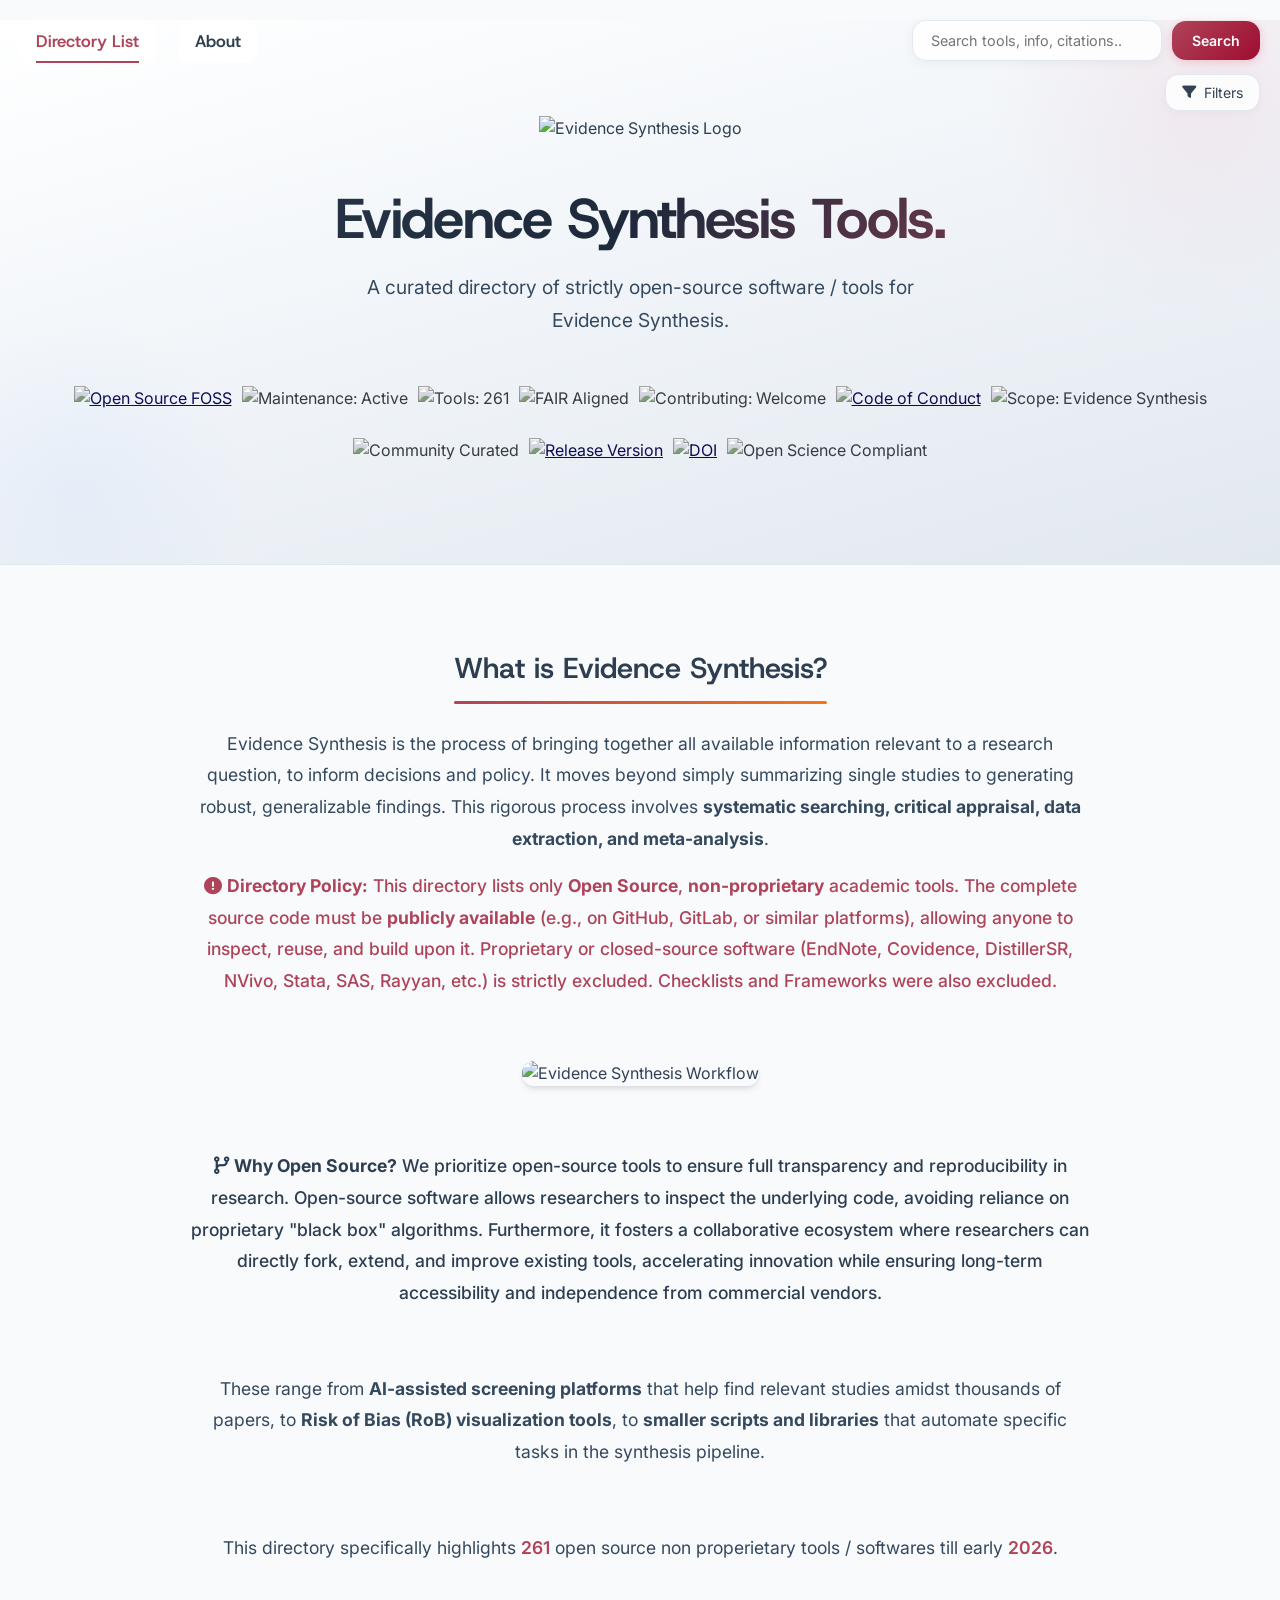
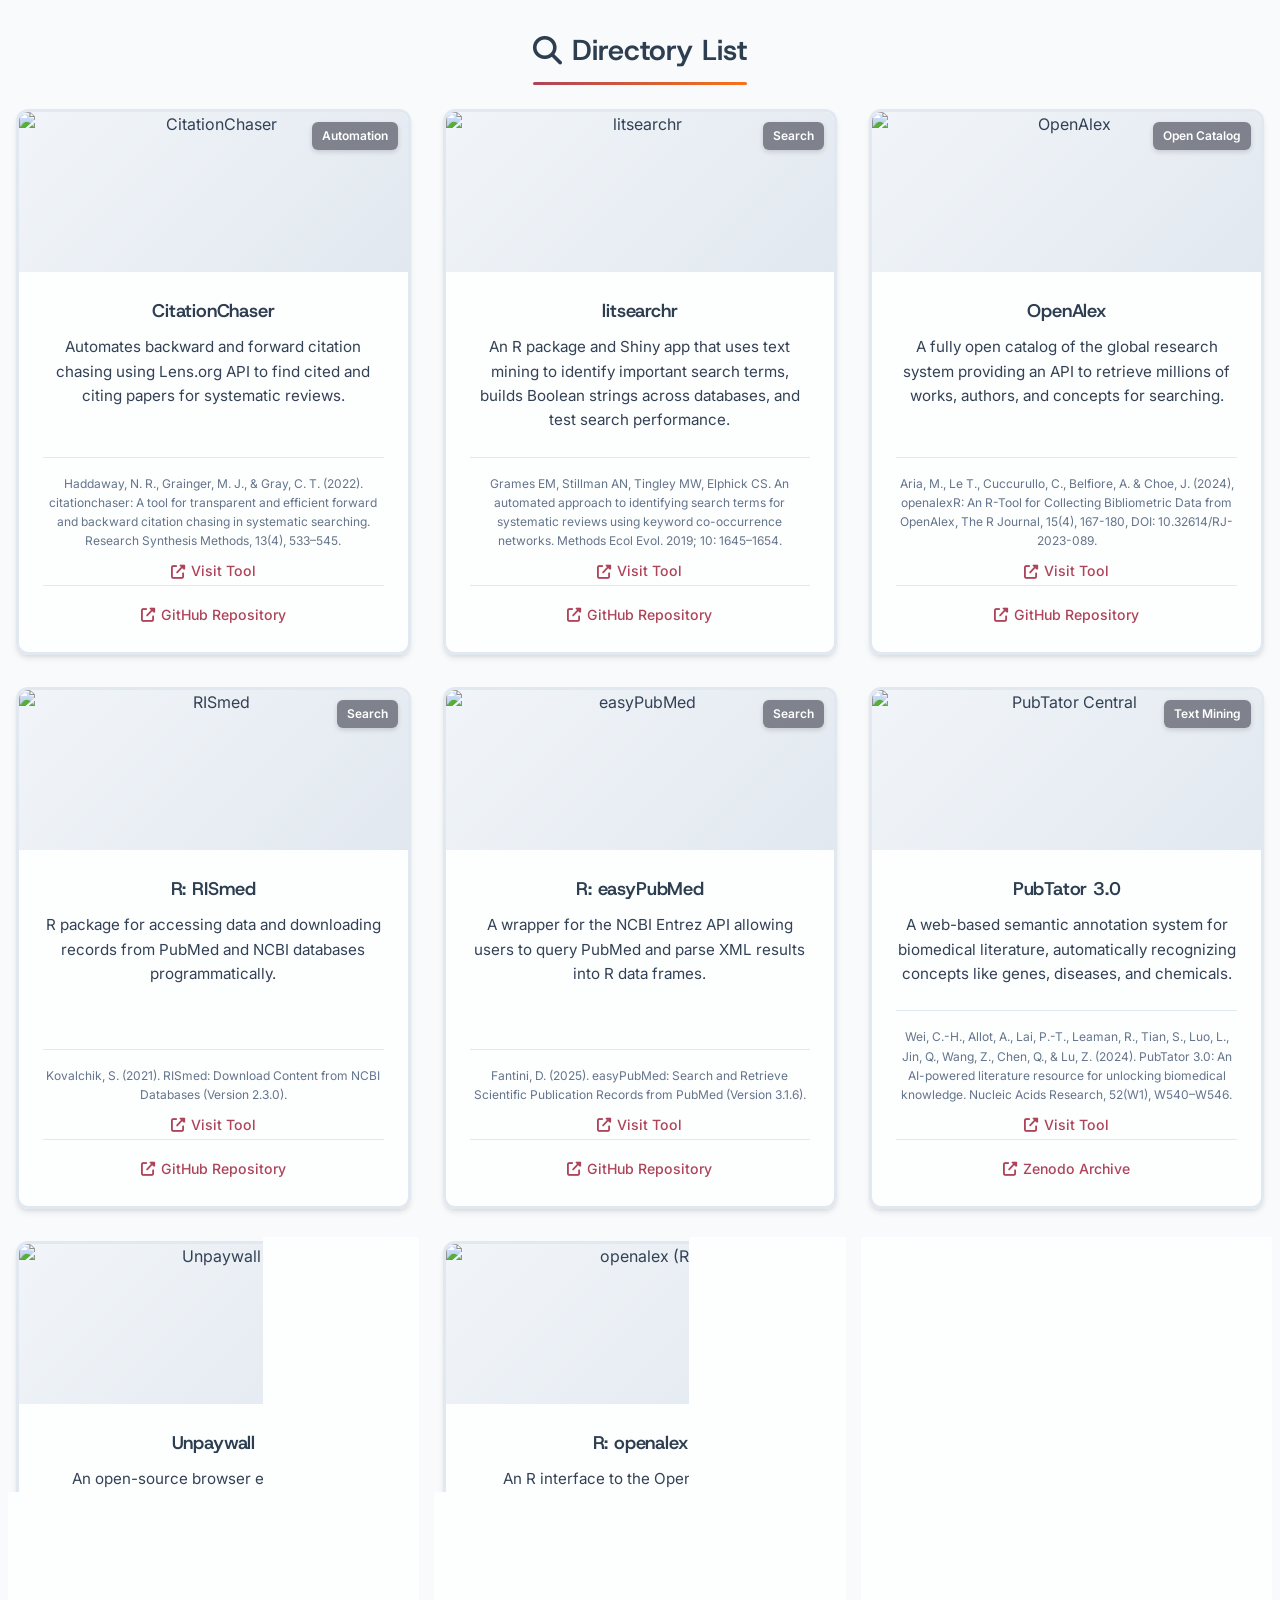
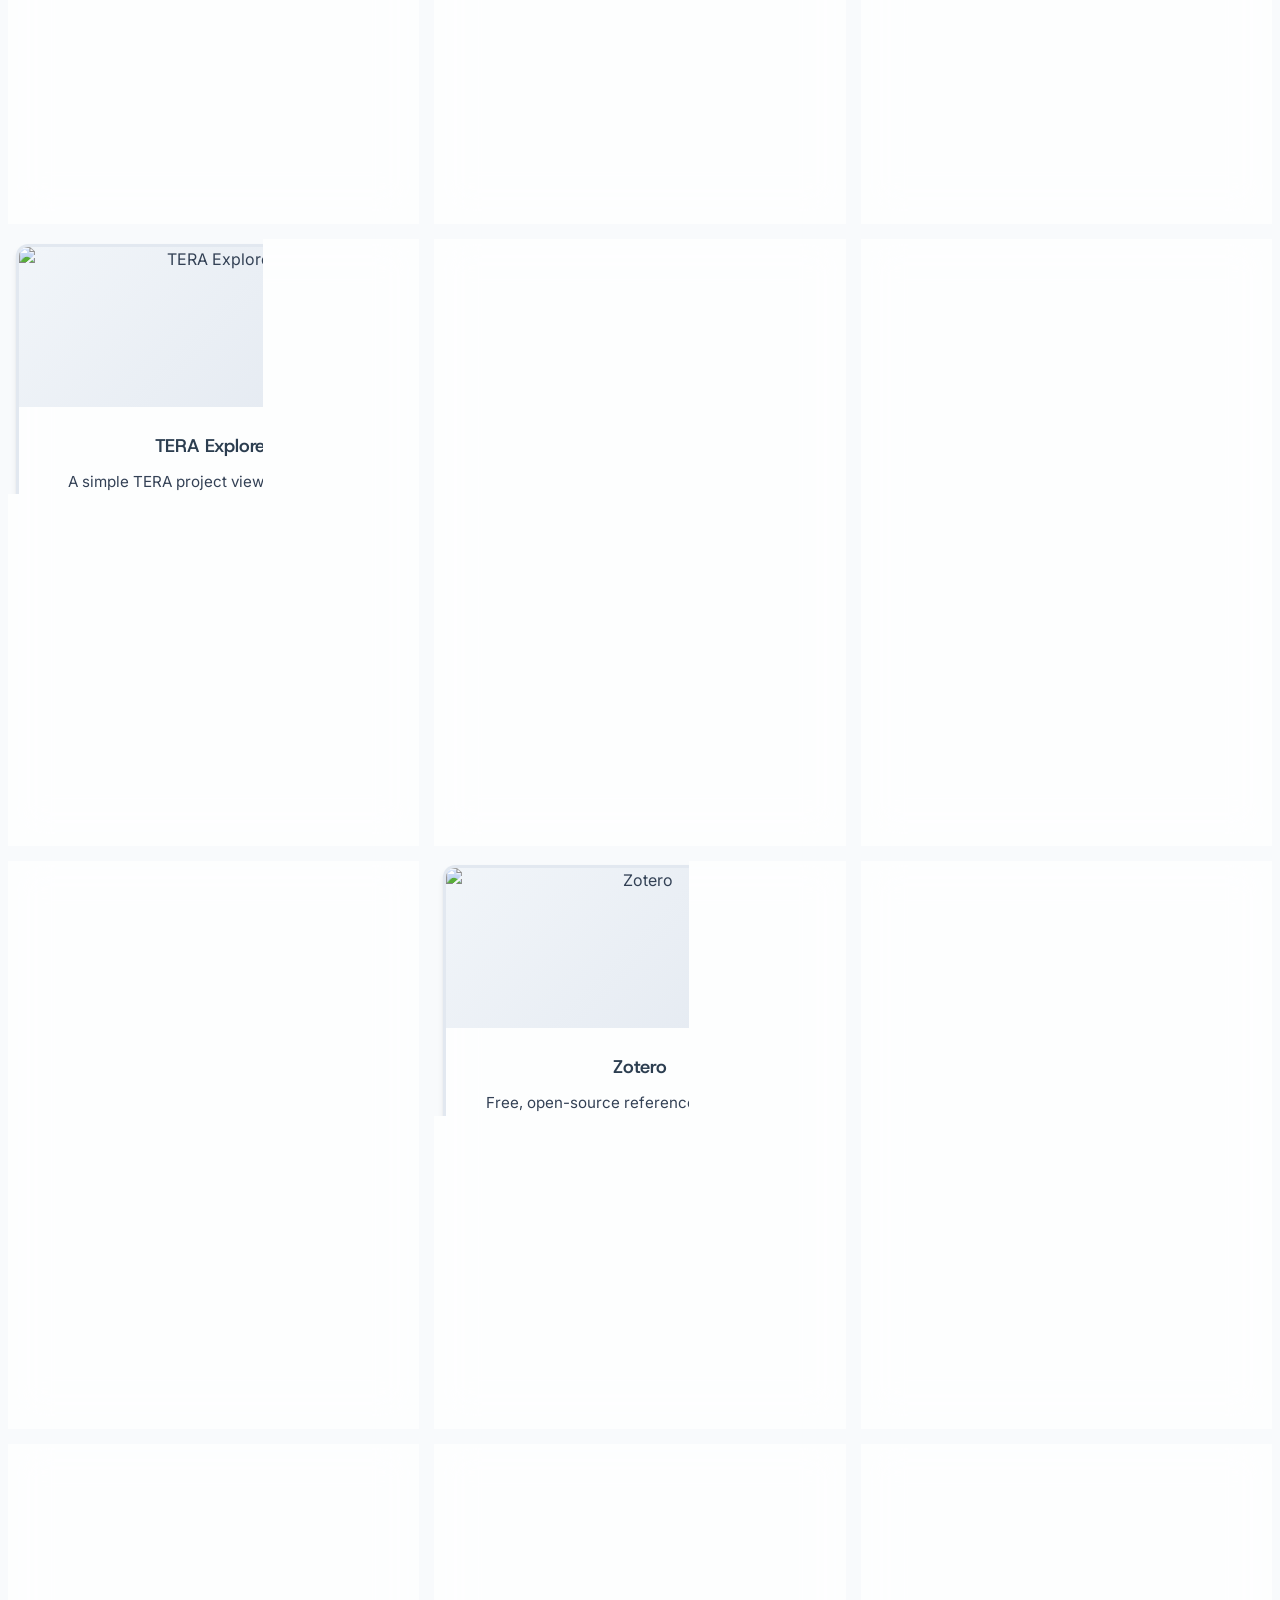
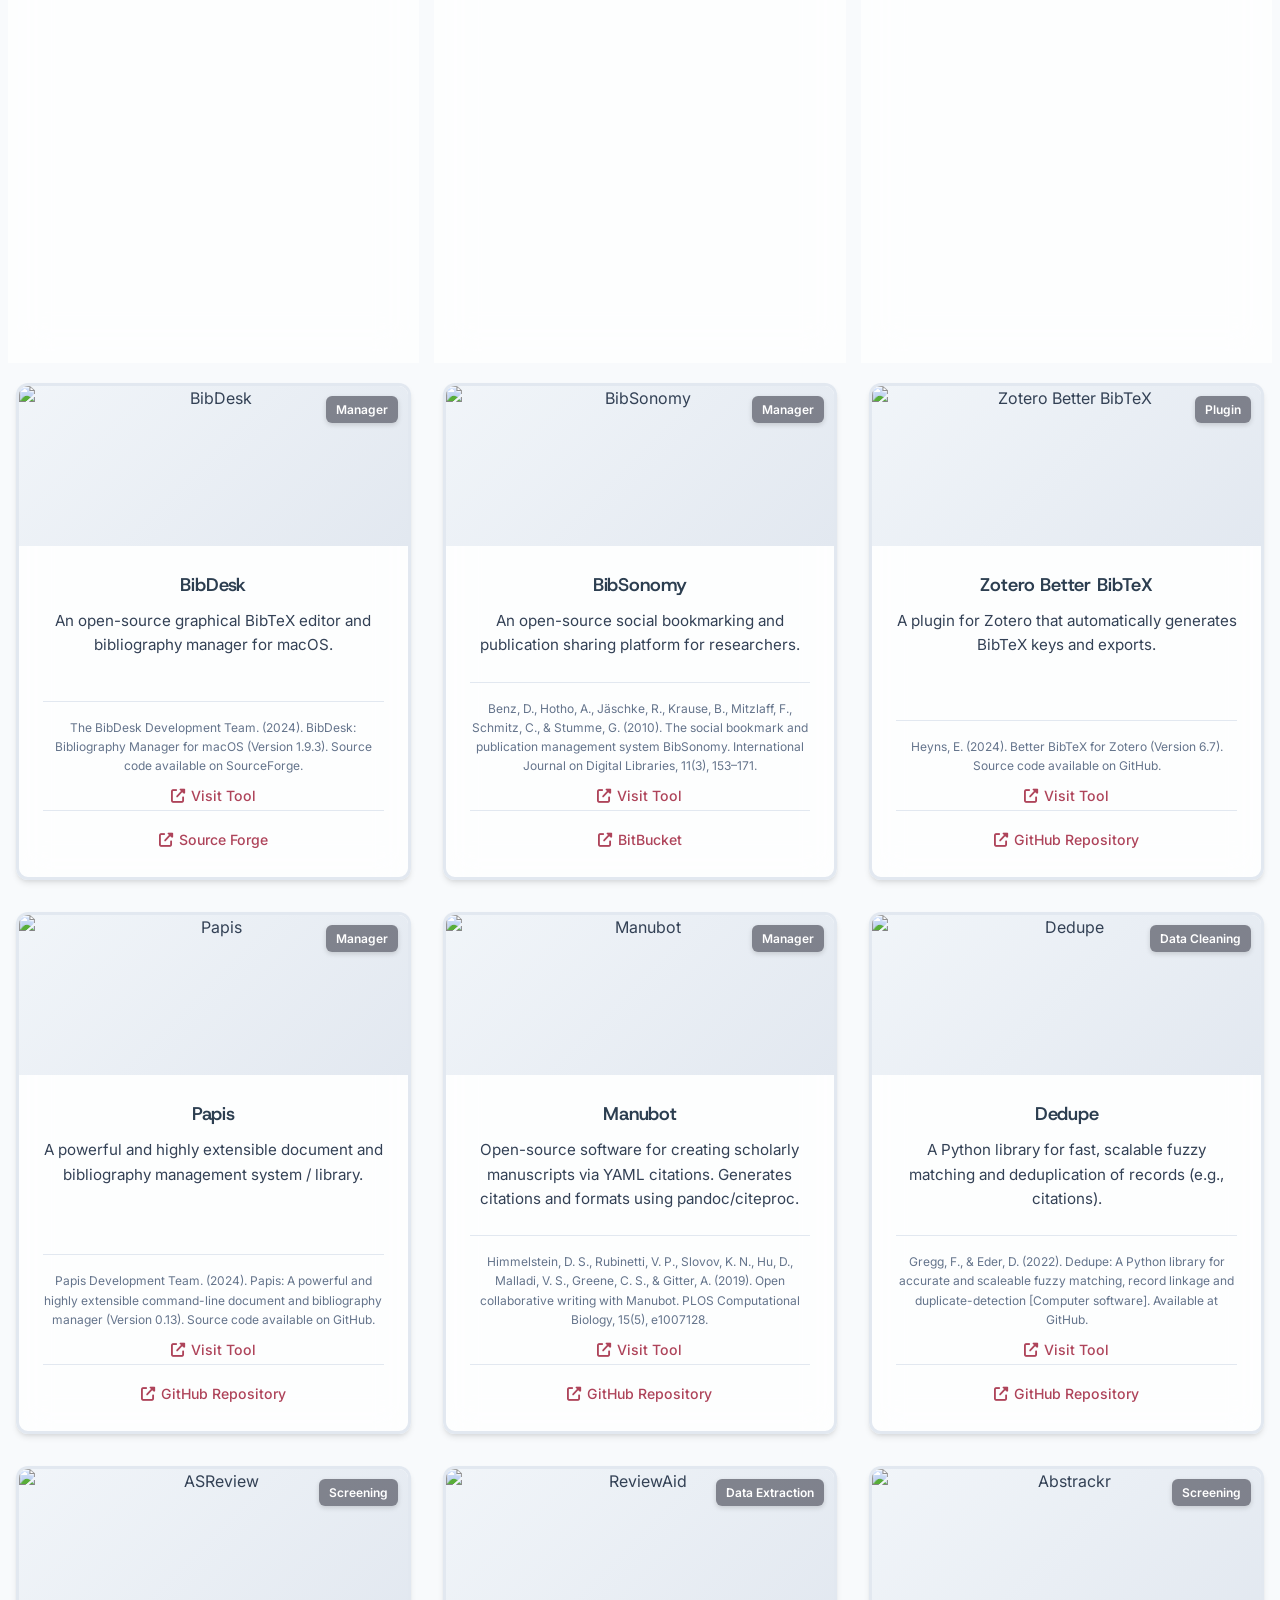
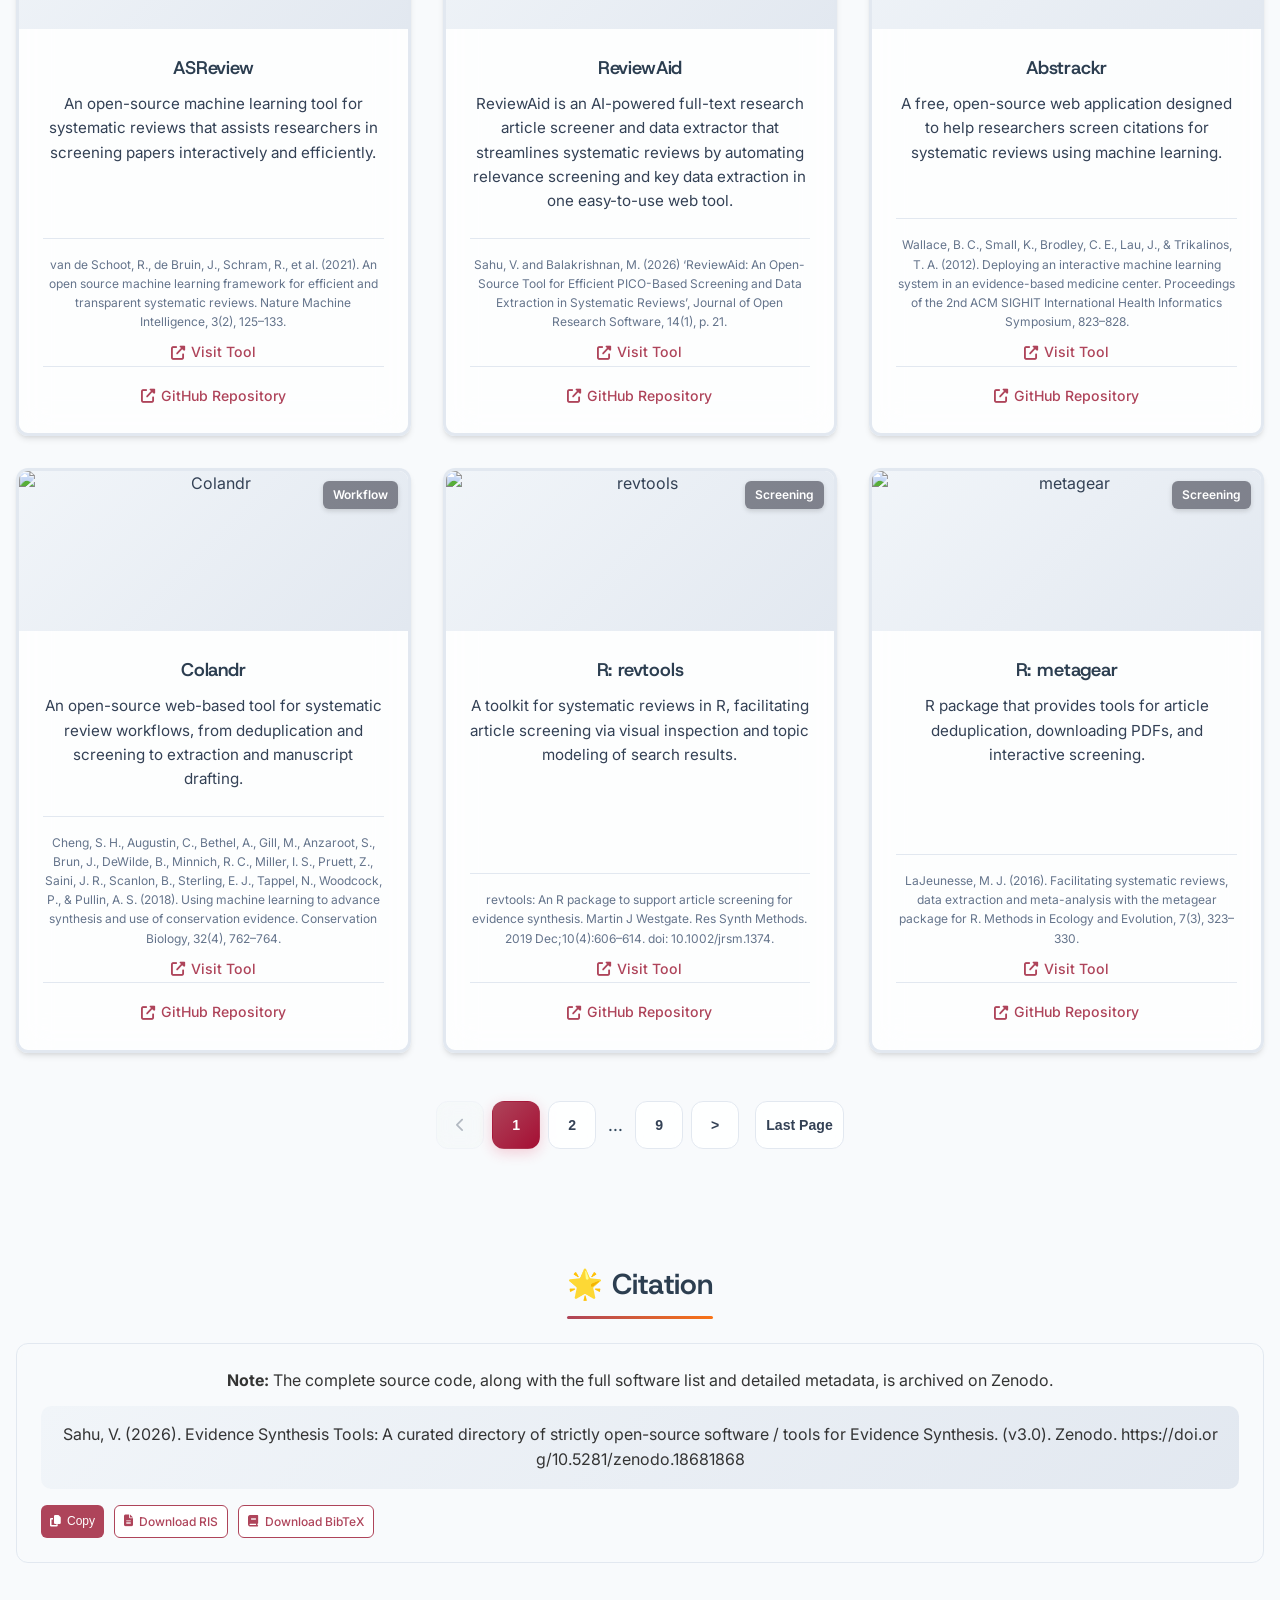
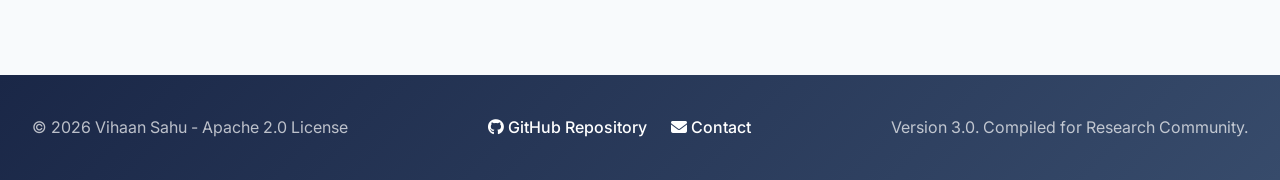
==== index.html @ 7730166f "Remove 29 tools from directory (RawGraphs, ImageJ, PSPP, Gretl, R Markdown, bookdown, scikit-learn, " ====
<!DOCTYPE html>
<html lang="en">

<head>
  <meta name="google-site-verification" content="TWhFm0SLBwJmrFhQvTEpG0DP7LYbB4RCsrCu6GWOHN4" />
  <meta charset="UTF-8">
  <meta name="viewport" content="width=device-width, initial-scale=1.0">
  <title>Directory List / Evidence Synthesis Tools</title>
  <meta name="description"
    content="A comprehensive directory of Open Source tools/ softwares and scripts for Evidence Synthesis. Explore tools for Risk of Bias, Screening, Data Extraction, and Statistical Analysis.">
  <meta name="keywords"
    content="Evidence Synthesis, Systematic Review, Meta-analysis,R package,CRAN, Systematic Review Toolbox, Open Source, Risk of Bias, Screening Tools, Research Software, Academic Software, Systematic Review Tools">
  <meta name="robots" content="index, follow, max-image-preview:large, max-snippet:-1, max-video-preview:-1">
  <meta name="author" content="Vihaan Sahu">


  <link rel="canonical" href="https://evidencesynthesis-tools.github.io/">

  <link rel="icon" href="assets/icon.png" type="image/png">
  <link rel="apple-touch-icon" href="assets/icon.png">
  <meta name="theme-color" content="#ffffff">


  <meta property="og:type" content="website">
  <meta property="og:url" content="https://evidencesynthesis-tools.github.io/">
  <meta property="og:title" content="Evidence Synthesis Tools / Open Source Directory">
  <meta property="og:description"
    content="Explore open-source tools for Evidence Synthesis, from risk of bias visualization to AI-assisted screening. Curated for the research community.">

  <meta property="og:image" content="https://evidencesynthesis-tools.github.io/assets/banner2.png">
  <meta property="og:image:width" content="1200">
  <meta property="og:image:height" content="630">
  <meta property="og:image:alt" content="Evidence Synthesis Tools Directory Banner">
  <meta property="og:site_name" content="Evidence Synthesis Tools">
  <meta property="og:locale" content="en_US">


  <meta name="twitter:card" content="summary_large_image">
  <meta name="twitter:title" content="Evidence Synthesis Tools | Open Source Directory">
  <meta name="twitter:description" content="Explore open-source tools/ softwares for Evidence Synthesis.">
  <meta name="twitter:image" content="https://evidencesynthesis-tools.github.io/assets/banner2.png">
  <meta name="twitter:image:alt" content="Evidence Synthesis Tools Banner">


  <script type="application/ld+json">
  [
    {
      "@context": "https://schema.org",
      "@type": "WebSite",
      "name": "Evidence Synthesis Tools",
      "url": "https://evidencesynthesis-tools.github.io/",
      "description": "A comprehensive directory of 261 Open Source software and scripts for Evidence Synthesis.",
      "potentialAction": {
        "@type": "SearchAction",
        "target": {
          "@type": "EntryPoint",
          "urlTemplate": "https://evidencesynthesis-tools.github.io/?q={search_term_string}"
        },
        "query-input": "required name=search_term_string"
      },
      "publisher": {
        "@type": "Organization",
        "name": "Vihaan Sahu",
        "url": "https://evidencesynthesis-tools.github.io/",
        "logo": {
          "@type": "ImageObject",
          "url": "https://evidencesynthesis-tools.github.io/assets/icon.png"
        }
      }
    },
    {
      "@context": "https://schema.org",
      "@type": "ImageObject",
      "url": "https://evidencesynthesis-tools.github.io/assets/banner2.png",
      "caption": "Evidence Synthesis Tools Directory Banner showing open source software options for systematic reviews.",
      "author": {
        "@type": "Person",
        "name": "Vihaan Sahu"
      },
      "license": "https://creativecommons.org/licenses/by/4.0/"
    },
    {
      "@context": "https://schema.org",
      "@type": "BreadcrumbList",
      "itemListElement": [{
        "@type": "ListItem",
        "position": 1,
        "name": "Home",
        "item": "https://evidencesynthesis-tools.github.io/"
      }]
    }
  ]
  </script>

  <link rel="preconnect" href="https://fonts.googleapis.com">
  <link rel="preconnect" href="https://fonts.gstatic.com" crossorigin>
  <link
    href="https://fonts.googleapis.com/css2?family=Host+Grotesk:wght@300;400;500;600;700&family=Inter:wght@300;400;500;600;700&family=Roboto+Mono:wght@400;500&display=swap"
    rel="stylesheet">
  <link rel="stylesheet" href="https://cdnjs.cloudflare.com/ajax/libs/font-awesome/6.4.0/css/all.min.css">

  <style>
    :root {
      --primary-color: #2c3e50;
      --secondary-color: #34495e;
      --accent-color: #AE445A;
      --accent-hover: #AE445A;
      --light-bg: #f8fafc;
      --text-color: #334155;
      --border-color: #e2e8f0;
      --card-shadow: 0 4px 6px -1px rgba(0, 0, 0, 0.1), 0 2px 4px -1px rgba(0, 0, 0, 0.06);
      --hover-shadow: 0 10px 15px -3px rgba(0, 0, 0, 0.1), 0 4px 6px -2px rgba(0, 0, 0, 0.05);
      --transition: all 0.3s ease;
      --radius: 12px;
    }

    * {
      margin: 0;
      padding: 0;
      box-sizing: border-box;
    }


    html {
      scroll-behavior: auto;
      height: 100%;
      overflow: hidden;
    }

    body {
      font-family: 'Inter', sans-serif;
      line-height: 1.6;
      color: var(--text-color);
      background-color: var(--light-bg);
      display: flex;
      flex-direction: column;
      min-height: 100vh;
      width: 100%;
      overflow: hidden;
    }


    #scroll-container {
      width: 100%;
      height: auto;
      will-change: transform;
      padding-top: 20px;
      flex: 1;
    }


    .search-container {
      position: fixed;
      top: 20px;
      right: 20px;
      z-index: 1000;
      display: flex;
      flex-direction: column;
      align-items: flex-end;
      gap: 8px;
    }

    .search-box {
      position: relative;
      width: 300px;
    }

    .search-box input {
      width: 100%;
      padding: 11px 40px 11px 18px;
      border-radius: 14px;
      border: 1px solid var(--border-color);
      background: rgba(255, 255, 255, 0.85);
      backdrop-filter: blur(16px);
      -webkit-backdrop-filter: blur(16px);
      box-shadow: 0 2px 12px rgba(0, 0, 0, 0.05);
      font-family: 'Inter', sans-serif;
      font-size: 0.9rem;
      color: var(--text-color);
      outline: none;
      transition: var(--transition);
    }

    .search-box input:focus {
      border-color: var(--accent-color);
      box-shadow: 0 0 0 3px var(--accent-glow), 0 4px 16px rgba(0, 0, 0, 0.06);
      background: #fff;
    }

    .search-box i {
      position: absolute;
      right: 15px;
      top: 50%;
      transform: translateY(-50%);
      color: #94a3b8;
      pointer-events: none;
      transition: var(--transition);
    }

    .search-box input:focus+i {
      color: var(--accent-color);
    }


    .search-nav {
      display: none;
      align-items: center;
      background: white;
      padding: 4px 10px;
      border-radius: 20px;
      box-shadow: 0 2px 8px rgba(0, 0, 0, 0.1);
      gap: 10px;
      animation: fadeIn 0.3s ease;
    }

    .search-nav.active {
      display: flex;
    }

    .match-count {
      font-size: 0.8rem;
      font-weight: 600;
      color: var(--secondary-color);
      user-select: none;
    }

    .nav-btn {
      background: none;
      border: none;
      cursor: pointer;
      color: var(--accent-color);
      font-size: 0.9rem;
      padding: 2px 6px;
      border-radius: 4px;
      transition: background 0.2s;
      display: flex;
      align-items: center;
      justify-content: center;
    }

    .nav-btn:hover {
      background-color: #fcebeb;
    }

    @keyframes fadeIn {
      from {
        opacity: 0;
        transform: translateY(-5px);
      }

      to {
        opacity: 1;
        transform: translateY(0);
      }
    }


    .search-highlight {
      background-color: rgba(255, 200, 0, 0.463);
      color: #000;
      padding: 0 1px;
      font-weight: 700;
      box-shadow: 0 0 2px rgba(255, 191, 0, 0.6);
    }


    .search-highlight.active {
      background-color: var(--accent-color);
      color: white;
      border-bottom-color: transparent;
    }

    header {
      position: relative;
      background: linear-gradient(165deg, #ffffff 0%, #f1f5f9 45%, #e2e8f0 100%);
      color: var(--primary-color);
      text-align: center;
      padding: 6rem 1rem 4rem 1rem;
      border-bottom: 1px solid var(--border-color);
      overflow: hidden;
    }

    header::before {
      content: '';
      position: absolute;
      top: -150px;
      right: -150px;
      width: 450px;
      height: 450px;
      background: radial-gradient(circle, rgba(225, 29, 72, 0.06) 0%, transparent 70%);
      pointer-events: none;
    }

    header::after {
      content: '';
      position: absolute;
      bottom: -100px;
      left: -100px;
      width: 350px;
      height: 350px;
      background: radial-gradient(circle, rgba(59, 130, 246, 0.05) 0%, transparent 70%);
      pointer-events: none;
    }

    header h1 {
      font-family: 'Host Grotesk', sans-serif;
      font-size: 3.5rem;
      font-weight: 700;
      margin: 1rem 0 0.5rem;
      letter-spacing: -0.03em;
      background: linear-gradient(135deg, var(--primary-color) 0%, #1e293b 50%, var(--accent-color) 100%);
      -webkit-background-clip: text;
      -webkit-text-fill-color: transparent;
      background-clip: text;
    }

    header p {
      font-size: 1.2rem;
      font-weight: 400;
      color: var(--secondary-color);
      max-width: 580px;
      margin: 0 auto;
      line-height: 1.7;
    }

    header img {
      margin-bottom: 1rem;
    }

    main {
      flex: 1;
      padding: 3rem 1rem;
      max-width: 1400px;
      margin: 0 auto;
      width: 100%;
      margin-top: 2rem;
    }

    .section-title {
      font-family: 'Host Grotesk', sans-serif;
      font-size: 1.8rem;
      font-weight: 600;
      color: var(--primary-color);
      margin-bottom: 1.5rem;
      display: inline-flex;
      align-items: center;
      gap: 10px;
      position: relative;
      padding-bottom: 0.75rem;
    }

    .section-title::after {
      content: '';
      position: absolute;
      bottom: 0;
      left: 0;
      width: 100%;
      height: 3px;
      border-radius: 3px;
      background: linear-gradient(90deg, var(--accent-color), #f97316);
    }

    .intro-text {
      font-size: 1.1rem;
      margin-bottom: 3rem;
      color: var(--secondary-color);
      max-width: 900px;
      line-height: 1.8;
      margin-left: auto;
      margin-right: auto;
      text-align: center;
    }

    .tools-category {
      margin-bottom: 4rem;
      text-align: center;
    }

    .tools-grid {
      display: grid;
      grid-template-columns: repeat(auto-fill, minmax(300px, 1fr));
      gap: 2rem;
    }

    .tool-card {
      background: rgba(255, 255, 255, 0.75);
      backdrop-filter: blur(16px);
      -webkit-backdrop-filter: blur(16px);
      border-radius: var(--radius);
      overflow: hidden;
      box-shadow: var(--card-shadow);
      transition: var(--transition);
      border: 3px solid var(--border-color);
      display: flex;
      flex-direction: column;
      text-align: center;
      position: relative;
    }

    .tool-card::before {
      content: '';
      position: absolute;
      inset: 0;
      border-radius: var(--radius);
      padding: 1px;
      background: linear-gradient(135deg, transparent 40%, var(--accent-color) 100%);
      -webkit-mask: linear-gradient(#fff 0 0) content-box, linear-gradient(#fff 0 0);
      -webkit-mask-composite: xor;
      mask-composite: exclude;
      opacity: 0;
      transition: opacity 0.4s ease;
      pointer-events: none;
    }

    .tool-card:hover::before {
      opacity: 1;
    }

    .tool-card:hover {
      transform: translateY(-6px);
      box-shadow: var(--hover-shadow);
      background: rgba(255, 255, 255, 0.95);
    }

    .card-image {
      width: 100%;
      height: 160px;
      background: linear-gradient(135deg, #f1f5f9, #e2e8f0);
      overflow: hidden;
      position: relative;
      display: flex;
      align-items: center;
      justify-content: center;
    }

    .badge {
      position: absolute;
      top: 10px;
      right: 10px;
      background-color: rgba(1, 1, 17, 0.45);
      color: white;
      padding: 4px 10px;
      border-radius: 6px;
      font-size: 0.75rem;
      font-weight: 600;
      z-index: 10;
      box-shadow: 0 2px 5px rgba(0, 0, 0, 0.15);
    }

    .card-image img {
      width: 100%;
      height: 100%;
      object-fit: cover;
      transition: transform 0.5s ease;
    }

    .tool-card:hover .card-image img {
      transform: scale(1.05);
    }

    .header-badges {
      display: flex;
      flex-wrap: wrap;
      justify-content: center;
      gap: 10px;
      margin-top: 30px;
      padding: 20px;
    }

    .header-badges img {
      height: 26px;
      filter: grayscale(0.7);
      transition: filter 0.2s;
    }

    .header-badges img:hover {
      filter: grayscale(0);
    }

    @media (max-width: 768px) {
      .header-badges {
        padding: 15px;
        gap: 8px;
      }

      .header-badges img {
        height: 20px;
      }
    }

    .card-content {
      padding: 1.5rem;
      flex-grow: 1;
      display: flex;
      flex-direction: column;
    }

    .card-title {
      font-family: 'Host Grotesk', sans-serif;
      font-size: 1.15rem;
      font-weight: 600;
      color: var(--primary-color);
      margin-bottom: 0.6rem;
      display: flex;
      align-items: center;
      justify-content: center;
      letter-spacing: -0.01em;
    }

    .card-desc {
      font-size: 0.95rem;
      color: var(--text-color);
      margin-bottom: 1.5rem;
      flex-grow: 1;
    }

    .card-footer {
      border-top: 1px solid var(--border-color);
      padding-top: 1rem;
      margin-top: auto;
    }

    .citation-text {

      font-size: 0.75rem;
      color: #64748b;
      margin-bottom: 0.5rem;
      display: block;
    }

    .tool-link {
      display: inline-flex;
      align-items: center;
      gap: 6px;
      color: var(--accent-color);
      text-decoration: none;
      font-weight: 500;
      font-size: 0.88rem;
      transition: var(--transition);
      padding: 2px 0;
    }

    .tool-link:hover {
      color: var(--accent-hover);
      gap: 9px;
    }


    .citation-section {
      background-color: #fff;
      padding: 2rem;
      margin-bottom: 4rem;
      text-align: center;
    }

    .citation-section h2 {
      font-family: 'Host Grotesk', sans-serif;
      color: var(--primary-color);
      margin-bottom: 1rem;
      display: flex;
      align-items: center;
      gap: 10px;
    }

    .citation-content {
      background: rgba(248, 250, 252, 0.8);
      backdrop-filter: blur(8px);
      -webkit-backdrop-filter: blur(8px);
      padding: 1.5rem;
      border-radius: var(--radius);
      border: 1px solid var(--border-color);
    }

    .citation-text-block {
      font-size: 1rem;
      color: #343434;
      margin-bottom: 1rem;
      word-break: break-all;
    }

    .citation-actions {
      display: flex;
      gap: 10px;
      flex-wrap: wrap;
    }

    .citation-content1 {
      background: linear-gradient(135deg, #f1f5f9, #e2e8f0);
      border-radius: 10px;
      padding: 1rem 1.2rem;
      margin-top: 0.75rem;
    }

    .btn-copy,
    .btn-download {
      padding: 6px 9px;
      border-radius: 6px;
      font-size: 0.75rem;
      font-weight: 500;
      cursor: pointer;
      border: none;
      transition: var(--transition);
      text-decoration: none;
      display: inline-flex;
      align-items: center;
      gap: 6px;
    }

    .btn-copy {
      background-color: var(--accent-color);
      color: white;
    }

    .btn-copy:hover {
      background-color: var(--accent-hover);
    }

    .btn-download {
      background-color: white;
      border: 1px solid var(--accent-color);
      color: var(--accent-color);
    }

    .btn-download:hover {
      background-color: #fff0f0;
    }

    footer {
      background: linear-gradient(135deg, #1a2747 0%, #374b6b 100%);
      color: rgba(255, 255, 255, 0.7);
      padding: 2.5rem 2rem;
      margin-top: auto;
      flex-shrink: 0;
    }

    .footer-container {
      display: flex;
      justify-content: space-between;
      align-items: center;
      flex-wrap: wrap;
      gap: 1rem;
    }

    .footer-left {
      text-align: left;
    }

    .footer-right {
      text-align: right;
    }

    .footer-center {
      text-align: center;
    }

    footer a {
      color: white;
      text-decoration: none;
      font-weight: 500;
      margin: 0 10px;
      transition: opacity 0.3s;
    }

    footer a:hover {
      opacity: 0.8;
    }

    #scrollToTopBtn {
      position: fixed;
      bottom: 30px;
      right: 30px;
      z-index: 99;
      border: 1px solid rgba(255, 255, 255, 0.3);
      outline: none;
      background: rgba(255, 255, 255, 0.15);
      backdrop-filter: blur(1px);
      -webkit-backdrop-filter: blur(1px);
      color: rgb(39, 39, 39);
      cursor: pointer;
      padding: 15px;
      border-radius: 50%;
      font-size: 1.2rem;
      box-shadow: 0 8px 20px rgba(0, 0, 0, 0.15);
      opacity: 0;
      visibility: hidden;
      transform: translateY(20px);
      transition: all 0.4s cubic-bezier(0.175, 0.885, 0.32, 1.275);

      width: 50px;
      height: 50px;
      display: flex;
      align-items: center;
      justify-content: center;
    }

    #scrollToTopBtn:hover {
      background: rgba(255, 255, 255, 0.25);
      transform: translateY(0) scale(1.1);
      box-shadow: 0 10px 25px rgba(0, 0, 0, 0.15);
    }

    #scrollToTopBtn.show {
      opacity: 1;
      visibility: visible;
      transform: translateY(0);
    }

    .highlight-strong {
      color: var(--accent-color);
      font-weight: 600;
    }


    .tabs-container {
      position: fixed;
      top: 20px;
      left: 20px;
      z-index: 1000;
      display: flex;
      align-items: center;
      gap: 1.5rem;
    }

    .tab-link {
      text-decoration: none;
      color: var(--primary-color);
      font-family: 'Host Grotesk', sans-serif;
      font-weight: 600;
      font-size: 1.05rem;
      background: rgba(255, 255, 255, 0.9);
      padding: 8px 16px;
      border-radius: 8px;

      position: relative;
      transition: all 0.3s ease;
    }

    .tab-link:hover {
      color: var(--accent-color);
      background: #fff;
    }

    .tab-link.active {
      color: var(--accent-color);
      background: #fff;
    }

    .tab-link.active::after {
      content: '';
      position: absolute;
      bottom: 0;
      left: 16px;
      right: 16px;
      height: 2px;
      background-color: var(--accent-color);
    }



    .filter-toggle-btn {
      background: rgba(255, 255, 255, 0.85);
      backdrop-filter: blur(16px);
      -webkit-backdrop-filter: blur(16px);
      border: 1px solid var(--border-color);
      padding: 9px 16px;
      border-radius: 14px;
      cursor: pointer;
      font-family: 'Inter', sans-serif;
      font-size: 0.88rem;
      color: var(--text-color);
      display: flex;
      align-items: center;
      gap: 8px;
      transition: var(--transition);
      box-shadow: 0 2px 8px rgba(0, 0, 0, 0.04);
      margin-top: 5px;
      width: fit-content;
    }

    .filter-toggle-btn:hover,
    .filter-toggle-btn.active {
      background: #fff;
      color: var(--accent-color);
      border-color: var(--accent-color);
      box-shadow: 0 0 0 3px var(--accent-glow);
    }

    .filters-panel {
      display: none;
      background: rgba(255, 255, 255, 0.92);
      backdrop-filter: blur(24px);
      -webkit-backdrop-filter: blur(24px);
      padding: 1.5rem;
      border-radius: var(--radius);
      box-shadow: 0 20px 50px rgba(0, 0, 0, 0.1);
      margin-top: 10px;
      width: 350px;
      max-height: 500px;
      overflow-y: auto;
      position: absolute;
      right: 0;
      top: 100%;
      z-index: 1001;
      border: 1px solid var(--border-color);
    }

    .filters-panel.show {
      display: block;
      animation: fadeIn 0.2s ease;
    }

    .filter-section {
      margin-bottom: 1.5rem;
    }

    .filter-section h4 {
      font-size: 0.85rem;
      text-transform: uppercase;
      letter-spacing: 1px;
      color: #94a3b8;
      margin-bottom: 10px;
      border-bottom: 1px solid #f1f5f9;
      padding-bottom: 5px;
    }

    .filter-options {
      display: flex;
      flex-direction: column;
      gap: 8px;
    }

    .filter-option-btn {
      background: transparent;
      border: none;
      text-align: left;
      padding: 6px 10px;
      border-radius: 6px;
      cursor: pointer;
      color: var(--text-color);
      font-family: 'Inter', sans-serif;
      font-size: 0.9rem;
      display: flex;
      justify-content: space-between;
      align-items: center;
      transition: background 0.2s;
    }

    .filter-option-btn:hover {
      background-color: #f8fafc;
      color: var(--accent-color);
    }

    .filter-count {
      background-color: #f1f5f9;
      color: var(--secondary-color);
      font-size: 0.75rem;
      padding: 2px 8px;
      border-radius: 10px;
      font-weight: 600;
    }

    .clear-filters-btn {
      width: 100%;
      padding: 10px;
      background: #fff0f0;
      color: var(--accent-color);
      border: 1px solid rgba(174, 68, 90, 0.2);
      border-radius: 8px;
      cursor: pointer;
      font-weight: 600;
      margin-top: 10px;
      transition: var(--transition);
    }

    .clear-filters-btn:hover {
      background: var(--accent-color);
      color: white;
    }



    .manual-search-btn {
      padding: 11px 20px;
      background: linear-gradient(135deg, var(--accent-color), #9f0c30);
      color: white;
      border: none;
      border-radius: 14px;
      cursor: pointer;
      font-family: 'Inter', sans-serif;
      font-weight: 600;
      font-size: 0.88rem;
      transition: var(--transition);
      white-space: nowrap;
      box-shadow: 0 2px 10px rgba(225, 29, 72, 0.2);
    }

    .manual-search-btn:hover {
      transform: translateY(-1px);
      box-shadow: 0 4px 18px rgba(225, 29, 72, 0.35);
    }


    .clear-filters-btn {
      background: #fff0f0;
      color: var(--accent-color);
      border: 1px solid rgba(174, 68, 90, 0.2);
      border-radius: 8px;
      cursor: pointer;
      font-weight: 600;
      padding: 10px;
      transition: var(--transition);
      display: none;
      width: 100%;
    }

    .clear-filters-btn:hover {
      background: var(--accent-color);
      color: white;
    }


    .pagination-container {
      margin-top: 3rem;
      margin-bottom: 3rem;
      display: flex;
      justify-content: center;
      align-items: center;
      flex-wrap: wrap;
      gap: 8px;
      font-family: 'Inter', sans-serif;
      font-size: 1.1rem;
    }

    .pagination-btn {
      background: rgba(255, 255, 255, 0.85);
      backdrop-filter: blur(8px);
      -webkit-backdrop-filter: blur(8px);
      border: 1px solid var(--border-color);
      color: var(--text-color);
      min-width: 48px;
      height: 48px;
      border-radius: 12px;
      cursor: pointer;
      transition: var(--transition);
      display: flex;
      align-items: center;
      justify-content: center;
      padding: 0 10px;
      user-select: none;
      font-size: 0.88rem;
      font-weight: 600;
    }

    .pagination-btn:hover:not(:disabled):not(.active) {
      border-color: var(--accent-color);
      color: var(--accent-color);
      box-shadow: 0 0 0 3px var(--accent-glow);
    }

    .pagination-btn.active {
      background: linear-gradient(135deg, var(--accent-color), #a50f34);
      color: white;
      border-color: transparent;
      font-weight: 600;
      box-shadow: 0 4px 14px rgba(225, 29, 72, 0.2);
    }

    .pagination-btn:disabled {
      opacity: 0.35;
      cursor: not-allowed;
      background: rgba(241, 245, 249, 0.5);
    }

    .pagination-ellipsis {
      cursor: pointer;
      padding: 0 4px;
      color: var(--secondary-color);
      position: relative;
    }

    .pagination-ellipsis:hover {
      color: var(--accent-color);
    }


    .jump-to-page-container {
      display: none;

      position: absolute;
      top: -45px;
      left: 50%;
      transform: translateX(-50%);
      background: white;
      padding: 8px 12px;
      border-radius: 8px;
      box-shadow: 0 4px 15px rgba(0, 0, 0, 0.1);
      z-index: 10;
      align-items: center;
      gap: 8px;
      border: 1px solid var(--border-color);
      white-space: nowrap;
    }

    .jump-to-page-container.show {
      display: flex;
    }

    .jump-to-page-input {
      width: 60px;
      padding: 4px 8px;
      border: 1px solid var(--border-color);
      border-radius: 4px;
      font-family: 'Inter', sans-serif;
      text-align: center;
    }

    .jump-go-btn {
      padding: 4px 12px;
      background-color: var(--accent-color);
      color: white;
      border: none;
      border-radius: 4px;
      cursor: pointer;
      font-size: 0.8rem;
    }

    .jump-go-btn:hover {
      background-color: var(--accent-hover);
    }

    .pagination-wrapper {
      position: relative;
      display: flex;
      justify-content: center;
    }

    @media (max-width: 768px) {
      header {
        padding-top: 8rem;
        padding-bottom: 3rem;
      }


      .tabs-container {
        top: 10px;
        left: 10px;
        gap: 10px;
      }

      .tab-link {
        padding: 6px 12px;
        font-size: 0.9rem;
      }


      .search-container {
        position: fixed;
        top: 60px;
        right: 15px;
        left: 15px;
        align-items: flex-end;
      }

      .search-box {
        width: 100%;
        max-width: 100%;
      }

      .search-box input {
        width: 100%;
      }

      .filters-panel {
        width: 100%;
        right: 0;
        max-height: 60vh;
      }

      header h1 {
        font-size: 2.5rem;
      }

      .tools-grid {
        grid-template-columns: 1fr;
      }

      .intro-text {
        font-size: 1rem;
      }

      #scrollToTopBtn {
        width: 40px;
        height: 40px;
        font-size: 1rem;
        padding: 10px;
      }

      .footer-container {
        flex-direction: column;
        text-align: center;
      }

      .footer-left,
      .footer-right,
      .footer-center {
        text-align: center;
        margin-bottom: 0.5rem;
      }


      html,
      body {
        overflow: auto !important;
        height: auto !important;
      }

      #scroll-container {
        transform: none !important;
        height: auto !important;
        padding-top: 0;
      }

      img[src="assets/ss.png"] {
        max-width: 100% !important;
        width: 100%;
      }

      .pagination-btn {
        min-width: 40px;
        height: 40px;
        font-size: 1rem;
        padding: 0 8px;
      }
    }
  </style>
</head>



<body>

  <div class="tabs-container">
    <a href="index.html" class="tab-link active">Directory List</a>
    <a href="about.html" class="tab-link">About</a>
  </div>

  <div id="security-screen" style="
  position: fixed;
  top: 0;
  left: 0;
  width: 100%;
  height: 100%;
  background: linear-gradient(165deg, #f8fafc, #e2e8f0);
  z-index: 99999;
  font-family: -apple-system, BlinkMacSystemFont, 'Segoe UI', Roboto, Arial, sans-serif;
  display: flex;
  align-items: center;
  justify-content: center;
">

    <div style="
    backdrop-filter: blur(24px);
    -webkit-backdrop-filter: blur(24px);
    padding: 60px;
    width: 600px;
    text-align: center;
  ">


      <img src="assets/icon.png" alt="Site Icon" style="width:116px;height:116px;margin-bottom:24px;">


      <div
        style="font-size: 20px;color:#555;margin-bottom:30px;font-family: 'Roboto Mono', monospace; letter-spacing: 0.5px;">
        https://evidencesynthesis-tools.github.io
      </div>


      <div style="
      border: 4px solid #e6e6e6;
      border-top: 5px solid #2d6cdf;
      border-radius: 50%;
      width: 44px;
      height: 44px;
      margin: 0 auto 30px auto;
      animation: spin 1s linear infinite;
    "></div>


      <div id="progress-text" style="font-size:19px;color:#333;margin-top:10px;font-weight: 500;">
        Initializing...
      </div>

      <hr style="margin:30px 0;border:none;border-top:1px solid #eee;">


    </div>
  </div>

  <style>
    @keyframes spin {
      100% {
        transform: rotate(360deg);
      }
    }
  </style>

  <div class="search-container">

    <div class="search-box" style="display: flex; align-items: center; gap: 10px; width: auto;">
      <input type="text" id="searchInput" placeholder="Search tools, info, citations..." style="width: 250px;">
      <button id="searchBtn" class="manual-search-btn">Search</button>
    </div>

    <div class="search-nav" id="searchNav">
      <span class="match-count" id="matchCount">0/0</span>
      <button class="nav-btn" id="prevMatch" title="Previous Match">
        <i class="fas fa-chevron-up"></i>
      </button>
      <button class="nav-btn" id="nextMatch" title="Next Match">
        <i class="fas fa-chevron-down"></i>
      </button>
    </div>

    <div class="filters-wrapper">
      <button id="toggleFiltersBtn" class="filter-toggle-btn">
        <i class="fas fa-filter"></i> Filters
      </button>

      <div id="filtersPanel" class="filters-panel">

        <div class="filter-section">
          <h4>Year</h4>
          <div class="filter-options" id="yearFilters">

          </div>
        </div>


        <div class="filter-section">
          <h4>Category</h4>
          <div class="filter-options" id="categoryFilters">

          </div>
        </div>


        <p
          style="font-size: 0.75rem; color: #64748b; margin-top: 15px; text-align: center; line-height: 1.4; padding: 0 10px;">
          Please use the search function for best results, as many tools are multi-use and span multiple categories, and
          category filters may not always be fully accurate.
        </p>

      </div>


      <button id="clearFiltersBtn" class="clear-filters-btn" style="display: none; width: 100%; margin-top: 10px;">
        <i class="fas fa-times"></i> Reset Filters
      </button>

    </div>

  </div>

  <div id="scroll-container">

    <header>
      <img src="assets/Fig4.png" alt="Evidence Synthesis Logo" height="190">
      <h1>Evidence Synthesis Tools.</h1>

      <p style="margin-bottom: 1.5rem;">A curated directory of strictly open-source software / tools for Evidence
        Synthesis.</p>

      <div class="header-badges">
        <a href="https://opensource.org/licenses/Apache-2.0" target="_blank" rel="noopener noreferrer"><img
            src="https://img.shields.io/badge/Open%20Source-FOSS-blue?style=for-the-badge" alt="Open Source FOSS"></a>
        <img src="https://img.shields.io/badge/Maintained-Active-success?style=for-the-badge" alt="Maintenance: Active">
        <img src="https://img.shields.io/badge/Tools-261-brightgreen?style=for-the-badge" alt="Tools: 261">
        <img src="https://img.shields.io/badge/FAIR-Aligned-orange?style=for-the-badge" alt="FAIR Aligned">
        <img src="https://img.shields.io/badge/Contributing-Welcome-brightgreen?style=for-the-badge"
          alt="Contributing: Welcome">
        <a href="https://github.com/your-org/evidencesynthesis-tools/blob/main/CODE_OF_CONDUCT.md" target="_blank"
          rel="noopener noreferrer">
          <img src="https://img.shields.io/badge/Code%20of-Conduct-blue?style=for-the-badge" alt="Code of Conduct">
        </a>
        <img src="https://img.shields.io/badge/Scope-Evidence%20Synthesis-blue?style=for-the-badge"
          alt="Scope: Evidence Synthesis">
        <img src="https://img.shields.io/badge/Curation-Community-orange?style=for-the-badge" alt="Community Curated">
        <a href="https://github.com/evidencesynthesis-tools/evidencesynthesis-tools.github.io/releases" target="_blank"
          rel="noopener noreferrer">
          <img
            src="https://img.shields.io/github/v/release/evidencesynthesis-tools/evidencesynthesis-tools.github.io?display_name=tag&style=for-the-badge"
            alt="Release Version">
        </a>
        <a href="https://doi.org/10.5281/zenodo.18681868" target="_blank" rel="noopener noreferrer">
          <img src="https://img.shields.io/badge/DOI-10.5281%2Fzenodo.18681868-blue?style=for-the-badge" alt="DOI">
        </a>
        <img src="https://img.shields.io/badge/Open%20Science-Compliant-green?style=for-the-badge"
          alt="Open Science Compliant">
      </div>
    </header>





    <main>

      <section class="tools-category">
        <h2 class="section-title">What is Evidence Synthesis?</h2>
        <div class="intro-text">
          <p>
            Evidence Synthesis is the process of bringing together all available information relevant to a research
            question, to inform decisions and policy. It moves beyond simply summarizing single studies to generating
            robust, generalizable findings. This rigorous process involves <strong>systematic searching, critical
              appraisal, data extraction, and meta-analysis</strong>.
          </p>
          <p style="margin-top: 1rem; color: var(--accent-color); font-weight: 500;">
            <i class="fas fa-exclamation-circle"></i> <strong>Directory Policy:</strong> This directory lists only
            <strong>Open Source</strong>, <strong>non-proprietary</strong> academic tools. The complete source code must
            be <strong>publicly available</strong> (e.g., on GitHub, GitLab, or similar platforms), allowing anyone to
            inspect, reuse, and build upon it. Proprietary or closed-source software (EndNote, Covidence, DistillerSR,
            NVivo, Stata, SAS, Rayyan, etc.) is strictly excluded. Checklists and Frameworks were also excluded.
          </p>
        </div>
      </section>


      <div style="text-align: center; margin: 2rem 0 4rem 0; width: 100%;">
        <img src="assets/ss.png" alt="Evidence Synthesis Workflow"
          style="max-width: 90%; height: auto; border-radius: 12px; box-shadow: 0 4px 6px -1px rgba(0, 0, 0, 0.1), 0 2px 4px -1px rgba(0, 0, 0, 0.06);">
      </div>

      <section class="tools-category">
        <div class="intro-text">
          <p style="margin-top: 1rem; color: #2c3e50; font-weight: 500;">
            <i class="fas fa-code-branch"></i> <strong>Why Open Source?</strong> We prioritize open-source tools to
            ensure full transparency and reproducibility in research. Open-source software allows researchers to inspect
            the underlying code, avoiding reliance on proprietary "black box" algorithms. Furthermore, it fosters a
            collaborative ecosystem where researchers can directly fork, extend, and improve existing tools,
            accelerating innovation while ensuring long-term accessibility and independence from commercial vendors.
          </p>
        </div>
      </section>


      <section class="tools-category">
        <div class="intro-text">
          <p>
            These range from <strong>AI-assisted screening platforms</strong> that help find relevant studies amidst
            thousands of papers, to <strong>Risk of Bias (RoB) visualization tools</strong>, to <strong>smaller scripts
              and libraries</strong> that automate specific tasks in the synthesis pipeline.
          </p>


        </div>
      </section>

      <section class="tools-category">
        <div class="intro-text">
          <p>
            This directory specifically highlights <strong class="highlight-strong">261</strong> open source non
            properietary tools / softwares
            till early <strong class="highlight-strong">2026</strong>.
          </p>
        </div>
      </section>


      <section class="tools-category">
        <h2 class="section-title"><i class="fas fa-search"></i> Directory List</h2>

        <div class="tools-grid" id="toolsGrid">



          <div class="tool-card">
            <div class="card-image"><span class="badge">Automation</span><img src="softwares/Citationchaser.png"
                alt="CitationChaser"></div>
            <div class="card-content">
              <h3 class="card-title">CitationChaser</h3>
              <p class="card-desc">Automates backward and forward citation chasing using Lens.org API to find cited and
                citing papers for systematic reviews.</p>
              <div class="card-footer"><span class="citation-text">Haddaway, N. R., Grainger, M. J., & Gray, C. T.
                  (2022). citationchaser: A tool for transparent and efficient forward and backward citation chasing in
                  systematic searching. Research Synthesis Methods, 13(4), 533–545.</span><a
                  href="https://estech.shinyapps.io/citationchaser/" target="_blank" class="tool-link"><i
                    class="fas fa-external-link-alt"></i> Visit Tool</a></div>
              <div class="card-footer"><a href="https://github.com/nealhaddaway/citationchaser" target="_blank"
                  class="tool-link"><i class="fas fa-external-link-alt"></i> GitHub Repository</a></div>
            </div>
          </div>

          <div class="tool-card">
            <div class="card-image"><span class="badge">Search</span><img src="softwares/litsearchr.jpeg"
                alt="litsearchr"></div>
            <div class="card-content">
              <h3 class="card-title">litsearchr</h3>
              <p class="card-desc">An R package and Shiny app that uses text mining to identify important search terms,
                builds Boolean strings across databases, and test search performance.</p>
              <div class="card-footer"><span class="citation-text">Grames EM, Stillman AN, Tingley MW, Elphick CS. An
                  automated approach to identifying search terms for systematic reviews using keyword co-occurrence
                  networks. Methods Ecol Evol. 2019; 10: 1645–1654.</span><a
                  href="https://elizagrames.github.io/litsearchr/" target="_blank" class="tool-link"><i
                    class="fas fa-external-link-alt"></i> Visit Tool</a></div>
              <div class="card-footer"><a href="https://github.com/elizagrames/litsearchr" target="_blank"
                  class="tool-link"><i class="fas fa-external-link-alt"></i> GitHub Repository</a></div>
            </div>
          </div>


          <div class="tool-card">
            <div class="card-image"><span class="badge">Open Catalog</span><img src="softwares/openAlex.png"
                alt="OpenAlex"></div>
            <div class="card-content">
              <h3 class="card-title">OpenAlex</h3>
              <p class="card-desc">A fully open catalog of the global research system providing an API to retrieve
                millions of works, authors, and concepts for searching.</p>
              <div class="card-footer"><span class="citation-text">Aria, M., Le T., Cuccurullo, C., Belfiore, A. & Choe,
                  J. (2024), openalexR: An R-Tool for Collecting Bibliometric Data from OpenAlex, The R Journal, 15(4),
                  167-180, DOI: 10.32614/RJ-2023-089.</span><a href="https://openalex.org/" target="_blank"
                  class="tool-link"><i class="fas fa-external-link-alt"></i> Visit Tool</a></div>
              <div class="card-footer"><a href="https://github.com/ourresearch" target="_blank" class="tool-link"><i
                    class="fas fa-external-link-alt"></i> GitHub Repository</a></div>
            </div>
          </div>

          <div class="tool-card">
            <div class="card-image"><span class="badge">Search</span><img src="softwares/RISmed.png" alt="RISmed">
            </div>
            <div class="card-content">
              <h3 class="card-title">R: RISmed</h3>
              <p class="card-desc">R package for accessing data and downloading records from PubMed and NCBI databases
                programmatically.</p>
              <div class="card-footer"><span class="citation-text">Kovalchik, S. (2021). RISmed: Download Content from
                  NCBI Databases (Version 2.3.0).</span><a href="https://cran.r-project.org/web/packages/RISmed/"
                  target="_blank" class="tool-link"><i class="fas fa-external-link-alt"></i> Visit Tool</a></div>
              <div class="card-footer"><a href="https://github.com/skoval/RISmed" target="_blank" class="tool-link"><i
                    class="fas fa-external-link-alt"></i> GitHub Repository</a></div>
            </div>
          </div>

          <div class="tool-card">
            <div class="card-image"><span class="badge">Search</span><img src="softwares/easyPubMed.png"
                alt="easyPubMed"></div>
            <div class="card-content">
              <h3 class="card-title">R: easyPubMed</h3>
              <p class="card-desc">A wrapper for the NCBI Entrez API allowing users to query PubMed and parse XML
                results into R data frames.</p>
              <div class="card-footer"><span class="citation-text">Fantini, D. (2025). easyPubMed: Search and Retrieve
                  Scientific Publication Records from PubMed (Version 3.1.6).</span><a
                  href="https://dami82.r-universe.dev/easyPubMed#:~:text=Records%20using%20easyPubMed-,Damiano%20Fantini,/dami82/easypubmed%7D%2C%20%7D"
                  target="_blank" class="tool-link"><i class="fas fa-external-link-alt"></i> Visit Tool</a></div>
              <div class="card-footer"><a href="https://github.com/dami82/easyPubMed" target="_blank"
                  class="tool-link"><i class="fas fa-external-link-alt"></i> GitHub Repository</a></div>
            </div>
          </div>

          <div class="tool-card">
            <div class="card-image"><span class="badge">Text Mining</span><img src="softwares/Pubtator3.png"
                alt="PubTator Central"></div>
            <div class="card-content">
              <h3 class="card-title">PubTator 3.0</h3>
              <p class="card-desc">A web-based semantic annotation system for biomedical literature, automatically
                recognizing concepts like genes, diseases, and chemicals.</p>
              <div class="card-footer"><span class="citation-text">Wei, C.-H., Allot, A., Lai, P.-T., Leaman, R., Tian,
                  S., Luo, L., Jin, Q., Wang, Z., Chen, Q., & Lu, Z. (2024). PubTator 3.0: An AI-powered literature
                  resource for unlocking biomedical knowledge. Nucleic Acids Research, 52(W1), W540–W546. </span><a
                  href="https://www.ncbi.nlm.nih.gov/research/pubtator3/" target="_blank" class="tool-link"><i
                    class="fas fa-external-link-alt"></i> Visit Tool</a></div>
              <div class="card-footer"><a href="https://zenodo.org/records/10839631" target="_blank"
                  class="tool-link"><i class="fas fa-external-link-alt"></i> Zenodo Archive</a></div>
            </div>
          </div>

          <div class="tool-card">
            <div class="card-image"><span class="badge">Extension</span><img src="softwares/Unpaywall.png"
                alt="Unpaywall"></div>
            <div class="card-content">
              <h3 class="card-title">Unpaywall</h3>
              <p class="card-desc">An open-source browser extension and database that instantly finds free, legal
                full-text PDFs for your scholarly references.</p>
              <div class="card-footer"><span class="citation-text">Piwowar, H., Priem, J., Larivière, V., Alperin, J.
                  P., Matthias, L., Norlander, B., Farley, A., West, J., & Haustein, S. (2018). The state of OA: a
                  large-scale analysis of the prevalence and impact of Open Access articles. PeerJ, 6, e4375.</span><a
                  href="https://unpaywall.org/" target="_blank" class="tool-link"><i
                    class="fas fa-external-link-alt"></i> Visit Tool</a></div>
              <div class="card-footer"><a href="https://github.com/ourresearch/oadoi" target="_blank"
                  class="tool-link"><i class="fas fa-external-link-alt"></i> GitHub Repository</a></div>
            </div>
          </div>


          <div class="tool-card">
            <div class="card-image"><span class="badge">Search</span><img src="softwares/OpenAlexR.png"
                alt="openalex (R)"></div>
            <div class="card-content">
              <h3 class="card-title">R: openalex</h3>
              <p class="card-desc">An R interface to the OpenAlex API for accessing bibliographic data and concepts
                programmatically.</p>
              <div class="card-footer"><span class="citation-text">Polidoro, M., Aria, M., & Cuccurullo, C. (2024).
                  openalexR: Getting Bibliographic Records from the OpenAlex API (Version 1.4.0). R package available on
                  CRAN.</span><a href="https://cran.r-project.org/web/packages/openalex/" target="_blank"
                  class="tool-link"><i class="fas fa-external-link-alt"></i> Visit Tool</a></div>
              <div class="card-footer"><a href="https://github.com/ropensci/openalexR" target="_blank"
                  class="tool-link"><i class="fas fa-external-link-alt"></i> GitHub Repository</a></div>
            </div>
          </div>

          <div class="tool-card">
            <div class="card-image"><span class="badge">Workflow</span><img src="softwares/SRA.png"
                alt="Systematic Review Accelerator 2"></div>
            <div class="card-content">
              <h3 class="card-title">Systematic Review Accelerator 2 (SRA2)</h3>
              <p class="card-desc">The core Systematic Review Accelerator (SRA) application. This is a key open-source
                platform for evidence synthesis.</p>
              <div class="card-footer"><span class="citation-text">Clark, J., McFarlane, C., Cleo, G., Ramos, C. I., &
                  Marshall, S. (2021). The impact of systematic review automation tools on methodological quality and
                  time taken to complete systematic review tasks: Case study. JMIR Medical Education, 7(2),
                  e24418.</span><a href="https://github.com/IEBH/SRA2" target="_blank" class="tool-link"><i
                    class="fas fa-external-link-alt"></i> GitHub Repository</a></div>
              <div class="card-footer"><a href="https://sr-accelerator.com/#/" target="_blank" class="tool-link"><i
                    class="fas fa-external-link-alt"></i> Visit Tool</a></div>

            </div>
          </div>

          <div class="tool-card">
            <div class="card-image"><span class="badge">Workflow</span><img src="softwares/i.png" alt="TERA Explorer">
            </div>
            <div class="card-content">
              <h3 class="card-title">TERA Explorer</h3>
              <p class="card-desc">A simple TERA project viewer and editor. Confirms "TERA" as an active project name
                within the suite.</p>
              <div class="card-footer"><span class="citation-text">Clark, J., Glasziou, P., Del Mar, C., Bannach-Brown,
                  A., Stehlik, P., & Scott, A. M. (2020). A full systematic review was completed in 2 weeks using
                  automation tools: A case study. Journal of Clinical Epidemiology, 121, 81–90.</span><a
                  href="https://github.com/IEBH/TERA-explorer" target="_blank" class="tool-link"><i
                    class="fas fa-external-link-alt"></i> GitHub Repository</a></div>
            </div>
          </div>

          <div class="tool-card">
            <div class="card-image"><span class="badge">Search</span><img src="softwares/sra-polyglot.png"
                alt="SRA Polyglot"></div>
            <div class="card-content">
              <h3 class="card-title">SRA Polyglot</h3>
              <p class="card-desc">A tool to convert between different medical database search formats, directly
                relevant to search strategy development.</p>
              <div class="card-footer"><span class="citation-text">Clark, J. M., Sanders, S., Carter, M., Honeyman, D.,
                  Cleo, G., Kirkpatrick, P., Arlidge, J., & Glasziou, P. (2020). Improving the translation of search
                  strategies using the Polyglot Search Translator: A randomized controlled trial. Journal of the Medical
                  Library Association, 108(2), 195–207.</span><a href="https://github.com/IEBH/sra-polyglot"
                  target="_blank" class="tool-link"><i class="fas fa-external-link-alt"></i> GitHub Repository</a></div>
              <div class="card-footer"><a href="https://iebh.github.io/sra-polyglot/" target="_blank"
                  class="tool-link"><i class="fas fa-external-link-alt"></i> Visit Tool</a></div>
            </div>
          </div>

          <div class="tool-card">
            <div class="card-image"><span class="badge">Text Mining</span><img src="softwares/biotextquest.png"
                alt="BioTextQuest v2.0"></div>
            <div class="card-content">
              <h3 class="card-title">BioTextQuest v2.0</h3>
              <p class="card-desc">An open-source web portal for biomedical literature mining. It clusters PubMed search
                results to facilitate concept discovery and identify associations between genes, diseases, chemicals,
                and other entities.</p>
              <div class="card-footer"><span class="citation-text">Karatzas, E., Papanikolaou, N., Baltoumas, F. A.,
                  Theodosiou, T., & Iliopoulos, I. (2024). BioTextQuest v2.0: An evolved tool for biomedical literature
                  mining and concept discovery. Computational and Structural Biotechnology Journal, 24,
                  451–458.</span><a href="https://bioinformatics.med.uoc.gr/shinyapps/app/biotextquest" target="_blank"
                  class="tool-link"><i class="fas fa-external-link-alt"></i> Visit Tool</a></div>
              <div class="card-footer"><a href="https://github.com/theodos/biotextquest_v2" target="_blank"
                  class="tool-link"><i class="fas fa-external-link-alt"></i> GitHub Repository</a></div>
            </div>
          </div>

          <div class="tool-card">
            <div class="card-image"><span class="badge">Text Mining</span><img src="softwares/python.png" alt="Kindred">
            </div>
            <div class="card-content">
              <h3 class="card-title">Kindred</h3>
              <p class="card-desc">A Python library for supervised relation extraction from biomedical text. It
                identifies structured relationships (e.g., gene-disease, drug-treatment) from scientific literature
                using machine learning.</p>
              <div class="card-footer"><span class="citation-text">Lever, J., & Jones, S. J. (2017). Kindred: Joint
                  entity and relation extraction using selected corpus-wide feature subsets. Bioinformatics, 33(17),
                  2771–2773.</span><a href="https://kindred.readthedocs.io/en/stable/" target="_blank"
                  class="tool-link"><i class="fas fa-external-link-alt"></i> Visit Tool</a></div>
              <div class="card-footer"><a href="https://github.com/jakelever/kindred" target="_blank"
                  class="tool-link"><i class="fas fa-external-link-alt"></i> GitHub Repository</a></div>
            </div>
          </div>



          <div class="tool-card">
            <div class="card-image"><span class="badge">Manager</span><img src="softwares/Zotero.png" alt="Zotero">
            </div>
            <div class="card-content">
              <h3 class="card-title">Zotero</h3>
              <p class="card-desc">Free, open-source reference manager that helps collect, organize, cite, and share
                research sources. Highly extensible with plugins.</p>
              <div class="card-footer"><span class="citation-text">Corporation for Digital Scholarship. (2024). Zotero
                  (Version 7.0). [Computer software]. Available at zotero.org.</span><a href="https://www.zotero.org/"
                  target="_blank" class="tool-link"><i class="fas fa-external-link-alt"></i> Visit Tool</a></div>
              <div class="card-footer"><a href="https://github.com/zotero/zotero" target="_blank" class="tool-link"><i
                    class="fas fa-external-link-alt"></i> GitHub Repository</a></div>
            </div>
          </div>

          <div class="tool-card">
            <div class="card-image"><span class="badge">Manager</span><img src="softwares/jabref.png" alt="JabRef">
            </div>
            <div class="card-content">
              <h3 class="card-title">JabRef</h3>
              <p class="card-desc">Open-source bibliography reference manager. The native file format used is BibTeX,
                standard for LaTeX.</p>
              <div class="card-footer"><span class="citation-text">Kopp, O., Feyer, T., Gipp, B., & Beel, J. (2021).
                  JabRef: A bibliography manager. Scientific Data, 8(1), 1–4.</span><a href="https://www.jabref.org/"
                  target="_blank" class="tool-link"><i class="fas fa-external-link-alt"></i> Visit Tool</a></div>
              <div class="card-footer"><a href="https://github.com/JabRef/jabref" target="_blank" class="tool-link"><i
                    class="fas fa-external-link-alt"></i> GitHub Repository</a></div>
            </div>
          </div>


         

          <div class="tool-card">
            <div class="card-image"><span class="badge">Extension</span><img src="softwares/biblio-glutton.png"
                alt="BiblioGlutton"></div>
            <div class="card-content">
              <h3 class="card-title">BiblioGlutton</h3>
              <p class="card-desc">An open-source browser extension that recommends papers and automatically adds
                references to your library.</p>
              <div class="card-footer"><span class="citation-text">Lopez, P. (2024). biblio-glutton: A high performance
                  bibliographic information service (Version 0.3) [Computer software]. Available on GitHub.</span><a
                  href=" https://biblio-glutton.readthedocs.io" target="_blank" class="tool-link"><i
                    class="fas fa-external-link-alt"></i> Visit Tool</a></div>
              <div class="card-footer"><a href="https://github.com/kermitt2/biblio-glutton" target="_blank"
                  class="tool-link"><i class="fas fa-external-link-alt"></i> GitHub Repository</a></div>
            </div>
          </div>

          <div class="tool-card">
            <div class="card-image"><span class="badge">Manager</span><img src="softwares/docear.png" alt="Docear">
            </div>
            <div class="card-content">
              <h3 class="card-title">Docear</h3>
              <p class="card-desc">An open-source academic literature suite based on mind mapping, helping to organize
                PDFs and annotations.</p>
              <div class="card-footer"><span class="citation-text">Beel, J., Gipp, B., Langer, S., & Genzmehr, M.
                  (2011). Docear: An academic literature suite for searching, organizing and creating academic
                  literature. D-Lib Magazine, 17(11/12).</span><a href="https://www.docear.org/" target="_blank"
                  class="tool-link"><i class="fas fa-external-link-alt"></i> Visit Tool</a></div>
              <div class="card-footer"><a href="https://github.com/BeelGroup/Docear-Desktop" target="_blank"
                  class="tool-link"><i class="fas fa-external-link-alt"></i> GitHub Repository</a></div>

            </div>
          </div>

          <div class="tool-card">
            <div class="card-image"><span class="badge">Plugin</span><img src="softwares/zotfile.png" alt="ZotFile">
            </div>
            <div class="card-content">
              <h3 class="card-title">ZotFile</h3>
              <p class="card-desc">An open-source Zotero plugin to automatically rename and attach PDFs to your
                references.</p>
              <div class="card-footer"><span class="citation-text">Schmutz, J. (2024). ZotFile: Advanced PDF Management
                  for Zotero (Version 5.1). Source code available on GitHub.</span><a
                  href="https://github.com/jlegewie/zotfile" target="_blank" class="tool-link"><i
                    class="fas fa-external-link-alt"></i> GitHub Repository</a></div>
              <div class="card-footer"><a href="https://zotfile.com/" target="_blank" class="tool-link"><i
                    class="fas fa-external-link-alt"></i> Visit Tool</a></div>
            </div>
          </div>


          <div class="tool-card">
            <div class="card-image"><span class="badge">Manager</span><img src="softwares/bibdesk.jpg" alt="BibDesk">
            </div>
            <div class="card-content">
              <h3 class="card-title">BibDesk</h3>
              <p class="card-desc">An open-source graphical BibTeX editor and bibliography manager for macOS.</p>
              <div class="card-footer"><span class="citation-text">The BibDesk Development Team. (2024). BibDesk:
                  Bibliography Manager for macOS (Version 1.9.3). Source code available on SourceForge.</span><a
                  href="https://bibdesk.sourceforge.io" target="_blank" class="tool-link"><i
                    class="fas fa-external-link-alt"></i>
                  Visit Tool</a></div>
              <div class="card-footer"><a href="https://sourceforge.net/p/bibdesk/wiki/Developer_Information/"
                  target="_blank" class="tool-link"><i class="fas fa-external-link-alt"></i> Source Forge</a></div>
            </div>
          </div>

          <div class="tool-card">
            <div class="card-image"><span class="badge">Manager</span><img src="softwares/bibsonomy.png"
                alt="BibSonomy"></div>
            <div class="card-content">
              <h3 class="card-title">BibSonomy</h3>
              <p class="card-desc">An open-source social bookmarking and publication sharing platform for researchers.
              </p>
              <div class="card-footer"><span class="citation-text">Benz, D., Hotho, A., Jäschke, R., Krause, B.,
                  Mitzlaff, F., Schmitz, C., & Stumme, G. (2010). The social bookmark and publication management system
                  BibSonomy. International Journal on Digital Libraries, 11(3), 153–171.</span><a
                  href="https://www.bibsonomy.org/" target="_blank" class="tool-link"><i
                    class="fas fa-external-link-alt"></i> Visit Tool</a></div>
              <div class="card-footer"><a href="https://bitbucket.org/bibsonomy/bibsonomy/src/master/" target="_blank"
                  class="tool-link"><i class="fas fa-external-link-alt"></i> BitBucket</a></div>
            </div>
          </div>

          <div class="tool-card">
            <div class="card-image"><span class="badge">Plugin</span><img src="softwares/zotero-better-bibtex.png"
                alt="Zotero Better BibTeX"></div>
            <div class="card-content">
              <h3 class="card-title">Zotero Better BibTeX</h3>
              <p class="card-desc">A plugin for Zotero that automatically generates BibTeX keys and exports.</p>
              <div class="card-footer"><span class="citation-text">Heyns, E. (2024). Better BibTeX for Zotero (Version
                  6.7). Source code available on GitHub.</span><a href="https://retorque.re/zotero-better-bibtex/"
                  target="_blank" class="tool-link"><i class="fas fa-external-link-alt"></i> Visit Tool</a></div>
              <div class="card-footer"><a href="https://github.com/retorquere/zotero-better-bibtex" target="_blank"
                  class="tool-link"><i class="fas fa-external-link-alt"></i> GitHub Repository</a></div>
            </div>
          </div>

          <div class="tool-card">
            <div class="card-image"><span class="badge">Manager</span><img src="softwares/papis.png" alt="Papis"></div>
            <div class="card-content">
              <h3 class="card-title">Papis</h3>
              <p class="card-desc">A powerful and highly extensible document and bibliography management system /
                library.</p>
              <div class="card-footer"><span class="citation-text">Papis Development Team. (2024). Papis: A powerful and
                  highly extensible command-line document and bibliography manager (Version 0.13). Source code available
                  on GitHub.</span><a href="https://papis.readthedocs.io/" target="_blank" class="tool-link"><i
                    class="fas fa-external-link-alt"></i> Visit Tool</a></div>
              <div class="card-footer"><a href="https://github.com/papis/papis" target="_blank" class="tool-link"><i
                    class="fas fa-external-link-alt"></i> GitHub Repository</a></div>
            </div>
          </div>

          <div class="tool-card">
            <div class="card-image"><span class="badge">Manager</span><img src="softwares/manubot.png" alt="Manubot">
            </div>
            <div class="card-content">
              <h3 class="card-title">Manubot</h3>
              <p class="card-desc">Open-source software for creating scholarly manuscripts via YAML citations. Generates
                citations and formats using pandoc/citeproc.</p>
              <div class="card-footer"><span class="citation-text">Himmelstein, D. S., Rubinetti, V. P., Slovov, K. N.,
                  Hu, D., Malladi, V. S., Greene, C. S., & Gitter, A. (2019). Open collaborative writing with Manubot.
                  PLOS Computational Biology, 15(5), e1007128.</span><a href="https://manubot.org/" target="_blank"
                  class="tool-link"><i class="fas fa-external-link-alt"></i>
                  Visit Tool</a></div>
              <div class="card-footer"><a href="https://github.com/manubot/manubot" target="_blank" class="tool-link"><i
                    class="fas fa-external-link-alt"></i> GitHub Repository</a></div>
            </div>
          </div>

          <div class="tool-card">
            <div class="card-image"><span class="badge">Data Cleaning</span><img src="softwares/dedupe.jpg"
                alt="Dedupe">
            </div>
            <div class="card-content">
              <h3 class="card-title">Dedupe</h3>
              <p class="card-desc">A Python library for fast, scalable fuzzy matching and deduplication of records
                (e.g., citations).</p>
              <div class="card-footer"><span class="citation-text">Gregg, F., & Eder, D. (2022). Dedupe: A Python
                  library for accurate and scaleable fuzzy matching, record linkage and duplicate-detection [Computer
                  software]. Available at GitHub.</span><a href="https://docs.dedupe.io/en/latest/" target="_blank"
                  class="tool-link"><i class="fas fa-external-link-alt"></i>
                  Visit Tool</a></div>
              <div class="card-footer"><a href="https://github.com/dedupeio/dedupe" target="_blank" class="tool-link"><i
                    class="fas fa-external-link-alt"></i> GitHub Repository</a></div>
            </div>
          </div>



          <div class="tool-card">
            <div class="card-image"><span class="badge">Screening</span><img src="softwares/asreview.jpg"
                alt="ASReview"></div>
            <div class="card-content">
              <h3 class="card-title">ASReview</h3>
              <p class="card-desc">An open-source machine learning tool for systematic reviews that assists researchers
                in screening papers interactively and efficiently.</p>
              <div class="card-footer"><span class="citation-text">van de Schoot, R., de Bruin, J., Schram, R., et al. (2021). An open source
                  machine learning framework for efficient and transparent systematic reviews. Nature Machine
                  Intelligence, 3(2), 125–133.</span><a href="https://asreview.ai/" target="_blank" class="tool-link"><i
                    class="fas fa-external-link-alt"></i> Visit Tool</a></div>
              <div class="card-footer"><a href="https://github.com/asreview/asreview" target="_blank"
                  class="tool-link"><i class="fas fa-external-link-alt"></i> GitHub Repository</a></div>
            </div>
          </div>

          <div class="tool-card">
            <div class="card-image"><span class="badge">Data Extraction</span><img src="softwares/ReviewAid.png"
                alt="ReviewAid"></div>
            <div class="card-content">
              <h3 class="card-title">ReviewAid</h3>
              <p class="card-desc">ReviewAid is an AI-powered full-text research article screener and data extractor that streamlines systematic reviews by automating relevance screening and key data extraction in one easy-to-use web tool.</p>
              <div class="card-footer"><span class="citation-text">Sahu, V. and Balakrishnan, M. (2026) ‘ReviewAid: An Open-Source Tool for Efficient PICO-Based Screening and Data Extraction in Systematic Reviews’, Journal of Open Research Software, 14(1), p. 21.</span><a href="https://reviewaid.github.io" target="_blank" class="tool-link"><i
                    class="fas fa-external-link-alt"></i> Visit Tool</a></div>
              <div class="card-footer"><a href="https://github.com/aurumz-rgb/ReviewAid" target="_blank"
                  class="tool-link"><i class="fas fa-external-link-alt"></i> GitHub Repository</a></div>
            </div>
          </div>

          <div class="tool-card">
            <div class="card-image"><span class="badge">Screening</span><img src="softwares/abstrackr.png"
                alt="Abstrackr"></div>
            <div class="card-content">
              <h3 class="card-title">Abstrackr</h3>
              <p class="card-desc">A free, open-source web application designed to help researchers screen citations for
                systematic reviews using machine learning.</p>
              <div class="card-footer"><span class="citation-text">Wallace, B. C., Small, K., Brodley, C. E., Lau, J., &
                  Trikalinos, T. A. (2012). Deploying an interactive machine learning system in an evidence-based
                  medicine center. Proceedings of the 2nd ACM SIGHIT International Health Informatics Symposium,
                  823–828.</span><a href="https://abstrackr.com" target="_blank" class="tool-link"><i
                    class="fas fa-external-link-alt"></i> Visit Tool</a></div>
              <div class="card-footer"><a href="https://github.com/bwallace/abstrackr-web" target="_blank"
                  class="tool-link"><i class="fas fa-external-link-alt"></i> GitHub Repository</a></div>
            </div>
          </div>

          <div class="tool-card">
            <div class="card-image"><span class="badge">Workflow</span><img src="softwares/colandr.png" alt="Colandr">
            </div>
            <div class="card-content">
              <h3 class="card-title">Colandr</h3>
              <p class="card-desc">An open-source web-based tool for systematic review workflows, from deduplication and
                screening to extraction and manuscript drafting.</p>
              <div class="card-footer"><span class="citation-text">Cheng, S. H., Augustin, C., Bethel, A., Gill, M.,
                  Anzaroot, S., Brun, J., DeWilde, B., Minnich, R. C., Miller, I. S., Pruett, Z., Saini, J. R., Scanlon,
                  B., Sterling, E. J., Tappel, N., Woodcock, P., & Pullin, A. S. (2018). Using machine learning to
                  advance synthesis and use of conservation evidence. Conservation Biology, 32(4), 762–764.</span><a
                  href="https://www.colandrcommunity.com" target="_blank" class="tool-link"><i
                    class="fas fa-external-link-alt"></i> Visit Tool</a></div>
              <div class="card-footer"><a href="https://github.com/datakind/permanent-colandr-back" target="_blank"
                  class="tool-link"><i class="fas fa-external-link-alt"></i> GitHub Repository</a></div>
            </div>
          </div>


          <div class="tool-card">
            <div class="card-image"><span class="badge">Screening</span><img src="softwares/revtools.png"
                alt="revtools"></div>
            <div class="card-content">
              <h3 class="card-title">R: revtools</h3>
              <p class="card-desc">A toolkit for systematic reviews in R, facilitating article screening via visual
                inspection and topic modeling of search results.</p>
              <div class="card-footer"><span class="citation-text">revtools: An R package to support article screening
                  for evidence synthesis. Martin J Westgate. Res Synth Methods. 2019 Dec;10(4):606–614. doi:
                  10.1002/jrsm.1374.</span><a href="https://cran.r-project.org/web/packages/revtools/" target="_blank"
                  class="tool-link"><i class="fas fa-external-link-alt"></i> Visit Tool</a></div>
              <div class="card-footer"><a href="https://github.com/mjwestgate/revtools" target="_blank"
                  class="tool-link"><i class="fas fa-external-link-alt"></i> GitHub Repository</a></div>
            </div>
          </div>




          <div class="tool-card">
            <div class="card-image"><span class="badge">Screening</span><img src="softwares/metagear.png"
                alt="metagear"></div>
            <div class="card-content">
              <h3 class="card-title">R: metagear</h3>
              <p class="card-desc">R package that provides tools for article deduplication, downloading PDFs, and
                interactive screening.</p>
              <div class="card-footer"><span class="citation-text">LaJeunesse, M. J. (2016). Facilitating systematic
                  reviews, data extraction and meta-analysis with the metagear package for R. Methods in Ecology and
                  Evolution, 7(3), 323–330.</span><a href="https://cran.r-project.org/web/packages/metagear/"
                  target="_blank" class="tool-link"><i class="fas fa-external-link-alt"></i> Visit Tool</a></div>
              <div class="card-footer"><a href="https://github.com/cran/metagear" target="_blank" class="tool-link"><i
                    class="fas fa-external-link-alt"></i> GitHub Repository</a></div>
            </div>
          </div>

          <div class="tool-card">
            <div class="card-image"><span class="badge">Risk of Bias</span><img src="softwares/Robotreviewer.png"
                alt="RobotReviewer"></div>
            <div class="card-content">
              <h3 class="card-title">RobotReviewer</h3>
              <p class="card-desc">An open-source system that automates risk-of-bias assessment and data extraction for
                randomized controlled trials using NLP.</p>
              <div class="card-footer"><span class="citation-text">Marshall, I. J., Kuiper, J., & Wallace, B. C. (2016).
                  RobotReviewer: Evaluation of a system for automatically assessing bias in clinical trials. Journal of
                  the American Medical Informatics Association, 23(1), 193–201.</span><a
                  href="https://www.robotreviewer.net" target="_blank" class="tool-link"><i
                    class="fas fa-external-link-alt"></i> Visit Tool</a></div>
              <div class="card-footer"><a href="https://github.com/ijmarshall/robotreviewer" target="_blank"
                  class="tool-link"><i class="fas fa-external-link-alt"></i> GitHub Repository</a></div>
            </div>
          </div>


          <div class="tool-card">
            <div class="card-image"><span class="badge">Risk of Bias</span><img src="softwares/RCT-Reviewer.png"
                alt="RCT-Reviewer"></div>
            <div class="card-content">
              <h3 class="card-title">RCT-Reviewer</h3>
              <p class="card-desc">RCT-Reviewer is a modernized, standalone version of RobotReviewer, designed as a third-party reference tool for Risk of Bias assessment. It builds upon RobotReviewer's original machine learning models trained on 12,808 randomized controlled trials (RCTs).</p>
              <div class="card-footer"><span class="citation-text">Sahu, V. (2026). RCT-Reviewer: A Modernized, Standalone Tool for Automated Analysis of Clinical Trials (RCTs). Zenodo. https://doi.org/10.5281/zenodo.20618338.</span><a
                  href="https://rct-reviewer.github.io" target="_blank" class="tool-link"><i
                    class="fas fa-external-link-alt"></i> Visit Tool</a></div>
              <div class="card-footer"><a href="https://github.com/aurumz-rgb/RCT-Reviewer" target="_blank"
                  class="tool-link"><i class="fas fa-external-link-alt"></i> GitHub Repository</a></div>
            </div>
          </div>


          <div class="tool-card">
            <div class="card-image"><span class="badge">Data Extraction</span><img src="softwares/tabula.png"
                alt="Tabula"></div>
            <div class="card-content">
              <h3 class="card-title">Tabula</h3>
              <p class="card-desc">A tool for liberating data tables locked inside PDF files. It extracts tables into
                CSV or Excel formats to facilitate data extraction.</p>
              <div class="card-footer"><span class="citation-text">Aristarán, M., Tigas, M., & Merrill, J. B. (2020).
                  Tabula: A tool for liberating data tables trapped inside PDF files [Computer software]</span><a
                  href="https://tabula.technology/" target="_blank" class="tool-link"><i
                    class="fas fa-external-link-alt"></i> Visit Tool</a></div>
              <div class="card-footer"><a href="https://github.com/tabulapdf/tabula" target="_blank"
                  class="tool-link"><i class="fas fa-external-link-alt"></i> GitHub Repository</a></div>
            </div>
          </div>

          <div class="tool-card">
            <div class="card-image"><span class="badge">Data Extraction</span><img src="softwares/webplotdigitizer.png"
                alt="WebPlotDigitizer"></div>
            <div class="card-content">
              <h3 class="card-title">WebPlotDigitizer (v4)</h3>
              <p class="card-desc">An open-source, semi-automated tool to extract numeric data from plot images. It is
                useful for extracting data from graphs for meta-analysis.</p>
              <div class="card-footer"><span class="citation-text">Rohatgi, A. (2017). WebPlotDigitizer:
                  Multiple-platform automatic data extraction from images. Journal of Open Source Software,
                  2(16).</span><a href="https://apps.automeris.io/wpd/" target="_blank" class="tool-link"><i
                    class="fas fa-external-link-alt"></i> Visit Tool</a></div>
              <div class="card-footer"><a href="https://github.com/ankitrohatgi/WebPlotDigitizer" target="_blank"
                  class="tool-link"><i class="fas fa-external-link-alt"></i> GitHub Repository</a></div>
            </div>
          </div>



          <div class="tool-card">
            <div class="card-image"><span class="badge">Data Extraction</span><img src="softwares/grobid.png"
                alt="GROBID"></div>
            <div class="card-content">
              <h3 class="card-title">GROBID</h3>
              <p class="card-desc">A machine learning library and tool for extracting structured information
                (bibliographic data, tables, headers) from scientific documents in PDF format.</p>
              <div class="card-footer"><span class="citation-text">GROBID. (2008–2025). GROBID: A machine learning
                  software for extracting information from scholarly documents [Computer software]. Available at
                  GitHub.</span><a href="https://grobid.github.io/" target="_blank" class="tool-link"><i
                    class="fas fa-external-link-alt"></i> Visit Tool</a></div>
              <div class="card-footer"><a href="https://github.com/kermitt2/grobid" target="_blank" class="tool-link"><i
                    class="fas fa-external-link-alt"></i> GitHub Repository</a></div>
            </div>
          </div>

         



         

          <div class="tool-card">
            <div class="card-image"><span class="badge">Data Extraction</span><img src="softwares/camelot.png"
                alt="Camelot">
            </div>
            <div class="card-content">
              <h3 class="card-title">Camelot</h3>
              <p class="card-desc">A Python library that helps you extract tables from PDFs, providing a command line
                interface and robust PDF table extraction capabilities.</p>
              <div class="card-footer"><span class="citation-text">Mehta, V. (2024). Camelot: PDF Table Extraction for
                  Humans (Version 0.11.0). Source code available on GitHub.</span><a
                  href="https://camelot-py.readthedocs.io/" target="_blank" class="tool-link"><i
                    class="fas fa-external-link-alt"></i> Visit Tool</a></div>
              <div class="card-footer"><a href="https://github.com/socialcopsdev/camelot" target="_blank"
                  class="tool-link"><i class="fas fa-external-link-alt"></i> GitHub Repository</a></div>
            </div>
          </div>

          <div class="tool-card">
            <div class="card-image"><span class="badge">Data Extraction</span><img src="softwares/pdfplumber.png"
                alt="PDFPlumber"></div>
            <div class="card-content">
              <h3 class="card-title">PDFPlumber</h3>
              <p class="card-desc">A Python library to reliably extract text and tables from PDFs, even those with
                complex layouts, aiding in data extraction.</p>
              <div class="card-footer"><span class="citation-text">Singer-Vine, J. (2026). pdfplumber: Plumb a PDF for
                  detailed information about each text character, rectangle, and line (Version 0.11.9). Source code
                  available on GitHub.</span><a href="https://github.com/jsvine/pdfplumber" target="_blank"
                  class="tool-link"><i class="fas fa-external-link-alt"></i> Visit Tool</a></div>
              <div class="card-footer"><a href="https://github.com/jsvine/pdfplumber" target="_blank"
                  class="tool-link"><i class="fas fa-external-link-alt"></i> GitHub Repository</a></div>
            </div>
          </div>



          <div class="tool-card">
            <div class="card-image"><span class="badge">Data Extraction</span><img src="softwares/nougat.jpeg"
                alt="Nougat"></div>
            <div class="card-content">
              <h3 class="card-title">Nougat</h3>
              <p class="card-desc">An open-source neural network model that converts scientific PDFs into Markdown,
                facilitating text and table extraction.</p>
              <div class="card-footer"><span class="citation-text">Blecher, L., Cucurull, G., Scialom, T., & Stojnic, R.
                  (2024). Nougat: Neural Optical Understanding for Academic Documents. Proceedings of the 12th
                  International Conference on Learning Representations (ICLR 2024).</span><a
                  href="https://github.com/facebookresearch/nougat" target="_blank" class="tool-link"><i
                    class="fas fa-external-link-alt"></i> Visit Tool</a></div>
              <div class="card-footer"><a href="https://github.com/facebookresearch/nougat" target="_blank"
                  class="tool-link"><i class="fas fa-external-link-alt"></i> GitHub Repository</a></div>
            </div>
          </div>

          

         

          <div class="tool-card">
            <div class="card-image"><span class="badge">Text Mining</span><img src="softwares/brat.png" alt="brat">
            </div>
            <div class="card-content">
              <h3 class="card-title">NLP Annotation</h3>
              <p class="card-desc">An open-source web-based tool for creating structured annotations on text, supporting
                entity, relation, and event labeling for NLP and biomedical text analysis.</p>
              <div class="card-footer"><span class="citation-text">Nakayama, H., Kubo, Takahiro., Kamura, J., Taniguchi,
                  T., & Liang, X. (2024). doccano: Open-source text annotation tool for machine learning practitioners
                  (Version 1.8.6). Source code available on GitHub.</span><a href="https://brat.nlplab.org/"
                  target="_blank" class="tool-link"><i class="fas fa-external-link-alt"></i> Visit Tool</a></div>
              <div class="card-footer"><a href="https://github.com/nlplab/brat" target="_blank" class="tool-link"><i
                    class="fas fa-external-link-alt"></i> GitHub Repository</a></div>
            </div>
          </div>

          

          <div class="tool-card">
            <div class="card-image"><span class="badge">Data Extraction</span><img src="softwares/EngaugeDigitizer.png"
                alt="Engauge Digitizer"></div>
            <div class="card-content">
              <h3 class="card-title">Engauge Digitizer</h3>
              <p class="card-desc">Open source software for converting image files back to numbers, extracting data from
                graph images for analysis.</p>
              <div class="card-footer"><span class="citation-text">Mitchell, M., Muftakhidinov, B., & Winchen, T.
                  (2024). Engauge Digitizer (Version 12.1). Source code available on GitHub.</span><a
                  href="https://akhuettel.github.io/engauge-digitizer/" target="_blank" class="tool-link"><i
                    class="fas fa-external-link-alt"></i> Visit Tool</a></div>
              <div class="card-footer"><a href="https://github.com/akhuettel/engauge-digitizer" target="_blank"
                  class="tool-link"><i class="fas fa-external-link-alt"></i> GitHub Repository</a></div>
            </div>
          </div>

          <div class="tool-card">
            <div class="card-image"><span class="badge">Data Extraction</span><img src="softwares/recogito.png"
                alt="Recogito"></div>
            <div class="card-content">
              <h3 class="card-title">Recogito</h3>
              <p class="card-desc">An open-source web-based tool for collaborative document annotation and text mapping.
              </p>
              <div class="card-footer"><span class="citation-text">Simon, R., Barker, E., Isaksen, L., & de Soto
                  Cañamares, P. (2014). Recogito: Guiding Users Through the Geo-annotation of Text and Images. Journal
                  of Digital Humanities, 3(4). </span><a href="https://recogito.pelagios.org/" target="_blank"
                  class="tool-link"><i class="fas fa-external-link-alt"></i> Visit Tool</a></div>
              <div class="card-footer"><a href="https://github.com/recogito/recogito-server" target="_blank"
                  class="tool-link"><i class="fas fa-external-link-alt"></i> GitHub Repository</a></div>
            </div>
          </div>

          

          <div class="tool-card">
            <div class="card-image"><span class="badge">Visualization</span><img src="softwares/Critiplot.png"
                alt="Critiplot"></div>
            <div class="card-content">
              <h3 class="card-title">Critiplot</h3>
              <p class="card-desc">A specialized open-source tool for generating traffic light plots for MMAT, ROBIS,
                GRADE, NOS, JBI Case Series/report assessments.</p>
              <div class="card-footer"><span class="citation-text">Sahu, V. (2025). Critiplot: A Critical Appraisal
                  Plot Visualiser for Risk of Bias Assessments (Version 2.0.0). Source code available on
                  GitHub.</span><a href="https://critiplot.vercel.app" target="_blank" class="tool-link"><i
                    class="fas fa-external-link-alt"></i> Visit Tool</a></div>
              <div class="card-footer"><a href="https://github.com/aurumz-rgb/Critiplot-main" target="_blank"
                  class="tool-link"><i class="fas fa-external-link-alt"></i> GitHub Repository</a></div>
            </div>
          </div>

          <div class="tool-card">
            <div class="card-image"><span class="badge">Visualization</span><img src="softwares/robvis.png"
                alt="Robvis"></div>
            <div class="card-content">
              <h3 class="card-title">robvis</h3>
              <p class="card-desc">An R package and web app for generating risk-of-bias assessment plots. It supports
                RoB2, ROBINS-I, QUADAS-2, and more.</p>
              <div class="card-footer"><span class="citation-text">McGuinness, L. A., & Higgins, J. P. T. (2021).
                  Risk‐of‐bias VISualization (robvis): An R package and Shiny web app for visualizing risk‐of‐bias
                  assessments. Research Synthesis Methods, 12(1), 55–61.</span><a
                  href="https://www.riskofbias.info/welcome/robvis-visualization-tool" target="_blank"
                  class="tool-link"><i class="fas fa-external-link-alt"></i> Visit Tool</a></div>
              <div class="card-footer"><a href="https://github.com/mcguinlu/robvis" target="_blank" class="tool-link"><i
                    class="fas fa-external-link-alt"></i> GitHub Repository</a></div>
            </div>
          </div>

          <div class="tool-card">
            <div class="card-image"><span class="badge">Visualization</span><img src="softwares/NOS-TLPlot.png"
                alt="NOS-TLPlot"></div>
            <div class="card-content">
              <h3 class="card-title">NOS-TLPlot</h3>
              <p class="card-desc">Open-source tool designed to visualize Newcastle-Ottawa Scale (NOS) assessments
                using traffic light plots.</p>
              <div class="card-footer"><span class="citation-text">Sahu, V. (2026). NOS-TLPlot: A Specialized Python
                  Tool for Visualizing Newcastle–Ottawa Scale Risk-of-Bias Assessments. Journal of Open Research
                  Software, 14(1), 7.</span><a href="https://nos-tlplot.vercel.app" target="_blank" class="tool-link"><i
                    class="fas fa-external-link-alt"></i> Visit Tool</a></div>
              <div class="card-footer"><a href="https://github.com/aurumz-rgb/nos-tlplot" target="_blank"
                  class="tool-link"><i class="fas fa-external-link-alt"></i> GitHub Repository</a></div>
            </div>
          </div>

          <div class="tool-card">
            <div class="card-image"><span class="badge">Visualization</span><img src="softwares/psychometric.png"
                alt="psychometric"></div>
            <div class="card-content">
              <h3 class="card-title">psychometric</h3>
              <p class="card-desc">R package for applied psychometric theory, offering functions for reliability
                analysis, validity, and item analysis.</p>
              <div class="card-footer"><span class="citation-text">Fletcher, T. D. (2024). psychometric: Applied
                  Psychometric Theory (Version 2.3). R package available on CRAN.</span><a
                  href="https://cran.r-project.org/web/packages/psychometric/" target="_blank" class="tool-link"><i
                    class="fas fa-external-link-alt"></i> Visit Tool</a></div>
              <div class="card-footer"><a href="https://github.com/cran/psychometric" target="_blank"
                  class="tool-link"><i class="fas fa-external-link-alt"></i> GitHub Repository</a></div>
            </div>
          </div>

          <div class="tool-card">
            <div class="card-image"><span class="badge">Visualization</span><img src="softwares/metaviz.png"
                alt="metaviz">
            </div>
            <div class="card-content">
              <h3 class="card-title">metaviz</h3>
              <p class="card-desc">An R package for creating flexible visualizations for meta-analytic data, including
                rainforest plots and subgroup visualizations.</p>
              <div class="card-footer"><span class="citation-text">Kossmeier, M., Tran, U. S., & Voracek, M. (2019).
                  Visual inference for the funnel plot in meta-analysis. Zeitschrift für Psychologie, 227(1),
                  83–84.</span><a href="https://cloud.r-project.org/web/packages/metaviz/vignettes/metaviz.html"
                  target="_blank" class="tool-link"><i class="fas fa-external-link-alt"></i> Visit Tool</a></div>
              <div class="card-footer"><a href="https://github.com/Mkossmeier/metaviz" target="_blank"
                  class="tool-link"><i class="fas fa-external-link-alt"></i> GitHub Repository</a></div>
            </div>
          </div>

          <div class="tool-card">
            <div class="card-image"><span class="badge">Meta-analysis</span><img src="softwares/EValue.png"
                alt="EValue"></div>
            <div class="card-content">
              <h3 class="card-title">R: EValue</h3>
              <p class="card-desc">R package to calculate E-values, metrics to assess robustness to unmeasured
                confounding in meta-analyses. It provides functions for sensitivity analysis of unmeasured confounding
                for various effect measures including risk ratios and odds ratios.</p>
              <div class="card-footer"> <span class="citation-text">VanderWeele, T. J., & Ding, P. (2017). Sensitivity
                  analysis in observational research: Introducing the E-value. Annals of Internal Medicine, 167(4),
                  268–274.</span><a href="https://cran.r-project.org/web/packages/EValue/" target="_blank"
                  class="tool-link"><i class="fas fa-external-link-alt"></i> Visit Tool</a></div>
              <div class="card-footer"> <a href="https://github.com/cran/EValue" target="_blank" class="tool-link"> <i
                    class="fas fa-external-link-alt"></i> GitHub Repository</a></div>
            </div>
          </div>

          <div class="tool-card">
            <div class="card-image"><span class="badge">Meta-analysis</span><img src="softwares/psychmeta.png"
                alt="psychmeta"></div>
            <div class="card-content">
              <h3 class="card-title">psychmeta</h3>
              <p class="card-desc">R package for conducting psychometric meta-analyses, providing tools for artifact
                correction, data cleaning, and aggregation of validity coefficients.</p>
              <div class="card-footer"><span class="citation-text">Dahlke, J. A., & Wiernik, B. M. (2019). psychmeta:
                  An R package for psychometric meta-analysis. Applied Psychological Measurement, 43(5),
                  415–416.</span><a href="https://psychmeta.com" target="_blank" class="tool-link"><i
                    class="fas fa-external-link-alt"></i> Visit Tool</a></div>
              <div class="card-footer"><a href="https://github.com/psychmeta/psychmeta" target="_blank"
                  class="tool-link"><i class="fas fa-external-link-alt"></i> GitHub Repository</a></div>
            </div>
          </div>



          <div class="tool-card">
            <div class="card-image"><span class="badge">Automation</span> <img src="softwares/statcheck.png"
                alt="statcheck"></div>
            <div class="card-content">
              <h3 class="card-title">statcheck</h3>
              <p class="card-desc">statcheck is an R package that extracts statistical results from text, PDF, or HTML
                and checks whether reported p-values are consistent with the given test statistics and degrees of
                freedom. It is used to detect statistical reporting inconsistencies in primary studies and
                meta-analyses.</p>
              <div class="card-footer"> <span class="citation-text">Nuijten, M. B., Hartgerink, C. H. J., van Assen,
                  M. A. L. M., Eppelinga, S., & Wicherts, J. M. (2016). The prevalence of statistical reporting errors
                  in psychology (1985–2013). Behavior Research Methods, 48(4), 1205–1226.</span>
                <a href="https://cran.r-project.org/web/packages/statcheck/index.html" target="_blank"
                  class="tool-link">
                  <i class="fas fa-external-link-alt"></i> Visit Tool </a>
              </div>
              <div class="card-footer"><a href="https://github.com/MicheleNuijten/statcheck" target="_blank"
                  class="tool-link"><i class="fas fa-external-link-alt"></i> GitHub Repository</a></div>
            </div>
          </div>


          <div class="tool-card">
            <div class="card-image"><span class="badge">Text Mining</span> <img src="softwares/syuzhet.png"
                alt="R: syuzhet"></div>
            <div class="card-content">
              <h3 class="card-title">R: syuzhet</h3>
              <p class="card-desc">Syuzhet is an R package designed to extract sentiment and sentiment-derived plot
                arcs from text using various sentiment dictionaries. It facilitates the analysis of narrative
                trajectories and emotional shifts within textual data.</p>
              <div class="card-footer">
                <span class="citation-text">Jockers, M. L. (2015). Syuzhet: Extract Sentiment and Plot Arcs from Text
                  (Version 1.0.7). R package available on CRAN.</span><a
                  href="https://cran.r-project.org/web/packages/syuzhet/" target="_blank" class="tool-link"><i
                    class="fas fa-external-link-alt"></i> Visit Tool</a>
              </div>
              <div class="card-footer"><a href="https://github.com/mjockers/syuzhet" target="_blank"
                  class="tool-link"><i class="fas fa-external-link-alt"></i> GitHub Repository</a></div>
            </div>
          </div>

          <div class="tool-card">
            <div class="card-image">
              <span class="badge">Meta-analysis</span>
              <img src="softwares/metafor.png" alt="R: metafor">
            </div>
            <div class="card-content">
              <h3 class="card-title">R: metafor</h3>
              <p class="card-desc">A comprehensive R package for conducting meta-analyses, providing functions for
                fixed, random, and mixed-effects models, meta-regression, and multilevel models.</p>
              <div class="card-footer"><span class="citation-text">Viechtbauer, W. (2010). Conducting meta-analyses in
                  R with the metafor package. Journal of Statistical Software, 36(3), 1–48.</span>
                <a href="https://www.metafor-project.org/" target="_blank" class="tool-link"> <i
                    class="fas fa-external-link-alt"></i> Visit Tool </a>
              </div>
              <div class="card-footer"><a href="https://github.com/wviechtb/metafor" target="_blank"
                  class="tool-link"><i class="fas fa-external-link-alt"></i> GitHub Repository</a></div>
            </div>
          </div>


          <div class="tool-card">
            <div class="card-image"> <span class="badge">Meta-analysis</span>
              <img src="softwares/meta.png" alt="R: meta">
            </div>
            <div class="card-content">
              <h3 class="card-title">R: meta</h3>
              <p class="card-desc">A user-friendly R package for standard meta-analysis in clinical research,
                supporting binary, continuous, and diagnostic test accuracy data with various visualization tools.</p>
              <div class="card-footer">
                <span class="citation-text">Balduzzi, S., Rücker, G., & Schwarzer, G. (2019). How to perform a
                  meta-analysis with R: A practical tutorial. Evidence-Based Mental Health, 22(4), 153–160.</span>
                <a href="https://cran.r-project.org/web/packages/meta/" target="_blank" class="tool-link"> <i
                    class="fas fa-external-link-alt"></i> Visit Tool</a>
              </div>
              <div class="card-footer"><a href="https://github.com/guido-s/meta" target="_blank" class="tool-link"><i
                    class="fas fa-external-link-alt"></i> GitHub Repository</a></div>
            </div>
          </div>

          <div class="tool-card">
            <div class="card-image">
              <span class="badge">Meta-analysis</span>
              <img src="softwares/netmeta.jpg" alt="R: netmeta">
            </div>
            <div class="card-content">
              <h3 class="card-title">R: netmeta</h3>
              <p class="card-desc">An R package for frequentist network meta-analysis using a graph-theoretical
                approach to estimate treatment effects and evaluate consistency within networks.</p>
              <div class="card-footer">
                <span class="citation-text">Rücker, G. (2012). Network meta-analysis, electrical networks and graph
                  theory. Research Synthesis Methods, 3(4), 312–324. doi: 10.1002/jrsm.1058</span><a
                  href="https://cran.r-project.org/web/packages/netmeta/" target="_blank" class="tool-link"><i
                    class="fas fa-external-link-alt"></i> Visit Tool</a>
              </div>
              <div class="card-footer"><a href="https://github.com/guido-s/netmeta" target="_blank" class="tool-link"><i
                    class="fas fa-external-link-alt"></i> GitHub Repository</a></div>
            </div>
          </div>

          <div class="tool-card">
            <div class="card-image">
              <span class="badge">Meta-analysis</span>
              <img src="softwares/openmee.png" alt="OpenMEE">
            </div>
            <div class="card-content">
              <h3 class="card-title">OpenMEE</h3>
              <p class="card-desc">An open-source, cross-platform software for meta-analysis in ecology and evolution,
                utilizing a graphical interface backed by the 'metafor' R engine.</p>
              <div class="card-footer">
                <span class="citation-text">Wallace, B. C., Lajeunesse, M. J., Dietz, G., Dahabreh, I. J., Trikalinos,
                  T. A., Schmid, C. H., & Gurevitch, J. (2017). OpenMEE: Intuitive, open‐source software for
                  meta‐analysis in ecology and evolutionary biology. Methods in Ecology and Evolution, 8(8),
                  941–947.</span>
                <a href="https://besjournals.onlinelibrary.wiley.com/doi/10.1111/2041-210X.12708" target="_blank"
                  class="tool-link">
                  <i class="fas fa-external-link-alt"></i> Visit Tool</a>
              </div>
              <div class="card-footer"><a href="https://github.com/gdietz/OpenMEE" target="_blank" class="tool-link"><i
                    class="fas fa-external-link-alt"></i> GitHub Repository</a></div>
            </div>
          </div>

          <div class="tool-card">
            <div class="card-image">
              <span class="badge">Meta-analysis</span>
              <img src="softwares/openmetanalyst.png" alt="OpenMeta[Analyst]">
            </div>
            <div class="card-content">
              <h3 class="card-title">OpenMeta[Analyst] / Meta-Analyst</h3>
              <p class="card-desc">A user-friendly, open-source software for performing meta-analysis and
                meta-regression using a graphical interface.</p>
              <div class="card-footer">
                <span class="citation-text">Wallace, B. C., Dahabreh, I. J., Trikalinos, T. A., Lau, J., Trow, P., &
                  Schmid, C. H. (2012). Closing the gap between methodologists and end-users: R as a computational
                  engine exhaled through a graphical user interface. BMC Medical Research Methodology, 12(1),
                  1–41.</span>
                <a href="https://www.jstatsoft.org/article/view/v049i05" target="_blank" class="tool-link">
                  <i class="fas fa-external-link-alt"></i> Visit Tool
                </a>
              </div>
              <div class="card-footer"><a href="https://github.com/bwallace/OpenMeta-analyst-" target="_blank"
                  class="tool-link"><i class="fas fa-external-link-alt"></i> GitHub Repository</a></div>
            </div>
          </div>

          <div class="tool-card">
            <div class="card-image">
              <span class="badge">Meta-analysis</span>
              <img src="softwares/jasp.png" alt="JASP">
            </div>
            <div class="card-content">
              <h3 class="card-title">JASP</h3>
              <p class="card-desc">Free and open-source software for statistical analysis, featuring a graphical
                interface with a dedicated module for conducting meta-analysis.</p>
              <div class="card-footer">
                <span class="citation-text">Love, J., Selker, R., Marsman, M., Jamil, T., Dropmann, D., Verhagen, J.,
                  ... & Wagenmakers, E. J. (2019). JASP: Graphical statistical software for common statistical
                  designs. Journal of Statistical Software, 88(2), 1–17.</span>
                <a href="https://jasp-stats.org/" target="_blank" class="tool-link">
                  <i class="fas fa-external-link-alt"></i> Visit Tool
                </a>
              </div>
              <div class="card-footer"><a href="https://github.com/jasp-stats/jasp-desktop" target="_blank"
                  class="tool-link"><i class="fas fa-external-link-alt"></i> GitHub Repository</a></div>
            </div>
          </div>



          <div class="tool-card">
            <div class="card-image">
              <span class="badge">Meta-analysis</span>
              <img src="softwares/openepi.png" alt="OpenEpi">
            </div>
            <div class="card-content">
              <h3 class="card-title">OpenEpi</h3>
              <p class="card-desc">A web-based, open-source set of epidemiologic calculators designed for statistics
                in descriptive and analytic studies. It provides tools for stratified analysis, sample size
                calculations, and R x C tables, which are useful for data extraction and statistical verification in
                reviews.</p>
              <div class="card-footer">
                <span class="citation-text">Dean, A. G., Sullivan, K. M., & Soe, M. M. (2013). OpenEpi: Open source
                  epidemiologic statistics for public health. Public Health Reports, 128(6), 562–565.</span>
                <a href="https://www.openepi.com/" target="_blank" class="tool-link">
                  <i class="fas fa-external-link-alt"></i> Visit Tool
                </a>
              </div>
              <div class="card-footer">
                <a href="https://github.com/JogoShugh/OpenEpi.com" target="_blank" class="tool-link"><i
                    class="fas fa-external-link-alt"></i> GitHub Repository</a>
              </div>
            </div>
          </div>


          <div class="tool-card">
            <div class="card-image">
              <span class="badge">Meta-analysis</span>
              <img src="softwares/pymc.png" alt="PyMC">
            </div>
            <div class="card-content">
              <h3 class="card-title">PyMC</h3>
              <p class="card-desc">A Python library for Bayesian statistical modeling and probabilistic machine
                learning focusing on Markov chain Monte Carlo (MCMC) algorithms. It is widely used in evidence
                synthesis to perform Bayesian network meta-analysis and complex hierarchical modeling.</p>
              <div class="card-footer">
                <span class="citation-text">Salvatier, J., Wiecki, T. V., & Fonnesbeck, C. (2016). Probabilistic
                  programming in Python using PyMC3. PeerJ Computer Science, 2, e55.</span>
                <a href="https://www.pymc.io/" target="_blank" class="tool-link">
                  <i class="fas fa-external-link-alt"></i> Visit Tool
                </a>
              </div>
              <div class="card-footer">
                <a href="https://github.com/pymc-devs/pymc" target="_blank" class="tool-link"><i
                    class="fas fa-external-link-alt"></i> GitHub Repository</a>
              </div>
            </div>
          </div>

          <div class="tool-card">
            <div class="card-image">
              <span class="badge">Meta-analysis</span>
              <img src="softwares/jags.png" alt="JAGS">
            </div>
            <div class="card-content">
              <h3 class="card-title">JAGS</h3>
              <p class="card-desc">A program for analysis of Bayesian hierarchical models using Markov Chain Monte
                Carlo (MCMC) simulation. It provides a flexible platform for performing Bayesian network meta-analysis
                and other complex statistical tasks in evidence synthesis.</p>
              <div class="card-footer">
                <span class="citation-text">Plummer, M. (2003). JAGS: A program for analysis of Bayesian graphical
                  models using Gibbs sampling. Proceedings of the 3rd International Workshop on Distributed
                  Statistical Computing (DSC 2003), 124, 1–10.</span>
                <a href="https://mcmc-jags.sourceforge.io" target="_blank" class="tool-link">
                  <i class="fas fa-external-link-alt"></i> Visit Tool
                </a>
              </div>
              <div class="card-footer">
                <a href="https://sourceforge.net/projects/mcmc-jags/" target="_blank" class="tool-link"><i
                    class="fas fa-external-link-alt"></i> Source Forge</a>
              </div>
            </div>
          </div>

          <div class="tool-card">
            <div class="card-image">
              <span class="badge">Meta-analysis</span>
              <img src="softwares/stan.png" alt="Stan">
            </div>
            <div class="card-content">
              <h3 class="card-title">Stan</h3>
              <p class="card-desc">A state-of-the-art platform for statistical modeling and high-performance
                computation using Hamiltonian Monte Carlo (HMC). It is widely utilized in evidence synthesis for
                conducting Bayesian meta-analyses and network meta-analyses with complex models.</p>
              <div class="card-footer">
                <span class="citation-text">Carpenter, B., Gelman, A., Hoffman, M. D., Lee, D., Goodrich, B.,
                  Betancourt, M., Brubaker, M., Guo, J., Li, P., & Riddell, A. (2017). Stan: A probabilistic
                  programming language. Journal of Statistical Software, 76(1), 1–32.</span>
                <a href="https://mc-stan.org/" target="_blank" class="tool-link">
                  <i class="fas fa-external-link-alt"></i> Visit Tool
                </a>
              </div>
              <div class="card-footer">
                <a href="https://github.com/stan-dev/stan" target="_blank" class="tool-link"><i
                    class="fas fa-external-link-alt"></i> GitHub Repository</a>
              </div>
            </div>
          </div>




          <div class="tool-card">
            <div class="card-image">
              <span class="badge">Meta-analysis</span>
              <img src="softwares/meta4diag.png" alt="R: meta4diag">
            </div>
            <div class="card-content">
              <h3 class="card-title">R: meta4diag</h3>
              <p class="card-desc">An R package specifically designed for the Bayesian meta-analysis of diagnostic
                test accuracy studies. It handles complex data structures, including correlated sensitivities and
                specificities, using Markov chain Monte Carlo simulation.</p>
              <div class="card-footer">
                <span class="citation-text">Guo, J., & Riebler, A. (2018). meta4diag: An R package for multivariate
                  meta-analysis for diagnostic test accuracy studies. Journal of Statistical Software, 83(1),
                  1–27.</span>
                <a href="https://cran.r-project.org/web/packages/meta4diag/" target="_blank" class="tool-link">
                  <i class="fas fa-external-link-alt"></i> Visit Tool
                </a>
              </div>
              <div class="card-footer">
                <a href="https://github.com/cran/meta4diag" target="_blank" class="tool-link"><i
                    class="fas fa-external-link-alt"></i> GitHub Repository</a>
              </div>
            </div>
          </div>

          <div class="tool-card">
            <div class="card-image">
              <span class="badge">Meta-analysis</span>
              <img src="softwares/mada.png" alt="R: mada">
            </div>
            <div class="card-content">
              <h3 class="card-title">R: mada</h3>
              <p class="card-desc">An R package that provides functions for the meta-analysis of diagnostic accuracy
                data. It supports various statistical models for pooling sensitivity and specificity and offers
                extensive graphical capabilities for result visualization.</p>
              <div class="card-footer">
                <span class="citation-text">Doebler, P. (2022). mada: Meta-Analysis of Diagnostic Accuracy (Version
                  0.5.11). R package available on CRAN.</span>
                <a href="https://cran.r-project.org/web/packages/mada/" target="_blank" class="tool-link">
                  <i class="fas fa-external-link-alt"></i> Visit Tool
                </a>
              </div>
              <div class="card-footer">
                <a href="https://github.com/cran/mada" target="_blank" class="tool-link"><i
                    class="fas fa-external-link-alt"></i> GitHub Repository</a>
              </div>
            </div>
          </div>

          <div class="tool-card">
            <div class="card-image">
              <span class="badge">Meta-analysis</span>
              <img src="softwares/bmeta.png" alt="R: bmeta">
            </div>
            <div class="card-content">
              <h3 class="card-title">R: bmeta</h3>
              <p class="card-desc">An R package designed for conducting Bayesian meta-analysis and meta-regression
                using JAGS. It provides a flexible framework for various statistical models and generates graphical
                outputs for evidence synthesis.</p>
              <div class="card-footer">
                <span class="citation-text">Ding, Y., & Baio, G. (2025). bmeta: An R package for Bayesian
                  meta-analysis and meta-regression. Journal of Statistical Software, 112(1), 1–25.</span>
                <a href="https://cran.r-project.org/src/contrib/Archive/bmeta/" target="_blank" class="tool-link">
                  <i class="fas fa-external-link-alt"></i> Visit Tool
                </a>
              </div>
              <div class="card-footer">
                <a href="https://github.com/giabaio/bmeta" target="_blank" class="tool-link"><i
                    class="fas fa-external-link-alt"></i> GitHub Repository</a>
              </div>
            </div>
          </div>

          <div class="tool-card">
            <div class="card-image">
              <span class="badge">Meta-analysis</span>
              <img src="softwares/MAc.png" alt="R: MAc">
            </div>
            <div class="card-content">
              <h3 class="card-title">R: MAc</h3>
              <p class="card-desc">An R package for the meta-analysis of correlation matrices, particularly useful in
                psychometrics and social sciences. It implements structural equation modeling approaches to synthesize
                correlation data accurately.</p>
              <div class="card-footer">
                <span class="citation-text">Del Re, A. C., & Hoyt, W. T. (2010). MAc: Meta-analysis with correlations.
                  R package version 1.1.1.</span>
                <a href="https://rdrr.io/cran/MAc/#:~:text=This%20is%20an%20integrated%20meta%2Danalysis%20package%20for,features%20of%20this%20package%20is%20in%20its"
                  target="_blank" class="tool-link">
                  <i class="fas fa-external-link-alt"></i> Visit Tool
                </a>
              </div>
              <div class="card-footer">
                <a href="https://github.com/cran/MAc" target="_blank" class="tool-link"><i
                    class="fas fa-external-link-alt"></i> GitHub Repository</a>
              </div>
            </div>
          </div>

          <div class="tool-card">
            <div class="card-image">
              <span class="badge">Meta-analysis</span>
              <img src="softwares/metarnaseq.png" alt="R: metaRNAseq">
            </div>
            <div class="card-content">
              <h3 class="card-title">R: metaRNAseq</h3>
              <p class="card-desc">An R package for the meta-analysis of RNA-Seq count data, providing standardization
                for cross-study comparison of differential gene expression. It implements methods to combine effect
                sizes and p-values across multiple high-throughput sequencing studies.</p>
              <div class="card-footer">
                <span class="citation-text">Rau, A., Gallopin, M., Celeux, G., & Jaffrézic, F. (2014). Data-based
                  worker weighting for the meta-analysis of RNA-seq data. Bioinformatics, 30(20), 2887–2894.</span>
                <a href="https://cran.r-project.org/web/packages/metaRNASeq/index.html" target="_blank"
                  class="tool-link">
                  <i class="fas fa-external-link-alt"></i> Visit Tool
                </a>
              </div>
              <div class="card-footer">
                <a href="https://github.com/cran/metaRNASeq" target="_blank" class="tool-link"><i
                    class="fas fa-external-link-alt"></i> GitHub Repository</a>
              </div>
            </div>
          </div>

          <div class="tool-card">
            <div class="card-image">
              <span class="badge">Meta-analysis</span>
              <img src="softwares/metama.png" alt="R: metaMA">
            </div>
            <div class="card-content">
              <h3 class="card-title">R: metaMA</h3>
              <p class="card-desc">An R package dedicated to the meta-analysis of microarray data, combining p-values
                from multiple studies to identify differentially expressed genes. It handles cross-study variability
                and platform differences to provide robust gene lists.</p>
              <div class="card-footer">
                <span class="citation-text">Marot, G., Foulley, J.-L., Mayer, C.-D., & Jaffrézic, F. (2009). Moderated
                  effect size and P-value combinations for microarray meta-analyses. Bioinformatics, 25(20),
                  2692–2699.</span>
                <a href="https://cran.r-project.org/web/packages/metaMA/" target="_blank" class="tool-link">
                  <i class="fas fa-external-link-alt"></i> Visit Tool
                </a>
              </div>
              <div class="card-footer">
                <a href="https://github.com/cran/metaMA" target="_blank" class="tool-link"><i
                    class="fas fa-external-link-alt"></i> GitHub Repository</a>
              </div>
            </div>
          </div>

          <div class="tool-card">
            <div class="card-image">
              <span class="badge">Meta-analysis</span>
              <img src="softwares/metasem.png" alt="R: metaSEM">
            </div>
            <div class="card-content">
              <h3 class="card-title">R: metaSEM</h3>
              <p class="card-desc">An R package for conducting meta-analytic structural equation modeling (MASEM) to
                synthesize correlation or covariance matrices across studies. It allows researchers to fit structural
                equation models on pooled data to test theoretical models.</p>
              <div class="card-footer">
                <span class="citation-text">Cheung, M. W.-L. (2015). metaSEM: An R package for meta-analysis using
                  structural equation modeling. Frontiers in Psychology, 5, 1521.</span>
                <a href="https://cran.r-project.org/web/packages/metaSEM/" target="_blank" class="tool-link">
                  <i class="fas fa-external-link-alt"></i> Visit Tool
                </a>
              </div>
              <div class="card-footer">
                <a href="https://github.com/mikewlcheung/metaSEM" target="_blank" class="tool-link"><i
                    class="fas fa-external-link-alt"></i> GitHub Repository</a>
              </div>
            </div>
          </div>

          <div class="tool-card">
            <div class="card-image">
              <span class="badge">Meta-analysis</span>
              <img src="softwares/gemtc.png" alt="R: gemtc">
            </div>
            <div class="card-content">
              <h3 class="card-title">R: gemtc</h3>
              <p class="card-desc">An R package for network meta-analysis using a Bayesian graphical model framework,
                primarily interfacing with JAGS. It automates the data conversion, model fitting, and generation of
                network plots and rank probabilities.</p>
              <div class="card-footer">
                <span class="citation-text">van Valkenhoef, G., & Kuiper, J. (2021). gemtc: Network Meta-Analysis
                  Using Bayesian Methods (Version 1.0-1). R package available on CRAN.</span>
                <a href="https://cran.r-project.org/web/packages/gemtc/" target="_blank" class="tool-link">
                  <i class="fas fa-external-link-alt"></i> Visit Tool
                </a>
              </div>
              <div class="card-footer">
                <a href="https://github.com/gertvv/gemtc" target="_blank" class="tool-link"><i
                    class="fas fa-external-link-alt"></i> GitHub Repository</a>
              </div>
            </div>
          </div>

          <div class="tool-card">
            <div class="card-image">
              <span class="badge">Meta-analysis</span>
              <img src="softwares/multinma.png" alt="R: multinma">
            </div>
            <div class="card-content">
              <h3 class="card-title">R: multinma</h3>
              <p class="card-desc">An R package for network meta-analysis of randomized trials and observational
                studies, enabling the synthesis of multiple outcomes and treatments simultaneously. It utilizes Stan
                for Bayesian inference to fit complex hierarchical models.</p>
              <div class="card-footer">
                <span class="citation-text">Phillippo, D. M., et al. (2020). Multilevel network meta-regression for
                  population-adjusted treatment comparisons. JRSS Series A, 183(3), 1189–1210.</span>
                <a href="https://cran.r-project.org/web/packages/multinma/" target="_blank" class="tool-link">
                  <i class="fas fa-external-link-alt"></i> Visit Tool
                </a>
              </div>
              <div class="card-footer">
                <a href="https://github.com/dmphillippo/multinma" target="_blank" class="tool-link"><i
                    class="fas fa-external-link-alt"></i> GitHub Repository</a>
              </div>
            </div>
          </div>


          <div class="tool-card">
            <div class="card-image">
              <span class="badge">Meta-analysis</span>
              <img src="softwares/dosresmeta.png" alt="R: dosresmeta">
            </div>
            <div class="card-content">
              <h3 class="card-title">R: dosresmeta</h3>
              <p class="card-desc">An R package for performing dose-response meta-analysis of aggregated data using a
                one-stage approach. It allows for the modeling of non-linear relationships between exposure levels and
                outcome effects.</p>
              <div class="card-footer">
                <span class="citation-text">Crippa, A., & Orsini, N. (2016). Multivariate dose-response meta-analysis:
                  The dosresmeta R package. Journal of Statistical Software, 72(1), 1–15.</span>
                <a href="https://cran.r-project.org/web/packages/dosresmeta/" target="_blank" class="tool-link">
                  <i class="fas fa-external-link-alt"></i> Visit Tool
                </a>
              </div>
              <div class="card-footer">
                <a href="https://github.com/alecri/dosresmeta" target="_blank" class="tool-link"><i
                    class="fas fa-external-link-alt"></i> GitHub Repository</a>
              </div>
            </div>
          </div>

          <div class="tool-card">
            <div class="card-image">
              <span class="badge">Meta-analysis</span>
              <img src="softwares/metaforest.png" alt="R: MetaForest">
            </div>
            <div class="card-content">
              <h3 class="card-title">R: MetaForest</h3>
              <p class="card-desc">An R package that applies Random Forests to meta-analytic data to explore
                heterogeneity and model complex, non-linear relationships. It helps identify influential covariates
                and interactions without strict linearity assumptions.</p>
              <div class="card-footer">
                <span class="citation-text">Van Lissa, C. J. (2020). MetaForest: Exploring heterogeneity in
                  meta-analysis using random forests. Nature Communications, 11(1), 4355.</span>
                <a href="https://cran.r-project.org/web/packages/metaforest/index.html" target="_blank"
                  class="tool-link">
                  <i class="fas fa-external-link-alt"></i> Visit Tool
                </a>
              </div>
              <div class="card-footer">
                <a href="https://github.com/cjvanlissa/MetaForest" target="_blank" class="tool-link"><i
                    class="fas fa-external-link-alt"></i> GitHub Repository</a>
              </div>
            </div>
          </div>

          <div class="tool-card">
            <div class="card-image">
              <span class="badge">Meta-analysis</span>
              <img src="softwares/bayesmeta.png" alt="R: Bayesmeta">
            </div>
            <div class="card-content">
              <h3 class="card-title">R: Bayesmeta</h3>
              <p class="card-desc">An R package for conducting Bayesian random-effects meta-analysis with a focus on
                robust parameter estimation and predictive inference. It provides functions for computing posterior
                distributions and generating plots.</p>
              <div class="card-footer">
                <span class="citation-text">Roever, C. (2020). bayesmeta: R package for Bayesian random-effects
                  meta-analysis. Journal of Statistical Software, 93(6), 1–51.</span>
                <a href="https://cran.r-project.org/web/packages/bayesmeta/" target="_blank" class="tool-link">
                  <i class="fas fa-external-link-alt"></i> Visit Tool
                </a>
              </div>
              <div class="card-footer">
                <a href="https://gitlab.gwdg.de/croever/bayesmeta" target="_blank" class="tool-link"><i
                    class="fas fa-external-link-alt"></i> GitHub Repository</a>
              </div>
            </div>
          </div>

          <div class="tool-card">
            <div class="card-image">
              <span class="badge">Meta-analysis</span>
              <img src="softwares/metapower.png" alt="R: metapower">
            </div>
            <div class="card-content">
              <h3 class="card-title">R: metapower</h3>
              <p class="card-desc">An R package for power analysis in meta-analysis, helping researchers calculate the
                required number of studies or sample size to detect an effect. It supports various meta-analytic
                models and effect sizes.</p>
              <div class="card-footer">
                <span class="citation-text">Griffin, J. W. (2021). metapower: An R package for statistical power
                  analysis of meta-analyses. Journal of Open Source Software, 6(60), 3026.</span>
                <a href="https://cran.r-project.org/web/packages/metapower/" target="_blank" class="tool-link">
                  <i class="fas fa-external-link-alt"></i> Visit Tool
                </a>
              </div>
              <div class="card-footer">
                <a href="https://github.com/jasonwgriffin/metapower" target="_blank" class="tool-link"><i
                    class="fas fa-external-link-alt"></i> GitHub Repository</a>
              </div>
            </div>
          </div>

          <div class="tool-card">
            <div class="card-image">
              <span class="badge">Meta-analysis</span>
              <img src="softwares/metaumbrella.png" alt="R: metaumbrella">
            </div>
            <div class="card-content">
              <h3 class="card-title">R: metaumbrella</h3>
              <p class="card-desc">An R package specifically designed to perform "Umbrella Reviews," which are
                systematic reviews of multiple meta-analyses. It provides tools for classifying evidence, assessing
                bias, and visualizing results from large-scale evidence synthesis projects.</p>
              <div class="card-footer">
                <span class="citation-text">Belbasis, L., Bellou, V., Ioannidis, J. P. A., Tzoulaki, I., & Evangelou,
                  E. (2022). metaumbrella: An R package for conducting umbrella reviews. World Psychiatry, 21(1),
                  160–161.</span>
                <a href="https://metaumbrella.org" target="_blank" class="tool-link">
                  <i class="fas fa-external-link-alt"></i> Visit Tool
                </a>
              </div>
              <div class="card-footer">
                <a href="https://cran.r-project.org/web/packages/metaumbrella/" target="_blank" class="tool-link"><i
                    class="fas fa-external-link-alt"></i> GitHub Repository</a>
              </div>
            </div>
          </div>

          <div class="tool-card">
            <div class="card-image">
              <span class="badge">Meta-analysis</span>
              <img src="softwares/pimeta.png" alt="R: pimeta">
            </div>
            <div class="card-content">
              <h3 class="card-title">R: pimeta</h3>
              <p class="card-desc">An R package for calculating prediction intervals in meta-analysis, offering
                insights into the range of true effects in future studies. It implements various parametric and
                non-parametric methods for prediction interval estimation.</p>
              <div class="card-footer">
                <span class="citation-text">Nagashima, K., Noma, H., & Furukawa, T. A. (2024). pimeta: Prediction
                  Intervals for Random-Effects Meta-Analysis (Version 1.1.4). R package available on CRAN.</span>
                <a href="https://cran.r-project.org/web/packages/pimeta/" target="_blank" class="tool-link">
                  <i class="fas fa-external-link-alt"></i> Visit Tool
                </a>
              </div>
              <div class="card-footer">
                <a href="https://github.com/nshi-stat/pimeta" target="_blank" class="tool-link"><i
                    class="fas fa-external-link-alt"></i> GitHub Repository</a>
              </div>
            </div>
          </div>

          <div class="tool-card">
            <div class="card-image">
              <span class="badge">Meta-analysis</span>
              <img src="softwares/metaplus.png" alt="R: metaplus">
            </div>
            <div class="card-content">
              <h3 class="card-title">R: metaplus</h3>
              <p class="card-desc">An R package for random-effects meta-analysis that uses heavy-tailed distributions,
                such as the t-distribution, to handle outliers effectively. It provides robust estimates of the
                overall effect and between-study heterogeneity.</p>
              <div class="card-footer">
                <span class="citation-text">Beath, K. J. (2016). metaplus: An R package for the analysis of robust
                  meta-analysis and meta-regression. Journal of Statistical Software, 71(8), 1–21.</span>
                <a href="https://cran.r-project.org/web/packages/metaplus/" target="_blank" class="tool-link">
                  <i class="fas fa-external-link-alt"></i> Visit Tool
                </a>
              </div>
              <div class="card-footer">
                <a href="https://github.com/cran/metaplus" target="_blank" class="tool-link"><i
                    class="fas fa-external-link-alt"></i> GitHub Repository</a>
              </div>
            </div>
          </div>

          <div class="tool-card">
            <div class="card-image">
              <span class="badge">Meta-analysis</span>
              <img src="softwares/i.png" alt="R: robustmeta">
            </div>
            <div class="card-content">
              <h3 class="card-title">R: robustmeta</h3>
              <p class="card-desc">An R package that performs robust statistical inference in meta-analysis using
                methods like the RD (Robust DerSimonian-Laird) and REMLC estimators. It protects against violations of
                model assumptions, such as publication bias or small-study effects.</p>
              <div class="card-footer">
                <span class="citation-text">Noma, H., Sugasawa, S., & Furukawa, T. A. (2023). robustmeta: Robust
                  Inference for Meta-Analysis with Influential Outlying Studies (Version 1.2-1). R package available
                  on CRAN.</span>
                <a href="https://cran.r-project.org/web/packages/robustmeta/" target="_blank" class="tool-link">
                  <i class="fas fa-external-link-alt"></i> Visit Tool
                </a>
              </div>
              <div class="card-footer">
                <a href="https://github.com/nomahi/robustmeta/" target="_blank" class="tool-link"><i
                    class="fas fa-external-link-alt"></i> GitHub Repository</a>
              </div>
            </div>
          </div>

          <div class="tool-card">
            <div class="card-image">
              <span class="badge">Meta-analysis</span>
              <img src="softwares/metamedian.png" alt="R: metamedian">
            </div>
            <div class="card-content">
              <h3 class="card-title">R: metamedian</h3>
              <p class="card-desc">An R package for performing median-based meta-analysis, providing robust
                alternatives to mean-based aggregation methods. It is particularly useful when dealing with skewed
                distributions or data where means are not representative.</p>
              <div class="card-footer">
                <span class="citation-text">McGrath, S., Zhao, X., Steele, R., Benedetti, A., & Schünemann, H. J.
                  (2020). metamedian: An R package for meta-analyzing medians. Research Synthesis Methods, 11(6),
                  934–941.</span>
                <a href="https://cran.r-project.org/web/packages/metamedian/" target="_blank" class="tool-link">
                  <i class="fas fa-external-link-alt"></i> Visit Tool
                </a>
              </div>
              <div class="card-footer">
                <a href="https://github.com/stmcg/metamedian" target="_blank" class="tool-link"><i
                    class="fas fa-external-link-alt"></i> GitHub Repository</a>
              </div>
            </div>
          </div>


          <div class="tool-card">
            <div class="card-image">
              <span class="badge">Meta-analysis</span>
              <img src="softwares/i.png" alt="R: metaLik">
            </div>
            <div class="card-content">
              <h3 class="card-title">R: metaLik</h3>
              <p class="card-desc">An R package that provides likelihood-based methods for conducting meta-analysis.
                It is particularly useful for diagnostic accuracy studies and offers robust estimation techniques.</p>
              <div class="card-footer">
                <span class="citation-text">Guolo, A., & Varin, C. (2017). metaLik: An R package for likelihood
                  inference in meta-analysis. Statistical Methods in Medical Research, 26(6), 2553–2569.</span>
                <a href="https://cran.r-project.org/web/packages/metaLik/" target="_blank" class="tool-link">
                  <i class="fas fa-external-link-alt"></i> Visit Tool
                </a>
              </div>
              <div class="card-footer">
                <a href="https://github.com/cran/metaLik" target="_blank" class="tool-link"><i
                    class="fas fa-external-link-alt"></i> GitHub Repository</a>
              </div>
            </div>
          </div>

          <div class="tool-card">
            <div class="card-image">
              <span class="badge">Meta-analysis</span>
              <img src="softwares/brms.png" alt="R: brms">
            </div>
            <div class="card-content">
              <h3 class="card-title">R: brms</h3>
              <p class="card-desc">An interface to Stan for Bayesian regression models that allows users to fit
                complex multilevel models using R formula syntax. It is extensively used for performing Bayesian
                meta-analysis and network meta-analysis with flexible model specifications.</p>
              <div class="card-footer">
                <span class="citation-text">Bürkner, P. C. (2017). brms: An R package for Bayesian multilevel models
                  using Stan. Journal of Statistical Software, 80(1), 1–28.</span>
                <a href="https://cran.r-project.org/web/packages/brms/" target="_blank" class="tool-link">
                  <i class="fas fa-external-link-alt"></i> Visit Tool
                </a>
              </div>
              <div class="card-footer">
                <a href="https://github.com/paul-buerkner/brms" target="_blank" class="tool-link"><i
                    class="fas fa-external-link-alt"></i> GitHub Repository</a>
              </div>
            </div>
          </div>

          <div class="tool-card">
            <div class="card-image">
              <span class="badge">Meta-analysis</span>
              <img src="softwares/r2openbugs.png" alt="R: R2OpenBUGS">
            </div>
            <div class="card-content">
              <h3 class="card-title">R: R2OpenBUGS</h3>
              <p class="card-desc">An R package that acts as an interface to the OpenBUGS software, enabling users to
                run Bayesian models directly from the R console. It facilitates the workflow for Bayesian
                meta-analysis by linking R data management with OpenBUGS sampling.</p>
              <div class="card-footer">
                <span class="citation-text">Thomas, A., O'Hara, B., Ligges, U., & Sturtz, S. (2020). R2OpenBUGS:
                  Running OpenBUGS from R (Version 3.2-3.2.1). R package available on CRAN.</span>
                <a href="https://cran.r-project.org/web/packages/R2OpenBUGS/" target="_blank" class="tool-link">
                  <i class="fas fa-external-link-alt"></i> Visit Tool
                </a>
              </div>
              <div class="card-footer">
                <a href="https://github.com/cran/R2OpenBUGS" target="_blank" class="tool-link"><i
                    class="fas fa-external-link-alt"></i> GitHub Repository</a>
              </div>
            </div>
          </div>

          <div class="tool-card">
            <div class="card-image">
              <span class="badge">Meta-analysis</span>
              <img src="softwares/bugsnet.png" alt="BUGSnet">
            </div>
            <div class="card-content">
              <h3 class="card-title">BUGSnet</h3>
              <p class="card-desc">A web-based platform for conducting Network Meta-Analysis (NMA) using OpenBUGS,
                designed to be user-friendly for researchers without programming expertise. It provides visualization
                tools for network geometry and generates publication-ready plots and tables.</p>
              <div class="card-footer">
                <span class="citation-text">Béliveau, A., Boyne, D. J., Slater, J., Brenner, D., & Arora, P. (2019).
                  BUGSnet: an R package to facilitate the conduct and reporting of Bayesian network Meta-analyses. BMC
                  Medical Research Methodology, 19(1), 196.</span>
                <a href="https://bugsnetsoftware.github.io" target="_blank" class="tool-link">
                  <i class="fas fa-external-link-alt"></i> Visit Tool
                </a>
              </div>
              <div class="card-footer">
                <a href="https://github.com/audrey-b/BUGSnet" target="_blank" class="tool-link"><i
                    class="fas fa-external-link-alt"></i> GitHub Repository</a>
              </div>
            </div>
          </div>

          <div class="tool-card">
            <div class="card-image">
              <span class="badge">Meta-analysis</span>
              <img src="softwares/robumeta.png" alt="R: robumeta">
            </div>
            <div class="card-content">
              <h3 class="card-title">R: robumeta</h3>
              <p class="card-desc">An R package for conducting robust variance estimation (RVE) in meta-analysis,
                which is essential for handling dependent effect sizes. It implements models that adjust for
                correlated errors often found in hierarchical or longitudinal data structures.</p>
              <div class="card-footer">
                <span class="citation-text">Fisher, Z., & Tipton, E. (2015). robumeta: An R package for robust
                  variance estimation in meta-analysis. Research Synthesis Methods, 6(3), 310–316.</span>
                <a href="https://cran.r-project.org/web/packages/robumeta/" target="_blank" class="tool-link">
                  <i class="fas fa-external-link-alt"></i> Visit Tool
                </a>
              </div>
              <div class="card-footer">
                <a href="https://github.com/zackfisher/robumeta" target="_blank" class="tool-link"><i
                    class="fas fa-external-link-alt"></i> GitHub Repository</a>
              </div>
            </div>
          </div>



          <div class="tool-card">
            <div class="card-image">
              <span class="badge">Meta-analysis</span>
              <img src="softwares/dmetar.png" alt="R: dmetar">
            </div>
            <div class="card-content">
              <h3 class="card-title">R: dmetar</h3>
              <p class="card-desc">A comprehensive R package to assist in conducting meta-analyses, providing helper
                functions for data preparation, effect size calculation, and bias assessment. It serves as a companion
                to the guide 'Doing Meta-Analysis in R'.</p>
              <div class="card-footer">
                <span class="citation-text">Harrer, M., Cuijpers, P., Furukawa, T. A., & Ebert, D. D. (2021). Doing
                  Meta-Analysis with R: A Hands-On Guide (1st ed.). Chapman and Hall/CRC.</span>
                <a href="https://dmetar.protectlab.org" target="_blank" class="tool-link">
                  <i class="fas fa-external-link-alt"></i> Visit Tool
                </a>
              </div>
              <div class="card-footer">
                <a href="https://github.com/MathiasHarrer/dmetar" target="_blank" class="tool-link"><i
                    class="fas fa-external-link-alt"></i> GitHub Repository</a>
              </div>
            </div>
          </div>

          <div class="tool-card">
            <div class="card-image">
              <span class="badge">Visualization</span>
              <img src="softwares/MAVIS.png" alt="MAvis">
            </div>
            <div class="card-content">
              <h3 class="card-title">MAvis</h3>
              <p class="card-desc">An interactive Shiny application designed for visualizing meta-analysis data,
                including forest plots, funnel plots, and L'Abbe plots. It allows users to upload data and generate
                standard publication-quality plots dynamically.</p>
              <div class="card-footer">
                <span class="citation-text">Hamilton, W. K., Aydin, B., & Mizumoto, A. (2016). MAVIS: Meta-Analysis
                  via Shiny (Version 1.1.3). R package available on CRAN.</span>
                <a href="http://kylehamilton.net/shiny/MAVIS/" target="_blank" class="tool-link">
                  <i class="fas fa-external-link-alt"></i> Visit Tool
                </a>
              </div>
              <div class="card-footer">
                <a href="https://github.com/kylehamilton/MAVIS" target="_blank" class="tool-link"><i
                    class="fas fa-external-link-alt"></i> GitHub Repository</a>
              </div>
            </div>
          </div>

          <div class="tool-card">
            <div class="card-image">
              <span class="badge">Meta-analysis</span>
              <img src="softwares/shinymeta.png" alt="ShinyMeta">
            </div>
            <div class="card-content">
              <h3 class="card-title">ShinyMeta</h3>
              <p class="card-desc">A Shiny web application that provides a graphical user interface for performing
                meta-analysis and meta-regression using the 'metafor' package as a computational backend. It enables
                users to conduct analyses without writing R code.</p>
              <div class="card-footer">
                <span class="citation-text">Mizumoto, A. (2024). ShinyMeta: A Shiny GUI for Meta-Analysis with metafor
                  (Version 0.2.0). Source code available on GitHub.</span>
                <a href="https://rstudio.github.io/shinymeta/" target="_blank" class="tool-link">
                  <i class="fas fa-external-link-alt"></i> Visit Tool
                </a>
              </div>
              <div class="card-footer">
                <a href="https://github.com/rstudio/shinymeta" target="_blank" class="tool-link"><i
                    class="fas fa-external-link-alt"></i> GitHub Repository</a>
              </div>
            </div>
          </div>





          <div class="tool-card">
            <div class="card-image">
              <span class="badge">Meta-analysis</span>
              <img src="softwares/compute.es.png" alt="compute.es">
            </div>
            <div class="card-content">
              <h3 class="card-title">compute.es</h3>
              <p class="card-desc">R package for computing effect sizes (d, g, r, log odds ratio) and their variances
                from various test statistics. It facilitates the conversion of reported statistics into formats
                required for meta-analysis.</p>
              <div class="card-footer">
                <span class="citation-text">Del Re, A. C. (2013). compute.es: Compute Effect Sizes (Version 0.2-2). R
                  package available on CRAN.</span>
                <a href="https://cran.r-project.org/web/packages/compute.es/" target="_blank" class="tool-link">
                  <i class="fas fa-external-link-alt"></i> Visit Tool
                </a>
              </div>
              <div class="card-footer">
                <a href="https://github.com/acdelre/compute.es" target="_blank" class="tool-link">
                  <i class="fas fa-external-link-alt"></i> GitHub Repository
                </a>
              </div>
            </div>
          </div>

          <div class="tool-card">
            <div class="card-image"><span class="badge">Visualization</span><img src="softwares/VOSViewer.png"
                alt="VOSviewer"></div>
            <div class="card-content">
              <h3 class="card-title">VOSviewer</h3>
              <p class="card-desc">A software tool for constructing and visualizing bibliometric networks. Useful for
                evidence mapping and co-citation analysis.</p>
              <div class="card-footer"><span class="citation-text">Van Eck, N. J., & Waltman, L. (2010). Software
                  survey: VOSviewer, a computer program for bibliometric mapping. Scientometrics, 84(2),
                  523–538.</span><a href="https://www.vosviewer.com/" target="_blank" class="tool-link"><i
                    class="fas fa-external-link-alt"></i> Visit Tool</a></div>
              <div class="card-footer"><a href="https://github.com/neesjanvaneck/VOSviewer-Online" target="_blank"
                  class="tool-link"><i class="fas fa-external-link-alt"></i> GitHub Repository</a></div>
            </div>
          </div>

          <div class="tool-card">
            <div class="card-image"><span class="badge">Visualization</span><img src="softwares/PRISMAflowchart.png"
                alt="PRISMAflowchart"></div>
            <div class="card-content">
              <h3 class="card-title">PRISMA 2020 (Flow Diagram)</h3>
              <p class="card-desc">The official PRISMA 2020 Flow Diagram Generator (Shiny App & R package) automatically
                creates a
                correctly formatted PRISMA flow diagram after you input your study screening numbers.</p>
              <div class="card-footer"><span class="citation-text">Haddaway, N. R., Page, M. J., Pritchard, C. C., &
                  McGuinness, L. A. (2022). PRISMA2020: An R package and Shiny app for producing PRISMA 2020-compliant
                  flow diagrams, with interactivity for optimised digital transparency and Open Synthesis. Campbell
                  Systematic Reviews, 18(2), e1230.</span><a
                  href="https://estech.shinyapps.io/PRISMA_flowdiagram_latest/" target="_blank" class="tool-link"><i
                    class="fas fa-external-link-alt"></i> Visit Tool</a></div>
              <div class="card-footer"><a href="https://github.com/prisma-flowdiagram/PRISMA2020" target="_blank"
                  class="tool-link"><i class="fas fa-external-link-alt"></i> GitHub Repository</a></div>
            </div>
          </div>


          


          <div class="tool-card">
            <div class="card-image">
              <span class="badge">Visualization</span>
              <img src="softwares/eviatlas.png" alt="EviAtlas">
            </div>
            <div class="card-content">
              <h3 class="card-title">EviAtlas</h3>
              <p class="card-desc">A tool for creating systematic map visualizations to organize and display the
                distribution of evidence in a specific field. It connects to an Excel database to generate heatmaps
                and other graphical representations of evidence.</p>
              <div class="card-footer">
                <span class="citation-text">Haddaway, N. R., Feierman, A., Grainger, M. J., Gray, C. T.,
                  Tanriver-Ayder, E., Dhaubanjar, S., & Westgate, M. J. (2019). EviAtlas: a tool for visualising
                  evidence synthesis databases. Environmental Evidence, 8(1), 22.</span>
                <a href="https://estech.shinyapps.io/eviatlas/" target="_blank" class="tool-link">
                  <i class="fas fa-external-link-alt"></i> Visit Tool
                </a>
              </div>
              <div class="card-footer">
                <a href="https://github.com/ESHackathon/eviatlas" target="_blank" class="tool-link">
                  <i class="fas fa-external-link-alt"></i> GitHub Repository
                </a>
              </div>
            </div>
          </div>

          <div class="tool-card">
            <div class="card-image">
              <span class="badge">Text Mining</span>
              <img src="softwares/bibliometrix.jpg" alt="bibliometrix">
            </div>
            <div class="card-content">
              <h3 class="card-title">bibliometrix</h3>
              <p class="card-desc">A comprehensive tool for quantitative research in bibliometrics and scientometrics,
                providing all the main tools for bibliometric analysis. It includes an interactive web application
                called biblioshiny for performing science mapping analysis.</p>
              <div class="card-footer">
                <span class="citation-text">Aria, M., & Cuccurullo, C. (2017). bibliometrix: An R-tool for
                  comprehensive science mapping analysis. Journal of Informetrics, 11(4), 959–975.</span>
                <a href="http://www.bibliometrix.org/" target="_blank" class="tool-link">
                  <i class="fas fa-external-link-alt"></i> Visit Tool
                </a>
              </div>
              <div class="card-footer">
                <a href="https://github.com/massimoaria/bibliometrix" target="_blank" class="tool-link">
                  <i class="fas fa-external-link-alt"></i> GitHub Repository
                </a>
              </div>
            </div>
          </div>

          <div class="tool-card">
            <div class="card-image">
              <span class="badge">Visualization</span>
              <img src="softwares/gephi.png" alt="Gephi">
            </div>
            <div class="card-content">
              <h3 class="card-title">Gephi</h3>
              <p class="card-desc">An open-source platform for visualizing and exploring large networks and graphs. It
                is widely used in evidence synthesis for network analysis, science mapping, and exploring complex data
                structures.</p>
              <div class="card-footer">
                <span class="citation-text">Bastian, M., Heymann, S., & Jacomy, M. (2009). Gephi: An Open Source
                  Software for Exploring and Manipulating Networks. Proceedings of the Third International AAAI
                  Conference on Weblogs and Social Media (ICWSM), 3(1), 361–362.</span>
                <a href="https://gephi.org/" target="_blank" class="tool-link">
                  <i class="fas fa-external-link-alt"></i> Visit Tool
                </a>
              </div>
              <div class="card-footer">
                <a href="https://github.com/gephi/gephi" target="_blank" class="tool-link">
                  <i class="fas fa-external-link-alt"></i> GitHub Repository
                </a>
              </div>
            </div>
          </div>

          <div class="tool-card">
            <div class="card-image">
              <span class="badge">Visualization</span>
              <img src="softwares/cytoscape.png" alt="Cytoscape">
            </div>
            <div class="card-content">
              <h3 class="card-title">Cytoscape</h3>
              <p class="card-desc">An open source software platform for visualizing complex networks and integrating
                these with any type of attribute data. While often used in bioinformatics, it is applicable for
                visualizing citation networks and evidence connections in systematic reviews.</p>
              <div class="card-footer">
                <span class="citation-text">Shannon, P., Markiel, A., Ozier, O., Baliga, N. S., Wang, J. T., Ramage,
                  D., ... & Ideker, T. (2003). Cytoscape: a software environment for integrated models of biomolecular
                  interaction networks. Genome Research, 13(11), 2498–2504.</span>
                <a href="https://cytoscape.org/" target="_blank" class="tool-link">
                  <i class="fas fa-external-link-alt"></i> Visit Tool
                </a>
              </div>
              <div class="card-footer"><a href="https://github.com/cytoscape/cytoscape" target="_blank"
                  class="tool-link"><i class="fas fa-external-link-alt"></i> GitHub Repository</a></div>
            </div>
          </div>

          <div class="tool-card">
            <div class="card-image">
              <span class="badge">Visualization</span>
              <img src="softwares/qgis.png" alt="QGIS">
            </div>
            <div class="card-content">
              <h3 class="card-title">QGIS</h3>
              <p class="card-desc">A free and open-source Geographic Information System (GIS) that supports creating,
                editing, visualizing, analyzing, and publishing geospatial information. It is a critical tool for
                evidence synthesis projects involving systematic mapping and spatial analysis.</p>
              <div class="card-footer">
                <span class="citation-text">Rosas-Chavoya, M., et al. (2022). QGIS: A constantly growing free and
                  open-source geospatial software contributing to scientific development. Cuadernos de Investigación
                  Geográfica, 48, 1–18.</span>
                <a href="https://www.qgis.org/" target="_blank" class="tool-link">
                  <i class="fas fa-external-link-alt"></i> Visit Tool
                </a>
              </div>
              <div class="card-footer"><a href="https://github.com/qgis/QGIS" target="_blank" class="tool-link"><i
                    class="fas fa-external-link-alt"></i> GitHub Repository</a></div>
            </div>
          </div>

          <div class="tool-card">
            <div class="card-image">
              <span class="badge">Text Mining</span>
              <img src="softwares/wordcloud.png" alt="wordcloud">
            </div>
            <div class="card-content">
              <h3 class="card-title">R: wordcloud</h3>
              <p class="card-desc">An R package that provides a simple interface for creating word clouds. It is
                useful for visualizing text data frequency, aiding in the analysis of keywords and terms during the
                screening or extraction phases.</p>
              <div class="card-footer">
                <span class="citation-text">Fellows, I. (2018). wordcloud: Plot word clouds (Version 2.6).
                  cran.r-project.org.</span>
                <a href="https://cran.r-project.org/web/packages/wordcloud/" target="_blank" class="tool-link">
                  <i class="fas fa-external-link-alt"></i> Visit Tool
                </a>
              </div>
              <div class="card-footer"><a href="https://github.com/ifellows/wordcloud" target="_blank"
                  class="tool-link"><i class="fas fa-external-link-alt"></i> GitHub Repository</a></div>
            </div>
          </div>

          <div class="tool-card">
            <div class="card-image">
              <span class="badge">Visualization</span>
              <img src="softwares/ggraph.png" alt="ggraph">
            </div>
            <div class="card-content">
              <h3 class="card-title">R: ggraph</h3>
              <p class="card-desc">An R package extending the grammar of graphics to graph data, built on top of
                ggplot2. It allows for the flexible creation of network visualizations, which can be used to map
                citation relationships in evidence synthesis.</p>
              <div class="card-footer">
                <span class="citation-text">Pedersen, T. L. (2024). ggraph: An Implementation of Grammar of Graphics
                  for Graphs and Networks (Version 2.2.1). cran.r-project.org.</span>
                <a href="https://cran.r-project.org/web/packages/ggraph/" target="_blank" class="tool-link">
                  <i class="fas fa-external-link-alt"></i> Visit Tool
                </a>
              </div>
              <div class="card-footer"><a href="https://github.com/thomasp85/ggraph" target="_blank"
                  class="tool-link"><i class="fas fa-external-link-alt"></i> GitHub Repository</a></div>
            </div>
          </div>

          <div class="tool-card">
            <div class="card-image">
              <span class="badge">Visualization</span>
              <img src="softwares/ggplot2.png" alt="ggplot2">
            </div>
            <div class="card-content">
              <h3 class="card-title">R: ggplot2</h3>
              <p class="card-desc">The foundational R package for declaratively creating graphics based on The Grammar
                of Graphics. It is widely used to produce complex visualizations such as forest plots and funnel plots
                for meta-analysis.</p>
              <div class="card-footer">
                <span class="citation-text">Wickham, H. (2016). ggplot2: Elegant Graphics for Data Analysis.
                  Springer-Verlag New York. https://ggplot2.tidyverse.org.</span>
                <a href="https://cran.r-project.org/web/packages/ggplot2/" target="_blank" class="tool-link">
                  <i class="fas fa-external-link-alt"></i> Visit Tool
                </a>
              </div>
              <div class="card-footer"><a href="https://github.com/tidyverse/ggplot2" target="_blank"
                  class="tool-link"><i class="fas fa-external-link-alt"></i> GitHub Repository</a></div>
            </div>
          </div>

          <div class="tool-card">
            <div class="card-image">
              <span class="badge">Visualization</span>
              <img src="softwares/patchwork.png" alt="patchwork">
            </div>
            <div class="card-content">
              <h3 class="card-title">R: patchwork</h3>
              <p class="card-desc">An R package that provides a simple syntax for combining separate ggplot2 graphics
                into the same figure. It is particularly useful for creating multi-panel visualizations, such as
                side-by-side forest plots or diagnostic plots in meta-analysis.</p>
              <div class="card-footer">
                <span class="citation-text">Pedersen, T. L. (2024). patchwork: The Composer of Plots (Version 1.2.0).
                  cran.r-project.org.</span>
                <a href="https://patchwork.data-imaginist.com/" target="_blank" class="tool-link">
                  <i class="fas fa-external-link-alt"></i> Visit Tool
                </a>
              </div>
              <div class="card-footer"><a href="https://github.com/thomasp85/patchwork" target="_blank"
                  class="tool-link"><i class="fas fa-external-link-alt"></i> GitHub Repository</a></div>
            </div>
          </div>

          <div class="tool-card">
            <div class="card-image">
              <span class="badge">Visualization</span>
              <img src="softwares/cowplot.png" alt="cowplot">
            </div>
            <div class="card-content">
              <h3 class="card-title">R: cowplot</h3>
              <p class="card-desc">An R package that provides themes and utilities to create publication-ready figures
                using ggplot2. It helps combine multiple plots into a composite figure and add annotations,
                streamlining the production of complex charts for systematic reviews.</p>
              <div class="card-footer">
                <span class="citation-text">Wilke, C. O. (2024). cowplot: Streamlined Plot Theme and Plot Annotations
                  for 'ggplot2' (Version 1.1.3). cran.r-project.org.</span>
                <a href="https://cran.r-project.org/web/packages/cowplot/" target="_blank" class="tool-link">
                  <i class="fas fa-external-link-alt"></i> Visit Tool
                </a>
              </div>
              <div class="card-footer"><a href="https://github.com/wilkelab/cowplot" target="_blank"
                  class="tool-link"><i class="fas fa-external-link-alt"></i> GitHub Repository</a></div>
            </div>
          </div>

          <div class="tool-card">
            <div class="card-image">
              <span class="badge">Visualization</span>
              <img src="softwares/graphviz.png" alt="Graphviz">
            </div>
            <div class="card-content">
              <h3 class="card-title">Graphviz</h3>
              <p class="card-desc">Open-source graph visualization software that represents structural information as
                diagrams of abstract graphs and networks. It is useful for generating flow diagrams (like PRISMA
                flows) and visualizing citation networks in evidence synthesis.</p>
              <div class="card-footer">
                <span class="citation-text">Gansner, E. R., & North, S. C. (2000). An open graph visualization system
                  and its applications to software engineering. Software: Practice and Experience, 30(11),
                  1203–1233.</span>
                <a href="https://graphviz.org/" target="_blank" class="tool-link">
                  <i class="fas fa-external-link-alt"></i> Visit Tool
                </a>
              </div>
              <div class="card-footer"><a href="https://gitlab.com/graphviz/graphviz" target="_blank"
                  class="tool-link"><i class="fas fa-external-link-alt"></i> Gitlab Repository</a></div>
            </div>
          </div>



          

          <div class="tool-card">
            <div class="card-image">
              <span class="badge">Visualization</span>
              <img src="softwares/sci2.png" alt="Sci2">
            </div>
            <div class="card-content">
              <h3 class="card-title">Sci2</h3>
              <p class="card-desc">A modular toolset designed for the study of science, enabling temporal, geospatial,
                and topological analyses of scholarly datasets. It supports science mapping and bibliometric analysis
                to visualize the structure and evolution of scientific fields.</p>
              <div class="card-footer">
                <span class="citation-text">Light, R. P., Polley, D. E., & Börner, K. (2014). Open data and open code
                  for big science of science studies. Scientometrics, 101(2), 1535–1551.</span>
                <a href="https://sci2.cns.iu.edu/" target="_blank" class="tool-link">
                  <i class="fas fa-external-link-alt"></i> Visit Tool
                </a>
              </div>
              <div class="card-footer"><a href="https://github.com/CIShell/sci2" target="_blank" class="tool-link"><i
                    class="fas fa-external-link-alt"></i> GitHub Repository</a></div>
            </div>
          </div>



        

          <div class="tool-card">
            <div class="card-image">
              <span class="badge">Search</span>
              <img src="softwares/bioentrez.jpg" alt="BioEntrez">
            </div>
            <div class="card-content">
              <h3 class="card-title">BioEntrez</h3>
              <p class="card-desc">A module within the Biopython library that provides a programmatic interface to the
                NCBI Entrez utilities. It is essential for automating searches and retrieving data from PubMed and
                other NCBI databases.</p>
              <div class="card-footer">
                <span class="citation-text">Cock, P. J., Antao, T., Chang, J. T., Chapman, B. A., Cox, C. J., Dalke,
                  A., Friedberg, I., Hamelryck, T., Kauff, F., Wilczynski, B., & de Hoon, M. J. (2009). Biopython:
                  freely available Python tools for computational molecular biology and bioinformatics.
                  Bioinformatics, 25(11), 1422–1423.</span>
                <a href="https://biopython.org/" target="_blank" class="tool-link">
                  <i class="fas fa-external-link-alt"></i> Visit Tool
                </a>
              </div>
              <div class="card-footer"><a href="https://github.com/biopython/biopython" target="_blank"
                  class="tool-link"><i class="fas fa-external-link-alt"></i> GitHub Repository</a></div>
            </div>
          </div>

          <div class="tool-card">
            <div class="card-image">
              <span class="badge">Text Mining</span>
              <img src="softwares/rtexttools.png" alt="RTextTools">
            </div>
            <div class="card-content">
              <h3 class="card-title">R: RTextTools</h3>
              <p class="card-desc">An R package for automatic text classification that creates machine learning models
                for supervised learning. It is useful for screening automation, allowing researchers to train
                classifiers to prioritize relevant documents.</p>
              <div class="card-footer">
                <span class="citation-text">Jurka, T. P., Collingwood, L., Boydstun, A. E., Grossman, E., & van
                  Atteveldt, W. (2013). RTextTools: A supervised learning package for text classification. The R
                  Journal, 5(1), 6–12.</span>
                <a href="http://www.rtexttools.com" target="_blank" class="tool-link">
                  <i class="fas fa-external-link-alt"></i> Visit Tool
                </a>
              </div>
              <div class="card-footer"><a href="https://cran.r-project.org/web/packages/RTextTools/ " target="_blank"
                  class="tool-link"><i class="fas fa-external-link-alt"></i> CRAN</a></div>
            </div>
          </div>

          <div class="tool-card">
            <div class="card-image">
              <span class="badge">Meta-analysis</span>
              <img src="softwares/arviz.png" alt="ArviZ">
            </div>
            <div class="card-content">
              <h3 class="card-title">ArviZ</h3>
              <p class="card-desc">A Python library for exploratory analysis of Bayesian models, providing
                backend-agnostic plotting and diagnostics. It supports the visualization and interpretation of results
                from Bayesian meta-analyses conducted with PyMC, Stan, or other probabilistic programming frameworks.
              </p>
              <div class="card-footer">
                <span class="citation-text">Kumar, R., Carroll, C., Hartikainen, A., & Martin, O. (2019). ArviZ a
                  unified library for exploratory analysis of Bayesian models in Python. Journal of Open Source
                  Software, 4(33), 1143.</span>
                <a href="https://python.arviz.org/" target="_blank" class="tool-link">
                  <i class="fas fa-external-link-alt"></i> Visit Tool
                </a>
              </div>
              <div class="card-footer"><a href="https://github.com/arviz-devs/arviz" target="_blank"
                  class="tool-link"><i class="fas fa-external-link-alt"></i> GitHub Repository</a></div>
            </div>
          </div>

          <div class="tool-card">
            <div class="card-image">
              <span class="badge">Visualization</span>
              <img src="softwares/forestplot.png" alt="forestplot">
            </div>
            <div class="card-content">
              <h3 class="card-title">R: forestplot</h3>
              <p class="card-desc">An R package specifically designed for creating forest plots, which are standard
                visualizations in meta-analysis for displaying effect sizes and confidence intervals. It provides a
                flexible syntax to generate summaries and confidence intervals from tabular data.</p>
              <div class="card-footer">
                <span class="citation-text">Gordon, M., & Lumley, T. (2024). forestplot: Advanced Forest Plot Grid
                  Graphics (Version 3.1.5). cran.r-project.org.</span>
                <a href="https://cran.r-project.org/web/packages/forestplot/" target="_blank" class="tool-link">
                  <i class="fas fa-external-link-alt"></i> Visit Tool
                </a>
              </div>
              <div class="card-footer"><a href="https://github.com/gforge/forestplot" target="_blank"
                  class="tool-link"><i class="fas fa-external-link-alt"></i> GitHub Repository</a></div>
            </div>
          </div>

          <div class="tool-card">
            <div class="card-image">
              <span class="badge">Meta-analysis</span>
              <img src="softwares/clubsandwich.png" alt="clubSandwich">
            </div>
            <div class="card-content">
              <h3 class="card-title">R: clubSandwich</h3>
              <p class="card-desc">An R package providing cluster-robust variance estimators for models involving
                dependent effect sizes, such as multilevel or network meta-analysis. It is essential for ensuring
                valid statistical inference when data is correlated.</p>
              <div class="card-footer">
                <span class="citation-text">Pustejovsky, J. E. (2024). clubSandwich: Cluster-Robust Variance
                  Estimators for Generic Least Squares Combinations (Version 0.5.11). cran.r-project.org.</span>
                <a href="https://cran.r-project.org/web/packages/clubSandwich/" target="_blank" class="tool-link">
                  <i class="fas fa-external-link-alt"></i> Visit Tool
                </a>
              </div>
              <div class="card-footer"><a href="https://github.com/jepusto/clubSandwich" target="_blank"
                  class="tool-link"><i class="fas fa-external-link-alt"></i> GitHub Repository</a></div>
            </div>
          </div>






          <div class="tool-card">
            <div class="card-image">
              <span class="badge">Workflow</span>
              <img src="softwares/osf.png" alt="OSF">
            </div>
            <div class="card-content">
              <h3 class="card-title">OSF (Open Science Framework)</h3>
              <p class="card-desc">An open-source project management tool supporting the full research lifecycle, from
                preregistration to data sharing and collaboration. It helps research teams manage workflows, document
                decisions, and archive materials for systematic reviews.</p>
              <div class="card-footer">
                <span class="citation-text">Foster, E. D., & Deardorff, A. (2017). Open Science Framework (OSF).
                  Journal of the Medical Library Association: JMLA, 105(2), 203–206.</span>
                <a href="https://osf.io/" target="_blank" class="tool-link">
                  <i class="fas fa-external-link-alt"></i> Visit Tool
                </a>
              </div>
              <div class="card-footer"><a href="https://github.com/CenterForOpenScience/osf.io" target="_blank"
                  class="tool-link"><i class="fas fa-external-link-alt"></i> GitHub Repository</a></div>
            </div>
          </div>




        

        

          <div class="tool-card">
            <div class="card-image">
              <span class="badge">Automation</span>
              <img src="softwares/gptresearcher.png" alt="GPT-Researcher">
            </div>
            <div class="card-content">
              <h3 class="card-title">GPT-Researcher</h3>
              <p class="card-desc">An open-source autonomous agent that conducts comprehensive research on any topic
                by aggregating online sources. It produces detailed, cited research reports, assisting in the initial
                scoping and synthesis of information.</p>
              <div class="card-footer">
                <span class="citation-text">Elovic, A. (2024). GPT Researcher: An autonomous agent for comprehensive
                  online research (Version 0.8.x) [Computer software]. Available at
                  https://github.com/assafelovic/gpt-researcher.</span>
                <a href="https://gptr.dev/" target="_blank" class="tool-link">
                  <i class="fas fa-external-link-alt"></i> Visit Tool
                </a>
              </div>
              <div class="card-footer"><a href="https://github.com/assafelovic/gpt-researcher" target="_blank"
                  class="tool-link"><i class="fas fa-external-link-alt"></i> GitHub Repository</a></div>
            </div>
          </div>


          <div class="tool-card">
            <div class="card-image">
              <span class="badge">Data Extraction</span>
              <img src="softwares/taguette.png" alt="Taguette">
            </div>
            <div class="card-content">
              <h3 class="card-title">Taguette</h3>
              <p class="card-desc">An open-source qualitative analysis tool that supports code-and-retrieval methods
                using simple text files. It allows researchers to upload documents, highlight and tag text segments,
                and export qualitative data.</p>
              <div class="card-footer">
                <span class="citation-text">Rampin, R., & Rampin, V. (2021). Taguette: open-source qualitative data
                  analysis. Journal of Open Source Software, 6(68), 3522. doi.org.</span>
                <a href="https://www.taguette.org/" target="_blank" class="tool-link">
                  <i class="fas fa-external-link-alt"></i> Visit Tool
                </a>
              </div>
              <div class="card-footer"><a href="https://github.com/remram44/taguette" target="_blank"
                  class="tool-link"><i class="fas fa-external-link-alt"></i> GitHub Repository</a></div>
            </div>
          </div>

          <div class="tool-card">
            <div class="card-image">
              <span class="badge">Data Extraction</span>
              <img src="softwares/qualcoder.jpg" alt="QualCoder">
            </div>
            <div class="card-content">
              <h3 class="card-title">QualCoder</h3>
              <p class="card-desc">A fully open-source qualitative analysis tool for text, audio, video, and images,
                providing advanced coding and analysis features. It supports team collaboration, memoing, and
                reporting for qualitative evidence synthesis.</p>
              <div class="card-footer">
                <span class="citation-text">Curtain, C. (2024). QualCoder: Qualitative data analysis software (Version
                  3.3) [Computer software]. Available at github.com.</span>
                <a href="https://qualcoder.wordpress.com" target="_blank" class="tool-link">
                  <i class="fas fa-external-link-alt"></i> Visit Tool
                </a>
              </div>
              <div class="card-footer"><a href="https://github.com/ccbogel/QualCoder" target="_blank"
                  class="tool-link"><i class="fas fa-external-link-alt"></i> GitHub Repository</a></div>
            </div>
          </div>

          <div class="tool-card">
            <div class="card-image">
              <span class="badge">Data Extraction</span>
              <img src="softwares/rqda.png" alt="R: RQDA">
            </div>
            <div class="card-content">
              <h3 class="card-title">R: RQDA</h3>
              <p class="card-desc">An R package for Qualitative Data Analysis that assists in managing qualitative
                data, coding, and analyzing text. It provides a graphical interface within R to support rigorous
                qualitative research workflows.</p>
              <div class="card-footer">
                <span class="citation-text">Huang, R. (2024). RQDA: R-based Qualitative Data Analysis (Version 0.3-1).
                  cran.r-project.org.</span>
                <a href="https://cran-archive.r-project.org/web/checks/2020/2020-05-20_check_results_RQDA.html"
                  target="_blank" class="tool-link">
                  <i class="fas fa-external-link-alt"></i> Visit Tool
                </a>
              </div>
              <div class="card-footer"><a href="https://github.com/rforge/rqda" target="_blank" class="tool-link"><i
                    class="fas fa-external-link-alt"></i> GitHub Repository</a></div>
            </div>
          </div>

          <div class="tool-card">
            <div class="card-image">
              <span class="badge">Data Extraction</span>
              <img src="softwares/catma.png" alt="CATMA">
            </div>
            <div class="card-content">
              <h3 class="card-title">CATMA</h3>
              <p class="card-desc">Computer Assisted Text Markup & Analysis is a Java-based open-source tool for
                collaborative text analysis and annotation. It allows users to create, share, and analyze annotations
                on textual data for qualitative synthesis.</p>
              <div class="card-footer">
                <span class="citation-text">Meister, J. C., Gius, E., Jacke, J., & Petris, M. (2016). CATMA: A Tool
                  for Collaborative Text Markup and Analysis. Digital Humanities Quarterly, 10(1).
                  www.digitalhumanities.org.</span>
                <a href="https://catma.de/" target="_blank" class="tool-link">
                  <i class="fas fa-external-link-alt"></i> Visit Tool
                </a>
              </div>
              <div class="card-footer"><a href="https://github.com/forTEXT/catma" target="_blank" class="tool-link"><i
                    class="fas fa-external-link-alt"></i> GitHub Repository</a></div>
            </div>
          </div>


          <div class="tool-card">
            <div class="card-image"> <span class="badge">Visualization</span> <img src="softwares/rosesflowchart.png"
                alt="ROSESflowchart"> </div>
            <div class="card-content">
              <h3 class="card-title">ROSES flowchart</h3>
              <p class="card-desc">An R package and Shiny app for creating flow diagrams compliant with the ROSES
                (Reporting Standards for Systematic Evidence Syntheses) guidelines. It supports the visualization of
                systematic review and map processes.</p>
              <div class="card-footer"> <span class="citation-text">Haddaway, N. R., Macura, B., Whaley, P., & Pullin,
                  A. S. (2018). ROSES RepOrting standards for Systematic Evidence Syntheses: pro forma, flow-diagram
                  and descriptive summary of the plan and conduct of environmental systematic reviews and systematic
                  maps. Environmental Evidence, 7(1), 7.</span> <a href="https://estech.shinyapps.io/roses_flowchart/"
                  target="_blank" class="tool-link"> <i class="fas fa-external-link-alt"></i> Visit Tool </a> </div>
              <div class="card-footer"><a href="https://github.com/nealhaddaway/ROSES_flowchart" target="_blank"
                  class="tool-link"><i class="fas fa-external-link-alt"></i> GitHub Repository</a>
              </div>
            </div>
          </div>


          <div class="tool-card">
            <div class="card-image"> <span class="badge">Screening</span> <img src="softwares/ESHacklathon.jpg"
                alt="RefRandomiser"> </div>
            <div class="card-content">
              <h3 class="card-title">RefRandomiser</h3>
              <p class="card-desc">A Python-based data splitting tool developed to support double-screening processes
                in evidence synthesis. It helps randomize references for screening to improve reliability and
                validation.</p>
              <div class="card-footer"> <span class="citation-text">Evidence Synthesis Hackathon Team. (2025).
                  RefRandomiser: A Data Splitting Tool to support evidence synthesis (Version 0.1.x) [Computer
                  software]. Available at github.com.</span> <a href="https://refrandomiser.streamlit.app"
                  target="_blank" class="tool-link"> <i class="fas fa-external-link-alt"></i> Visit Tool </a> </div>
              <div class="card-footer"><a href="https://github.com/ESHackathon/RefRandomiser" target="_blank"
                  class="tool-link"><i class="fas fa-external-link-alt"></i> GitHub Repository</a></div>
            </div>
          </div>


          <div class="tool-card">
            <div class="card-image"> <span class="badge">Automation</span> <img src="softwares/bibfix.png" alt="bibfix">
            </div>
            <div class="card-content">
              <h3 class="card-title">bibfix</h3>
              <p class="card-desc">An R package and Shiny app that assists users in repairing and enriching
                bibliographic data using the OpenAlex API. It fixes common formatting errors in reference lists to
                prepare data for synthesis.</p>
              <div class="card-footer"> <span class="citation-text">Haddaway, N. R., Grainger, M. J., Jones, M. L., &
                  Stuart, A. (2021). bibfix: An R package and Shiny app for repairing and enriching bibliographic data
                  (Version 0.0.1) [Computer software]. Available at https://github.com/nealhaddaway/bibfix.</span> <a
                  href="https://estech.shinyapps.io/bibfix/" target="_blank" class="tool-link"> <i
                    class="fas fa-external-link-alt"></i> Visit Tool </a> </div>
              <div class="card-footer"><a href="https://github.com/nealhaddaway/bibfix" target="_blank"
                  class="tool-link"><i class="fas fa-external-link-alt"></i> GitHub Repository</a></div>
            </div>
          </div>


          <div class="tool-card">
            <div class="card-image"> <span class="badge">Search</span> <img src="softwares/greylitsearcher.png"
                alt="greylitsearcher"> </div>
            <div class="card-content">
              <h3 class="card-title">greylitsearcher</h3>
              <p class="card-desc">An R package and Shiny app for performing systematic and transparent searches of
                organizational websites using Google's site search functionality. It facilitates structured searches
                across website pages.</p>
              <div class="card-footer"> <span class="citation-text">Haddaway, N. R. (2022). greylitsearcher: An R
                  package and Shiny app for systematic and transparent searching for grey literature (Version 0.0.0.9)
                  [Computer software]. https://doi.org/10.5281/zenodo.6451616.</span> <a
                  href="https://estech.shinyapps.io/greylitsearcher/" target="_blank" class="tool-link"> <i
                    class="fas fa-external-link-alt"></i> Visit Tool </a> </div>
              <div class="card-footer"><a href="https://github.com/nealhaddaway/greylitsearcher/" target="_blank"
                  class="tool-link"><i class="fas fa-external-link-alt"></i> GitHub Repository</a></div>
            </div>
          </div>
          <div class="tool-card">
            <div class="card-image"> <span class="badge">Meta-analysis</span> <img src="softwares/metadat.png"
                alt="metadat"> </div>
            <div class="card-content">
              <h3 class="card-title">metadat</h3>
              <p class="card-desc">An R package containing a large collection of meta-analysis datasets useful for
                teaching and testing methods. It provides standardized data for validating meta-analytic analyses.</p>
              <div class="card-footer"> <span class="citation-text">Viechtbauer, W., et al. (2024). metadat:
                  Meta-Analysis Datasets (Version 1.0-3). cran.r-project.org.</span> <a
                  href="https://wviechtb.github.io/metadat/" target="_blank" class="tool-link"> <i
                    class="fas fa-external-link-alt"></i> Visit Tool </a> </div>
              <div class="card-footer"><a href="https://github.com/wviechtb/metadat" target="_blank"
                  class="tool-link"><i class="fas fa-external-link-alt"></i> GitHub Repository</a></div>
            </div>
          </div>

          <div class="tool-card">
            <div class="card-image"> <span class="badge">Manager</span> <img src="softwares/predicter.png"
                alt="PredicTER"> </div>
            <div class="card-content">
              <h3 class="card-title">PredicTER</h3>
              <p class="card-desc">A Shiny app that predicts the time required to conduct systematic reviews and maps.
                It helps researchers plan their projects by estimating the hours needed for various stages.</p>
              <div class="card-footer"> <span class="citation-text">Haddaway, N. R., & Westgate, M. J. (2019).
                  Predicting the time needed for environmental systematic reviews and systematic maps. Conservation
                  Biology, 33(2), 434–443.</span> <a href="https://predicter.github.io" target="_blank"
                  class="tool-link"> <i class="fas fa-external-link-alt"></i> Visit Tool </a> </div>
              <div class="card-footer"><a href="https://github.com/nealhaddaway/predicter" target="_blank"
                  class="tool-link"><i class="fas fa-external-link-alt"></i> GitHub Repository</a></div>
            </div>
          </div>

          <div class="tool-card">
            <div class="card-image"> <span class="badge">Data Extraction</span> <img src="softwares/sysrevdata.png"
                alt="sysrevdata"> </div>
            <div class="card-content">
              <h3 class="card-title">sysrevdata</h3>
              <p class="card-desc">An R package designed to convert systematic review and map databases into human-
                and machine-readable formats. It aids in the translation of complex data structures for visualization
                and analysis.</p>
              <div class="card-footer"> <span class="citation-text">Haddaway, N. R., & Westgate, M. J. (2018).
                  sysrevdata: An R package for converting systematic review and map databases into human- and
                  machine-readable formats (Version 0.0.1) [Computer software]. Available at github.com.</span>
                <a href="https://softloud.github.io/sysrevdata/" target="_blank" class="tool-link"> <i
                    class="fas fa-external-link-alt"></i> Visit Tool </a>
              </div>
              <div class="card-footer"><a href="https://github.com/softloud/sysrevdata" target="_blank"
                  class="tool-link"><i class="fas fa-external-link-alt"></i> GitHub Repository</a></div>
            </div>
          </div>

          <div class="tool-card">
            <div class="card-image"> <span class="badge">Visualization</span> <img src="softwares/thallo.png"
                alt="Thallo Evidence Mapping"> </div>
            <div class="card-content">
              <h3 class="card-title">Thallo Evidence Mapping</h3>
              <p class="card-desc">A Jekyll theme and framework providing map components for the web visualization of
                environmental evidence maps. It features visual clustering, filtering, and slicing of data dimensions.
              </p>
              <div class="card-footer"> <span class="citation-text">Development Intelligence Lab. (2024). Thallo: A
                  framework for environmental evidence mapping (Version 1.0.0) [Jekyll theme/Software]. Available at
                  github.com.</span> <a href="https://acm.im/thalloo" target="_blank" class="tool-link"> <i
                    class="fas fa-external-link-alt"></i> Visit Tool </a> </div>
              <div class="card-footer"><a href="https://github.com/AndrewIOM/thalloo" target="_blank"
                  class="tool-link"><i class="fas fa-external-link-alt"></i> GitHub Repository</a></div>
            </div>
          </div>



          <div class="tool-card">
            <div class="card-image"> <span class="badge">Search</span> <img src="softwares/citesource.png"
                alt="CiteSource"> </div>
            <div class="card-content">
              <h3 class="card-title">CiteSource</h3>
              <p class="card-desc">An R package and Shiny application designed to analyze the utility of information
                sources and retrieval methodologies for evidence synthesis. It helps researchers test and compare the
                effectiveness of different search strategies.</p>
              <div class="card-footer"> <span class="citation-text">Kush, J. M., Grames, E. M., & Haddaway, N. R.
                  (2023). CiteSource: An R package and Shiny app for evaluating search sources and strategies (Version
                  0.0.1) [Computer software]. Available at github.com.</span> <a
                  href="http://www.eshackathon.org/CiteSource/" target="_blank" class="tool-link"> <i
                    class="fas fa-external-link-alt"></i> Visit Tool </a> </div>
              <div class="card-footer"><a href="https://github.com/ESHackathon/CiteSource" target="_blank"
                  class="tool-link"><i class="fas fa-external-link-alt"></i> GitHub Repository</a></div>
            </div>
          </div>
          <div class="tool-card">
            <div class="card-image"> <span class="badge">Workflow</span> <img src="softwares/metaverse.png"
                alt="metaverse"> </div>
            <div class="card-content">
              <h3 class="card-title">metaverse</h3>
              <p class="card-desc">A meta-project that integrates and expands the number and utility of R functions
                for systematic review and meta-analysis. It provides a comprehensive workflow environment by bundling
                packages for search, screening, data extraction, and visualization.</p>
              <div class="card-footer"> <span class="citation-text">metaverse, R package version 0.1.0 (2020). An R
                  ecosystem for evidence synthesis.</span> <a href="https://rmetaverse.github.io" target="_blank"
                  class="tool-link"> <i class="fas fa-external-link-alt"></i> Visit Tool </a> </div>
              <div class="card-footer"><a href="https://github.com/rmetaverse/metaverse" target="_blank"
                  class="tool-link"><i class="fas fa-external-link-alt"></i> GitHub Repository</a></div>
            </div>
          </div>
          <div class="tool-card">
            <div class="card-image"> <span class="badge">Manager</span> <img src="softwares/synthesisr.png"
                alt="synthesisr"> </div>
            <div class="card-content">
              <h3 class="card-title">synthesisr</h3>
              <p class="card-desc">An R package that assists with the import, assembly, and de-duplication of
                bibliographic data for evidence synthesis projects. It streamlines the management of search results
                from multiple databases.</p>
              <div class="card-footer"> <span class="citation-text">Westgate, M. J., & Grames, E. M. (2024).
                  synthesisr: Import, Assemble, and Deduplicate Bibliographic Datasets (Version 0.4.0) [R package].
                  Available from https://cran.r-project.org/package=synthesisr</span> <a
                  href="https://martinwestgate.com/synthesisr/" target="_blank" class="tool-link">
                  <i class="fas fa-external-link-alt"></i> Visit Tool </a> </div>
              <div class="card-footer"><a href="https://github.com/mjwestgate/synthesisr" target="_blank"
                  class="tool-link"><i class="fas fa-external-link-alt"></i> GitHub Repository</a></div>
            </div>
          </div>


          <div class="tool-card">
            <div class="card-image">
              <span class="badge">Data Extraction</span>
              <img src="softwares/metadigitise.jpg" alt="metaDigitise">
            </div>
            <div class="card-content">
              <h3 class="card-title">metaDigitise</h3>
              <p class="card-desc">An R package for high-throughput, reproducible extraction of data from published
                figures. It allows users to digitize plots and extract numerical data for meta-analysis efficiently.
              </p>
              <div class="card-footer"> <span class="citation-text">Pick, J. L., Nakagawa, S., & Noble, D. W. (2019).
                  metaDigitise: An R package for reproducible data extraction from figures. Methods in Ecology and
                  Evolution, 10(3), 426–431. doi.org.</span> <a
                  href="https://cran.r-project.org/web/packages/metaDigitise/index.html" target="_blank"
                  class="tool-link"> <i class="fas fa-external-link-alt"></i> Visit Tool </a> </div>
              <div class="card-footer"><a href="https://github.com/daniel1noble/metaDigitise" target="_blank"
                  class="tool-link"><i class="fas fa-external-link-alt"></i> GitHub Repository</a></div>
            </div>
          </div>


          <div class="tool-card">
            <div class="card-image">
              <span class="badge">Search</span>
              <img src="softwares/entrez.png" alt="Entrez Direct">
            </div>
            <div class="card-content">
              <h3 class="card-title">Entrez Direct</h3>
              <p class="card-desc">A set of command-line utilities for accessing the NCBI Entrez databases. It allows
                for powerful, scriptable PubMed searches and data retrieval within the terminal.</p>
              <div class="card-footer">
                <span class="citation-text">Kans, J. (2013). Entrez Direct: E-utilities on the Unix Command Line.
                  Bethesda (MD): National Center for Biotechnology Information (US). Available from:
                  https://www.ncbi.nlm.nih.gov/books/NBK179288/.</span>
                <a href="https://www.ncbi.nlm.nih.gov/books/NBK179288/" target="_blank" class="tool-link">
                  <i class="fas fa-external-link-alt"></i> Visit Tool
                </a>
              </div>
              <div class="card-footer">
                <a href="https://github.com/jordibc/entrez" target="_blank" class="tool-link">
                  <i class="fas fa-external-link-alt"></i> GitHub Repository
                </a>
              </div>
            </div>
          </div>


          <div class="tool-card">
            <div class="card-image">
              <span class="badge">Search</span>
              <img src="softwares/rentez.png" alt="Rentez">
            </div>

            <div class="card-content">
              <h3 class="card-title">Rentrez</h3>
              <p class="card-desc">An R package providing an R interface to the NCBI E-utilities API. It enables users
                to search PubMed, download records, and fetch linked data programmatically.</p>
              <div class="card-footer">
                <span class="citation-text">Winter, D. J. (2017). rentrez: An R package for the NCBI e-utilities API.
                  The R Journal, 9(2), 520–526. doi.org.</span>
                <a href="https://docs.ropensci.org/rentrez/" target="_blank" class="tool-link">
                  <i class="fas fa-external-link-alt"></i> Visit Tool
                </a>
              </div>
              <div class="card-footer">
                <a href="https://github.com/ropensci/rentrez" target="_blank" class="tool-link">
                  <i class="fas fa-external-link-alt"></i> GitHub Repository
                </a>
              </div>
            </div>
          </div>


          <div class="tool-card">
            <div class="card-image">
              <span class="badge">Data Extraction</span>
              <img src="softwares/scienceparse.png" alt="Science Parse">

            </div>
            <div class="card-content">
              <h3 class="card-title">Science Parse</h3>
              <p class="card-desc">A machine learning library (Scala/Java) for parsing scientific papers. It extracts
                metadata, references, and header structures from PDFs to aid in data extraction.</p>
              <div class="card-footer">
                <span class="citation-text">Allen Institute for AI. (2024). Science Parse: A tool for parsing
                  scientific papers (Version 2.x) [Computer software]. Available at github.com.</span>
                <a href="https://ucrel.github.io/science_parse_py_api/api.html" target="_blank" class="tool-link">
                  <i class="fas fa-external-link-alt"></i> Visit Tool
                </a>
              </div>
              <div class="card-footer">
                <a href="https://github.com/allenai/science-parse" target="_blank" class="tool-link">
                  <i class="fas fa-external-link-alt"></i> GitHub Repository
                </a>
              </div>
            </div>
          </div>

          <div class="tool-card">
            <div class="card-image">
              <span class="badge">Data Extraction</span>
              <img src="softwares/anystyle.png" alt="AnyStyle">
            </div>

            <div class="card-content">
              <h3 class="card-title">AnyStyle</h3>
              <p class="card-desc">A parser (Ruby-based) that uses machine learning to extract structured citation
                data from messy
                text strings, useful for cleaning reference lists.</p>
              <div class="card-footer">
                <span class="citation-text">Keil, S., Fenton, A., Krtek, J., & Srna, I. (2023). AnyStyle: Fast
                  citation reference parsing (Version 1.3.13) [Ruby library]. Available at
                  https://anystyle.io/.</span>
                <a href="https://anystyle.io/" target="_blank" class="tool-link">
                  <i class="fas fa-external-link-alt"></i> Visit Tool
                </a>
              </div>
              <div class="card-footer">
                <a href="https://github.com/inukshuk/anystyle" target="_blank" class="tool-link">
                  <i class="fas fa-external-link-alt"></i> GitHub Repository
                </a>
              </div>
            </div>
          </div>

          <div class="tool-card">
            <div class="card-image">
              <span class="badge">Data Extraction</span>
              <img src="softwares/plotdigitizer.png" alt="Plot Digitizer">
            </div>

            <div class="card-content">
              <h3 class="card-title">Plot Digitizer</h3>
              <p class="card-desc">A Java-based tool used to digitize scanned plots of functional data. It extracts
                data points
                from images, allowing reviewers to recover numerical data from graphs.</p>
              <div class="card-footer">
                <span class="citation-text">Huwaldt, J. A. (2024). Plot Digitizer (Version 2.6.9) [Java software].
                  Available at plotdigitizer.sourceforge.net.</span>
                <a href="https://plotdigitizer.sourceforge.net/" target="_blank" class="tool-link">
                  <i class="fas fa-external-link-alt"></i> Visit Tool
                </a>
              </div>
              <div class="card-footer">
                <a href="https://sourceforge.net/projects/plotdigitizer/" target="_blank" class="tool-link">
                  <i class="fas fa-external-link-alt"></i> Source Forge
                </a>
              </div>
            </div>
          </div>

          <div class="tool-card">
            <div class="card-image">
              <span class="badge">Manager</span>
              <img src="softwares/kbibtex.png" alt="KBibTeX">
            </div>

            <div class="card-content">
              <h3 class="card-title">KBibTeX</h3>
              <p class="card-desc">A BibTeX editor for the KDE desktop environment. It provides a comfortable
                interface to manage
                bibliographic databases and is a great open-source alternative for Linux users.</p>
              <div class="card-footer">
                <span class="citation-text">Fischer, T. (2024). KBibTeX: A bibliography editor by KDE (Version 0.10.0)
                  [Computer software]. Available at https://apps.kde.org/kbibtex/.</span>
                <a href="https://apps.kde.org/kbibtex/" target="_blank" class="tool-link">
                  <i class="fas fa-external-link-alt"></i> Visit Tool
                </a>
              </div>
              <div class="card-footer">
                <a href="https://invent.kde.org/office/kbibtex" target="_blank" class="tool-link">
                  <i class="fas fa-external-link-alt"></i> GitHub Repository
                </a>
              </div>
            </div>
          </div>

          <div class="tool-card">
            <div class="card-image">
              <span class="badge">Manager</span>
              <img src="softwares/wikindx.png" alt="Wikindx">
            </div>

            <div class="card-content">
              <h3 class="card-title">Wikindx</h3>
              <p class="card-desc">An online bibliographic management and article authoring system designed for single
                or
                multi-user collaboration. It runs on a server and supports citation formatting.</p>
              <div class="card-footer">
                <span class="citation-text">Grimshaw-Aagaard, M., et al. (2024). WIKINDX: A Virtual Research
                  Environment (Version 6.7.2) [Server-based Software]. Available at wikindx.sourceforge.io.</span>
                <a href="https://wikindx.sourceforge.io/" target="_blank" class="tool-link">
                  <i class="fas fa-external-link-alt"></i> Visit Tool
                </a>
              </div>
              <div class="card-footer">
                <a href="https://sourceforge.net/projects/wikindx/" target="_blank" class="tool-link">
                  <i class="fas fa-external-link-alt"></i> Source Forge
                </a>
              </div>
            </div>
          </div>




          <div class="tool-card">
            <div class="card-image">
              <span class="badge">Meta-analysis</span>
              <img src="softwares/metainsight.png" alt="MetaInsight">
            </div>

            <div class="card-content">
              <h3 class="card-title">MetaInsight</h3>
              <p class="card-desc">A web-based tool that conducts network meta-analysis (NMA) via the web. It provides
                an
                intuitive interface and interactive visualizations, leveraging R routines.</p>
              <div class="card-footer">
                <span class="citation-text">Owen, R. K., Bradbury, N., Xin, Y., Cooper, N., & Sutton, A. (2019).
                  MetaInsight: An interactive web‐based tool for analyzing, interrogating, and visualizing network
                  meta‐analyses using R‐shiny and netmeta. Research Synthesis Methods, 10(4), 569–581.</span>
                <a href="https://crsu.shinyapps.io/MetaInsight/" target="_blank" class="tool-link">
                  <i class="fas fa-external-link-alt"></i> Visit Tool
                </a>
              </div>
              <div class="card-footer">
                <a href="https://github.com/CRSU-Apps/MetaInsight " target="_blank" class="tool-link">
                  <i class="fas fa-external-link-alt"></i> GitHub Repository
                </a>
              </div>
            </div>
          </div>

          <div class="tool-card">
            <div class="card-image">
              <span class="badge">Meta-analysis</span>
              <img src="softwares/pymare.png" alt="PyMARE">
            </div>

            <div class="card-content">
              <h3 class="card-title">PyMARE</h3>
              <p class="card-desc">A Python library designed to perform meta-analysis tasks, including combining
                effect measures,
                heterogeneity testing, subgroup analysis, and generating forest plots.</p>
              <div class="card-footer">
                <span class="citation-text">Neurostuff. (2025). PyMARE: Python Meta-Analysis & Regression Engine
                  (Version 0.0.10) [Computer software]. Available at https://github.com/neurostuff/PyMARE.</span>
                <a href="https://pymare.readthedocs.io/" target="_blank" class="tool-link">
                  <i class="fas fa-external-link-alt"></i> Visit Tool
                </a>
              </div>
              <div class="card-footer">
                <a href="https://github.com/neurostuff/PyMARE" target="_blank" class="tool-link">
                  <i class="fas fa-external-link-alt"></i> GitHub Repository
                </a>
              </div>
            </div>
          </div>

          <div class="tool-card">
            <div class="card-image">
              <span class="badge">Statistics</span>
              <img src="softwares/jamovi.png" alt="Jamovi">
            </div>

            <div class="card-content">
              <h3 class="card-title">Jamovi</h3>
              <p class="card-desc">A free, open-source statistical spreadsheet designed to be easy to use. It is a
                compelling
                alternative to SPSS and includes modules for meta-analysis.</p>
              <div class="card-footer">
                <span class="citation-text">The jamovi project (2024). jamovi (Version 2.5) [Computer Software].
                  Retrieved from https://www.jamovi.org.</span>
                <a href="https://www.jamovi.org/" target="_blank" class="tool-link">
                  <i class="fas fa-external-link-alt"></i> Visit Tool
                </a>
              </div>
              <div class="card-footer">
                <a href="https://github.com/jamovi/jamovi" target="_blank" class="tool-link">
                  <i class="fas fa-external-link-alt"></i> GitHub Repository
                </a>
              </div>
            </div>
          </div>

          <div class="tool-card">
            <div class="card-image">
              <span class="badge">Meta-analysis</span>
              <img src="softwares/metacart.png" alt="Meta-CART">
            </div>

            <div class="card-content">
              <h3 class="card-title">Meta-CART</h3>
              <p class="card-desc">An R package and tool to identify interactions between moderators in meta-analysis
                using
                Classification and Regression Trees (CART) followed by subgroup analysis.</p>
              <div class="card-footer">
                <span class="citation-text">Li, X., Dusseldorp, E., & Meulman, J. J. (2019). A flexible approach to
                  identify interaction effects between moderators in meta-analysis. Research Synthesis Methods, 10(1),
                  134–152. doi.org.</span>
                <a href="https://cran.r-project.org/web/packages/metacart/metacart.pdf" target="_blank"
                  class="tool-link">
                  <i class="fas fa-external-link-alt"></i> Visit Tool
                </a>
              </div>
              <div class="card-footer">
                <a href="https://github.com/cran/metacart" target="_blank" class="tool-link">
                  <i class="fas fa-external-link-alt"></i> GitHub Repository
                </a>
              </div>
            </div>
          </div>



          <div class="tool-card">
            <div class="card-image"> <span class="badge">Meta-analysis</span> <img src="softwares/metawin.png"
                alt="MetaWin"> </div>
            <div class="card-content">
              <h3 class="card-title">MetaWin</h3>
              <p class="card-desc">MetaWin is a statistical software package designed for conducting meta-analysis and
                resampling statistics in ecology and evolutionary biology. It provides a user-friendly interface for
                calculating effect sizes and generating forest plots.</p>
              <div class="card-footer"> <span class="citation-text">Rosenberg, M. S. (2024). MetaWin 3: Open-source
                  software for meta-analysis. Frontiers in Bioinformatics, 4, 1305969. doi.org.</span> <a
                  href="https://www.metawinsoft.com/" target="_blank" class="tool-link"> <i
                    class="fas fa-external-link-alt"></i> Visit Tool </a> </div>
              <div class="card-footer"><a href="https://github.com/msrosenberg/MetaWin" target="_blank"
                  class="tool-link"><i class="fas fa-external-link-alt"></i> GitHub Repository</a></div>
            </div>
          </div>

          <div class="tool-card">
            <div class="card-image"> <span class="badge">Meta-analysis</span> <img src="softwares/metadisc.png"
                alt="Meta-DiSc"> </div>
            <div class="card-content">
              <h3 class="card-title">Meta-DiSc</h3>
              <p class="card-desc">Meta-DiSc is a free software tool used for the meta-analysis of diagnostic test
                accuracy studies. It allows users to perform statistical analyses, including bivariate models, and
                visualize results using SROC curves.</p>
              <div class="card-footer"> <span class="citation-text">Zamora, J., Abraira, V., Muriel, A., Khan, K., &
                  Coomarasamy, A. (2006). Meta-DiSc: a software for meta-analysis of test accuracy data. BMC Medical
                  Research Methodology, 6(1), 31. doi.org.</span> <a href="http://www.metadisc.es/" target="_blank"
                  class="tool-link"> <i class="fas fa-external-link-alt"></i> Visit Tool </a> </div>
              <div class="card-footer"><a href="https://github.com/almudenaortiz/MetaDiSc2.0" target="_blank"
                  class="tool-link"><i class="fas fa-external-link-alt"></i> GitHub Repository</a></div>
            </div>
          </div>
          <div class="tool-card">
            <div class="card-image"> <span class="badge">Workflow</span> <img src="softwares/syrf.png" alt="SyRF">
            </div>
            <div class="card-content">
              <h3 class="card-title">SyRF</h3>
              <p class="card-desc">The CAMARADES Systematic Review Facility (SyRF) is an open-source platform designed
                specifically for preclinical systematic reviews. It facilitates project management, data extraction,
                and meta-analysis for animal studies.</p>
              <div class="card-footer"> <span class="citation-text">Bahor, Z., Liao, J., Macleod, M. R., McCann, S.
                  K., Sena, E. S., Stell, W. C., ... & Wever, K. E. (2021). Risk of bias reporting in the
                  pharmaceutical industry, a systematic review. BMJ Open Science, 5(1), e100109. doi.org.</span> <a
                  href="https://syrf.org.uk/" target="_blank" class="tool-link">
                  <i class="fas fa-external-link-alt"></i> Visit Tool </a> </div>
              <div class="card-footer"><a href="https://github.com/qianyingw/meta-analysis-app-syrf/" target="_blank"
                  class="tool-link"><i class="fas fa-external-link-alt"></i> GitHub Repository</a></div>
            </div>
          </div>



          <div class="tool-card">
            <div class="card-image"> <span class="badge">Meta-analysis</span> <img src="softwares/metadta.png"
                alt="MetaDTA"> </div>
            <div class="card-content">
              <h3 class="card-title">MetaDTA</h3>
              <p class="card-desc">MetaDTA is a web-based interactive tool for performing meta-analysis of diagnostic
                test accuracy studies. It simplifies the implementation of complex bivariate hierarchical models,
                making them accessible without advanced statistical programming.</p>
              <div class="card-footer"> <span class="citation-text">Freeman, S. C., Kerby, C. R., Patel, A., Cooper,
                  N. J., Quinn, T. J., & Sutton, A. J. (2019). MetaDTA: An interactive web‐based tool for single‐test
                  meta‐analysis of diagnostic test accuracy studies. Research Synthesis Methods, 10(4), 545–558.
                  doi.org.</span> <a href="https://crsu-metadta.le.ac.uk/MetaDTA/" target="_blank" class="tool-link">
                  <i class="fas fa-external-link-alt"></i> Visit Tool </a> </div>
              <div class="card-footer"><a href="https://github.com/CRSU-Apps/MetaDTA" target="_blank"
                  class="tool-link"><i class="fas fa-external-link-alt"></i> GitHub Repository</a></div>
            </div>
          </div>

          <div class="tool-card">
            <div class="card-image"> <span class="badge">Meta-analysis</span> <img src="softwares/diagmeta.png"
                alt="DiagMeta"> </div>
            <div class="card-content">
              <h3 class="card-title">DiagMeta</h3>
              <p class="card-desc">DiagMeta is an R package used for the meta-analysis of diagnostic accuracy studies
                where multiple thresholds are reported. It estimates the summary ROC curve by modeling the sensitivity
                and specificity across different cut-off points.</p>
              <div class="card-footer"> <span class="citation-text">Steinhauser, S., Schumacher, M., & Rücker, G.
                  (2016). Modelling aspects of joint datasets of diagnostic test accuracy studies with multiple
                  cut-offs. BMC Medical Research Methodology, 16(1), 1-15. doi.org.</span> <a
                  href="https://cran.r-project.org/web/packages/diagmeta/" target="_blank" class="tool-link"> <i
                    class="fas fa-external-link-alt"></i> Visit Tool </a> </div>
              <div class="card-footer"><a href="https://github.com/guido-s/diagmeta" target="_blank"
                  class="tool-link"><i class="fas fa-external-link-alt"></i> GitHub Repository</a></div>
            </div>
          </div>

          <div class="tool-card">
            <div class="card-image"> <span class="badge">Meta-analysis</span> <img src="softwares/hsroc.png"
                alt="HSROC"> </div>
            <div class="card-content">
              <h3 class="card-title">HSROC</h3>
              <p class="card-desc">HSROC is an R package that implements the Hierarchical Summary ROC model for
                diagnostic test accuracy meta-analysis within a Bayesian framework. It allows users to estimate
                summary points, prediction regions, and SROC curves.</p>
              <div class="card-footer"> <span class="citation-text">Schiller, I., & Dendukuri, N. (2012). HSROC: An R
                  package for Bayesian meta-analysis of diagnostic test accuracy.</span> <a
                  href="https://cran.r-project.org/src/contrib/Archive/HSROC/" target="_blank" class="tool-link"> <i
                    class="fas fa-external-link-alt"></i> Visit Tool </a> </div>
              <div class="card-footer"><a href="https://github.com/cran/HSROC" target="_blank" class="tool-link"><i
                    class="fas fa-external-link-alt"></i> GitHub Repository</a></div>
            </div>
          </div>
          <div class="tool-card">
            <div class="card-image"> <span class="badge">Meta-analysis</span> <img src="softwares/i.png" alt="Metatron">
            </div>
            <div class="card-content">
              <h3 class="card-title">Metatron</h3>
              <p class="card-desc">Metatron is an R package for the meta-analysis of classification data that corrects
                for the bias of an imperfect reference standard. It is particularly useful in scenarios where the gold
                standard diagnostic test is unavailable or flawed.</p>
              <div class="card-footer"> <span class="citation-text">Reitsma, J. B., Glas, A. S., Rutjes, A. S.,
                  Scholten, R. J., Bossuyt, P. M., & Zwinderman, A. H. (2005). Bivariate analysis of sensitivity and
                  specificity afforded a good summary of diagnostic test accuracy. Journal of Clinical Epidemiology,
                  58(10), 982–990. doi.org</span> <a href="https://cran.r-project.org/src/contrib/Archive/Metatron/"
                  target="_blank" class="tool-link">
                  <i class="fas fa-external-link-alt"></i> Visit Tool </a> </div>
              <div class="card-footer"><a href="https://github.com/cran/Metatron" target="_blank" class="tool-link"><i
                    class="fas fa-external-link-alt"></i> GitHub Repository</a></div>
            </div>
          </div>

          <div class="tool-card">
            <div class="card-image"> <span class="badge">Visualization</span> <img src="softwares/kilim.png"
                alt="Kilim Plot"> </div>
            <div class="card-content">
              <h3 class="card-title">Kilim Plot / Vitruvian Plot</h3>
              <p class="card-desc">The Kilim plot is a graphical tool for visualizing network meta-analysis results
                for multiple outcomes. It compactly summarizes absolute treatment effects and the strength of evidence
                across networks.</p>
              <div class="card-footer"> <span class="citation-text">Seo, M., Furukawa, T. A., Veroniki, A. A.,
                  Pillinger, T., Tomlinson, A., Salanti, G., Cipriani, A., & Efthimiou, O. (2021). The Kilim plot: A
                  tool for visualizing network meta-analysis results for multiple outcomes. Research Synthesis
                  Methods, 12(1), 86–95.</span> <a href="https://cinema.ispm.unibe.ch/shinies/kilim/" target="_blank"
                  class="tool-link"> <i class="fas fa-external-link-alt"></i> Visit Tool </a> </div>
              <div class="card-footer"><a href="https://github.com/EGOstinelli/Vitruvian-plot/" target="_blank"
                  class="tool-link"><i class="fas fa-external-link-alt"></i> GitHub Repository</a></div>
            </div>
          </div>

          <div class="tool-card">
            <div class="card-image"> <span class="badge">Meta-analysis</span> <img src="softwares/i.png" alt="bamdit">
            </div>
            <div class="card-content">
              <h3 class="card-title">bamdit</h3>
              <p class="card-desc">bamdit is an R package for Bayesian meta-analysis of diagnostic test data. It
                simplifies the implementation of hierarchical models using JAGS and includes tools for conflict of
                evidence analysis.</p>
              <div class="card-footer"> <span class="citation-text">Verde, P. E. (2019). bamdit: An R Package for
                  Bayesian Meta-Analysis of Diagnostic Test Data. Journal of Statistical Software, 91(9), 1–30.
                  doi.org.</span> <a href="https://cran.r-project.org/package=bamdit" target="_blank" class="tool-link">
                  <i class="fas fa-external-link-alt"></i> Visit Tool </a> </div>
              <div class="card-footer"><a href="https://github.com/cran/bamdit" target="_blank" class="tool-link"><i
                    class="fas fa-external-link-alt"></i> GitHub Repository</a></div>
            </div>
          </div>

          <div class="tool-card">
            <div class="card-image"> <span class="badge">Meta-analysis</span> <img src="softwares/pcnetmeta.png"
                alt="pcnetmeta"> </div>
            <div class="card-content">
              <h3 class="card-title">pcnetmeta</h3>
              <p class="card-desc">pcnetmeta is an R package that performs arm-based network meta-analysis using
                Bayesian hierarchical models via JAGS. It supports binary, continuous, and count outcomes, providing
                treatment ranking and network diagnostics.</p>
              <div class="card-footer"> <span class="citation-text">Lin, L., Zhang, J., Hodges, J. S., & Chu, H.
                  (2017). pcnetmeta: An R Package for Arm-Based Network Meta-Analysis. Journal of Statistical
                  Software, 80(5), 1–25. doi.org.</span> <a href="https://CRAN.R-project.org/package=pcnetmeta"
                  target="_blank" class="tool-link"> <i class="fas fa-external-link-alt"></i> Visit Tool </a> </div>
              <div class="card-footer"> <a href="https://github.com/cran/pcnetmeta" target="_blank" class="tool-link">
                  <i class="fas fa-external-link-alt"></i> GitHub Repository </a> </div>
            </div>
          </div>
          <div class="tool-card">
            <div class="card-image"> <span class="badge">Meta-analysis</span> <img src="softwares/i.png" alt="mmeta">
            </div>
            <div class="card-content">
              <h3 class="card-title">mmeta</h3>
              <p class="card-desc">mmeta is an R package for multivariate meta-analysis of 2×2 tables using Bayesian
                exact posterior inference. It supports correlated risks within studies and provides inference for odds
                ratios, relative risks, and risk differences.</p>
              <div class="card-footer"> <span class="citation-text">Luo, S., Chen, Y., Su, X., & Chu, H. (2014).
                  mmeta: An R package for multivariate meta-analysis. Statistics in Medicine, 33(8), 1434–1454.
                  doi.org.</span> <a href="https://CRAN.R-project.org/package=mmeta" target="_blank" class="tool-link">
                  <i class="fas fa-external-link-alt"></i> Visit Tool </a> </div>
              <div class="card-footer"> <a href="https://github.com/cran/mmeta" target="_blank" class="tool-link"> <i
                    class="fas fa-external-link-alt"></i> GitHub Repository </a> </div>
            </div>
          </div>
          <div class="tool-card">
            <div class="card-image"> <span class="badge">Meta-analysis</span> <img src="softwares/bspmma.png"
                alt="bspmma"> </div>
            <div class="card-content">
              <h3 class="card-title">bspmma</h3>
              <p class="card-desc">bspmma is an R package for Bayesian semiparametric random-effects meta-analysis
                using Dirichlet process priors. It supports non-normal effect distributions, provides posterior
                summaries, and includes functions for Bayes factors.</p>
              <div class="card-footer"> <span class="citation-text">Burr, D. (2012). bspmma: An R Package for Bayesian
                  Semiparametric Models for Meta-Analysis. Journal of Statistical Software, 50(4), 1–23.
                  doi.org.</span> <a href="https://CRAN.R-project.org/package=bspmma" target="_blank" class="tool-link">
                  <i class="fas fa-external-link-alt"></i> Visit Tool </a> </div>
              <div class="card-footer"> <a href="https://github.com/cran/bspmma" target="_blank" class="tool-link"> <i
                    class="fas fa-external-link-alt"></i> GitHub Repository </a> </div>
            </div>
          </div>
          <div class="tool-card">
            <div class="card-image"> <span class="badge">Meta-analysis</span> <img src="softwares/i.png" alt="RIMeta">
            </div>
            <div class="card-content">
              <h3 class="card-title">RIMeta</h3>
              <p class="card-desc">RIMeta is an R Shiny application for estimating reference intervals from a
                meta-analysis using aggregate summary statistics. It implements fixed effects and random effects
                models to derive reference intervals and visualize the results.</p>
              <div class="card-footer"> <span class="citation-text">Jiang, Z., Cao, W., Chu, H., Bazerbachi, F., &
                  Siegel, L. (2023). RIMeta: An R shiny tool for estimating the reference interval from a
                  meta-analysis. Research Synthesis Methods, 14(3), 468–478.</span> <a
                  href="https://cers.shinyapps.io/RIMeta/" target="_blank" class="tool-link"> <i
                    class="fas fa-external-link-alt"></i> Visit Tool </a> </div>
              <div class="card-footer"> <a href="https://github.com/liannesiegel/RIMeta" target="_blank"
                  class="tool-link"> <i class="fas fa-external-link-alt"></i> GitHub Repository </a> </div>
            </div>
          </div>
          <div class="tool-card">
            <div class="card-image"> <span class="badge">Meta-analysis</span> <img src="softwares/ma-cont.png"
                alt="MA-cont"> </div>
            <div class="card-content">
              <h3 class="card-title">MA-cont</h3>
              <p class="card-desc">MA-cont is an R Shiny application for meta-analysis of continuous outcomes with
                pre- and post-intervention measurements. It supports standard aggregate-data and pseudo individual
                patient data approaches, including ANCOVA-based methods.</p>
              <div class="card-footer"> <span class="citation-text">Papadimitropoulou, K., van Atteveldt, W., & White,
                  I. R. (2022). MA-cont:pre/post effect size: An interactive tool for the meta-analysis of continuous
                  outcomes using R Shiny. Research Synthesis Methods, 13(5), 649–660.</span> <a
                  href="https://katerina-pap.shinyapps.io/MA-cont-prepostES/" target="_blank" class="tool-link"> <i
                    class="fas fa-external-link-alt"></i> Visit Tool </a> </div>
              <div class="card-footer"> <a href="https://github.com/Katerina-Pap/MA-cont-shiny-app" target="_blank"
                  class="tool-link"> <i class="fas fa-external-link-alt"></i> GitHub Repository </a> </div>
            </div>
          </div>

          <div class="tool-card">
            <div class="card-image"> <span class="badge">Meta-analysis</span> <img src="softwares/mbnmadose.png"
                alt="MBNMAdose"> </div>
            <div class="card-content">
              <h3 class="card-title">MBNMAdose</h3>
              <p class="card-desc">MBNMAdose is an R package for Model-Based Network Meta-Analysis (MBNMA) that allows
                researchers to integrate complex dose-response information into a single cohesive framework. It acts
                as an interface for JAGS to perform Bayesian MCMC simulations for dose-response network meta-analysis.
              </p>
              <div class="card-footer"> <span class="citation-text">Pedder, H., Dias, S., Bennetts, M., Boucher, M., &
                  Welton, N. J. (2021). Joining the dots: Linking disconnected networks of evidence using
                  dose-response model-based network meta-analysis. Medical Decision Making, 41(2), 194–208.
                  doi.org.</span> <a href="https://CRAN.R-project.org/package=MBNMAdose" target="_blank"
                  class="tool-link"> <i class="fas fa-external-link-alt"></i> Visit Tool </a> </div>
              <div class="card-footer"> <a href="https://github.com/hugaped/MBNMAdose" target="_blank"
                  class="tool-link"><i class="fas fa-external-link-alt"></i> GitHub Repository</a></div>
            </div>
          </div>
          <div class="tool-card">
            <div class="card-image"> <span class="badge">Screening</span> <img src="softwares/densereviewer.png"
                alt="DenseReviewer"> </div>
            <div class="card-content">
              <h3 class="card-title">DenseReviewer</h3>
              <p class="card-desc">DenseReviewer is a Python-based tool designed to accelerate the screening phase of
                systematic reviews by using Dense Retrieval models to rank relevant studies. It incorporates active
                learning to refine rankings and reduce manual screening workload.</p>
              <div class="card-footer"> <span class="citation-text">Mao, X., Leelanupab, T., Scells, H., & Zuccon, G.
                  (2025). DenseReviewer: A Screening Prioritisation Tool for Systematic Review based on Dense
                  Retrieval. In Proceedings of the 47th European Conference on Information Retrieval (ECIR
                  2025).</span> <a href="https://densereviewer.ielab.io" target="_blank" class="tool-link"> <i
                    class="fas fa-external-link-alt"></i> Visit Tool </a> </div>
              <div class="card-footer"> <a href="https://github.com/ielab/densereviewer" target="_blank"
                  class="tool-link"><i class="fas fa-external-link-alt"></i> GitHub Repository</a></div>
            </div>
          </div>

          <div class="tool-card">
            <div class="card-image"> <span class="badge">Manager</span> <img src="softwares/asyd.png" alt="ASySD">
            </div>
            <div class="card-content">
              <h3 class="card-title">ASySD</h3>
              <p class="card-desc">ASySD (Automated Systematic Search Deduplication) is a web application designed to
                de-duplicate large search results from multiple databases for systematic reviews. It guides users
                through a step-by-step process to identify and remove duplicate records efficiently.</p>
              <div class="card-footer"> <span class="citation-text">Hair, K., Bahor, Z., Macleod, M., Liao, J., &
                  Sena, E. S. (2023). The Automated Systematic Search Deduplicator (ASySD): a rapid, open-source,
                  interoperable tool to remove duplicate citations in biomedical systematic reviews. BMC Biology,
                  21(1), 189. doi.org</span> <a href="https://camaradesuk.github.io/ASySD/" target="_blank"
                  class="tool-link"> <i class="fas fa-external-link-alt"></i> Visit Tool </a> </div>
              <div class="card-footer"> <a href="https://github.com/camaradesuk/ASySD" target="_blank"
                  class="tool-link"> <i class="fas fa-external-link-alt"></i> GitHub Repository </a> </div>
            </div>
          </div>


          <div class="tool-card">
            <div class="card-image"> <span class="badge">Screening</span> <img src="softwares/robotsearch.png"
                alt="RobotSearch"> </div>
            <div class="card-content">
              <h3 class="card-title">RobotSearch</h3>
              <p class="card-desc">RobotSearch is a machine learning tool designed to filter out articles that do not
                describe randomized controlled trials (RCTs) from search results. Users upload an RIS file, and the
                model predicts the probability of articles being RCTs to streamline screening.</p>
              <div class="card-footer"> <span class="citation-text">Marshall, I. J., Noel-Storr, A., Kuiper, J.,
                  Thomas, J., & Wallace, B. C. (2018). Machine learning for identifying Randomized Controlled Trials:
                  An evaluation of RobotReviewer. BMC Medical Research Methodology, 18(1), 78. doi.org.</span> <a
                  href="https://www.robotreviewer.net/blog/2018/10/2/robotsearch-is-online-apply-our-classifier-to-your-search-results"
                  target="_blank" class="tool-link"> <i class="fas fa-external-link-alt"></i> Visit Tool </a> </div>
              <div class="card-footer"> <a href="https://github.com/ijmarshall/robotsearch" target="_blank"
                  class="tool-link"> <i class="fas fa-external-link-alt"></i> GitHub Repository </a> </div>
            </div>
          </div>

          <div class="tool-card">
            <div class="card-image"> <span class="badge">Workflow</span> <img src="softwares/i.png" alt="Thoth">
            </div>
            <div class="card-content">
              <h3 class="card-title">Thoth</h3>
              <p class="card-desc">Thoth is a web-based support tool developed to assist with the systematic
                literature review process, particularly in software engineering. It supports protocol definition,
                study selection, and data extraction to help manage the review lifecycle.</p>
              <div class="card-footer"> <span class="citation-text">Marchezan, L., Bolfe, G., Rodrigues, E.,
                  Bernardino, M., & Basso, F. P. (2019). Thoth: A Web-based Tool to Support Systematic Reviews. In
                  Proceedings of the 2019 ACM/IEEE International Symposium on Empirical Software Engineering and
                  Measurement (ESEM) (pp. 1–6). IEEE. IEEE Computer Society</span> <a
                  href="http://lesse.com.br/tools/thoth/" target="_blank" class="tool-link"> <i
                    class="fas fa-external-link-alt"></i> Visit Tool </a> </div>
              <div class="card-footer"> <a href="https://github.com/unipampa-lesse/thoth-legacy" target="_blank"
                  class="tool-link"> <i class="fas fa-external-link-alt"></i> GitHub Repository </a> </div>
            </div>
          </div>

          <div class="tool-card">
            <div class="card-image">
              <span class="badge">Search</span>
              <img src="softwares/paperfetcher.png" alt="Paperfetcher">
            </div>
            <div class="card-content">
              <h3 class="card-title">Paperfetcher</h3>
              <p class="card-desc">Automates handsearching and citation searching for systematic reviews using
                Crossref and COCI databases. It enables one-click snowballing and exports data in RIS format for
                integration with screening tools.</p>
              <div class="card-footer">
                <span class="citation-text">Pallath, A., & Zhang, Q. (2022). Paperfetcher: A tool to automate
                  handsearching and citation searching for systematic reviews. Research Synthesis Methods, 14(2),
                  323–335.</span>
                <a href="https://paperfetcher.github.io" target="_blank" class="tool-link">
                  <i class="fas fa-external-link-alt"></i> Visit Tool
                </a>
              </div>
              <div class="card-footer">
                <a href="https://github.com/paperfetcher/paperfetcher" target="_blank" class="tool-link">
                  <i class="fas fa-external-link-alt"></i> GitHub Repository
                </a>
              </div>
            </div>
          </div>

          <div class="tool-card">
            <div class="card-image">
              <span class="badge">Search</span>
              <img src="softwares/pubmed-search-tester.png" alt="PubMed Search Tester">
            </div>
            <div class="card-content">
              <h3 class="card-title">PubMed Search Tester</h3>
              <p class="card-desc">A web-based tool designed to help librarians and researchers construct and validate
                PubMed search queries in real-time. It allows users to test search syntax and retrieval efficiency
                directly in the browser.</p>
              <div class="card-footer">
                <span class="citation-text">Sperr, E. (2020). PubMed Search Tester (Version 1.0) [Web application].
                  Source code available on GitHub.</span>
                <a href="https://esperr.github.io/pubmed-search-tester/about.html" target="_blank" class="tool-link">
                  <i class="fas fa-external-link-alt"></i> Visit Tool
                </a>
              </div>
              <div class="card-footer">
                <a href="https://github.com/esperr/pubmed-search-tester" target="_blank" class="tool-link">
                  <i class="fas fa-external-link-alt"></i> GitHub Repository
                </a>
              </div>
            </div>
          </div>


          <div class="tool-card">
            <div class="card-image">
              <span class="badge">Meta-analysis</span>
              <img src="softwares/i.png" alt="metapro">
            </div>
            <div class="card-content">
              <h3 class="card-title">metapro</h3>
              <p class="card-desc">An R package that implements powerful p-value combination methods to detect
                incomplete association in meta-analyses, increasing statistical power by combining statistics from
                multiple studies.</p>
              <div class="card-footer">
                <span class="citation-text">Kim, J., & Lee, S. (2023). metapro: An R package for powerful p-value
                  combination methods in meta-analysis. Bioinformatics, 39(8), btad475.</span>
                <a href="https://cran.r-project.org/package=metapro" target="_blank" class="tool-link">
                  <i class="fas fa-external-link-alt"></i> Visit Tool
                </a>
              </div>
              <div class="card-footer">
                <a href="https://github.com/unistbig/metapro" target="_blank" class="tool-link">
                  <i class="fas fa-external-link-alt"></i> GitHub Repository
                </a>
              </div>
            </div>
          </div>


          <div class="tool-card">
            <div class="card-image">
              <span class="badge">Data Extraction</span>
              <img src="softwares/survdigitizer.png" alt="SurvdigitizeR">
            </div>
            <div class="card-content">
              <h3 class="card-title">SurvdigitizeR</h3>
              <p class="card-desc">An R package and Shiny application algorithm for automated survival curve
                digitization, effectively digitizing KM curves with accuracy comparable to conventional manual
                digitization.</p>
              <div class="card-footer">
                <span class="citation-text">Zhang, J. Z., Rios, J. D., Pechlivanoglou, T., Yang, A., Zhang, Q., Deris,
                  D., Cromwell, I., & Pechlivanoglou, P. (2024). SurvdigitizeR: An algorithm for automated survival
                  curve digitization. BMC Medical Research Methodology, 24(1), 147. doi:10.1186/s12874-024-02273-8
                </span>
                <a href="https://pechlilab.shinyapps.io/SurvdigitizeR/" target="_blank" class="tool-link">
                  <i class="fas fa-external-link-alt"></i> Visit Tool
                </a>
              </div>
              <div class="card-footer">
                <a href="https://github.com/Pechli-Lab/SurvdigitizeR" target="_blank" class="tool-link">
                  <i class="fas fa-external-link-alt"></i> GitHub Repository
                </a>
              </div>
            </div>
          </div>

          <div class="tool-card">
            <div class="card-image">
              <span class="badge">Risk of Bias</span>
              <img src="softwares/cinema.png" alt="CINeMA">
            </div>
            <div class="card-content">
              <h3 class="card-title">CINeMA</h3>
              <p class="card-desc">Software for semiautomated assessment of the confidence in the results of network
                meta-analysis, guiding users through the process of evaluating confidence in evidence.</p>
              <div class="card-footer">
                <span class="citation-text">Papakonstantinou, T., Nikolakopoulou, A., Higgins, J. P., Egger, M., &
                  Salanti, G. (2020). CINeMA: Software for semiautomated assessment of the confidence in the results
                  of network meta-analysis. PLOS Medicine, 17(1), e1003010.</span>
                <a href="https://cinema.ispm.unibe.ch/" target="_blank" class="tool-link">
                  <i class="fas fa-external-link-alt"></i> Visit Tool
                </a>
              </div>
              <div class="card-footer">
                <a href="https://github.com/esm-ispm-unibe-ch/cinema" target="_blank" class="tool-link">
                  <i class="fas fa-external-link-alt"></i> GitHub Repository
                </a>
              </div>
            </div>
          </div>


          <div class="tool-card">
            <div class="card-image">
              <span class="badge">Manager</span>
              <img src="softwares/hawc.png" alt="HAWC">
            </div>
            <div class="card-content">
              <h3 class="card-title">HAWC</h3>
              <p class="card-desc">An open-source content management system used to guarantee transparency in
                systematic reviews, managing the review process and documentation.</p>
              <div class="card-footer">
                <span class="citation-text">Shapiro, A. J., Addington, A. S., Thacker, S., Comeaux, J., & Rusyn, I.
                  (2018). Software tools to facilitate systematic review used for cancer hazard identification.
                  Environmental Health Perspectives, 126(10), 105001.</span>
                <a href="https://hawcproject.org/" target="_blank" class="tool-link">
                  <i class="fas fa-external-link-alt"></i> Visit Tool
                </a>
              </div>
              <div class="card-footer">
                <a href="https://github.com/shapiromatron/hawc" target="_blank" class="tool-link">
                  <i class="fas fa-external-link-alt"></i> GitHub Repository
                </a>
              </div>
            </div>
          </div>

          <div class="tool-card">
            <div class="card-image">
              <span class="badge">Meta-analysis</span>
              <img src="softwares/metacp.png" alt="metacp">
            </div>
            <div class="card-content">
              <h3 class="card-title">metacp</h3>
              <p class="card-desc">A versatile software package that implements statistical methods for the
                combination of both independent p-values (e.g., Fisher's) and dependent p-values.</p>
              <div class="card-footer">
                <span class="citation-text">Nikolitsa, E. K., Kontou, P. I., & Bagos, P. G. (2025). metacp: A
                  versatile software package for combining dependent or independent p-values. BMC Bioinformatics,
                  26(1). </span>
                <a href="https://link.springer.com/article/10.1186/s12859-025-06126-z" target="_blank"
                  class="tool-link">
                  <i class="fas fa-external-link-alt"></i> Visit Tool
                </a>
              </div>
              <div class="card-footer">
                <a href="https://github.com/pbagos/metacp" target="_blank" class="tool-link">
                  <i class="fas fa-external-link-alt"></i> GitHub Repository
                </a>
              </div>
            </div>
          </div>


          <div class="tool-card">
            <div class="card-image">
              <span class="badge">Search</span>
              <img src="softwares/searchbuildr1.png" alt="searchbuildR">
            </div>
            <div class="card-content">
              <h3 class="card-title">searchbuildR</h3>
              <p class="card-desc">A Shiny R app providing a new implementation of the objective approach for search
                strategy development in systematic reviews, usable without extensive programming skills.</p>
              <div class="card-footer">
                <span class="citation-text">Kapp, C., Fujita-Rohwerder, N., Lilienthal, J., Sieben, W., Waffenschmidt,
                  S., & Hausner, E. (2024). The searchbuildR shiny app: A new implementation of the objective approach
                  for search strategy development in systematic reviews. Cochrane Evidence Synthesis and Methods,
                  2(6), e12078.</span>
                <a href="https://onlinelibrary.wiley.com/doi/full/10.1002/cesm.12078" target="_blank" class="tool-link">
                  <i class="fas fa-external-link-alt"></i> Visit Tool
                </a>
              </div>
              <div class="card-footer">
                <a href="https://github.com/IQWiG/searchbuildR" target="_blank" class="tool-link">
                  <i class="fas fa-external-link-alt"></i> GitHub Repository
                </a>
              </div>
            </div>
          </div>

          <div class="tool-card">
            <div class="card-image">
              <span class="badge">Data Extraction</span>
              <img src="softwares/msefindr.png" alt="MSE FINDR">
            </div>
            <div class="card-content">
              <h3 class="card-title">MSE FINDR</h3>
              <p class="card-desc">A Shiny R application to estimate Mean Square Error using treatment means and post
                hoc test results, facilitating research synthesis methods like meta-analysis.</p>
              <div class="card-footer">
                <span class="citation-text">Garnica, V. C., Shah, D. A., Esker, P. D., & Ojiambo, P. S. (2024). MSE
                  FINDR: A Shiny R application to estimate mean square error using treatment means and post hoc test
                  results. Plant Disease, 108(7), 1937–1941.</span>
                <a href="https://apsjournals.apsnet.org/doi/10.1094/PDIS-11-23-2519-SR?url_ver=Z39.88-2003&rfr_id=ori:rid:crossref.org&rfr_dat=cr_pub%20%200pubmed"
                  target="_blank" class="tool-link">
                  <i class="fas fa-external-link-alt"></i> Visit Tool
                </a>
              </div>
              <div class="card-footer">
                <a href="https://github.com/vcgarnica/MSE_FindR/" target="_blank" class="tool-link">
                  <i class="fas fa-external-link-alt"></i> GitHub Repository
                </a>
              </div>
            </div>
          </div>


          <div class="tool-card">
            <div class="card-image">
              <span class="badge">Data Extraction</span>
              <img src="softwares/i.png" alt="Auto-STEED">
            </div>
            <div class="card-content">
              <h3 class="card-title">Auto-STEED</h3>
              <p class="card-desc">A data mining tool for automated extraction of experimental parameters and risk of
                bias items from in vivo publications to assist systematic reviews.</p>
              <div class="card-footer">
                <span class="citation-text">Zürrer, W. E., Cannon, A. E., Ewing, E., Brüschweiler, D., Bugajska, J.,
                  Hild, B. F., Rosso, M., Reich, D. S., & Ineichen, B. V. (2024). STEED: A data mining tool for
                  automated extraction of experimental parameters and risk of bias items from in vivo publications.
                  PLOS ONE, 19(11), e0311358.</span>
                <a href="https://journals.plos.org/plosone/article?id=10.1371/journal.pone.0311358" target="_blank"
                  class="tool-link">
                  <i class="fas fa-external-link-alt"></i> Visit Tool
                </a>
              </div>
              <div class="card-footer">
                <a href="https://github.com/Ineichen-Group/Auto-STEED" target="_blank" class="tool-link">
                  <i class="fas fa-external-link-alt"></i> GitHub Repository
                </a>
              </div>
            </div>
          </div>

          <div class="tool-card">
            <div class="card-image">
              <span class="badge">Screening</span>
              <img src="softwares/i.png" alt="Trial2rev">
            </div>
            <div class="card-content">
              <h3 class="card-title">Trial2rev</h3>
              <p class="card-desc">A system combining machine learning and crowd-sourcing to create a shared space for
                updating systematic reviews, with code available on GitHub under an open source license.</p>
              <div class="card-footer">
                <span class="citation-text">Martin, P., Surian, D., Bashir, R., Bourgeois, F. T., & Dunn, A. G.
                  (2019). Trial2rev: Combining machine learning and crowd-sourcing to create a shared space for
                  updating systematic reviews. JAMIA Open, 2(1), 15–22.</span>
                <a href="https://pubmed.ncbi.nlm.nih.gov/31984340/" target="_blank" class="tool-link">
                  <i class="fas fa-external-link-alt"></i> Visit Tool
                </a>
              </div>
              <div class="card-footer">
                <a href="https://github.com/evidence-surveillance/es3" target="_blank" class="tool-link">
                  <i class="fas fa-external-link-alt"></i> GitHub Repository
                </a>
              </div>
            </div>
          </div>

          <div class="tool-card">
            <div class="card-image">
              <span class="badge">Meta-analysis</span>
              <img src="softwares/metap.png" alt="metap">
            </div>
            <div class="card-content">
              <h3 class="card-title">metap</h3>
              <p class="card-desc">Functions for combining p-values (significance values) from studies, providing
                methods for meta-analysis when effect sizes are not available.</p>
              <div class="card-footer">
                <span class="citation-text">Dewey, M. (2024). metap: An R package for combining p-values. Journal of
                  Statistical Software, 108(1), 1–21.</span>
                <a href="https://cran.r-project.org/package=metap" target="_blank" class="tool-link">
                  <i class="fas fa-external-link-alt"></i> Visit Tool
                </a>
              </div>
              <div class="card-footer"><a href="https://github.com/cran/metap" target="_blank" class="tool-link"><i
                    class="fas fa-external-link-alt"></i> GitHub Repository</a></div>
            </div>
          </div>

          <div class="tool-card">
            <div class="card-image">
              <span class="badge">Meta-analysis</span>
              <img src="softwares/rtsa.png" alt="RTSA">
            </div>
            <div class="card-content">
              <h3 class="card-title">RTSA</h3>
              <p class="card-desc">Trial Sequential Analysis for error control, allowing for the calculation of group
                sequential designs for meta-analysis to control for type I and II errors.</p>
              <div class="card-footer">
                <span class="citation-text">Wetterslev, J., Thorlund, K., Brok, J., & Gluud, C. (2008). Trial
                  sequential analysis may establish when firm evidence is reached in cumulative meta-analysis. Journal
                  of Clinical Epidemiology, 61(1), 64–75.</span>
                <a href="https://cran.r-project.org/package=RTSA" target="_blank" class="tool-link">
                  <i class="fas fa-external-link-alt"></i> Visit Tool
                </a>
              </div>
              <div class="card-footer"><a href="https://github.com/AnneLyng/RTSA" target="_blank" class="tool-link"><i
                    class="fas fa-external-link-alt"></i> GitHub Repository</a></div>
            </div>
          </div>

          <div class="tool-card">
            <div class="card-image">
              <span class="badge">Meta-analysis</span>
              <img src="softwares/i.png" alt="mixmeta">
            </div>
            <div class="card-content">
              <h3 class="card-title">mixmeta</h3>
              <p class="card-desc">An extended mixed-effects framework for multivariate and longitudinal meta-analysis
                and meta-regression, handling complex dependency structures.</p>
              <div class="card-footer">
                <span class="citation-text">Sera, F., Armstrong, B., Blangiardo, M., & Gasparrini, A. (2019). An
                  extended mixed-effects framework for meta-analysis. Statistics in Medicine, 38(29),
                  5429–5444.</span>
                <a href="https://cran.r-project.org/package=mixmeta" target="_blank" class="tool-link">
                  <i class="fas fa-external-link-alt"></i> Visit Tool
                </a>
              </div>
              <div class="card-footer"><a href="https://github.com/gasparrini/mixmeta" target="_blank"
                  class="tool-link"><i class="fas fa-external-link-alt"></i> GitHub Repository</a></div>
            </div>
          </div>



          <div class="tool-card">
            <div class="card-image">
              <span class="badge">Meta-analysis</span>
              <img src="softwares/rnmamod.png" alt="rnmamod">
            </div>
            <div class="card-content">
              <h3 class="card-title">rnmamod</h3>
              <p class="card-desc">Bayesian network meta-analysis with missing data, running models using JAGS and
                checking response consistency.</p>
              <div class="card-footer">
                <span class="citation-text">Spineli, L. M. (2024). Local inconsistency detection using the
                  Kullback–Leibler divergence in Bayesian network meta-analysis. Research Synthesis Methods, 15(7),
                  1083–1098.</span>
                <a href="https://cran.r-project.org/package=rnmamod" target="_blank" class="tool-link">
                  <i class="fas fa-external-link-alt"></i> Visit Tool
                </a>
              </div>
              <div class="card-footer"><a href="https://github.com/LoukiaSpin/rnmamod" target="_blank"
                  class="tool-link"><i class="fas fa-external-link-alt"></i> GitHub Repository</a></div>
            </div>
          </div>

          <div class="tool-card">
            <div class="card-image">
              <span class="badge">Meta-analysis</span>
              <img src="softwares/baggr.png" alt="baggr">
            </div>
            <div class="card-content">
              <h3 class="card-title">baggr</h3>
              <p class="card-desc">Bayesian meta-analysis of aggregated data using Stan, supporting various models
                including hierarchical and potential outcomes.</p>
              <div class="card-footer">
                <span class="citation-text">Wiecek, W., & Meager, R. (2026). baggr: Bayesian Aggregate Treatment
                  Effects (Version 0.8). R package available on CRAN.</span>
                <a href="https://cran.r-project.org/package=baggr" target="_blank" class="tool-link">
                  <i class="fas fa-external-link-alt"></i> Visit Tool
                </a>
              </div>
              <div class="card-footer"><a href="https://github.com/wwiecek/baggr" target="_blank" class="tool-link"><i
                    class="fas fa-external-link-alt"></i> GitHub Repository</a></div>
            </div>
          </div>


          <div class="tool-card">
            <div class="card-image">
              <span class="badge">Data Extraction</span>
              <img src="softwares/esc.png" alt="esc">
            </div>
            <div class="card-content">
              <h3 class="card-title">esc</h3>
              <p class="card-desc">Effect size computation for meta-analysis, calculating a wide range of effect sizes
                from various test statistics and data formats.</p>
              <div class="card-footer">
                <span class="citation-text">Lüdecke, D. (2019). esc: Effect Size Computation for Meta-Analysis
                  (Version 0.5.1). R package available on CRAN.</span>
                <a href="https://cran.r-project.org/package=esc" target="_blank" class="tool-link">
                  <i class="fas fa-external-link-alt"></i> Visit Tool
                </a>
              </div>
              <div class="card-footer"><a href="https://github.com/strengejacke/esc" target="_blank"
                  class="tool-link"><i class="fas fa-external-link-alt"></i> GitHub Repository</a></div>
            </div>
          </div>

          <div class="tool-card">
            <div class="card-image">
              <span class="badge">Meta-analysis</span>
              <img src="softwares/metabma.png" alt="metaBMA">
            </div>
            <div class="card-content">
              <h3 class="card-title">metaBMA</h3>
              <p class="card-desc">Bayesian model averaging for random and fixed effects meta-analysis, allowing for
                the comparison of different meta-analytic models.</p>
              <div class="card-footer">
                <span class="citation-text">Gronau, Q. F., Heck, D. W., Berkhout, S. W., Haaf, J. M., & Wagenmakers,
                  E. J. (2021). A primer on Bayesian model-averaged meta-analysis. Advances in Methods and Practices
                  in Psychological Science, 4(3), 1–19.</span>
                <a href="https://cran.r-project.org/package=metaBMA" target="_blank" class="tool-link">
                  <i class="fas fa-external-link-alt"></i> Visit Tool
                </a>
              </div>
              <div class="card-footer"><a href="https://github.com/cran/metaBMA" target="_blank" class="tool-link"><i
                    class="fas fa-external-link-alt"></i> GitHub Repository</a></div>
            </div>
          </div>

          <div class="tool-card">
            <div class="card-image">
              <span class="badge">Meta-analysis</span>
              <img src="softwares/metasens.png" alt="metasens">
            </div>
            <div class="card-content">
              <h3 class="card-title">metasens</h3>
              <p class="card-desc">Statistical methods for sensitivity analysis in meta-analysis, evaluating how
                sensitive results are to publication bias.</p>
              <div class="card-footer">
                <span class="citation-text">Schwarzer, G., Carpenter, J. R., & Rücker, G. (2019). How to perform a
                  meta-analysis with R: A practical tutorial. Evidence-Based Mental Health, 22(4), 153–160.</span>
                <a href="https://cran.r-project.org/package=metasens" target="_blank" class="tool-link">
                  <i class="fas fa-external-link-alt"></i> Visit Tool
                </a>
              </div>
              <div class="card-footer"><a href="https://github.com/guido-s/metasens" target="_blank"
                  class="tool-link"><i class="fas fa-external-link-alt"></i> GitHub Repository</a></div>
            </div>
          </div>


          <div class="tool-card">
            <div class="card-image">
              <span class="badge">Meta-analysis</span>
              <img src="softwares/bipd.png" alt="bipd">
            </div>
            <div class="card-content">
              <h3 class="card-title">bipd</h3>
              <p class="card-desc">Bayesian Individual Patient Data Meta-Analysis using 'JAGS', facilitating the
                synthesis of IPD in a Bayesian framework.</p>
              <div class="card-footer">
                <span class="citation-text">Mammen, J. (2024). bipd: Bayesian Individual Patient Data Meta-Analysis
                  using 'JAGS' (Version 0.3). R package available on CRAN.</span>
                <a href="https://cran.r-project.org/package=bipd" target="_blank" class="tool-link">
                  <i class="fas fa-external-link-alt"></i> Visit Tool
                </a>
              </div>
              <div class="card-footer"><a href="https://github.com/MikeJSeo/bipd" target="_blank" class="tool-link"><i
                    class="fas fa-external-link-alt"></i> GitHub Repository</a></div>
            </div>
          </div>

          <div class="tool-card">
            <div class="card-image">
              <span class="badge">Meta-analysis</span>
              <img src="softwares/metastan.png" alt="MetaStan">
            </div>
            <div class="card-content">
              <h3 class="card-title">MetaStan</h3>
              <p class="card-desc">Bayesian meta-analysis via 'Stan', fitting several models including binomial-normal
                hierarchical models.</p>
              <div class="card-footer">
                <span class="citation-text">Günhan, B. K., Röver, C., & Friede, T. (2020). MetaStan: An R package for
                  Bayesian (model-based) meta-analysis using Stan. Research Synthesis Methods, 11(2), 173–185.</span>
                <a href="https://cran.r-project.org/package=MetaStan" target="_blank" class="tool-link">
                  <i class="fas fa-external-link-alt"></i> Visit Tool
                </a>
              </div>
              <div class="card-footer"><a href="https://github.com/gunhanb/MetaStan" target="_blank"
                  class="tool-link"><i class="fas fa-external-link-alt"></i> GitHub Repository</a></div>
            </div>
          </div>

          <div class="tool-card">
            <div class="card-image">
              <span class="badge">Meta-analysis</span>
              <img src="softwares/i.png" alt="MAd">
            </div>
            <div class="card-content">
              <h3 class="card-title">MAd</h3>
              <p class="card-desc">Meta-analysis with mean differences, conducting meta-analysis using standardized
                mean differences and assuming correlated effect sizes.</p>
              <div class="card-footer">
                <span class="citation-text">Del Re, A. C., & Hoyt, W. T. (2014). MAd: Meta-Analysis with Mean
                  Differences (Version 0.8-2) [Computer software].</span>
                <a href="https://cran.r-project.org/package=MAd" target="_blank" class="tool-link">
                  <i class="fas fa-external-link-alt"></i> Visit Tool
                </a>
              </div>
              <div class="card-footer"><a href="https://github.com/acdelre/MAd" target="_blank" class="tool-link"><i
                    class="fas fa-external-link-alt"></i> GitHub Repository</a></div>
            </div>
          </div>
          <div class="tool-card">
            <div class="card-image">
              <span class="badge">Meta-analysis</span>
              <img src="softwares/i.png" alt="CaMeA">
            </div>
            <div class="card-content">
              <h3 class="card-title">CaMeA</h3>
              <p class="card-desc">Causal meta-analysis for aggregated data, implementing aggregation formulas and
                inference methods proposed by Berenfeld et al.</p>
              <div class="card-footer">
                <span class="citation-text">Berenfeld, S., Guedj, G., & Alarcon-Falconi, F. C. (2023). Causal
                  Meta-Analysis with Aggregated Data. arXiv preprint arXiv:2310.15570. doi.org</span>
                <a href="https://cran.r-project.org/package=CaMeA" target="_blank" class="tool-link">
                  <i class="fas fa-external-link-alt"></i> Visit Tool
                </a>
              </div>
              <div class="card-footer"><a href="https://github.com/cberenfeld/CaMeA" target="_blank"
                  class="tool-link"><i class="fas fa-external-link-alt"></i> GitHub Repository</a></div>
            </div>
          </div>

          <div class="tool-card">
            <div class="card-image">
              <span class="badge">Meta-analysis</span>
              <img src="softwares/i.png" alt="mvtmeta">
            </div>
            <div class="card-content">
              <h3 class="card-title">mvtmeta</h3>
              <p class="card-desc">Multivariate meta-analysis, designed for modeling multiple outcomes simultaneously
                using multivariate normal distributions.</p>
              <div class="card-footer">
                <span class="citation-text">Chen, H., Manning, A. K., & Dupuis, J. (2012). A method of moments
                  estimator for random effect multivariate meta-analysis. Biometrics, 68(4), 1278–1284.</span>
                <a href="https://cran.r-project.org/package=mvtmeta" target="_blank" class="tool-link">
                  <i class="fas fa-external-link-alt"></i> Visit Tool
                </a>
              </div>
              <div class="card-footer"><a href="https://github.com/cran/mvtmeta" target="_blank" class="tool-link"><i
                    class="fas fa-external-link-alt"></i> GitHub Repository</a></div>
            </div>
          </div>

          <div class="tool-card">
            <div class="card-image">
              <span class="badge">Meta-analysis</span>
              <img src="softwares/i.png" alt="mc.heterogeneity">
            </div>
            <div class="card-content">
              <h3 class="card-title">mc.heterogeneity</h3>
              <p class="card-desc">A Monte Carlo based test for between-study heterogeneity in meta-analysis of
                standardized mean differences.</p>
              <div class="card-footer">
                <span class="citation-text">Luo, W., Cao, J., & Wampold, B. E. (2017). A Monte Carlo based
                  heterogeneity test for meta-analysis with standardized mean differences. Multivariate Behavioral
                  Research, 52(1), 53–67.</span>
                <a href="https://cran.r-project.org/package=mc.heterogeneity" target="_blank" class="tool-link">
                  <i class="fas fa-external-link-alt"></i> Visit Tool
                </a>
              </div>
              <div class="card-footer"><a href="https://github.com/cran/mc.heterogeneity" target="_blank"
                  class="tool-link"><i class="fas fa-external-link-alt"></i> GitHub Repository</a></div>
            </div>
          </div>

          <div class="tool-card">
            <div class="card-image">
              <span class="badge">Search</span>
              <img src="softwares/searchanalyzer.png" alt="searchAnalyzeR">
            </div>
            <div class="card-content">
              <h3 class="card-title">searchAnalyzeR</h3>
              <p class="card-desc">Enables analysis of PubMed search results for systematic reviews, including term
                effectiveness analysis and PRISMA diagram generation.</p>
              <div class="card-footer">
                <span class="citation-text">Liu, C. (2025). searchAnalyzeR: Advanced Analytics and Testing Framework
                  for Systematic Review Search Strategies (Version 0.1.0).</span>
                <a href="https://cran.r-project.org/package=searchAnalyzeR" target="_blank" class="tool-link">
                  <i class="fas fa-external-link-alt"></i> Visit Tool
                </a>
              </div>
              <div class="card-footer"><a href="https://github.com/chaoliu-cl/searchAnalyzeR" target="_blank"
                  class="tool-link"><i class="fas fa-external-link-alt"></i> GitHub Repository</a></div>
            </div>
          </div>

          <div class="tool-card">
            <div class="card-image">
              <span class="badge">Meta-analysis</span>
              <img src="softwares/jarbes.png" alt="jarbes">
            </div>
            <div class="card-content">
              <h3 class="card-title">jarbes</h3>
              <p class="card-desc">Joint analysis of rare binary events in multi-arm trials using Bayesian evidence
                synthesis.</p>
              <div class="card-footer">
                <span class="citation-text">Verde, P. E. (2019). The hierarchical meta‐regression approach for
                  Bayesian evidence synthesis. Biometrical Journal, 61(3), 514–536.</span>
                <a href="https://cran.r-project.org/package=jarbes" target="_blank" class="tool-link">
                  <i class="fas fa-external-link-alt"></i> Visit Tool
                </a>
              </div>
              <div class="card-footer"><a href="https://github.com/cran/jarbes" target="_blank" class="tool-link"><i
                    class="fas fa-external-link-alt"></i> GitHub Repository</a></div>
            </div>
          </div>

          <div class="tool-card">
            <div class="card-image">
              <span class="badge">Meta-analysis</span>
              <img src="softwares/i.png" alt="SCMA">
            </div>
            <div class="card-content">
              <h3 class="card-title">SCMA</h3>
              <p class="card-desc">Single-case meta-analysis, designed for synthesizing single-subject experimental
                design data.</p>
              <div class="card-footer">
                <span class="citation-text">Bulté, I., & Onghena, P. (2013). The Single-Case Data Analysis package:
                  Analysing single-case experiments with R software. Journal of Modern Applied Statistical Methods,
                  12(2), 450–478.</span>
                <a href="https://cran.r-project.org/package=SCMA" target="_blank" class="tool-link">
                  <i class="fas fa-external-link-alt"></i> Visit Tool
                </a>
              </div>
              <div class="card-footer"><a href="https://github.com/cran/SCMA" target="_blank" class="tool-link"><i
                    class="fas fa-external-link-alt"></i> GitHub Repository</a></div>
            </div>
          </div>


          <div class="tool-card">
            <div class="card-image">
              <span class="badge">Meta-analysis</span>
              <img src="softwares/rmeta.png" alt="rmeta">
            </div>
            <div class="card-content">
              <h3 class="card-title">rmeta</h3>
              <p class="card-desc">Functions for simple fixed and random effects meta-analysis for two-sample
                comparisons and cumulative meta-analyses.</p>
              <div class="card-footer">
                <span class="citation-text">Lumley, T. (2018). rmeta: Meta-Analysis. R package version 3.0.</span>
                <a href="https://cran.r-project.org/package=rmeta" target="_blank" class="tool-link">
                  <i class="fas fa-external-link-alt"></i> Visit Tool
                </a>
              </div>
              <div class="card-footer"><a href="https://github.com/cran/rmeta" target="_blank" class="tool-link"><i
                    class="fas fa-external-link-alt"></i> GitHub Repository</a></div>
            </div>
          </div>


          <div class="tool-card">
            <div class="card-image">
              <span class="badge">Meta-analysis</span>
              <img src="softwares/i.png" alt="MVPBT">
            </div>
            <div class="card-content">
              <h3 class="card-title">MVPBT</h3>
              <p class="card-desc">Publication bias tests for meta-analysis of diagnostic accuracy tests using
                generalized Egger tests.</p>
              <div class="card-footer">
                <span class="citation-text">Noma, H. (2020). Discussion of “Testing small study effects in
                  multivariate meta‐analysis”. Biometrics, 76(4), 1255-1259. doi:10.1111/biom.13343. </span>
                <a href="https://cran.r-project.org/package=MVPBT" target="_blank" class="tool-link">
                  <i class="fas fa-external-link-alt"></i> Visit Tool
                </a>
              </div>
              <div class="card-footer"><a href="https://github.com/nomahi/MVPBT" target="_blank" class="tool-link"><i
                    class="fas fa-external-link-alt"></i> GitHub Repository</a></div>
            </div>
          </div>

          <div class="tool-card">
            <div class="card-image">
              <span class="badge">Meta-analysis</span>
              <img src="softwares/maive.png" alt="MAIVE">
            </div>
            <div class="card-content">
              <h3 class="card-title">meta-maive</h3>
              <p class="card-desc">Meta-analysis instrumental variable estimator, addressing spurious precision in
                meta-analysis of observational research.</p>
              <div class="card-footer">
                <span class="citation-text">Irsova, Z., Bom, P. R. D., Havranek, T., & Rachinger, H. (2025). Spurious
                  precision in meta-analysis of observational research. Nature Communications, 16, 8454.</span>
                <a href="https://cran.r-project.org/package=MAIVE" target="_blank" class="tool-link">
                  <i class="fas fa-external-link-alt"></i> Visit Tool
                </a>
              </div>
              <div class="card-footer"><a href="https://github.com/meta-analysis-es/maive" target="_blank"
                  class="tool-link"><i class="fas fa-external-link-alt"></i> GitHub Repository</a></div>
            </div>
          </div>

          <div class="tool-card">
            <div class="card-image">
              <span class="badge">Meta-analysis</span>
              <img src="softwares/i.png" alt="puniform">
            </div>
            <div class="card-content">
              <h3 class="card-title">puniform</h3>
              <p class="card-desc">Meta-analysis methods correcting for publication bias, including the p-uniform
                method and a visual tool.</p>
              <div class="card-footer">
                <span class="citation-text">van Assen, M. A., van Aert, R. C., & Wicherts, J. M. (2015). Meta-analysis
                  using effect size distributions of only statistically significant studies. Psychological Methods,
                  20(3), 293–309.</span>
                <a href="https://cran.r-project.org/package=puniform" target="_blank" class="tool-link">
                  <i class="fas fa-external-link-alt"></i> Visit Tool
                </a>
              </div>
              <div class="card-footer"><a href="https://github.com/RobbievanAert/puniform" target="_blank"
                  class="tool-link"><i class="fas fa-external-link-alt"></i> GitHub Repository</a></div>
            </div>
          </div>

          <div class="tool-card">
            <div class="card-image">
              <span class="badge">Meta-analysis</span>
              <img src="softwares/bnma.png" alt="bnma">
            </div>
            <div class="card-content">
              <h3 class="card-title">bnma</h3>
              <p class="card-desc">Bayesian network meta-analysis using JAGS, providing tools for network
                meta-analysis of binary and continuous outcomes.</p>
              <div class="card-footer">
                <span class="citation-text">Seo, M., & Schmid, C. H. (2023). A gentle introduction to Bayesian network
                  meta-analysis using an automated R package. Multivariate Behavioral Research, 58(4), 706–722.</span>
                <a href="https://cran.r-project.org/package=bnma" target="_blank" class="tool-link">
                  <i class="fas fa-external-link-alt"></i> Visit Tool
                </a>
              </div>
              <div class="card-footer"><a href="https://github.com/cran/bnma" target="_blank" class="tool-link"><i
                    class="fas fa-external-link-alt"></i> GitHub Repository</a></div>
            </div>
          </div>

          <div class="tool-card">
            <div class="card-image">
              <span class="badge">Meta-analysis</span>
              <img src="softwares/i.png" alt="survNMA">
            </div>
            <div class="card-content">
              <h3 class="card-title">survNMA</h3>
              <p class="card-desc">Network meta-analysis combining survival and count outcomes, analyzing
                time-to-event data in a network.</p>
              <div class="card-footer">
                <span class="citation-text">Noma, H., & Maruo, K. (2025). Network meta-analysis combining survival and
                  count outcome data: A simple frequentist approach. medRxiv.</span>
                <a href="https://cran.r-project.org/package=survNMA" target="_blank" class="tool-link">
                  <i class="fas fa-external-link-alt"></i> Visit Tool
                </a>
              </div>
              <div class="card-footer"><a href="https://github.com/nomahi/survNMA" target="_blank" class="tool-link"><i
                    class="fas fa-external-link-alt"></i> GitHub Repository</a></div>
            </div>
          </div>

          <div class="tool-card">
            <div class="card-image">
              <span class="badge">Visualization</span>
              <img src="softwares/viscomp.png" alt="viscomp">
            </div>
            <div class="card-content">
              <h3 class="card-title">viscomp</h3>
              <p class="card-desc">Visualization tools for exploring multi-component interventions in network
                meta-analysis.</p>
              <div class="card-footer">
                <span class="citation-text">Seitidis, G., Tsokani, S., Christogiannis, C., Kontouli, K. M., Fyraridis,
                  A., Nikolakopoulos, S., Veroniki, A. A., & Mavridis, D. (2023). Graphical tools for visualizing the
                  results of network meta-analysis of multicomponent interventions. Research Synthesis Methods, 14(3),
                  382–395.</span>
                <a href="https://cran.r-project.org/package=viscomp" target="_blank" class="tool-link">
                  <i class="fas fa-external-link-alt"></i> Visit Tool
                </a>
              </div>
              <div class="card-footer"><a href="https://github.com/georgiosseitidis/viscomp" target="_blank"
                  class="tool-link"><i class="fas fa-external-link-alt"></i> GitHub Repository</a></div>
            </div>
          </div>

          <div class="tool-card">
            <div class="card-image">
              <span class="badge">Meta-analysis</span>
              <img src="softwares/i.png" alt="artma">
            </div>
            <div class="card-content">
              <h3 class="card-title">artma</h3>
              <p class="card-desc">Automatic replication tools for meta-analysis, facilitating the reproduction of
                meta-analytic findings.</p>
              <div class="card-footer">
                <span class="citation-text">Čala, P. (2023). artma: Automatic Replication Tools for Meta-Analysis. R
                  package version 0.3.3. Available from https://cran.r-project.org/package=artma.</span>
                <a href="https://cran.r-project.org/package=artma" target="_blank" class="tool-link">
                  <i class="fas fa-external-link-alt"></i> Visit Tool
                </a>
              </div>
              <div class="card-footer"><a href="https://github.com/PetrCala/artma" target="_blank" class="tool-link"><i
                    class="fas fa-external-link-alt"></i> GitHub Repository</a></div>
            </div>
          </div>

          <div class="tool-card">
            <div class="card-image">
              <span class="badge">Meta-analysis</span>
              <img src="softwares/i.png" alt="dmetatools">
            </div>
            <div class="card-content">
              <h3 class="card-title">dmetatools</h3>
              <p class="card-desc">Computational tools for meta-analysis of diagnostic test accuracy studies, handling
                non-standard metrics.</p>
              <div class="card-footer">
                <span class="citation-text">Noma, H., Matsushima, Y., & Teramukai, S. (2021). Bootstrap confidence
                  intervals for the AUC of summary ROC curves and some related AUC-based inference methods in
                  meta-analysis of diagnostic tests. Communications in Statistics - Theory and Methods, 50(16),
                  3854–3870. doi.org</span>
                <a href="https://cran.r-project.org/package=dmetatools" target="_blank" class="tool-link">
                  <i class="fas fa-external-link-alt"></i> Visit Tool
                </a>
              </div>
              <div class="card-footer"><a href="https://github.com/nomahi/dmetatools" target="_blank"
                  class="tool-link"><i class="fas fa-external-link-alt"></i> GitHub Repository</a></div>
            </div>
          </div>


          <div class="tool-card">
            <div class="card-image">
              <span class="badge">Meta-analysis</span>
              <img src="softwares/wildmeta.png" alt="wildmeta">
            </div>
            <div class="card-content">
              <h3 class="card-title">wildmeta</h3>
              <p class="card-desc">Cluster wild bootstrapping for meta-analysis, providing hypothesis testing methods
                for dependent effect sizes.</p>
              <div class="card-footer">
                <span class="citation-text">Joshi, M., Pustejovsky, J. E., & Beretvas, S. N. (2022). Cluster wild
                  bootstrapping to handle dependent effect sizes in meta-analysis with a small number of studies.
                  Research Synthesis Methods, 13(4), 457–477.</span>
                <a href="https://cran.r-project.org/package=wildmeta" target="_blank" class="tool-link">
                  <i class="fas fa-external-link-alt"></i> Visit Tool
                </a>
              </div>
              <div class="card-footer"><a href="https://github.com/meghapsimatrix/wildmeta" target="_blank"
                  class="tool-link"><i class="fas fa-external-link-alt"></i> GitHub Repository</a></div>
            </div>
          </div>

          <div class="tool-card">
            <div class="card-image">
              <span class="badge">Meta-analysis</span>
              <img src="softwares/mvmeta.png" alt="mvmeta">
            </div>
            <div class="card-content">
              <h3 class="card-title">mvmeta</h3>
              <p class="card-desc">Multivariate and univariate meta-analysis and meta-regression, designed for
                modeling multiple outcomes simultaneously.</p>
              <div class="card-footer">
                <span class="citation-text">Gasparrini, A., Armstrong, B., & Kenward, M. G. (2012). Multivariate
                  meta-analysis for non-linear and other multi-parameter associations. Statistics in Medicine, 31(29),
                  3821–3839. doi.org.</span>
                <a href="https://cran.r-project.org/package=mvmeta" target="_blank" class="tool-link">
                  <i class="fas fa-external-link-alt"></i> Visit Tool
                </a>
              </div>
              <div class="card-footer"><a href="https://github.com/gasparrini/mvmeta" target="_blank"
                  class="tool-link"><i class="fas fa-external-link-alt"></i> GitHub Repository</a></div>
            </div>
          </div>

          <div class="tool-card">
            <div class="card-image">
              <span class="badge">Meta-analysis</span>
              <img src="softwares/i.png" alt="mars">
            </div>
            <div class="card-content">
              <h3 class="card-title">mars</h3>
              <p class="card-desc">Meta analysis and research synthesis tools for univariate and multivariate
                meta-analysis.</p>
              <div class="card-footer">
                <span class="citation-text">LeBeau, B., Aloe, A. M., Becker, B. J., Park, S., & Rodriguez, R. C. T.
                  (2025). mars: Meta-Analysis and Research Synthesis. R package version 0.2.2. Available at
                  https://cran.r-project.org/package=mars.</span>
                <a href="https://cran.r-project.org/package=mars" target="_blank" class="tool-link">
                  <i class="fas fa-external-link-alt"></i> Visit Tool
                </a>
              </div>
              <div class="card-footer"><a href="https://github.com/cran/mars" target="_blank" class="tool-link"><i
                    class="fas fa-external-link-alt"></i> GitHub Repository</a></div>
            </div>
          </div>

          <div class="tool-card">
            <div class="card-image">
              <span class="badge">Meta-analysis</span>
              <img src="softwares/pinma.png" alt="PINMA">
            </div>
            <div class="card-content">
              <h3 class="card-title">PINMA</h3>
              <p class="card-desc">Improved methods to construct prediction intervals for network meta-analysis.</p>
              <div class="card-footer">
                <span class="citation-text">Noma, H., Hamura, Y., Sugasawa, S., & Furukawa, T. A. (2023). Improved
                  methods to construct prediction intervals for network meta‐analysis. Research Synthesis Methods,
                  14(6), 794–806. https://doi.org/10.1002/jrsm.1651</span>
                <a href="https://cran.r-project.org/package=PINMA" target="_blank" class="tool-link">
                  <i class="fas fa-external-link-alt"></i> Visit Tool
                </a>
              </div>
              <div class="card-footer"><a href="https://github.com/cran/PINMA" target="_blank" class="tool-link"><i
                    class="fas fa-external-link-alt"></i> GitHub Repository</a></div>
            </div>
          </div>


          <div class="tool-card">
            <div class="card-image">
              <span class="badge">Meta-analysis</span>
              <img src="softwares/i.png" alt="NMADTA">
            </div>
            <div class="card-content">
              <h3 class="card-title">NMADTA</h3>
              <p class="card-desc">Network meta-analysis of multiple diagnostic test accuracy studies (1-5 tests) with
                missing data.</p>
              <div class="card-footer">
                <span class="citation-text">Xing, X., Lu, B., Lin, L., Lian, Q., Hodges, J., Chen, Y., & Chu, H.
                  (2023). NMADTA: Network Meta-Analysis of Multiple Diagnostic Tests. R package version 0.1.2. </span>
                <a href="https://cran.r-project.org/package=NMADTA" target="_blank" class="tool-link">
                  <i class="fas fa-external-link-alt"></i> Visit Tool
                </a>
              </div>
              <div class="card-footer"><a href="https://github.com/cran/NMADTA" target="_blank" class="tool-link"><i
                    class="fas fa-external-link-alt"></i> GitHub Repository</a></div>
            </div>
          </div>


          <div class="tool-card">
            <div class="card-image">
              <span class="badge">Meta-analysis</span>
              <img src="softwares/coefa.png" alt="coefa">
            </div>
            <div class="card-content">
              <h3 class="card-title">coefa</h3>
              <p class="card-desc">Meta analysis of factor analysis based on co-occurrence matrices.</p>
              <div class="card-footer">
                <span class="citation-text">Zhang, Y. H. (2023). coefa: Meta-Analysis of Factor Analysis Based on
                  Co-Occurrence Matrices. R package version 1.0.3. cran.r-project.org</span>
                <a href="https://cran.r-project.org/package=coefa" target="_blank" class="tool-link">
                  <i class="fas fa-external-link-alt"></i> Visit Tool
                </a>
              </div>
              <div class="card-footer"><a href="https://github.com/cran/coefa" target="_blank" class="tool-link"><i
                    class="fas fa-external-link-alt"></i> GitHub Repository</a></div>
            </div>
          </div>

          <div class="tool-card">
            <div class="card-image">
              <span class="badge">Meta-analysis</span>
              <img src="softwares/appraise.png" alt="appraise">
            </div>
            <div class="card-content">
              <h3 class="card-title">appraise</h3>
              <p class="card-desc">Bias-aware evidence synthesis in systematic reviews, implementing a bias-aware
                framework.</p>
              <div class="card-footer">
                <span class="citation-text">Kabali, C. (2025). AppRaise: Software for quantifying evidence uncertainty
                  in systematic reviews using a posterior mixture model. Journal of Evaluation in Clinical Practice,
                  31, 1–12. https://doi.org/10.1111/jep.70272</span>
                <a href="https://cran.r-project.org/package=appraise" target="_blank" class="tool-link">
                  <i class="fas fa-external-link-alt"></i> Visit Tool
                </a>
              </div>
              <div class="card-footer"><a href="https://github.com/cran/appraise" target="_blank" class="tool-link"><i
                    class="fas fa-external-link-alt"></i> GitHub Repository</a></div>
            </div>
          </div>

          <div class="tool-card">
            <div class="card-image">
              <span class="badge">Meta-analysis</span>
              <img src="softwares/metarep.png" alt="metarep">
            </div>
            <div class="card-content">
              <h3 class="card-title">metarep</h3>
              <p class="card-desc">Replicability-analysis tools for meta-analysis, assessing the replicability of
                findings.</p>
              <div class="card-footer">
                <span class="citation-text">Jaljuli, I., Benjamini, Y., Kyjovska, Z. O., Saberi Hosnijeh, F., &
                  Heller, R. (2023). "Quantifying Replicability and Consistency in Systematic Reviews." Statistics in
                  Biopharmaceutical Research, 15(2), 372-385.</span>
                <a href="https://cran.r-project.org/package=metarep" target="_blank" class="tool-link">
                  <i class="fas fa-external-link-alt"></i> Visit Tool
                </a>
              </div>
              <div class="card-footer"><a href="https://github.com/IJaljuli/metarep" target="_blank"
                  class="tool-link"><i class="fas fa-external-link-alt"></i> GitHub Repository</a></div>
            </div>
          </div>

          <div class="tool-card">
            <div class="card-image">
              <span class="badge">Meta-analysis</span>
              <img src="softwares/i.png" alt="metaquant">
            </div>
            <div class="card-content">
              <h3 class="card-title">metaquant</h3>
              <p class="card-desc">Meta-analysis of quantiles and functions thereof using generalized linear
                distributions.</p>
              <div class="card-footer">
                <span class="citation-text"> De Livera, A. M., Prendergast, L., & Kumaranathunga, U. (2024). "A novel
                  density-based approach for estimating unknown means, distribution visualisations and meta-analyses
                  of quantiles." arXiv preprint. arXiv:2411.10971.</span>
                <a href="https://cran.r-project.org/package=metaquant" target="_blank" class="tool-link">
                  <i class="fas fa-external-link-alt"></i> Visit Tool
                </a>
              </div>
              <div class="card-footer"><a href="https://github.com/cran/metaquant" target="_blank" class="tool-link"><i
                    class="fas fa-external-link-alt"></i> GitHub Repository</a></div>
            </div>
          </div>

          <div class="tool-card">
            <div class="card-image">
              <span class="badge">Meta-analysis</span>
              <img src="softwares/i.png" alt="heterometa">
            </div>
            <div class="card-content">
              <h3 class="card-title">heterometa</h3>
              <p class="card-desc">Convert various meta-analysis heterogeneity measures, facilitating the comparison
                and reporting of heterogeneity.</p>
              <div class="card-footer">
                <span class="citation-text">Dewey, M. (2024). heterometa: Convert Various Meta-Analysis Heterogeneity
                  Measures. R package version 0.3. Available from the Comprehensive R Archive Network (CRAN).</span>
                <a href="https://cran.r-project.org/package=heterometa" target="_blank" class="tool-link">
                  <i class="fas fa-external-link-alt"></i> Visit Tool
                </a>
              </div>
              <div class="card-footer"><a href="https://github.com/cran/heterometa" target="_blank" class="tool-link"><i
                    class="fas fa-external-link-alt"></i> GitHub Repository</a></div>
            </div>
          </div>

          <div class="tool-card">
            <div class="card-image">
              <span class="badge">Meta-analysis</span>
              <img src="softwares/getspres.png" alt="getspres">
            </div>
            <div class="card-content">
              <h3 class="card-title">getspres</h3>
              <p class="card-desc">SPRE statistics for exploring heterogeneity in meta-analysis, calculating
                precision-weighted residuals.</p>
              <div class="card-footer">
                <span class="citation-text">Magosi, L. E., Hopewell, J. C., & Farrall, M. (2019). getspres: SPRE
                  statistics for exploring heterogeneity in genetic association meta-analyses. Bioinformatics, 35(21),
                  4490–4492. doi.org</span>
                <a href="https://magosil86.github.io/getspres/" target="_blank" class="tool-link">
                  <i class="fas fa-external-link-alt"></i> Visit Tool
                </a>
              </div>
              <div class="card-footer"><a href="https://github.com/magosil86/getspres" target="_blank"
                  class="tool-link"><i class="fas fa-external-link-alt"></i> GitHub Repository</a></div>
            </div>
          </div>



          <div class="tool-card">
            <div class="card-image">
              <span class="badge">Meta-analysis</span>
              <img src="softwares/rema.png" alt="rema">
            </div>
            <div class="card-content">
              <h3 class="card-title">rema</h3>
              <p class="card-desc">Rare event meta-analysis, implementing a permutation-based approach to handle rare
                event data.</p>
              <div class="card-footer">
                <span class="citation-text">Zabriskie, B. N., Corcoran, C., & Senchaudhuri, P. (2021). A
                  permutation-based approach for heterogeneous meta-analyses of rare events. Statistics in Medicine,
                  40(25), 5587–5604. doi.org.</span>
                <a href="https://cran.r-project.org/package=rema" target="_blank" class="tool-link">
                  <i class="fas fa-external-link-alt"></i> Visit Tool
                </a>
              </div>
              <div class="card-footer"><a href="https://github.com/cran/rema" target="_blank" class="tool-link"><i
                    class="fas fa-external-link-alt"></i> GitHub Repository</a></div>
            </div>
          </div>

          <div class="tool-card">
            <div class="card-image">
              <span class="badge">Meta-analysis</span>
              <img src="softwares/i.png" alt="vcmeta">
            </div>
            <div class="card-content">
              <h3 class="card-title">vcmeta</h3>
              <p class="card-desc">Varying coefficient meta-analysis methods, not assuming effect size homogeneity.
              </p>
              <div class="card-footer">
                <span class="citation-text">Bonett, D. G. (2015). "Varying coefficient meta-analysis methods for odds
                  ratios and risk ratios." Psychological Methods, 20(3), 394–406. DOI: 10.1037/met0000032.</span>
                <a href="https://cran.r-project.org/package=vcmeta" target="_blank" class="tool-link">
                  <i class="fas fa-external-link-alt"></i> Visit Tool
                </a>
              </div>
              <div class="card-footer"><a href="https://github.com/dgbonett/vcmeta" target="_blank" class="tool-link"><i
                    class="fas fa-external-link-alt"></i> GitHub Repository</a></div>
            </div>
          </div>

          <div class="tool-card">
            <div class="card-image">
              <span class="badge">Meta-analysis</span>
              <img src="softwares/crossnma.png" alt="crossnma">
            </div>
            <div class="card-content">
              <h3 class="card-title">crossnma</h3>
              <p class="card-desc">Cross-design & cross-format network meta-analysis, synthesizing evidence from
                randomized and non-randomized studies.</p>
              <div class="card-footer">
                <span class="citation-text">Hamza, T., Schwarzer, G., & Salanti, G. (2024). crossnma: An R Package to
                  Synthesize Cross-Design Evidence and Cross-Format Data Using Network Meta-Analysis and Network
                  Meta-Regression. BMC Medical Research Methodology, 24(1), 169. doi.org. </span>
                <a href="https://cran.r-project.org/package=crossnma" target="_blank" class="tool-link">
                  <i class="fas fa-external-link-alt"></i> Visit Tool
                </a>
              </div>
              <div class="card-footer"><a href="https://github.com/htx-r/crossnma" target="_blank" class="tool-link"><i
                    class="fas fa-external-link-alt"></i> GitHub Repository</a></div>
            </div>
          </div>

          <div class="tool-card">
            <div class="card-image">
              <span class="badge">Meta-analysis</span>
              <img src="softwares/metapack.png" alt="metapack">
            </div>
            <div class="card-content">
              <h3 class="card-title">metapack</h3>
              <p class="card-desc">Bayesian meta-analysis and network meta-analysis.</p>
              <div class="card-footer">
                <span class="citation-text">Lim, D., Chen, M. H., Ibrahim, J. G., Kim, S., Shah, A. K., & Lin, J.
                  (2022). "metapack: An R Package for Bayesian Meta-Analysis and Network Meta-Analysis with a Unified
                  Formula Interface." The R Journal, 14(3), 142-161. </span>
                <a href="https://cran.r-project.org/src/contrib/Archive/metapack/" target="_blank" class="tool-link">
                  <i class="fas fa-external-link-alt"></i> Visit Tool
                </a>
              </div>
              <div class="card-footer"><a href="https://github.com/cran/metapack" target="_blank" class="tool-link"><i
                    class="fas fa-external-link-alt"></i> GitHub Repository</a></div>
            </div>
          </div>


          <div class="tool-card">
            <div class="card-image">
              <span class="badge">Meta-analysis</span>
              <img src="softwares/nmarank.png" alt="nmarank">
            </div>
            <div class="card-content">
              <h3 class="card-title">nmarank</h3>
              <p class="card-desc">Complex hierarchy questions in network meta-analysis, providing treatment rankings.
              </p>
              <div class="card-footer">
                <span class="citation-text">Papakonstantinou, T., Nikolakopoulou, A., Schwarzer, G., Egger, M., &
                  Salanti, G. (2022). Answering complex hierarchy questions in network meta-analysis. BMC Medical
                  Research Methodology, 22(1), 48. doi.org.</span>
                <a href="https://cran.r-project.org/package=nmarank" target="_blank" class="tool-link">
                  <i class="fas fa-external-link-alt"></i> Visit Tool
                </a>
              </div>
              <div class="card-footer"><a href="https://github.com/tpapak/nmarank" target="_blank" class="tool-link"><i
                    class="fas fa-external-link-alt"></i> GitHub Repository</a></div>
            </div>
          </div>

          <div class="tool-card">
            <div class="card-image">
              <span class="badge">Meta-analysis</span>
              <img src="softwares/CBnetworkMA.png" alt="CBnetworkMA">
            </div>
            <div class="card-content">
              <h3 class="card-title">CBnetworkMA</h3>
              <p class="card-desc">Contrast-based Bayesian network meta-analysis, fitting NMA models using a
                contrast-based approach.</p>
              <div class="card-footer">
                <span class="citation-text">Page, G. L., Barrientos, A. F., Curtis, S. M., & Neal, R. M. (2024).
                  CBnetworkMA: Contrast-Based Bayesian Network Meta Analysis. R package version 0.1.0. </span>
                <a href="https://cran.r-project.org/package=CBnetworkMA" target="_blank" class="tool-link">
                  <i class="fas fa-external-link-alt"></i> Visit Tool
                </a>
              </div>
              <div class="card-footer"><a href="https://github.com/cran/CBnetworkMA" target="_blank"
                  class="tool-link"><i class="fas fa-external-link-alt"></i> GitHub Repository</a></div>
            </div>
          </div>

          <div class="tool-card">
            <div class="card-image">
              <span class="badge">Meta-analysis</span>
              <img src="softwares/i.png" alt="pema">
            </div>
            <div class="card-content">
              <h3 class="card-title">pema</h3>
              <p class="card-desc">Penalized meta-analysis, using penalization techniques to select moderators in
                meta-regression models.</p>
              <div class="card-footer">
                <span class="citation-text">Van Lissa, C. J., van Erp, S., & Clapper, E. B. (2023). Selecting relevant
                  moderators with Bayesian regularized meta-regression. Research Synthesis Methods, 14(5), 711–725.
                  doi.org</span>
                <a href="https://cjvanlissa.github.io/pema/" target="_blank" class="tool-link">
                  <i class="fas fa-external-link-alt"></i> Visit Tool
                </a>
              </div>
              <div class="card-footer"><a href="https://github.com/cjvanlissa/pema" target="_blank" class="tool-link"><i
                    class="fas fa-external-link-alt"></i> GitHub Repository</a></div>
            </div>
          </div>

          <div class="tool-card">
            <div class="card-image">
              <span class="badge">Meta-analysis</span>
              <img src="softwares/i.png" alt="altmeta">
            </div>
            <div class="card-content">
              <h3 class="card-title">altmeta</h3>
              <p class="card-desc">Alternative meta-analysis methods, including bivariate generalized linear mixed
                models.</p>
              <div class="card-footer">
                <span class="citation-text">Lin, L., & Chu, H. (2025). altmeta: Alternative Meta-Analysis Methods. R
                  package version 4.3. doi.org.</span>
                <a href="https://cran.r-project.org/package=altmeta" target="_blank" class="tool-link">
                  <i class="fas fa-external-link-alt"></i> Visit Tool
                </a>
              </div>
              <div class="card-footer"><a href="https://github.com/cran/altmeta" target="_blank" class="tool-link"><i
                    class="fas fa-external-link-alt"></i> GitHub Repository</a></div>
            </div>
          </div>

          <div class="tool-card">
            <div class="card-image">
              <span class="badge">Meta-analysis</span>
              <img src="softwares/boutliers.jpg" alt="boutliers">
            </div>
            <div class="card-content">
              <h3 class="card-title">boutliers</h3>
              <p class="card-desc">Outlier detection and influence diagnostics for meta-analysis.</p>
              <div class="card-footer">
                <span class="citation-text">Noma, H. (2020). "Bootstrap-based outlier detection and influence
                  diagnostics in meta-analysis." Research Synthesis Methods, 11(5), 652–665. DOI:
                  10.1002/jrsm.1420.</span>
                <a href="https://cran.r-project.org/web/packages/boutliers/boutliers.pdf" target="_blank"
                  class="tool-link">
                  <i class="fas fa-external-link-alt"></i> Visit Tool
                </a>
              </div>
              <div class="card-footer"><a href="https://github.com/nomahi/boutliers " target="_blank"
                  class="tool-link"><i class="fas fa-external-link-alt"></i> GitHub Repository</a></div>
            </div>
          </div>

          <div class="tool-card">
            <div class="card-image">
              <span class="badge">Meta-analysis</span>
              <img src="softwares/metagroup.png" alt="metagroup">
            </div>
            <div class="card-content">
              <h3 class="card-title">metagroup</h3>
              <p class="card-desc">Meaningful grouping of studies in meta-analysis, performing subgroup analysis.</p>
              <div class="card-footer">
                <span class="citation-text">Abdelmageed, A. (2025). metagroup: Meaningful Grouping of Studies in
                  Meta-Analysis. R package version 1.0.2. doi.org.</span>
                <a href="https://cran.r-project.org/web/packages/metagroup/metagroup.pdf" target="_blank"
                  class="tool-link">
                  <i class="fas fa-external-link-alt"></i> Visit Tool
                </a>
              </div>
              <div class="card-footer"><a href="https://github.com/asmpro7/metagroup/" target="_blank"
                  class="tool-link"><i class="fas fa-external-link-alt"></i> GitHub Repository</a></div>
            </div>
          </div>

          <div class="tool-card">
            <div class="card-image">
              <span class="badge">Visualization</span>
              <img src="softwares/nmaplateplot.png" alt="nmaplateplot">
            </div>
            <div class="card-content">
              <h3 class="card-title">nmaplateplot</h3>
              <p class="card-desc">The plate plot for network meta-analysis, a graphical display of treatment effects.
              </p>
              <div class="card-footer">
                <span class="citation-text">Wang, Z., Lin, L., Zhao, S., & Chu, H. (2025). nmaplateplot: The Plate
                  Plot for Network Meta-Analysis Results. R package version 1.0.3. Available from the Comprehensive R
                  Archive Network (CRAN).</span>
                <a href="https://cran.r-project.org/package=nmaplateplot" target="_blank" class="tool-link">
                  <i class="fas fa-external-link-alt"></i> Visit Tool
                </a>
              </div>
              <div class="card-footer"><a href="https://github.com/cran/nmaplateplot" target="_blank"
                  class="tool-link"><i class="fas fa-external-link-alt"></i> GitHub Repository</a></div>
            </div>
          </div>

          <div class="tool-card">
            <div class="card-image">
              <span class="badge">Meta-analysis</span>
              <img src="softwares/i.png" alt="selectMeta">
            </div>
            <div class="card-content">
              <h3 class="card-title">selectMeta</h3>
              <p class="card-desc">Estimation of weight functions in meta-analysis to account for publication bias.
              </p>
              <div class="card-footer">
                <span class="citation-text">Rufibach, K. (2011). Selection models with monotone weight functions in
                  meta-analysis. Biometrics Journal, 53(4), 689–704. doi.org.</span>
                <a href="https://cran.r-project.org/package=selectMeta" target="_blank" class="tool-link">
                  <i class="fas fa-external-link-alt"></i> Visit Tool
                </a>
              </div>
              <div class="card-footer"><a href="https://github.com/cran/selectMeta" target="_blank" class="tool-link"><i
                    class="fas fa-external-link-alt"></i> GitHub Repository</a></div>
            </div>
          </div>

          <div class="tool-card">
            <div class="card-image">
              <span class="badge">Meta-analysis</span>
              <img src="softwares/i.png" alt="nmaINLA">
            </div>
            <div class="card-content">
              <h3 class="card-title">nmaINLA</h3>
              <p class="card-desc">Network meta-analysis using integrated nested Laplace approximations.</p>
              <div class="card-footer">
                <span class="citation-text">Günhan, B. K., Friede, T., & Held, L. (2018). A design-by-treatment
                  interaction model for network meta-analysis and meta-regression with integrated nested Laplace
                  approximations. Research Synthesis Methods, 9(2), 179–194.</span>
                <a href="https://cran.r-project.org/package=nmaINLA" target="_blank" class="tool-link">
                  <i class="fas fa-external-link-alt"></i> Visit Tool
                </a>
              </div>
              <div class="card-footer"><a href="https://github.com/gunhanb/nmaINLA" target="_blank" class="tool-link"><i
                    class="fas fa-external-link-alt"></i> GitHub Repository</a></div>
            </div>
          </div>


          <div class="tool-card">
            <div class="card-image">
              <span class="badge">Meta-analysis</span>
              <img src="softwares/i.png" alt="MetaNLP">
            </div>
            <div class="card-content">
              <h3 class="card-title">MetaNLP</h3>
              <p class="card-desc">Natural language processing for meta-analysis, processing titles and abstracts for
                data extraction.</p>
              <div class="card-footer">
                <span class="citation-text">Bruder, N., Zimmermann, S., Vey, J., & Pilz, M. (2025). MetaNLP: Natural
                  Language Processing for Meta Analysis. R package version 0.1.2. Available from the Comprehensive R
                  Archive Network (CRAN).</span>
                <a href="https://cran.r-project.org/package=MetaNLP" target="_blank" class="tool-link">
                  <i class="fas fa-external-link-alt"></i> Visit Tool
                </a>
              </div>
              <div class="card-footer"><a href="https://github.com/imbi-heidelberg/MetaNLP" target="_blank"
                  class="tool-link"><i class="fas fa-external-link-alt"></i> GitHub Repository</a></div>
            </div>
          </div>

          <div class="tool-card">
            <div class="card-image">
              <span class="badge">Meta-analysis</span>
              <img src="softwares/i.png" alt="POMADE">
            </div>
            <div class="card-content">
              <h3 class="card-title">POMADE</h3>
              <p class="card-desc">Power for meta-analysis of dependent effects.</p>
              <div class="card-footer">
                <span class="citation-text">Vembye, M. H., Pustejovsky, J. E., & Pigott, T. D. (2024). Conducting
                  power analysis for meta-analysis with dependent effect sizes: Common guidelines and an introduction
                  to the POMADE R package. Research Synthesis Methods, 15(6), 1214–1230.</span>
                <a href="https://cran.r-project.org/package=POMADE" target="_blank" class="tool-link">
                  <i class="fas fa-external-link-alt"></i> Visit Tool
                </a>
              </div>
              <div class="card-footer"><a href="https://github.com/MikkelVembye/POMADE" target="_blank"
                  class="tool-link"><i class="fas fa-external-link-alt"></i> GitHub Repository</a></div>
            </div>
          </div>

          <div class="tool-card">
            <div class="card-image">
              <span class="badge">Meta-analysis</span>
              <img src="softwares/publipha.png" alt="publipha">
            </div>
            <div class="card-content">
              <h3 class="card-title">publipha</h3>
              <p class="card-desc">Bayesian meta-analysis with publication bias, using selection models.</p>
              <div class="card-footer">
                <span class="citation-text">Moss, J., & De Bin, R. (2023). "Modelling publication bias and p‐hacking."
                  Biometrics, 79(1), 319-331. DOI: 10.1111/biom.13560.</span>
                <a href="https://cran.r-project.org/package=publipha" target="_blank" class="tool-link">
                  <i class="fas fa-external-link-alt"></i> Visit Tool
                </a>
              </div>
              <div class="card-footer"><a href="https://github.com/cran/publipha" target="_blank" class="tool-link"><i
                    class="fas fa-external-link-alt"></i> GitHub Repository</a></div>
            </div>
          </div>

          <div class="tool-card">
            <div class="card-image">
              <span class="badge">Meta-analysis</span>
              <img src="softwares/ossanma.png" alt="OssaNMA">
            </div>
            <div class="card-content">
              <h3 class="card-title">OssaNMA</h3>
              <p class="card-desc">Optimal sample size and allocation with a network meta-analysis.</p>
              <div class="card-footer">
                <span class="citation-text">Ye, F., Wang, C., & O’Connor, A. M. (2023). OssaNMA: An R package for
                  using information from network meta-analyses to optimize the power and sample allocation of a new
                  two-arm trial. PLoS ONE, 18(12), e0296020.</span>
                <a href="https://cran.r-project.org/package=OssaNMA" target="_blank" class="tool-link">
                  <i class="fas fa-external-link-alt"></i> Visit Tool
                </a>
              </div>
              <div class="card-footer"><a href="https://github.com/fangshuye/OssaNMA" target="_blank"
                  class="tool-link"><i class="fas fa-external-link-alt"></i> GitHub Repository</a></div>
            </div>
          </div>

          <div class="tool-card">
            <div class="card-image">
              <span class="badge">Meta-analysis</span>
              <img src="softwares/i.png" alt="metabup">
            </div>
            <div class="card-content">
              <h3 class="card-title">metabup</h3>
              <p class="card-desc">Bayesian meta-analysis using basic uncertain priors.</p>
              <div class="card-footer">
                <span class="citation-text">Cahoy, D., & Sedransk, J. (2022). metabup: Bayesian Meta-Analysis Using
                  Basic Uncertain Pooling. R package version 0.1.3. Available from the Comprehensive R Archive Network
                  (CRAN).</span>
                <a href="https://cran.r-project.org/package=metabup" target="_blank" class="tool-link">
                  <i class="fas fa-external-link-alt"></i> Visit Tool
                </a>
              </div>
              <div class="card-footer"><a href="https://github.com/cran/metabup" target="_blank" class="tool-link"><i
                    class="fas fa-external-link-alt"></i> GitHub Repository</a></div>
            </div>
          </div>

          <div class="tool-card">
            <div class="card-image">
              <span class="badge">Meta-analysis</span>
              <img src="softwares/rankinma.jpeg" alt="rankinma">
            </div>
            <div class="card-content">
              <h3 class="card-title">rankinma</h3>
              <p class="card-desc">Rank in network meta-analysis, gathering and plotting treatment ranking metrics.
              </p>
              <div class="card-footer">
                <span class="citation-text">Chen, C., Kang, E., Hou, W., Chen, J., Chuang, Y., & Chan, E. (2024).
                  Beading plot: a novel graphics for ranking interventions in network meta-analysis. BMC Medical
                  Research Methodology, 24(1), 233. doi.org.</span>
                <a href="https://cran.r-project.org/package=rankinma" target="_blank" class="tool-link">
                  <i class="fas fa-external-link-alt"></i> Visit Tool
                </a>
              </div>
              <div class="card-footer"><a href="https://github.com/cran/rankinma" target="_blank" class="tool-link"><i
                    class="fas fa-external-link-alt"></i> GitHub Repository</a></div>
            </div>
          </div>

          <div class="tool-card">
            <div class="card-image">
              <span class="badge">Meta-analysis</span>
              <img src="softwares/rbest.png" alt="RBesT">
            </div>
            <div class="card-content">
              <h3 class="card-title">RBesT</h3>
              <p class="card-desc">R Bayesian evidence synthesis tools, facilitating the derivation of robust priors
                and meta-analyses.</p>
              <div class="card-footer">
                <span class="citation-text">Weber, S., Li, Y., Seaman, J. W., Kakizume, T., & Schmidli, H. (2021).
                  "Applying Meta-Analytic-Predictive Priors with the R Bayesian Evidence Synthesis Tools."
                  Journal of Statistical Software, 100(19), 1–32.</span>
                <a href="https://cran.r-project.org/package=RBesT" target="_blank" class="tool-link">
                  <i class="fas fa-external-link-alt"></i> Visit Tool
                </a>
              </div>
              <div class="card-footer"><a href="https://github.com/Novartis/RBesT" target="_blank" class="tool-link"><i
                    class="fas fa-external-link-alt"></i> GitHub Repository</a></div>
            </div>
          </div>

          <div class="tool-card">
            <div class="card-image">
              <span class="badge">Meta-analysis</span>
              <img src="softwares/detectnorm.png" alt="detectnorm">
            </div>
            <div class="card-content">
              <h3 class="card-title">detectnorm</h3>
              <p class="card-desc">Detect non-normality in meta-analysis without raw data, assessing distributional
                assumptions.</p>
              <div class="card-footer">
                <span class="citation-text">Sun, R., & Cheung, S. F. (2022).
                  detectnorm: Detect Nonnormality in Meta-Analysis without Raw Data (Version 1.0.0).
                  CRAN: detectnorm. DOI: 10.32614/CRAN.package.detectnorm.</span>
                <a href="https://cran.r-project.org/package=detectnorm" target="_blank" class="tool-link">
                  <i class="fas fa-external-link-alt"></i> Visit Tool
                </a>
              </div>
              <div class="card-footer"><a href="https://github.com/irissun/detectnorm" target="_blank"
                  class="tool-link"><i class="fas fa-external-link-alt"></i> GitHub Repository</a></div>
            </div>
          </div>


          <div class="tool-card">
            <div class="card-image">
              <span class="badge">Meta-analysis</span>
              <img src="softwares/multibiasmeta.png" alt="multibiasmeta">
            </div>
            <div class="card-content">
              <h3 class="card-title">multibiasmeta</h3>
              <p class="card-desc">Meta-analysis for within-study and/or across-study biases, providing sensitivity
                analysis.</p>
              <div class="card-footer">
                <span class="citation-text">Mathur, M. B. (2024).
                  "Sensitivity analysis for the interactive effects of internal bias and publication bias in
                  meta‐analyses."
                  Research Synthesis Methods, 15(1), 21–43.</span>
                <a href="https://cran.r-project.org/package=multibiasmeta" target="_blank" class="tool-link">
                  <i class="fas fa-external-link-alt"></i> Visit Tool
                </a>
              </div>
              <div class="card-footer"><a href="https://github.com/mathurlabstanford/multibiasmeta" target="_blank"
                  class="tool-link"><i class="fas fa-external-link-alt"></i> GitHub Repository</a></div>
            </div>
          </div>

          <div class="tool-card">
            <div class="card-image">
              <span class="badge">Meta-analysis</span>
              <img src="softwares/getmstatistic.png" alt="getmstatistic">
            </div>
            <div class="card-content">
              <h3 class="card-title">getmstatistic</h3>
              <p class="card-desc">SPRE statistics for exploring heterogeneity in meta-analysis, quantifying
                systematic heterogeneity.</p>
              <div class="card-footer">
                <span class="citation-text">Magosi, L. E., Goel, A., Hopewell, J. C., & Farrall, M. (2017).
                  "Identifying systematic heterogeneity patterns in genetic association meta-analysis studies."
                  PLoS Genetics, 13(5), e1006755.</span>
                <a href="https://magosil86.github.io/getmstatistic/" target="_blank" class="tool-link">
                  <i class="fas fa-external-link-alt"></i> Visit Tool
                </a>
              </div>
              <div class="card-footer"><a href="https://github.com/magosil86/getmstatistic" target="_blank"
                  class="tool-link"><i class="fas fa-external-link-alt"></i> GitHub Repository</a></div>
            </div>
          </div>

          <div class="tool-card">
            <div class="card-image">
              <span class="badge">Visualization</span>
              <img src="softwares/NMAforest.png" alt="NMAforest">
            </div>
            <div class="card-content">
              <h3 class="card-title">NMAforest</h3>
              <p class="card-desc">Provides customized forest plots for network meta-analysis, visualizing direct,
                indirect, and NMA effects.</p>
              <div class="card-footer">
                <span class="citation-text">Zhang, Y., Wang, C., & O'Connor, A. (2026).
                  NMAforest: Forest Plots for Network Meta-Analysis with Proportion for Paths and Studies (Version
                  0.1.3).</span>
                <a href="https://cran.r-project.org/web/packages/NMAforest/" target="_blank" class="tool-link">
                  <i class="fas fa-external-link-alt"></i> Visit Tool
                </a>
              </div>
              <div class="card-footer"><a href="https://github.com/cran/NMAforest" target="_blank" class="tool-link"><i
                    class="fas fa-external-link-alt"></i> GitHub Repository</a></div>
            </div>
          </div>

          <div class="tool-card">
            <div class="card-image">
              <span class="badge">Meta-analysis</span>
              <img src="softwares/mbnmatime.png" alt="MBNMAtime">
            </div>
            <div class="card-content">
              <h3 class="card-title">MBNMAtime</h3>
              <p class="card-desc">Run time-course model-based network meta-analysis for longitudinal data.</p>
              <div class="card-footer">
                <span class="citation-text">Pedder, H., Dias, S., Bennetts, M., Boucher, M., & Welton, N. J. (2019).
                  "Modelling time‐course relationships with multiple treatments: Model‐based network meta‐analysis for
                  continuous summary outcomes."
                  Research Synthesis Methods, 10(2), 267–286.</span>
                <a href="https://hugaped.github.io/MBNMAtime/" target="_blank" class="tool-link">
                  <i class="fas fa-external-link-alt"></i> Visit Tool
                </a>
              </div>
              <div class="card-footer"><a href="https://github.com/cran/MBNMAtime" target="_blank" class="tool-link"><i
                    class="fas fa-external-link-alt"></i> GitHub Repository</a></div>
            </div>
          </div>

          <div class="tool-card">
            <div class="card-image">
              <span class="badge">Meta-analysis</span>
              <img src="softwares/tracenma.png" alt="tracenma">
            </div>
            <div class="card-content">
              <h3 class="card-title">tracenma</h3>
              <p class="card-desc">Tools to trace network meta-analysis results across systematic reviews.</p>
              <div class="card-footer">
                <span class="citation-text">Spineli, L. M. (2025). tracenma: Database for Developing Transitivity
                  Methodology in Network Meta-Analysis (Version 0.1.1).</span>
                <a href="https://loukiaspin.github.io/tracenma/" target="_blank" class="tool-link">
                  <i class="fas fa-external-link-alt"></i> Visit Tool
                </a>
              </div>
              <div class="card-footer"><a href="https://github.com/LoukiaSpin/tracenma" target="_blank"
                  class="tool-link"><i class="fas fa-external-link-alt"></i> GitHub Repository</a></div>
            </div>
          </div>

          <div class="tool-card">
            <div class="card-image">
              <span class="badge">Meta-analysis</span>
              <img src="softwares/metasplines.png" alt="metasplines">
            </div>
            <div class="card-content">
              <h3 class="card-title">metasplines</h3>
              <p class="card-desc">Pool meta-analysis estimates and estimates from a regression model using splines.
              </p>
              <div class="card-footer">
                <span class="citation-text">Härkänen, T. (2026). metasplines: Pool Literature-Based and Individual
                  Participant Data Based Spline Estimates (Version 0.1.1).</span>
                <a href="https://cran.r-project.org/package=metasplines" target="_blank" class="tool-link">
                  <i class="fas fa-external-link-alt"></i> Visit Tool
                </a>
              </div>
              <div class="card-footer"><a href="https://github.com/cran/metasplines" target="_blank"
                  class="tool-link"><i class="fas fa-external-link-alt"></i> GitHub Repository</a></div>
            </div>
          </div>

          <div class="tool-card">
            <div class="card-image">
              <span class="badge">Meta-analysis</span>
              <img src="softwares/metagam.png" alt="metagam">
            </div>
            <div class="card-content">
              <h3 class="card-title">metagam</h3>
              <p class="card-desc">Meta-analysis of generalized additive models, allowing for pooling of non-linear
                trends.</p>
              <div class="card-footer">
                <span class="citation-text">Sørensen Ø, Brandmaier A, Macià D, Ebmeier K, Ghisletta P, Kievit R,
                  Mowinckel A, Walhovd K, Westerhausen R, Fjell A (2021). “Meta-Analysis of Generalized Additive
                  Models in Neuroimaging Studies.” NeuroImage, 224, 117416.</span>
                <a href="https://lifebrain.github.io/metagam/" target="_blank" class="tool-link">
                  <i class="fas fa-external-link-alt"></i> Visit Tool
                </a>
              </div>
              <div class="card-footer"><a href="https://github.com/Lifebrain/metagam/" target="_blank"
                  class="tool-link"><i class="fas fa-external-link-alt"></i> GitHub Repository</a></div>
            </div>
          </div>

          <div class="tool-card">
            <div class="card-image">
              <span class="badge">Meta-analysis</span>
              <img src="softwares/i.png" alt="metansue">
            </div>
            <div class="card-content">
              <h3 class="card-title">metansue</h3>
              <p class="card-desc">Meta-analysis of studies with non-statistically significant unreported effects,
                using multiple imputation.</p>
              <div class="card-footer">
                <span class="citation-text">Radua, J. (2024).
                  metansue: Meta-Analysis of Studies with Non-Statistically Significant Unreported Effects (Version
                  2.6).</span>
                <a href="https://cran.r-project.org/package=metansue" target="_blank" class="tool-link">
                  <i class="fas fa-external-link-alt"></i> Visit Tool
                </a>
              </div>
              <div class="card-footer"><a href="https://github.com/cran/metansue" target="_blank" class="tool-link"><i
                    class="fas fa-external-link-alt"></i> GitHub Repository</a></div>
            </div>
          </div>

          <div class="tool-card">
            <div class="card-image">
              <span class="badge">Meta-analysis</span>
              <img src="softwares/robma.png" alt="RoBMA">
            </div>
            <div class="card-content">
              <h3 class="card-title">RoBMA</h3>
              <p class="card-desc">Robust Bayesian meta-analysis using model-averaging to adjust for publication bias.
              </p>
              <div class="card-footer">
                <span class="citation-text">Bartoš F, Maier M (2020). “RoBMA: An R Package for Robust Bayesian
                  Meta-Analyses.” R package version 3.6.1, https://CRAN.R-project.org/package=RoBMA</span>
                <a href="https://fbartos.github.io/RoBMA/" target="_blank" class="tool-link">
                  <i class="fas fa-external-link-alt"></i> Visit Tool
                </a>
              </div>
              <div class="card-footer"><a href="https://github.com/FBartos/RoBMA/" target="_blank" class="tool-link"><i
                    class="fas fa-external-link-alt"></i> GitHub Repository</a></div>
            </div>
          </div>

          <div class="tool-card">
            <div class="card-image">
              <span class="badge">Visualization</span>
              <img src="softwares/metaanalyser.png" alt="MetaAnalyser">
            </div>
            <div class="card-content">
              <h3 class="card-title">MetaAnalyser</h3>
              <p class="card-desc">An interactive application to visualize meta-analysis data as a physical weighing
                machine.</p>
              <div class="card-footer">
                <span class="citation-text">Bowden, J., & Jackson, C. (2016). Weighing evidence with the
                  Meta-Analyser. The American Statistician, 70(4), 385-391.</span>
                <a href="https://cran.r-project.org/package=MetaAnalyser" target="_blank" class="tool-link">
                  <i class="fas fa-external-link-alt"></i> Visit Tool
                </a>
              </div>
              <div class="card-footer"><a href="https://github.com/chjackson/MetaAnalyser" target="_blank"
                  class="tool-link"><i class="fas fa-external-link-alt"></i> GitHub Repository</a></div>
            </div>
          </div>


          <div class="tool-card">
            <div class="card-image">
              <span class="badge">Meta-analysis</span>
              <img src="softwares/i.png" alt="WMAP">
            </div>
            <div class="card-content">
              <h3 class="card-title">WMAP</h3>
              <p class="card-desc">Weighted meta-analysis with pseudo-populations, using integrative weighting
                approaches.</p>
              <div class="card-footer">
                <span class="citation-text">Guha, S., Xu, M., Priyam, K., & Li, Y. (2025). WMAP: Weighted
                  Meta-Analysis with Pseudo-Populations. R package version 1.2.0.</span>
                <a href="https://cran.r-project.org/package=WMAP" target="_blank" class="tool-link">
                  <i class="fas fa-external-link-alt"></i> Visit Tool
                </a>
              </div>
              <div class="card-footer"><a href="https://github.com/cran/WMAP" target="_blank" class="tool-link"><i
                    class="fas fa-external-link-alt"></i> GitHub Repository</a></div>
            </div>
          </div>


          <div class="tool-card">
            <div class="card-image">
              <span class="badge">Meta-analysis</span>
              <img src="softwares/i.png" alt="HCT">
            </div>
            <div class="card-content">
              <h3 class="card-title">HCT</h3>
              <p class="card-desc">Calculates significance criteria and power for a new study based on meta-analysis.
              </p>
              <div class="card-footer">
                <span class="citation-text">Schoenfeld, D. A. (2022). HCT: Calculates Significance Criteria and Power
                  for a Single Arm Trial. R package version 0.1.3.</span>
                <a href="https://cran.r-project.org/package=HCT" target="_blank" class="tool-link">
                  <i class="fas fa-external-link-alt"></i> Visit Tool
                </a>
              </div>
              <div class="card-footer"><a href="https://github.com/cran/HCT" target="_blank" class="tool-link"><i
                    class="fas fa-external-link-alt"></i> GitHub Repository</a></div>
            </div>
          </div>


          <div class="tool-card">
            <div class="card-image">
              <span class="badge">Meta-analysis</span>
              <img src="softwares/crtsize.png" alt="CRTSize">
            </div>
            <div class="card-content">
              <h3 class="card-title">CRTSize</h3>
              <p class="card-desc">Sample size estimation functions for cluster randomized trials, incorporating
                meta-analysis variance reduction.</p>
              <div class="card-footer">
                <span class="citation-text">Rotondi, M. A. (2023). CRTSize: Sample Size Estimation Functions for
                  Cluster Randomized Trials. R package version 1.2.</span>
                <a href="https://cran.r-project.org/package=CRTSize" target="_blank" class="tool-link">
                  <i class="fas fa-external-link-alt"></i> Visit Tool
                </a>
              </div>
              <div class="card-footer"><a href="https://github.com/cran/CRTSize" target="_blank" class="tool-link"><i
                    class="fas fa-external-link-alt"></i> GitHub Repository</a></div>
            </div>
          </div>


          <div class="tool-card">
            <div class="card-image">
              <span class="badge">Meta-analysis</span>
              <img src="softwares/mcmglmm.png" alt="MCMCglmm">
            </div>
            <div class="card-content">
              <h3 class="card-title">MCMCglmm</h3>
              <p class="card-desc">MCMC generalized linear mixed models, capable of conducting meta-analysis using
                Bayesian methods.</p>
              <div class="card-footer">
                <span class="citation-text">Hadfield, J. D. (2010). MCMC methods for multi-response generalized linear
                  mixed models: The MCMCglmm R package. Journal of Statistical Software, 33(2), 1-22.</span>
                <a href="https://jarrodhadfield.github.io/MCMCglmm/" target="_blank" class="tool-link">
                  <i class="fas fa-external-link-alt"></i> Visit Tool
                </a>
              </div>
              <div class="card-footer"><a href="https://github.com/jarrodhadfield/MCMCglmm" target="_blank"
                  class="tool-link"><i class="fas fa-external-link-alt"></i> GitHub Repository</a></div>
            </div>
          </div>

          <div class="tool-card">
            <div class="card-image">
              <span class="badge">Meta-analysis</span>
              <img src="softwares/i.png" alt="iSFun">
            </div>
            <div class="card-content">
              <h3 class="card-title">iSFun</h3>
              <p class="card-desc">Inclusive summary function tools for meta-analysis.</p>
              <div class="card-footer">
                <span class="citation-text">Fang, K., Ren, R., Zhang, Q., & Ma, S. (2022). iSFun: an R package for
                  integrative dimension reduction analysis. Bioinformatics, 38(11), 3134–3135.</span>
                <a href="https://cran.r-project.org/package=iSFun" target="_blank" class="tool-link">
                  <i class="fas fa-external-link-alt"></i> Visit Tool
                </a>
              </div>
              <div class="card-footer"><a href="https://github.com/cran/iSFun" target="_blank" class="tool-link"><i
                    class="fas fa-external-link-alt"></i> GitHub Repository</a></div>
            </div>
          </div>



          <div class="tool-card">
            <div class="card-image"> <span class="badge">Data Extraction</span> <img src="softwares/litorganizer.png"
                alt="LitOrganizer"> </div>
            <div class="card-content">
              <h3 class="card-title">LitOrganizer</h3>
              <p class="card-desc">LitOrganizer automates the process of data extraction and organization for
                scientific literature reviews. It is a local tool intended to run without a frontend to streamline the
                management of research data.</p>
              <div class="card-footer"> <span class="citation-text">Kara, B. C., Şahin, A., & Dirsehan, T. (2025).
                  LitOrganizer: Automating the process of data extraction and organization for scientific literature
                  reviews. SoftwareX, 30, 102198. doi.org</span> <a
                  href="https://www.sciencedirect.com/science/article/pii/S2352711025001657" target="_blank"
                  class="tool-link"> <i class="fas fa-external-link-alt"></i> Visit Tool </a> </div>
              <div class="card-footer"><a href="https://github.com/bcankara/LitOrganizer" target="_blank"
                  class="tool-link"><i class="fas fa-external-link-alt"></i> GitHub Repository</a></div>
            </div>
          </div>
          <div class="tool-card">
            <div class="card-image"> <span class="badge">Automation</span> <img src="softwares/prometheus.png"
                alt="PROMPTHEUS"> </div>
            <div class="card-content">
              <h3 class="card-title">PROMPTHEUS</h3>
              <p class="card-desc">PROMPTHEUS is a human-centered pipeline designed to streamline Systematic
                Literature Reviews using Large Language Models. It operates locally without a frontend to support
                researchers in processing literature efficiently.</p>
              <div class="card-footer"> <span class="citation-text">Torres, J., Mulligan, C., Jorge, J., & Moreira, C.
                  (2025). PROMPTHEUS: A Human-Centered Pipeline to Streamline Systematic Literature Reviews with Large
                  Language Models. Information, 16(5), 420. doi.org</span> <a
                  href="https://github.com/joaopftorres/PROMPTHEUS" target="_blank" class="tool-link"> <i
                    class="fas fa-external-link-alt"></i> Visit Tool </a> </div>
              <div class="card-footer"><a href="https://github.com/joaopftorres/PROMPTHEUS" target="_blank"
                  class="tool-link"><i class="fas fa-external-link-alt"></i> GitHub Repository</a></div>
            </div>
          </div>
          <div class="tool-card">
            <div class="card-image"> <span class="badge">Automation</span> <img src="softwares/i.png" alt="LLAssist">
            </div>
            <div class="card-content">
              <h3 class="card-title">LLAssist</h3>
              <p class="card-desc">LLAssist provides simple tools for automating literature reviews by leveraging
                Large Language Models and Natural Language Processing. It extracts information from articles and
                evaluates their relevance to user-defined research questions.</p>
              <div class="card-footer"> <span class="citation-text">Haryanto, C. Y. (2024). LLAssist: Simple Tools for
                  Automating Literature Review Using Large Language Models. arXiv preprint arXiv:2407.13993.</span> <a
                  href="https://arxiv.org/abs/2407.13993" target="_blank" class="tool-link"> <i
                    class="fas fa-external-link-alt"></i> Visit Tool </a> </div>
              <div class="card-footer"><a href="https://github.com/cyharyanto/llassist" target="_blank"
                  class="tool-link"><i class="fas fa-external-link-alt"></i> GitHub Repository</a></div>
            </div>
          </div>

          <div class="tool-card">
            <div class="card-image"> <span class="badge">Meta-analysis</span> <img src="softwares/i.png"
                alt="EvidenceSynthesis"> </div>
            <div class="card-content">
              <h3 class="card-title">EvidenceSynthesis</h3>
              <p class="card-desc">This R package contains routines for combining causal effect estimates and study
                diagnostics across multiple data sites in a distributed study. It includes functions for performing
                meta-analysis and generating forest plots to visualize results.</p>
              <div class="card-footer"> <span class="citation-text">Schuemie, M., Suchard, M., & Bu, F. (2025).
                  EvidenceSynthesis: Synthesizing Causal Evidence in a Distributed Research Network. R package version
                  1.1.0.</span> <a href="https://ohdsi.github.io/EvidenceSynthesis/" target="_blank" class="tool-link">
                  <i class="fas fa-external-link-alt"></i> Visit Tool </a> </div>
              <div class="card-footer"><a href="https://github.com/OHDSI/EvidenceSynthesis" target="_blank"
                  class="tool-link"><i class="fas fa-external-link-alt"></i> GitHub Repository</a></div>
            </div>
          </div>


          <div class="tool-card">
            <div class="card-image">
              <span class="badge">Search</span>
              <img src="softwares/scholarly.png" alt="Scholarly">
            </div>
            <div class="card-content">
              <h3 class="card-title">Scholarly</h3>
              <p class="card-desc">A Python library that retrieves data from Google Scholar by scraping citation
                counts and metadata. It serves as a standard open-source method for programmatic access to Google
                Scholar data for citation searching.</p>
              <div class="card-footer">
                <span class="citation-text">Cholewiak, S. A., Ipeirotis, P., Silva, V., & Kannawadi, A. (2021).
                  scholarly: Simple access to Google Scholar authors and citations using Python (Version 1.5.1)
                </span>
                <a href="https://scholarly.readthedocs.io/" target="_blank" class="tool-link">
                  <i class="fas fa-external-link-alt"></i> Visit Tool
                </a>
              </div>
              <div class="card-footer"><a href="https://github.com/scholarly-python-package/scholarly" target="_blank"
                  class="tool-link"><i class="fas fa-external-link-alt"></i> GitHub Repository</a></div>
            </div>
          </div>

          <div class="tool-card">
            <div class="card-image">
              <span class="badge">Search</span>
              <img src="softwares/europepmc.png" alt="europepmc">
            </div>
            <div class="card-content">
              <h3 class="card-title">europepmc</h3>
              <p class="card-desc">An R package to retrieve metadata and full text from the Europe PMC database. It is
                a crucial resource for accessing biomedical and life sciences literature, including open-access
                content and grant information.</p>
              <div class="card-footer">
                <span class="citation-text">Ferguson, C., Araújo, D., Faulk, L., Gou, Y., Hamelers, A., Huang, Z.,
                  Ide-Smith, M., Levchenko, M., Marinos, N., Nambiar, R., Nassar, M., Parkin, M., Pi, X., Rahman, F.,
                  Rogers, F., Roochun, Y., Saha, S., Selim, M., Shafique, Z., … McEntyre, J. (2020). Europe PMC in
                  2020. Nucleic Acids Research, 49(D1), D1507–D1514. https://doi.org/10.1093/nar/gkaa994.</span>
                <a href="https://docs.ropensci.org/europepmc/" target="_blank" class="tool-link">
                  <i class="fas fa-external-link-alt"></i> Visit Tool
                </a>
              </div>
              <div class="card-footer"><a href="https://github.com/ropensci/europepmc" target="_blank"
                  class="tool-link"><i class="fas fa-external-link-alt"></i> GitHub Repository</a></div>
            </div>
          </div>

          <div class="tool-card">
            <div class="card-image">
              <span class="badge">Data Extraction</span>
              <img src="softwares/quickumls.png" alt="QuickUMLS">
            </div>
            <div class="card-content">
              <h3 class="card-title">QuickUMLS</h3>
              <p class="card-desc">A fast, unsupervised approach for extracting concepts from biomedical text and
                mapping them to UMLS concepts. It is significantly faster than MetaMap and is widely used in clinical
                NLP pipelines for systematic reviews.</p>
              <div class="card-footer">
                <span class="citation-text">Soldaini, L., & Goharian, N. (2016). QuickUMLS: a fast, unsupervised
                  approach for medical concept extraction. In Medical Information Retrieval (MedIR) Workshop.</span>
                <a href="https://pypi.org/project/medspacy-quickumls/" target="_blank" class="tool-link">
                  <i class="fas fa-external-link-alt"></i> Visit Tool
                </a>
              </div>
              <div class="card-footer"><a href="https://github.com/Georgetown-IR-Lab/QuickUMLS" target="_blank"
                  class="tool-link"><i class="fas fa-external-link-alt"></i> GitHub Repository</a></div>
            </div>
          </div>

          <div class="tool-card">
            <div class="card-image">
              <span class="badge">Data Extraction</span>
              <img src="softwares/scipdfparser.png" alt="SciPDF Parser">
            </div>
            <div class="card-content">
              <h3 class="card-title">SciPDF Parser</h3>
              <p class="card-desc">A Python library designed to parse scientific PDFs to extract metadata, sections,
                references, and tables. It is particularly useful for building custom data extraction pipelines where
                heavier tools might be too complex.</p>
              <div class="card-footer">
                <span class="citation-text">Achakulvisut, T. (2020). SciPDF Parser: Python PDF parser for scientific
                  articles [Computer software]. GitHub.</span>
                <a href="https://www.piwheels.org/project/scipdf-parser/" target="_blank" class="tool-link">
                  <i class="fas fa-external-link-alt"></i> Visit Tool
                </a>
              </div>
              <div class="card-footer"><a href="https://github.com/titipata/scipdf_parser" target="_blank"
                  class="tool-link"><i class="fas fa-external-link-alt"></i> GitHub Repository</a></div>
            </div>
          </div>


          <div class="tool-card">
            <div class="card-image">
              <span class="badge">Visualization</span>
              <img src="softwares/openknowledgemaps.png" alt="Open Knowledge Maps">
            </div>
            <div class="card-content">
              <h3 class="card-title">Open Knowledge Maps</h3>
              <p class="card-desc">An open-source visual discovery tool that creates a "knowledge map" of a research
                topic by clustering top papers. The underlying engine (Headstart) can be self-hosted to visualize
                search results and research landscapes.</p>
              <div class="card-footer">
                <span class="citation-text">Kraker, P., Beardmore, L., Hemila, M., Johann, D., Kaczmirek, L. &
                  Schubert, C. (2024). Partizipative Modelle im Zusammenspiel von Bibliotheken und KI-Systemen: Drei
                  Fallstudien zur Integration der visuellen Recherche-Plattform Open Knowledge Maps. B.I.T. Online,
                  27(4), 327-335.</span>
                <a href="https://openknowledgemaps.org/" target="_blank" class="tool-link">
                  <i class="fas fa-external-link-alt"></i> Visit Tool
                </a>
              </div>
              <div class="card-footer"><a href="https://github.com/OpenKnowledgeMaps/Headstart" target="_blank"
                  class="tool-link"><i class="fas fa-external-link-alt"></i> GitHub Repository</a></div>
            </div>
          </div>


          <div class="tool-card">
            <div class="card-image">
              <span class="badge">Visualization</span>
              <img src="softwares/cortextmanager.png" alt="CorTexT Manager">
            </div>
            <div class="card-content">
              <h3 class="card-title">CorTexT Manager</h3>
              <p class="card-desc">A platform for analyzing and visualizing large textual corpora, particularly strong
                in bibliometric analysis and network visualization. It offers a robust alternative for large-scale
                text mining and mapping.</p>
              <div class="card-footer">
                <span class="citation-text">Breucker P., Cointet J., Hannud Abdo A., et al. (2016). CorTexT Manager
                  (version v2).</span>
                <a href="https://www.cortext.net" target="_blank" class="tool-link">
                  <i class="fas fa-external-link-alt"></i> Visit Tool
                </a>
              </div>
              <div class="card-footer"><a href="https://gitlab.com/cortext/cortext-methods" target="_blank"
                  class="tool-link"><i class="fas fa-external-link-alt"></i> GitLab</a></div>
            </div>
          </div>


          <div class="tool-card">
            <div class="card-image">
              <span class="badge">Retrieval</span>
              <img src="softwares/pybliometrics.png" alt="pybliometrics">
            </div>
            <div class="card-content">
              <h3 class="card-title">pybliometrics</h3>
              <p class="card-desc">pybliometrics is an open-source Python interface for retrieving and analyzing
                bibliometric data from the Scopus APIs. It provides programmatic access to publication metadata, author
                profiles, citation counts, and affiliation information, enabling automated literature retrieval and
                bibliometric analysis workflows useful for evidence synthesis.</p>
              <div class="card-footer">
                <span class="citation-text">Rose, Michael E. and John R. Kitchin (2019): "pybliometrics: Scriptable
                  bibliometrics using a Python interface to Scopus", SoftwareX 10 (2019) 100263.</span>
                <a href="https://pybliometrics.readthedocs.io" target="_blank" class="tool-link">
                  <i class="fas fa-external-link-alt"></i> Visit Tool
                </a>
              </div>
              <div class="card-footer"><a href="https://github.com/pybliometrics-dev/pybliometrics" target="_blank"
                  class="tool-link"><i class="fas fa-external-link-alt"></i> GitHub Repository</a></div>
            </div>
          </div>


          <div class="tool-card">
            <div class="card-image">
              <span class="badge">Retrieval</span>
              <img src="softwares/rcrossref.png" alt="crossrefapi">
            </div>
            <div class="card-content">
              <h3 class="card-title">rcrossref</h3>
              <p class="card-desc">rcrossref is an open-source R client for interacting with the Crossref REST API to
                retrieve scholarly metadata. It allows programmatic querying of DOI records, references, citation
                metadata, and publication details, supporting automated literature retrieval and citation analysis
                workflows.</p>
              <div class="card-footer">
                <span class="citation-text">Chamberlain S, Zhu H, Jahn N, Boettiger C, Ram K (2026). rcrossref: Client
                  for Various 'CrossRef' 'APIs'. R package version 1.2.1.</span>
                <a href="https://docs.ropensci.org/rcrossref/" target="_blank" class="tool-link">
                  <i class="fas fa-external-link-alt"></i> Visit Tool
                </a>
              </div>
              <div class="card-footer"><a href="https://github.com/ropensci/rcrossref" target="_blank"
                  class="tool-link"><i class="fas fa-external-link-alt"></i> GitHub Repository</a></div>
            </div>
          </div>


          <div class="tool-card">
            <div class="card-image">
              <span class="badge">Meta-analysis</span>
              <img src="softwares/metapsytools.png" alt="metapsyTools">
            </div>
            <div class="card-content">
              <h3 class="card-title">metapsyTools</h3>
              <p class="card-desc">metapsyTools is an open-source R package that provides tools for preparing and
                analyzing meta-analytic datasets from the Metapsy psychotherapy databases or similarly structured
                datasets. It supports effect size calculation, dataset filtering, meta-analysis execution, publication
                bias correction, and automated reporting workflows for meta-analysis projects.</p>
              <div class="card-footer">
                <span class="citation-text">Harrer, M., Kuper, P., Sprenger, A. & Cuijpers, P. (2022). metapsyTools:
                  Several R Helper Functions For the "Metapsy" Database. DOI: 10.5281/zenodo.6566632.</span>
                <a href="https://tools.metapsy.org" target="_blank" class="tool-link">
                  <i class="fas fa-external-link-alt"></i> Visit Tool
                </a>
              </div>
              <div class="card-footer"><a href="https://github.com/metapsy-project/metapsyTools" target="_blank"
                  class="tool-link"><i class="fas fa-external-link-alt"></i> GitHub Repository</a></div>
            </div>
          </div>


          <div class="tool-card">
            <div class="card-image">
              <span class="badge">Screening</span>
              <img src="softwares/rayyanr.png" alt="rayyanR">
            </div>
            <div class="card-content">
              <h3 class="card-title">rayyanR</h3>
              <p class="card-desc">rayyanR is an R package designed to process screening decisions exported from the
                Rayyan systematic review platform. It retrieves review results through the Rayyan API and structures
                them into data frames for further analysis, including integration with PRISMA 2020 flow diagrams. The
                tool supports combining record and full-text screening stages and enables downstream evidence synthesis
                workflows within R.</p>
              <div class="card-footer">
                <span class="citation-text">Jones ML, Murray, L, Grainger MJ & Pritchard, C (2025). rayyanR: An R
                  package to process outputs of the Rayyan screening platform for systematic reviews.
                  https://github.com/befriendabacterium/rayyanR.</span>
                <a href="https://github.com/befriendabacterium/rayyanR" target="_blank" class="tool-link">
                  <i class="fas fa-external-link-alt"></i> Visit Tool
                </a>
              </div>
              <div class="card-footer">
                <a href="https://github.com/befriendabacterium/rayyanR" target="_blank" class="tool-link">
                  <i class="fas fa-external-link-alt"></i> GitHub Repository
                </a>
              </div>
            </div>
          </div>



          <div class="tool-card">
            <div class="card-image">
              <span class="badge">Data Extraction</span>
              <img src="softwares/prismaid1.png" alt="prismAId">
            </div>
            <div class="card-content">
              <h3 class="card-title">prismAId</h3>
              <p class="card-desc">prismAId is an open-source toolkit designed to support systematic literature reviews
                using generative AI for structured information extraction. It enables protocol-based, reproducible data
                extraction from scientific texts and outputs structured datasets (e.g., CSV/JSON) for downstream
                analysis. The tool supports multiple programming environments and integrates with external AI providers
                while maintaining transparent, reusable workflows.</p>
              <div class="card-footer">
                <span class="citation-text">Boero, R., (2025). An Introduction to prismAId: Open-Source and Open Science
                  AI for Advancing Information Extraction in Systematic Reviews. Journal of Open Source Software,
                  10(108), 7616, https://doi.org/10.21105/joss.07616</span>
                <a href="https://prismaid.review" target="_blank" class="tool-link">
                  <i class="fas fa-external-link-alt"></i> Visit Tool
                </a>
              </div>
              <div class="card-footer">
                <a href="https://github.com/open-and-sustainable/prismaid" target="_blank" class="tool-link">
                  <i class="fas fa-external-link-alt"></i> GitHub Repository
                </a>
              </div>
            </div>
          </div>

          <div class="tool-card">
            <div class="card-image">
              <span class="badge">Visualization</span>
              <img src="softwares/flowchart.png" alt="flowchart">
            </div>
            <div class="card-content">
              <h3 class="card-title">flowchart</h3>
              <p class="card-desc">flowchart is an open-source R package designed to create flow diagrams, particularly
                useful for visualizing study selection processes such as PRISMA diagrams in systematic reviews. It
                integrates with R workflows, enabling reproducible and customizable diagram generation directly from
                data. The package supports transparent reporting and automation within evidence synthesis pipelines.</p>
              <div class="card-footer">
                <span class="citation-text">Satorra, P., Carmezim, J., Pallarès, N., Taylor, K.A. and Tebé, C. (2026)
                  ‘flowchart: An R Package for Data Flowchart Generation’, <i>Journal of Open Research Software</i>,
                  14(1), p. 20. Available at: https://doi.org/10.5334/jors.649.</span>
                <a href="https://bruigtp.github.io/flowchart/" target="_blank" class="tool-link">
                  <i class="fas fa-external-link-alt"></i> Visit Tool
                </a>
              </div>
              <div class="card-footer">
                <a href="https://github.com/bruigtp/flowchart" target="_blank" class="tool-link">
                  <i class="fas fa-external-link-alt"></i> GitHub Repository
                </a>
              </div>
            </div>
          </div>


          <div class="tool-card">
            <div class="card-image">
              <span class="badge">Automation</span>
              <img src="softwares/profolaf.png" alt="ProfOlaf">
            </div>
            <div class="card-content">
              <h3 class="card-title">ProfOlaf</h3>
              <p class="card-desc">ProfOlaf is an open-source semi-automated tool designed to support systematic
                literature reviews by assisting in study selection and organization. It integrates automation techniques
                to streamline screening and review workflows while maintaining transparency. The tool is built for
                extensibility and reproducibility in evidence synthesis pipelines.</p>
              <div class="card-footer">
                <span class="citation-text">Afonso, M., Saavedra, N., Lourenço, B., Mendes, A., & Ferreira, J. (2026).
                  arXiv.</span>
                <a href="https://arxiv.org/abs/2510.26750v2" target="_blank" class="tool-link">
                  <i class="fas fa-external-link-alt"></i> Visit Tool
                </a>
              </div>
              <div class="card-footer">
                <a href="https://github.com/sr-lab/ProfOlaf" target="_blank" class="tool-link">
                  <i class="fas fa-external-link-alt"></i> GitHub Repository
                </a>
              </div>
            </div>
          </div>

          <div class="tool-card">
            <div class="card-image">
              <span class="badge">Data Extraction</span>
              <img src="softwares/react-extract.png" alt="ReAct-ExtrAct">
            </div>
            <div class="card-content">
              <h3 class="card-title">ReAct-ExtrAct</h3>
              <p class="card-desc">ReAct-ExtrAct is an open-source tool for automated, source-grounded data extraction
                in systematic reviews. It leverages large language models with reasoning and action (ReAct) paradigms to
                extract structured data from scientific literature. The system is designed to improve reproducibility
                and transparency in evidence extraction workflows.</p>
              <div class="card-footer">
                <span class="citation-text">Krawczyk, S., Jemioło, P., Karkowski, J., Ivanoska, I., Mirchev, M., & Kusa,
                  W. (2025). ACM/IEEE Joint Conference on Digital Libraries (JCDL).</span>
                <a href="https://react-extract.streamlit.app" target="_blank" class="tool-link">
                  <i class="fas fa-external-link-alt"></i> Visit Tool
                </a>
              </div>
              <div class="card-footer">
                <a href="https://github.com/sebastiankrawczyk/ReAct-ExtrAct-App" target="_blank" class="tool-link">
                  <i class="fas fa-external-link-alt"></i> GitHub Repository
                </a>
              </div>
            </div>
          </div>

          <div class="tool-card">
            <div class="card-image">
              <span class="badge">Text Mining</span>
              <img src="softwares/litllm.png" alt="LitLLMs">
            </div>
            <div class="card-content">
              <h3 class="card-title">LitLLMs</h3>
              <p class="card-desc">LitLLMs is an open-source framework for applying large language models to literature
                review tasks, including summarization, retrieval, and synthesis. It provides tools and evaluation
                pipelines to assess how well LLMs support evidence synthesis workflows. The project emphasizes
                reproducibility and extensibility for research use.</p>
              <div class="card-footer">
                <span class="citation-text">Agarwal, S., Sahu, G., Puri, A., Laradji, I. H., Dvijotham, K. D. J.,
                  Stanley, J., Charlin, L., & Pal, C. (2025). arXiv.</span>
                <a href="https://litllm.github.io" target="_blank" class="tool-link">
                  <i class="fas fa-external-link-alt"></i> Visit Tool
                </a>
              </div>
              <div class="card-footer">
                <a href="https://github.com/LitLLM/litllms-for-literature-review-tmlr" target="_blank"
                  class="tool-link">
                  <i class="fas fa-external-link-alt"></i> GitHub Repository
                </a>
              </div>
            </div>
          </div>

          <div class="tool-card">
            <div class="card-image">
              <span class="badge">Automation</span>
              <img src="softwares/lattereview.png" alt="LatteReview">
            </div>
            <div class="card-content">
              <h3 class="card-title">LatteReview</h3>
              <p class="card-desc">LatteReview is an open-source multi-agent framework designed to automate systematic
                review workflows using large language models. It coordinates multiple agents to perform tasks such as
                screening, summarization, and synthesis. The system focuses on modularity and reproducibility in
                evidence synthesis automation.</p>
              <div class="card-footer">
                <span class="citation-text">Rouzrokh, P., & Shariatnia, M. (2025). arXiv.</span>
                <a href="https://pouriarouzrokh.github.io/LatteReview/" target="_blank" class="tool-link">
                  <i class="fas fa-external-link-alt"></i> Visit Tool
                </a>
              </div>
              <div class="card-footer">
                <a href="https://github.com/PouriaRouzrokh/LatteReview" target="_blank" class="tool-link">
                  <i class="fas fa-external-link-alt"></i> GitHub Repository
                </a>
              </div>
            </div>
          </div>

          <div class="tool-card">
            <div class="card-image">
              <span class="badge">Meta-analysis</span>
              <img src="softwares/manalyzer.png" alt="Manalyzer">
            </div>
            <div class="card-content">
              <h3 class="card-title">Manalyzer</h3>
              <p class="card-desc">Manalyzer is an open-source end-to-end automated meta-analysis system that uses a
                multi-agent architecture to conduct statistical synthesis. It supports tasks such as data aggregation,
                analysis, and result generation within systematic reviews. The framework is designed for extensibility
                and reproducible meta-analysis workflows.</p>
              <div class="card-footer">
                <span class="citation-text">Xu, W., Zhang, W., Ling, F., Fei, B., Hu, Y., Ma, R., Zhang, B., Ren, F.,
                  Lin, J., Ouyang, W., & Bai, L. (2025). arXiv.</span>
                <a href="https://black-yt.github.io/meta-analysis-page/" target="_blank" class="tool-link">
                  <i class="fas fa-external-link-alt"></i> Visit Tool
                </a>
              </div>
              <div class="card-footer">
                <a href="https://github.com/black-yt/Manalyzer" target="_blank" class="tool-link">
                  <i class="fas fa-external-link-alt"></i> GitHub Repository
                </a>
              </div>
            </div>
          </div>

          <div class="tool-card">
            <div class="card-image"> <span class="badge">Automation</span> <img src="softwares/citracer.png"
                alt="citracer"> </div>
            <div class="card-content">
              <h3 class="card-title">citracer</h3>
              <p class="card-desc">citracer is an open-source Python tool that traces citation chains from a seed paper using keyword or semantic matching. It parses PDFs, identifies relevant citation contexts, and builds interactive citation graphs for evidence synthesis and bibliometric analysis.</p>
              <div class="card-footer"> <span class="citation-text">Pinet M. citracer: Keyword and Concept-Driven Citation Graph Tracer [software]. 2026. Available from: https://github.com/marcpinet/citracer.</span> <a
                  href="https://marcpinet.fr/citracer" target="_blank" class="tool-link"> <i
                    class="fas fa-external-link-alt"></i> Visit Tool </a> </div>
              <div class="card-footer"> <a href="https://github.com/marcpinet/citracer" target="_blank"
                  class="tool-link"> <i class="fas fa-external-link-alt"></i> GitHub Repository </a> </div>
            </div>
          </div>

          <div class="tool-card">
            <div class="card-image"> <span class="badge">Automation</span> <img src="softwares/medsci-skills.png"
                alt="MedSci Skills"> </div>
            <div class="card-content">
              <h3 class="card-title">MedSci Skills</h3>
              <p class="card-desc">MedSci Skills is an open-source Claude Code agent-skill suite designed for the medical research
                lifecycle. It offers 42 skills covering the entire research process from topic discovery to journal submission,
                with specialized capabilities for evidence synthesis including meta-analysis, risk of bias assessment (PRISMA,
                STARD, QUADAS-2, ROBINS-I), and PRISMA flow diagram generation.</p>
              <div class="card-footer"> <span class="citation-text">Nam, Y. (2026). MedSci Skills: Claude Code Skills for the Medical Research Lifecycle (Version 3.2.0) [Computer software]. https://doi.org/10.5281/zenodo.20155321</span> <a
                  href="https://aperivue.com/en/skills" target="_blank" class="tool-link"> <i
                    class="fas fa-external-link-alt"></i> Visit Tool </a> </div>
              <div class="card-footer"> <a href="https://github.com/Aperivue/medsci-skills" target="_blank" class="tool-link"> <i
                    class="fas fa-external-link-alt"></i> GitHub Repository </a> </div>
            </div>
          </div>




        </div>

        <div id="noResultsMessage"
          style="display: none; text-align: center; padding: 3rem; color: var(--secondary-color);">
          <i class="fas fa-exclamation-triangle"
            style="font-size: 3rem; color: var(--accent-color); margin-bottom: 1rem;"></i>
          <h3>Not found</h3>
          <p>No tools match your search criteria.</p>
        </div>


        <div class="pagination-wrapper">
          <div class="jump-to-page-container" id="jumpToPageContainer">
            <span>Go to page:</span>
            <input type="number" id="jumpPageInput" class="jump-to-page-input" min="1">
            <button id="jumpGoBtn" class="jump-go-btn">Go</button>
            <button id="jumpCloseBtn" style="border:none; background:none; cursor:pointer;"><i
                class="fas fa-times"></i></button>
          </div>

          <div class="pagination-container" id="paginationContainer">

          </div>
        </div>

      </section>



      <section class="tools-category">
        <h2 class="section-title">🌟 Citation</h2>

        <div class="citation-content">
          <div class="citation-text-block" id="apaCitation">
            <strong>Note:</strong> The complete source code, along with the full software list and detailed metadata,
            is archived on Zenodo.

            <div class="citation-content1" id="apaCitation">

              Sahu, V. (2026). Evidence Synthesis Tools: A curated directory of strictly open-source software / tools
              for Evidence Synthesis. (v3.0). Zenodo. https://doi.org/10.5281/zenodo.18681868

            </div>

          </div>

          <div class="citation-actions">
            <button class="btn-copy" onclick="copyCitation()">
              <i class="fas fa-copy"></i> Copy
            </button>
            <a href="#" class="btn-download" onclick="downloadDummy(event, 'ris')">
              <i class="fas fa-file-alt"></i> Download RIS
            </a>
            <a href="#" class="btn-download" onclick="downloadDummy(event, 'bib')">
              <i class="fas fa-book"></i> Download BibTeX
            </a>
          </div>

        </div>

      </section>


    </main>

    <footer>
      <div class="footer-container">
        <div class="footer-left">
          © 2026 Vihaan Sahu - Apache 2.0 License
        </div>
        <div class="footer-center">
          <a href="https://github.com/evidencesynthesis-tools/evidencesynthesis-tools.github.io" target="_blank"><i
              class="fab fa-github"></i> GitHub Repository</a>
          <a href="mailto:pteroisvolitans12@gmail.com"><i class="fas fa-envelope"></i> Contact</a>
        </div>
        <div class="footer-right">
          Version 3.0. Compiled for Research Community.
        </div>
      </div>
    </footer>
  </div>


  <button id="scrollToTopBtn" title="Go to top">
    <i class="fas fa-arrow-up"></i>
  </button>

  <script>


    const searchInput = document.getElementById('searchInput');
    const grid = document.getElementById('toolsGrid');
    const cards = Array.from(document.querySelectorAll('.tool-card'));
    const searchNav = document.getElementById('searchNav');
    const matchCountEl = document.getElementById('matchCount');
    const prevBtn = document.getElementById('prevMatch');
    const nextBtn = document.getElementById('nextMatch');
    const noResultsMessage = document.getElementById('noResultsMessage');


    const ITEMS_PER_PAGE = 30;
    let currentPage = 1;
    let filteredCards = [];
    let allCardsData = [];


    cards.forEach(card => {
      allCardsData.push({
        element: card,
        originalHTML: card.innerHTML
      });
    });


    filteredCards = [...allCardsData];

    const categories = [
      "Screening", "Search", "Manager", "Data Extraction", "Meta-analysis",
      "Risk of Bias", "Visualization", "Text Mining", "Automation", "Workflow", "Open Catalog", "Retrieval", "Data Cleaning", "Extension", "Plugin", "Retrieval", "Manager"
    ];
    let activeCategoryFilter = null;


    const toggleFiltersBtn = document.getElementById('toggleFiltersBtn');
    const filtersPanel = document.getElementById('filtersPanel');
    const yearFiltersContainer = document.getElementById('yearFilters');
    const categoryFiltersContainer = document.getElementById('categoryFilters');
    const clearFiltersBtn = document.getElementById('clearFiltersBtn');

    let matches = [];
    let currentMatchIndex = 0;
    let searchTimeout = null;




    function renderTools(page) {

      grid.innerHTML = '';

      if (filteredCards.length === 0) {
        noResultsMessage.style.display = 'block';
        renderPagination();
        return;
      } else {
        noResultsMessage.style.display = 'none';
      }


      const start = (page - 1) * ITEMS_PER_PAGE;
      const end = start + ITEMS_PER_PAGE;
      const pageItems = filteredCards.slice(start, end);


      pageItems.forEach(itemData => {

        const clone = itemData.element.cloneNode(true);
        grid.appendChild(clone);
      });


      const term = searchInput.value.trim();
      if (term) {
        applyHighlightsToGrid(term);
      }

      renderPagination();
    }

    function renderPagination() {
      const container = document.getElementById('paginationContainer');
      container.innerHTML = '';

      const totalPages = Math.ceil(filteredCards.length / ITEMS_PER_PAGE);

      if (totalPages <= 1) {
        return;
      }


      const prevBtnPag = document.createElement('button');
      prevBtnPag.className = 'pagination-btn';
      prevBtnPag.innerHTML = '<i class="fas fa-chevron-left"></i>';
      prevBtnPag.disabled = currentPage === 1;
      prevBtnPag.onclick = () => goToPage(currentPage - 1);
      container.appendChild(prevBtnPag);

      let pagesToShow = [];
      if (totalPages <= 7) {
        for (let i = 1; i <= totalPages; i++) pagesToShow.push(i);
      } else {
        pagesToShow.push(1);
        if (currentPage > 3) pagesToShow.push('...');

        let start = Math.max(2, currentPage - 1);
        let end = Math.min(totalPages - 1, currentPage + 1);

        for (let i = start; i <= end; i++) pagesToShow.push(i);

        if (currentPage < totalPages - 2) pagesToShow.push('...');
        pagesToShow.push(totalPages);
      }

      pagesToShow.forEach(p => {
        if (p === '...') {
          const ellipsis = document.createElement('span');
          ellipsis.className = 'pagination-ellipsis';
          ellipsis.innerText = '...';
          ellipsis.onclick = () => {
            document.getElementById('jumpToPageContainer').classList.toggle('show');
          };
          container.appendChild(ellipsis);
        } else {
          const btn = document.createElement('button');
          btn.className = `pagination-btn ${p === currentPage ? 'active' : ''}`;
          btn.innerText = p;
          btn.onclick = () => goToPage(p);
          container.appendChild(btn);
        }
      });


      const nextBtnPag = document.createElement('button');
      nextBtnPag.className = 'pagination-btn';
      nextBtnPag.innerHTML = '>';
      nextBtnPag.disabled = currentPage === totalPages;
      nextBtnPag.onclick = () => goToPage(currentPage + 1);
      container.appendChild(nextBtnPag);


      const lastBtnPag = document.createElement('button');
      lastBtnPag.className = 'pagination-btn';
      lastBtnPag.innerText = 'Last Page';
      lastBtnPag.disabled = currentPage === totalPages;
      lastBtnPag.style.marginLeft = "8px";
      lastBtnPag.onclick = () => goToPage(totalPages);
      container.appendChild(lastBtnPag);
    }

    function goToPage(page) {
      const totalPages = Math.ceil(filteredCards.length / ITEMS_PER_PAGE);
      if (page < 1 || page > totalPages) return;

      currentPage = page;
      renderTools(currentPage);


      if (window.innerWidth <= 768) {

        document.getElementById('toolsGrid').scrollIntoView({ behavior: 'smooth', block: 'start' });
      } else {

        const toolsGrid = document.getElementById('toolsGrid');
        window.targetScroll = toolsGrid.offsetTop - 120;
      }
    }


    document.getElementById('jumpGoBtn').addEventListener('click', () => {
      const val = parseInt(document.getElementById('jumpPageInput').value);
      const totalPages = Math.ceil(filteredCards.length / ITEMS_PER_PAGE);
      if (!isNaN(val) && val >= 1 && val <= totalPages) {
        goToPage(val);
        document.getElementById('jumpToPageContainer').classList.remove('show');
      } else {
        alert("Please enter a valid page number.");
      }
    });

    document.getElementById('jumpCloseBtn').addEventListener('click', () => {
      document.getElementById('jumpToPageContainer').classList.remove('show');
    });


    function applyHighlightsToGrid(term) {
      const safeTerm = term.replace(/[.*+?^${}()|[\]\\]/g, '\\$&');
      const regex = new RegExp(`(${safeTerm})`, 'gi');
      const currentCards = grid.querySelectorAll('.tool-card');

      matches = [];

      currentCards.forEach(card => {
        const fields = [card.querySelector('.card-title'), card.querySelector('.card-desc'), card.querySelector('.citation-text')];

        fields.forEach(field => {
          if (!field) return;

          const masterData = allCardsData.find(d => d.element === card || d.element.isEqualNode(card));

        });
      });

      const gridCards = grid.querySelectorAll('.tool-card');
      gridCards.forEach((card, index) => {

      });
    }


    const originalRenderTools = renderTools;
    renderTools = function (page) {
      grid.innerHTML = '';
      if (filteredCards.length === 0) {
        noResultsMessage.style.display = 'block';
        renderPagination();
        return;
      } else {
        noResultsMessage.style.display = 'none';
      }

      const start = (page - 1) * ITEMS_PER_PAGE;
      const end = start + ITEMS_PER_PAGE;
      const pageItems = filteredCards.slice(start, end);

      pageItems.forEach((itemData, index) => {
        const clone = itemData.element.cloneNode(true);

        clone.dataset.index = allCardsData.indexOf(itemData);
        grid.appendChild(clone);
      });

      const term = searchInput.value.trim();
      if (term) {

        matches = [];
        const safeTerm = term.replace(/[.*+?^${}()|[\]\\]/g, '\\$&');
        const regex = new RegExp(`(${safeTerm})`, 'gi');

        const gridCards = grid.querySelectorAll('.tool-card');
        gridCards.forEach(card => {
          const idx = card.dataset.index;
          const originalObj = allCardsData[idx];


          card.innerHTML = originalObj.originalHTML;


          const fields = [card.querySelector('.card-title'), card.querySelector('.card-desc'), card.querySelector('.citation-text')];
          let cardHasMatch = false;

          fields.forEach(field => {
            if (!field) return;
            const text = field.innerText;
            if (regex.test(text)) {
              cardHasMatch = true;
            }
            const newHTML = field.innerHTML.replace(regex, '<span class="search-highlight">$1</span>');
            field.innerHTML = newHTML;

            const newHighlights = field.querySelectorAll('.search-highlight');
            newHighlights.forEach(span => matches.push(span));
          });
        });

        if (matches.length > 0) {
          searchNav.classList.add('active');
          updateMatchCounter();

        } else {
          searchNav.classList.remove('active');
        }
      } else {
        searchNav.classList.remove('active');
      }

      renderPagination();
    }


    document.getElementById('searchBtn').addEventListener('click', () => {
      const term = searchInput.value.trim();
      if (activeCategoryFilter) {
        activeCategoryFilter = null;
        document.querySelectorAll('.filter-option-btn').forEach(btn => btn.classList.remove('active'));
      }
      performSearch(term);
    });

    nextBtn.addEventListener('click', () => navigateMatch(1));
    prevBtn.addEventListener('click', () => navigateMatch(-1));

    searchInput.addEventListener('keypress', (e) => {
      if (e.key === 'Enter') {
        document.getElementById('searchBtn').click();
      }
    });

    function performSearch(term) {

      if (term === '') {
        filteredCards = [...allCardsData];
      } else {
        const lowerTerm = term.toLowerCase();
        filteredCards = allCardsData.filter(itemData => {

          const div = document.createElement('div');
          div.innerHTML = itemData.originalHTML;
          return div.innerText.toLowerCase().includes(lowerTerm);
        });
      }

      currentPage = 1;
      renderTools(currentPage);
    }

    function clearHighlights() {

    }

    function navigateMatch(direction) {
      if (matches.length === 0) return;
      if (matches[currentMatchIndex]) {
        matches[currentMatchIndex].classList.remove('active');
      }
      currentMatchIndex += direction;
      if (currentMatchIndex >= matches.length) currentMatchIndex = 0;
      if (currentMatchIndex < 0) currentMatchIndex = matches.length - 1;
      matches[currentMatchIndex].classList.add('active');
      updateMatchCounter();
      scrollToMatch(currentMatchIndex);
    }

    function updateMatchCounter() {
      matchCountEl.textContent = `${currentMatchIndex + 1}/${matches.length}`;
    }

    function scrollToMatch(index) {
      const targetEl = matches[index];
      if (!targetEl) return;
      if (window.innerWidth <= 768) {
        targetEl.scrollIntoView({ behavior: 'smooth', block: 'center' });
        return;
      }
      const elementTop = targetEl.getBoundingClientRect().top + window.scrollY;

      const containerTop = document.getElementById('scroll-container').getBoundingClientRect().top;
      const relativeTop = targetEl.getBoundingClientRect().top - containerTop;

      let targetScroll = relativeTop - (window.innerHeight / 2) + (targetEl.offsetHeight / 2);


      const maxScroll = document.body.scrollHeight - window.innerHeight;
      targetScroll += window.targetScroll;

      if (targetScroll < 0) targetScroll = 0;
      if (targetScroll > maxScroll) targetScroll = maxScroll;

      window.targetScroll = targetScroll;
    }


    let currentScroll = 0;
    window.targetScroll = 0;
    let scrollContainer = document.getElementById('scroll-container');


    const ease = 0.1;
    const scrollSpeed = 0.6; // scroll speed


    document.addEventListener('wheel', (e) => {
      window.targetScroll += e.deltaY * scrollSpeed;
      const maxScroll = document.body.scrollHeight - window.innerHeight;
      if (window.targetScroll < 0) window.targetScroll = 0;
      if (window.targetScroll > maxScroll) window.targetScroll = maxScroll;
    }, { passive: true });


    let touchStartY = 0;
    document.addEventListener('touchstart', (e) => {
      touchStartY = e.touches[0].clientY;
    }, { passive: true });

    document.addEventListener('touchmove', (e) => {
      const touchY = e.touches[0].clientY;
      const deltaY = touchStartY - touchY;
      window.targetScroll += deltaY * 2; // mobile scroll speed
      touchStartY = touchY;

      const maxScroll = document.body.scrollHeight - window.innerHeight;
      if (window.targetScroll < 0) window.targetScroll = 0;
      if (window.targetScroll > maxScroll) window.targetScroll = maxScroll;
    }, { passive: true });



    function animateScroll() {
      if (window.innerWidth <= 768) {
        requestAnimationFrame(animateScroll);
        return;
      }
      currentScroll += (window.targetScroll - currentScroll) * ease;
      scrollContainer.style.transform = `translateY(${-currentScroll}px)`;
      requestAnimationFrame(animateScroll);
    }
    animateScroll();

    const scrollBtn = document.getElementById('scrollToTopBtn');
    function updateScrollBtnVisibility() {
      const scrollPos = window.innerWidth <= 768 ? window.scrollY : currentScroll;
      if (scrollPos > 300) {
        scrollBtn.classList.add('show');
      } else {
        scrollBtn.classList.remove('show');
      }
    }
    const originalAnimate = animateScroll;
    animateScroll = function () {
      originalAnimate();
      updateScrollBtnVisibility();
    }

    scrollBtn.addEventListener('click', () => {
      if (window.innerWidth <= 768) {
        window.scrollTo({ top: 0, behavior: 'smooth' });
      } else {
        window.targetScroll = 0;
      }
    });



    function copyCitation() {
      const citationText = document.getElementById('apaCitation').innerText;
      navigator.clipboard.writeText(citationText).then(() => {
        const btn = document.querySelector('.btn-copy');
        const originalHtml = btn.innerHTML;
        btn.innerHTML = '<i class="fas fa-check"></i> Copied';
        btn.style.backgroundColor = '#27ae60';

        setTimeout(() => {
          btn.innerHTML = originalHtml;
          btn.style.backgroundColor = '';
        }, 2000);
      }).catch(err => {
        console.error('Failed to copy text: ', err);
        alert('Unable to copy. Please copy manually.');
      });
    }


    function downloadDummy(e, type) {
      e.preventDefault();
      let content = "";
      let mimeType = "text/plain";
      let extension = "";

      if (type === 'ris') {
        content = `TY  - JOUR
AU  - Sahu, V.
PY  - 2026
TI  - Evidence Synthesis Tools: A curated directory of strictly open-source software / tools for Evidence Synthesis.
JO  - Zenodo
VL  - v3.0
DO  - 10.5281/zenodo.18681868
ER  - `;
        extension = ".ris";
      } else if (type === 'bib') {
        content = `@misc{sahu_evidencesynthesis-tools_2026,
  title={Evidence Synthesis Tools: A curated directory of strictly open-source software / tools for Evidence Synthesis.},
  author={Sahu, V.},
  year={2026},
  publisher={Zenodo},
  version={v3.0},
  doi={10.5281/zenodo.18681868}
}`;
        extension = ".bib";
      }

      const blob = new Blob([content], { type: mimeType });
      const url = URL.createObjectURL(blob);
      const a = document.createElement('a');
      a.href = url;
      a.download = "citation" + extension;
      document.body.appendChild(a);
      a.click();
      document.body.removeChild(a);
      URL.revokeObjectURL(url);
    }


    const tabLinks = document.querySelectorAll('.tab-link');

    tabLinks.forEach(link => {
      link.addEventListener('click', function () {
        tabLinks.forEach(tab => {
          tab.classList.remove('active');
        });
        this.classList.add('active');
      });
    });





    toggleFiltersBtn.addEventListener('click', () => {
      filtersPanel.classList.toggle('show');
      toggleFiltersBtn.classList.toggle('active');
    });


    function initFilters() {
      const currentYear = 2026;
      const startYear = 2000;

      for (let y = startYear; y <= currentYear; y++) {
        const count = countMatches(y.toString());
        createFilterButton(yearFiltersContainer, y, count, 'year');
      }

      categories.forEach(cat => {
        const count = countMatches(cat);
        createFilterButton(categoryFiltersContainer, cat, count, 'category');
      });
    }

    function createFilterButton(container, text, count, type) {
      const btn = document.createElement('button');
      btn.className = 'filter-option-btn';
      btn.innerHTML = `<span>${text}</span> <span class="filter-count">${count}</span>`;

      btn.addEventListener('click', () => {
        filtersPanel.classList.remove('show');
        toggleFiltersBtn.classList.remove('active');
        document.getElementById('clearFiltersBtn').style.display = 'block';

        if (type === 'year') {
          searchInput.value = text;
          activeCategoryFilter = null;
          performSearch(text);
        } else {
          activeCategoryFilter = text;
          searchInput.value = '';
          searchNav.classList.remove('active');
          document.querySelectorAll('.filter-option-btn').forEach(b => b.classList.remove('active'));
          btn.classList.add('active');
          filterByCategory(text);
        }
      });

      container.appendChild(btn);
    }

    function countMatches(keyword) {
      let count = 0;
      const lowerKeyword = keyword.toLowerCase();

      allCardsData.forEach(itemData => {
        const div = document.createElement('div');
        div.innerHTML = itemData.originalHTML;
        if (div.innerText.toLowerCase().includes(lowerKeyword)) {
          count++;
        }
      });
      return count;
    }

    function filterByCategory(category) {
      const lowerCat = category.toLowerCase();

      filteredCards = allCardsData.filter(itemData => {
        const div = document.createElement('div');
        div.innerHTML = itemData.originalHTML;
        return div.innerText.toLowerCase().includes(lowerCat);
      });

      currentPage = 1;
      renderTools(currentPage);
    }

    clearFiltersBtn.addEventListener('click', () => {
      searchInput.value = '';
      activeCategoryFilter = null;
      document.querySelectorAll('.filter-option-btn').forEach(b => b.classList.remove('active'));
      document.getElementById('clearFiltersBtn').style.display = 'none';
      performSearch('');
    });

    const filtersPanelElement = document.getElementById('filtersPanel');
    filtersPanelElement.addEventListener('wheel', (e) => {
      e.stopPropagation();
    }, { passive: true });
    filtersPanelElement.addEventListener('touchmove', (e) => {
      e.stopPropagation();
    }, { passive: true });


    initFilters();
    renderTools(1);

  </script>

  <script type="module">
    import { initializeApp } from "https://www.gstatic.com/firebasejs/12.9.0/firebase-app.js";
    import { getAnalytics } from "https://www.gstatic.com/firebasejs/12.9.0/firebase-analytics.js";
    import { getFirestore, doc, getDoc, setDoc, updateDoc, increment } from "https://www.gstatic.com/firebasejs/12.9.0/firebase-firestore.js";

    const firebaseConfig = {
      apiKey: "AIzaSyD1WgI7YLCxRMF-rs7NfqQV9Y3q9u4Cwx4",
      authDomain: "evidencesynthesistools.firebaseapp.com",
      projectId: "evidencesynthesistools",
      storageBucket: "evidencesynthesistools.firebasestorage.app",
      messagingSenderId: "904366106522",
      appId: "1:904366106522:web:eeb147c44871a5ccab7c23",
      measurementId: "G-HGV9X2SCBZ"
    };

    const app = initializeApp(firebaseConfig);
    const analytics = getAnalytics(app);
    const db = getFirestore(app);
    const counterRef = doc(db, "stats", "total_visits");


    const currentPath = window.location.pathname;
    const isIndexPage = currentPath === '/' || currentPath.endsWith('index.html');

    try {

      if (isIndexPage) {
        const snap = await getDoc(counterRef);
        if (snap.exists()) {
          await updateDoc(counterRef, { total_visits: increment(1) });
        } else {
          await setDoc(counterRef, { total_visits: 1 });
        }
      }


      const latestSnap = await getDoc(counterRef);
      let count = 0;
      if (latestSnap.exists()) {
        count = latestSnap.data().total_visits || 0;
      }


      const visitsEl = document.getElementById("visits");
      if (visitsEl) {
        visitsEl.innerText = "Total Visits: " + count;
      }

    } catch (error) {
      console.error("Error fetching stats: ", error);
      const visitsEl = document.getElementById("visits");
      if (visitsEl) {
        visitsEl.innerText = "Stats unavailable";
      }
    }
  </script>

  <script>

    if (!localStorage.getItem("security_verified")) {
      localStorage.setItem("security_verified", "true");

      const messages = [
        "Initializing...",
        "Verifying...",
        "Loading...",
        "Finalizing..."
      ];

      let index = 0;
      const textElement = document.getElementById("progress-text");

      const interval = setInterval(() => {
        index++;
        if (index < messages.length) {
          textElement.innerText = messages[index];
        }
      }, 600); //  text change 


      setTimeout(() => {
        clearInterval(interval);
        document.getElementById("security-screen").style.display = "none";
      }, 3000); // Timer

    } else {
      document.getElementById("security-screen").style.display = "none";
    }
  </script>
</body>

</html>
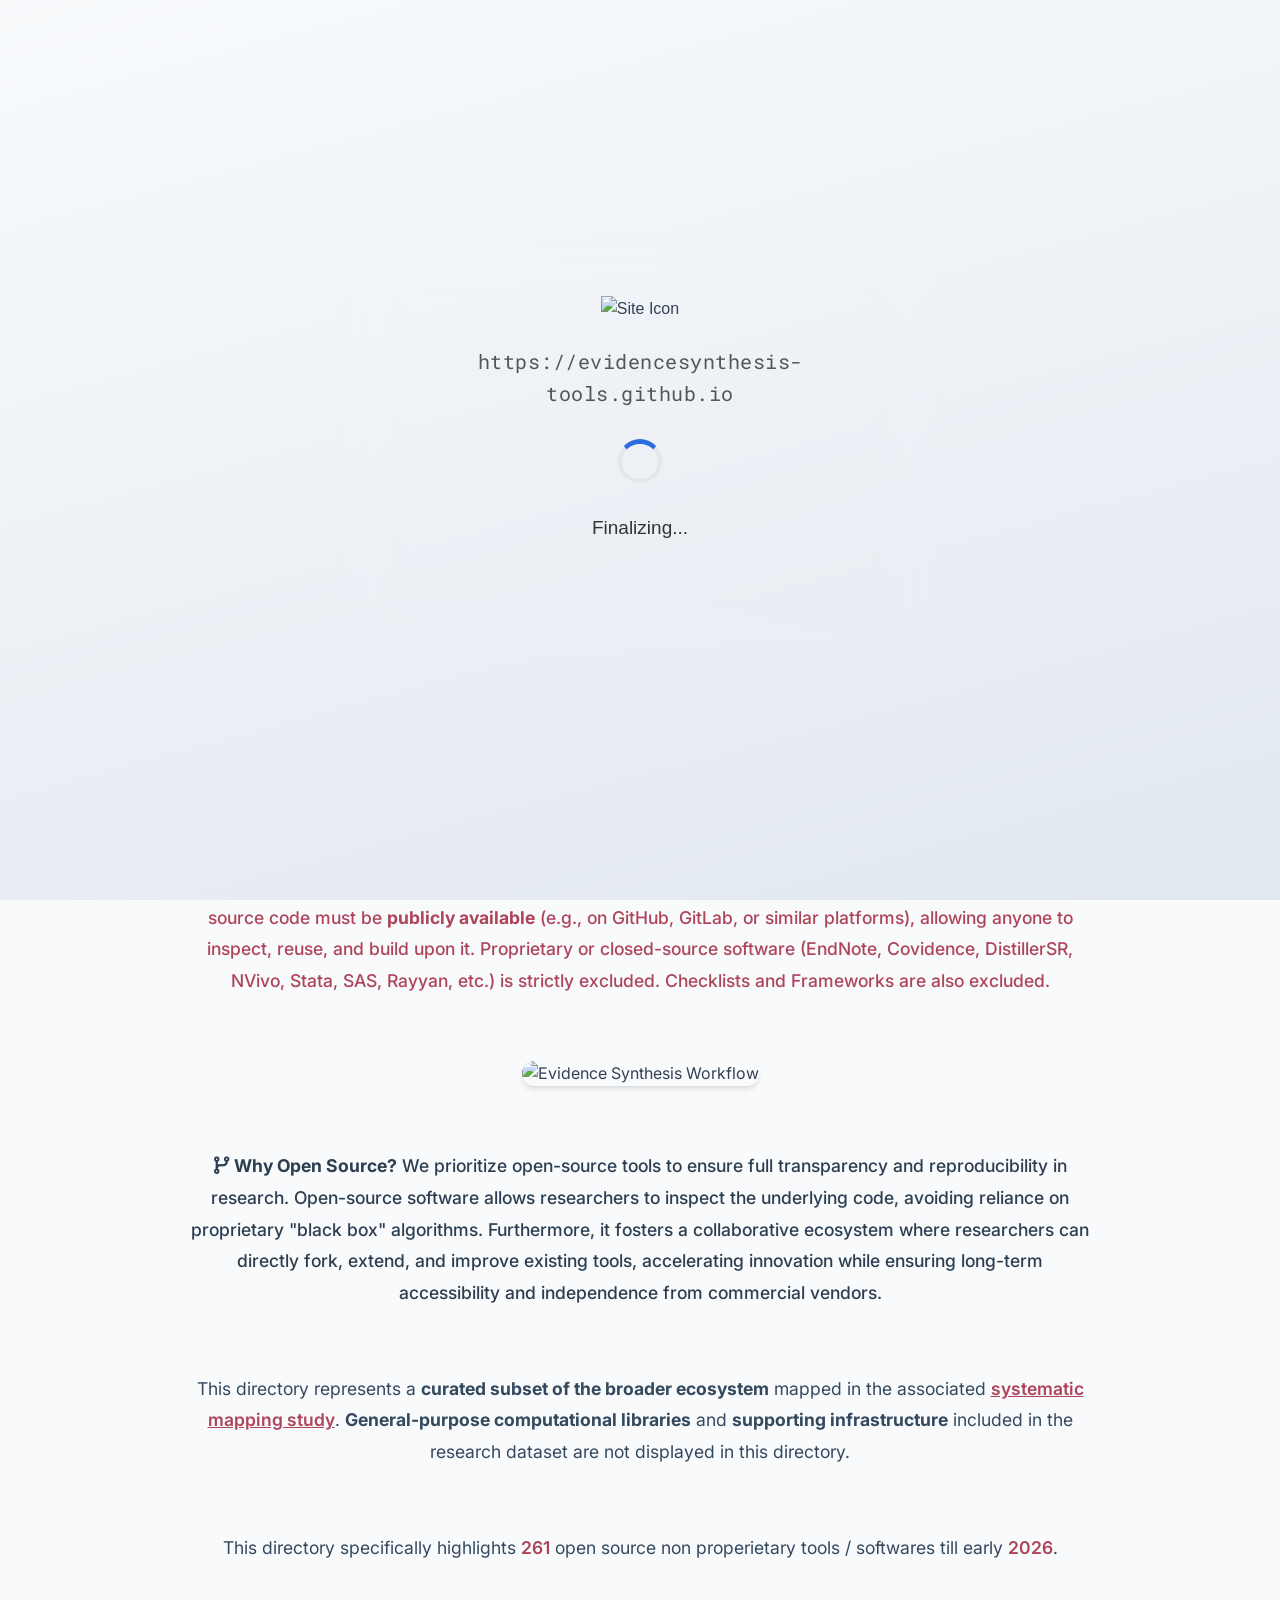
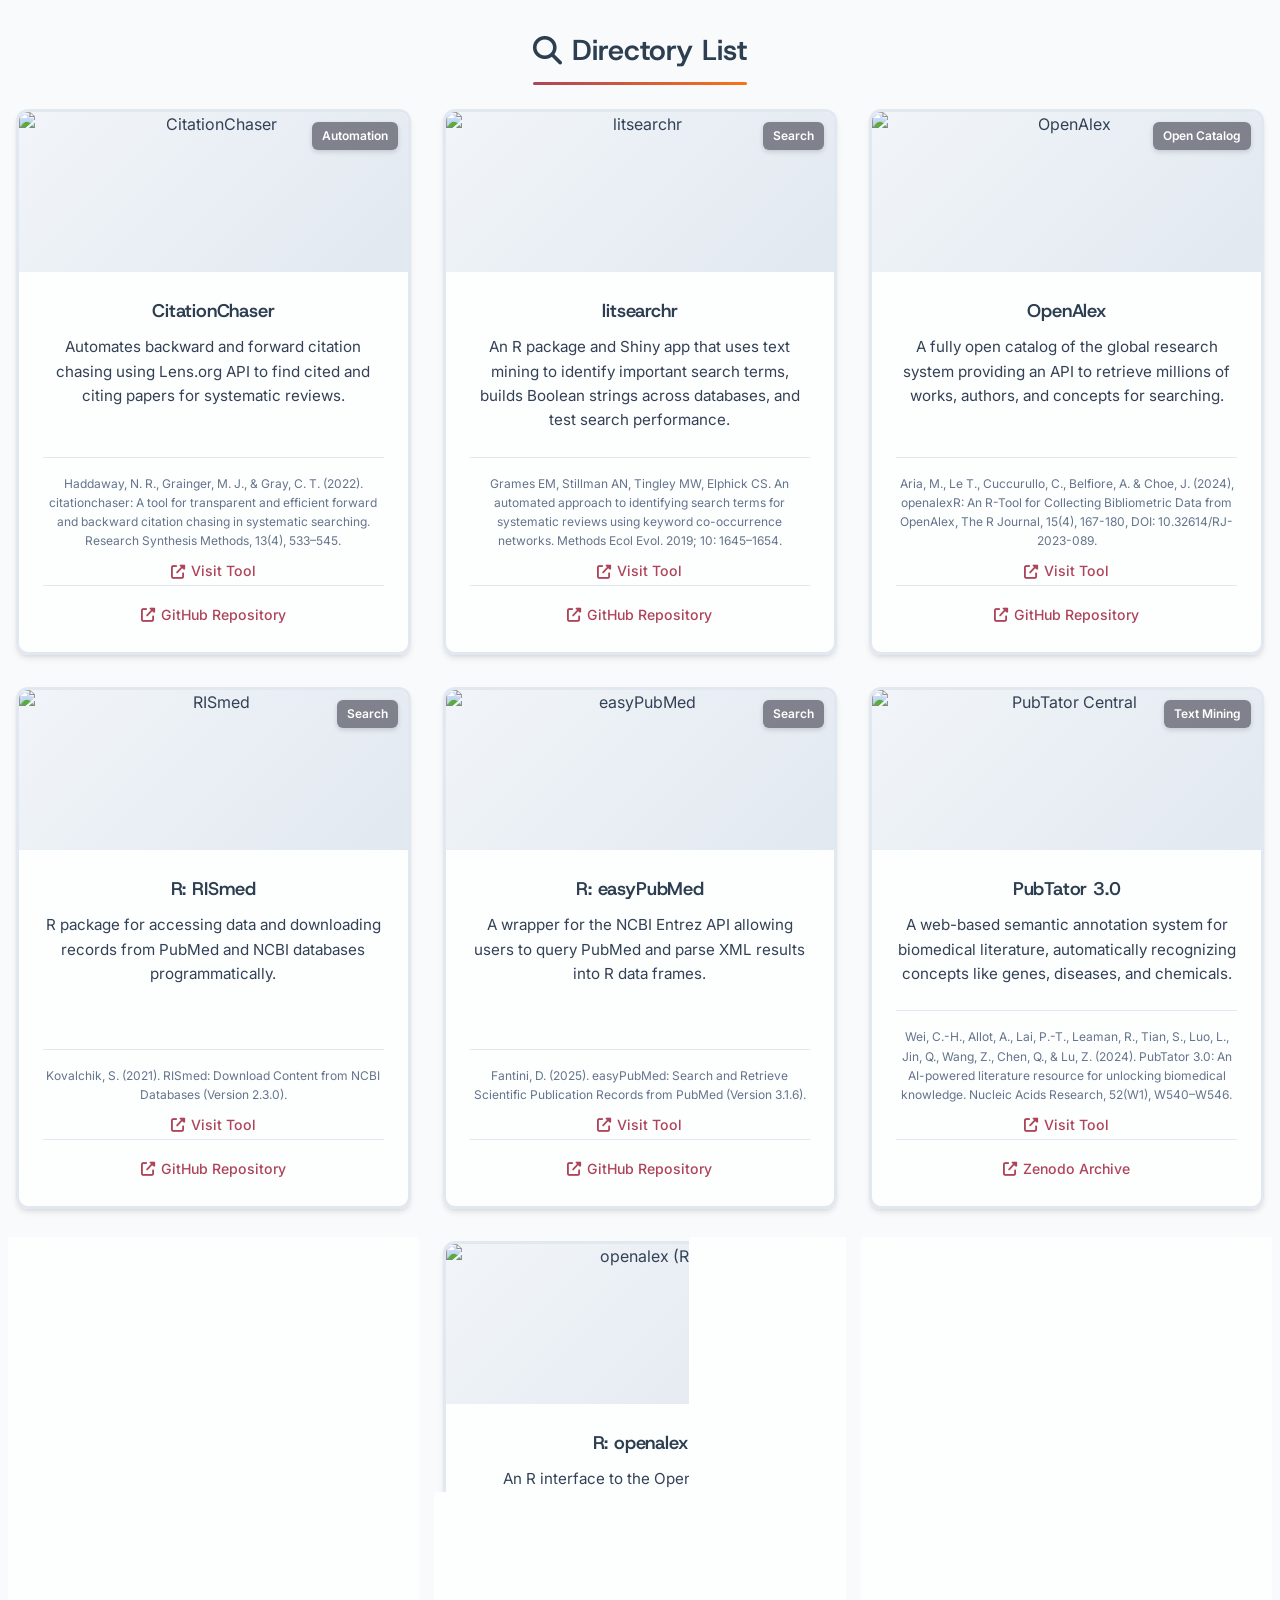
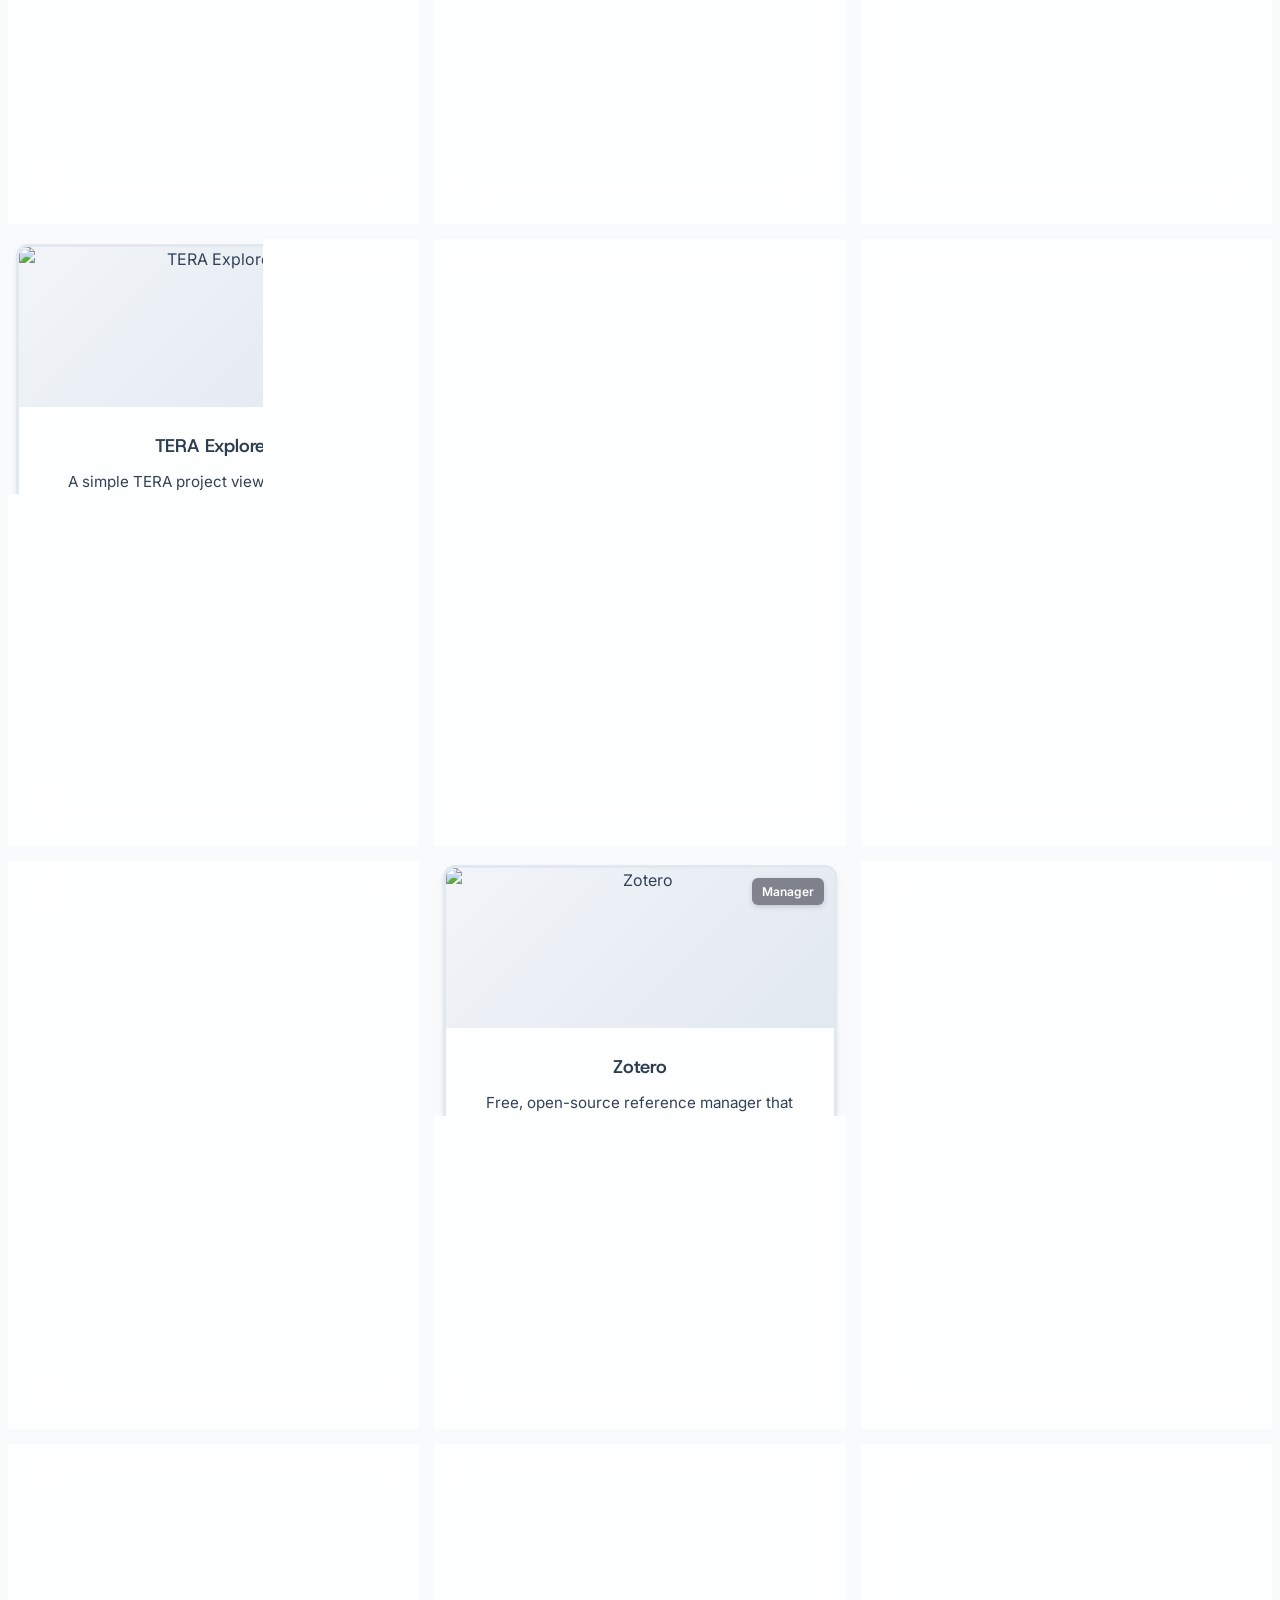
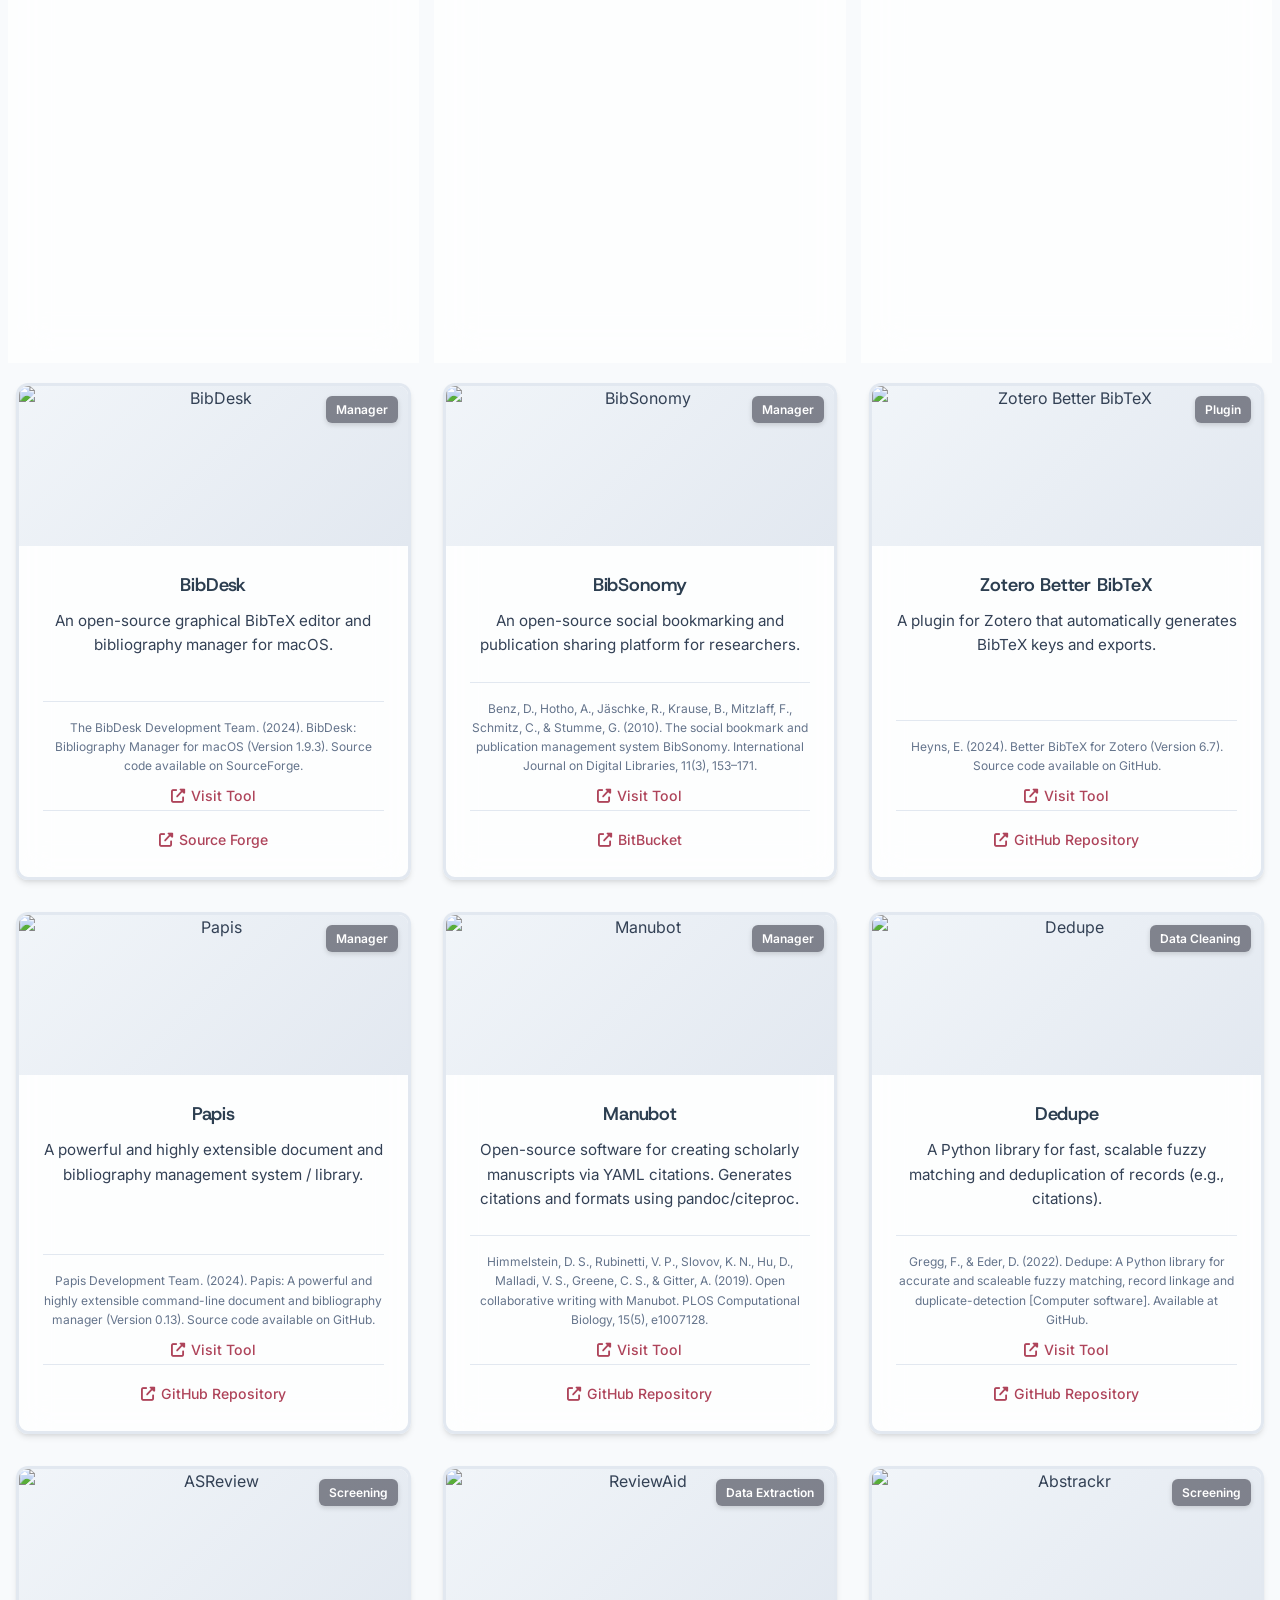
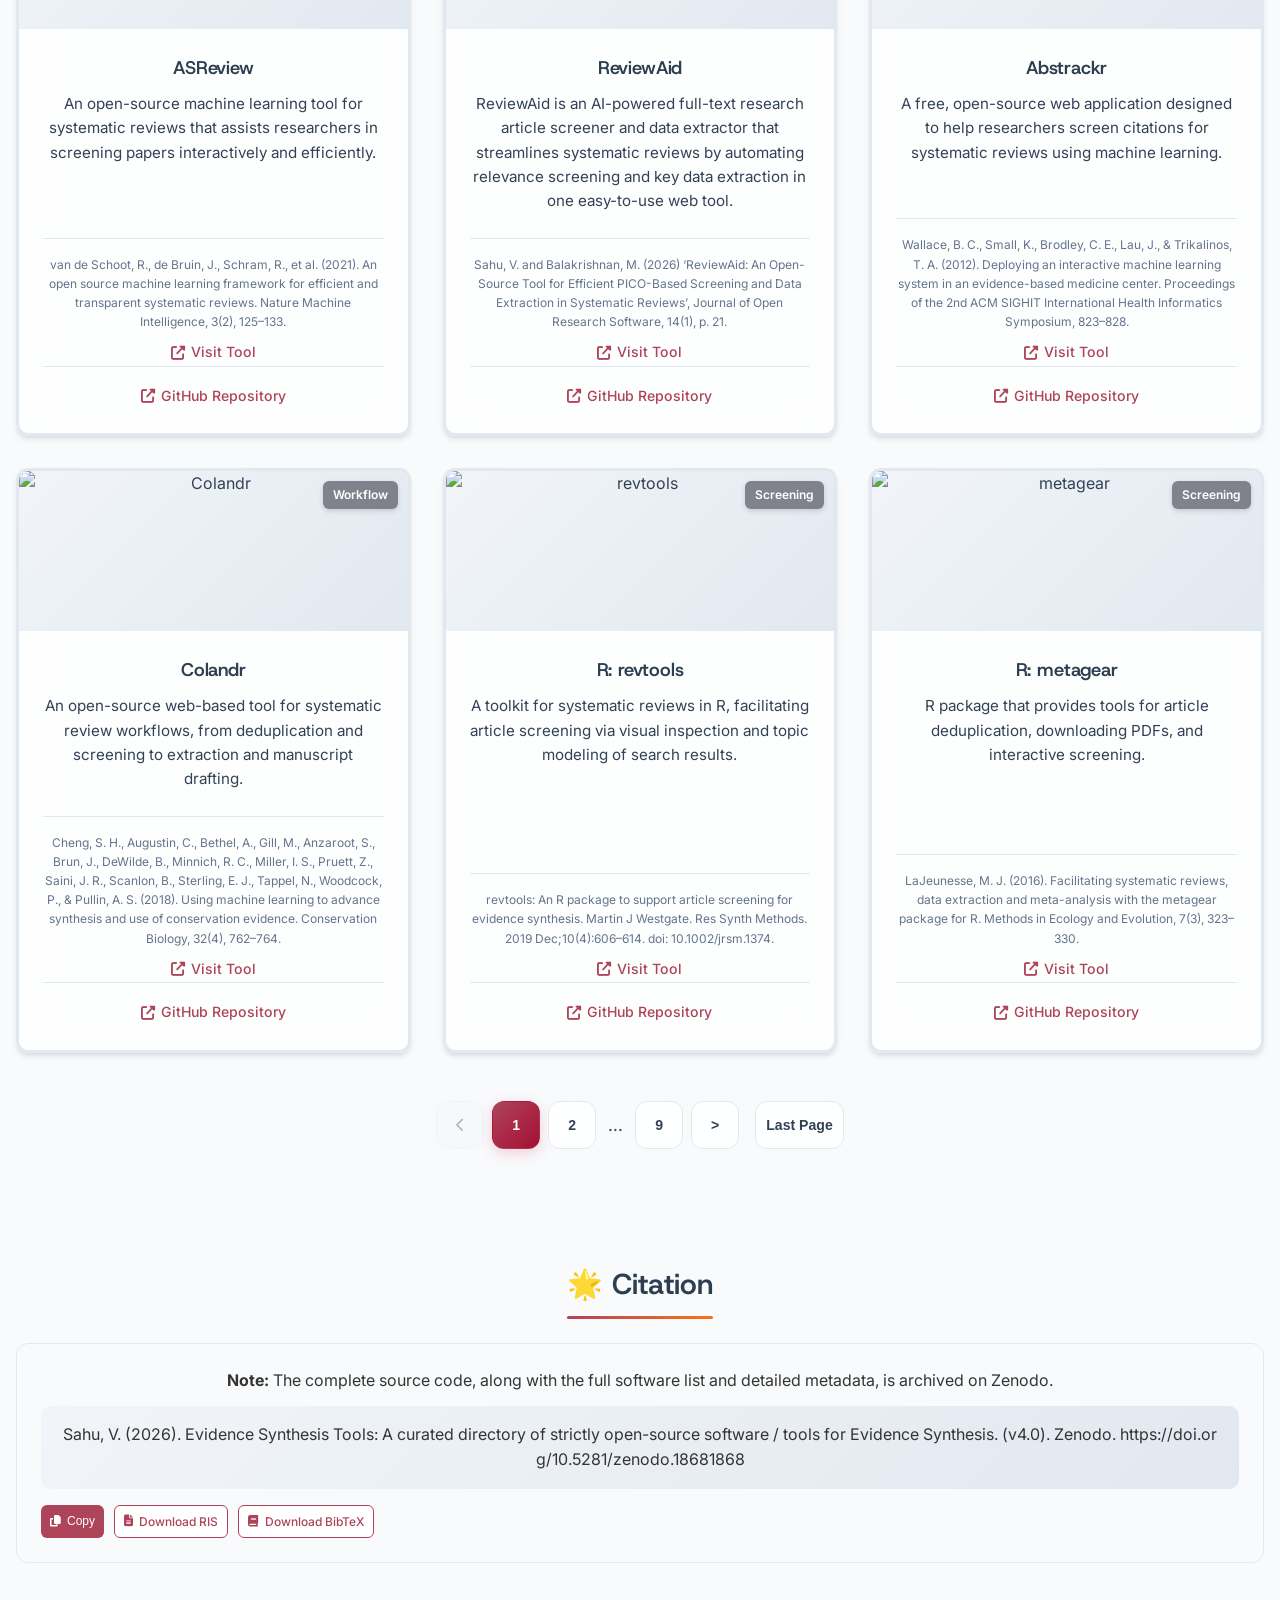
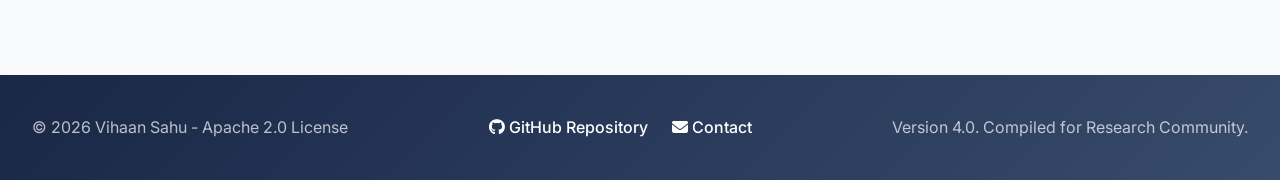
==== commit f04bcb61: "v4.0 with some clarifications" ====
--- a/index.html
+++ b/index.html
@@ -710,6 +710,17 @@
       font-weight: 600;
     }
 
+    .mapping-study-link {
+  color: var(--accent-color);
+  font-weight: 600;
+  text-decoration: underline;
+  text-decoration-color: var(--accent-color);
+}
+
+.mapping-study-link:hover {
+  opacity: 0.85;
+}
+
 
     .tabs-container {
       position: fixed;
@@ -1320,7 +1331,7 @@
             <strong>Open Source</strong>, <strong>non-proprietary</strong> academic tools. The complete source code must
             be <strong>publicly available</strong> (e.g., on GitHub, GitLab, or similar platforms), allowing anyone to
             inspect, reuse, and build upon it. Proprietary or closed-source software (EndNote, Covidence, DistillerSR,
-            NVivo, Stata, SAS, Rayyan, etc.) is strictly excluded. Checklists and Frameworks were also excluded.
+            NVivo, Stata, SAS, Rayyan, etc.) is strictly excluded. Checklists and Frameworks are also excluded.
           </p>
         </div>
       </section>
@@ -1347,9 +1358,12 @@
       <section class="tools-category">
         <div class="intro-text">
           <p>
-            These range from <strong>AI-assisted screening platforms</strong> that help find relevant studies amidst
-            thousands of papers, to <strong>Risk of Bias (RoB) visualization tools</strong>, to <strong>smaller scripts
-              and libraries</strong> that automate specific tasks in the synthesis pipeline.
+       This directory represents a <strong>curated subset of the broader ecosystem</strong> mapped in the associated
+<a href="https://osf.io/preprints/metaarxiv/7uskw_v1"
+   target="_blank"
+   rel="noopener noreferrer"
+   class="mapping-study-link">systematic mapping study</a>.
+<strong>General-purpose computational libraries</strong> and <strong>supporting infrastructure</strong> included in the research dataset are not displayed in this directory.
           </p>
 
 
@@ -2080,9 +2094,7 @@
               <h3 class="card-title">Critiplot</h3>
               <p class="card-desc">A specialized open-source tool for generating traffic light plots for MMAT, ROBIS,
                 GRADE, NOS, JBI Case Series/report assessments.</p>
-              <div class="card-footer"><span class="citation-text">Sahu, V. (2025). Critiplot: A Critical Appraisal
-                  Plot Visualiser for Risk of Bias Assessments (Version 2.0.0). Source code available on
-                  GitHub.</span><a href="https://critiplot.vercel.app" target="_blank" class="tool-link"><i
+              <div class="card-footer"><span class="citation-text">Sahu, V. (2025). Critiplot: A Critical Appraisal Plot Visualiser for Risk of Bias in Systematic Reviews and Meta-Analyses (v2.1.1). Zenodo. https://doi.org/10.5281/zenodo.17236600.</span><a href="https://critiplot.vercel.app" target="_blank" class="tool-link"><i
                     class="fas fa-external-link-alt"></i> Visit Tool</a></div>
               <div class="card-footer"><a href="https://github.com/aurumz-rgb/Critiplot-main" target="_blank"
                   class="tool-link"><i class="fas fa-external-link-alt"></i> GitHub Repository</a></div>
@@ -7002,7 +7014,7 @@
             <div class="citation-content1" id="apaCitation">
 
               Sahu, V. (2026). Evidence Synthesis Tools: A curated directory of strictly open-source software / tools
-              for Evidence Synthesis. (v3.0). Zenodo. https://doi.org/10.5281/zenodo.18681868
+              for Evidence Synthesis. (v4.0). Zenodo. https://doi.org/10.5281/zenodo.18681868
 
             </div>
 
@@ -7038,7 +7050,7 @@
           <a href="mailto:pteroisvolitans12@gmail.com"><i class="fas fa-envelope"></i> Contact</a>
         </div>
         <div class="footer-right">
-          Version 3.0. Compiled for Research Community.
+          Version 4.0. Compiled for Research Community.
         </div>
       </div>
     </footer>
@@ -7515,7 +7527,7 @@
 PY  - 2026
 TI  - Evidence Synthesis Tools: A curated directory of strictly open-source software / tools for Evidence Synthesis.
 JO  - Zenodo
-VL  - v3.0
+VL  - v4.0
 DO  - 10.5281/zenodo.18681868
 ER  - `;
         extension = ".ris";
@@ -7525,7 +7537,7 @@
   author={Sahu, V.},
   year={2026},
   publisher={Zenodo},
-  version={v3.0},
+  version={v4.0},
   doi={10.5281/zenodo.18681868}
 }`;
         extension = ".bib";
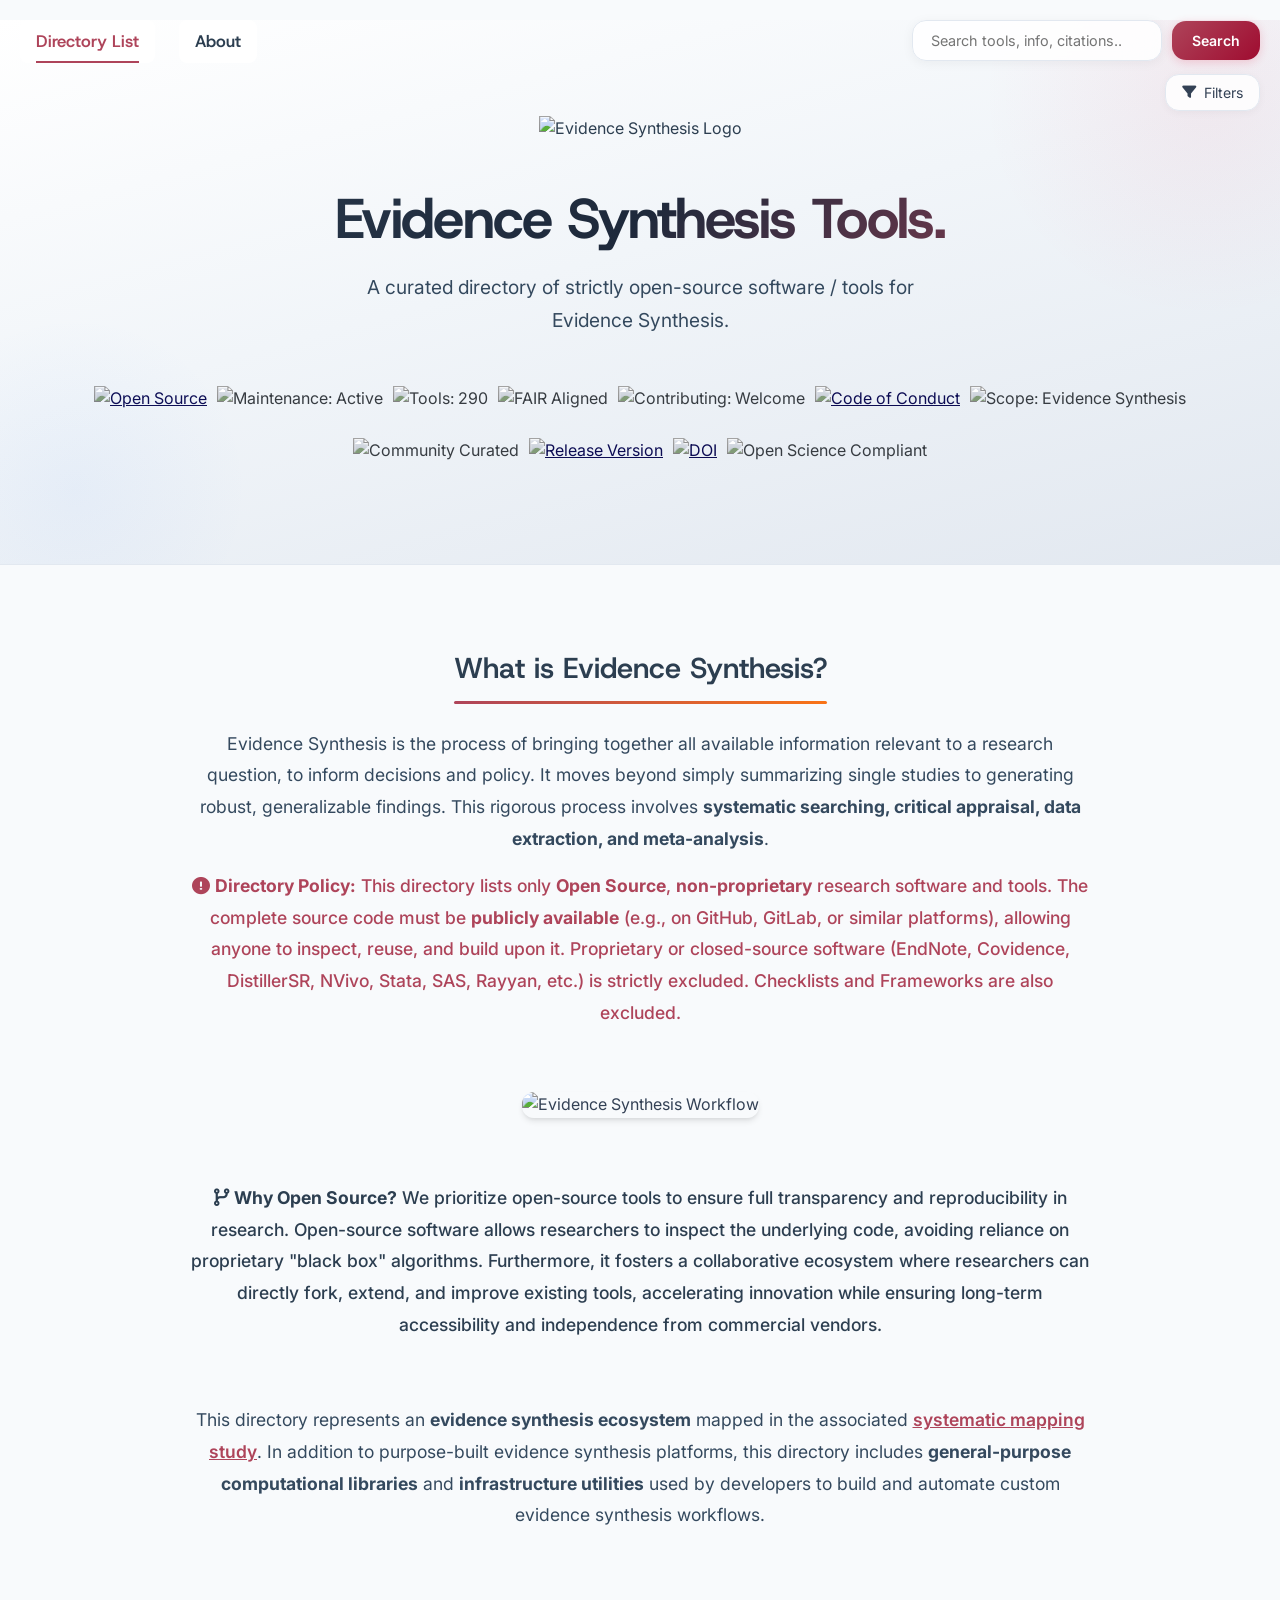
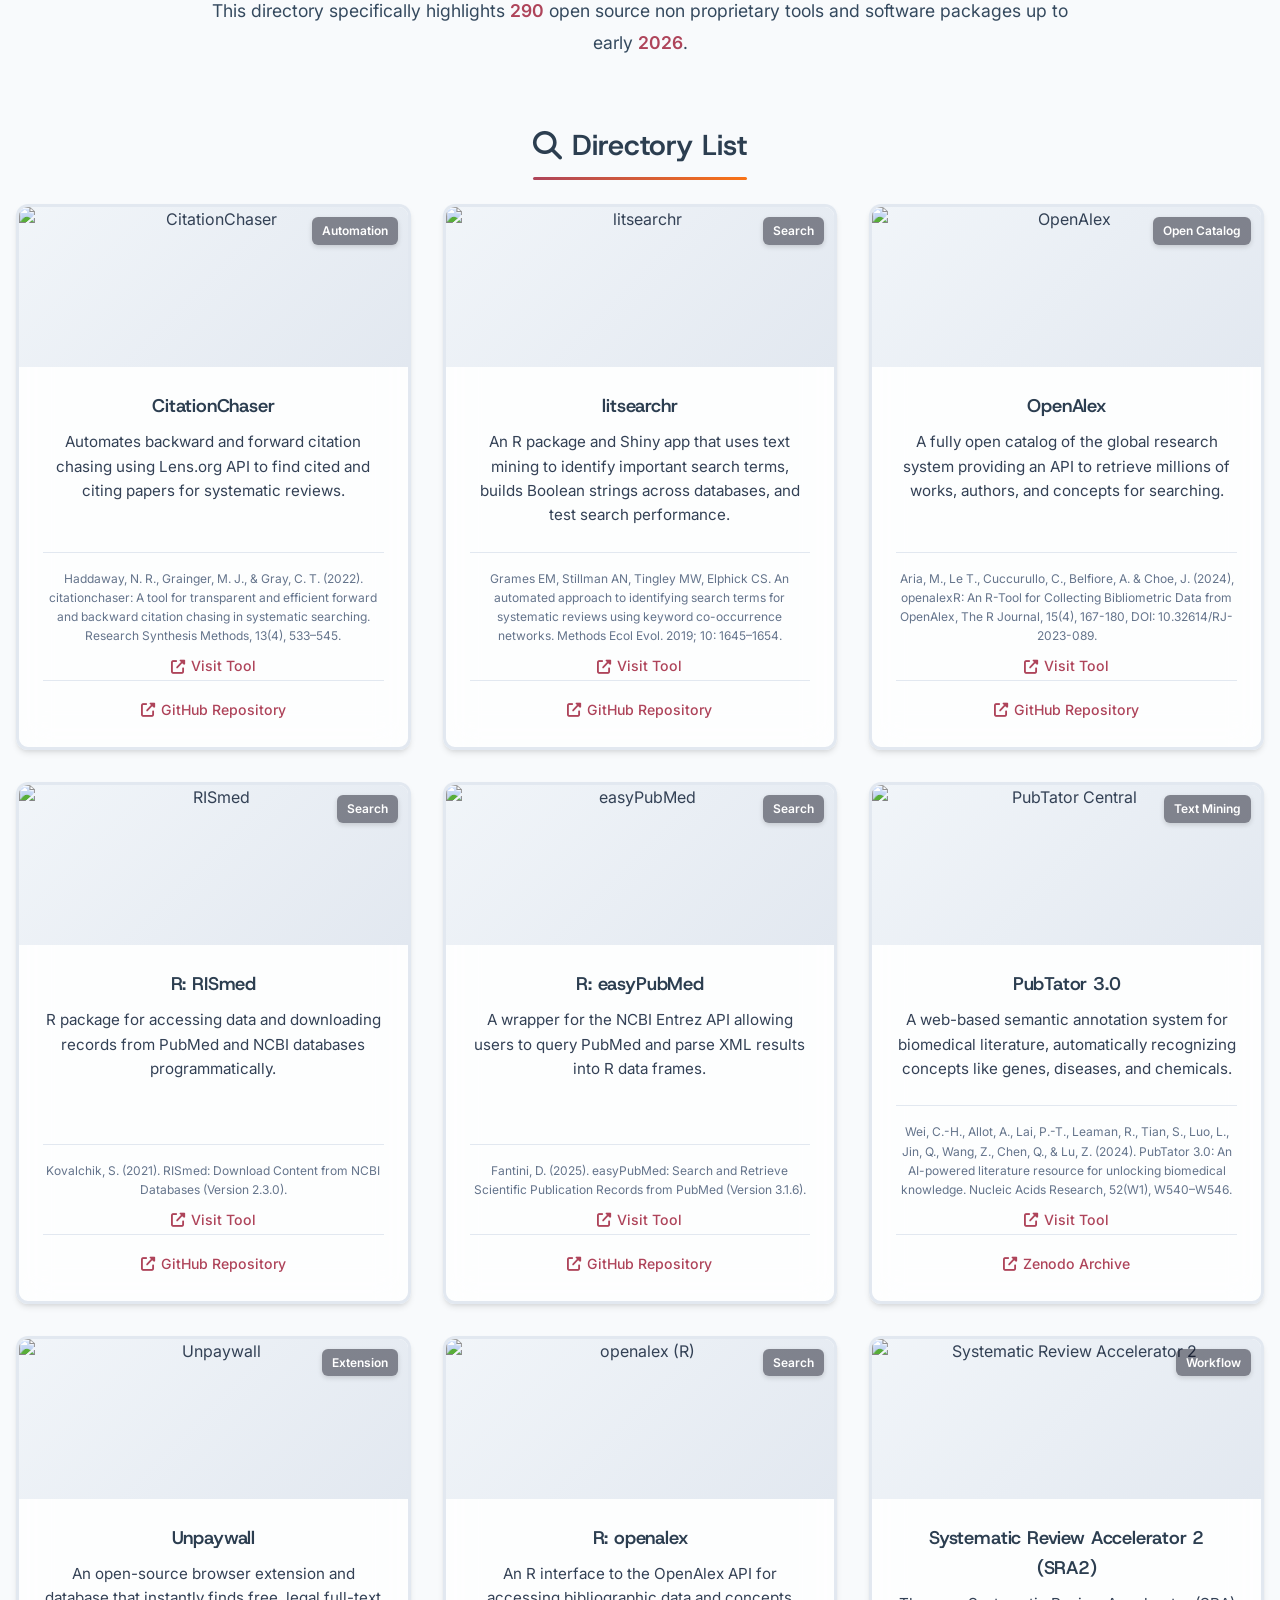
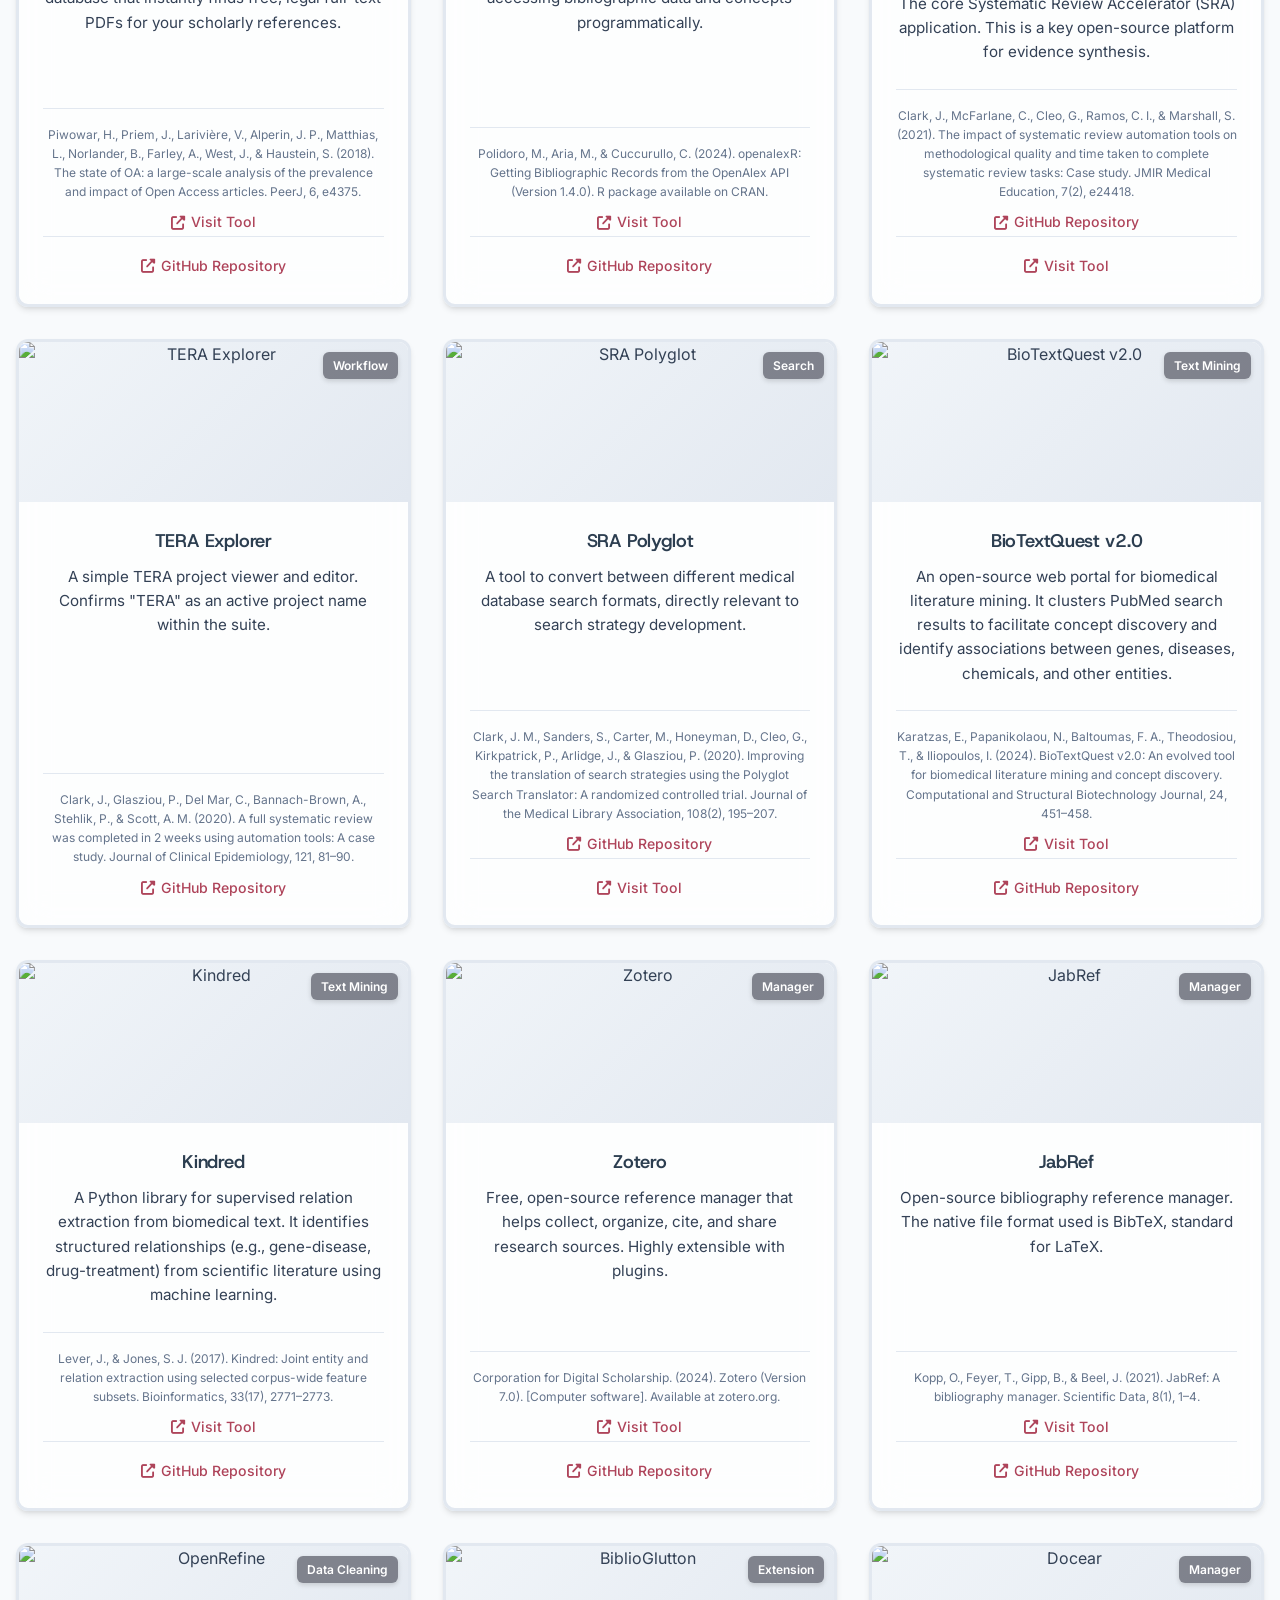
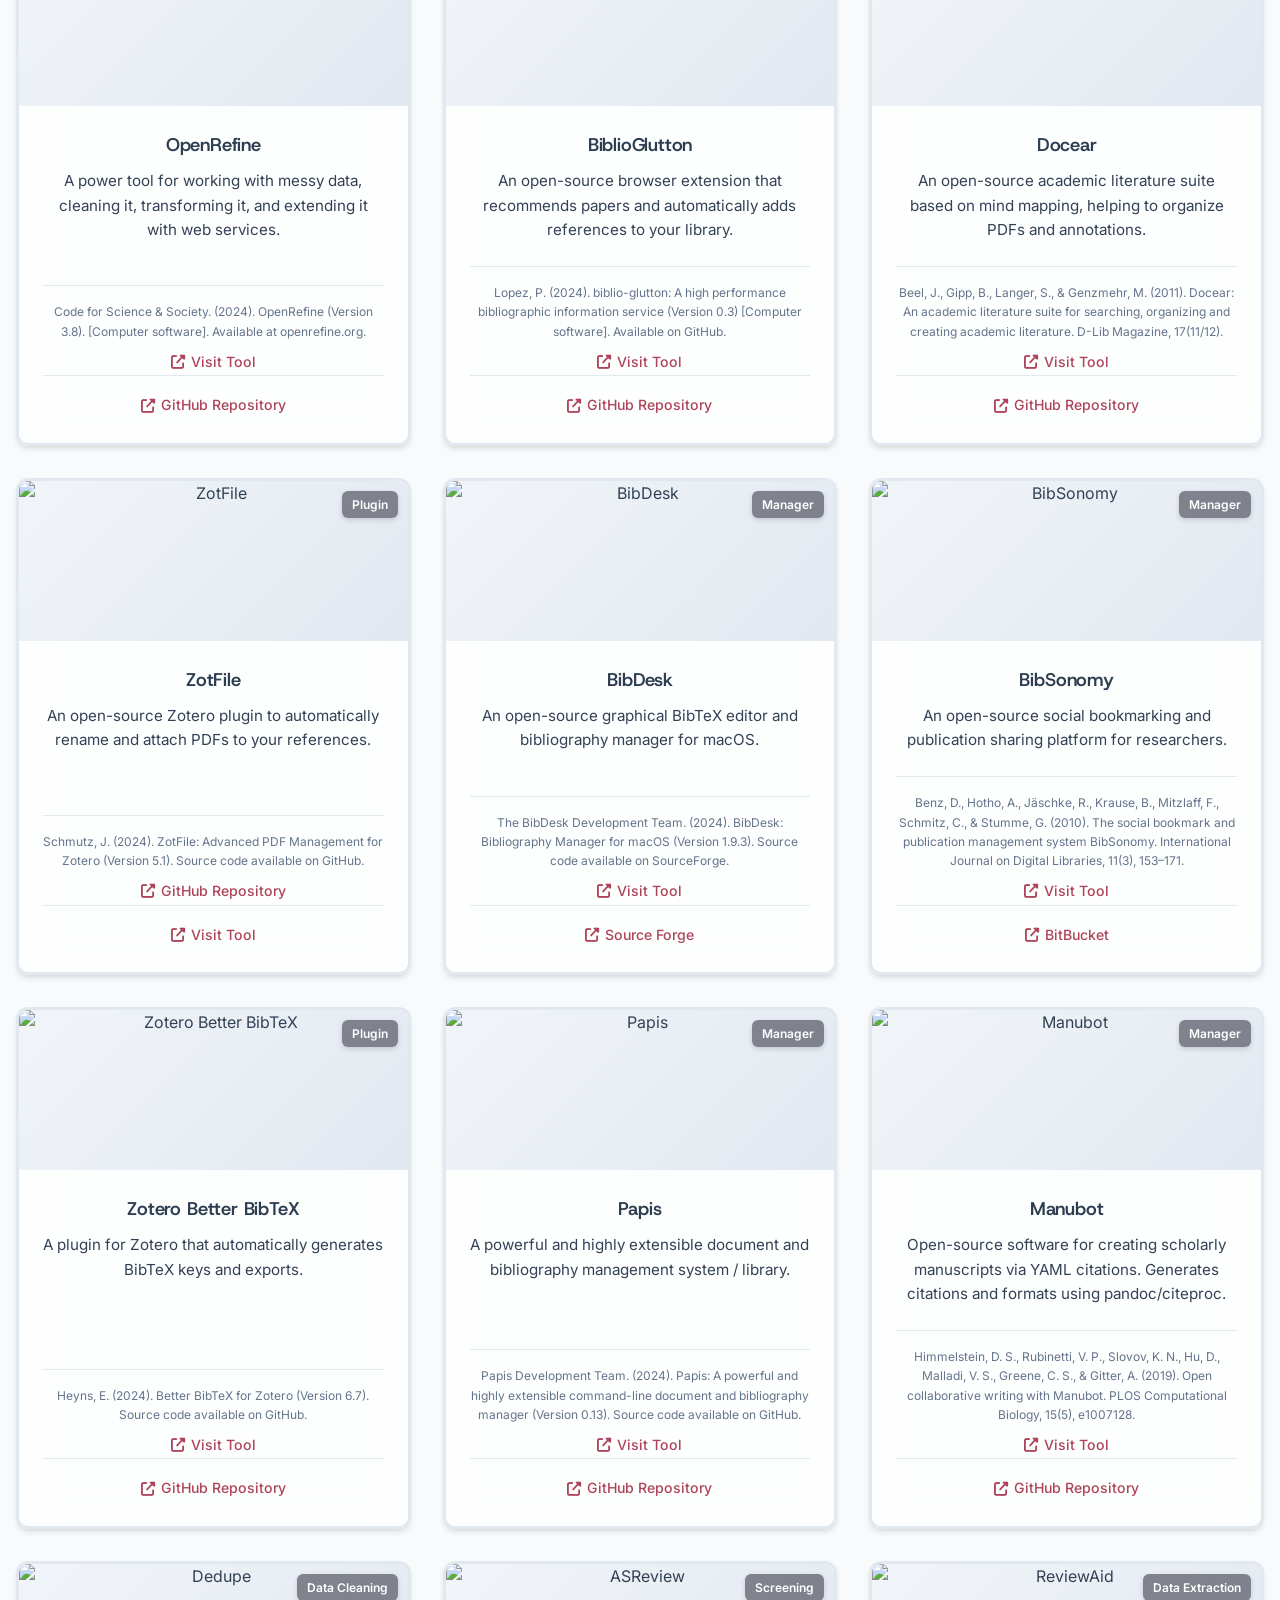
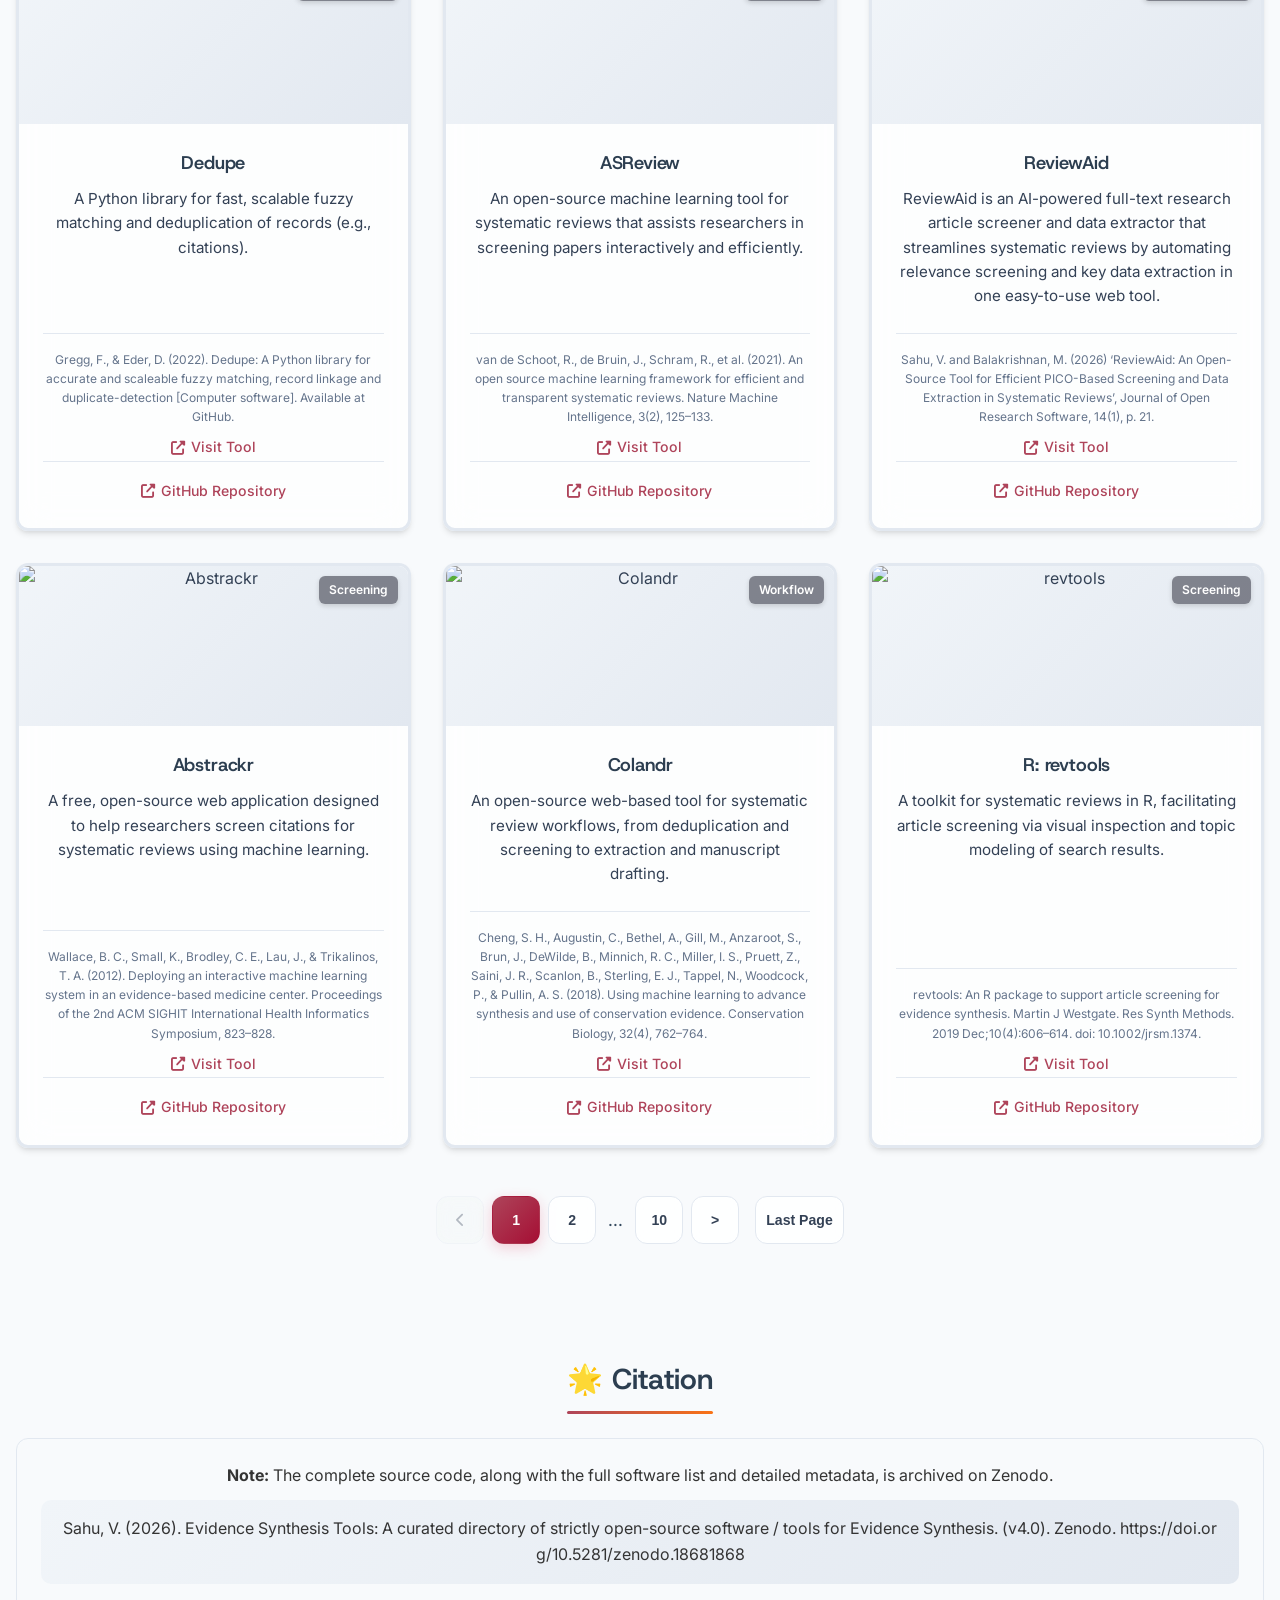
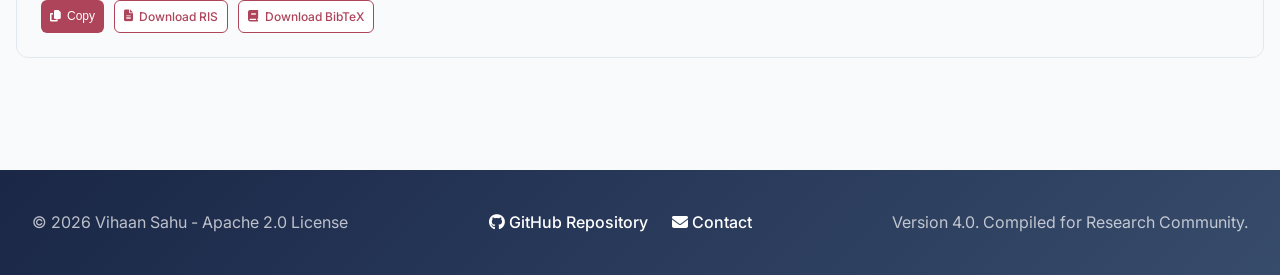
==== commit e98bf2b9: "v4.0 290 tools / software in the directory" ====
--- a/index.html
+++ b/index.html
@@ -49,7 +49,7 @@
       "@type": "WebSite",
       "name": "Evidence Synthesis Tools",
       "url": "https://evidencesynthesis-tools.github.io/",
-      "description": "A comprehensive directory of 261 Open Source software and scripts for Evidence Synthesis.",
+      "description": "A comprehensive directory of 290 Open Source software and scripts for Evidence Synthesis.",
       "potentialAction": {
         "@type": "SearchAction",
         "target": {
@@ -1284,9 +1284,9 @@
 
       <div class="header-badges">
         <a href="https://opensource.org/licenses/Apache-2.0" target="_blank" rel="noopener noreferrer"><img
-            src="https://img.shields.io/badge/Open%20Source-FOSS-blue?style=for-the-badge" alt="Open Source FOSS"></a>
+            src="https://img.shields.io/badge/Open%20Source-blue?style=for-the-badge" alt="Open Source"></a>
         <img src="https://img.shields.io/badge/Maintained-Active-success?style=for-the-badge" alt="Maintenance: Active">
-        <img src="https://img.shields.io/badge/Tools-261-brightgreen?style=for-the-badge" alt="Tools: 261">
+        <img src="https://img.shields.io/badge/Tools-290-brightgreen?style=for-the-badge" alt="Tools: 290">
         <img src="https://img.shields.io/badge/FAIR-Aligned-orange?style=for-the-badge" alt="FAIR Aligned">
         <img src="https://img.shields.io/badge/Contributing-Welcome-brightgreen?style=for-the-badge"
           alt="Contributing: Welcome">
@@ -1328,7 +1328,7 @@
           </p>
           <p style="margin-top: 1rem; color: var(--accent-color); font-weight: 500;">
             <i class="fas fa-exclamation-circle"></i> <strong>Directory Policy:</strong> This directory lists only
-            <strong>Open Source</strong>, <strong>non-proprietary</strong> academic tools. The complete source code must
+            <strong>Open Source</strong>, <strong>non-proprietary</strong> research software and tools. The complete source code must
             be <strong>publicly available</strong> (e.g., on GitHub, GitLab, or similar platforms), allowing anyone to
             inspect, reuse, and build upon it. Proprietary or closed-source software (EndNote, Covidence, DistillerSR,
             NVivo, Stata, SAS, Rayyan, etc.) is strictly excluded. Checklists and Frameworks are also excluded.
@@ -1358,12 +1358,12 @@
       <section class="tools-category">
         <div class="intro-text">
           <p>
-       This directory represents a <strong>curated subset of the broader ecosystem</strong> mapped in the associated
+       This directory represents an <strong>evidence synthesis ecosystem</strong> mapped in the associated
 <a href="https://osf.io/preprints/metaarxiv/7uskw_v1"
    target="_blank"
    rel="noopener noreferrer"
    class="mapping-study-link">systematic mapping study</a>.
-<strong>General-purpose computational libraries</strong> and <strong>supporting infrastructure</strong> included in the research dataset are not displayed in this directory.
+In addition to purpose-built evidence synthesis platforms, this directory includes <strong>general-purpose computational libraries</strong> and <strong>infrastructure utilities</strong> used by developers to build and automate custom evidence synthesis workflows.
           </p>
 
 
@@ -1373,9 +1373,9 @@
       <section class="tools-category">
         <div class="intro-text">
           <p>
-            This directory specifically highlights <strong class="highlight-strong">261</strong> open source non
-            properietary tools / softwares
-            till early <strong class="highlight-strong">2026</strong>.
+            This directory specifically highlights <strong class="highlight-strong">290</strong> open source non
+            proprietary tools and software packages
+            up to early <strong class="highlight-strong">2026</strong>.
           </p>
         </div>
       </section>
@@ -1388,7 +1388,7 @@
 
 
 
-          <div class="tool-card">
+           <div class="tool-card">
             <div class="card-image"><span class="badge">Automation</span><img src="softwares/Citationchaser.png"
                 alt="CitationChaser"></div>
             <div class="card-content">
@@ -1639,7 +1639,21 @@
           </div>
 
 
-         
+          <div class="tool-card">
+            <div class="card-image"><span class="badge">Data Cleaning</span><img src="softwares/openrefine.png"
+                alt="OpenRefine"></div>
+            <div class="card-content">
+              <h3 class="card-title">OpenRefine</h3>
+              <p class="card-desc">A power tool for working with messy data, cleaning it, transforming it, and extending
+                it with web services.</p>
+              <div class="card-footer"><span class="citation-text">Code for Science & Society. (2024). OpenRefine
+                  (Version 3.8). [Computer software]. Available at openrefine.org.</span><a
+                  href="https://openrefine.org/" target="_blank" class="tool-link"><i
+                    class="fas fa-external-link-alt"></i> Visit Tool</a></div>
+              <div class="card-footer"><a href="https://github.com/OpenRefine/OpenRefine" target="_blank"
+                  class="tool-link"><i class="fas fa-external-link-alt"></i> GitHub Repository</a></div>
+            </div>
+          </div>
 
           <div class="tool-card">
             <div class="card-image"><span class="badge">Extension</span><img src="softwares/biblio-glutton.png"
@@ -1973,11 +1987,54 @@
             </div>
           </div>
 
-         
-
-
-
-         
+          <div class="tool-card">
+            <div class="card-image"><span class="badge">Data Extraction</span><img src="softwares/ocrmypdf.png"
+                alt="OCRmyPDF">
+            </div>
+            <div class="card-content">
+              <h3 class="card-title">OCRmyPDF</h3>
+              <p class="card-desc">A command line tool that adds an OCR text layer to scanned PDF files, making them
+                searchable and selectable for data extraction.</p>
+              <div class="card-footer"><span class="citation-text">Barlow, J. R. (2024). OCRmyPDF: Add an OCR text layer
+                  to scanned PDF files (Version 16.0). Source code available on GitHub.</span><a
+                  href="https://ocrmypdf.readthedocs.io/" target="_blank" class="tool-link"><i
+                    class="fas fa-external-link-alt"></i> Visit Tool</a></div>
+              <div class="card-footer"><a href="https://github.com/ocrmypdf/OCRmyPDF" target="_blank"
+                  class="tool-link"><i class="fas fa-external-link-alt"></i> GitHub Repository</a></div>
+            </div>
+          </div>
+
+          <div class="tool-card">
+            <div class="card-image"><span class="badge">Data Extraction</span><img src="softwares/tesseractocr.png"
+                alt="Tesseract"></div>
+            <div class="card-content">
+              <h3 class="card-title">Tesseract OCR</h3>
+              <p class="card-desc">The most popular open-source Optical Character Recognition (OCR) engine, used to
+                extract text from images and scanned PDFs.</p>
+              <div class="card-footer"><span class="citation-text">Smith, R. (2007). An overview of the Tesseract OCR
+                  engine. Proceedings of the Ninth International Conference on Document Analysis and Recognition (ICDAR
+                  2007), 2, 629–633.</span><a href="https://tesseract-ocr.github.io/" target="_blank"
+                  class="tool-link"><i class="fas fa-external-link-alt"></i> Visit Tool</a></div>
+              <div class="card-footer"><a href="https://github.com/tesseract-ocr/tesseract" target="_blank"
+                  class="tool-link"><i class="fas fa-external-link-alt"></i> GitHub Repository</a></div>
+            </div>
+          </div>
+
+          <div class="tool-card">
+            <div class="card-image"><span class="badge">Workflow</span><img src="softwares/pandoc.png" alt="Pandoc">
+            </div>
+            <div class="card-content">
+              <h3 class="card-title">Pandoc</h3>
+              <p class="card-desc">A universal document converter that turns files from one markup format into another
+                (e.g., Word to Markdown), useful for document preparation.</p>
+              <div class="card-footer"><span class="citation-text">MacFarlane, J. (2024). Pandoc: A universal document
+                  converter (Version 3.2). [Computer software]. Available at pandoc.org.</span><a
+                  href="https://pandoc.org/" target="_blank" class="tool-link"><i class="fas fa-external-link-alt"></i>
+                  Visit Tool</a></div>
+              <div class="card-footer"><a href="https://github.com/jgm/pandoc" target="_blank" class="tool-link"><i
+                    class="fas fa-external-link-alt"></i> GitHub Repository</a></div>
+            </div>
+          </div>
 
           <div class="tool-card">
             <div class="card-image"><span class="badge">Data Extraction</span><img src="softwares/camelot.png"
@@ -2012,7 +2069,21 @@
             </div>
           </div>
 
-
+          <div class="tool-card">
+            <div class="card-image"><span class="badge">Text Mining</span><img src="softwares/scispacy.jpg"
+                alt="SciSpaCy"></div>
+            <div class="card-content">
+              <h3 class="card-title">SciSpaCy</h3>
+              <p class="card-desc">A Python library containing spaCy models for processing biomedical, scientific, or
+                clinical text, ideal for extraction and NLP tasks.</p>
+              <div class="card-footer"><span class="citation-text">Neumann, M., King, D., Beltagy, I., & Ammar, W.
+                  (2019). ScispaCy: Fast and robust models for biomedical natural language processing. Proceedings of
+                  the 18th BioNLP Workshop and Shared Task, 319–327.</span><a href="https://allenai.github.io/scispacy/"
+                  target="_blank" class="tool-link"><i class="fas fa-external-link-alt"></i> Visit Tool</a></div>
+              <div class="card-footer"><a href="https://github.com/allenai/scispacy" target="_blank"
+                  class="tool-link"><i class="fas fa-external-link-alt"></i> GitHub Repository</a></div>
+            </div>
+          </div>
 
           <div class="tool-card">
             <div class="card-image"><span class="badge">Data Extraction</span><img src="softwares/nougat.jpeg"
@@ -2031,9 +2102,36 @@
             </div>
           </div>
 
-          
-
-         
+          <div class="tool-card">
+            <div class="card-image"><span class="badge">Workflow</span><img src="softwares/pdftk.png" alt="PDFtk"></div>
+            <div class="card-content">
+              <h3 class="card-title">PDFtk (PDF Toolkit)</h3>
+              <p class="card-desc">A tool for performing everyday tasks on PDF files, such as splitting, merging, and
+                rotating pages, without editing the content.</p>
+              <div class="card-footer"><span class="citation-text">Steward, S. (2025). PDFtk: The PDF Toolkit (Version
+                  2.02). [Computer software]. Available at PDF Labs.</span><a
+                  href="https://www.pdflabs.com/tools/pdftk-the-pdf-toolkit" target="_blank" class="tool-link"><i
+                    class="fas fa-external-link-alt"></i> Visit Tool</a></div>
+              <div class="card-footer"><a href="https://gitlab.com/pdftk-java/pdftk" target="_blank"
+                  class="tool-link"><i class="fas fa-external-link-alt"></i> GitHub Repository</a></div>
+            </div>
+          </div>
+
+          <div class="tool-card">
+            <div class="card-image"><span class="badge">Workflow</span><img src="softwares/pypdf2.jpg" alt="PyPDF2">
+            </div>
+            <div class="card-content">
+              <h3 class="card-title">PyPDF2</h3>
+              <p class="card-desc">A pure-Python library built as a PDF toolkit, capable of extracting document
+                information, splitting, merging, and cropping pages.</p>
+              <div class="card-footer"><span class="citation-text">Fenner, M., & PyPDF2 Contributors. (2024). PyPDF2: A
+                  free and open-source pure-python PDF library (Version 3.0.1). Source code available on
+                  GitHub.</span><a href="https://github.com/py-pdf/pypdf2" target="_blank" class="tool-link"><i
+                    class="fas fa-external-link-alt"></i> Visit Tool</a></div>
+              <div class="card-footer"><a href="https://github.com/py-pdf/pypdf2" target="_blank" class="tool-link"><i
+                    class="fas fa-external-link-alt"></i> GitHub Repository</a></div>
+            </div>
+          </div>
 
           <div class="tool-card">
             <div class="card-image"><span class="badge">Text Mining</span><img src="softwares/brat.png" alt="brat">
@@ -2051,7 +2149,21 @@
             </div>
           </div>
 
-          
+          <div class="tool-card">
+            <div class="card-image"><span class="badge">Data Extraction</span><img src="softwares/imagej.jpg"
+                alt="ImageJ"></div>
+            <div class="card-content">
+              <h3 class="card-title">ImageJ</h3>
+              <p class="card-desc">A Java-based image processing program widely used to extract data points from raster
+                plots and images.</p>
+              <div class="card-footer"><span class="citation-text">Schneider, C. A., Rasband, W. S., & Eliceiri, K. W.
+                  (2012). NIH Image to ImageJ: 25 years of image analysis. Nature Methods, 9(7), 671–675.</span><a
+                  href="https://imagej.net/ij/" target="_blank" class="tool-link"><i
+                    class="fas fa-external-link-alt"></i> Visit Tool</a></div>
+              <div class="card-footer"><a href="https://github.com/imagej/ImageJ" target="_blank" class="tool-link"><i
+                    class="fas fa-external-link-alt"></i> GitHub Repository</a></div>
+            </div>
+          </div>
 
           <div class="tool-card">
             <div class="card-image"><span class="badge">Data Extraction</span><img src="softwares/EngaugeDigitizer.png"
@@ -2085,7 +2197,21 @@
             </div>
           </div>
 
-          
+          <div class="tool-card">
+            <div class="card-image"><span class="badge">Screening</span><img src="softwares/hypothesis.png"
+                alt="Hypothes.is"></div>
+            <div class="card-content">
+              <h3 class="card-title">Hypothes.is</h3>
+              <p class="card-desc">An open-source layer over the web for annotating documents, web pages, and PDFs
+                collaboratively.</p>
+              <div class="card-footer"><span class="citation-text">Hypothesis Project. (2026). Hypothesis: A social
+                  annotation layer for the web (Version 1.x) [Computer software]. Available at web.hypothes.is.</span><a
+                  href="https://hypothes.is/" target="_blank" class="tool-link"><i class="fas fa-external-link-alt"></i>
+                  Visit Tool</a></div>
+              <div class="card-footer"><a href="https://github.com/hypothesis/h" target="_blank" class="tool-link"><i
+                    class="fas fa-external-link-alt"></i> GitHub Repository</a></div>
+            </div>
+          </div>
 
           <div class="tool-card">
             <div class="card-image"><span class="badge">Visualization</span><img src="softwares/Critiplot.png"
@@ -2094,7 +2220,9 @@
               <h3 class="card-title">Critiplot</h3>
               <p class="card-desc">A specialized open-source tool for generating traffic light plots for MMAT, ROBIS,
                 GRADE, NOS, JBI Case Series/report assessments.</p>
-              <div class="card-footer"><span class="citation-text">Sahu, V. (2025). Critiplot: A Critical Appraisal Plot Visualiser for Risk of Bias in Systematic Reviews and Meta-Analyses (v2.1.1). Zenodo. https://doi.org/10.5281/zenodo.17236600.</span><a href="https://critiplot.vercel.app" target="_blank" class="tool-link"><i
+              <div class="card-footer"><span class="citation-text">Sahu, V. (2025). Critiplot: A Critical Appraisal
+                  Plot Visualiser for Risk of Bias Assessments (Version 2.0.0). Source code available on
+                  GitHub.</span><a href="https://critiplot.vercel.app" target="_blank" class="tool-link"><i
                     class="fas fa-external-link-alt"></i> Visit Tool</a></div>
               <div class="card-footer"><a href="https://github.com/aurumz-rgb/Critiplot-main" target="_blank"
                   class="tool-link"><i class="fas fa-external-link-alt"></i> GitHub Repository</a></div>
@@ -3176,7 +3304,23 @@
           </div>
 
 
-          
+          <div class="tool-card">
+            <div class="card-image"><span class="badge">Visualization</span><img src="softwares/rawgraphs.png"
+                alt="RawGraphs"></div>
+            <div class="card-content">
+              <h3 class="card-title">RawGraphs</h3>
+              <p class="card-desc">An open-source platform built to create custom vector-based visualizations on top
+                of the D3.js library. It allows users to define layouts, mappings, and visual styles without coding,
+                serving as a bridge between spreadsheets and vector graphics editors for data analysis.</p>
+              <div class="card-footer"><span class="citation-text">Mauri, M., Elli, T., Caviglia, G., Uboldi, G., &
+                  Azzi, M. (2017). RAWGraphs: A Visualisation Platform to Create Open Outputs. In Proceedings of the
+                  12th Biannual Conference on Italian SIGCHI Chapter (pp. 28:1–28:5). New York, NY, USA: ACM.</span><a
+                  href="https://rawgraphs.io/" target="_blank" class="tool-link"><i
+                    class="fas fa-external-link-alt"></i> Visit Tool</a></div>
+              <div class="card-footer"><a href="https://github.com/rawgraphs/rawgraphs-app" target="_blank"
+                  class="tool-link"><i class="fas fa-external-link-alt"></i> GitHub Repository</a></div>
+            </div>
+          </div>
 
 
           <div class="tool-card">
@@ -3437,7 +3581,28 @@
 
 
 
-          
+          <div class="tool-card">
+            <div class="card-image">
+              <span class="badge">Search</span>
+              <img src="softwares/carrot2.png" alt="Carrot2">
+            </div>
+            <div class="card-content">
+              <h3 class="card-title">Carrot2</h3>
+              <p class="card-desc">An open-source search results clustering engine that automatically organizes search
+                results into thematic categories. It helps researchers refine search queries and identify relevant
+                literature clusters by structuring unstructured data.</p>
+              <div class="card-footer">
+                <span class="citation-text">Osiński, S., & Weiss, D. (2005). Carrot2: Design of a Flexible and
+                  Efficient Web Information Retrieval Framework. In Advances in Web Intelligence (pp. 786–787).
+                  Springer, Berlin, Heidelberg.</span>
+                <a href="https://carrot2.org/" target="_blank" class="tool-link">
+                  <i class="fas fa-external-link-alt"></i> Visit Tool
+                </a>
+              </div>
+              <div class="card-footer"><a href="https://github.com/carrot2/carrot2" target="_blank" class="tool-link"><i
+                    class="fas fa-external-link-alt"></i> GitHub Repository</a></div>
+            </div>
+          </div>
 
           <div class="tool-card">
             <div class="card-image">
@@ -3463,7 +3628,29 @@
 
 
 
-        
+          <div class="tool-card">
+            <div class="card-image">
+              <span class="badge">Search</span>
+              <img src="softwares/pymedtermino.png" alt="PyMedTermino">
+            </div>
+            <div class="card-content">
+              <h3 class="card-title">PyMedTermino</h3>
+              <p class="card-desc">A Python library designed to manipulate the MeSH (Medical Subject Headings)
+                thesaurus for biomedical search strategies. It facilitates the programmatic creation and management of
+                complex search strings for literature databases.</p>
+              <div class="card-footer">
+                <span class="citation-text">Lamy, J. B., Venot, A., & Duclos, C. (2015). PyMedTermino: an open-source
+                  generic API for advanced terminology services. Studies in Health Technology and Informatics, 210,
+                  924–928.</span>
+                <a href="https://pypi.org/project/PyMedTermino/" target="_blank" class="tool-link">
+                  <i class="fas fa-external-link-alt"></i> Visit Tool
+                </a>
+              </div>
+              <div class="card-footer"><a href="https://bitbucket.org/jibalamy/pymedtermino/src/master/" target="_blank"
+                  class="tool-link"><i class="fas fa-external-link-alt"></i> BitBucket Repository</a>
+              </div>
+            </div>
+          </div>
 
           <div class="tool-card">
             <div class="card-image">
@@ -3580,10 +3767,71 @@
             </div>
           </div>
 
-
-
-
-
+          <div class="tool-card">
+            <div class="card-image">
+              <span class="badge">Data Extraction</span>
+              <img src="softwares/mice.png" alt="MICE">
+            </div>
+            <div class="card-content">
+              <h3 class="card-title">R: MICE</h3>
+              <p class="card-desc">Multivariate Imputation by Chained Equations (MICE) is an R package used for
+                handling missing data through multiple imputation. It allows researchers to perform robust statistical
+                analyses on incomplete datasets commonly encountered in evidence synthesis.</p>
+              <div class="card-footer">
+                <span class="citation-text">van Buuren, S., & Groothuis-Oudshoorn, K. (2011). mice: Multivariate
+                  Imputation by Chained Equations in R. Journal of Statistical Software, 45(3), 1–67. doi.org.</span>
+                <a href="https://cran.r-project.org/web/packages/mice/" target="_blank" class="tool-link">
+                  <i class="fas fa-external-link-alt"></i> Visit Tool
+                </a>
+              </div>
+              <div class="card-footer"><a href="https://github.com/amices/mice" target="_blank" class="tool-link"><i
+                    class="fas fa-external-link-alt"></i> GitHub Repository</a></div>
+            </div>
+          </div>
+
+          <div class="tool-card">
+            <div class="card-image">
+              <span class="badge">Meta-analysis</span>
+              <img src="softwares/pspp.png" alt="PSPP">
+            </div>
+            <div class="card-content">
+              <h3 class="card-title">PSPP</h3>
+              <p class="card-desc">A free, open-source replacement for the proprietary program SPSS, offering a
+                similar interface and statistical capabilities. It performs descriptive statistics and basic
+                hypothesis testing, useful for analyzing extracted data in systematic reviews.</p>
+              <div class="card-footer">
+                <span class="citation-text">Pfaff, B. (2024). GNU PSPP Users' Guide. Free Software Foundation.
+                  Available at www.gnu.org.</span>
+                <a href="https://www.gnu.org/software/pspp/" target="_blank" class="tool-link">
+                  <i class="fas fa-external-link-alt"></i> Visit Tool
+                </a>
+              </div>
+              <div class="card-footer"><a href="https://github.com/fredowski/pspp" target="_blank" class="tool-link"><i
+                    class="fas fa-external-link-alt"></i> GitHub Repository</a></div>
+            </div>
+          </div>
+
+          <div class="tool-card">
+            <div class="card-image">
+              <span class="badge">Meta-analysis</span>
+              <img src="softwares/gretl.png" alt="Gretl">
+            </div>
+            <div class="card-content">
+              <h3 class="card-title">Gretl</h3>
+              <p class="card-desc">GNU Regression, Econometrics and Time-series Library is an open-source package for
+                econometric analysis. It supports a wide range of estimators and is useful for complex statistical
+                modeling and time-series analysis within research projects.</p>
+              <div class="card-footer">
+                <span class="citation-text">Baiocchi, G., & Distaso, W. (2003). GRETL: Econometric software for the
+                  GNU generation. Journal of Applied Econometrics, 18(1), 105–110.</span>
+                <a href="https://gretl.sourceforge.net/" target="_blank" class="tool-link">
+                  <i class="fas fa-external-link-alt"></i> Visit Tool
+                </a>
+              </div>
+              <div class="card-footer"><a href="https://sourceforge.net/projects/gretl/" target="_blank"
+                  class="tool-link"><i class="fas fa-external-link-alt"></i> SourceForge</a></div>
+            </div>
+          </div>
 
           <div class="tool-card">
             <div class="card-image">
@@ -3607,12 +3855,323 @@
             </div>
           </div>
 
-
-
-
-        
-
-        
+          <div class="tool-card">
+            <div class="card-image">
+              <span class="badge">Text Mining</span>
+              <img src="softwares/spacy.jpg" alt="spacy">
+            </div>
+            <div class="card-content">
+              <h3 class="card-title">spacy</h3>
+              <p class="card-desc">Industrial-strength Natural Language Processing (NLP) library for Python, designed
+                specifically for production use. It provides pre-trained models for named entity recognition,
+                part-of-speech tagging, and dependency parsing, useful for data extraction and screening automation.
+              </p>
+              <div class="card-footer">
+                <span class="citation-text">Honnibal, M., Montani, I., Van Landeghem, S., & Boyd, A. (2020). spaCy:
+                  Industrial-strength Natural Language Processing in Python (Version 3.x). doi.org.</span>
+                <a href="https://spacy.io/" target="_blank" class="tool-link">
+                  <i class="fas fa-external-link-alt"></i> Visit Tool
+                </a>
+              </div>
+              <div class="card-footer"><a href="https://github.com/explosion/spaCy" target="_blank" class="tool-link"><i
+                    class="fas fa-external-link-alt"></i> GitHub Repository</a></div>
+            </div>
+          </div>
+
+          <div class="tool-card">
+            <div class="card-image">
+              <span class="badge">Text Mining</span>
+              <img src="softwares/tidytext.png" alt="tidytext">
+            </div>
+            <div class="card-content">
+              <h3 class="card-title">R: tidytext</h3>
+              <p class="card-desc">An R package for text mining using 'tidy data' principles, allowing seamless
+                integration with the 'tidyverse' ecosystem. It is essential for performing sentiment analysis, term
+                frequency analysis, and visualizing text data during the screening process.</p>
+              <div class="card-footer">
+                <span class="citation-text">Silge, J., & Robinson, D. (2016). tidytext: Text Mining and Analysis Using
+                  Tidy Data Principles in R. Journal of Open Source Software, 1(3), 37.</span>
+                <a href="https://cran.r-project.org/web/packages/tidytext/" target="_blank" class="tool-link">
+                  <i class="fas fa-external-link-alt"></i> Visit Tool
+                </a>
+              </div>
+              <div class="card-footer"><a href="https://github.com/juliasilge/tidytext" target="_blank"
+                  class="tool-link"><i class="fas fa-external-link-alt"></i> GitHub Repository</a></div>
+            </div>
+          </div>
+
+
+          <div class="tool-card">
+            <div class="card-image">
+              <span class="badge">Text Mining</span>
+              <img src="softwares/quanteda.png" alt="quanteda">
+            </div>
+            <div class="card-content">
+              <h3 class="card-title">R: quanteda</h3>
+              <p class="card-desc">A comprehensive R package for the quantitative analysis of textual data, speeding
+                up the workflow for creating and managing corpora. It supports various text analysis techniques
+                including scaling and feature extraction relevant to systematic review screening.</p>
+              <div class="card-footer">
+                <span class="citation-text">Benoit, K., Watanabe, K., Wang, H., Nulty, P., Obeng, A., Müller, S., &
+                  Matsuo, A. (2018). quanteda: An R package for the quantitative analysis of textual data. Journal of
+                  Open Source Software, 3(30), 774.</span>
+                <a href="https://quanteda.io/" target="_blank" class="tool-link">
+                  <i class="fas fa-external-link-alt"></i> Visit Tool
+                </a>
+              </div>
+              <div class="card-footer"><a href="https://github.com/quanteda/quanteda" target="_blank"
+                  class="tool-link"><i class="fas fa-external-link-alt"></i> GitHub Repository</a></div>
+            </div>
+          </div>
+
+          <div class="tool-card">
+            <div class="card-image">
+              <span class="badge">Text Mining</span>
+              <img src="softwares/topicmodels.png" alt="topicmodels">
+            </div>
+            <div class="card-content">
+              <h3 class="card-title">R: topicmodels</h3>
+              <p class="card-desc">An R package that provides an interface to the C code for Latent Dirichlet
+                Allocation (LDA) and Correlated Topic Models (CTM). It is useful for identifying latent topics and
+                themes within large sets of abstracts or full-text documents.</p>
+              <div class="card-footer">
+                <span class="citation-text">Grün, B., & Hornik, K. (2011). topicmodels: An R Package for Fitting Topic
+                  Models. Journal of Statistical Software, 40(13), 1–30.</span>
+                <a href="https://cran.r-project.org/web/packages/topicmodels/" target="_blank" class="tool-link">
+                  <i class="fas fa-external-link-alt"></i> Visit Tool
+                </a>
+              </div>
+              <div class="card-footer"><a href="https://github.com/cran/topicmodels" target="_blank"
+                  class="tool-link"><i class="fas fa-external-link-alt"></i> GitHub Repository</a></div>
+            </div>
+          </div>
+
+          <div class="tool-card">
+            <div class="card-image">
+              <span class="badge">Text Mining</span>
+              <img src="softwares/snowballc.png" alt="snowballc">
+            </div>
+            <div class="card-content">
+              <h3 class="card-title">R: snowballC</h3>
+              <p class="card-desc">An R package for text stemming, which reduces words to their root form to improve
+                matching during text analysis. It is a fundamental tool for preprocessing text data in search term
+                development and screening.</p>
+              <div class="card-footer">
+                <span class="citation-text">Bouchet-Valat, M. (2023). SnowballC: Snowball Stemmers Based on the C
+                  'libstemmer' Library (Version 0.7.1). cran.r-project.org.</span>
+                <a href="https://cran.r-project.org/web/packages/SnowballC/" target="_blank" class="tool-link">
+                  <i class="fas fa-external-link-alt"></i> Visit Tool
+                </a>
+              </div>
+              <div class="card-footer"><a href="https://github.com/cran/SnowballC" target="_blank" class="tool-link"><i
+                    class="fas fa-external-link-alt"></i> GitHub Repository</a></div>
+            </div>
+          </div>
+
+
+          <div class="tool-card">
+            <div class="card-image">
+              <span class="badge">Text Mining</span>
+              <img src="softwares/udpipe.png" alt="udpipe">
+            </div>
+            <div class="card-content">
+              <h3 class="card-title">R: udpipe</h3>
+              <p class="card-desc">An R package for fast text tokenization, parts of speech tagging, lemmatization,
+                and dependency parsing. It provides pre-trained models for multiple languages, facilitating text
+                preprocessing for systematic reviews.</p>
+              <div class="card-footer">
+                <span class="citation-text">Straka, M., & Straková, J. (2017). Tokenizing, POS Tagging, Lemmatizing
+                  and Parsing UD 2.0 with UDPipe. Proceedings of the CoNLL 2017 Shared Task: Multilingual Parsing from
+                  Raw Text to Universal Dependencies, 88–99. doi.org.</span>
+                <a href="https://bnosac.github.io/udpipe/en/" target="_blank" class="tool-link">
+                  <i class="fas fa-external-link-alt"></i> Visit Tool
+                </a>
+              </div>
+              <div class="card-footer"><a href="https://github.com/bnosac/udpipe" target="_blank" class="tool-link"><i
+                    class="fas fa-external-link-alt"></i> GitHub Repository</a></div>
+            </div>
+          </div>
+
+          <div class="tool-card">
+            <div class="card-image">
+              <span class="badge">Automation</span>
+              <img src="softwares/citation.js.png" alt="Citation.js">
+            </div>
+            <div class="card-content">
+              <h3 class="card-title">Citation.js</h3>
+              <p class="card-desc">An open-source JavaScript library for formatting citations in CSL-JSON and
+                converting them to various bibliographic styles. It is useful for developers building web-based tools
+                that require citation processing.</p>
+              <div class="card-footer">
+                <span class="citation-text">Willighagen, L. G. (2019). Citation.js: a library for generating
+                  bibliographies and citations from bibliographic data. Journal of Open Source Software, 4(35), 1214.
+                  doi.org.</span>
+                <a href="https://citation.js.org/" target="_blank" class="tool-link">
+                  <i class="fas fa-external-link-alt"></i> Visit Tool
+                </a>
+              </div>
+              <div class="card-footer"><a href="https://github.com/larsgw/citation.js" target="_blank"
+                  class="tool-link"><i class="fas fa-external-link-alt"></i> GitHub Repository</a></div>
+            </div>
+          </div>
+
+          <div class="tool-card">
+            <div class="card-image">
+              <span class="badge">Text Mining</span>
+              <img src="softwares/scikit-learn.jpg" alt="scikit-learn">
+            </div>
+            <div class="card-content">
+              <h3 class="card-title">scikit-learn</h3>
+              <p class="card-desc">Python's premier machine learning library, featuring simple and efficient tools for
+                predictive data analysis and mining. It is widely used to build custom classification models to
+                automate the screening process in systematic reviews.</p>
+              <div class="card-footer">
+                <span class="citation-text">Pedregosa, F., Varoquaux, G., Gramfort, A., Michel, V., Thirion, B.,
+                  Grisel, O., ... & Duchesnay, E. (2011). Scikit-learn: Machine learning in Python. Journal of Machine
+                  Learning Research, 12, 2825–2830. www.jmlr.org.</span>
+                <a href="https://scikit-learn.org/" target="_blank" class="tool-link">
+                  <i class="fas fa-external-link-alt"></i> Visit Tool
+                </a>
+              </div>
+              <div class="card-footer"><a href="https://github.com/scikit-learn/scikit-learn" target="_blank"
+                  class="tool-link"><i class="fas fa-external-link-alt"></i> GitHub Repository</a></div>
+            </div>
+          </div>
+
+          <div class="tool-card">
+            <div class="card-image">
+              <span class="badge">Text Mining</span>
+              <img src="softwares/transformers.png" alt="transformers">
+            </div>
+            <div class="card-content">
+              <h3 class="card-title">transformers</h3>
+              <p class="card-desc">A library by Hugging Face providing thousands of pre-trained models for text,
+                image, and audio tasks. It enables researchers to use state-of-the-art NLP models like BERT for
+                advanced screening and data extraction.</p>
+              <div class="card-footer">
+                <span class="citation-text">Wolf, T., Debut, L., Sanh, V., Chaumond, J., Delangue, C., Moi, A., ... &
+                  Rush, A. M. (2020). Transformers: State-of-the-Art Natural Language Processing. Proceedings of the
+                  2020 Conference on Empirical Methods in Natural Language Processing: System Demonstrations, 38–45.
+                  doi.org.</span>
+                <a href="https://huggingface.co/docs/transformers/" target="_blank" class="tool-link">
+                  <i class="fas fa-external-link-alt"></i> Visit Tool
+                </a>
+              </div>
+              <div class="card-footer"><a href="https://github.com/huggingface/transformers" target="_blank"
+                  class="tool-link"><i class="fas fa-external-link-alt"></i> GitHub Repository</a></div>
+            </div>
+          </div>
+
+          <div class="tool-card">
+            <div class="card-image">
+              <span class="badge">Workflow</span>
+              <img src="softwares/rmarkdown.jpg" alt="R Markdown">
+            </div>
+            <div class="card-content">
+              <h3 class="card-title">R: R Markdown</h3>
+              <p class="card-desc">A framework for creating dynamic documents that turn analysis code into fully
+                reproducible reports. It is essential for transparently documenting the data extraction and analysis
+                phases of evidence synthesis.</p>
+              <div class="card-footer">
+                <span class="citation-text">Xie, Y., Allaire, J. J., & Grolemund, G. (2018). R Markdown: The
+                  Definitive Guide. Chapman and Hall/CRC. bookdown.org.</span>
+                <a href="https://rmarkdown.rstudio.com/" target="_blank" class="tool-link">
+                  <i class="fas fa-external-link-alt"></i> Visit Tool
+                </a>
+              </div>
+              <div class="card-footer"><a href="https://github.com/rstudio/rmarkdown" target="_blank"
+                  class="tool-link"><i class="fas fa-external-link-alt"></i> GitHub Repository</a></div>
+            </div>
+          </div>
+
+          <div class="tool-card">
+            <div class="card-image">
+              <span class="badge">Workflow</span>
+              <img src="softwares/bookdown.png" alt="bookdown">
+            </div>
+            <div class="card-content">
+              <h3 class="card-title">R: bookdown</h3>
+              <p class="card-desc">An R package that allows authors to write books and long-form reports using R
+                Markdown. It facilitates the creation of comprehensive systematic reviews and reproducible research
+                documents.</p>
+              <div class="card-footer">
+                <span class="citation-text">Xie, Y. (2016). bookdown: Authoring Books and Technical Documents with R
+                  Markdown. Chapman and Hall/CRC. bookdown.org.</span>
+                <a href="https://bookdown.org/" target="_blank" class="tool-link">
+                  <i class="fas fa-external-link-alt"></i> Visit Tool
+                </a>
+              </div>
+              <div class="card-footer"><a href="https://github.com/rstudio/bookdown" target="_blank"
+                  class="tool-link"><i class="fas fa-external-link-alt"></i> GitHub Repository</a></div>
+            </div>
+          </div>
+
+          <div class="tool-card">
+            <div class="card-image">
+              <span class="badge">Data Extraction</span>
+              <img src="softwares/pdfminer.png" alt="PDFMiner.six">
+            </div>
+            <div class="card-content">
+              <h3 class="card-title">PDFMiner.six</h3>
+              <p class="card-desc">A Python library for extracting information from PDF documents, including text,
+                images, and metadata. It is essential for parsing full-text reports during the data extraction phase.
+              </p>
+              <div class="card-footer">
+                <span class="citation-text">Shinyama, Y., Marsman, P., & Boyle, J. (2024). pdfminer.six:
+                  Community-maintained PDF parser for Python (Version 20231228) [Python library]. Available at
+                  github.com.</span>
+                <a href="https://pdfminersix.readthedocs.io/" target="_blank" class="tool-link">
+                  <i class="fas fa-external-link-alt"></i> Visit Tool
+                </a>
+              </div>
+              <div class="card-footer"><a href="https://github.com/pdfminer/pdfminer.six" target="_blank"
+                  class="tool-link"><i class="fas fa-external-link-alt"></i> GitHub Repository</a></div>
+            </div>
+          </div>
+
+          <div class="tool-card">
+            <div class="card-image">
+              <span class="badge">Text Mining</span>
+              <img src="softwares/gensim.png" alt="Gensim">
+            </div>
+            <div class="card-content">
+              <h3 class="card-title">Gensim</h3>
+              <p class="card-desc">A Python library for topic modeling, document indexing, and similarity retrieval
+                with large corpora. It provides efficient algorithms for analyzing textual data to identify themes
+                during screening.</p>
+              <div class="card-footer">
+                <span class="citation-text">Řehůřek, R., & Sojka, P. (2010). Software Framework for Topic Modelling
+                  with Large Corpora. Proceedings of the LREC 2010 Workshop on New Challenges for NLP Frameworks,
+                  45–50.</span>
+                <a href="https://radimrehurek.com/gensim/" target="_blank" class="tool-link">
+                  <i class="fas fa-external-link-alt"></i> Visit Tool
+                </a>
+              </div>
+              <div class="card-footer"><a href="https://github.com/RaRe-Technologies/gensim" target="_blank"
+                  class="tool-link"><i class="fas fa-external-link-alt"></i> GitHub Repository</a></div>
+            </div>
+          </div>
+
+          <div class="tool-card">
+            <div class="card-image">
+              <span class="badge">Search</span>
+              <img src="softwares/whoosh.png" alt="Whoosh">
+            </div>
+            <div class="card-content">
+              <h3 class="card-title">Whoosh</h3>
+              <p class="card-desc">A fast, pure Python search engine library. It is useful for building custom local
+                search indices of downloaded PDF libraries to enable rapid full-text searching.</p>
+              <div class="card-footer">
+                <span class="citation-text">Chaput, M. (2024). Whoosh: A fast, pure-Python search engine library
+                  (Version 2.7.4). Available at github.com.</span>
+                <a href="https://whoosh.readthedocs.io/" target="_blank" class="tool-link">
+                  <i class="fas fa-external-link-alt"></i> Visit Tool
+                </a>
+              </div>
+              <div class="card-footer"><a href="https://github.com/mchaput/whoosh" target="_blank" class="tool-link"><i
+                    class="fas fa-external-link-alt"></i> GitHub Repository</a></div>
+            </div>
+          </div>
 
           <div class="tool-card">
             <div class="card-image">
@@ -6970,6 +7529,7 @@
                     class="fas fa-external-link-alt"></i> GitHub Repository </a> </div>
             </div>
           </div>
+
 
 
 
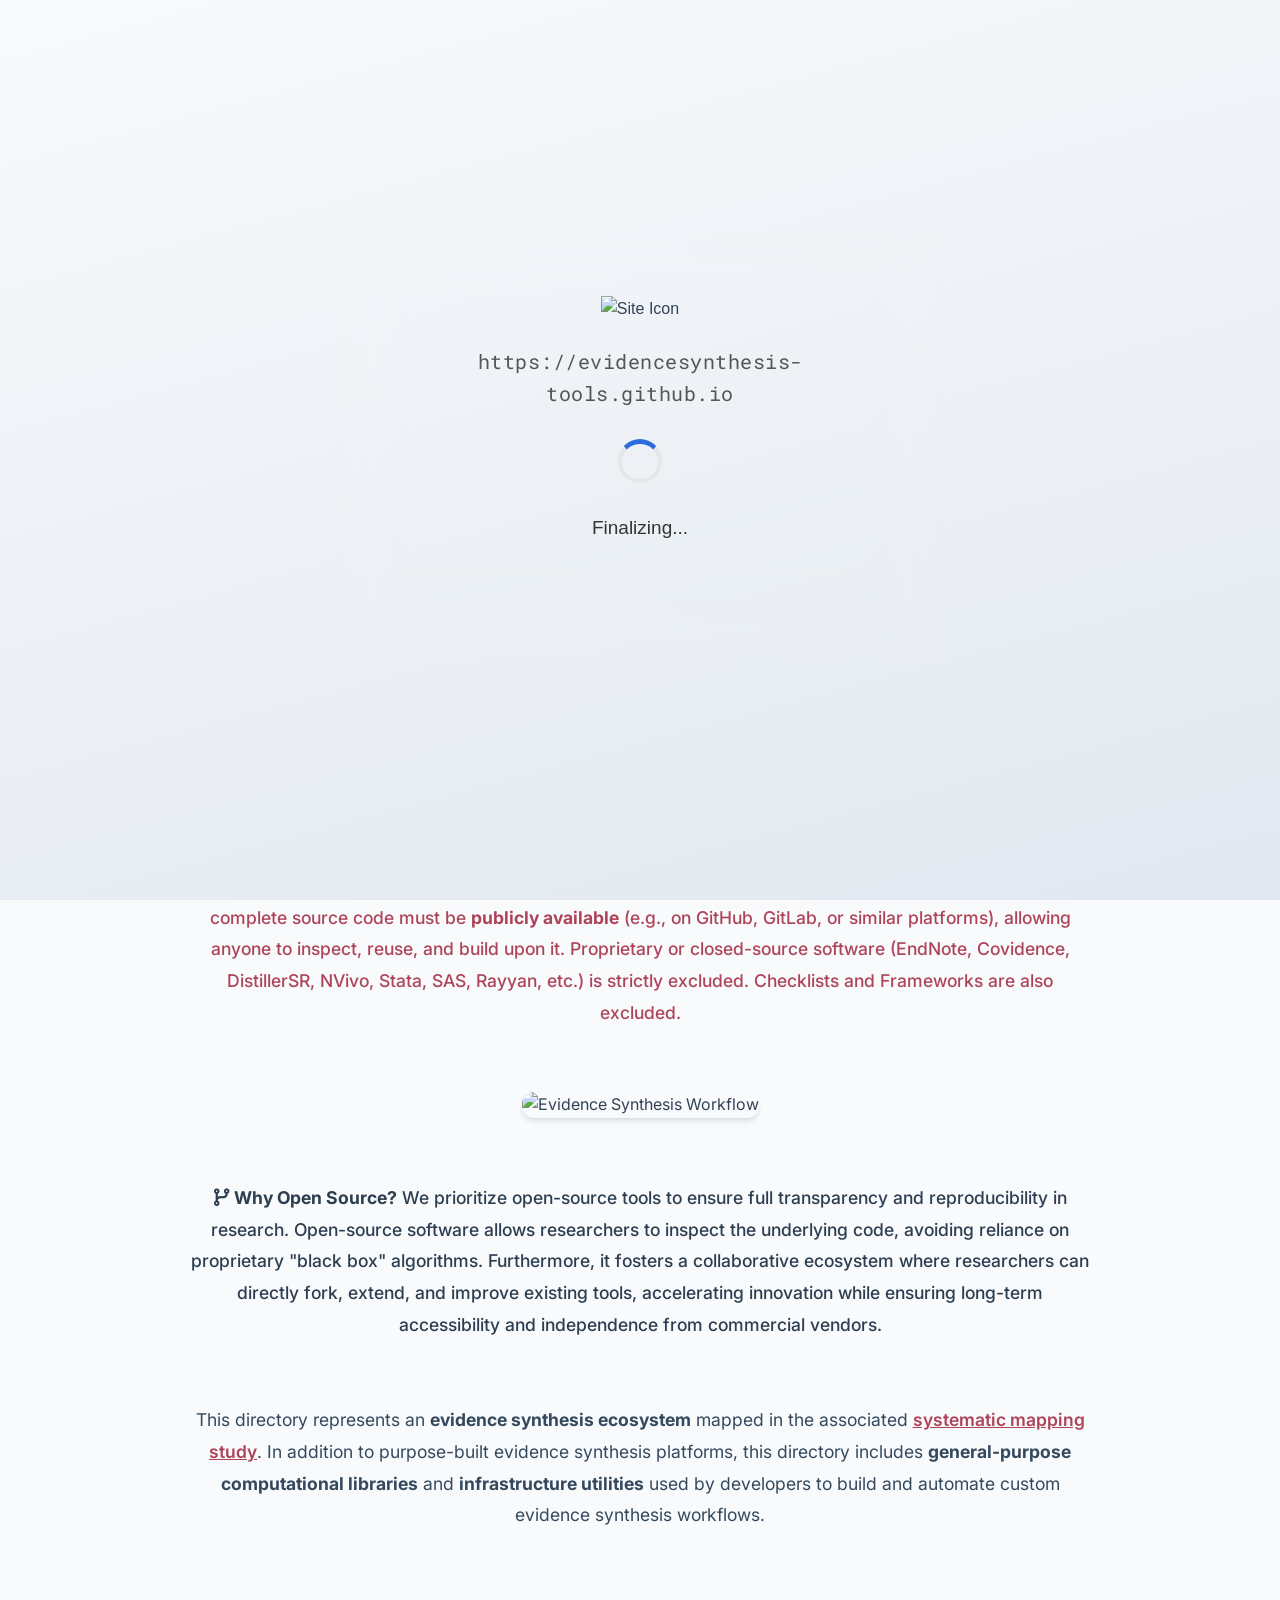
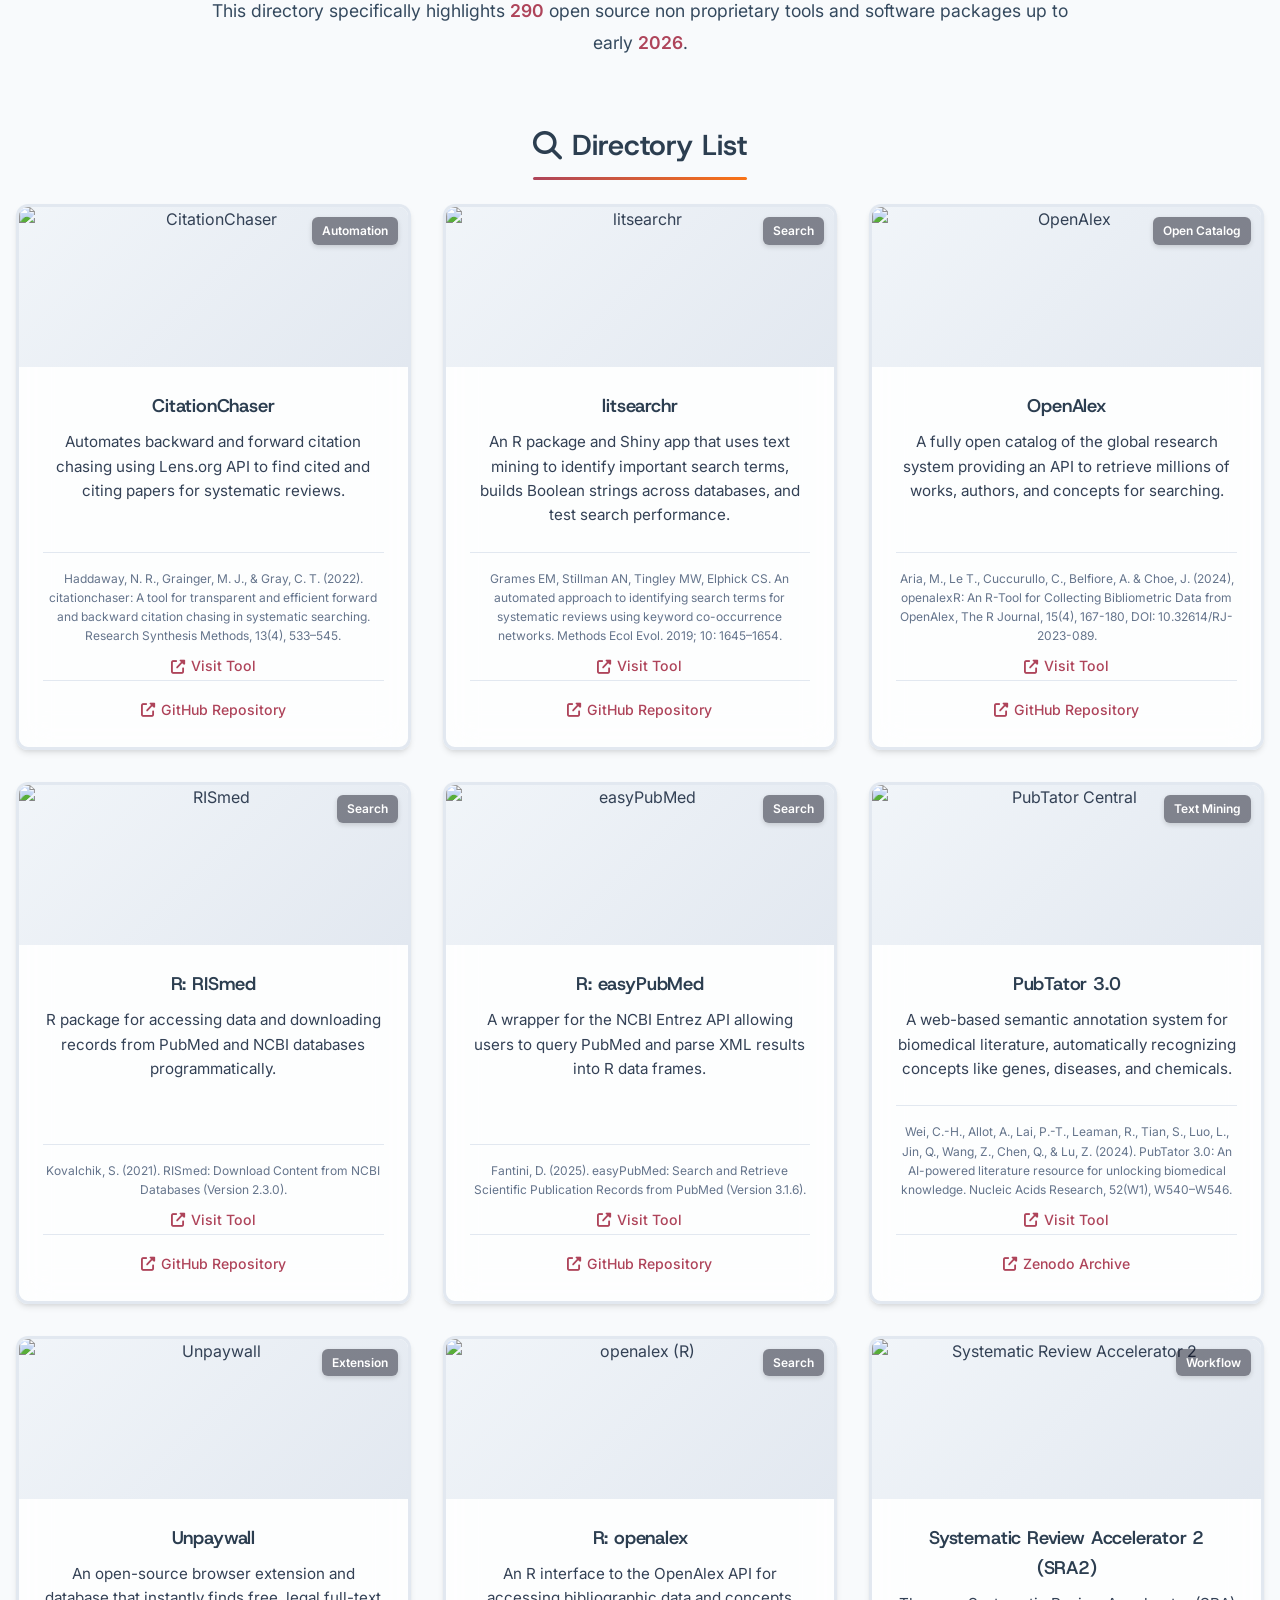
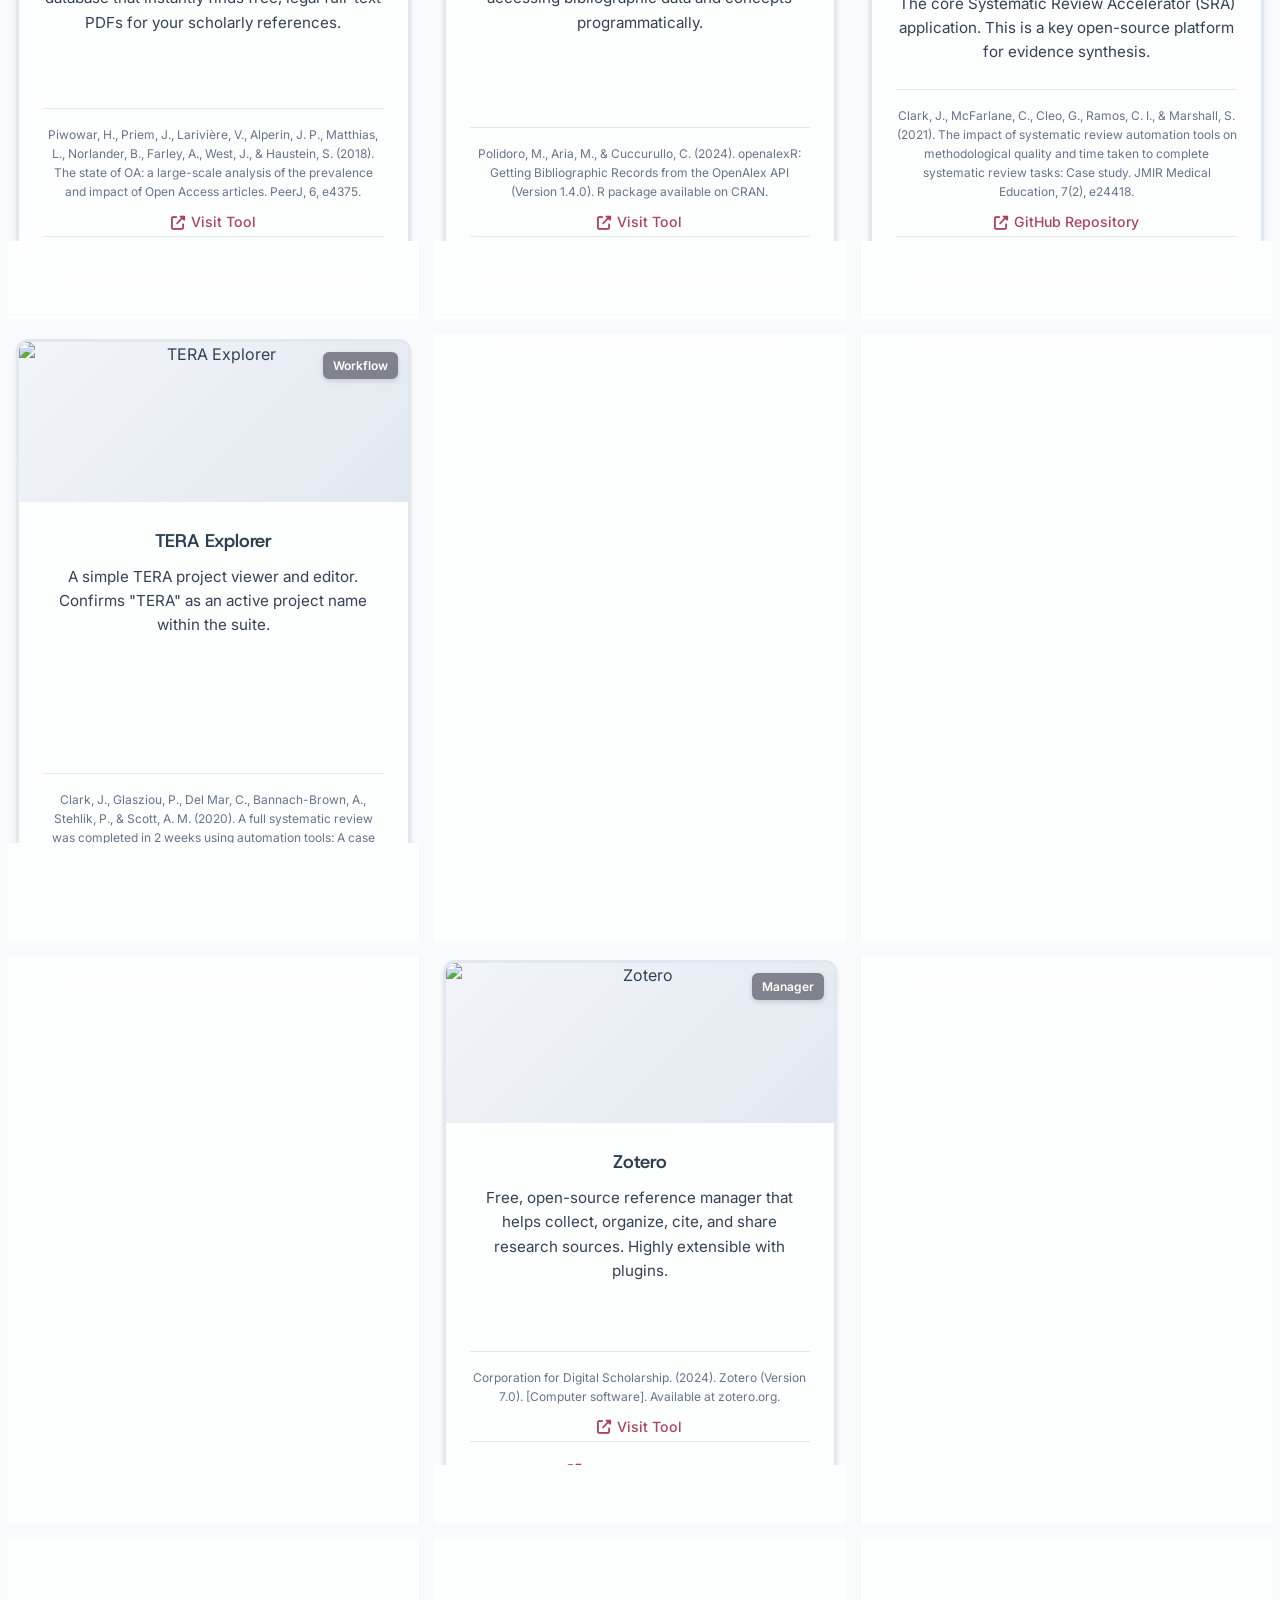
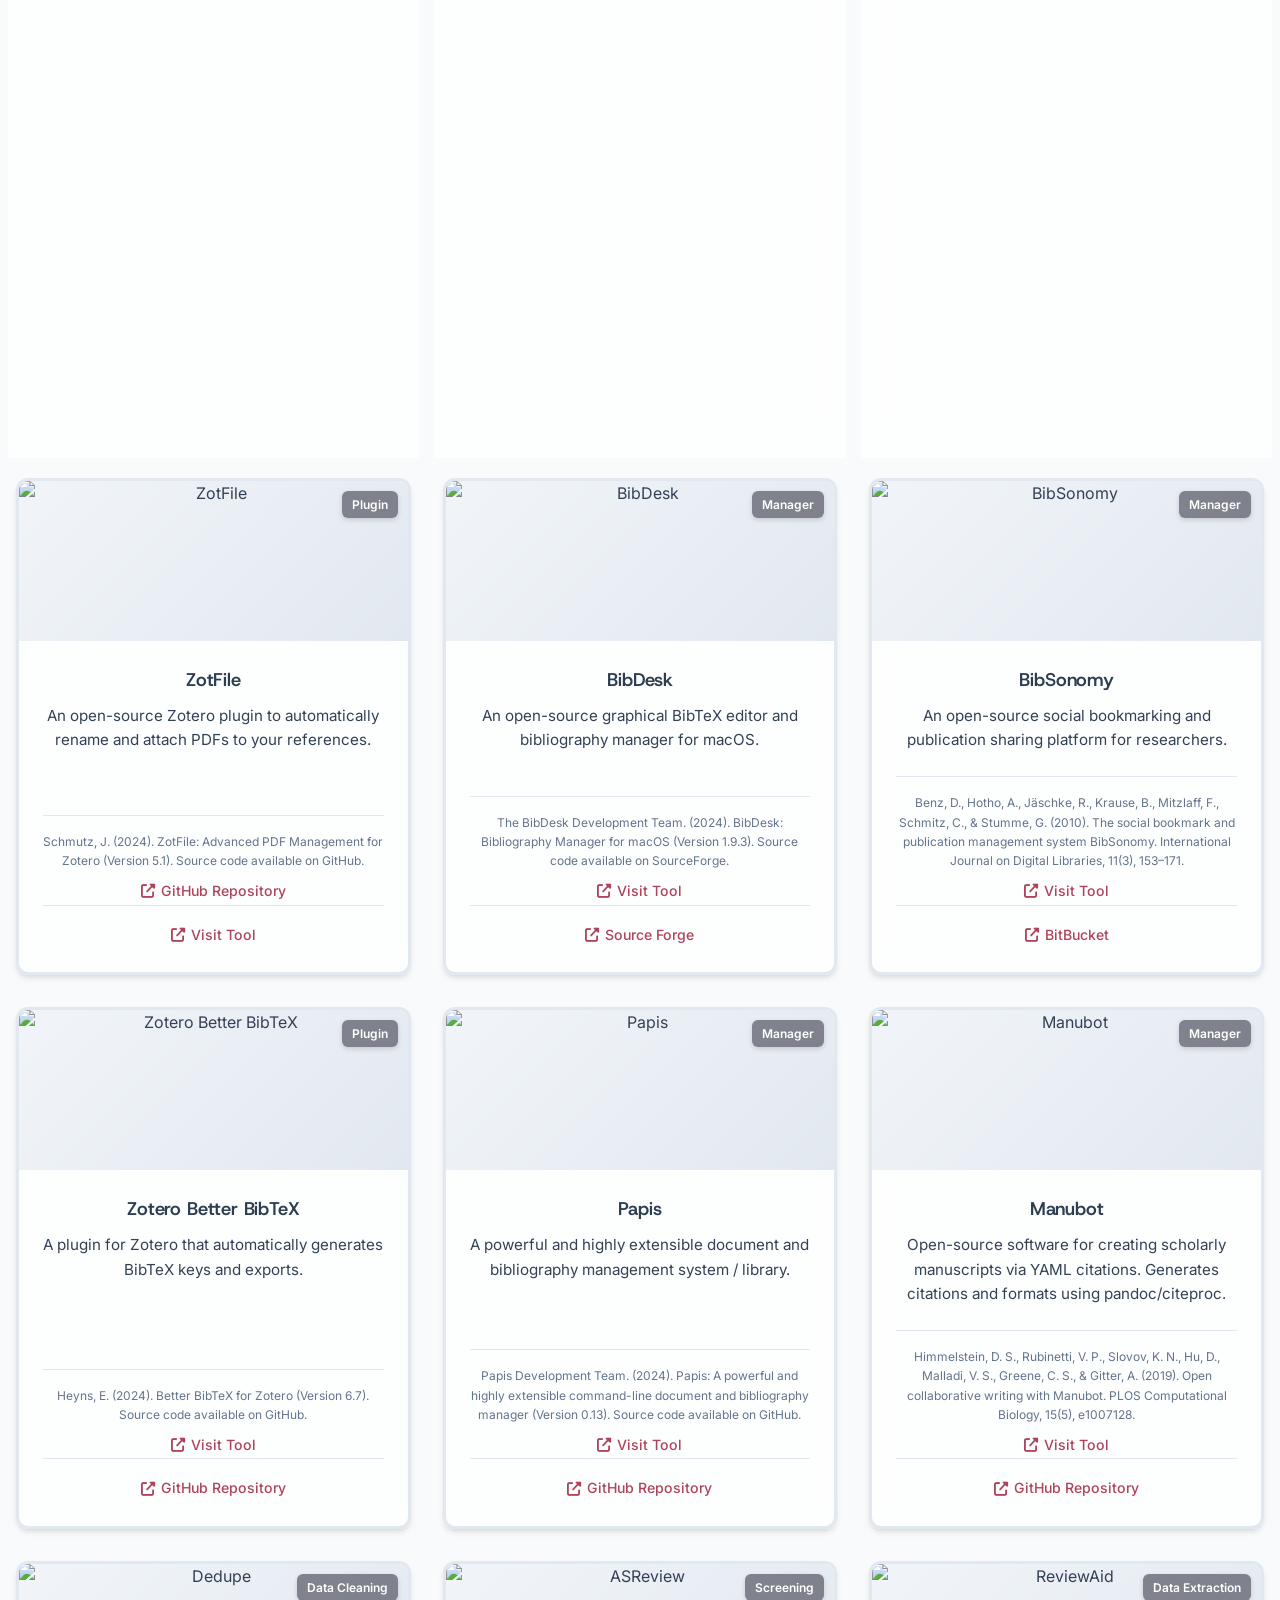
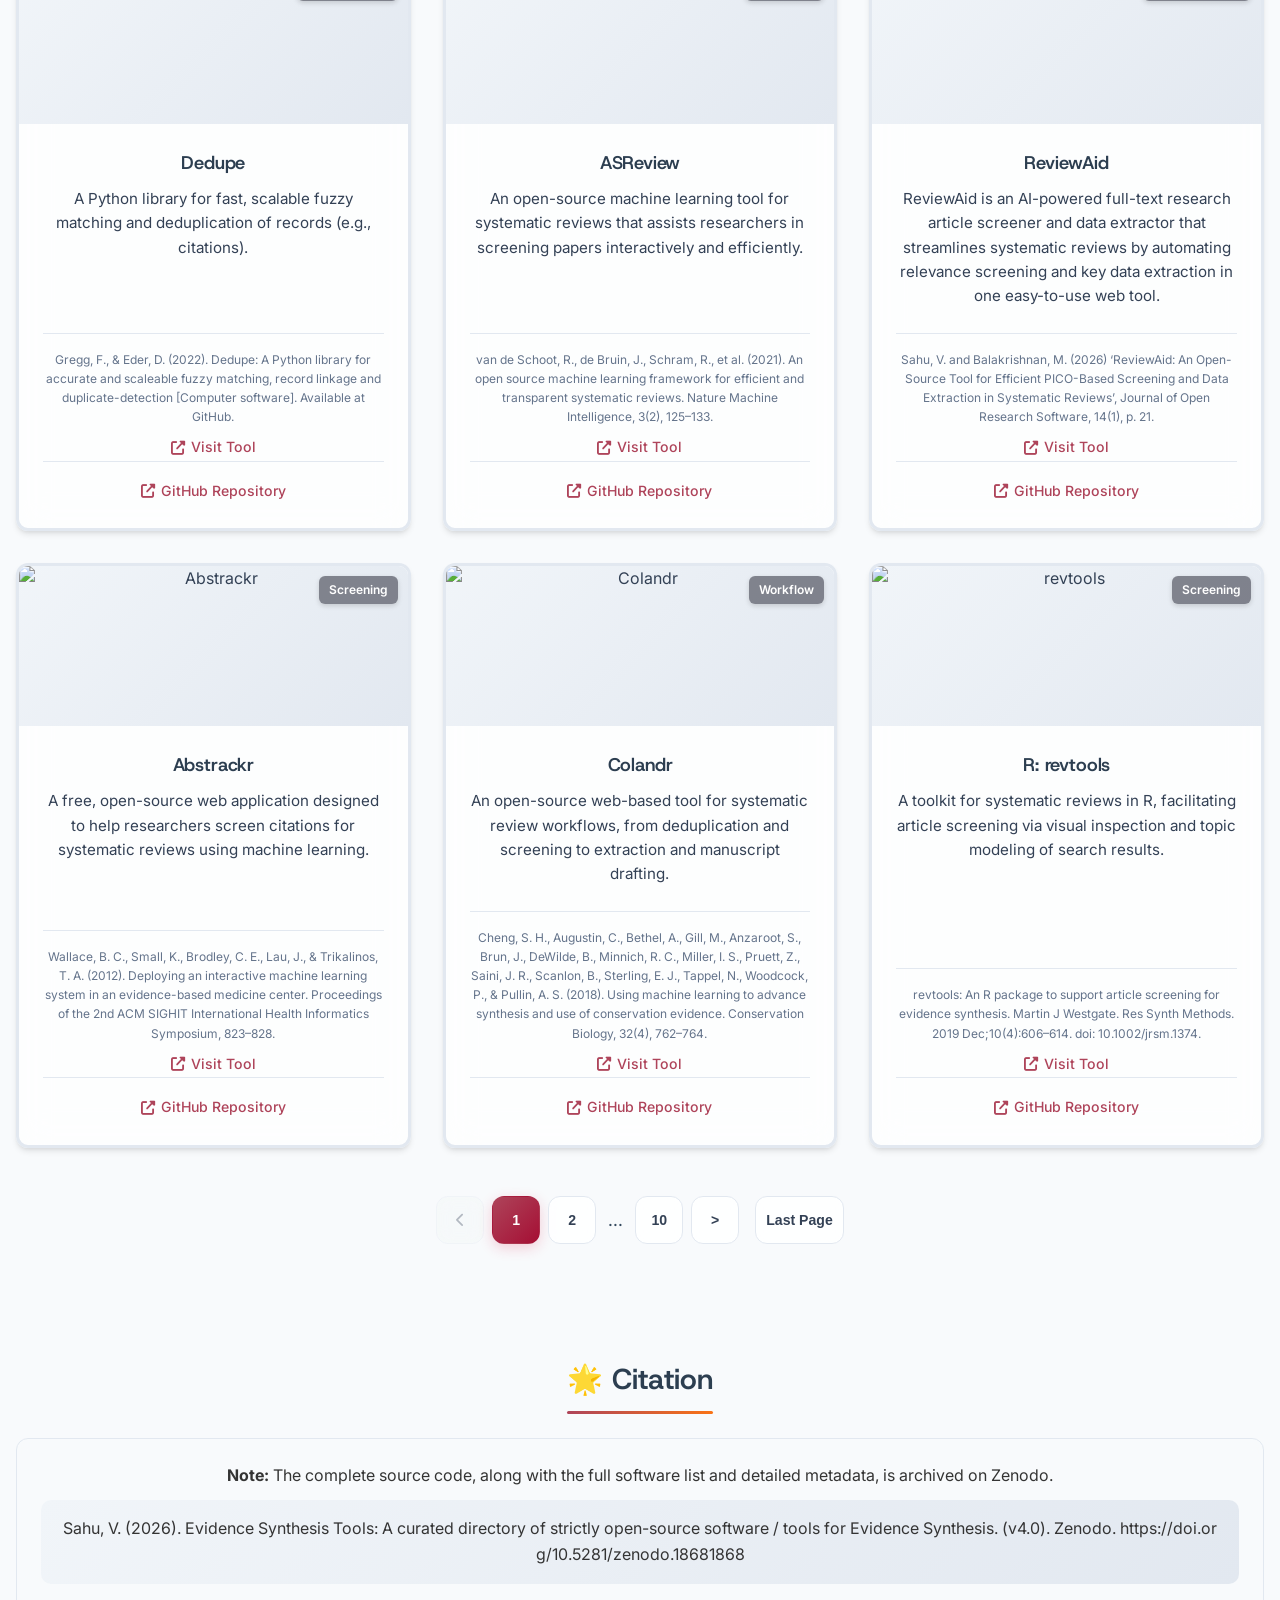
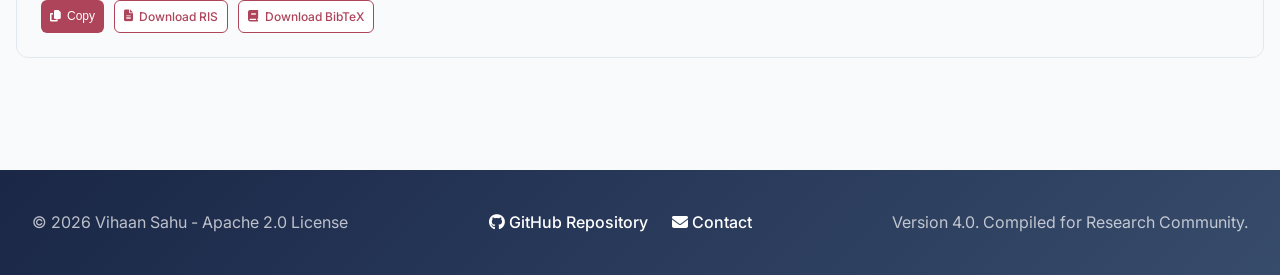
==== commit 65ba5e4f: "improving seo" ====
--- a/index.html
+++ b/index.html
@@ -5,11 +5,11 @@
   <meta name="google-site-verification" content="TWhFm0SLBwJmrFhQvTEpG0DP7LYbB4RCsrCu6GWOHN4" />
   <meta charset="UTF-8">
   <meta name="viewport" content="width=device-width, initial-scale=1.0">
-  <title>Directory List / Evidence Synthesis Tools</title>
-  <meta name="description"
-    content="A comprehensive directory of Open Source tools/ softwares and scripts for Evidence Synthesis. Explore tools for Risk of Bias, Screening, Data Extraction, and Statistical Analysis.">
+   <title>Evidence Synthesis Tools: Free Open-Source Tools & Software Directory</title>
+      <meta name="description"
+    content="A curated directory of free open-source tools and software for evidence synthesis, systematic reviews, and meta-analysis. Find free tools for screening, risk of bias, data extraction, etc.">
   <meta name="keywords"
-    content="Evidence Synthesis, Systematic Review, Meta-analysis,R package,CRAN, Systematic Review Toolbox, Open Source, Risk of Bias, Screening Tools, Research Software, Academic Software, Systematic Review Tools">
+    content="Evidence Synthesis, Systematic Review, Meta-analysis, R package,CRAN, Systematic Review Toolbox, Open Source, Risk of Bias, Screening Tools, Research Software, Academic Software, Systematic Review Tools">
   <meta name="robots" content="index, follow, max-image-preview:large, max-snippet:-1, max-video-preview:-1">
   <meta name="author" content="Vihaan Sahu">
 
@@ -23,9 +23,9 @@
 
   <meta property="og:type" content="website">
   <meta property="og:url" content="https://evidencesynthesis-tools.github.io/">
-  <meta property="og:title" content="Evidence Synthesis Tools / Open Source Directory">
+  <meta property="og:title" content="Evidence Synthesis Tools: Free Open-Source Tools & Software Directory">
   <meta property="og:description"
-    content="Explore open-source tools for Evidence Synthesis, from risk of bias visualization to AI-assisted screening. Curated for the research community.">
+    content="Explore free open-source tools for Evidence Synthesis, from risk of bias visualization to AI-assisted screening. Curated for the research community.">
 
   <meta property="og:image" content="https://evidencesynthesis-tools.github.io/assets/banner2.png">
   <meta property="og:image:width" content="1200">
@@ -36,11 +36,10 @@
 
 
   <meta name="twitter:card" content="summary_large_image">
-  <meta name="twitter:title" content="Evidence Synthesis Tools | Open Source Directory">
-  <meta name="twitter:description" content="Explore open-source tools/ softwares for Evidence Synthesis.">
+  <meta name="twitter:title" content="Evidence Synthesis Tools: Free Open-Source Tools & Software Directory">
+  <meta name="twitter:description" content="A curated directory of free open-source tools and software for evidence synthesis, systematic reviews, and meta-analysis. Find free tools for screening, risk of bias, data extraction, etc.">
   <meta name="twitter:image" content="https://evidencesynthesis-tools.github.io/assets/banner2.png">
   <meta name="twitter:image:alt" content="Evidence Synthesis Tools Banner">
-
 
   <script type="application/ld+json">
   [
@@ -49,7 +48,7 @@
       "@type": "WebSite",
       "name": "Evidence Synthesis Tools",
       "url": "https://evidencesynthesis-tools.github.io/",
-      "description": "A comprehensive directory of 290 Open Source software and scripts for Evidence Synthesis.",
+      "description": "A comprehensive directory of 200+ Open Source software and scripts for Evidence Synthesis.",
       "potentialAction": {
         "@type": "SearchAction",
         "target": {
@@ -66,6 +65,35 @@
           "@type": "ImageObject",
           "url": "https://evidencesynthesis-tools.github.io/assets/icon.png"
         }
+      }
+    },
+    {
+      "@context": "https://schema.org",
+      "@type": "CollectionPage",
+      "name": "Evidence Synthesis Tools Directory",
+      "url": "https://evidencesynthesis-tools.github.io/",
+      "description": "A curated directory of strictly open-source software and tools for evidence synthesis, systematic reviews, and meta-analysis.",
+      "isPartOf": {
+        "@type": "WebSite",
+        "url": "https://evidencesynthesis-tools.github.io/"
+      },
+      "mainEntity": {
+        "@type": "ItemList",
+        "numberOfItems": "290",
+        "itemListElement": [
+          {
+            "@type": "ListItem",
+            "position": 1,
+            "name": "CitationChaser",
+            "url": "https://estech.shinyapps.io/citationchaser/"
+          },
+          {
+            "@type": "ListItem",
+            "position": 2,
+            "name": "MedSci Skills",
+            "url": "https://aperivue.com/en/skills"
+          }
+        ]
       }
     },
     {
@@ -88,6 +116,36 @@
         "name": "Home",
         "item": "https://evidencesynthesis-tools.github.io/"
       }]
+    },
+    {
+      "@context": "https://schema.org",
+      "@type": "FAQPage",
+      "mainEntity": [
+        {
+          "@type": "Question",
+          "name": "What is the Evidence Synthesis Tools directory?",
+          "acceptedAnswer": {
+            "@type": "Answer",
+            "text": "It is a curated directory of over 200+ strictly open-source software tools and scripts designed for evidence synthesis, systematic reviews, and meta-analysis."
+          }
+        },
+        {
+          "@type": "Question",
+          "name": "Are the tools listed in the Evidence Synthesis directory free?",
+          "acceptedAnswer": {
+            "@type": "Answer",
+            "text": "Yes, this directory strictly lists open-source, non-proprietary research software. The complete source code for every tool is publicly available on platforms like GitHub."
+          }
+        },
+        {
+          "@type": "Question",
+          "name": "What types of research tools are included?",
+          "acceptedAnswer": {
+            "@type": "Answer",
+            "text": "The directory includes tools for systematic review screening, risk of bias assessment, data extraction, meta-analysis, visualization, and citation chasing."
+          }
+        }
+      ]
     }
   ]
   </script>
@@ -1279,7 +1337,7 @@
       <img src="assets/Fig4.png" alt="Evidence Synthesis Logo" height="190">
       <h1>Evidence Synthesis Tools.</h1>
 
-      <p style="margin-bottom: 1.5rem;">A curated directory of strictly open-source software / tools for Evidence
+      <p style="margin-bottom: 1.5rem;">A curated directory of free open-source tools and software for Evidence
         Synthesis.</p>
 
       <div class="header-badges">
@@ -2704,7 +2762,7 @@
           <div class="tool-card">
             <div class="card-image">
               <span class="badge">Meta-analysis</span>
-              <img src="softwares/metarnaseq.png" alt="R: metaRNAseq">
+              <img src="softwares/metarnaseq.png" alt="R: weightr">
             </div>
             <div class="card-content">
               <h3 class="card-title">R: metaRNAseq</h3>
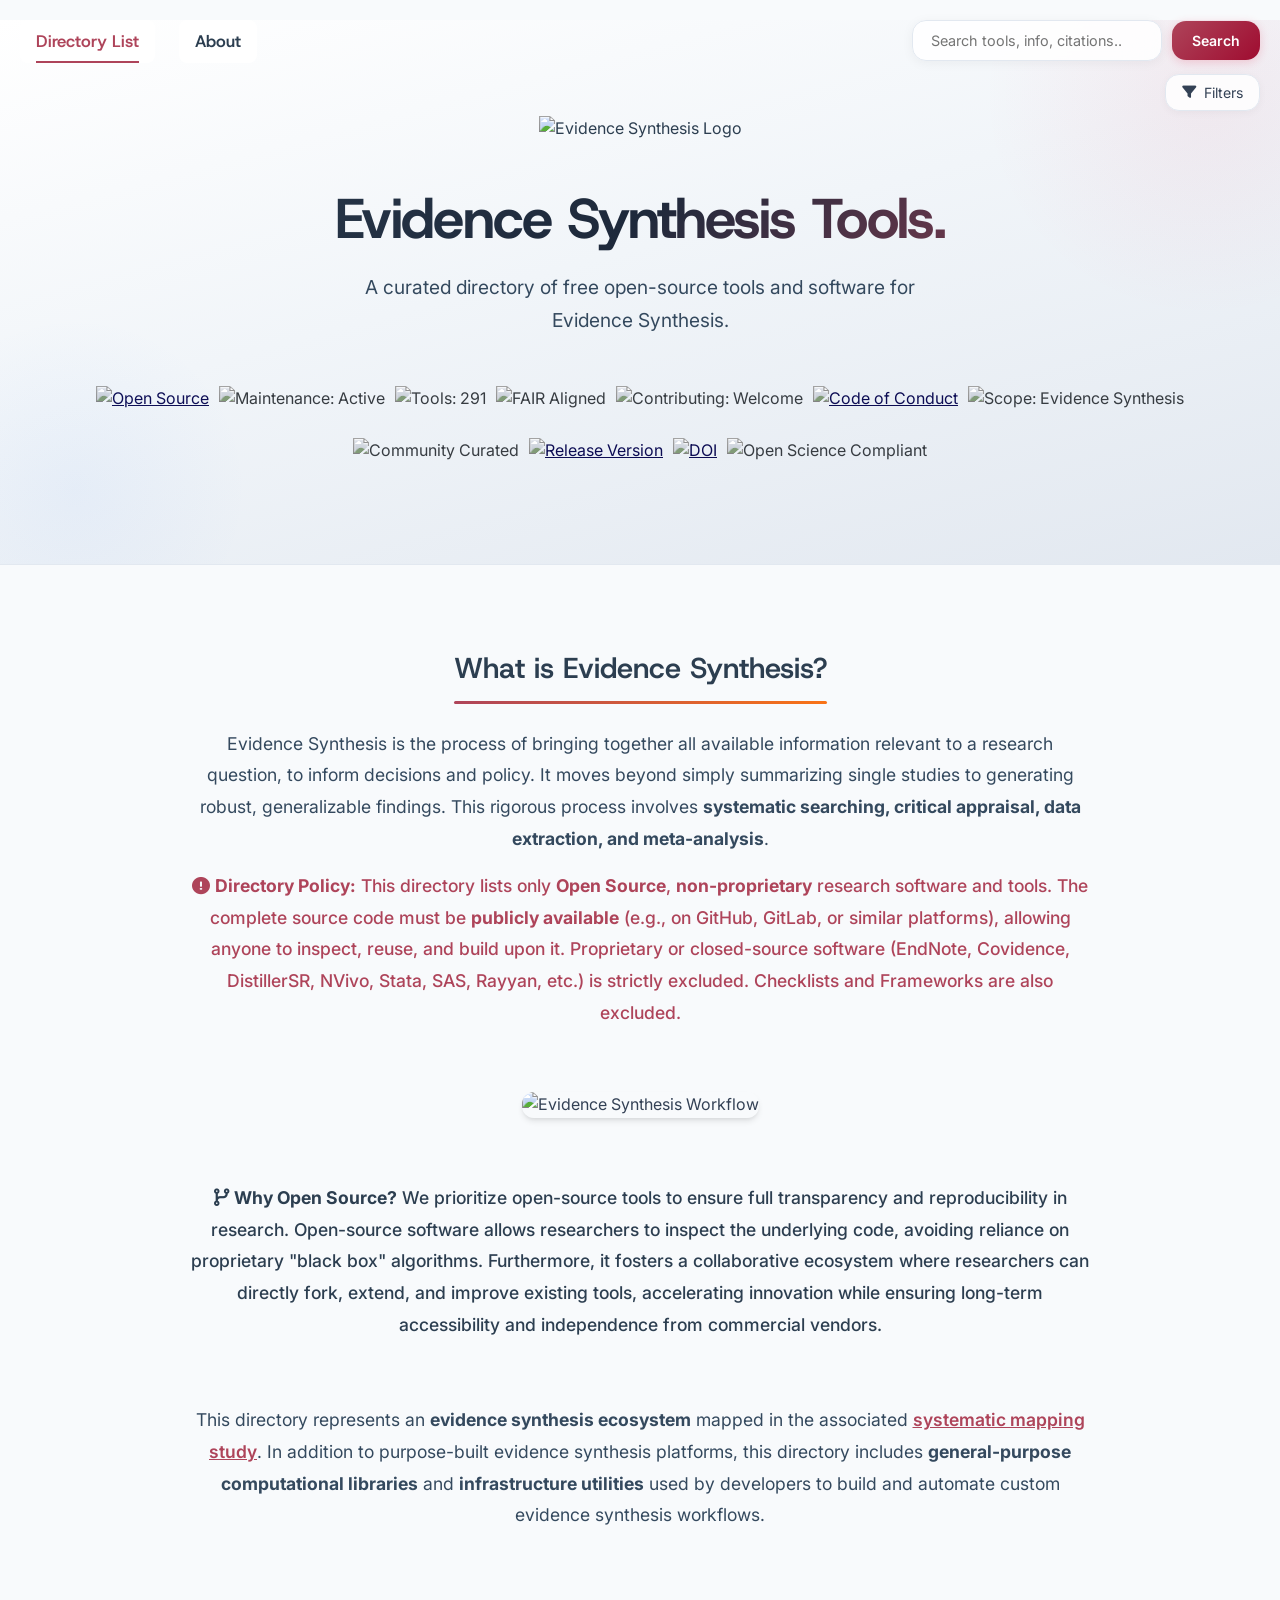
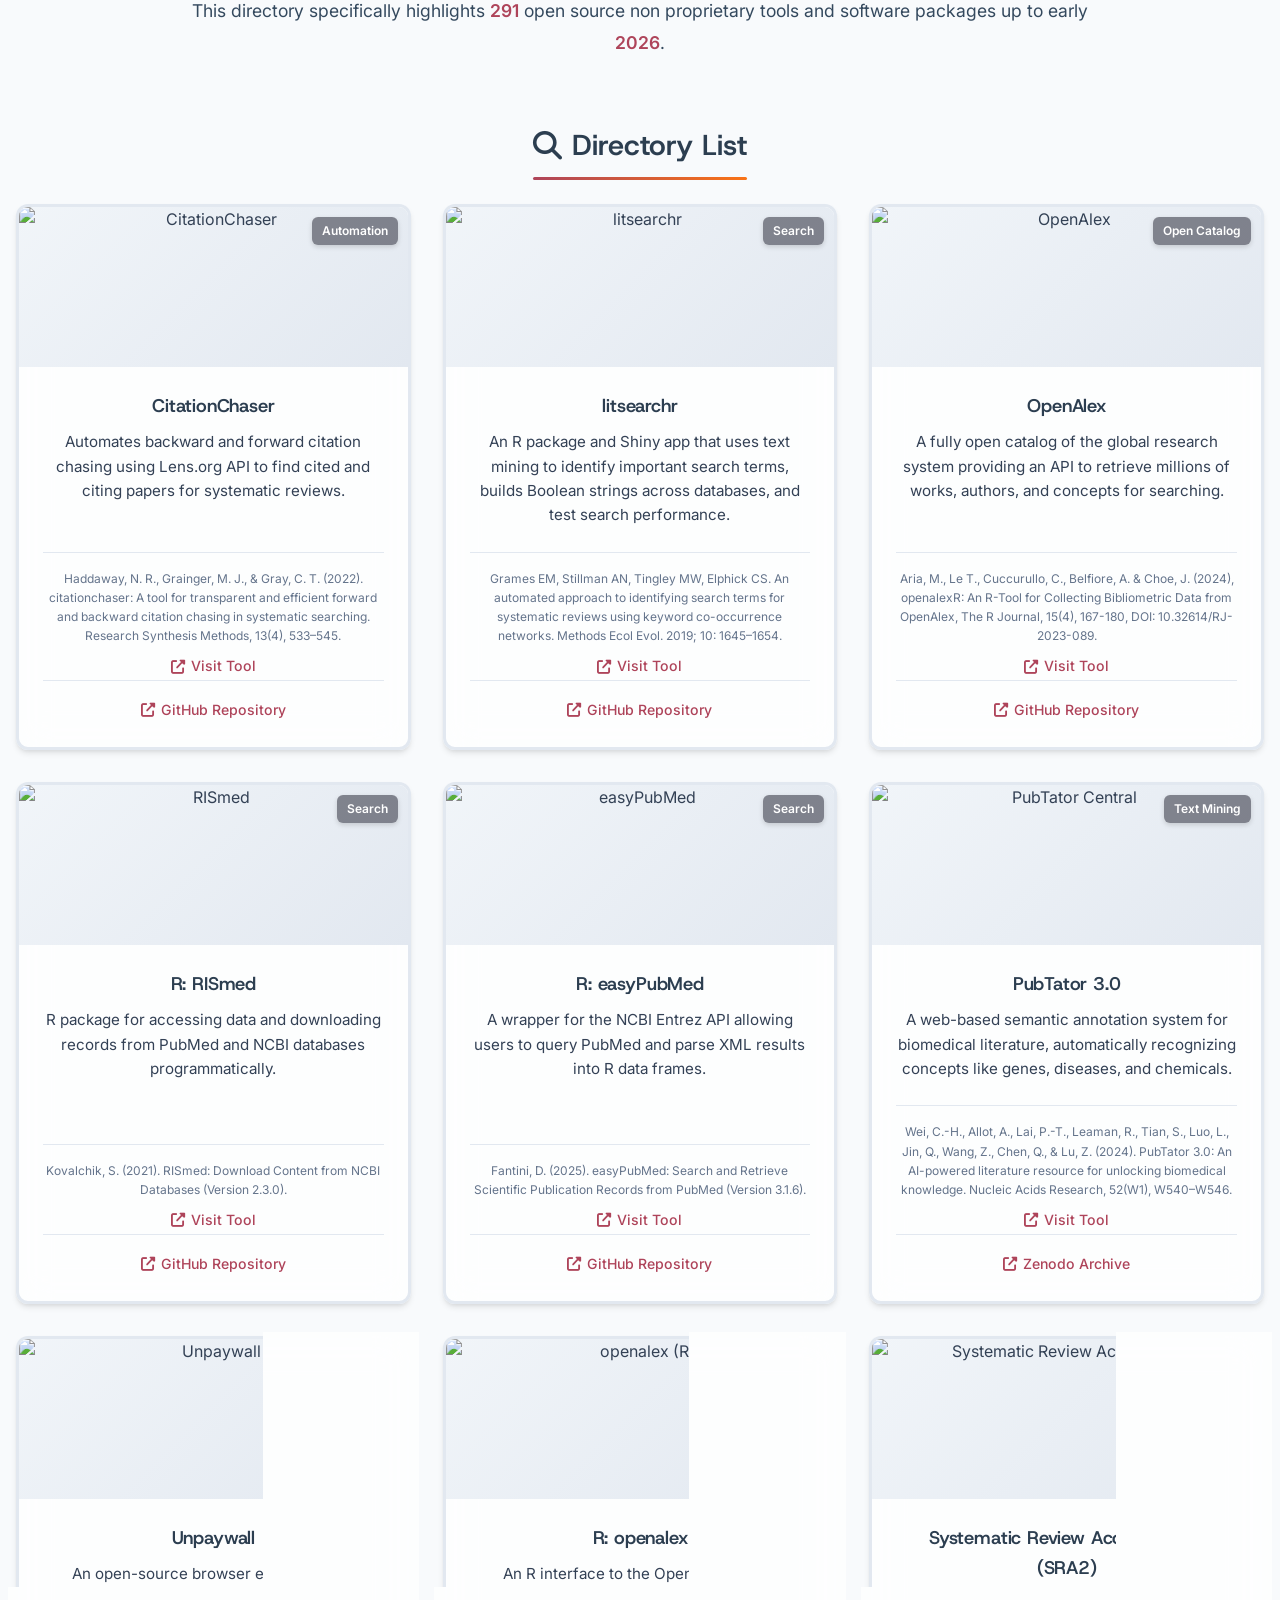
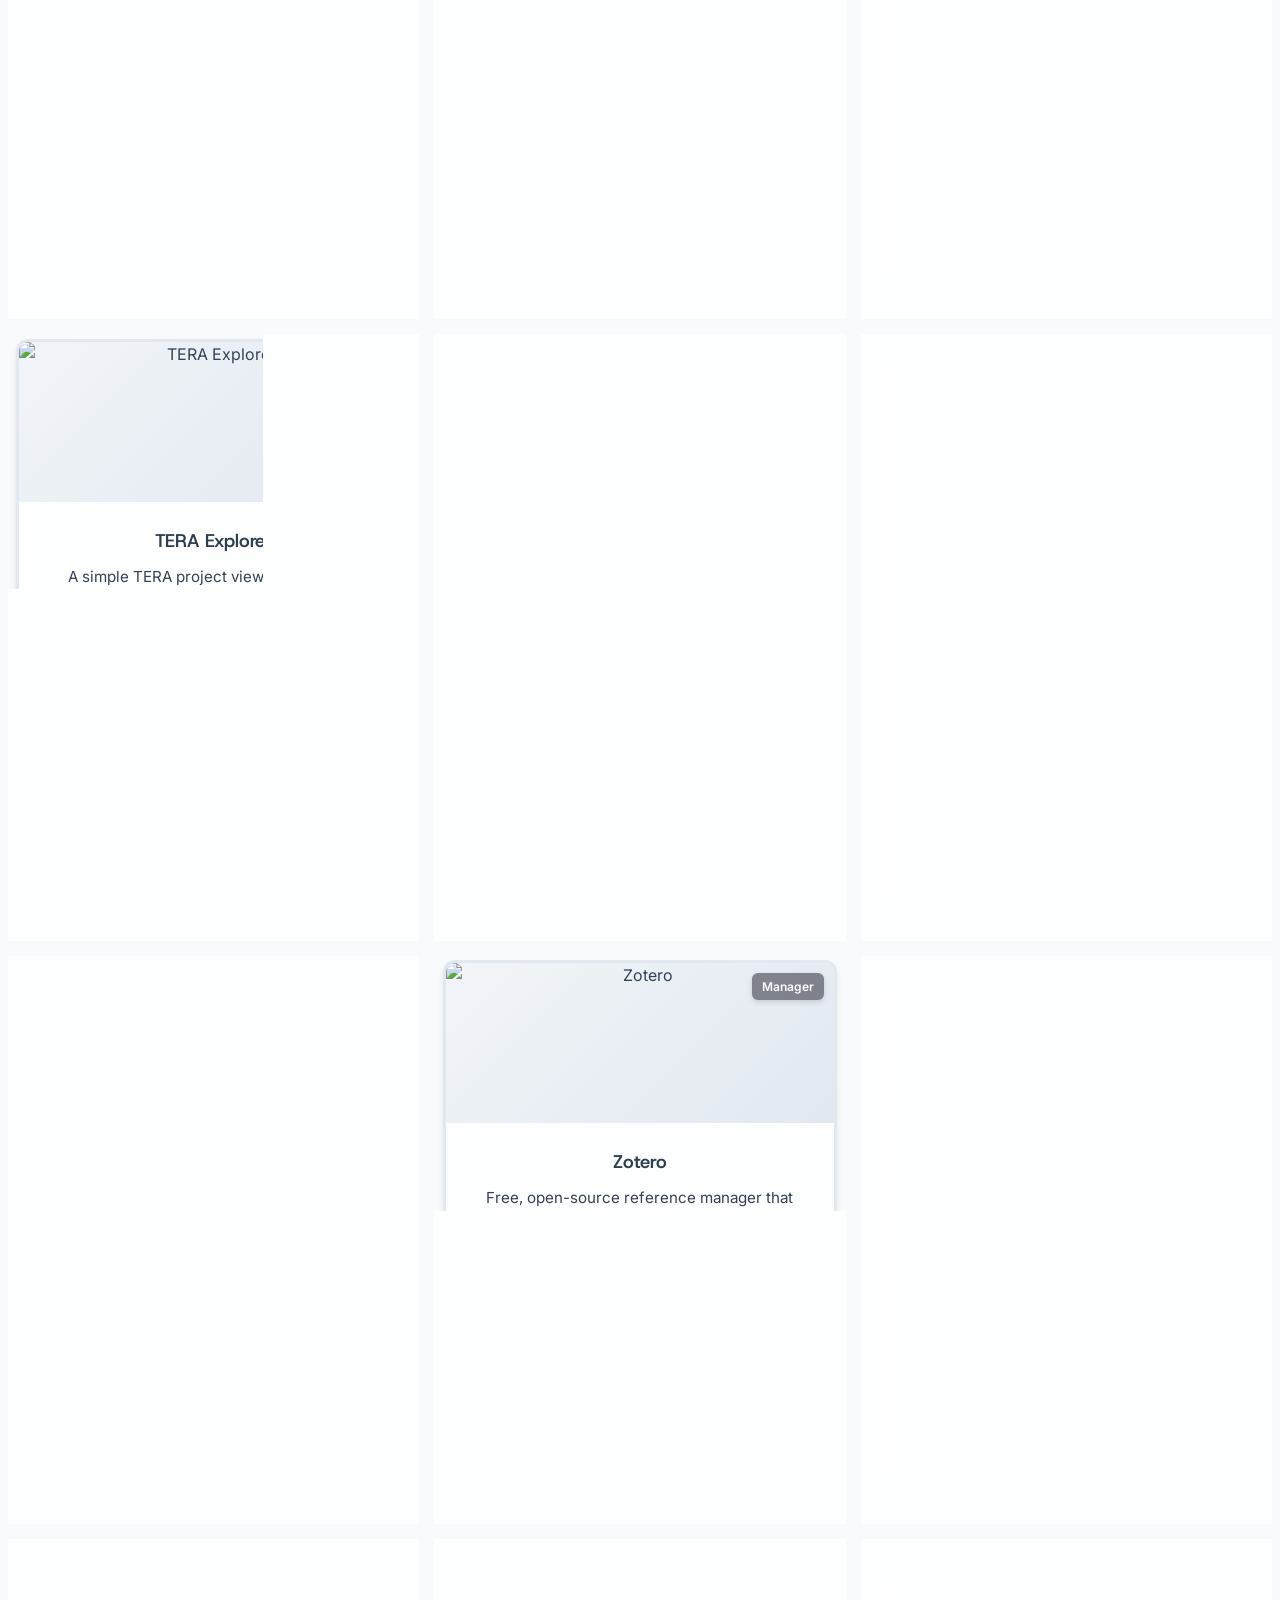
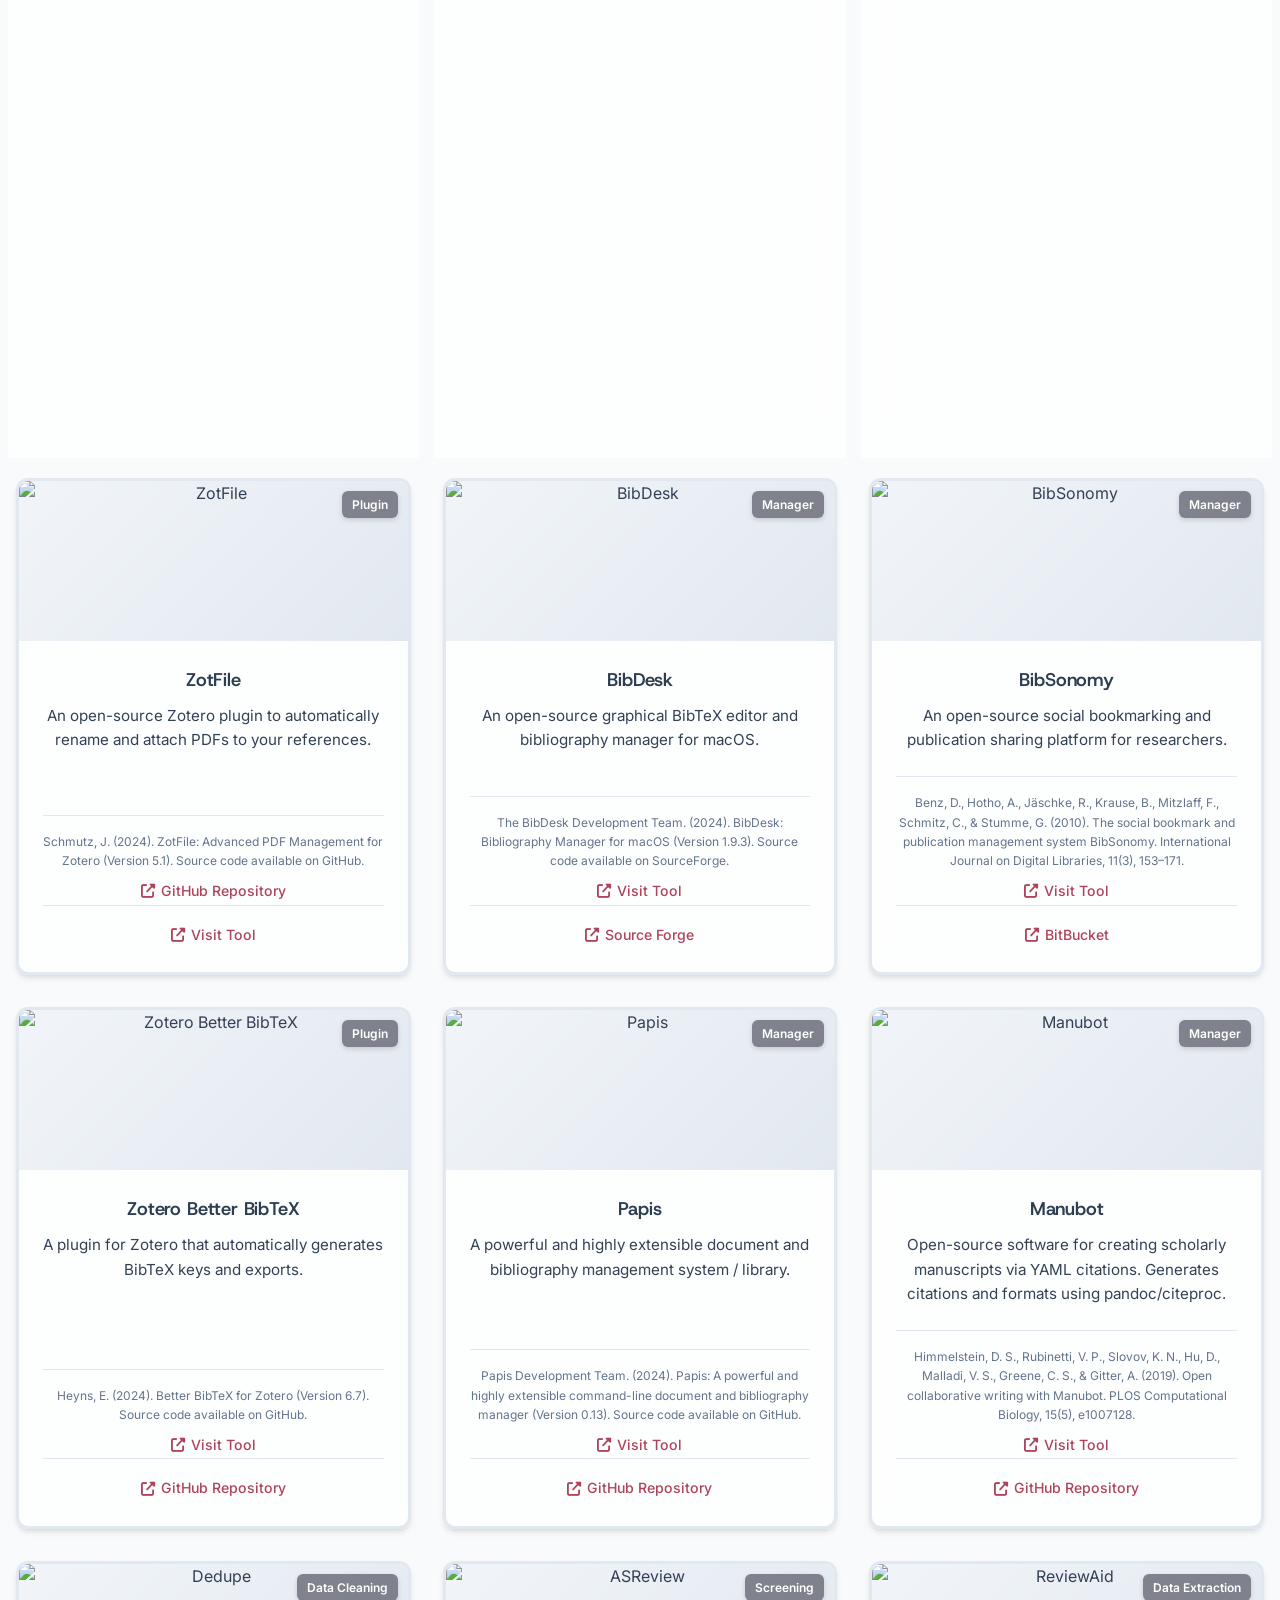
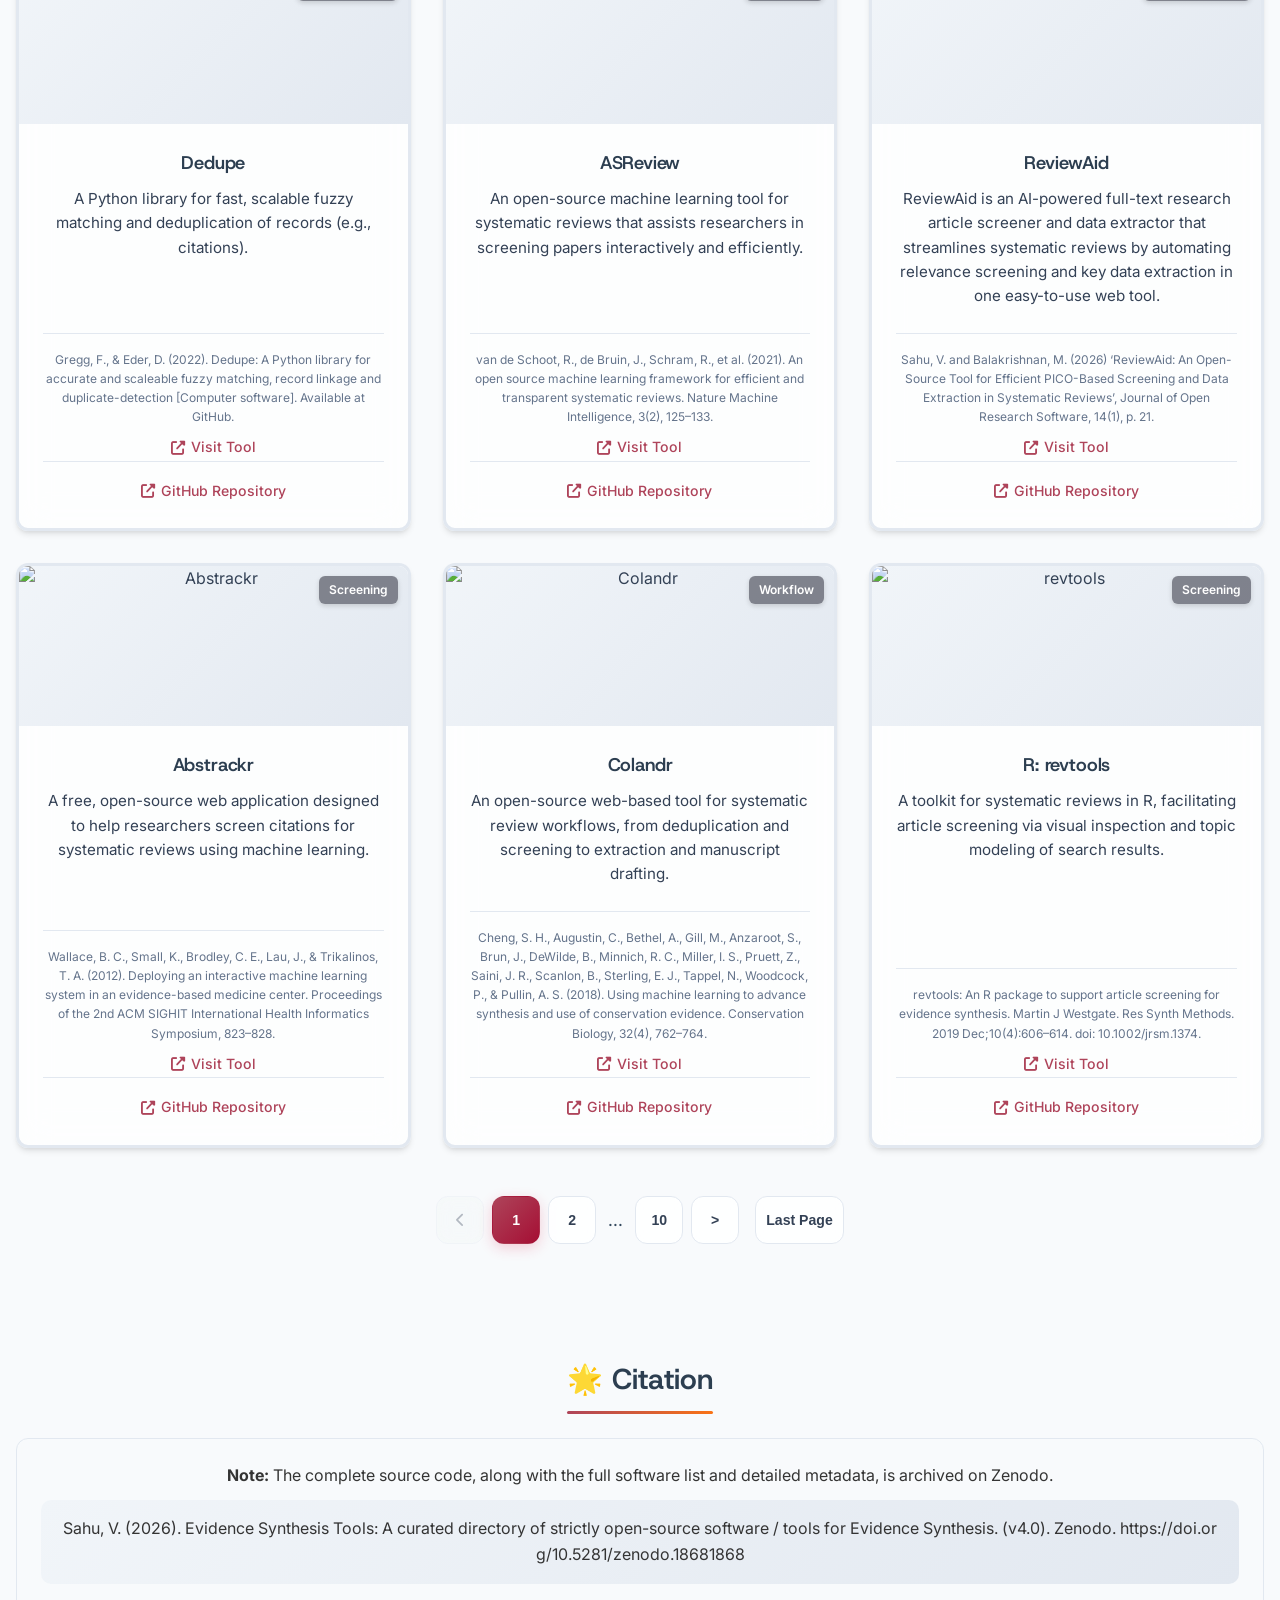
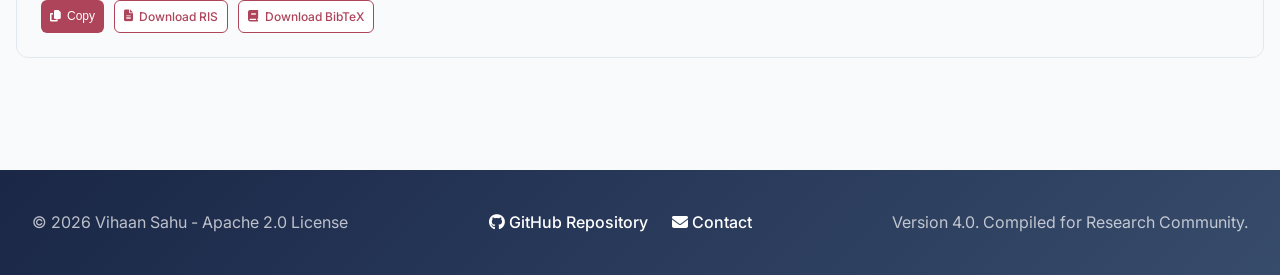
==== commit de313d32: "#7" ====
--- a/index.html
+++ b/index.html
@@ -79,7 +79,7 @@
       },
       "mainEntity": {
         "@type": "ItemList",
-        "numberOfItems": "290",
+        "numberOfItems": "291",
         "itemListElement": [
           {
             "@type": "ListItem",
@@ -1344,7 +1344,7 @@
         <a href="https://opensource.org/licenses/Apache-2.0" target="_blank" rel="noopener noreferrer"><img
             src="https://img.shields.io/badge/Open%20Source-blue?style=for-the-badge" alt="Open Source"></a>
         <img src="https://img.shields.io/badge/Maintained-Active-success?style=for-the-badge" alt="Maintenance: Active">
-        <img src="https://img.shields.io/badge/Tools-290-brightgreen?style=for-the-badge" alt="Tools: 290">
+        <img src="https://img.shields.io/badge/Tools-291-brightgreen?style=for-the-badge" alt="Tools: 291">
         <img src="https://img.shields.io/badge/FAIR-Aligned-orange?style=for-the-badge" alt="FAIR Aligned">
         <img src="https://img.shields.io/badge/Contributing-Welcome-brightgreen?style=for-the-badge"
           alt="Contributing: Welcome">
@@ -1431,7 +1431,7 @@
       <section class="tools-category">
         <div class="intro-text">
           <p>
-            This directory specifically highlights <strong class="highlight-strong">290</strong> open source non
+            This directory specifically highlights <strong class="highlight-strong">291</strong> open source non
             proprietary tools and software packages
             up to early <strong class="highlight-strong">2026</strong>.
           </p>
@@ -2762,7 +2762,7 @@
           <div class="tool-card">
             <div class="card-image">
               <span class="badge">Meta-analysis</span>
-              <img src="softwares/metarnaseq.png" alt="R: weightr">
+              <img src="softwares/metarnaseq.png" alt="R: metarnaseq">
             </div>
             <div class="card-content">
               <h3 class="card-title">R: metaRNAseq</h3>
@@ -4501,7 +4501,7 @@
               <div class="card-footer"> <span class="citation-text">Kush, J. M., Grames, E. M., & Haddaway, N. R.
                   (2023). CiteSource: An R package and Shiny app for evaluating search sources and strategies (Version
                   0.0.1) [Computer software]. Available at github.com.</span> <a
-                  href="http://www.eshackathon.org/CiteSource/" target="_blank" class="tool-link"> <i
+                  href="https://eshackathon.org/projects/citesource/" target="_blank" class="tool-link"> <i
                     class="fas fa-external-link-alt"></i> Visit Tool </a> </div>
               <div class="card-footer"><a href="https://github.com/ESHackathon/CiteSource" target="_blank"
                   class="tool-link"><i class="fas fa-external-link-alt"></i> GitHub Repository</a></div>
@@ -5392,7 +5392,7 @@
                 </a>
               </div>
               <div class="card-footer">
-                <a href="https://github.com/IQWiG/searchbuildR" target="_blank" class="tool-link">
+                <a href="https://github.com/DrMattG/searchbuildR" target="_blank" class="tool-link">
                   <i class="fas fa-external-link-alt"></i> GitHub Repository
                 </a>
               </div>
@@ -7584,6 +7584,21 @@
                   href="https://aperivue.com/en/skills" target="_blank" class="tool-link"> <i
                     class="fas fa-external-link-alt"></i> Visit Tool </a> </div>
               <div class="card-footer"> <a href="https://github.com/Aperivue/medsci-skills" target="_blank" class="tool-link"> <i
+                    class="fas fa-external-link-alt"></i> GitHub Repository </a> </div>
+            </div>
+          </div>
+
+
+            <div class="tool-card">
+            <div class="card-image"> <span class="badge">Meta-analysis</span> <img src="softwares/weightr.png"
+                alt="MedSci Skills"> </div>
+            <div class="card-content">
+              <h3 class="card-title">weightr</h3>
+              <p class="card-desc">The weightr R package estimates weight-function models to adjust for publication bias in meta-analyses. It implements the Vevea and Hedges weight-function model and the modified Vevea and Woods model, allowing researchers to test and correct for systematic differences between published and unpublished studies during evidence synthesis.</p>
+              <div class="card-footer"> <span class="citation-text">Coburn KM, Vevea JL. (2019). weightr: Estimating Weight-Function Models for Publication Bias. R package version 2.0.2. CRAN package page</span> <a
+                  href="https://cran.r-project.org/web/packages/weightr/" target="_blank" class="tool-link"> <i
+                    class="fas fa-external-link-alt"></i> Visit Tool </a> </div>
+              <div class="card-footer"> <a href="https://github.com/cran/weightr" target="_blank" class="tool-link"> <i
                     class="fas fa-external-link-alt"></i> GitHub Repository </a> </div>
             </div>
           </div>
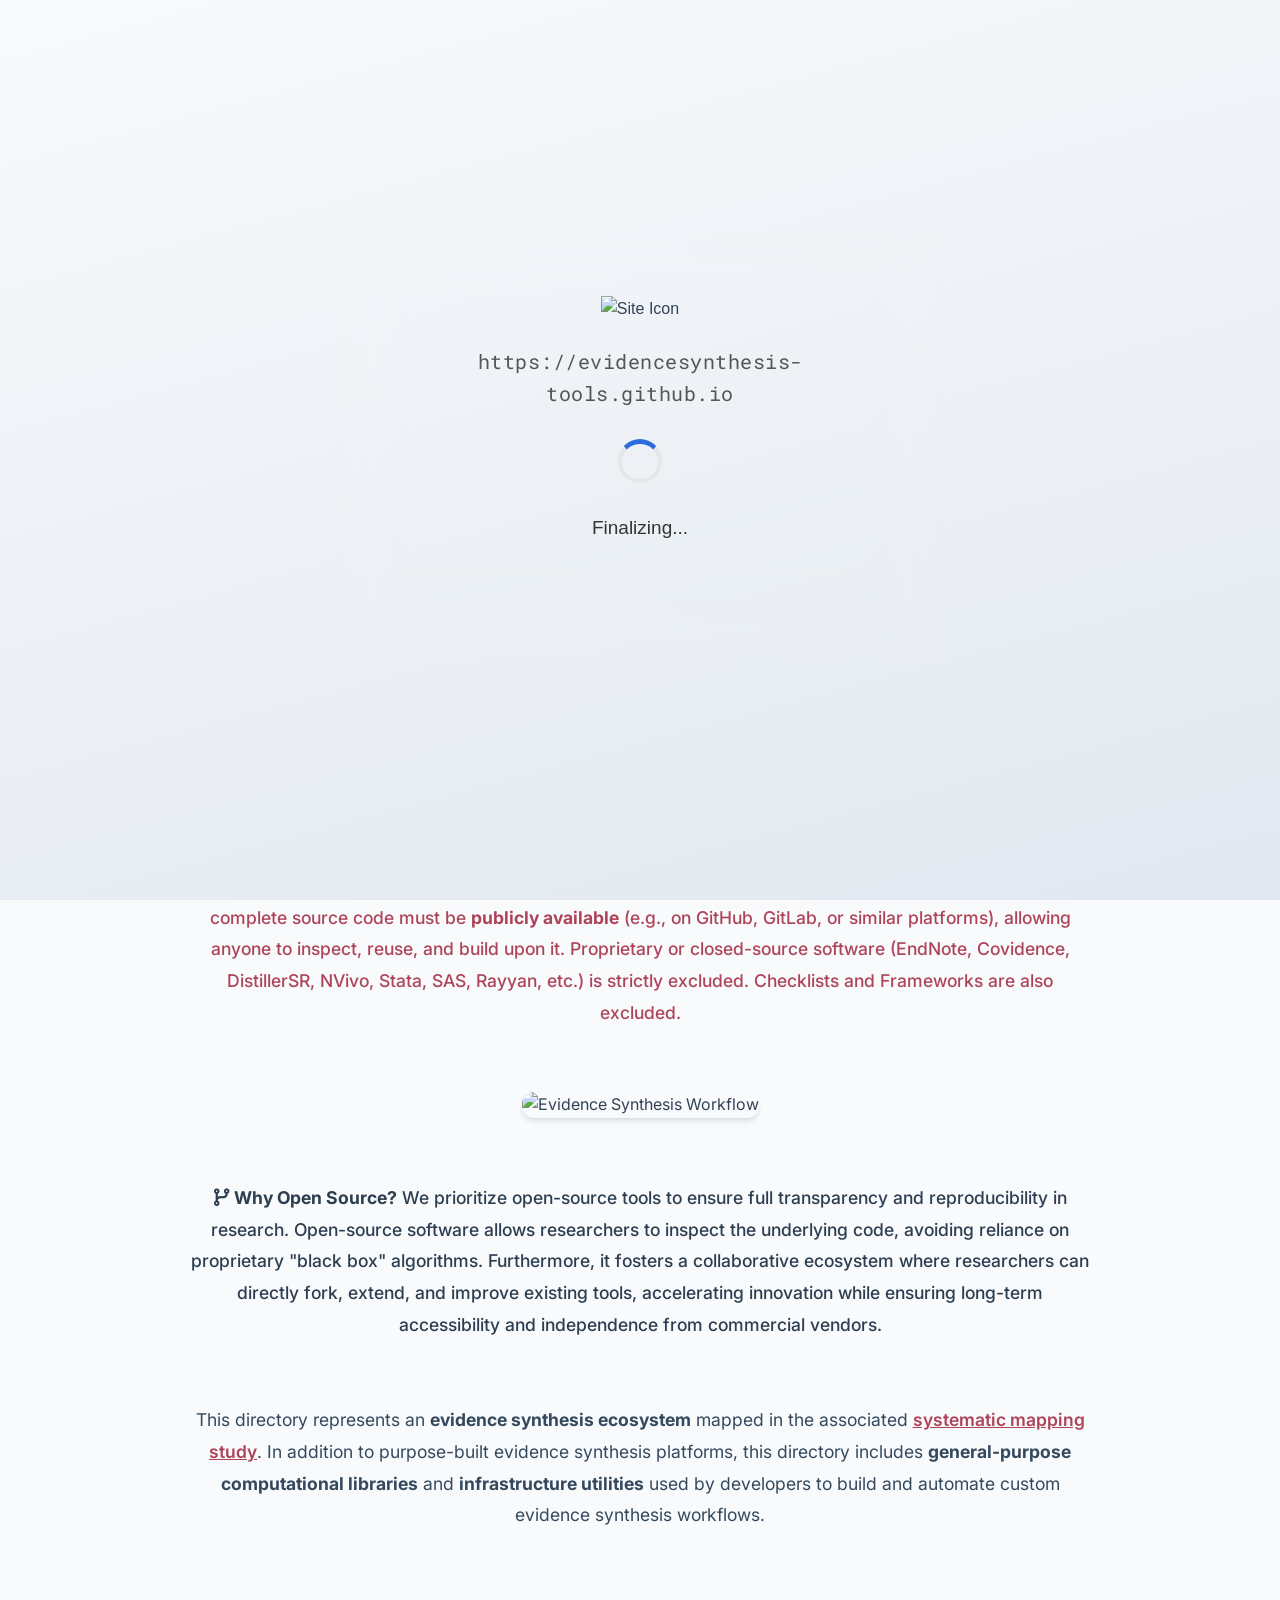
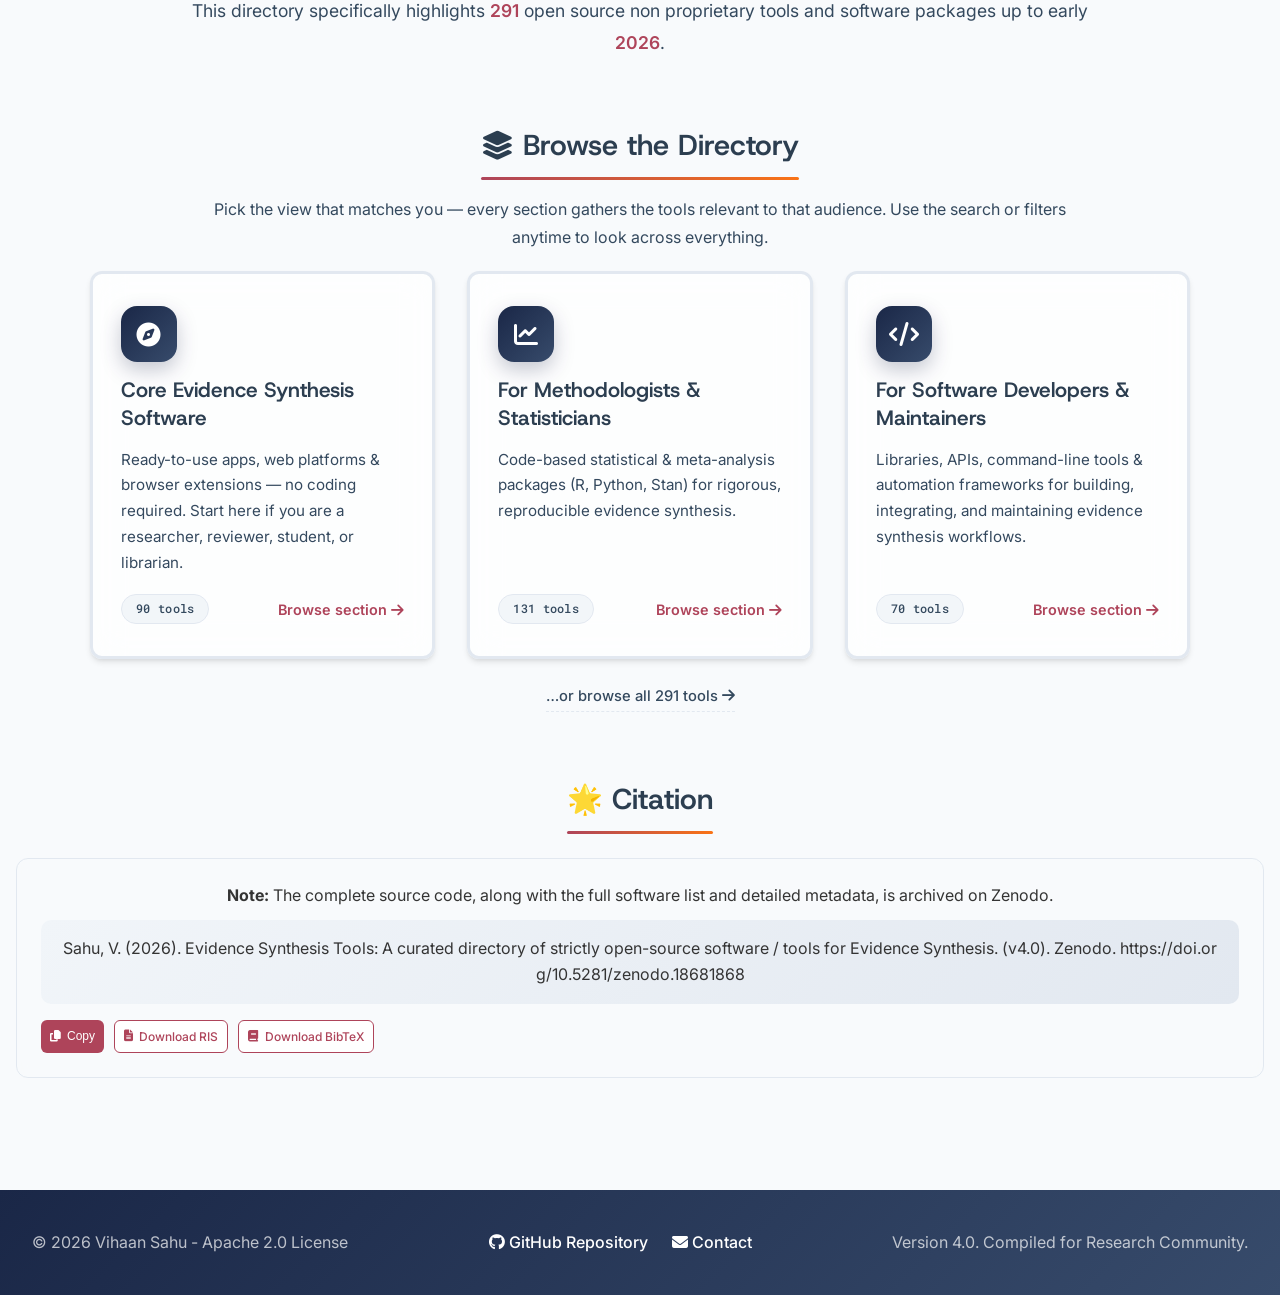
==== commit 5e6ced5e: "#6 the tools re in section as discussed" ====
--- a/index.html
+++ b/index.html
@@ -157,1051 +157,7 @@
     rel="stylesheet">
   <link rel="stylesheet" href="https://cdnjs.cloudflare.com/ajax/libs/font-awesome/6.4.0/css/all.min.css">
 
-  <style>
-    :root {
-      --primary-color: #2c3e50;
-      --secondary-color: #34495e;
-      --accent-color: #AE445A;
-      --accent-hover: #AE445A;
-      --light-bg: #f8fafc;
-      --text-color: #334155;
-      --border-color: #e2e8f0;
-      --card-shadow: 0 4px 6px -1px rgba(0, 0, 0, 0.1), 0 2px 4px -1px rgba(0, 0, 0, 0.06);
-      --hover-shadow: 0 10px 15px -3px rgba(0, 0, 0, 0.1), 0 4px 6px -2px rgba(0, 0, 0, 0.05);
-      --transition: all 0.3s ease;
-      --radius: 12px;
-    }
-
-    * {
-      margin: 0;
-      padding: 0;
-      box-sizing: border-box;
-    }
-
-
-    html {
-      scroll-behavior: auto;
-      height: 100%;
-      overflow: hidden;
-    }
-
-    body {
-      font-family: 'Inter', sans-serif;
-      line-height: 1.6;
-      color: var(--text-color);
-      background-color: var(--light-bg);
-      display: flex;
-      flex-direction: column;
-      min-height: 100vh;
-      width: 100%;
-      overflow: hidden;
-    }
-
-
-    #scroll-container {
-      width: 100%;
-      height: auto;
-      will-change: transform;
-      padding-top: 20px;
-      flex: 1;
-    }
-
-
-    .search-container {
-      position: fixed;
-      top: 20px;
-      right: 20px;
-      z-index: 1000;
-      display: flex;
-      flex-direction: column;
-      align-items: flex-end;
-      gap: 8px;
-    }
-
-    .search-box {
-      position: relative;
-      width: 300px;
-    }
-
-    .search-box input {
-      width: 100%;
-      padding: 11px 40px 11px 18px;
-      border-radius: 14px;
-      border: 1px solid var(--border-color);
-      background: rgba(255, 255, 255, 0.85);
-      backdrop-filter: blur(16px);
-      -webkit-backdrop-filter: blur(16px);
-      box-shadow: 0 2px 12px rgba(0, 0, 0, 0.05);
-      font-family: 'Inter', sans-serif;
-      font-size: 0.9rem;
-      color: var(--text-color);
-      outline: none;
-      transition: var(--transition);
-    }
-
-    .search-box input:focus {
-      border-color: var(--accent-color);
-      box-shadow: 0 0 0 3px var(--accent-glow), 0 4px 16px rgba(0, 0, 0, 0.06);
-      background: #fff;
-    }
-
-    .search-box i {
-      position: absolute;
-      right: 15px;
-      top: 50%;
-      transform: translateY(-50%);
-      color: #94a3b8;
-      pointer-events: none;
-      transition: var(--transition);
-    }
-
-    .search-box input:focus+i {
-      color: var(--accent-color);
-    }
-
-
-    .search-nav {
-      display: none;
-      align-items: center;
-      background: white;
-      padding: 4px 10px;
-      border-radius: 20px;
-      box-shadow: 0 2px 8px rgba(0, 0, 0, 0.1);
-      gap: 10px;
-      animation: fadeIn 0.3s ease;
-    }
-
-    .search-nav.active {
-      display: flex;
-    }
-
-    .match-count {
-      font-size: 0.8rem;
-      font-weight: 600;
-      color: var(--secondary-color);
-      user-select: none;
-    }
-
-    .nav-btn {
-      background: none;
-      border: none;
-      cursor: pointer;
-      color: var(--accent-color);
-      font-size: 0.9rem;
-      padding: 2px 6px;
-      border-radius: 4px;
-      transition: background 0.2s;
-      display: flex;
-      align-items: center;
-      justify-content: center;
-    }
-
-    .nav-btn:hover {
-      background-color: #fcebeb;
-    }
-
-    @keyframes fadeIn {
-      from {
-        opacity: 0;
-        transform: translateY(-5px);
-      }
-
-      to {
-        opacity: 1;
-        transform: translateY(0);
-      }
-    }
-
-
-    .search-highlight {
-      background-color: rgba(255, 200, 0, 0.463);
-      color: #000;
-      padding: 0 1px;
-      font-weight: 700;
-      box-shadow: 0 0 2px rgba(255, 191, 0, 0.6);
-    }
-
-
-    .search-highlight.active {
-      background-color: var(--accent-color);
-      color: white;
-      border-bottom-color: transparent;
-    }
-
-    header {
-      position: relative;
-      background: linear-gradient(165deg, #ffffff 0%, #f1f5f9 45%, #e2e8f0 100%);
-      color: var(--primary-color);
-      text-align: center;
-      padding: 6rem 1rem 4rem 1rem;
-      border-bottom: 1px solid var(--border-color);
-      overflow: hidden;
-    }
-
-    header::before {
-      content: '';
-      position: absolute;
-      top: -150px;
-      right: -150px;
-      width: 450px;
-      height: 450px;
-      background: radial-gradient(circle, rgba(225, 29, 72, 0.06) 0%, transparent 70%);
-      pointer-events: none;
-    }
-
-    header::after {
-      content: '';
-      position: absolute;
-      bottom: -100px;
-      left: -100px;
-      width: 350px;
-      height: 350px;
-      background: radial-gradient(circle, rgba(59, 130, 246, 0.05) 0%, transparent 70%);
-      pointer-events: none;
-    }
-
-    header h1 {
-      font-family: 'Host Grotesk', sans-serif;
-      font-size: 3.5rem;
-      font-weight: 700;
-      margin: 1rem 0 0.5rem;
-      letter-spacing: -0.03em;
-      background: linear-gradient(135deg, var(--primary-color) 0%, #1e293b 50%, var(--accent-color) 100%);
-      -webkit-background-clip: text;
-      -webkit-text-fill-color: transparent;
-      background-clip: text;
-    }
-
-    header p {
-      font-size: 1.2rem;
-      font-weight: 400;
-      color: var(--secondary-color);
-      max-width: 580px;
-      margin: 0 auto;
-      line-height: 1.7;
-    }
-
-    header img {
-      margin-bottom: 1rem;
-    }
-
-    main {
-      flex: 1;
-      padding: 3rem 1rem;
-      max-width: 1400px;
-      margin: 0 auto;
-      width: 100%;
-      margin-top: 2rem;
-    }
-
-    .section-title {
-      font-family: 'Host Grotesk', sans-serif;
-      font-size: 1.8rem;
-      font-weight: 600;
-      color: var(--primary-color);
-      margin-bottom: 1.5rem;
-      display: inline-flex;
-      align-items: center;
-      gap: 10px;
-      position: relative;
-      padding-bottom: 0.75rem;
-    }
-
-    .section-title::after {
-      content: '';
-      position: absolute;
-      bottom: 0;
-      left: 0;
-      width: 100%;
-      height: 3px;
-      border-radius: 3px;
-      background: linear-gradient(90deg, var(--accent-color), #f97316);
-    }
-
-    .intro-text {
-      font-size: 1.1rem;
-      margin-bottom: 3rem;
-      color: var(--secondary-color);
-      max-width: 900px;
-      line-height: 1.8;
-      margin-left: auto;
-      margin-right: auto;
-      text-align: center;
-    }
-
-    .tools-category {
-      margin-bottom: 4rem;
-      text-align: center;
-    }
-
-    .tools-grid {
-      display: grid;
-      grid-template-columns: repeat(auto-fill, minmax(300px, 1fr));
-      gap: 2rem;
-    }
-
-    .tool-card {
-      background: rgba(255, 255, 255, 0.75);
-      backdrop-filter: blur(16px);
-      -webkit-backdrop-filter: blur(16px);
-      border-radius: var(--radius);
-      overflow: hidden;
-      box-shadow: var(--card-shadow);
-      transition: var(--transition);
-      border: 3px solid var(--border-color);
-      display: flex;
-      flex-direction: column;
-      text-align: center;
-      position: relative;
-    }
-
-    .tool-card::before {
-      content: '';
-      position: absolute;
-      inset: 0;
-      border-radius: var(--radius);
-      padding: 1px;
-      background: linear-gradient(135deg, transparent 40%, var(--accent-color) 100%);
-      -webkit-mask: linear-gradient(#fff 0 0) content-box, linear-gradient(#fff 0 0);
-      -webkit-mask-composite: xor;
-      mask-composite: exclude;
-      opacity: 0;
-      transition: opacity 0.4s ease;
-      pointer-events: none;
-    }
-
-    .tool-card:hover::before {
-      opacity: 1;
-    }
-
-    .tool-card:hover {
-      transform: translateY(-6px);
-      box-shadow: var(--hover-shadow);
-      background: rgba(255, 255, 255, 0.95);
-    }
-
-    .card-image {
-      width: 100%;
-      height: 160px;
-      background: linear-gradient(135deg, #f1f5f9, #e2e8f0);
-      overflow: hidden;
-      position: relative;
-      display: flex;
-      align-items: center;
-      justify-content: center;
-    }
-
-    .badge {
-      position: absolute;
-      top: 10px;
-      right: 10px;
-      background-color: rgba(1, 1, 17, 0.45);
-      color: white;
-      padding: 4px 10px;
-      border-radius: 6px;
-      font-size: 0.75rem;
-      font-weight: 600;
-      z-index: 10;
-      box-shadow: 0 2px 5px rgba(0, 0, 0, 0.15);
-    }
-
-    .card-image img {
-      width: 100%;
-      height: 100%;
-      object-fit: cover;
-      transition: transform 0.5s ease;
-    }
-
-    .tool-card:hover .card-image img {
-      transform: scale(1.05);
-    }
-
-    .header-badges {
-      display: flex;
-      flex-wrap: wrap;
-      justify-content: center;
-      gap: 10px;
-      margin-top: 30px;
-      padding: 20px;
-    }
-
-    .header-badges img {
-      height: 26px;
-      filter: grayscale(0.7);
-      transition: filter 0.2s;
-    }
-
-    .header-badges img:hover {
-      filter: grayscale(0);
-    }
-
-    @media (max-width: 768px) {
-      .header-badges {
-        padding: 15px;
-        gap: 8px;
-      }
-
-      .header-badges img {
-        height: 20px;
-      }
-    }
-
-    .card-content {
-      padding: 1.5rem;
-      flex-grow: 1;
-      display: flex;
-      flex-direction: column;
-    }
-
-    .card-title {
-      font-family: 'Host Grotesk', sans-serif;
-      font-size: 1.15rem;
-      font-weight: 600;
-      color: var(--primary-color);
-      margin-bottom: 0.6rem;
-      display: flex;
-      align-items: center;
-      justify-content: center;
-      letter-spacing: -0.01em;
-    }
-
-    .card-desc {
-      font-size: 0.95rem;
-      color: var(--text-color);
-      margin-bottom: 1.5rem;
-      flex-grow: 1;
-    }
-
-    .card-footer {
-      border-top: 1px solid var(--border-color);
-      padding-top: 1rem;
-      margin-top: auto;
-    }
-
-    .citation-text {
-
-      font-size: 0.75rem;
-      color: #64748b;
-      margin-bottom: 0.5rem;
-      display: block;
-    }
-
-    .tool-link {
-      display: inline-flex;
-      align-items: center;
-      gap: 6px;
-      color: var(--accent-color);
-      text-decoration: none;
-      font-weight: 500;
-      font-size: 0.88rem;
-      transition: var(--transition);
-      padding: 2px 0;
-    }
-
-    .tool-link:hover {
-      color: var(--accent-hover);
-      gap: 9px;
-    }
-
-
-    .citation-section {
-      background-color: #fff;
-      padding: 2rem;
-      margin-bottom: 4rem;
-      text-align: center;
-    }
-
-    .citation-section h2 {
-      font-family: 'Host Grotesk', sans-serif;
-      color: var(--primary-color);
-      margin-bottom: 1rem;
-      display: flex;
-      align-items: center;
-      gap: 10px;
-    }
-
-    .citation-content {
-      background: rgba(248, 250, 252, 0.8);
-      backdrop-filter: blur(8px);
-      -webkit-backdrop-filter: blur(8px);
-      padding: 1.5rem;
-      border-radius: var(--radius);
-      border: 1px solid var(--border-color);
-    }
-
-    .citation-text-block {
-      font-size: 1rem;
-      color: #343434;
-      margin-bottom: 1rem;
-      word-break: break-all;
-    }
-
-    .citation-actions {
-      display: flex;
-      gap: 10px;
-      flex-wrap: wrap;
-    }
-
-    .citation-content1 {
-      background: linear-gradient(135deg, #f1f5f9, #e2e8f0);
-      border-radius: 10px;
-      padding: 1rem 1.2rem;
-      margin-top: 0.75rem;
-    }
-
-    .btn-copy,
-    .btn-download {
-      padding: 6px 9px;
-      border-radius: 6px;
-      font-size: 0.75rem;
-      font-weight: 500;
-      cursor: pointer;
-      border: none;
-      transition: var(--transition);
-      text-decoration: none;
-      display: inline-flex;
-      align-items: center;
-      gap: 6px;
-    }
-
-    .btn-copy {
-      background-color: var(--accent-color);
-      color: white;
-    }
-
-    .btn-copy:hover {
-      background-color: var(--accent-hover);
-    }
-
-    .btn-download {
-      background-color: white;
-      border: 1px solid var(--accent-color);
-      color: var(--accent-color);
-    }
-
-    .btn-download:hover {
-      background-color: #fff0f0;
-    }
-
-    footer {
-      background: linear-gradient(135deg, #1a2747 0%, #374b6b 100%);
-      color: rgba(255, 255, 255, 0.7);
-      padding: 2.5rem 2rem;
-      margin-top: auto;
-      flex-shrink: 0;
-    }
-
-    .footer-container {
-      display: flex;
-      justify-content: space-between;
-      align-items: center;
-      flex-wrap: wrap;
-      gap: 1rem;
-    }
-
-    .footer-left {
-      text-align: left;
-    }
-
-    .footer-right {
-      text-align: right;
-    }
-
-    .footer-center {
-      text-align: center;
-    }
-
-    footer a {
-      color: white;
-      text-decoration: none;
-      font-weight: 500;
-      margin: 0 10px;
-      transition: opacity 0.3s;
-    }
-
-    footer a:hover {
-      opacity: 0.8;
-    }
-
-    #scrollToTopBtn {
-      position: fixed;
-      bottom: 30px;
-      right: 30px;
-      z-index: 99;
-      border: 1px solid rgba(255, 255, 255, 0.3);
-      outline: none;
-      background: rgba(255, 255, 255, 0.15);
-      backdrop-filter: blur(1px);
-      -webkit-backdrop-filter: blur(1px);
-      color: rgb(39, 39, 39);
-      cursor: pointer;
-      padding: 15px;
-      border-radius: 50%;
-      font-size: 1.2rem;
-      box-shadow: 0 8px 20px rgba(0, 0, 0, 0.15);
-      opacity: 0;
-      visibility: hidden;
-      transform: translateY(20px);
-      transition: all 0.4s cubic-bezier(0.175, 0.885, 0.32, 1.275);
-
-      width: 50px;
-      height: 50px;
-      display: flex;
-      align-items: center;
-      justify-content: center;
-    }
-
-    #scrollToTopBtn:hover {
-      background: rgba(255, 255, 255, 0.25);
-      transform: translateY(0) scale(1.1);
-      box-shadow: 0 10px 25px rgba(0, 0, 0, 0.15);
-    }
-
-    #scrollToTopBtn.show {
-      opacity: 1;
-      visibility: visible;
-      transform: translateY(0);
-    }
-
-    .highlight-strong {
-      color: var(--accent-color);
-      font-weight: 600;
-    }
-
-    .mapping-study-link {
-  color: var(--accent-color);
-  font-weight: 600;
-  text-decoration: underline;
-  text-decoration-color: var(--accent-color);
-}
-
-.mapping-study-link:hover {
-  opacity: 0.85;
-}
-
-
-    .tabs-container {
-      position: fixed;
-      top: 20px;
-      left: 20px;
-      z-index: 1000;
-      display: flex;
-      align-items: center;
-      gap: 1.5rem;
-    }
-
-    .tab-link {
-      text-decoration: none;
-      color: var(--primary-color);
-      font-family: 'Host Grotesk', sans-serif;
-      font-weight: 600;
-      font-size: 1.05rem;
-      background: rgba(255, 255, 255, 0.9);
-      padding: 8px 16px;
-      border-radius: 8px;
-
-      position: relative;
-      transition: all 0.3s ease;
-    }
-
-    .tab-link:hover {
-      color: var(--accent-color);
-      background: #fff;
-    }
-
-    .tab-link.active {
-      color: var(--accent-color);
-      background: #fff;
-    }
-
-    .tab-link.active::after {
-      content: '';
-      position: absolute;
-      bottom: 0;
-      left: 16px;
-      right: 16px;
-      height: 2px;
-      background-color: var(--accent-color);
-    }
-
-
-
-    .filter-toggle-btn {
-      background: rgba(255, 255, 255, 0.85);
-      backdrop-filter: blur(16px);
-      -webkit-backdrop-filter: blur(16px);
-      border: 1px solid var(--border-color);
-      padding: 9px 16px;
-      border-radius: 14px;
-      cursor: pointer;
-      font-family: 'Inter', sans-serif;
-      font-size: 0.88rem;
-      color: var(--text-color);
-      display: flex;
-      align-items: center;
-      gap: 8px;
-      transition: var(--transition);
-      box-shadow: 0 2px 8px rgba(0, 0, 0, 0.04);
-      margin-top: 5px;
-      width: fit-content;
-    }
-
-    .filter-toggle-btn:hover,
-    .filter-toggle-btn.active {
-      background: #fff;
-      color: var(--accent-color);
-      border-color: var(--accent-color);
-      box-shadow: 0 0 0 3px var(--accent-glow);
-    }
-
-    .filters-panel {
-      display: none;
-      background: rgba(255, 255, 255, 0.92);
-      backdrop-filter: blur(24px);
-      -webkit-backdrop-filter: blur(24px);
-      padding: 1.5rem;
-      border-radius: var(--radius);
-      box-shadow: 0 20px 50px rgba(0, 0, 0, 0.1);
-      margin-top: 10px;
-      width: 350px;
-      max-height: 500px;
-      overflow-y: auto;
-      position: absolute;
-      right: 0;
-      top: 100%;
-      z-index: 1001;
-      border: 1px solid var(--border-color);
-    }
-
-    .filters-panel.show {
-      display: block;
-      animation: fadeIn 0.2s ease;
-    }
-
-    .filter-section {
-      margin-bottom: 1.5rem;
-    }
-
-    .filter-section h4 {
-      font-size: 0.85rem;
-      text-transform: uppercase;
-      letter-spacing: 1px;
-      color: #94a3b8;
-      margin-bottom: 10px;
-      border-bottom: 1px solid #f1f5f9;
-      padding-bottom: 5px;
-    }
-
-    .filter-options {
-      display: flex;
-      flex-direction: column;
-      gap: 8px;
-    }
-
-    .filter-option-btn {
-      background: transparent;
-      border: none;
-      text-align: left;
-      padding: 6px 10px;
-      border-radius: 6px;
-      cursor: pointer;
-      color: var(--text-color);
-      font-family: 'Inter', sans-serif;
-      font-size: 0.9rem;
-      display: flex;
-      justify-content: space-between;
-      align-items: center;
-      transition: background 0.2s;
-    }
-
-    .filter-option-btn:hover {
-      background-color: #f8fafc;
-      color: var(--accent-color);
-    }
-
-    .filter-count {
-      background-color: #f1f5f9;
-      color: var(--secondary-color);
-      font-size: 0.75rem;
-      padding: 2px 8px;
-      border-radius: 10px;
-      font-weight: 600;
-    }
-
-    .clear-filters-btn {
-      width: 100%;
-      padding: 10px;
-      background: #fff0f0;
-      color: var(--accent-color);
-      border: 1px solid rgba(174, 68, 90, 0.2);
-      border-radius: 8px;
-      cursor: pointer;
-      font-weight: 600;
-      margin-top: 10px;
-      transition: var(--transition);
-    }
-
-    .clear-filters-btn:hover {
-      background: var(--accent-color);
-      color: white;
-    }
-
-
-
-    .manual-search-btn {
-      padding: 11px 20px;
-      background: linear-gradient(135deg, var(--accent-color), #9f0c30);
-      color: white;
-      border: none;
-      border-radius: 14px;
-      cursor: pointer;
-      font-family: 'Inter', sans-serif;
-      font-weight: 600;
-      font-size: 0.88rem;
-      transition: var(--transition);
-      white-space: nowrap;
-      box-shadow: 0 2px 10px rgba(225, 29, 72, 0.2);
-    }
-
-    .manual-search-btn:hover {
-      transform: translateY(-1px);
-      box-shadow: 0 4px 18px rgba(225, 29, 72, 0.35);
-    }
-
-
-    .clear-filters-btn {
-      background: #fff0f0;
-      color: var(--accent-color);
-      border: 1px solid rgba(174, 68, 90, 0.2);
-      border-radius: 8px;
-      cursor: pointer;
-      font-weight: 600;
-      padding: 10px;
-      transition: var(--transition);
-      display: none;
-      width: 100%;
-    }
-
-    .clear-filters-btn:hover {
-      background: var(--accent-color);
-      color: white;
-    }
-
-
-    .pagination-container {
-      margin-top: 3rem;
-      margin-bottom: 3rem;
-      display: flex;
-      justify-content: center;
-      align-items: center;
-      flex-wrap: wrap;
-      gap: 8px;
-      font-family: 'Inter', sans-serif;
-      font-size: 1.1rem;
-    }
-
-    .pagination-btn {
-      background: rgba(255, 255, 255, 0.85);
-      backdrop-filter: blur(8px);
-      -webkit-backdrop-filter: blur(8px);
-      border: 1px solid var(--border-color);
-      color: var(--text-color);
-      min-width: 48px;
-      height: 48px;
-      border-radius: 12px;
-      cursor: pointer;
-      transition: var(--transition);
-      display: flex;
-      align-items: center;
-      justify-content: center;
-      padding: 0 10px;
-      user-select: none;
-      font-size: 0.88rem;
-      font-weight: 600;
-    }
-
-    .pagination-btn:hover:not(:disabled):not(.active) {
-      border-color: var(--accent-color);
-      color: var(--accent-color);
-      box-shadow: 0 0 0 3px var(--accent-glow);
-    }
-
-    .pagination-btn.active {
-      background: linear-gradient(135deg, var(--accent-color), #a50f34);
-      color: white;
-      border-color: transparent;
-      font-weight: 600;
-      box-shadow: 0 4px 14px rgba(225, 29, 72, 0.2);
-    }
-
-    .pagination-btn:disabled {
-      opacity: 0.35;
-      cursor: not-allowed;
-      background: rgba(241, 245, 249, 0.5);
-    }
-
-    .pagination-ellipsis {
-      cursor: pointer;
-      padding: 0 4px;
-      color: var(--secondary-color);
-      position: relative;
-    }
-
-    .pagination-ellipsis:hover {
-      color: var(--accent-color);
-    }
-
-
-    .jump-to-page-container {
-      display: none;
-
-      position: absolute;
-      top: -45px;
-      left: 50%;
-      transform: translateX(-50%);
-      background: white;
-      padding: 8px 12px;
-      border-radius: 8px;
-      box-shadow: 0 4px 15px rgba(0, 0, 0, 0.1);
-      z-index: 10;
-      align-items: center;
-      gap: 8px;
-      border: 1px solid var(--border-color);
-      white-space: nowrap;
-    }
-
-    .jump-to-page-container.show {
-      display: flex;
-    }
-
-    .jump-to-page-input {
-      width: 60px;
-      padding: 4px 8px;
-      border: 1px solid var(--border-color);
-      border-radius: 4px;
-      font-family: 'Inter', sans-serif;
-      text-align: center;
-    }
-
-    .jump-go-btn {
-      padding: 4px 12px;
-      background-color: var(--accent-color);
-      color: white;
-      border: none;
-      border-radius: 4px;
-      cursor: pointer;
-      font-size: 0.8rem;
-    }
-
-    .jump-go-btn:hover {
-      background-color: var(--accent-hover);
-    }
-
-    .pagination-wrapper {
-      position: relative;
-      display: flex;
-      justify-content: center;
-    }
-
-    @media (max-width: 768px) {
-      header {
-        padding-top: 8rem;
-        padding-bottom: 3rem;
-      }
-
-
-      .tabs-container {
-        top: 10px;
-        left: 10px;
-        gap: 10px;
-      }
-
-      .tab-link {
-        padding: 6px 12px;
-        font-size: 0.9rem;
-      }
-
-
-      .search-container {
-        position: fixed;
-        top: 60px;
-        right: 15px;
-        left: 15px;
-        align-items: flex-end;
-      }
-
-      .search-box {
-        width: 100%;
-        max-width: 100%;
-      }
-
-      .search-box input {
-        width: 100%;
-      }
-
-      .filters-panel {
-        width: 100%;
-        right: 0;
-        max-height: 60vh;
-      }
-
-      header h1 {
-        font-size: 2.5rem;
-      }
-
-      .tools-grid {
-        grid-template-columns: 1fr;
-      }
-
-      .intro-text {
-        font-size: 1rem;
-      }
-
-      #scrollToTopBtn {
-        width: 40px;
-        height: 40px;
-        font-size: 1rem;
-        padding: 10px;
-      }
-
-      .footer-container {
-        flex-direction: column;
-        text-align: center;
-      }
-
-      .footer-left,
-      .footer-right,
-      .footer-center {
-        text-align: center;
-        margin-bottom: 0.5rem;
-      }
-
-
-      html,
-      body {
-        overflow: auto !important;
-        height: auto !important;
-      }
-
-      #scroll-container {
-        transform: none !important;
-        height: auto !important;
-        padding-top: 0;
-      }
-
-      img[src="assets/ss.png"] {
-        max-width: 100% !important;
-        width: 100%;
-      }
-
-      .pagination-btn {
-        min-width: 40px;
-        height: 40px;
-        font-size: 1rem;
-        padding: 0 8px;
-      }
-    }
-  </style>
+    <link rel="stylesheet" href="assets/css/styles.css">
 </head>
 
 
@@ -1209,7 +165,7 @@
 <body>
 
   <div class="tabs-container">
-    <a href="index.html" class="tab-link active">Directory List</a>
+    <a href="index.html#directory/all" class="tab-link active">Directory List</a>
     <a href="about.html" class="tab-link">About</a>
   </div>
 
@@ -1266,13 +222,6 @@
     </div>
   </div>
 
-  <style>
-    @keyframes spin {
-      100% {
-        transform: rotate(360deg);
-      }
-    }
-  </style>
 
   <div class="search-container">
 
@@ -1439,6201 +388,6223 @@
       </section>
 
 
-      <section class="tools-category">
-        <h2 class="section-title"><i class="fas fa-search"></i> Directory List</h2>
-
-        <div class="tools-grid" id="toolsGrid">
-
-
-
-           <div class="tool-card">
-            <div class="card-image"><span class="badge">Automation</span><img src="softwares/Citationchaser.png"
-                alt="CitationChaser"></div>
-            <div class="card-content">
-              <h3 class="card-title">CitationChaser</h3>
-              <p class="card-desc">Automates backward and forward citation chasing using Lens.org API to find cited and
-                citing papers for systematic reviews.</p>
-              <div class="card-footer"><span class="citation-text">Haddaway, N. R., Grainger, M. J., & Gray, C. T.
-                  (2022). citationchaser: A tool for transparent and efficient forward and backward citation chasing in
-                  systematic searching. Research Synthesis Methods, 13(4), 533–545.</span><a
-                  href="https://estech.shinyapps.io/citationchaser/" target="_blank" class="tool-link"><i
-                    class="fas fa-external-link-alt"></i> Visit Tool</a></div>
-              <div class="card-footer"><a href="https://github.com/nealhaddaway/citationchaser" target="_blank"
-                  class="tool-link"><i class="fas fa-external-link-alt"></i> GitHub Repository</a></div>
-            </div>
-          </div>
-
-          <div class="tool-card">
-            <div class="card-image"><span class="badge">Search</span><img src="softwares/litsearchr.jpeg"
-                alt="litsearchr"></div>
-            <div class="card-content">
-              <h3 class="card-title">litsearchr</h3>
-              <p class="card-desc">An R package and Shiny app that uses text mining to identify important search terms,
-                builds Boolean strings across databases, and test search performance.</p>
-              <div class="card-footer"><span class="citation-text">Grames EM, Stillman AN, Tingley MW, Elphick CS. An
-                  automated approach to identifying search terms for systematic reviews using keyword co-occurrence
-                  networks. Methods Ecol Evol. 2019; 10: 1645–1654.</span><a
-                  href="https://elizagrames.github.io/litsearchr/" target="_blank" class="tool-link"><i
-                    class="fas fa-external-link-alt"></i> Visit Tool</a></div>
-              <div class="card-footer"><a href="https://github.com/elizagrames/litsearchr" target="_blank"
-                  class="tool-link"><i class="fas fa-external-link-alt"></i> GitHub Repository</a></div>
-            </div>
-          </div>
-
-
-          <div class="tool-card">
-            <div class="card-image"><span class="badge">Open Catalog</span><img src="softwares/openAlex.png"
-                alt="OpenAlex"></div>
-            <div class="card-content">
-              <h3 class="card-title">OpenAlex</h3>
-              <p class="card-desc">A fully open catalog of the global research system providing an API to retrieve
-                millions of works, authors, and concepts for searching.</p>
-              <div class="card-footer"><span class="citation-text">Aria, M., Le T., Cuccurullo, C., Belfiore, A. & Choe,
-                  J. (2024), openalexR: An R-Tool for Collecting Bibliometric Data from OpenAlex, The R Journal, 15(4),
-                  167-180, DOI: 10.32614/RJ-2023-089.</span><a href="https://openalex.org/" target="_blank"
-                  class="tool-link"><i class="fas fa-external-link-alt"></i> Visit Tool</a></div>
-              <div class="card-footer"><a href="https://github.com/ourresearch" target="_blank" class="tool-link"><i
-                    class="fas fa-external-link-alt"></i> GitHub Repository</a></div>
-            </div>
-          </div>
-
-          <div class="tool-card">
-            <div class="card-image"><span class="badge">Search</span><img src="softwares/RISmed.png" alt="RISmed">
-            </div>
-            <div class="card-content">
-              <h3 class="card-title">R: RISmed</h3>
-              <p class="card-desc">R package for accessing data and downloading records from PubMed and NCBI databases
-                programmatically.</p>
-              <div class="card-footer"><span class="citation-text">Kovalchik, S. (2021). RISmed: Download Content from
-                  NCBI Databases (Version 2.3.0).</span><a href="https://cran.r-project.org/web/packages/RISmed/"
-                  target="_blank" class="tool-link"><i class="fas fa-external-link-alt"></i> Visit Tool</a></div>
-              <div class="card-footer"><a href="https://github.com/skoval/RISmed" target="_blank" class="tool-link"><i
-                    class="fas fa-external-link-alt"></i> GitHub Repository</a></div>
-            </div>
-          </div>
-
-          <div class="tool-card">
-            <div class="card-image"><span class="badge">Search</span><img src="softwares/easyPubMed.png"
-                alt="easyPubMed"></div>
-            <div class="card-content">
-              <h3 class="card-title">R: easyPubMed</h3>
-              <p class="card-desc">A wrapper for the NCBI Entrez API allowing users to query PubMed and parse XML
-                results into R data frames.</p>
-              <div class="card-footer"><span class="citation-text">Fantini, D. (2025). easyPubMed: Search and Retrieve
-                  Scientific Publication Records from PubMed (Version 3.1.6).</span><a
-                  href="https://dami82.r-universe.dev/easyPubMed#:~:text=Records%20using%20easyPubMed-,Damiano%20Fantini,/dami82/easypubmed%7D%2C%20%7D"
-                  target="_blank" class="tool-link"><i class="fas fa-external-link-alt"></i> Visit Tool</a></div>
-              <div class="card-footer"><a href="https://github.com/dami82/easyPubMed" target="_blank"
-                  class="tool-link"><i class="fas fa-external-link-alt"></i> GitHub Repository</a></div>
-            </div>
-          </div>
-
-          <div class="tool-card">
-            <div class="card-image"><span class="badge">Text Mining</span><img src="softwares/Pubtator3.png"
-                alt="PubTator Central"></div>
-            <div class="card-content">
-              <h3 class="card-title">PubTator 3.0</h3>
-              <p class="card-desc">A web-based semantic annotation system for biomedical literature, automatically
-                recognizing concepts like genes, diseases, and chemicals.</p>
-              <div class="card-footer"><span class="citation-text">Wei, C.-H., Allot, A., Lai, P.-T., Leaman, R., Tian,
-                  S., Luo, L., Jin, Q., Wang, Z., Chen, Q., & Lu, Z. (2024). PubTator 3.0: An AI-powered literature
-                  resource for unlocking biomedical knowledge. Nucleic Acids Research, 52(W1), W540–W546. </span><a
-                  href="https://www.ncbi.nlm.nih.gov/research/pubtator3/" target="_blank" class="tool-link"><i
-                    class="fas fa-external-link-alt"></i> Visit Tool</a></div>
-              <div class="card-footer"><a href="https://zenodo.org/records/10839631" target="_blank"
-                  class="tool-link"><i class="fas fa-external-link-alt"></i> Zenodo Archive</a></div>
-            </div>
-          </div>
-
-          <div class="tool-card">
-            <div class="card-image"><span class="badge">Extension</span><img src="softwares/Unpaywall.png"
-                alt="Unpaywall"></div>
-            <div class="card-content">
-              <h3 class="card-title">Unpaywall</h3>
-              <p class="card-desc">An open-source browser extension and database that instantly finds free, legal
-                full-text PDFs for your scholarly references.</p>
-              <div class="card-footer"><span class="citation-text">Piwowar, H., Priem, J., Larivière, V., Alperin, J.
-                  P., Matthias, L., Norlander, B., Farley, A., West, J., & Haustein, S. (2018). The state of OA: a
-                  large-scale analysis of the prevalence and impact of Open Access articles. PeerJ, 6, e4375.</span><a
-                  href="https://unpaywall.org/" target="_blank" class="tool-link"><i
-                    class="fas fa-external-link-alt"></i> Visit Tool</a></div>
-              <div class="card-footer"><a href="https://github.com/ourresearch/oadoi" target="_blank"
-                  class="tool-link"><i class="fas fa-external-link-alt"></i> GitHub Repository</a></div>
-            </div>
-          </div>
-
-
-          <div class="tool-card">
-            <div class="card-image"><span class="badge">Search</span><img src="softwares/OpenAlexR.png"
-                alt="openalex (R)"></div>
-            <div class="card-content">
-              <h3 class="card-title">R: openalex</h3>
-              <p class="card-desc">An R interface to the OpenAlex API for accessing bibliographic data and concepts
-                programmatically.</p>
-              <div class="card-footer"><span class="citation-text">Polidoro, M., Aria, M., & Cuccurullo, C. (2024).
-                  openalexR: Getting Bibliographic Records from the OpenAlex API (Version 1.4.0). R package available on
-                  CRAN.</span><a href="https://cran.r-project.org/web/packages/openalex/" target="_blank"
-                  class="tool-link"><i class="fas fa-external-link-alt"></i> Visit Tool</a></div>
-              <div class="card-footer"><a href="https://github.com/ropensci/openalexR" target="_blank"
-                  class="tool-link"><i class="fas fa-external-link-alt"></i> GitHub Repository</a></div>
-            </div>
-          </div>
-
-          <div class="tool-card">
-            <div class="card-image"><span class="badge">Workflow</span><img src="softwares/SRA.png"
-                alt="Systematic Review Accelerator 2"></div>
-            <div class="card-content">
-              <h3 class="card-title">Systematic Review Accelerator 2 (SRA2)</h3>
-              <p class="card-desc">The core Systematic Review Accelerator (SRA) application. This is a key open-source
-                platform for evidence synthesis.</p>
-              <div class="card-footer"><span class="citation-text">Clark, J., McFarlane, C., Cleo, G., Ramos, C. I., &
-                  Marshall, S. (2021). The impact of systematic review automation tools on methodological quality and
-                  time taken to complete systematic review tasks: Case study. JMIR Medical Education, 7(2),
-                  e24418.</span><a href="https://github.com/IEBH/SRA2" target="_blank" class="tool-link"><i
-                    class="fas fa-external-link-alt"></i> GitHub Repository</a></div>
-              <div class="card-footer"><a href="https://sr-accelerator.com/#/" target="_blank" class="tool-link"><i
-                    class="fas fa-external-link-alt"></i> Visit Tool</a></div>
-
-            </div>
-          </div>
-
-          <div class="tool-card">
-            <div class="card-image"><span class="badge">Workflow</span><img src="softwares/i.png" alt="TERA Explorer">
-            </div>
-            <div class="card-content">
-              <h3 class="card-title">TERA Explorer</h3>
-              <p class="card-desc">A simple TERA project viewer and editor. Confirms "TERA" as an active project name
-                within the suite.</p>
-              <div class="card-footer"><span class="citation-text">Clark, J., Glasziou, P., Del Mar, C., Bannach-Brown,
-                  A., Stehlik, P., & Scott, A. M. (2020). A full systematic review was completed in 2 weeks using
-                  automation tools: A case study. Journal of Clinical Epidemiology, 121, 81–90.</span><a
-                  href="https://github.com/IEBH/TERA-explorer" target="_blank" class="tool-link"><i
-                    class="fas fa-external-link-alt"></i> GitHub Repository</a></div>
-            </div>
-          </div>
-
-          <div class="tool-card">
-            <div class="card-image"><span class="badge">Search</span><img src="softwares/sra-polyglot.png"
-                alt="SRA Polyglot"></div>
-            <div class="card-content">
-              <h3 class="card-title">SRA Polyglot</h3>
-              <p class="card-desc">A tool to convert between different medical database search formats, directly
-                relevant to search strategy development.</p>
-              <div class="card-footer"><span class="citation-text">Clark, J. M., Sanders, S., Carter, M., Honeyman, D.,
-                  Cleo, G., Kirkpatrick, P., Arlidge, J., & Glasziou, P. (2020). Improving the translation of search
-                  strategies using the Polyglot Search Translator: A randomized controlled trial. Journal of the Medical
-                  Library Association, 108(2), 195–207.</span><a href="https://github.com/IEBH/sra-polyglot"
-                  target="_blank" class="tool-link"><i class="fas fa-external-link-alt"></i> GitHub Repository</a></div>
-              <div class="card-footer"><a href="https://iebh.github.io/sra-polyglot/" target="_blank"
-                  class="tool-link"><i class="fas fa-external-link-alt"></i> Visit Tool</a></div>
-            </div>
-          </div>
-
-          <div class="tool-card">
-            <div class="card-image"><span class="badge">Text Mining</span><img src="softwares/biotextquest.png"
-                alt="BioTextQuest v2.0"></div>
-            <div class="card-content">
-              <h3 class="card-title">BioTextQuest v2.0</h3>
-              <p class="card-desc">An open-source web portal for biomedical literature mining. It clusters PubMed search
-                results to facilitate concept discovery and identify associations between genes, diseases, chemicals,
-                and other entities.</p>
-              <div class="card-footer"><span class="citation-text">Karatzas, E., Papanikolaou, N., Baltoumas, F. A.,
-                  Theodosiou, T., & Iliopoulos, I. (2024). BioTextQuest v2.0: An evolved tool for biomedical literature
-                  mining and concept discovery. Computational and Structural Biotechnology Journal, 24,
-                  451–458.</span><a href="https://bioinformatics.med.uoc.gr/shinyapps/app/biotextquest" target="_blank"
-                  class="tool-link"><i class="fas fa-external-link-alt"></i> Visit Tool</a></div>
-              <div class="card-footer"><a href="https://github.com/theodos/biotextquest_v2" target="_blank"
-                  class="tool-link"><i class="fas fa-external-link-alt"></i> GitHub Repository</a></div>
-            </div>
-          </div>
-
-          <div class="tool-card">
-            <div class="card-image"><span class="badge">Text Mining</span><img src="softwares/python.png" alt="Kindred">
-            </div>
-            <div class="card-content">
-              <h3 class="card-title">Kindred</h3>
-              <p class="card-desc">A Python library for supervised relation extraction from biomedical text. It
-                identifies structured relationships (e.g., gene-disease, drug-treatment) from scientific literature
-                using machine learning.</p>
-              <div class="card-footer"><span class="citation-text">Lever, J., & Jones, S. J. (2017). Kindred: Joint
-                  entity and relation extraction using selected corpus-wide feature subsets. Bioinformatics, 33(17),
-                  2771–2773.</span><a href="https://kindred.readthedocs.io/en/stable/" target="_blank"
-                  class="tool-link"><i class="fas fa-external-link-alt"></i> Visit Tool</a></div>
-              <div class="card-footer"><a href="https://github.com/jakelever/kindred" target="_blank"
-                  class="tool-link"><i class="fas fa-external-link-alt"></i> GitHub Repository</a></div>
-            </div>
-          </div>
-
-
-
-          <div class="tool-card">
-            <div class="card-image"><span class="badge">Manager</span><img src="softwares/Zotero.png" alt="Zotero">
-            </div>
-            <div class="card-content">
-              <h3 class="card-title">Zotero</h3>
-              <p class="card-desc">Free, open-source reference manager that helps collect, organize, cite, and share
-                research sources. Highly extensible with plugins.</p>
-              <div class="card-footer"><span class="citation-text">Corporation for Digital Scholarship. (2024). Zotero
-                  (Version 7.0). [Computer software]. Available at zotero.org.</span><a href="https://www.zotero.org/"
-                  target="_blank" class="tool-link"><i class="fas fa-external-link-alt"></i> Visit Tool</a></div>
-              <div class="card-footer"><a href="https://github.com/zotero/zotero" target="_blank" class="tool-link"><i
-                    class="fas fa-external-link-alt"></i> GitHub Repository</a></div>
-            </div>
-          </div>
-
-          <div class="tool-card">
-            <div class="card-image"><span class="badge">Manager</span><img src="softwares/jabref.png" alt="JabRef">
-            </div>
-            <div class="card-content">
-              <h3 class="card-title">JabRef</h3>
-              <p class="card-desc">Open-source bibliography reference manager. The native file format used is BibTeX,
-                standard for LaTeX.</p>
-              <div class="card-footer"><span class="citation-text">Kopp, O., Feyer, T., Gipp, B., & Beel, J. (2021).
-                  JabRef: A bibliography manager. Scientific Data, 8(1), 1–4.</span><a href="https://www.jabref.org/"
-                  target="_blank" class="tool-link"><i class="fas fa-external-link-alt"></i> Visit Tool</a></div>
-              <div class="card-footer"><a href="https://github.com/JabRef/jabref" target="_blank" class="tool-link"><i
-                    class="fas fa-external-link-alt"></i> GitHub Repository</a></div>
-            </div>
-          </div>
-
-
-          <div class="tool-card">
-            <div class="card-image"><span class="badge">Data Cleaning</span><img src="softwares/openrefine.png"
-                alt="OpenRefine"></div>
-            <div class="card-content">
-              <h3 class="card-title">OpenRefine</h3>
-              <p class="card-desc">A power tool for working with messy data, cleaning it, transforming it, and extending
-                it with web services.</p>
-              <div class="card-footer"><span class="citation-text">Code for Science & Society. (2024). OpenRefine
-                  (Version 3.8). [Computer software]. Available at openrefine.org.</span><a
-                  href="https://openrefine.org/" target="_blank" class="tool-link"><i
-                    class="fas fa-external-link-alt"></i> Visit Tool</a></div>
-              <div class="card-footer"><a href="https://github.com/OpenRefine/OpenRefine" target="_blank"
-                  class="tool-link"><i class="fas fa-external-link-alt"></i> GitHub Repository</a></div>
-            </div>
-          </div>
-
-          <div class="tool-card">
-            <div class="card-image"><span class="badge">Extension</span><img src="softwares/biblio-glutton.png"
-                alt="BiblioGlutton"></div>
-            <div class="card-content">
-              <h3 class="card-title">BiblioGlutton</h3>
-              <p class="card-desc">An open-source browser extension that recommends papers and automatically adds
-                references to your library.</p>
-              <div class="card-footer"><span class="citation-text">Lopez, P. (2024). biblio-glutton: A high performance
-                  bibliographic information service (Version 0.3) [Computer software]. Available on GitHub.</span><a
-                  href=" https://biblio-glutton.readthedocs.io" target="_blank" class="tool-link"><i
-                    class="fas fa-external-link-alt"></i> Visit Tool</a></div>
-              <div class="card-footer"><a href="https://github.com/kermitt2/biblio-glutton" target="_blank"
-                  class="tool-link"><i class="fas fa-external-link-alt"></i> GitHub Repository</a></div>
-            </div>
-          </div>
-
-          <div class="tool-card">
-            <div class="card-image"><span class="badge">Manager</span><img src="softwares/docear.png" alt="Docear">
-            </div>
-            <div class="card-content">
-              <h3 class="card-title">Docear</h3>
-              <p class="card-desc">An open-source academic literature suite based on mind mapping, helping to organize
-                PDFs and annotations.</p>
-              <div class="card-footer"><span class="citation-text">Beel, J., Gipp, B., Langer, S., & Genzmehr, M.
-                  (2011). Docear: An academic literature suite for searching, organizing and creating academic
-                  literature. D-Lib Magazine, 17(11/12).</span><a href="https://www.docear.org/" target="_blank"
-                  class="tool-link"><i class="fas fa-external-link-alt"></i> Visit Tool</a></div>
-              <div class="card-footer"><a href="https://github.com/BeelGroup/Docear-Desktop" target="_blank"
-                  class="tool-link"><i class="fas fa-external-link-alt"></i> GitHub Repository</a></div>
-
-            </div>
-          </div>
-
-          <div class="tool-card">
-            <div class="card-image"><span class="badge">Plugin</span><img src="softwares/zotfile.png" alt="ZotFile">
-            </div>
-            <div class="card-content">
-              <h3 class="card-title">ZotFile</h3>
-              <p class="card-desc">An open-source Zotero plugin to automatically rename and attach PDFs to your
-                references.</p>
-              <div class="card-footer"><span class="citation-text">Schmutz, J. (2024). ZotFile: Advanced PDF Management
-                  for Zotero (Version 5.1). Source code available on GitHub.</span><a
-                  href="https://github.com/jlegewie/zotfile" target="_blank" class="tool-link"><i
-                    class="fas fa-external-link-alt"></i> GitHub Repository</a></div>
-              <div class="card-footer"><a href="https://zotfile.com/" target="_blank" class="tool-link"><i
-                    class="fas fa-external-link-alt"></i> Visit Tool</a></div>
-            </div>
-          </div>
-
-
-          <div class="tool-card">
-            <div class="card-image"><span class="badge">Manager</span><img src="softwares/bibdesk.jpg" alt="BibDesk">
-            </div>
-            <div class="card-content">
-              <h3 class="card-title">BibDesk</h3>
-              <p class="card-desc">An open-source graphical BibTeX editor and bibliography manager for macOS.</p>
-              <div class="card-footer"><span class="citation-text">The BibDesk Development Team. (2024). BibDesk:
-                  Bibliography Manager for macOS (Version 1.9.3). Source code available on SourceForge.</span><a
-                  href="https://bibdesk.sourceforge.io" target="_blank" class="tool-link"><i
-                    class="fas fa-external-link-alt"></i>
-                  Visit Tool</a></div>
-              <div class="card-footer"><a href="https://sourceforge.net/p/bibdesk/wiki/Developer_Information/"
-                  target="_blank" class="tool-link"><i class="fas fa-external-link-alt"></i> Source Forge</a></div>
-            </div>
-          </div>
-
-          <div class="tool-card">
-            <div class="card-image"><span class="badge">Manager</span><img src="softwares/bibsonomy.png"
-                alt="BibSonomy"></div>
-            <div class="card-content">
-              <h3 class="card-title">BibSonomy</h3>
-              <p class="card-desc">An open-source social bookmarking and publication sharing platform for researchers.
-              </p>
-              <div class="card-footer"><span class="citation-text">Benz, D., Hotho, A., Jäschke, R., Krause, B.,
-                  Mitzlaff, F., Schmitz, C., & Stumme, G. (2010). The social bookmark and publication management system
-                  BibSonomy. International Journal on Digital Libraries, 11(3), 153–171.</span><a
-                  href="https://www.bibsonomy.org/" target="_blank" class="tool-link"><i
-                    class="fas fa-external-link-alt"></i> Visit Tool</a></div>
-              <div class="card-footer"><a href="https://bitbucket.org/bibsonomy/bibsonomy/src/master/" target="_blank"
-                  class="tool-link"><i class="fas fa-external-link-alt"></i> BitBucket</a></div>
-            </div>
-          </div>
-
-          <div class="tool-card">
-            <div class="card-image"><span class="badge">Plugin</span><img src="softwares/zotero-better-bibtex.png"
-                alt="Zotero Better BibTeX"></div>
-            <div class="card-content">
-              <h3 class="card-title">Zotero Better BibTeX</h3>
-              <p class="card-desc">A plugin for Zotero that automatically generates BibTeX keys and exports.</p>
-              <div class="card-footer"><span class="citation-text">Heyns, E. (2024). Better BibTeX for Zotero (Version
-                  6.7). Source code available on GitHub.</span><a href="https://retorque.re/zotero-better-bibtex/"
-                  target="_blank" class="tool-link"><i class="fas fa-external-link-alt"></i> Visit Tool</a></div>
-              <div class="card-footer"><a href="https://github.com/retorquere/zotero-better-bibtex" target="_blank"
-                  class="tool-link"><i class="fas fa-external-link-alt"></i> GitHub Repository</a></div>
-            </div>
-          </div>
-
-          <div class="tool-card">
-            <div class="card-image"><span class="badge">Manager</span><img src="softwares/papis.png" alt="Papis"></div>
-            <div class="card-content">
-              <h3 class="card-title">Papis</h3>
-              <p class="card-desc">A powerful and highly extensible document and bibliography management system /
-                library.</p>
-              <div class="card-footer"><span class="citation-text">Papis Development Team. (2024). Papis: A powerful and
-                  highly extensible command-line document and bibliography manager (Version 0.13). Source code available
-                  on GitHub.</span><a href="https://papis.readthedocs.io/" target="_blank" class="tool-link"><i
-                    class="fas fa-external-link-alt"></i> Visit Tool</a></div>
-              <div class="card-footer"><a href="https://github.com/papis/papis" target="_blank" class="tool-link"><i
-                    class="fas fa-external-link-alt"></i> GitHub Repository</a></div>
-            </div>
-          </div>
-
-          <div class="tool-card">
-            <div class="card-image"><span class="badge">Manager</span><img src="softwares/manubot.png" alt="Manubot">
-            </div>
-            <div class="card-content">
-              <h3 class="card-title">Manubot</h3>
-              <p class="card-desc">Open-source software for creating scholarly manuscripts via YAML citations. Generates
-                citations and formats using pandoc/citeproc.</p>
-              <div class="card-footer"><span class="citation-text">Himmelstein, D. S., Rubinetti, V. P., Slovov, K. N.,
-                  Hu, D., Malladi, V. S., Greene, C. S., & Gitter, A. (2019). Open collaborative writing with Manubot.
-                  PLOS Computational Biology, 15(5), e1007128.</span><a href="https://manubot.org/" target="_blank"
-                  class="tool-link"><i class="fas fa-external-link-alt"></i>
-                  Visit Tool</a></div>
-              <div class="card-footer"><a href="https://github.com/manubot/manubot" target="_blank" class="tool-link"><i
-                    class="fas fa-external-link-alt"></i> GitHub Repository</a></div>
-            </div>
-          </div>
-
-          <div class="tool-card">
-            <div class="card-image"><span class="badge">Data Cleaning</span><img src="softwares/dedupe.jpg"
-                alt="Dedupe">
-            </div>
-            <div class="card-content">
-              <h3 class="card-title">Dedupe</h3>
-              <p class="card-desc">A Python library for fast, scalable fuzzy matching and deduplication of records
-                (e.g., citations).</p>
-              <div class="card-footer"><span class="citation-text">Gregg, F., & Eder, D. (2022). Dedupe: A Python
-                  library for accurate and scaleable fuzzy matching, record linkage and duplicate-detection [Computer
-                  software]. Available at GitHub.</span><a href="https://docs.dedupe.io/en/latest/" target="_blank"
-                  class="tool-link"><i class="fas fa-external-link-alt"></i>
-                  Visit Tool</a></div>
-              <div class="card-footer"><a href="https://github.com/dedupeio/dedupe" target="_blank" class="tool-link"><i
-                    class="fas fa-external-link-alt"></i> GitHub Repository</a></div>
-            </div>
-          </div>
-
-
-
-          <div class="tool-card">
-            <div class="card-image"><span class="badge">Screening</span><img src="softwares/asreview.jpg"
-                alt="ASReview"></div>
-            <div class="card-content">
-              <h3 class="card-title">ASReview</h3>
-              <p class="card-desc">An open-source machine learning tool for systematic reviews that assists researchers
-                in screening papers interactively and efficiently.</p>
-              <div class="card-footer"><span class="citation-text">van de Schoot, R., de Bruin, J., Schram, R., et al. (2021). An open source
-                  machine learning framework for efficient and transparent systematic reviews. Nature Machine
-                  Intelligence, 3(2), 125–133.</span><a href="https://asreview.ai/" target="_blank" class="tool-link"><i
-                    class="fas fa-external-link-alt"></i> Visit Tool</a></div>
-              <div class="card-footer"><a href="https://github.com/asreview/asreview" target="_blank"
-                  class="tool-link"><i class="fas fa-external-link-alt"></i> GitHub Repository</a></div>
-            </div>
-          </div>
-
-          <div class="tool-card">
-            <div class="card-image"><span class="badge">Data Extraction</span><img src="softwares/ReviewAid.png"
-                alt="ReviewAid"></div>
-            <div class="card-content">
-              <h3 class="card-title">ReviewAid</h3>
-              <p class="card-desc">ReviewAid is an AI-powered full-text research article screener and data extractor that streamlines systematic reviews by automating relevance screening and key data extraction in one easy-to-use web tool.</p>
-              <div class="card-footer"><span class="citation-text">Sahu, V. and Balakrishnan, M. (2026) ‘ReviewAid: An Open-Source Tool for Efficient PICO-Based Screening and Data Extraction in Systematic Reviews’, Journal of Open Research Software, 14(1), p. 21.</span><a href="https://reviewaid.github.io" target="_blank" class="tool-link"><i
-                    class="fas fa-external-link-alt"></i> Visit Tool</a></div>
-              <div class="card-footer"><a href="https://github.com/aurumz-rgb/ReviewAid" target="_blank"
-                  class="tool-link"><i class="fas fa-external-link-alt"></i> GitHub Repository</a></div>
-            </div>
-          </div>
-
-          <div class="tool-card">
-            <div class="card-image"><span class="badge">Screening</span><img src="softwares/abstrackr.png"
-                alt="Abstrackr"></div>
-            <div class="card-content">
-              <h3 class="card-title">Abstrackr</h3>
-              <p class="card-desc">A free, open-source web application designed to help researchers screen citations for
-                systematic reviews using machine learning.</p>
-              <div class="card-footer"><span class="citation-text">Wallace, B. C., Small, K., Brodley, C. E., Lau, J., &
-                  Trikalinos, T. A. (2012). Deploying an interactive machine learning system in an evidence-based
-                  medicine center. Proceedings of the 2nd ACM SIGHIT International Health Informatics Symposium,
-                  823–828.</span><a href="https://abstrackr.com" target="_blank" class="tool-link"><i
-                    class="fas fa-external-link-alt"></i> Visit Tool</a></div>
-              <div class="card-footer"><a href="https://github.com/bwallace/abstrackr-web" target="_blank"
-                  class="tool-link"><i class="fas fa-external-link-alt"></i> GitHub Repository</a></div>
-            </div>
-          </div>
-
-          <div class="tool-card">
-            <div class="card-image"><span class="badge">Workflow</span><img src="softwares/colandr.png" alt="Colandr">
-            </div>
-            <div class="card-content">
-              <h3 class="card-title">Colandr</h3>
-              <p class="card-desc">An open-source web-based tool for systematic review workflows, from deduplication and
-                screening to extraction and manuscript drafting.</p>
-              <div class="card-footer"><span class="citation-text">Cheng, S. H., Augustin, C., Bethel, A., Gill, M.,
-                  Anzaroot, S., Brun, J., DeWilde, B., Minnich, R. C., Miller, I. S., Pruett, Z., Saini, J. R., Scanlon,
-                  B., Sterling, E. J., Tappel, N., Woodcock, P., & Pullin, A. S. (2018). Using machine learning to
-                  advance synthesis and use of conservation evidence. Conservation Biology, 32(4), 762–764.</span><a
-                  href="https://www.colandrcommunity.com" target="_blank" class="tool-link"><i
-                    class="fas fa-external-link-alt"></i> Visit Tool</a></div>
-              <div class="card-footer"><a href="https://github.com/datakind/permanent-colandr-back" target="_blank"
-                  class="tool-link"><i class="fas fa-external-link-alt"></i> GitHub Repository</a></div>
-            </div>
-          </div>
-
-
-          <div class="tool-card">
-            <div class="card-image"><span class="badge">Screening</span><img src="softwares/revtools.png"
-                alt="revtools"></div>
-            <div class="card-content">
-              <h3 class="card-title">R: revtools</h3>
-              <p class="card-desc">A toolkit for systematic reviews in R, facilitating article screening via visual
-                inspection and topic modeling of search results.</p>
-              <div class="card-footer"><span class="citation-text">revtools: An R package to support article screening
-                  for evidence synthesis. Martin J Westgate. Res Synth Methods. 2019 Dec;10(4):606–614. doi:
-                  10.1002/jrsm.1374.</span><a href="https://cran.r-project.org/web/packages/revtools/" target="_blank"
-                  class="tool-link"><i class="fas fa-external-link-alt"></i> Visit Tool</a></div>
-              <div class="card-footer"><a href="https://github.com/mjwestgate/revtools" target="_blank"
-                  class="tool-link"><i class="fas fa-external-link-alt"></i> GitHub Repository</a></div>
-            </div>
-          </div>
-
-
-
-
-          <div class="tool-card">
-            <div class="card-image"><span class="badge">Screening</span><img src="softwares/metagear.png"
-                alt="metagear"></div>
-            <div class="card-content">
-              <h3 class="card-title">R: metagear</h3>
-              <p class="card-desc">R package that provides tools for article deduplication, downloading PDFs, and
-                interactive screening.</p>
-              <div class="card-footer"><span class="citation-text">LaJeunesse, M. J. (2016). Facilitating systematic
-                  reviews, data extraction and meta-analysis with the metagear package for R. Methods in Ecology and
-                  Evolution, 7(3), 323–330.</span><a href="https://cran.r-project.org/web/packages/metagear/"
-                  target="_blank" class="tool-link"><i class="fas fa-external-link-alt"></i> Visit Tool</a></div>
-              <div class="card-footer"><a href="https://github.com/cran/metagear" target="_blank" class="tool-link"><i
-                    class="fas fa-external-link-alt"></i> GitHub Repository</a></div>
-            </div>
-          </div>
-
-          <div class="tool-card">
-            <div class="card-image"><span class="badge">Risk of Bias</span><img src="softwares/Robotreviewer.png"
-                alt="RobotReviewer"></div>
-            <div class="card-content">
-              <h3 class="card-title">RobotReviewer</h3>
-              <p class="card-desc">An open-source system that automates risk-of-bias assessment and data extraction for
-                randomized controlled trials using NLP.</p>
-              <div class="card-footer"><span class="citation-text">Marshall, I. J., Kuiper, J., & Wallace, B. C. (2016).
-                  RobotReviewer: Evaluation of a system for automatically assessing bias in clinical trials. Journal of
-                  the American Medical Informatics Association, 23(1), 193–201.</span><a
-                  href="https://www.robotreviewer.net" target="_blank" class="tool-link"><i
-                    class="fas fa-external-link-alt"></i> Visit Tool</a></div>
-              <div class="card-footer"><a href="https://github.com/ijmarshall/robotreviewer" target="_blank"
-                  class="tool-link"><i class="fas fa-external-link-alt"></i> GitHub Repository</a></div>
-            </div>
-          </div>
-
-
-          <div class="tool-card">
-            <div class="card-image"><span class="badge">Risk of Bias</span><img src="softwares/RCT-Reviewer.png"
-                alt="RCT-Reviewer"></div>
-            <div class="card-content">
-              <h3 class="card-title">RCT-Reviewer</h3>
-              <p class="card-desc">RCT-Reviewer is a modernized, standalone version of RobotReviewer, designed as a third-party reference tool for Risk of Bias assessment. It builds upon RobotReviewer's original machine learning models trained on 12,808 randomized controlled trials (RCTs).</p>
-              <div class="card-footer"><span class="citation-text">Sahu, V. (2026). RCT-Reviewer: A Modernized, Standalone Tool for Automated Analysis of Clinical Trials (RCTs). Zenodo. https://doi.org/10.5281/zenodo.20618338.</span><a
-                  href="https://rct-reviewer.github.io" target="_blank" class="tool-link"><i
-                    class="fas fa-external-link-alt"></i> Visit Tool</a></div>
-              <div class="card-footer"><a href="https://github.com/aurumz-rgb/RCT-Reviewer" target="_blank"
-                  class="tool-link"><i class="fas fa-external-link-alt"></i> GitHub Repository</a></div>
-            </div>
-          </div>
-
-
-          <div class="tool-card">
-            <div class="card-image"><span class="badge">Data Extraction</span><img src="softwares/tabula.png"
-                alt="Tabula"></div>
-            <div class="card-content">
-              <h3 class="card-title">Tabula</h3>
-              <p class="card-desc">A tool for liberating data tables locked inside PDF files. It extracts tables into
-                CSV or Excel formats to facilitate data extraction.</p>
-              <div class="card-footer"><span class="citation-text">Aristarán, M., Tigas, M., & Merrill, J. B. (2020).
-                  Tabula: A tool for liberating data tables trapped inside PDF files [Computer software]</span><a
-                  href="https://tabula.technology/" target="_blank" class="tool-link"><i
-                    class="fas fa-external-link-alt"></i> Visit Tool</a></div>
-              <div class="card-footer"><a href="https://github.com/tabulapdf/tabula" target="_blank"
-                  class="tool-link"><i class="fas fa-external-link-alt"></i> GitHub Repository</a></div>
-            </div>
-          </div>
-
-          <div class="tool-card">
-            <div class="card-image"><span class="badge">Data Extraction</span><img src="softwares/webplotdigitizer.png"
-                alt="WebPlotDigitizer"></div>
-            <div class="card-content">
-              <h3 class="card-title">WebPlotDigitizer (v4)</h3>
-              <p class="card-desc">An open-source, semi-automated tool to extract numeric data from plot images. It is
-                useful for extracting data from graphs for meta-analysis.</p>
-              <div class="card-footer"><span class="citation-text">Rohatgi, A. (2017). WebPlotDigitizer:
-                  Multiple-platform automatic data extraction from images. Journal of Open Source Software,
-                  2(16).</span><a href="https://apps.automeris.io/wpd/" target="_blank" class="tool-link"><i
-                    class="fas fa-external-link-alt"></i> Visit Tool</a></div>
-              <div class="card-footer"><a href="https://github.com/ankitrohatgi/WebPlotDigitizer" target="_blank"
-                  class="tool-link"><i class="fas fa-external-link-alt"></i> GitHub Repository</a></div>
-            </div>
-          </div>
-
-
-
-          <div class="tool-card">
-            <div class="card-image"><span class="badge">Data Extraction</span><img src="softwares/grobid.png"
-                alt="GROBID"></div>
-            <div class="card-content">
-              <h3 class="card-title">GROBID</h3>
-              <p class="card-desc">A machine learning library and tool for extracting structured information
-                (bibliographic data, tables, headers) from scientific documents in PDF format.</p>
-              <div class="card-footer"><span class="citation-text">GROBID. (2008–2025). GROBID: A machine learning
-                  software for extracting information from scholarly documents [Computer software]. Available at
-                  GitHub.</span><a href="https://grobid.github.io/" target="_blank" class="tool-link"><i
-                    class="fas fa-external-link-alt"></i> Visit Tool</a></div>
-              <div class="card-footer"><a href="https://github.com/kermitt2/grobid" target="_blank" class="tool-link"><i
-                    class="fas fa-external-link-alt"></i> GitHub Repository</a></div>
-            </div>
-          </div>
-
-          <div class="tool-card">
-            <div class="card-image"><span class="badge">Data Extraction</span><img src="softwares/ocrmypdf.png"
-                alt="OCRmyPDF">
-            </div>
-            <div class="card-content">
-              <h3 class="card-title">OCRmyPDF</h3>
-              <p class="card-desc">A command line tool that adds an OCR text layer to scanned PDF files, making them
-                searchable and selectable for data extraction.</p>
-              <div class="card-footer"><span class="citation-text">Barlow, J. R. (2024). OCRmyPDF: Add an OCR text layer
-                  to scanned PDF files (Version 16.0). Source code available on GitHub.</span><a
-                  href="https://ocrmypdf.readthedocs.io/" target="_blank" class="tool-link"><i
-                    class="fas fa-external-link-alt"></i> Visit Tool</a></div>
-              <div class="card-footer"><a href="https://github.com/ocrmypdf/OCRmyPDF" target="_blank"
-                  class="tool-link"><i class="fas fa-external-link-alt"></i> GitHub Repository</a></div>
-            </div>
-          </div>
-
-          <div class="tool-card">
-            <div class="card-image"><span class="badge">Data Extraction</span><img src="softwares/tesseractocr.png"
-                alt="Tesseract"></div>
-            <div class="card-content">
-              <h3 class="card-title">Tesseract OCR</h3>
-              <p class="card-desc">The most popular open-source Optical Character Recognition (OCR) engine, used to
-                extract text from images and scanned PDFs.</p>
-              <div class="card-footer"><span class="citation-text">Smith, R. (2007). An overview of the Tesseract OCR
-                  engine. Proceedings of the Ninth International Conference on Document Analysis and Recognition (ICDAR
-                  2007), 2, 629–633.</span><a href="https://tesseract-ocr.github.io/" target="_blank"
-                  class="tool-link"><i class="fas fa-external-link-alt"></i> Visit Tool</a></div>
-              <div class="card-footer"><a href="https://github.com/tesseract-ocr/tesseract" target="_blank"
-                  class="tool-link"><i class="fas fa-external-link-alt"></i> GitHub Repository</a></div>
-            </div>
-          </div>
-
-          <div class="tool-card">
-            <div class="card-image"><span class="badge">Workflow</span><img src="softwares/pandoc.png" alt="Pandoc">
-            </div>
-            <div class="card-content">
-              <h3 class="card-title">Pandoc</h3>
-              <p class="card-desc">A universal document converter that turns files from one markup format into another
-                (e.g., Word to Markdown), useful for document preparation.</p>
-              <div class="card-footer"><span class="citation-text">MacFarlane, J. (2024). Pandoc: A universal document
-                  converter (Version 3.2). [Computer software]. Available at pandoc.org.</span><a
-                  href="https://pandoc.org/" target="_blank" class="tool-link"><i class="fas fa-external-link-alt"></i>
-                  Visit Tool</a></div>
-              <div class="card-footer"><a href="https://github.com/jgm/pandoc" target="_blank" class="tool-link"><i
-                    class="fas fa-external-link-alt"></i> GitHub Repository</a></div>
-            </div>
-          </div>
-
-          <div class="tool-card">
-            <div class="card-image"><span class="badge">Data Extraction</span><img src="softwares/camelot.png"
-                alt="Camelot">
-            </div>
-            <div class="card-content">
-              <h3 class="card-title">Camelot</h3>
-              <p class="card-desc">A Python library that helps you extract tables from PDFs, providing a command line
-                interface and robust PDF table extraction capabilities.</p>
-              <div class="card-footer"><span class="citation-text">Mehta, V. (2024). Camelot: PDF Table Extraction for
-                  Humans (Version 0.11.0). Source code available on GitHub.</span><a
-                  href="https://camelot-py.readthedocs.io/" target="_blank" class="tool-link"><i
-                    class="fas fa-external-link-alt"></i> Visit Tool</a></div>
-              <div class="card-footer"><a href="https://github.com/socialcopsdev/camelot" target="_blank"
-                  class="tool-link"><i class="fas fa-external-link-alt"></i> GitHub Repository</a></div>
-            </div>
-          </div>
-
-          <div class="tool-card">
-            <div class="card-image"><span class="badge">Data Extraction</span><img src="softwares/pdfplumber.png"
-                alt="PDFPlumber"></div>
-            <div class="card-content">
-              <h3 class="card-title">PDFPlumber</h3>
-              <p class="card-desc">A Python library to reliably extract text and tables from PDFs, even those with
-                complex layouts, aiding in data extraction.</p>
-              <div class="card-footer"><span class="citation-text">Singer-Vine, J. (2026). pdfplumber: Plumb a PDF for
-                  detailed information about each text character, rectangle, and line (Version 0.11.9). Source code
-                  available on GitHub.</span><a href="https://github.com/jsvine/pdfplumber" target="_blank"
-                  class="tool-link"><i class="fas fa-external-link-alt"></i> Visit Tool</a></div>
-              <div class="card-footer"><a href="https://github.com/jsvine/pdfplumber" target="_blank"
-                  class="tool-link"><i class="fas fa-external-link-alt"></i> GitHub Repository</a></div>
-            </div>
-          </div>
-
-          <div class="tool-card">
-            <div class="card-image"><span class="badge">Text Mining</span><img src="softwares/scispacy.jpg"
-                alt="SciSpaCy"></div>
-            <div class="card-content">
-              <h3 class="card-title">SciSpaCy</h3>
-              <p class="card-desc">A Python library containing spaCy models for processing biomedical, scientific, or
-                clinical text, ideal for extraction and NLP tasks.</p>
-              <div class="card-footer"><span class="citation-text">Neumann, M., King, D., Beltagy, I., & Ammar, W.
-                  (2019). ScispaCy: Fast and robust models for biomedical natural language processing. Proceedings of
-                  the 18th BioNLP Workshop and Shared Task, 319–327.</span><a href="https://allenai.github.io/scispacy/"
-                  target="_blank" class="tool-link"><i class="fas fa-external-link-alt"></i> Visit Tool</a></div>
-              <div class="card-footer"><a href="https://github.com/allenai/scispacy" target="_blank"
-                  class="tool-link"><i class="fas fa-external-link-alt"></i> GitHub Repository</a></div>
-            </div>
-          </div>
-
-          <div class="tool-card">
-            <div class="card-image"><span class="badge">Data Extraction</span><img src="softwares/nougat.jpeg"
-                alt="Nougat"></div>
-            <div class="card-content">
-              <h3 class="card-title">Nougat</h3>
-              <p class="card-desc">An open-source neural network model that converts scientific PDFs into Markdown,
-                facilitating text and table extraction.</p>
-              <div class="card-footer"><span class="citation-text">Blecher, L., Cucurull, G., Scialom, T., & Stojnic, R.
-                  (2024). Nougat: Neural Optical Understanding for Academic Documents. Proceedings of the 12th
-                  International Conference on Learning Representations (ICLR 2024).</span><a
-                  href="https://github.com/facebookresearch/nougat" target="_blank" class="tool-link"><i
-                    class="fas fa-external-link-alt"></i> Visit Tool</a></div>
-              <div class="card-footer"><a href="https://github.com/facebookresearch/nougat" target="_blank"
-                  class="tool-link"><i class="fas fa-external-link-alt"></i> GitHub Repository</a></div>
-            </div>
-          </div>
-
-          <div class="tool-card">
-            <div class="card-image"><span class="badge">Workflow</span><img src="softwares/pdftk.png" alt="PDFtk"></div>
-            <div class="card-content">
-              <h3 class="card-title">PDFtk (PDF Toolkit)</h3>
-              <p class="card-desc">A tool for performing everyday tasks on PDF files, such as splitting, merging, and
-                rotating pages, without editing the content.</p>
-              <div class="card-footer"><span class="citation-text">Steward, S. (2025). PDFtk: The PDF Toolkit (Version
-                  2.02). [Computer software]. Available at PDF Labs.</span><a
-                  href="https://www.pdflabs.com/tools/pdftk-the-pdf-toolkit" target="_blank" class="tool-link"><i
-                    class="fas fa-external-link-alt"></i> Visit Tool</a></div>
-              <div class="card-footer"><a href="https://gitlab.com/pdftk-java/pdftk" target="_blank"
-                  class="tool-link"><i class="fas fa-external-link-alt"></i> GitHub Repository</a></div>
-            </div>
-          </div>
-
-          <div class="tool-card">
-            <div class="card-image"><span class="badge">Workflow</span><img src="softwares/pypdf2.jpg" alt="PyPDF2">
-            </div>
-            <div class="card-content">
-              <h3 class="card-title">PyPDF2</h3>
-              <p class="card-desc">A pure-Python library built as a PDF toolkit, capable of extracting document
-                information, splitting, merging, and cropping pages.</p>
-              <div class="card-footer"><span class="citation-text">Fenner, M., & PyPDF2 Contributors. (2024). PyPDF2: A
-                  free and open-source pure-python PDF library (Version 3.0.1). Source code available on
-                  GitHub.</span><a href="https://github.com/py-pdf/pypdf2" target="_blank" class="tool-link"><i
-                    class="fas fa-external-link-alt"></i> Visit Tool</a></div>
-              <div class="card-footer"><a href="https://github.com/py-pdf/pypdf2" target="_blank" class="tool-link"><i
-                    class="fas fa-external-link-alt"></i> GitHub Repository</a></div>
-            </div>
-          </div>
-
-          <div class="tool-card">
-            <div class="card-image"><span class="badge">Text Mining</span><img src="softwares/brat.png" alt="brat">
-            </div>
-            <div class="card-content">
-              <h3 class="card-title">NLP Annotation</h3>
-              <p class="card-desc">An open-source web-based tool for creating structured annotations on text, supporting
-                entity, relation, and event labeling for NLP and biomedical text analysis.</p>
-              <div class="card-footer"><span class="citation-text">Nakayama, H., Kubo, Takahiro., Kamura, J., Taniguchi,
-                  T., & Liang, X. (2024). doccano: Open-source text annotation tool for machine learning practitioners
-                  (Version 1.8.6). Source code available on GitHub.</span><a href="https://brat.nlplab.org/"
-                  target="_blank" class="tool-link"><i class="fas fa-external-link-alt"></i> Visit Tool</a></div>
-              <div class="card-footer"><a href="https://github.com/nlplab/brat" target="_blank" class="tool-link"><i
-                    class="fas fa-external-link-alt"></i> GitHub Repository</a></div>
-            </div>
-          </div>
-
-          <div class="tool-card">
-            <div class="card-image"><span class="badge">Data Extraction</span><img src="softwares/imagej.jpg"
-                alt="ImageJ"></div>
-            <div class="card-content">
-              <h3 class="card-title">ImageJ</h3>
-              <p class="card-desc">A Java-based image processing program widely used to extract data points from raster
-                plots and images.</p>
-              <div class="card-footer"><span class="citation-text">Schneider, C. A., Rasband, W. S., & Eliceiri, K. W.
-                  (2012). NIH Image to ImageJ: 25 years of image analysis. Nature Methods, 9(7), 671–675.</span><a
-                  href="https://imagej.net/ij/" target="_blank" class="tool-link"><i
-                    class="fas fa-external-link-alt"></i> Visit Tool</a></div>
-              <div class="card-footer"><a href="https://github.com/imagej/ImageJ" target="_blank" class="tool-link"><i
-                    class="fas fa-external-link-alt"></i> GitHub Repository</a></div>
-            </div>
-          </div>
-
-          <div class="tool-card">
-            <div class="card-image"><span class="badge">Data Extraction</span><img src="softwares/EngaugeDigitizer.png"
-                alt="Engauge Digitizer"></div>
-            <div class="card-content">
-              <h3 class="card-title">Engauge Digitizer</h3>
-              <p class="card-desc">Open source software for converting image files back to numbers, extracting data from
-                graph images for analysis.</p>
-              <div class="card-footer"><span class="citation-text">Mitchell, M., Muftakhidinov, B., & Winchen, T.
-                  (2024). Engauge Digitizer (Version 12.1). Source code available on GitHub.</span><a
-                  href="https://akhuettel.github.io/engauge-digitizer/" target="_blank" class="tool-link"><i
-                    class="fas fa-external-link-alt"></i> Visit Tool</a></div>
-              <div class="card-footer"><a href="https://github.com/akhuettel/engauge-digitizer" target="_blank"
-                  class="tool-link"><i class="fas fa-external-link-alt"></i> GitHub Repository</a></div>
-            </div>
-          </div>
-
-          <div class="tool-card">
-            <div class="card-image"><span class="badge">Data Extraction</span><img src="softwares/recogito.png"
-                alt="Recogito"></div>
-            <div class="card-content">
-              <h3 class="card-title">Recogito</h3>
-              <p class="card-desc">An open-source web-based tool for collaborative document annotation and text mapping.
-              </p>
-              <div class="card-footer"><span class="citation-text">Simon, R., Barker, E., Isaksen, L., & de Soto
-                  Cañamares, P. (2014). Recogito: Guiding Users Through the Geo-annotation of Text and Images. Journal
-                  of Digital Humanities, 3(4). </span><a href="https://recogito.pelagios.org/" target="_blank"
-                  class="tool-link"><i class="fas fa-external-link-alt"></i> Visit Tool</a></div>
-              <div class="card-footer"><a href="https://github.com/recogito/recogito-server" target="_blank"
-                  class="tool-link"><i class="fas fa-external-link-alt"></i> GitHub Repository</a></div>
-            </div>
-          </div>
-
-          <div class="tool-card">
-            <div class="card-image"><span class="badge">Screening</span><img src="softwares/hypothesis.png"
-                alt="Hypothes.is"></div>
-            <div class="card-content">
-              <h3 class="card-title">Hypothes.is</h3>
-              <p class="card-desc">An open-source layer over the web for annotating documents, web pages, and PDFs
-                collaboratively.</p>
-              <div class="card-footer"><span class="citation-text">Hypothesis Project. (2026). Hypothesis: A social
-                  annotation layer for the web (Version 1.x) [Computer software]. Available at web.hypothes.is.</span><a
-                  href="https://hypothes.is/" target="_blank" class="tool-link"><i class="fas fa-external-link-alt"></i>
-                  Visit Tool</a></div>
-              <div class="card-footer"><a href="https://github.com/hypothesis/h" target="_blank" class="tool-link"><i
-                    class="fas fa-external-link-alt"></i> GitHub Repository</a></div>
-            </div>
-          </div>
-
-          <div class="tool-card">
-            <div class="card-image"><span class="badge">Visualization</span><img src="softwares/Critiplot.png"
-                alt="Critiplot"></div>
-            <div class="card-content">
-              <h3 class="card-title">Critiplot</h3>
-              <p class="card-desc">A specialized open-source tool for generating traffic light plots for MMAT, ROBIS,
-                GRADE, NOS, JBI Case Series/report assessments.</p>
-              <div class="card-footer"><span class="citation-text">Sahu, V. (2025). Critiplot: A Critical Appraisal
-                  Plot Visualiser for Risk of Bias Assessments (Version 2.0.0). Source code available on
-                  GitHub.</span><a href="https://critiplot.vercel.app" target="_blank" class="tool-link"><i
-                    class="fas fa-external-link-alt"></i> Visit Tool</a></div>
-              <div class="card-footer"><a href="https://github.com/aurumz-rgb/Critiplot-main" target="_blank"
-                  class="tool-link"><i class="fas fa-external-link-alt"></i> GitHub Repository</a></div>
-            </div>
-          </div>
-
-          <div class="tool-card">
-            <div class="card-image"><span class="badge">Visualization</span><img src="softwares/robvis.png"
-                alt="Robvis"></div>
-            <div class="card-content">
-              <h3 class="card-title">robvis</h3>
-              <p class="card-desc">An R package and web app for generating risk-of-bias assessment plots. It supports
-                RoB2, ROBINS-I, QUADAS-2, and more.</p>
-              <div class="card-footer"><span class="citation-text">McGuinness, L. A., & Higgins, J. P. T. (2021).
-                  Risk‐of‐bias VISualization (robvis): An R package and Shiny web app for visualizing risk‐of‐bias
-                  assessments. Research Synthesis Methods, 12(1), 55–61.</span><a
-                  href="https://www.riskofbias.info/welcome/robvis-visualization-tool" target="_blank"
-                  class="tool-link"><i class="fas fa-external-link-alt"></i> Visit Tool</a></div>
-              <div class="card-footer"><a href="https://github.com/mcguinlu/robvis" target="_blank" class="tool-link"><i
-                    class="fas fa-external-link-alt"></i> GitHub Repository</a></div>
-            </div>
-          </div>
-
-          <div class="tool-card">
-            <div class="card-image"><span class="badge">Visualization</span><img src="softwares/NOS-TLPlot.png"
-                alt="NOS-TLPlot"></div>
-            <div class="card-content">
-              <h3 class="card-title">NOS-TLPlot</h3>
-              <p class="card-desc">Open-source tool designed to visualize Newcastle-Ottawa Scale (NOS) assessments
-                using traffic light plots.</p>
-              <div class="card-footer"><span class="citation-text">Sahu, V. (2026). NOS-TLPlot: A Specialized Python
-                  Tool for Visualizing Newcastle–Ottawa Scale Risk-of-Bias Assessments. Journal of Open Research
-                  Software, 14(1), 7.</span><a href="https://nos-tlplot.vercel.app" target="_blank" class="tool-link"><i
-                    class="fas fa-external-link-alt"></i> Visit Tool</a></div>
-              <div class="card-footer"><a href="https://github.com/aurumz-rgb/nos-tlplot" target="_blank"
-                  class="tool-link"><i class="fas fa-external-link-alt"></i> GitHub Repository</a></div>
-            </div>
-          </div>
-
-          <div class="tool-card">
-            <div class="card-image"><span class="badge">Visualization</span><img src="softwares/psychometric.png"
-                alt="psychometric"></div>
-            <div class="card-content">
-              <h3 class="card-title">psychometric</h3>
-              <p class="card-desc">R package for applied psychometric theory, offering functions for reliability
-                analysis, validity, and item analysis.</p>
-              <div class="card-footer"><span class="citation-text">Fletcher, T. D. (2024). psychometric: Applied
-                  Psychometric Theory (Version 2.3). R package available on CRAN.</span><a
-                  href="https://cran.r-project.org/web/packages/psychometric/" target="_blank" class="tool-link"><i
-                    class="fas fa-external-link-alt"></i> Visit Tool</a></div>
-              <div class="card-footer"><a href="https://github.com/cran/psychometric" target="_blank"
-                  class="tool-link"><i class="fas fa-external-link-alt"></i> GitHub Repository</a></div>
-            </div>
-          </div>
-
-          <div class="tool-card">
-            <div class="card-image"><span class="badge">Visualization</span><img src="softwares/metaviz.png"
-                alt="metaviz">
-            </div>
-            <div class="card-content">
-              <h3 class="card-title">metaviz</h3>
-              <p class="card-desc">An R package for creating flexible visualizations for meta-analytic data, including
-                rainforest plots and subgroup visualizations.</p>
-              <div class="card-footer"><span class="citation-text">Kossmeier, M., Tran, U. S., & Voracek, M. (2019).
-                  Visual inference for the funnel plot in meta-analysis. Zeitschrift für Psychologie, 227(1),
-                  83–84.</span><a href="https://cloud.r-project.org/web/packages/metaviz/vignettes/metaviz.html"
-                  target="_blank" class="tool-link"><i class="fas fa-external-link-alt"></i> Visit Tool</a></div>
-              <div class="card-footer"><a href="https://github.com/Mkossmeier/metaviz" target="_blank"
-                  class="tool-link"><i class="fas fa-external-link-alt"></i> GitHub Repository</a></div>
-            </div>
-          </div>
-
-          <div class="tool-card">
-            <div class="card-image"><span class="badge">Meta-analysis</span><img src="softwares/EValue.png"
-                alt="EValue"></div>
-            <div class="card-content">
-              <h3 class="card-title">R: EValue</h3>
-              <p class="card-desc">R package to calculate E-values, metrics to assess robustness to unmeasured
-                confounding in meta-analyses. It provides functions for sensitivity analysis of unmeasured confounding
-                for various effect measures including risk ratios and odds ratios.</p>
-              <div class="card-footer"> <span class="citation-text">VanderWeele, T. J., & Ding, P. (2017). Sensitivity
-                  analysis in observational research: Introducing the E-value. Annals of Internal Medicine, 167(4),
-                  268–274.</span><a href="https://cran.r-project.org/web/packages/EValue/" target="_blank"
-                  class="tool-link"><i class="fas fa-external-link-alt"></i> Visit Tool</a></div>
-              <div class="card-footer"> <a href="https://github.com/cran/EValue" target="_blank" class="tool-link"> <i
-                    class="fas fa-external-link-alt"></i> GitHub Repository</a></div>
-            </div>
-          </div>
-
-          <div class="tool-card">
-            <div class="card-image"><span class="badge">Meta-analysis</span><img src="softwares/psychmeta.png"
-                alt="psychmeta"></div>
-            <div class="card-content">
-              <h3 class="card-title">psychmeta</h3>
-              <p class="card-desc">R package for conducting psychometric meta-analyses, providing tools for artifact
-                correction, data cleaning, and aggregation of validity coefficients.</p>
-              <div class="card-footer"><span class="citation-text">Dahlke, J. A., & Wiernik, B. M. (2019). psychmeta:
-                  An R package for psychometric meta-analysis. Applied Psychological Measurement, 43(5),
-                  415–416.</span><a href="https://psychmeta.com" target="_blank" class="tool-link"><i
-                    class="fas fa-external-link-alt"></i> Visit Tool</a></div>
-              <div class="card-footer"><a href="https://github.com/psychmeta/psychmeta" target="_blank"
-                  class="tool-link"><i class="fas fa-external-link-alt"></i> GitHub Repository</a></div>
-            </div>
-          </div>
-
-
-
-          <div class="tool-card">
-            <div class="card-image"><span class="badge">Automation</span> <img src="softwares/statcheck.png"
-                alt="statcheck"></div>
-            <div class="card-content">
-              <h3 class="card-title">statcheck</h3>
-              <p class="card-desc">statcheck is an R package that extracts statistical results from text, PDF, or HTML
-                and checks whether reported p-values are consistent with the given test statistics and degrees of
-                freedom. It is used to detect statistical reporting inconsistencies in primary studies and
-                meta-analyses.</p>
-              <div class="card-footer"> <span class="citation-text">Nuijten, M. B., Hartgerink, C. H. J., van Assen,
-                  M. A. L. M., Eppelinga, S., & Wicherts, J. M. (2016). The prevalence of statistical reporting errors
-                  in psychology (1985–2013). Behavior Research Methods, 48(4), 1205–1226.</span>
-                <a href="https://cran.r-project.org/web/packages/statcheck/index.html" target="_blank"
-                  class="tool-link">
-                  <i class="fas fa-external-link-alt"></i> Visit Tool </a>
-              </div>
-              <div class="card-footer"><a href="https://github.com/MicheleNuijten/statcheck" target="_blank"
-                  class="tool-link"><i class="fas fa-external-link-alt"></i> GitHub Repository</a></div>
-            </div>
-          </div>
-
-
-          <div class="tool-card">
-            <div class="card-image"><span class="badge">Text Mining</span> <img src="softwares/syuzhet.png"
-                alt="R: syuzhet"></div>
-            <div class="card-content">
-              <h3 class="card-title">R: syuzhet</h3>
-              <p class="card-desc">Syuzhet is an R package designed to extract sentiment and sentiment-derived plot
-                arcs from text using various sentiment dictionaries. It facilitates the analysis of narrative
-                trajectories and emotional shifts within textual data.</p>
-              <div class="card-footer">
-                <span class="citation-text">Jockers, M. L. (2015). Syuzhet: Extract Sentiment and Plot Arcs from Text
-                  (Version 1.0.7). R package available on CRAN.</span><a
-                  href="https://cran.r-project.org/web/packages/syuzhet/" target="_blank" class="tool-link"><i
-                    class="fas fa-external-link-alt"></i> Visit Tool</a>
-              </div>
-              <div class="card-footer"><a href="https://github.com/mjockers/syuzhet" target="_blank"
-                  class="tool-link"><i class="fas fa-external-link-alt"></i> GitHub Repository</a></div>
-            </div>
-          </div>
-
-          <div class="tool-card">
-            <div class="card-image">
-              <span class="badge">Meta-analysis</span>
-              <img src="softwares/metafor.png" alt="R: metafor">
-            </div>
-            <div class="card-content">
-              <h3 class="card-title">R: metafor</h3>
-              <p class="card-desc">A comprehensive R package for conducting meta-analyses, providing functions for
-                fixed, random, and mixed-effects models, meta-regression, and multilevel models.</p>
-              <div class="card-footer"><span class="citation-text">Viechtbauer, W. (2010). Conducting meta-analyses in
-                  R with the metafor package. Journal of Statistical Software, 36(3), 1–48.</span>
-                <a href="https://www.metafor-project.org/" target="_blank" class="tool-link"> <i
-                    class="fas fa-external-link-alt"></i> Visit Tool </a>
-              </div>
-              <div class="card-footer"><a href="https://github.com/wviechtb/metafor" target="_blank"
-                  class="tool-link"><i class="fas fa-external-link-alt"></i> GitHub Repository</a></div>
-            </div>
-          </div>
-
-
-          <div class="tool-card">
-            <div class="card-image"> <span class="badge">Meta-analysis</span>
-              <img src="softwares/meta.png" alt="R: meta">
-            </div>
-            <div class="card-content">
-              <h3 class="card-title">R: meta</h3>
-              <p class="card-desc">A user-friendly R package for standard meta-analysis in clinical research,
-                supporting binary, continuous, and diagnostic test accuracy data with various visualization tools.</p>
-              <div class="card-footer">
-                <span class="citation-text">Balduzzi, S., Rücker, G., & Schwarzer, G. (2019). How to perform a
-                  meta-analysis with R: A practical tutorial. Evidence-Based Mental Health, 22(4), 153–160.</span>
-                <a href="https://cran.r-project.org/web/packages/meta/" target="_blank" class="tool-link"> <i
-                    class="fas fa-external-link-alt"></i> Visit Tool</a>
-              </div>
-              <div class="card-footer"><a href="https://github.com/guido-s/meta" target="_blank" class="tool-link"><i
-                    class="fas fa-external-link-alt"></i> GitHub Repository</a></div>
-            </div>
-          </div>
-
-          <div class="tool-card">
-            <div class="card-image">
-              <span class="badge">Meta-analysis</span>
-              <img src="softwares/netmeta.jpg" alt="R: netmeta">
-            </div>
-            <div class="card-content">
-              <h3 class="card-title">R: netmeta</h3>
-              <p class="card-desc">An R package for frequentist network meta-analysis using a graph-theoretical
-                approach to estimate treatment effects and evaluate consistency within networks.</p>
-              <div class="card-footer">
-                <span class="citation-text">Rücker, G. (2012). Network meta-analysis, electrical networks and graph
-                  theory. Research Synthesis Methods, 3(4), 312–324. doi: 10.1002/jrsm.1058</span><a
-                  href="https://cran.r-project.org/web/packages/netmeta/" target="_blank" class="tool-link"><i
-                    class="fas fa-external-link-alt"></i> Visit Tool</a>
-              </div>
-              <div class="card-footer"><a href="https://github.com/guido-s/netmeta" target="_blank" class="tool-link"><i
-                    class="fas fa-external-link-alt"></i> GitHub Repository</a></div>
-            </div>
-          </div>
-
-          <div class="tool-card">
-            <div class="card-image">
-              <span class="badge">Meta-analysis</span>
-              <img src="softwares/openmee.png" alt="OpenMEE">
-            </div>
-            <div class="card-content">
-              <h3 class="card-title">OpenMEE</h3>
-              <p class="card-desc">An open-source, cross-platform software for meta-analysis in ecology and evolution,
-                utilizing a graphical interface backed by the 'metafor' R engine.</p>
-              <div class="card-footer">
-                <span class="citation-text">Wallace, B. C., Lajeunesse, M. J., Dietz, G., Dahabreh, I. J., Trikalinos,
-                  T. A., Schmid, C. H., & Gurevitch, J. (2017). OpenMEE: Intuitive, open‐source software for
-                  meta‐analysis in ecology and evolutionary biology. Methods in Ecology and Evolution, 8(8),
-                  941–947.</span>
-                <a href="https://besjournals.onlinelibrary.wiley.com/doi/10.1111/2041-210X.12708" target="_blank"
-                  class="tool-link">
-                  <i class="fas fa-external-link-alt"></i> Visit Tool</a>
-              </div>
-              <div class="card-footer"><a href="https://github.com/gdietz/OpenMEE" target="_blank" class="tool-link"><i
-                    class="fas fa-external-link-alt"></i> GitHub Repository</a></div>
-            </div>
-          </div>
-
-          <div class="tool-card">
-            <div class="card-image">
-              <span class="badge">Meta-analysis</span>
-              <img src="softwares/openmetanalyst.png" alt="OpenMeta[Analyst]">
-            </div>
-            <div class="card-content">
-              <h3 class="card-title">OpenMeta[Analyst] / Meta-Analyst</h3>
-              <p class="card-desc">A user-friendly, open-source software for performing meta-analysis and
-                meta-regression using a graphical interface.</p>
-              <div class="card-footer">
-                <span class="citation-text">Wallace, B. C., Dahabreh, I. J., Trikalinos, T. A., Lau, J., Trow, P., &
-                  Schmid, C. H. (2012). Closing the gap between methodologists and end-users: R as a computational
-                  engine exhaled through a graphical user interface. BMC Medical Research Methodology, 12(1),
-                  1–41.</span>
-                <a href="https://www.jstatsoft.org/article/view/v049i05" target="_blank" class="tool-link">
-                  <i class="fas fa-external-link-alt"></i> Visit Tool
-                </a>
-              </div>
-              <div class="card-footer"><a href="https://github.com/bwallace/OpenMeta-analyst-" target="_blank"
-                  class="tool-link"><i class="fas fa-external-link-alt"></i> GitHub Repository</a></div>
-            </div>
-          </div>
-
-          <div class="tool-card">
-            <div class="card-image">
-              <span class="badge">Meta-analysis</span>
-              <img src="softwares/jasp.png" alt="JASP">
-            </div>
-            <div class="card-content">
-              <h3 class="card-title">JASP</h3>
-              <p class="card-desc">Free and open-source software for statistical analysis, featuring a graphical
-                interface with a dedicated module for conducting meta-analysis.</p>
-              <div class="card-footer">
-                <span class="citation-text">Love, J., Selker, R., Marsman, M., Jamil, T., Dropmann, D., Verhagen, J.,
-                  ... & Wagenmakers, E. J. (2019). JASP: Graphical statistical software for common statistical
-                  designs. Journal of Statistical Software, 88(2), 1–17.</span>
-                <a href="https://jasp-stats.org/" target="_blank" class="tool-link">
-                  <i class="fas fa-external-link-alt"></i> Visit Tool
-                </a>
-              </div>
-              <div class="card-footer"><a href="https://github.com/jasp-stats/jasp-desktop" target="_blank"
-                  class="tool-link"><i class="fas fa-external-link-alt"></i> GitHub Repository</a></div>
-            </div>
-          </div>
-
-
-
-          <div class="tool-card">
-            <div class="card-image">
-              <span class="badge">Meta-analysis</span>
-              <img src="softwares/openepi.png" alt="OpenEpi">
-            </div>
-            <div class="card-content">
-              <h3 class="card-title">OpenEpi</h3>
-              <p class="card-desc">A web-based, open-source set of epidemiologic calculators designed for statistics
-                in descriptive and analytic studies. It provides tools for stratified analysis, sample size
-                calculations, and R x C tables, which are useful for data extraction and statistical verification in
-                reviews.</p>
-              <div class="card-footer">
-                <span class="citation-text">Dean, A. G., Sullivan, K. M., & Soe, M. M. (2013). OpenEpi: Open source
-                  epidemiologic statistics for public health. Public Health Reports, 128(6), 562–565.</span>
-                <a href="https://www.openepi.com/" target="_blank" class="tool-link">
-                  <i class="fas fa-external-link-alt"></i> Visit Tool
-                </a>
-              </div>
-              <div class="card-footer">
-                <a href="https://github.com/JogoShugh/OpenEpi.com" target="_blank" class="tool-link"><i
-                    class="fas fa-external-link-alt"></i> GitHub Repository</a>
+      <section class="tools-category" id="sectionsOverview">
+        <h2 class="section-title"><i class="fas fa-layer-group"></i> Browse the Directory</h2>
+        <p class="section-subtitle">Pick the view that matches you — every section gathers the tools
+          relevant to that audience. Use the search or filters anytime to look across everything.</p>
+
+        <div class="sections-picker">
+
+          <a class="section-card-link" href="#directory/core">
+            <div class="section-entry-card">
+              <div class="section-entry-icon"><i class="fas fa-compass"></i></div>
+              <h3>Core Evidence Synthesis Software</h3>
+              <p>Ready-to-use apps, web platforms &amp; browser extensions &mdash; no coding required.
+                Start here if you are a researcher, reviewer, student, or librarian.</p>
+              <div class="section-entry-meta">
+                <span class="section-entry-count">90 tools</span>
+                <span class="section-entry-cta">Browse section <i class="fas fa-arrow-right"></i></span>
               </div>
             </div>
-          </div>
-
-
-          <div class="tool-card">
-            <div class="card-image">
-              <span class="badge">Meta-analysis</span>
-              <img src="softwares/pymc.png" alt="PyMC">
-            </div>
-            <div class="card-content">
-              <h3 class="card-title">PyMC</h3>
-              <p class="card-desc">A Python library for Bayesian statistical modeling and probabilistic machine
-                learning focusing on Markov chain Monte Carlo (MCMC) algorithms. It is widely used in evidence
-                synthesis to perform Bayesian network meta-analysis and complex hierarchical modeling.</p>
-              <div class="card-footer">
-                <span class="citation-text">Salvatier, J., Wiecki, T. V., & Fonnesbeck, C. (2016). Probabilistic
-                  programming in Python using PyMC3. PeerJ Computer Science, 2, e55.</span>
-                <a href="https://www.pymc.io/" target="_blank" class="tool-link">
-                  <i class="fas fa-external-link-alt"></i> Visit Tool
-                </a>
-              </div>
-              <div class="card-footer">
-                <a href="https://github.com/pymc-devs/pymc" target="_blank" class="tool-link"><i
-                    class="fas fa-external-link-alt"></i> GitHub Repository</a>
+          </a>
+
+          <a class="section-card-link" href="#directory/methodologists">
+            <div class="section-entry-card">
+              <div class="section-entry-icon"><i class="fas fa-chart-line"></i></div>
+              <h3>For Methodologists &amp; Statisticians</h3>
+              <p>Code-based statistical &amp; meta-analysis packages (R, Python, Stan) for rigorous,
+                reproducible evidence synthesis.</p>
+              <div class="section-entry-meta">
+                <span class="section-entry-count">131 tools</span>
+                <span class="section-entry-cta">Browse section <i class="fas fa-arrow-right"></i></span>
               </div>
             </div>
-          </div>
-
-          <div class="tool-card">
-            <div class="card-image">
-              <span class="badge">Meta-analysis</span>
-              <img src="softwares/jags.png" alt="JAGS">
-            </div>
-            <div class="card-content">
-              <h3 class="card-title">JAGS</h3>
-              <p class="card-desc">A program for analysis of Bayesian hierarchical models using Markov Chain Monte
-                Carlo (MCMC) simulation. It provides a flexible platform for performing Bayesian network meta-analysis
-                and other complex statistical tasks in evidence synthesis.</p>
-              <div class="card-footer">
-                <span class="citation-text">Plummer, M. (2003). JAGS: A program for analysis of Bayesian graphical
-                  models using Gibbs sampling. Proceedings of the 3rd International Workshop on Distributed
-                  Statistical Computing (DSC 2003), 124, 1–10.</span>
-                <a href="https://mcmc-jags.sourceforge.io" target="_blank" class="tool-link">
-                  <i class="fas fa-external-link-alt"></i> Visit Tool
-                </a>
-              </div>
-              <div class="card-footer">
-                <a href="https://sourceforge.net/projects/mcmc-jags/" target="_blank" class="tool-link"><i
-                    class="fas fa-external-link-alt"></i> Source Forge</a>
+          </a>
+
+          <a class="section-card-link" href="#directory/developers">
+            <div class="section-entry-card">
+              <div class="section-entry-icon"><i class="fas fa-code"></i></div>
+              <h3>For Software Developers &amp; Maintainers</h3>
+              <p>Libraries, APIs, command-line tools &amp; automation frameworks for building, integrating,
+                and maintaining evidence synthesis workflows.</p>
+              <div class="section-entry-meta">
+                <span class="section-entry-count">70 tools</span>
+                <span class="section-entry-cta">Browse section <i class="fas fa-arrow-right"></i></span>
               </div>
             </div>
-          </div>
-
-          <div class="tool-card">
-            <div class="card-image">
-              <span class="badge">Meta-analysis</span>
-              <img src="softwares/stan.png" alt="Stan">
-            </div>
-            <div class="card-content">
-              <h3 class="card-title">Stan</h3>
-              <p class="card-desc">A state-of-the-art platform for statistical modeling and high-performance
-                computation using Hamiltonian Monte Carlo (HMC). It is widely utilized in evidence synthesis for
-                conducting Bayesian meta-analyses and network meta-analyses with complex models.</p>
-              <div class="card-footer">
-                <span class="citation-text">Carpenter, B., Gelman, A., Hoffman, M. D., Lee, D., Goodrich, B.,
-                  Betancourt, M., Brubaker, M., Guo, J., Li, P., & Riddell, A. (2017). Stan: A probabilistic
-                  programming language. Journal of Statistical Software, 76(1), 1–32.</span>
-                <a href="https://mc-stan.org/" target="_blank" class="tool-link">
-                  <i class="fas fa-external-link-alt"></i> Visit Tool
-                </a>
-              </div>
-              <div class="card-footer">
-                <a href="https://github.com/stan-dev/stan" target="_blank" class="tool-link"><i
-                    class="fas fa-external-link-alt"></i> GitHub Repository</a>
-              </div>
-            </div>
-          </div>
-
-
-
-
-          <div class="tool-card">
-            <div class="card-image">
-              <span class="badge">Meta-analysis</span>
-              <img src="softwares/meta4diag.png" alt="R: meta4diag">
-            </div>
-            <div class="card-content">
-              <h3 class="card-title">R: meta4diag</h3>
-              <p class="card-desc">An R package specifically designed for the Bayesian meta-analysis of diagnostic
-                test accuracy studies. It handles complex data structures, including correlated sensitivities and
-                specificities, using Markov chain Monte Carlo simulation.</p>
-              <div class="card-footer">
-                <span class="citation-text">Guo, J., & Riebler, A. (2018). meta4diag: An R package for multivariate
-                  meta-analysis for diagnostic test accuracy studies. Journal of Statistical Software, 83(1),
-                  1–27.</span>
-                <a href="https://cran.r-project.org/web/packages/meta4diag/" target="_blank" class="tool-link">
-                  <i class="fas fa-external-link-alt"></i> Visit Tool
-                </a>
-              </div>
-              <div class="card-footer">
-                <a href="https://github.com/cran/meta4diag" target="_blank" class="tool-link"><i
-                    class="fas fa-external-link-alt"></i> GitHub Repository</a>
-              </div>
-            </div>
-          </div>
-
-          <div class="tool-card">
-            <div class="card-image">
-              <span class="badge">Meta-analysis</span>
-              <img src="softwares/mada.png" alt="R: mada">
-            </div>
-            <div class="card-content">
-              <h3 class="card-title">R: mada</h3>
-              <p class="card-desc">An R package that provides functions for the meta-analysis of diagnostic accuracy
-                data. It supports various statistical models for pooling sensitivity and specificity and offers
-                extensive graphical capabilities for result visualization.</p>
-              <div class="card-footer">
-                <span class="citation-text">Doebler, P. (2022). mada: Meta-Analysis of Diagnostic Accuracy (Version
-                  0.5.11). R package available on CRAN.</span>
-                <a href="https://cran.r-project.org/web/packages/mada/" target="_blank" class="tool-link">
-                  <i class="fas fa-external-link-alt"></i> Visit Tool
-                </a>
-              </div>
-              <div class="card-footer">
-                <a href="https://github.com/cran/mada" target="_blank" class="tool-link"><i
-                    class="fas fa-external-link-alt"></i> GitHub Repository</a>
-              </div>
-            </div>
-          </div>
-
-          <div class="tool-card">
-            <div class="card-image">
-              <span class="badge">Meta-analysis</span>
-              <img src="softwares/bmeta.png" alt="R: bmeta">
-            </div>
-            <div class="card-content">
-              <h3 class="card-title">R: bmeta</h3>
-              <p class="card-desc">An R package designed for conducting Bayesian meta-analysis and meta-regression
-                using JAGS. It provides a flexible framework for various statistical models and generates graphical
-                outputs for evidence synthesis.</p>
-              <div class="card-footer">
-                <span class="citation-text">Ding, Y., & Baio, G. (2025). bmeta: An R package for Bayesian
-                  meta-analysis and meta-regression. Journal of Statistical Software, 112(1), 1–25.</span>
-                <a href="https://cran.r-project.org/src/contrib/Archive/bmeta/" target="_blank" class="tool-link">
-                  <i class="fas fa-external-link-alt"></i> Visit Tool
-                </a>
-              </div>
-              <div class="card-footer">
-                <a href="https://github.com/giabaio/bmeta" target="_blank" class="tool-link"><i
-                    class="fas fa-external-link-alt"></i> GitHub Repository</a>
-              </div>
-            </div>
-          </div>
-
-          <div class="tool-card">
-            <div class="card-image">
-              <span class="badge">Meta-analysis</span>
-              <img src="softwares/MAc.png" alt="R: MAc">
-            </div>
-            <div class="card-content">
-              <h3 class="card-title">R: MAc</h3>
-              <p class="card-desc">An R package for the meta-analysis of correlation matrices, particularly useful in
-                psychometrics and social sciences. It implements structural equation modeling approaches to synthesize
-                correlation data accurately.</p>
-              <div class="card-footer">
-                <span class="citation-text">Del Re, A. C., & Hoyt, W. T. (2010). MAc: Meta-analysis with correlations.
-                  R package version 1.1.1.</span>
-                <a href="https://rdrr.io/cran/MAc/#:~:text=This%20is%20an%20integrated%20meta%2Danalysis%20package%20for,features%20of%20this%20package%20is%20in%20its"
-                  target="_blank" class="tool-link">
-                  <i class="fas fa-external-link-alt"></i> Visit Tool
-                </a>
-              </div>
-              <div class="card-footer">
-                <a href="https://github.com/cran/MAc" target="_blank" class="tool-link"><i
-                    class="fas fa-external-link-alt"></i> GitHub Repository</a>
-              </div>
-            </div>
-          </div>
-
-          <div class="tool-card">
-            <div class="card-image">
-              <span class="badge">Meta-analysis</span>
-              <img src="softwares/metarnaseq.png" alt="R: metarnaseq">
-            </div>
-            <div class="card-content">
-              <h3 class="card-title">R: metaRNAseq</h3>
-              <p class="card-desc">An R package for the meta-analysis of RNA-Seq count data, providing standardization
-                for cross-study comparison of differential gene expression. It implements methods to combine effect
-                sizes and p-values across multiple high-throughput sequencing studies.</p>
-              <div class="card-footer">
-                <span class="citation-text">Rau, A., Gallopin, M., Celeux, G., & Jaffrézic, F. (2014). Data-based
-                  worker weighting for the meta-analysis of RNA-seq data. Bioinformatics, 30(20), 2887–2894.</span>
-                <a href="https://cran.r-project.org/web/packages/metaRNASeq/index.html" target="_blank"
-                  class="tool-link">
-                  <i class="fas fa-external-link-alt"></i> Visit Tool
-                </a>
-              </div>
-              <div class="card-footer">
-                <a href="https://github.com/cran/metaRNASeq" target="_blank" class="tool-link"><i
-                    class="fas fa-external-link-alt"></i> GitHub Repository</a>
-              </div>
-            </div>
-          </div>
-
-          <div class="tool-card">
-            <div class="card-image">
-              <span class="badge">Meta-analysis</span>
-              <img src="softwares/metama.png" alt="R: metaMA">
-            </div>
-            <div class="card-content">
-              <h3 class="card-title">R: metaMA</h3>
-              <p class="card-desc">An R package dedicated to the meta-analysis of microarray data, combining p-values
-                from multiple studies to identify differentially expressed genes. It handles cross-study variability
-                and platform differences to provide robust gene lists.</p>
-              <div class="card-footer">
-                <span class="citation-text">Marot, G., Foulley, J.-L., Mayer, C.-D., & Jaffrézic, F. (2009). Moderated
-                  effect size and P-value combinations for microarray meta-analyses. Bioinformatics, 25(20),
-                  2692–2699.</span>
-                <a href="https://cran.r-project.org/web/packages/metaMA/" target="_blank" class="tool-link">
-                  <i class="fas fa-external-link-alt"></i> Visit Tool
-                </a>
-              </div>
-              <div class="card-footer">
-                <a href="https://github.com/cran/metaMA" target="_blank" class="tool-link"><i
-                    class="fas fa-external-link-alt"></i> GitHub Repository</a>
-              </div>
-            </div>
-          </div>
-
-          <div class="tool-card">
-            <div class="card-image">
-              <span class="badge">Meta-analysis</span>
-              <img src="softwares/metasem.png" alt="R: metaSEM">
-            </div>
-            <div class="card-content">
-              <h3 class="card-title">R: metaSEM</h3>
-              <p class="card-desc">An R package for conducting meta-analytic structural equation modeling (MASEM) to
-                synthesize correlation or covariance matrices across studies. It allows researchers to fit structural
-                equation models on pooled data to test theoretical models.</p>
-              <div class="card-footer">
-                <span class="citation-text">Cheung, M. W.-L. (2015). metaSEM: An R package for meta-analysis using
-                  structural equation modeling. Frontiers in Psychology, 5, 1521.</span>
-                <a href="https://cran.r-project.org/web/packages/metaSEM/" target="_blank" class="tool-link">
-                  <i class="fas fa-external-link-alt"></i> Visit Tool
-                </a>
-              </div>
-              <div class="card-footer">
-                <a href="https://github.com/mikewlcheung/metaSEM" target="_blank" class="tool-link"><i
-                    class="fas fa-external-link-alt"></i> GitHub Repository</a>
-              </div>
-            </div>
-          </div>
-
-          <div class="tool-card">
-            <div class="card-image">
-              <span class="badge">Meta-analysis</span>
-              <img src="softwares/gemtc.png" alt="R: gemtc">
-            </div>
-            <div class="card-content">
-              <h3 class="card-title">R: gemtc</h3>
-              <p class="card-desc">An R package for network meta-analysis using a Bayesian graphical model framework,
-                primarily interfacing with JAGS. It automates the data conversion, model fitting, and generation of
-                network plots and rank probabilities.</p>
-              <div class="card-footer">
-                <span class="citation-text">van Valkenhoef, G., & Kuiper, J. (2021). gemtc: Network Meta-Analysis
-                  Using Bayesian Methods (Version 1.0-1). R package available on CRAN.</span>
-                <a href="https://cran.r-project.org/web/packages/gemtc/" target="_blank" class="tool-link">
-                  <i class="fas fa-external-link-alt"></i> Visit Tool
-                </a>
-              </div>
-              <div class="card-footer">
-                <a href="https://github.com/gertvv/gemtc" target="_blank" class="tool-link"><i
-                    class="fas fa-external-link-alt"></i> GitHub Repository</a>
-              </div>
-            </div>
-          </div>
-
-          <div class="tool-card">
-            <div class="card-image">
-              <span class="badge">Meta-analysis</span>
-              <img src="softwares/multinma.png" alt="R: multinma">
-            </div>
-            <div class="card-content">
-              <h3 class="card-title">R: multinma</h3>
-              <p class="card-desc">An R package for network meta-analysis of randomized trials and observational
-                studies, enabling the synthesis of multiple outcomes and treatments simultaneously. It utilizes Stan
-                for Bayesian inference to fit complex hierarchical models.</p>
-              <div class="card-footer">
-                <span class="citation-text">Phillippo, D. M., et al. (2020). Multilevel network meta-regression for
-                  population-adjusted treatment comparisons. JRSS Series A, 183(3), 1189–1210.</span>
-                <a href="https://cran.r-project.org/web/packages/multinma/" target="_blank" class="tool-link">
-                  <i class="fas fa-external-link-alt"></i> Visit Tool
-                </a>
-              </div>
-              <div class="card-footer">
-                <a href="https://github.com/dmphillippo/multinma" target="_blank" class="tool-link"><i
-                    class="fas fa-external-link-alt"></i> GitHub Repository</a>
-              </div>
-            </div>
-          </div>
-
-
-          <div class="tool-card">
-            <div class="card-image">
-              <span class="badge">Meta-analysis</span>
-              <img src="softwares/dosresmeta.png" alt="R: dosresmeta">
-            </div>
-            <div class="card-content">
-              <h3 class="card-title">R: dosresmeta</h3>
-              <p class="card-desc">An R package for performing dose-response meta-analysis of aggregated data using a
-                one-stage approach. It allows for the modeling of non-linear relationships between exposure levels and
-                outcome effects.</p>
-              <div class="card-footer">
-                <span class="citation-text">Crippa, A., & Orsini, N. (2016). Multivariate dose-response meta-analysis:
-                  The dosresmeta R package. Journal of Statistical Software, 72(1), 1–15.</span>
-                <a href="https://cran.r-project.org/web/packages/dosresmeta/" target="_blank" class="tool-link">
-                  <i class="fas fa-external-link-alt"></i> Visit Tool
-                </a>
-              </div>
-              <div class="card-footer">
-                <a href="https://github.com/alecri/dosresmeta" target="_blank" class="tool-link"><i
-                    class="fas fa-external-link-alt"></i> GitHub Repository</a>
-              </div>
-            </div>
-          </div>
-
-          <div class="tool-card">
-            <div class="card-image">
-              <span class="badge">Meta-analysis</span>
-              <img src="softwares/metaforest.png" alt="R: MetaForest">
-            </div>
-            <div class="card-content">
-              <h3 class="card-title">R: MetaForest</h3>
-              <p class="card-desc">An R package that applies Random Forests to meta-analytic data to explore
-                heterogeneity and model complex, non-linear relationships. It helps identify influential covariates
-                and interactions without strict linearity assumptions.</p>
-              <div class="card-footer">
-                <span class="citation-text">Van Lissa, C. J. (2020). MetaForest: Exploring heterogeneity in
-                  meta-analysis using random forests. Nature Communications, 11(1), 4355.</span>
-                <a href="https://cran.r-project.org/web/packages/metaforest/index.html" target="_blank"
-                  class="tool-link">
-                  <i class="fas fa-external-link-alt"></i> Visit Tool
-                </a>
-              </div>
-              <div class="card-footer">
-                <a href="https://github.com/cjvanlissa/MetaForest" target="_blank" class="tool-link"><i
-                    class="fas fa-external-link-alt"></i> GitHub Repository</a>
-              </div>
-            </div>
-          </div>
-
-          <div class="tool-card">
-            <div class="card-image">
-              <span class="badge">Meta-analysis</span>
-              <img src="softwares/bayesmeta.png" alt="R: Bayesmeta">
-            </div>
-            <div class="card-content">
-              <h3 class="card-title">R: Bayesmeta</h3>
-              <p class="card-desc">An R package for conducting Bayesian random-effects meta-analysis with a focus on
-                robust parameter estimation and predictive inference. It provides functions for computing posterior
-                distributions and generating plots.</p>
-              <div class="card-footer">
-                <span class="citation-text">Roever, C. (2020). bayesmeta: R package for Bayesian random-effects
-                  meta-analysis. Journal of Statistical Software, 93(6), 1–51.</span>
-                <a href="https://cran.r-project.org/web/packages/bayesmeta/" target="_blank" class="tool-link">
-                  <i class="fas fa-external-link-alt"></i> Visit Tool
-                </a>
-              </div>
-              <div class="card-footer">
-                <a href="https://gitlab.gwdg.de/croever/bayesmeta" target="_blank" class="tool-link"><i
-                    class="fas fa-external-link-alt"></i> GitHub Repository</a>
-              </div>
-            </div>
-          </div>
-
-          <div class="tool-card">
-            <div class="card-image">
-              <span class="badge">Meta-analysis</span>
-              <img src="softwares/metapower.png" alt="R: metapower">
-            </div>
-            <div class="card-content">
-              <h3 class="card-title">R: metapower</h3>
-              <p class="card-desc">An R package for power analysis in meta-analysis, helping researchers calculate the
-                required number of studies or sample size to detect an effect. It supports various meta-analytic
-                models and effect sizes.</p>
-              <div class="card-footer">
-                <span class="citation-text">Griffin, J. W. (2021). metapower: An R package for statistical power
-                  analysis of meta-analyses. Journal of Open Source Software, 6(60), 3026.</span>
-                <a href="https://cran.r-project.org/web/packages/metapower/" target="_blank" class="tool-link">
-                  <i class="fas fa-external-link-alt"></i> Visit Tool
-                </a>
-              </div>
-              <div class="card-footer">
-                <a href="https://github.com/jasonwgriffin/metapower" target="_blank" class="tool-link"><i
-                    class="fas fa-external-link-alt"></i> GitHub Repository</a>
-              </div>
-            </div>
-          </div>
-
-          <div class="tool-card">
-            <div class="card-image">
-              <span class="badge">Meta-analysis</span>
-              <img src="softwares/metaumbrella.png" alt="R: metaumbrella">
-            </div>
-            <div class="card-content">
-              <h3 class="card-title">R: metaumbrella</h3>
-              <p class="card-desc">An R package specifically designed to perform "Umbrella Reviews," which are
-                systematic reviews of multiple meta-analyses. It provides tools for classifying evidence, assessing
-                bias, and visualizing results from large-scale evidence synthesis projects.</p>
-              <div class="card-footer">
-                <span class="citation-text">Belbasis, L., Bellou, V., Ioannidis, J. P. A., Tzoulaki, I., & Evangelou,
-                  E. (2022). metaumbrella: An R package for conducting umbrella reviews. World Psychiatry, 21(1),
-                  160–161.</span>
-                <a href="https://metaumbrella.org" target="_blank" class="tool-link">
-                  <i class="fas fa-external-link-alt"></i> Visit Tool
-                </a>
-              </div>
-              <div class="card-footer">
-                <a href="https://cran.r-project.org/web/packages/metaumbrella/" target="_blank" class="tool-link"><i
-                    class="fas fa-external-link-alt"></i> GitHub Repository</a>
-              </div>
-            </div>
-          </div>
-
-          <div class="tool-card">
-            <div class="card-image">
-              <span class="badge">Meta-analysis</span>
-              <img src="softwares/pimeta.png" alt="R: pimeta">
-            </div>
-            <div class="card-content">
-              <h3 class="card-title">R: pimeta</h3>
-              <p class="card-desc">An R package for calculating prediction intervals in meta-analysis, offering
-                insights into the range of true effects in future studies. It implements various parametric and
-                non-parametric methods for prediction interval estimation.</p>
-              <div class="card-footer">
-                <span class="citation-text">Nagashima, K., Noma, H., & Furukawa, T. A. (2024). pimeta: Prediction
-                  Intervals for Random-Effects Meta-Analysis (Version 1.1.4). R package available on CRAN.</span>
-                <a href="https://cran.r-project.org/web/packages/pimeta/" target="_blank" class="tool-link">
-                  <i class="fas fa-external-link-alt"></i> Visit Tool
-                </a>
-              </div>
-              <div class="card-footer">
-                <a href="https://github.com/nshi-stat/pimeta" target="_blank" class="tool-link"><i
-                    class="fas fa-external-link-alt"></i> GitHub Repository</a>
-              </div>
-            </div>
-          </div>
-
-          <div class="tool-card">
-            <div class="card-image">
-              <span class="badge">Meta-analysis</span>
-              <img src="softwares/metaplus.png" alt="R: metaplus">
-            </div>
-            <div class="card-content">
-              <h3 class="card-title">R: metaplus</h3>
-              <p class="card-desc">An R package for random-effects meta-analysis that uses heavy-tailed distributions,
-                such as the t-distribution, to handle outliers effectively. It provides robust estimates of the
-                overall effect and between-study heterogeneity.</p>
-              <div class="card-footer">
-                <span class="citation-text">Beath, K. J. (2016). metaplus: An R package for the analysis of robust
-                  meta-analysis and meta-regression. Journal of Statistical Software, 71(8), 1–21.</span>
-                <a href="https://cran.r-project.org/web/packages/metaplus/" target="_blank" class="tool-link">
-                  <i class="fas fa-external-link-alt"></i> Visit Tool
-                </a>
-              </div>
-              <div class="card-footer">
-                <a href="https://github.com/cran/metaplus" target="_blank" class="tool-link"><i
-                    class="fas fa-external-link-alt"></i> GitHub Repository</a>
-              </div>
-            </div>
-          </div>
-
-          <div class="tool-card">
-            <div class="card-image">
-              <span class="badge">Meta-analysis</span>
-              <img src="softwares/i.png" alt="R: robustmeta">
-            </div>
-            <div class="card-content">
-              <h3 class="card-title">R: robustmeta</h3>
-              <p class="card-desc">An R package that performs robust statistical inference in meta-analysis using
-                methods like the RD (Robust DerSimonian-Laird) and REMLC estimators. It protects against violations of
-                model assumptions, such as publication bias or small-study effects.</p>
-              <div class="card-footer">
-                <span class="citation-text">Noma, H., Sugasawa, S., & Furukawa, T. A. (2023). robustmeta: Robust
-                  Inference for Meta-Analysis with Influential Outlying Studies (Version 1.2-1). R package available
-                  on CRAN.</span>
-                <a href="https://cran.r-project.org/web/packages/robustmeta/" target="_blank" class="tool-link">
-                  <i class="fas fa-external-link-alt"></i> Visit Tool
-                </a>
-              </div>
-              <div class="card-footer">
-                <a href="https://github.com/nomahi/robustmeta/" target="_blank" class="tool-link"><i
-                    class="fas fa-external-link-alt"></i> GitHub Repository</a>
-              </div>
-            </div>
-          </div>
-
-          <div class="tool-card">
-            <div class="card-image">
-              <span class="badge">Meta-analysis</span>
-              <img src="softwares/metamedian.png" alt="R: metamedian">
-            </div>
-            <div class="card-content">
-              <h3 class="card-title">R: metamedian</h3>
-              <p class="card-desc">An R package for performing median-based meta-analysis, providing robust
-                alternatives to mean-based aggregation methods. It is particularly useful when dealing with skewed
-                distributions or data where means are not representative.</p>
-              <div class="card-footer">
-                <span class="citation-text">McGrath, S., Zhao, X., Steele, R., Benedetti, A., & Schünemann, H. J.
-                  (2020). metamedian: An R package for meta-analyzing medians. Research Synthesis Methods, 11(6),
-                  934–941.</span>
-                <a href="https://cran.r-project.org/web/packages/metamedian/" target="_blank" class="tool-link">
-                  <i class="fas fa-external-link-alt"></i> Visit Tool
-                </a>
-              </div>
-              <div class="card-footer">
-                <a href="https://github.com/stmcg/metamedian" target="_blank" class="tool-link"><i
-                    class="fas fa-external-link-alt"></i> GitHub Repository</a>
-              </div>
-            </div>
-          </div>
-
-
-          <div class="tool-card">
-            <div class="card-image">
-              <span class="badge">Meta-analysis</span>
-              <img src="softwares/i.png" alt="R: metaLik">
-            </div>
-            <div class="card-content">
-              <h3 class="card-title">R: metaLik</h3>
-              <p class="card-desc">An R package that provides likelihood-based methods for conducting meta-analysis.
-                It is particularly useful for diagnostic accuracy studies and offers robust estimation techniques.</p>
-              <div class="card-footer">
-                <span class="citation-text">Guolo, A., & Varin, C. (2017). metaLik: An R package for likelihood
-                  inference in meta-analysis. Statistical Methods in Medical Research, 26(6), 2553–2569.</span>
-                <a href="https://cran.r-project.org/web/packages/metaLik/" target="_blank" class="tool-link">
-                  <i class="fas fa-external-link-alt"></i> Visit Tool
-                </a>
-              </div>
-              <div class="card-footer">
-                <a href="https://github.com/cran/metaLik" target="_blank" class="tool-link"><i
-                    class="fas fa-external-link-alt"></i> GitHub Repository</a>
-              </div>
-            </div>
-          </div>
-
-          <div class="tool-card">
-            <div class="card-image">
-              <span class="badge">Meta-analysis</span>
-              <img src="softwares/brms.png" alt="R: brms">
-            </div>
-            <div class="card-content">
-              <h3 class="card-title">R: brms</h3>
-              <p class="card-desc">An interface to Stan for Bayesian regression models that allows users to fit
-                complex multilevel models using R formula syntax. It is extensively used for performing Bayesian
-                meta-analysis and network meta-analysis with flexible model specifications.</p>
-              <div class="card-footer">
-                <span class="citation-text">Bürkner, P. C. (2017). brms: An R package for Bayesian multilevel models
-                  using Stan. Journal of Statistical Software, 80(1), 1–28.</span>
-                <a href="https://cran.r-project.org/web/packages/brms/" target="_blank" class="tool-link">
-                  <i class="fas fa-external-link-alt"></i> Visit Tool
-                </a>
-              </div>
-              <div class="card-footer">
-                <a href="https://github.com/paul-buerkner/brms" target="_blank" class="tool-link"><i
-                    class="fas fa-external-link-alt"></i> GitHub Repository</a>
-              </div>
-            </div>
-          </div>
-
-          <div class="tool-card">
-            <div class="card-image">
-              <span class="badge">Meta-analysis</span>
-              <img src="softwares/r2openbugs.png" alt="R: R2OpenBUGS">
-            </div>
-            <div class="card-content">
-              <h3 class="card-title">R: R2OpenBUGS</h3>
-              <p class="card-desc">An R package that acts as an interface to the OpenBUGS software, enabling users to
-                run Bayesian models directly from the R console. It facilitates the workflow for Bayesian
-                meta-analysis by linking R data management with OpenBUGS sampling.</p>
-              <div class="card-footer">
-                <span class="citation-text">Thomas, A., O'Hara, B., Ligges, U., & Sturtz, S. (2020). R2OpenBUGS:
-                  Running OpenBUGS from R (Version 3.2-3.2.1). R package available on CRAN.</span>
-                <a href="https://cran.r-project.org/web/packages/R2OpenBUGS/" target="_blank" class="tool-link">
-                  <i class="fas fa-external-link-alt"></i> Visit Tool
-                </a>
-              </div>
-              <div class="card-footer">
-                <a href="https://github.com/cran/R2OpenBUGS" target="_blank" class="tool-link"><i
-                    class="fas fa-external-link-alt"></i> GitHub Repository</a>
-              </div>
-            </div>
-          </div>
-
-          <div class="tool-card">
-            <div class="card-image">
-              <span class="badge">Meta-analysis</span>
-              <img src="softwares/bugsnet.png" alt="BUGSnet">
-            </div>
-            <div class="card-content">
-              <h3 class="card-title">BUGSnet</h3>
-              <p class="card-desc">A web-based platform for conducting Network Meta-Analysis (NMA) using OpenBUGS,
-                designed to be user-friendly for researchers without programming expertise. It provides visualization
-                tools for network geometry and generates publication-ready plots and tables.</p>
-              <div class="card-footer">
-                <span class="citation-text">Béliveau, A., Boyne, D. J., Slater, J., Brenner, D., & Arora, P. (2019).
-                  BUGSnet: an R package to facilitate the conduct and reporting of Bayesian network Meta-analyses. BMC
-                  Medical Research Methodology, 19(1), 196.</span>
-                <a href="https://bugsnetsoftware.github.io" target="_blank" class="tool-link">
-                  <i class="fas fa-external-link-alt"></i> Visit Tool
-                </a>
-              </div>
-              <div class="card-footer">
-                <a href="https://github.com/audrey-b/BUGSnet" target="_blank" class="tool-link"><i
-                    class="fas fa-external-link-alt"></i> GitHub Repository</a>
-              </div>
-            </div>
-          </div>
-
-          <div class="tool-card">
-            <div class="card-image">
-              <span class="badge">Meta-analysis</span>
-              <img src="softwares/robumeta.png" alt="R: robumeta">
-            </div>
-            <div class="card-content">
-              <h3 class="card-title">R: robumeta</h3>
-              <p class="card-desc">An R package for conducting robust variance estimation (RVE) in meta-analysis,
-                which is essential for handling dependent effect sizes. It implements models that adjust for
-                correlated errors often found in hierarchical or longitudinal data structures.</p>
-              <div class="card-footer">
-                <span class="citation-text">Fisher, Z., & Tipton, E. (2015). robumeta: An R package for robust
-                  variance estimation in meta-analysis. Research Synthesis Methods, 6(3), 310–316.</span>
-                <a href="https://cran.r-project.org/web/packages/robumeta/" target="_blank" class="tool-link">
-                  <i class="fas fa-external-link-alt"></i> Visit Tool
-                </a>
-              </div>
-              <div class="card-footer">
-                <a href="https://github.com/zackfisher/robumeta" target="_blank" class="tool-link"><i
-                    class="fas fa-external-link-alt"></i> GitHub Repository</a>
-              </div>
-            </div>
-          </div>
-
-
-
-          <div class="tool-card">
-            <div class="card-image">
-              <span class="badge">Meta-analysis</span>
-              <img src="softwares/dmetar.png" alt="R: dmetar">
-            </div>
-            <div class="card-content">
-              <h3 class="card-title">R: dmetar</h3>
-              <p class="card-desc">A comprehensive R package to assist in conducting meta-analyses, providing helper
-                functions for data preparation, effect size calculation, and bias assessment. It serves as a companion
-                to the guide 'Doing Meta-Analysis in R'.</p>
-              <div class="card-footer">
-                <span class="citation-text">Harrer, M., Cuijpers, P., Furukawa, T. A., & Ebert, D. D. (2021). Doing
-                  Meta-Analysis with R: A Hands-On Guide (1st ed.). Chapman and Hall/CRC.</span>
-                <a href="https://dmetar.protectlab.org" target="_blank" class="tool-link">
-                  <i class="fas fa-external-link-alt"></i> Visit Tool
-                </a>
-              </div>
-              <div class="card-footer">
-                <a href="https://github.com/MathiasHarrer/dmetar" target="_blank" class="tool-link"><i
-                    class="fas fa-external-link-alt"></i> GitHub Repository</a>
-              </div>
-            </div>
-          </div>
-
-          <div class="tool-card">
-            <div class="card-image">
-              <span class="badge">Visualization</span>
-              <img src="softwares/MAVIS.png" alt="MAvis">
-            </div>
-            <div class="card-content">
-              <h3 class="card-title">MAvis</h3>
-              <p class="card-desc">An interactive Shiny application designed for visualizing meta-analysis data,
-                including forest plots, funnel plots, and L'Abbe plots. It allows users to upload data and generate
-                standard publication-quality plots dynamically.</p>
-              <div class="card-footer">
-                <span class="citation-text">Hamilton, W. K., Aydin, B., & Mizumoto, A. (2016). MAVIS: Meta-Analysis
-                  via Shiny (Version 1.1.3). R package available on CRAN.</span>
-                <a href="http://kylehamilton.net/shiny/MAVIS/" target="_blank" class="tool-link">
-                  <i class="fas fa-external-link-alt"></i> Visit Tool
-                </a>
-              </div>
-              <div class="card-footer">
-                <a href="https://github.com/kylehamilton/MAVIS" target="_blank" class="tool-link"><i
-                    class="fas fa-external-link-alt"></i> GitHub Repository</a>
-              </div>
-            </div>
-          </div>
-
-          <div class="tool-card">
-            <div class="card-image">
-              <span class="badge">Meta-analysis</span>
-              <img src="softwares/shinymeta.png" alt="ShinyMeta">
-            </div>
-            <div class="card-content">
-              <h3 class="card-title">ShinyMeta</h3>
-              <p class="card-desc">A Shiny web application that provides a graphical user interface for performing
-                meta-analysis and meta-regression using the 'metafor' package as a computational backend. It enables
-                users to conduct analyses without writing R code.</p>
-              <div class="card-footer">
-                <span class="citation-text">Mizumoto, A. (2024). ShinyMeta: A Shiny GUI for Meta-Analysis with metafor
-                  (Version 0.2.0). Source code available on GitHub.</span>
-                <a href="https://rstudio.github.io/shinymeta/" target="_blank" class="tool-link">
-                  <i class="fas fa-external-link-alt"></i> Visit Tool
-                </a>
-              </div>
-              <div class="card-footer">
-                <a href="https://github.com/rstudio/shinymeta" target="_blank" class="tool-link"><i
-                    class="fas fa-external-link-alt"></i> GitHub Repository</a>
-              </div>
-            </div>
-          </div>
-
-
-
-
-
-          <div class="tool-card">
-            <div class="card-image">
-              <span class="badge">Meta-analysis</span>
-              <img src="softwares/compute.es.png" alt="compute.es">
-            </div>
-            <div class="card-content">
-              <h3 class="card-title">compute.es</h3>
-              <p class="card-desc">R package for computing effect sizes (d, g, r, log odds ratio) and their variances
-                from various test statistics. It facilitates the conversion of reported statistics into formats
-                required for meta-analysis.</p>
-              <div class="card-footer">
-                <span class="citation-text">Del Re, A. C. (2013). compute.es: Compute Effect Sizes (Version 0.2-2). R
-                  package available on CRAN.</span>
-                <a href="https://cran.r-project.org/web/packages/compute.es/" target="_blank" class="tool-link">
-                  <i class="fas fa-external-link-alt"></i> Visit Tool
-                </a>
-              </div>
-              <div class="card-footer">
-                <a href="https://github.com/acdelre/compute.es" target="_blank" class="tool-link">
-                  <i class="fas fa-external-link-alt"></i> GitHub Repository
-                </a>
-              </div>
-            </div>
-          </div>
-
-          <div class="tool-card">
-            <div class="card-image"><span class="badge">Visualization</span><img src="softwares/VOSViewer.png"
-                alt="VOSviewer"></div>
-            <div class="card-content">
-              <h3 class="card-title">VOSviewer</h3>
-              <p class="card-desc">A software tool for constructing and visualizing bibliometric networks. Useful for
-                evidence mapping and co-citation analysis.</p>
-              <div class="card-footer"><span class="citation-text">Van Eck, N. J., & Waltman, L. (2010). Software
-                  survey: VOSviewer, a computer program for bibliometric mapping. Scientometrics, 84(2),
-                  523–538.</span><a href="https://www.vosviewer.com/" target="_blank" class="tool-link"><i
-                    class="fas fa-external-link-alt"></i> Visit Tool</a></div>
-              <div class="card-footer"><a href="https://github.com/neesjanvaneck/VOSviewer-Online" target="_blank"
-                  class="tool-link"><i class="fas fa-external-link-alt"></i> GitHub Repository</a></div>
-            </div>
-          </div>
-
-          <div class="tool-card">
-            <div class="card-image"><span class="badge">Visualization</span><img src="softwares/PRISMAflowchart.png"
-                alt="PRISMAflowchart"></div>
-            <div class="card-content">
-              <h3 class="card-title">PRISMA 2020 (Flow Diagram)</h3>
-              <p class="card-desc">The official PRISMA 2020 Flow Diagram Generator (Shiny App & R package) automatically
-                creates a
-                correctly formatted PRISMA flow diagram after you input your study screening numbers.</p>
-              <div class="card-footer"><span class="citation-text">Haddaway, N. R., Page, M. J., Pritchard, C. C., &
-                  McGuinness, L. A. (2022). PRISMA2020: An R package and Shiny app for producing PRISMA 2020-compliant
-                  flow diagrams, with interactivity for optimised digital transparency and Open Synthesis. Campbell
-                  Systematic Reviews, 18(2), e1230.</span><a
-                  href="https://estech.shinyapps.io/PRISMA_flowdiagram_latest/" target="_blank" class="tool-link"><i
-                    class="fas fa-external-link-alt"></i> Visit Tool</a></div>
-              <div class="card-footer"><a href="https://github.com/prisma-flowdiagram/PRISMA2020" target="_blank"
-                  class="tool-link"><i class="fas fa-external-link-alt"></i> GitHub Repository</a></div>
-            </div>
-          </div>
-
-
-          <div class="tool-card">
-            <div class="card-image"><span class="badge">Visualization</span><img src="softwares/rawgraphs.png"
-                alt="RawGraphs"></div>
-            <div class="card-content">
-              <h3 class="card-title">RawGraphs</h3>
-              <p class="card-desc">An open-source platform built to create custom vector-based visualizations on top
-                of the D3.js library. It allows users to define layouts, mappings, and visual styles without coding,
-                serving as a bridge between spreadsheets and vector graphics editors for data analysis.</p>
-              <div class="card-footer"><span class="citation-text">Mauri, M., Elli, T., Caviglia, G., Uboldi, G., &
-                  Azzi, M. (2017). RAWGraphs: A Visualisation Platform to Create Open Outputs. In Proceedings of the
-                  12th Biannual Conference on Italian SIGCHI Chapter (pp. 28:1–28:5). New York, NY, USA: ACM.</span><a
-                  href="https://rawgraphs.io/" target="_blank" class="tool-link"><i
-                    class="fas fa-external-link-alt"></i> Visit Tool</a></div>
-              <div class="card-footer"><a href="https://github.com/rawgraphs/rawgraphs-app" target="_blank"
-                  class="tool-link"><i class="fas fa-external-link-alt"></i> GitHub Repository</a></div>
-            </div>
-          </div>
-
-
-          <div class="tool-card">
-            <div class="card-image">
-              <span class="badge">Visualization</span>
-              <img src="softwares/eviatlas.png" alt="EviAtlas">
-            </div>
-            <div class="card-content">
-              <h3 class="card-title">EviAtlas</h3>
-              <p class="card-desc">A tool for creating systematic map visualizations to organize and display the
-                distribution of evidence in a specific field. It connects to an Excel database to generate heatmaps
-                and other graphical representations of evidence.</p>
-              <div class="card-footer">
-                <span class="citation-text">Haddaway, N. R., Feierman, A., Grainger, M. J., Gray, C. T.,
-                  Tanriver-Ayder, E., Dhaubanjar, S., & Westgate, M. J. (2019). EviAtlas: a tool for visualising
-                  evidence synthesis databases. Environmental Evidence, 8(1), 22.</span>
-                <a href="https://estech.shinyapps.io/eviatlas/" target="_blank" class="tool-link">
-                  <i class="fas fa-external-link-alt"></i> Visit Tool
-                </a>
-              </div>
-              <div class="card-footer">
-                <a href="https://github.com/ESHackathon/eviatlas" target="_blank" class="tool-link">
-                  <i class="fas fa-external-link-alt"></i> GitHub Repository
-                </a>
-              </div>
-            </div>
-          </div>
-
-          <div class="tool-card">
-            <div class="card-image">
-              <span class="badge">Text Mining</span>
-              <img src="softwares/bibliometrix.jpg" alt="bibliometrix">
-            </div>
-            <div class="card-content">
-              <h3 class="card-title">bibliometrix</h3>
-              <p class="card-desc">A comprehensive tool for quantitative research in bibliometrics and scientometrics,
-                providing all the main tools for bibliometric analysis. It includes an interactive web application
-                called biblioshiny for performing science mapping analysis.</p>
-              <div class="card-footer">
-                <span class="citation-text">Aria, M., & Cuccurullo, C. (2017). bibliometrix: An R-tool for
-                  comprehensive science mapping analysis. Journal of Informetrics, 11(4), 959–975.</span>
-                <a href="http://www.bibliometrix.org/" target="_blank" class="tool-link">
-                  <i class="fas fa-external-link-alt"></i> Visit Tool
-                </a>
-              </div>
-              <div class="card-footer">
-                <a href="https://github.com/massimoaria/bibliometrix" target="_blank" class="tool-link">
-                  <i class="fas fa-external-link-alt"></i> GitHub Repository
-                </a>
-              </div>
-            </div>
-          </div>
-
-          <div class="tool-card">
-            <div class="card-image">
-              <span class="badge">Visualization</span>
-              <img src="softwares/gephi.png" alt="Gephi">
-            </div>
-            <div class="card-content">
-              <h3 class="card-title">Gephi</h3>
-              <p class="card-desc">An open-source platform for visualizing and exploring large networks and graphs. It
-                is widely used in evidence synthesis for network analysis, science mapping, and exploring complex data
-                structures.</p>
-              <div class="card-footer">
-                <span class="citation-text">Bastian, M., Heymann, S., & Jacomy, M. (2009). Gephi: An Open Source
-                  Software for Exploring and Manipulating Networks. Proceedings of the Third International AAAI
-                  Conference on Weblogs and Social Media (ICWSM), 3(1), 361–362.</span>
-                <a href="https://gephi.org/" target="_blank" class="tool-link">
-                  <i class="fas fa-external-link-alt"></i> Visit Tool
-                </a>
-              </div>
-              <div class="card-footer">
-                <a href="https://github.com/gephi/gephi" target="_blank" class="tool-link">
-                  <i class="fas fa-external-link-alt"></i> GitHub Repository
-                </a>
-              </div>
-            </div>
-          </div>
-
-          <div class="tool-card">
-            <div class="card-image">
-              <span class="badge">Visualization</span>
-              <img src="softwares/cytoscape.png" alt="Cytoscape">
-            </div>
-            <div class="card-content">
-              <h3 class="card-title">Cytoscape</h3>
-              <p class="card-desc">An open source software platform for visualizing complex networks and integrating
-                these with any type of attribute data. While often used in bioinformatics, it is applicable for
-                visualizing citation networks and evidence connections in systematic reviews.</p>
-              <div class="card-footer">
-                <span class="citation-text">Shannon, P., Markiel, A., Ozier, O., Baliga, N. S., Wang, J. T., Ramage,
-                  D., ... & Ideker, T. (2003). Cytoscape: a software environment for integrated models of biomolecular
-                  interaction networks. Genome Research, 13(11), 2498–2504.</span>
-                <a href="https://cytoscape.org/" target="_blank" class="tool-link">
-                  <i class="fas fa-external-link-alt"></i> Visit Tool
-                </a>
-              </div>
-              <div class="card-footer"><a href="https://github.com/cytoscape/cytoscape" target="_blank"
-                  class="tool-link"><i class="fas fa-external-link-alt"></i> GitHub Repository</a></div>
-            </div>
-          </div>
-
-          <div class="tool-card">
-            <div class="card-image">
-              <span class="badge">Visualization</span>
-              <img src="softwares/qgis.png" alt="QGIS">
-            </div>
-            <div class="card-content">
-              <h3 class="card-title">QGIS</h3>
-              <p class="card-desc">A free and open-source Geographic Information System (GIS) that supports creating,
-                editing, visualizing, analyzing, and publishing geospatial information. It is a critical tool for
-                evidence synthesis projects involving systematic mapping and spatial analysis.</p>
-              <div class="card-footer">
-                <span class="citation-text">Rosas-Chavoya, M., et al. (2022). QGIS: A constantly growing free and
-                  open-source geospatial software contributing to scientific development. Cuadernos de Investigación
-                  Geográfica, 48, 1–18.</span>
-                <a href="https://www.qgis.org/" target="_blank" class="tool-link">
-                  <i class="fas fa-external-link-alt"></i> Visit Tool
-                </a>
-              </div>
-              <div class="card-footer"><a href="https://github.com/qgis/QGIS" target="_blank" class="tool-link"><i
-                    class="fas fa-external-link-alt"></i> GitHub Repository</a></div>
-            </div>
-          </div>
-
-          <div class="tool-card">
-            <div class="card-image">
-              <span class="badge">Text Mining</span>
-              <img src="softwares/wordcloud.png" alt="wordcloud">
-            </div>
-            <div class="card-content">
-              <h3 class="card-title">R: wordcloud</h3>
-              <p class="card-desc">An R package that provides a simple interface for creating word clouds. It is
-                useful for visualizing text data frequency, aiding in the analysis of keywords and terms during the
-                screening or extraction phases.</p>
-              <div class="card-footer">
-                <span class="citation-text">Fellows, I. (2018). wordcloud: Plot word clouds (Version 2.6).
-                  cran.r-project.org.</span>
-                <a href="https://cran.r-project.org/web/packages/wordcloud/" target="_blank" class="tool-link">
-                  <i class="fas fa-external-link-alt"></i> Visit Tool
-                </a>
-              </div>
-              <div class="card-footer"><a href="https://github.com/ifellows/wordcloud" target="_blank"
-                  class="tool-link"><i class="fas fa-external-link-alt"></i> GitHub Repository</a></div>
-            </div>
-          </div>
-
-          <div class="tool-card">
-            <div class="card-image">
-              <span class="badge">Visualization</span>
-              <img src="softwares/ggraph.png" alt="ggraph">
-            </div>
-            <div class="card-content">
-              <h3 class="card-title">R: ggraph</h3>
-              <p class="card-desc">An R package extending the grammar of graphics to graph data, built on top of
-                ggplot2. It allows for the flexible creation of network visualizations, which can be used to map
-                citation relationships in evidence synthesis.</p>
-              <div class="card-footer">
-                <span class="citation-text">Pedersen, T. L. (2024). ggraph: An Implementation of Grammar of Graphics
-                  for Graphs and Networks (Version 2.2.1). cran.r-project.org.</span>
-                <a href="https://cran.r-project.org/web/packages/ggraph/" target="_blank" class="tool-link">
-                  <i class="fas fa-external-link-alt"></i> Visit Tool
-                </a>
-              </div>
-              <div class="card-footer"><a href="https://github.com/thomasp85/ggraph" target="_blank"
-                  class="tool-link"><i class="fas fa-external-link-alt"></i> GitHub Repository</a></div>
-            </div>
-          </div>
-
-          <div class="tool-card">
-            <div class="card-image">
-              <span class="badge">Visualization</span>
-              <img src="softwares/ggplot2.png" alt="ggplot2">
-            </div>
-            <div class="card-content">
-              <h3 class="card-title">R: ggplot2</h3>
-              <p class="card-desc">The foundational R package for declaratively creating graphics based on The Grammar
-                of Graphics. It is widely used to produce complex visualizations such as forest plots and funnel plots
-                for meta-analysis.</p>
-              <div class="card-footer">
-                <span class="citation-text">Wickham, H. (2016). ggplot2: Elegant Graphics for Data Analysis.
-                  Springer-Verlag New York. https://ggplot2.tidyverse.org.</span>
-                <a href="https://cran.r-project.org/web/packages/ggplot2/" target="_blank" class="tool-link">
-                  <i class="fas fa-external-link-alt"></i> Visit Tool
-                </a>
-              </div>
-              <div class="card-footer"><a href="https://github.com/tidyverse/ggplot2" target="_blank"
-                  class="tool-link"><i class="fas fa-external-link-alt"></i> GitHub Repository</a></div>
-            </div>
-          </div>
-
-          <div class="tool-card">
-            <div class="card-image">
-              <span class="badge">Visualization</span>
-              <img src="softwares/patchwork.png" alt="patchwork">
-            </div>
-            <div class="card-content">
-              <h3 class="card-title">R: patchwork</h3>
-              <p class="card-desc">An R package that provides a simple syntax for combining separate ggplot2 graphics
-                into the same figure. It is particularly useful for creating multi-panel visualizations, such as
-                side-by-side forest plots or diagnostic plots in meta-analysis.</p>
-              <div class="card-footer">
-                <span class="citation-text">Pedersen, T. L. (2024). patchwork: The Composer of Plots (Version 1.2.0).
-                  cran.r-project.org.</span>
-                <a href="https://patchwork.data-imaginist.com/" target="_blank" class="tool-link">
-                  <i class="fas fa-external-link-alt"></i> Visit Tool
-                </a>
-              </div>
-              <div class="card-footer"><a href="https://github.com/thomasp85/patchwork" target="_blank"
-                  class="tool-link"><i class="fas fa-external-link-alt"></i> GitHub Repository</a></div>
-            </div>
-          </div>
-
-          <div class="tool-card">
-            <div class="card-image">
-              <span class="badge">Visualization</span>
-              <img src="softwares/cowplot.png" alt="cowplot">
-            </div>
-            <div class="card-content">
-              <h3 class="card-title">R: cowplot</h3>
-              <p class="card-desc">An R package that provides themes and utilities to create publication-ready figures
-                using ggplot2. It helps combine multiple plots into a composite figure and add annotations,
-                streamlining the production of complex charts for systematic reviews.</p>
-              <div class="card-footer">
-                <span class="citation-text">Wilke, C. O. (2024). cowplot: Streamlined Plot Theme and Plot Annotations
-                  for 'ggplot2' (Version 1.1.3). cran.r-project.org.</span>
-                <a href="https://cran.r-project.org/web/packages/cowplot/" target="_blank" class="tool-link">
-                  <i class="fas fa-external-link-alt"></i> Visit Tool
-                </a>
-              </div>
-              <div class="card-footer"><a href="https://github.com/wilkelab/cowplot" target="_blank"
-                  class="tool-link"><i class="fas fa-external-link-alt"></i> GitHub Repository</a></div>
-            </div>
-          </div>
-
-          <div class="tool-card">
-            <div class="card-image">
-              <span class="badge">Visualization</span>
-              <img src="softwares/graphviz.png" alt="Graphviz">
-            </div>
-            <div class="card-content">
-              <h3 class="card-title">Graphviz</h3>
-              <p class="card-desc">Open-source graph visualization software that represents structural information as
-                diagrams of abstract graphs and networks. It is useful for generating flow diagrams (like PRISMA
-                flows) and visualizing citation networks in evidence synthesis.</p>
-              <div class="card-footer">
-                <span class="citation-text">Gansner, E. R., & North, S. C. (2000). An open graph visualization system
-                  and its applications to software engineering. Software: Practice and Experience, 30(11),
-                  1203–1233.</span>
-                <a href="https://graphviz.org/" target="_blank" class="tool-link">
-                  <i class="fas fa-external-link-alt"></i> Visit Tool
-                </a>
-              </div>
-              <div class="card-footer"><a href="https://gitlab.com/graphviz/graphviz" target="_blank"
-                  class="tool-link"><i class="fas fa-external-link-alt"></i> Gitlab Repository</a></div>
-            </div>
-          </div>
-
-
-
-          <div class="tool-card">
-            <div class="card-image">
-              <span class="badge">Search</span>
-              <img src="softwares/carrot2.png" alt="Carrot2">
-            </div>
-            <div class="card-content">
-              <h3 class="card-title">Carrot2</h3>
-              <p class="card-desc">An open-source search results clustering engine that automatically organizes search
-                results into thematic categories. It helps researchers refine search queries and identify relevant
-                literature clusters by structuring unstructured data.</p>
-              <div class="card-footer">
-                <span class="citation-text">Osiński, S., & Weiss, D. (2005). Carrot2: Design of a Flexible and
-                  Efficient Web Information Retrieval Framework. In Advances in Web Intelligence (pp. 786–787).
-                  Springer, Berlin, Heidelberg.</span>
-                <a href="https://carrot2.org/" target="_blank" class="tool-link">
-                  <i class="fas fa-external-link-alt"></i> Visit Tool
-                </a>
-              </div>
-              <div class="card-footer"><a href="https://github.com/carrot2/carrot2" target="_blank" class="tool-link"><i
-                    class="fas fa-external-link-alt"></i> GitHub Repository</a></div>
-            </div>
-          </div>
-
-          <div class="tool-card">
-            <div class="card-image">
-              <span class="badge">Visualization</span>
-              <img src="softwares/sci2.png" alt="Sci2">
-            </div>
-            <div class="card-content">
-              <h3 class="card-title">Sci2</h3>
-              <p class="card-desc">A modular toolset designed for the study of science, enabling temporal, geospatial,
-                and topological analyses of scholarly datasets. It supports science mapping and bibliometric analysis
-                to visualize the structure and evolution of scientific fields.</p>
-              <div class="card-footer">
-                <span class="citation-text">Light, R. P., Polley, D. E., & Börner, K. (2014). Open data and open code
-                  for big science of science studies. Scientometrics, 101(2), 1535–1551.</span>
-                <a href="https://sci2.cns.iu.edu/" target="_blank" class="tool-link">
-                  <i class="fas fa-external-link-alt"></i> Visit Tool
-                </a>
-              </div>
-              <div class="card-footer"><a href="https://github.com/CIShell/sci2" target="_blank" class="tool-link"><i
-                    class="fas fa-external-link-alt"></i> GitHub Repository</a></div>
-            </div>
-          </div>
-
-
-
-          <div class="tool-card">
-            <div class="card-image">
-              <span class="badge">Search</span>
-              <img src="softwares/pymedtermino.png" alt="PyMedTermino">
-            </div>
-            <div class="card-content">
-              <h3 class="card-title">PyMedTermino</h3>
-              <p class="card-desc">A Python library designed to manipulate the MeSH (Medical Subject Headings)
-                thesaurus for biomedical search strategies. It facilitates the programmatic creation and management of
-                complex search strings for literature databases.</p>
-              <div class="card-footer">
-                <span class="citation-text">Lamy, J. B., Venot, A., & Duclos, C. (2015). PyMedTermino: an open-source
-                  generic API for advanced terminology services. Studies in Health Technology and Informatics, 210,
-                  924–928.</span>
-                <a href="https://pypi.org/project/PyMedTermino/" target="_blank" class="tool-link">
-                  <i class="fas fa-external-link-alt"></i> Visit Tool
-                </a>
-              </div>
-              <div class="card-footer"><a href="https://bitbucket.org/jibalamy/pymedtermino/src/master/" target="_blank"
-                  class="tool-link"><i class="fas fa-external-link-alt"></i> BitBucket Repository</a>
-              </div>
-            </div>
-          </div>
-
-          <div class="tool-card">
-            <div class="card-image">
-              <span class="badge">Search</span>
-              <img src="softwares/bioentrez.jpg" alt="BioEntrez">
-            </div>
-            <div class="card-content">
-              <h3 class="card-title">BioEntrez</h3>
-              <p class="card-desc">A module within the Biopython library that provides a programmatic interface to the
-                NCBI Entrez utilities. It is essential for automating searches and retrieving data from PubMed and
-                other NCBI databases.</p>
-              <div class="card-footer">
-                <span class="citation-text">Cock, P. J., Antao, T., Chang, J. T., Chapman, B. A., Cox, C. J., Dalke,
-                  A., Friedberg, I., Hamelryck, T., Kauff, F., Wilczynski, B., & de Hoon, M. J. (2009). Biopython:
-                  freely available Python tools for computational molecular biology and bioinformatics.
-                  Bioinformatics, 25(11), 1422–1423.</span>
-                <a href="https://biopython.org/" target="_blank" class="tool-link">
-                  <i class="fas fa-external-link-alt"></i> Visit Tool
-                </a>
-              </div>
-              <div class="card-footer"><a href="https://github.com/biopython/biopython" target="_blank"
-                  class="tool-link"><i class="fas fa-external-link-alt"></i> GitHub Repository</a></div>
-            </div>
-          </div>
-
-          <div class="tool-card">
-            <div class="card-image">
-              <span class="badge">Text Mining</span>
-              <img src="softwares/rtexttools.png" alt="RTextTools">
-            </div>
-            <div class="card-content">
-              <h3 class="card-title">R: RTextTools</h3>
-              <p class="card-desc">An R package for automatic text classification that creates machine learning models
-                for supervised learning. It is useful for screening automation, allowing researchers to train
-                classifiers to prioritize relevant documents.</p>
-              <div class="card-footer">
-                <span class="citation-text">Jurka, T. P., Collingwood, L., Boydstun, A. E., Grossman, E., & van
-                  Atteveldt, W. (2013). RTextTools: A supervised learning package for text classification. The R
-                  Journal, 5(1), 6–12.</span>
-                <a href="http://www.rtexttools.com" target="_blank" class="tool-link">
-                  <i class="fas fa-external-link-alt"></i> Visit Tool
-                </a>
-              </div>
-              <div class="card-footer"><a href="https://cran.r-project.org/web/packages/RTextTools/ " target="_blank"
-                  class="tool-link"><i class="fas fa-external-link-alt"></i> CRAN</a></div>
-            </div>
-          </div>
-
-          <div class="tool-card">
-            <div class="card-image">
-              <span class="badge">Meta-analysis</span>
-              <img src="softwares/arviz.png" alt="ArviZ">
-            </div>
-            <div class="card-content">
-              <h3 class="card-title">ArviZ</h3>
-              <p class="card-desc">A Python library for exploratory analysis of Bayesian models, providing
-                backend-agnostic plotting and diagnostics. It supports the visualization and interpretation of results
-                from Bayesian meta-analyses conducted with PyMC, Stan, or other probabilistic programming frameworks.
-              </p>
-              <div class="card-footer">
-                <span class="citation-text">Kumar, R., Carroll, C., Hartikainen, A., & Martin, O. (2019). ArviZ a
-                  unified library for exploratory analysis of Bayesian models in Python. Journal of Open Source
-                  Software, 4(33), 1143.</span>
-                <a href="https://python.arviz.org/" target="_blank" class="tool-link">
-                  <i class="fas fa-external-link-alt"></i> Visit Tool
-                </a>
-              </div>
-              <div class="card-footer"><a href="https://github.com/arviz-devs/arviz" target="_blank"
-                  class="tool-link"><i class="fas fa-external-link-alt"></i> GitHub Repository</a></div>
-            </div>
-          </div>
-
-          <div class="tool-card">
-            <div class="card-image">
-              <span class="badge">Visualization</span>
-              <img src="softwares/forestplot.png" alt="forestplot">
-            </div>
-            <div class="card-content">
-              <h3 class="card-title">R: forestplot</h3>
-              <p class="card-desc">An R package specifically designed for creating forest plots, which are standard
-                visualizations in meta-analysis for displaying effect sizes and confidence intervals. It provides a
-                flexible syntax to generate summaries and confidence intervals from tabular data.</p>
-              <div class="card-footer">
-                <span class="citation-text">Gordon, M., & Lumley, T. (2024). forestplot: Advanced Forest Plot Grid
-                  Graphics (Version 3.1.5). cran.r-project.org.</span>
-                <a href="https://cran.r-project.org/web/packages/forestplot/" target="_blank" class="tool-link">
-                  <i class="fas fa-external-link-alt"></i> Visit Tool
-                </a>
-              </div>
-              <div class="card-footer"><a href="https://github.com/gforge/forestplot" target="_blank"
-                  class="tool-link"><i class="fas fa-external-link-alt"></i> GitHub Repository</a></div>
-            </div>
-          </div>
-
-          <div class="tool-card">
-            <div class="card-image">
-              <span class="badge">Meta-analysis</span>
-              <img src="softwares/clubsandwich.png" alt="clubSandwich">
-            </div>
-            <div class="card-content">
-              <h3 class="card-title">R: clubSandwich</h3>
-              <p class="card-desc">An R package providing cluster-robust variance estimators for models involving
-                dependent effect sizes, such as multilevel or network meta-analysis. It is essential for ensuring
-                valid statistical inference when data is correlated.</p>
-              <div class="card-footer">
-                <span class="citation-text">Pustejovsky, J. E. (2024). clubSandwich: Cluster-Robust Variance
-                  Estimators for Generic Least Squares Combinations (Version 0.5.11). cran.r-project.org.</span>
-                <a href="https://cran.r-project.org/web/packages/clubSandwich/" target="_blank" class="tool-link">
-                  <i class="fas fa-external-link-alt"></i> Visit Tool
-                </a>
-              </div>
-              <div class="card-footer"><a href="https://github.com/jepusto/clubSandwich" target="_blank"
-                  class="tool-link"><i class="fas fa-external-link-alt"></i> GitHub Repository</a></div>
-            </div>
-          </div>
-
-          <div class="tool-card">
-            <div class="card-image">
-              <span class="badge">Data Extraction</span>
-              <img src="softwares/mice.png" alt="MICE">
-            </div>
-            <div class="card-content">
-              <h3 class="card-title">R: MICE</h3>
-              <p class="card-desc">Multivariate Imputation by Chained Equations (MICE) is an R package used for
-                handling missing data through multiple imputation. It allows researchers to perform robust statistical
-                analyses on incomplete datasets commonly encountered in evidence synthesis.</p>
-              <div class="card-footer">
-                <span class="citation-text">van Buuren, S., & Groothuis-Oudshoorn, K. (2011). mice: Multivariate
-                  Imputation by Chained Equations in R. Journal of Statistical Software, 45(3), 1–67. doi.org.</span>
-                <a href="https://cran.r-project.org/web/packages/mice/" target="_blank" class="tool-link">
-                  <i class="fas fa-external-link-alt"></i> Visit Tool
-                </a>
-              </div>
-              <div class="card-footer"><a href="https://github.com/amices/mice" target="_blank" class="tool-link"><i
-                    class="fas fa-external-link-alt"></i> GitHub Repository</a></div>
-            </div>
-          </div>
-
-          <div class="tool-card">
-            <div class="card-image">
-              <span class="badge">Meta-analysis</span>
-              <img src="softwares/pspp.png" alt="PSPP">
-            </div>
-            <div class="card-content">
-              <h3 class="card-title">PSPP</h3>
-              <p class="card-desc">A free, open-source replacement for the proprietary program SPSS, offering a
-                similar interface and statistical capabilities. It performs descriptive statistics and basic
-                hypothesis testing, useful for analyzing extracted data in systematic reviews.</p>
-              <div class="card-footer">
-                <span class="citation-text">Pfaff, B. (2024). GNU PSPP Users' Guide. Free Software Foundation.
-                  Available at www.gnu.org.</span>
-                <a href="https://www.gnu.org/software/pspp/" target="_blank" class="tool-link">
-                  <i class="fas fa-external-link-alt"></i> Visit Tool
-                </a>
-              </div>
-              <div class="card-footer"><a href="https://github.com/fredowski/pspp" target="_blank" class="tool-link"><i
-                    class="fas fa-external-link-alt"></i> GitHub Repository</a></div>
-            </div>
-          </div>
-
-          <div class="tool-card">
-            <div class="card-image">
-              <span class="badge">Meta-analysis</span>
-              <img src="softwares/gretl.png" alt="Gretl">
-            </div>
-            <div class="card-content">
-              <h3 class="card-title">Gretl</h3>
-              <p class="card-desc">GNU Regression, Econometrics and Time-series Library is an open-source package for
-                econometric analysis. It supports a wide range of estimators and is useful for complex statistical
-                modeling and time-series analysis within research projects.</p>
-              <div class="card-footer">
-                <span class="citation-text">Baiocchi, G., & Distaso, W. (2003). GRETL: Econometric software for the
-                  GNU generation. Journal of Applied Econometrics, 18(1), 105–110.</span>
-                <a href="https://gretl.sourceforge.net/" target="_blank" class="tool-link">
-                  <i class="fas fa-external-link-alt"></i> Visit Tool
-                </a>
-              </div>
-              <div class="card-footer"><a href="https://sourceforge.net/projects/gretl/" target="_blank"
-                  class="tool-link"><i class="fas fa-external-link-alt"></i> SourceForge</a></div>
-            </div>
-          </div>
-
-          <div class="tool-card">
-            <div class="card-image">
-              <span class="badge">Workflow</span>
-              <img src="softwares/osf.png" alt="OSF">
-            </div>
-            <div class="card-content">
-              <h3 class="card-title">OSF (Open Science Framework)</h3>
-              <p class="card-desc">An open-source project management tool supporting the full research lifecycle, from
-                preregistration to data sharing and collaboration. It helps research teams manage workflows, document
-                decisions, and archive materials for systematic reviews.</p>
-              <div class="card-footer">
-                <span class="citation-text">Foster, E. D., & Deardorff, A. (2017). Open Science Framework (OSF).
-                  Journal of the Medical Library Association: JMLA, 105(2), 203–206.</span>
-                <a href="https://osf.io/" target="_blank" class="tool-link">
-                  <i class="fas fa-external-link-alt"></i> Visit Tool
-                </a>
-              </div>
-              <div class="card-footer"><a href="https://github.com/CenterForOpenScience/osf.io" target="_blank"
-                  class="tool-link"><i class="fas fa-external-link-alt"></i> GitHub Repository</a></div>
-            </div>
-          </div>
-
-          <div class="tool-card">
-            <div class="card-image">
-              <span class="badge">Text Mining</span>
-              <img src="softwares/spacy.jpg" alt="spacy">
-            </div>
-            <div class="card-content">
-              <h3 class="card-title">spacy</h3>
-              <p class="card-desc">Industrial-strength Natural Language Processing (NLP) library for Python, designed
-                specifically for production use. It provides pre-trained models for named entity recognition,
-                part-of-speech tagging, and dependency parsing, useful for data extraction and screening automation.
-              </p>
-              <div class="card-footer">
-                <span class="citation-text">Honnibal, M., Montani, I., Van Landeghem, S., & Boyd, A. (2020). spaCy:
-                  Industrial-strength Natural Language Processing in Python (Version 3.x). doi.org.</span>
-                <a href="https://spacy.io/" target="_blank" class="tool-link">
-                  <i class="fas fa-external-link-alt"></i> Visit Tool
-                </a>
-              </div>
-              <div class="card-footer"><a href="https://github.com/explosion/spaCy" target="_blank" class="tool-link"><i
-                    class="fas fa-external-link-alt"></i> GitHub Repository</a></div>
-            </div>
-          </div>
-
-          <div class="tool-card">
-            <div class="card-image">
-              <span class="badge">Text Mining</span>
-              <img src="softwares/tidytext.png" alt="tidytext">
-            </div>
-            <div class="card-content">
-              <h3 class="card-title">R: tidytext</h3>
-              <p class="card-desc">An R package for text mining using 'tidy data' principles, allowing seamless
-                integration with the 'tidyverse' ecosystem. It is essential for performing sentiment analysis, term
-                frequency analysis, and visualizing text data during the screening process.</p>
-              <div class="card-footer">
-                <span class="citation-text">Silge, J., & Robinson, D. (2016). tidytext: Text Mining and Analysis Using
-                  Tidy Data Principles in R. Journal of Open Source Software, 1(3), 37.</span>
-                <a href="https://cran.r-project.org/web/packages/tidytext/" target="_blank" class="tool-link">
-                  <i class="fas fa-external-link-alt"></i> Visit Tool
-                </a>
-              </div>
-              <div class="card-footer"><a href="https://github.com/juliasilge/tidytext" target="_blank"
-                  class="tool-link"><i class="fas fa-external-link-alt"></i> GitHub Repository</a></div>
-            </div>
-          </div>
-
-
-          <div class="tool-card">
-            <div class="card-image">
-              <span class="badge">Text Mining</span>
-              <img src="softwares/quanteda.png" alt="quanteda">
-            </div>
-            <div class="card-content">
-              <h3 class="card-title">R: quanteda</h3>
-              <p class="card-desc">A comprehensive R package for the quantitative analysis of textual data, speeding
-                up the workflow for creating and managing corpora. It supports various text analysis techniques
-                including scaling and feature extraction relevant to systematic review screening.</p>
-              <div class="card-footer">
-                <span class="citation-text">Benoit, K., Watanabe, K., Wang, H., Nulty, P., Obeng, A., Müller, S., &
-                  Matsuo, A. (2018). quanteda: An R package for the quantitative analysis of textual data. Journal of
-                  Open Source Software, 3(30), 774.</span>
-                <a href="https://quanteda.io/" target="_blank" class="tool-link">
-                  <i class="fas fa-external-link-alt"></i> Visit Tool
-                </a>
-              </div>
-              <div class="card-footer"><a href="https://github.com/quanteda/quanteda" target="_blank"
-                  class="tool-link"><i class="fas fa-external-link-alt"></i> GitHub Repository</a></div>
-            </div>
-          </div>
-
-          <div class="tool-card">
-            <div class="card-image">
-              <span class="badge">Text Mining</span>
-              <img src="softwares/topicmodels.png" alt="topicmodels">
-            </div>
-            <div class="card-content">
-              <h3 class="card-title">R: topicmodels</h3>
-              <p class="card-desc">An R package that provides an interface to the C code for Latent Dirichlet
-                Allocation (LDA) and Correlated Topic Models (CTM). It is useful for identifying latent topics and
-                themes within large sets of abstracts or full-text documents.</p>
-              <div class="card-footer">
-                <span class="citation-text">Grün, B., & Hornik, K. (2011). topicmodels: An R Package for Fitting Topic
-                  Models. Journal of Statistical Software, 40(13), 1–30.</span>
-                <a href="https://cran.r-project.org/web/packages/topicmodels/" target="_blank" class="tool-link">
-                  <i class="fas fa-external-link-alt"></i> Visit Tool
-                </a>
-              </div>
-              <div class="card-footer"><a href="https://github.com/cran/topicmodels" target="_blank"
-                  class="tool-link"><i class="fas fa-external-link-alt"></i> GitHub Repository</a></div>
-            </div>
-          </div>
-
-          <div class="tool-card">
-            <div class="card-image">
-              <span class="badge">Text Mining</span>
-              <img src="softwares/snowballc.png" alt="snowballc">
-            </div>
-            <div class="card-content">
-              <h3 class="card-title">R: snowballC</h3>
-              <p class="card-desc">An R package for text stemming, which reduces words to their root form to improve
-                matching during text analysis. It is a fundamental tool for preprocessing text data in search term
-                development and screening.</p>
-              <div class="card-footer">
-                <span class="citation-text">Bouchet-Valat, M. (2023). SnowballC: Snowball Stemmers Based on the C
-                  'libstemmer' Library (Version 0.7.1). cran.r-project.org.</span>
-                <a href="https://cran.r-project.org/web/packages/SnowballC/" target="_blank" class="tool-link">
-                  <i class="fas fa-external-link-alt"></i> Visit Tool
-                </a>
-              </div>
-              <div class="card-footer"><a href="https://github.com/cran/SnowballC" target="_blank" class="tool-link"><i
-                    class="fas fa-external-link-alt"></i> GitHub Repository</a></div>
-            </div>
-          </div>
-
-
-          <div class="tool-card">
-            <div class="card-image">
-              <span class="badge">Text Mining</span>
-              <img src="softwares/udpipe.png" alt="udpipe">
-            </div>
-            <div class="card-content">
-              <h3 class="card-title">R: udpipe</h3>
-              <p class="card-desc">An R package for fast text tokenization, parts of speech tagging, lemmatization,
-                and dependency parsing. It provides pre-trained models for multiple languages, facilitating text
-                preprocessing for systematic reviews.</p>
-              <div class="card-footer">
-                <span class="citation-text">Straka, M., & Straková, J. (2017). Tokenizing, POS Tagging, Lemmatizing
-                  and Parsing UD 2.0 with UDPipe. Proceedings of the CoNLL 2017 Shared Task: Multilingual Parsing from
-                  Raw Text to Universal Dependencies, 88–99. doi.org.</span>
-                <a href="https://bnosac.github.io/udpipe/en/" target="_blank" class="tool-link">
-                  <i class="fas fa-external-link-alt"></i> Visit Tool
-                </a>
-              </div>
-              <div class="card-footer"><a href="https://github.com/bnosac/udpipe" target="_blank" class="tool-link"><i
-                    class="fas fa-external-link-alt"></i> GitHub Repository</a></div>
-            </div>
-          </div>
-
-          <div class="tool-card">
-            <div class="card-image">
-              <span class="badge">Automation</span>
-              <img src="softwares/citation.js.png" alt="Citation.js">
-            </div>
-            <div class="card-content">
-              <h3 class="card-title">Citation.js</h3>
-              <p class="card-desc">An open-source JavaScript library for formatting citations in CSL-JSON and
-                converting them to various bibliographic styles. It is useful for developers building web-based tools
-                that require citation processing.</p>
-              <div class="card-footer">
-                <span class="citation-text">Willighagen, L. G. (2019). Citation.js: a library for generating
-                  bibliographies and citations from bibliographic data. Journal of Open Source Software, 4(35), 1214.
-                  doi.org.</span>
-                <a href="https://citation.js.org/" target="_blank" class="tool-link">
-                  <i class="fas fa-external-link-alt"></i> Visit Tool
-                </a>
-              </div>
-              <div class="card-footer"><a href="https://github.com/larsgw/citation.js" target="_blank"
-                  class="tool-link"><i class="fas fa-external-link-alt"></i> GitHub Repository</a></div>
-            </div>
-          </div>
-
-          <div class="tool-card">
-            <div class="card-image">
-              <span class="badge">Text Mining</span>
-              <img src="softwares/scikit-learn.jpg" alt="scikit-learn">
-            </div>
-            <div class="card-content">
-              <h3 class="card-title">scikit-learn</h3>
-              <p class="card-desc">Python's premier machine learning library, featuring simple and efficient tools for
-                predictive data analysis and mining. It is widely used to build custom classification models to
-                automate the screening process in systematic reviews.</p>
-              <div class="card-footer">
-                <span class="citation-text">Pedregosa, F., Varoquaux, G., Gramfort, A., Michel, V., Thirion, B.,
-                  Grisel, O., ... & Duchesnay, E. (2011). Scikit-learn: Machine learning in Python. Journal of Machine
-                  Learning Research, 12, 2825–2830. www.jmlr.org.</span>
-                <a href="https://scikit-learn.org/" target="_blank" class="tool-link">
-                  <i class="fas fa-external-link-alt"></i> Visit Tool
-                </a>
-              </div>
-              <div class="card-footer"><a href="https://github.com/scikit-learn/scikit-learn" target="_blank"
-                  class="tool-link"><i class="fas fa-external-link-alt"></i> GitHub Repository</a></div>
-            </div>
-          </div>
-
-          <div class="tool-card">
-            <div class="card-image">
-              <span class="badge">Text Mining</span>
-              <img src="softwares/transformers.png" alt="transformers">
-            </div>
-            <div class="card-content">
-              <h3 class="card-title">transformers</h3>
-              <p class="card-desc">A library by Hugging Face providing thousands of pre-trained models for text,
-                image, and audio tasks. It enables researchers to use state-of-the-art NLP models like BERT for
-                advanced screening and data extraction.</p>
-              <div class="card-footer">
-                <span class="citation-text">Wolf, T., Debut, L., Sanh, V., Chaumond, J., Delangue, C., Moi, A., ... &
-                  Rush, A. M. (2020). Transformers: State-of-the-Art Natural Language Processing. Proceedings of the
-                  2020 Conference on Empirical Methods in Natural Language Processing: System Demonstrations, 38–45.
-                  doi.org.</span>
-                <a href="https://huggingface.co/docs/transformers/" target="_blank" class="tool-link">
-                  <i class="fas fa-external-link-alt"></i> Visit Tool
-                </a>
-              </div>
-              <div class="card-footer"><a href="https://github.com/huggingface/transformers" target="_blank"
-                  class="tool-link"><i class="fas fa-external-link-alt"></i> GitHub Repository</a></div>
-            </div>
-          </div>
-
-          <div class="tool-card">
-            <div class="card-image">
-              <span class="badge">Workflow</span>
-              <img src="softwares/rmarkdown.jpg" alt="R Markdown">
-            </div>
-            <div class="card-content">
-              <h3 class="card-title">R: R Markdown</h3>
-              <p class="card-desc">A framework for creating dynamic documents that turn analysis code into fully
-                reproducible reports. It is essential for transparently documenting the data extraction and analysis
-                phases of evidence synthesis.</p>
-              <div class="card-footer">
-                <span class="citation-text">Xie, Y., Allaire, J. J., & Grolemund, G. (2018). R Markdown: The
-                  Definitive Guide. Chapman and Hall/CRC. bookdown.org.</span>
-                <a href="https://rmarkdown.rstudio.com/" target="_blank" class="tool-link">
-                  <i class="fas fa-external-link-alt"></i> Visit Tool
-                </a>
-              </div>
-              <div class="card-footer"><a href="https://github.com/rstudio/rmarkdown" target="_blank"
-                  class="tool-link"><i class="fas fa-external-link-alt"></i> GitHub Repository</a></div>
-            </div>
-          </div>
-
-          <div class="tool-card">
-            <div class="card-image">
-              <span class="badge">Workflow</span>
-              <img src="softwares/bookdown.png" alt="bookdown">
-            </div>
-            <div class="card-content">
-              <h3 class="card-title">R: bookdown</h3>
-              <p class="card-desc">An R package that allows authors to write books and long-form reports using R
-                Markdown. It facilitates the creation of comprehensive systematic reviews and reproducible research
-                documents.</p>
-              <div class="card-footer">
-                <span class="citation-text">Xie, Y. (2016). bookdown: Authoring Books and Technical Documents with R
-                  Markdown. Chapman and Hall/CRC. bookdown.org.</span>
-                <a href="https://bookdown.org/" target="_blank" class="tool-link">
-                  <i class="fas fa-external-link-alt"></i> Visit Tool
-                </a>
-              </div>
-              <div class="card-footer"><a href="https://github.com/rstudio/bookdown" target="_blank"
-                  class="tool-link"><i class="fas fa-external-link-alt"></i> GitHub Repository</a></div>
-            </div>
-          </div>
-
-          <div class="tool-card">
-            <div class="card-image">
-              <span class="badge">Data Extraction</span>
-              <img src="softwares/pdfminer.png" alt="PDFMiner.six">
-            </div>
-            <div class="card-content">
-              <h3 class="card-title">PDFMiner.six</h3>
-              <p class="card-desc">A Python library for extracting information from PDF documents, including text,
-                images, and metadata. It is essential for parsing full-text reports during the data extraction phase.
-              </p>
-              <div class="card-footer">
-                <span class="citation-text">Shinyama, Y., Marsman, P., & Boyle, J. (2024). pdfminer.six:
-                  Community-maintained PDF parser for Python (Version 20231228) [Python library]. Available at
-                  github.com.</span>
-                <a href="https://pdfminersix.readthedocs.io/" target="_blank" class="tool-link">
-                  <i class="fas fa-external-link-alt"></i> Visit Tool
-                </a>
-              </div>
-              <div class="card-footer"><a href="https://github.com/pdfminer/pdfminer.six" target="_blank"
-                  class="tool-link"><i class="fas fa-external-link-alt"></i> GitHub Repository</a></div>
-            </div>
-          </div>
-
-          <div class="tool-card">
-            <div class="card-image">
-              <span class="badge">Text Mining</span>
-              <img src="softwares/gensim.png" alt="Gensim">
-            </div>
-            <div class="card-content">
-              <h3 class="card-title">Gensim</h3>
-              <p class="card-desc">A Python library for topic modeling, document indexing, and similarity retrieval
-                with large corpora. It provides efficient algorithms for analyzing textual data to identify themes
-                during screening.</p>
-              <div class="card-footer">
-                <span class="citation-text">Řehůřek, R., & Sojka, P. (2010). Software Framework for Topic Modelling
-                  with Large Corpora. Proceedings of the LREC 2010 Workshop on New Challenges for NLP Frameworks,
-                  45–50.</span>
-                <a href="https://radimrehurek.com/gensim/" target="_blank" class="tool-link">
-                  <i class="fas fa-external-link-alt"></i> Visit Tool
-                </a>
-              </div>
-              <div class="card-footer"><a href="https://github.com/RaRe-Technologies/gensim" target="_blank"
-                  class="tool-link"><i class="fas fa-external-link-alt"></i> GitHub Repository</a></div>
-            </div>
-          </div>
-
-          <div class="tool-card">
-            <div class="card-image">
-              <span class="badge">Search</span>
-              <img src="softwares/whoosh.png" alt="Whoosh">
-            </div>
-            <div class="card-content">
-              <h3 class="card-title">Whoosh</h3>
-              <p class="card-desc">A fast, pure Python search engine library. It is useful for building custom local
-                search indices of downloaded PDF libraries to enable rapid full-text searching.</p>
-              <div class="card-footer">
-                <span class="citation-text">Chaput, M. (2024). Whoosh: A fast, pure-Python search engine library
-                  (Version 2.7.4). Available at github.com.</span>
-                <a href="https://whoosh.readthedocs.io/" target="_blank" class="tool-link">
-                  <i class="fas fa-external-link-alt"></i> Visit Tool
-                </a>
-              </div>
-              <div class="card-footer"><a href="https://github.com/mchaput/whoosh" target="_blank" class="tool-link"><i
-                    class="fas fa-external-link-alt"></i> GitHub Repository</a></div>
-            </div>
-          </div>
-
-          <div class="tool-card">
-            <div class="card-image">
-              <span class="badge">Automation</span>
-              <img src="softwares/gptresearcher.png" alt="GPT-Researcher">
-            </div>
-            <div class="card-content">
-              <h3 class="card-title">GPT-Researcher</h3>
-              <p class="card-desc">An open-source autonomous agent that conducts comprehensive research on any topic
-                by aggregating online sources. It produces detailed, cited research reports, assisting in the initial
-                scoping and synthesis of information.</p>
-              <div class="card-footer">
-                <span class="citation-text">Elovic, A. (2024). GPT Researcher: An autonomous agent for comprehensive
-                  online research (Version 0.8.x) [Computer software]. Available at
-                  https://github.com/assafelovic/gpt-researcher.</span>
-                <a href="https://gptr.dev/" target="_blank" class="tool-link">
-                  <i class="fas fa-external-link-alt"></i> Visit Tool
-                </a>
-              </div>
-              <div class="card-footer"><a href="https://github.com/assafelovic/gpt-researcher" target="_blank"
-                  class="tool-link"><i class="fas fa-external-link-alt"></i> GitHub Repository</a></div>
-            </div>
-          </div>
-
-
-          <div class="tool-card">
-            <div class="card-image">
-              <span class="badge">Data Extraction</span>
-              <img src="softwares/taguette.png" alt="Taguette">
-            </div>
-            <div class="card-content">
-              <h3 class="card-title">Taguette</h3>
-              <p class="card-desc">An open-source qualitative analysis tool that supports code-and-retrieval methods
-                using simple text files. It allows researchers to upload documents, highlight and tag text segments,
-                and export qualitative data.</p>
-              <div class="card-footer">
-                <span class="citation-text">Rampin, R., & Rampin, V. (2021). Taguette: open-source qualitative data
-                  analysis. Journal of Open Source Software, 6(68), 3522. doi.org.</span>
-                <a href="https://www.taguette.org/" target="_blank" class="tool-link">
-                  <i class="fas fa-external-link-alt"></i> Visit Tool
-                </a>
-              </div>
-              <div class="card-footer"><a href="https://github.com/remram44/taguette" target="_blank"
-                  class="tool-link"><i class="fas fa-external-link-alt"></i> GitHub Repository</a></div>
-            </div>
-          </div>
-
-          <div class="tool-card">
-            <div class="card-image">
-              <span class="badge">Data Extraction</span>
-              <img src="softwares/qualcoder.jpg" alt="QualCoder">
-            </div>
-            <div class="card-content">
-              <h3 class="card-title">QualCoder</h3>
-              <p class="card-desc">A fully open-source qualitative analysis tool for text, audio, video, and images,
-                providing advanced coding and analysis features. It supports team collaboration, memoing, and
-                reporting for qualitative evidence synthesis.</p>
-              <div class="card-footer">
-                <span class="citation-text">Curtain, C. (2024). QualCoder: Qualitative data analysis software (Version
-                  3.3) [Computer software]. Available at github.com.</span>
-                <a href="https://qualcoder.wordpress.com" target="_blank" class="tool-link">
-                  <i class="fas fa-external-link-alt"></i> Visit Tool
-                </a>
-              </div>
-              <div class="card-footer"><a href="https://github.com/ccbogel/QualCoder" target="_blank"
-                  class="tool-link"><i class="fas fa-external-link-alt"></i> GitHub Repository</a></div>
-            </div>
-          </div>
-
-          <div class="tool-card">
-            <div class="card-image">
-              <span class="badge">Data Extraction</span>
-              <img src="softwares/rqda.png" alt="R: RQDA">
-            </div>
-            <div class="card-content">
-              <h3 class="card-title">R: RQDA</h3>
-              <p class="card-desc">An R package for Qualitative Data Analysis that assists in managing qualitative
-                data, coding, and analyzing text. It provides a graphical interface within R to support rigorous
-                qualitative research workflows.</p>
-              <div class="card-footer">
-                <span class="citation-text">Huang, R. (2024). RQDA: R-based Qualitative Data Analysis (Version 0.3-1).
-                  cran.r-project.org.</span>
-                <a href="https://cran-archive.r-project.org/web/checks/2020/2020-05-20_check_results_RQDA.html"
-                  target="_blank" class="tool-link">
-                  <i class="fas fa-external-link-alt"></i> Visit Tool
-                </a>
-              </div>
-              <div class="card-footer"><a href="https://github.com/rforge/rqda" target="_blank" class="tool-link"><i
-                    class="fas fa-external-link-alt"></i> GitHub Repository</a></div>
-            </div>
-          </div>
-
-          <div class="tool-card">
-            <div class="card-image">
-              <span class="badge">Data Extraction</span>
-              <img src="softwares/catma.png" alt="CATMA">
-            </div>
-            <div class="card-content">
-              <h3 class="card-title">CATMA</h3>
-              <p class="card-desc">Computer Assisted Text Markup & Analysis is a Java-based open-source tool for
-                collaborative text analysis and annotation. It allows users to create, share, and analyze annotations
-                on textual data for qualitative synthesis.</p>
-              <div class="card-footer">
-                <span class="citation-text">Meister, J. C., Gius, E., Jacke, J., & Petris, M. (2016). CATMA: A Tool
-                  for Collaborative Text Markup and Analysis. Digital Humanities Quarterly, 10(1).
-                  www.digitalhumanities.org.</span>
-                <a href="https://catma.de/" target="_blank" class="tool-link">
-                  <i class="fas fa-external-link-alt"></i> Visit Tool
-                </a>
-              </div>
-              <div class="card-footer"><a href="https://github.com/forTEXT/catma" target="_blank" class="tool-link"><i
-                    class="fas fa-external-link-alt"></i> GitHub Repository</a></div>
-            </div>
-          </div>
-
-
-          <div class="tool-card">
-            <div class="card-image"> <span class="badge">Visualization</span> <img src="softwares/rosesflowchart.png"
-                alt="ROSESflowchart"> </div>
-            <div class="card-content">
-              <h3 class="card-title">ROSES flowchart</h3>
-              <p class="card-desc">An R package and Shiny app for creating flow diagrams compliant with the ROSES
-                (Reporting Standards for Systematic Evidence Syntheses) guidelines. It supports the visualization of
-                systematic review and map processes.</p>
-              <div class="card-footer"> <span class="citation-text">Haddaway, N. R., Macura, B., Whaley, P., & Pullin,
-                  A. S. (2018). ROSES RepOrting standards for Systematic Evidence Syntheses: pro forma, flow-diagram
-                  and descriptive summary of the plan and conduct of environmental systematic reviews and systematic
-                  maps. Environmental Evidence, 7(1), 7.</span> <a href="https://estech.shinyapps.io/roses_flowchart/"
-                  target="_blank" class="tool-link"> <i class="fas fa-external-link-alt"></i> Visit Tool </a> </div>
-              <div class="card-footer"><a href="https://github.com/nealhaddaway/ROSES_flowchart" target="_blank"
-                  class="tool-link"><i class="fas fa-external-link-alt"></i> GitHub Repository</a>
-              </div>
-            </div>
-          </div>
-
-
-          <div class="tool-card">
-            <div class="card-image"> <span class="badge">Screening</span> <img src="softwares/ESHacklathon.jpg"
-                alt="RefRandomiser"> </div>
-            <div class="card-content">
-              <h3 class="card-title">RefRandomiser</h3>
-              <p class="card-desc">A Python-based data splitting tool developed to support double-screening processes
-                in evidence synthesis. It helps randomize references for screening to improve reliability and
-                validation.</p>
-              <div class="card-footer"> <span class="citation-text">Evidence Synthesis Hackathon Team. (2025).
-                  RefRandomiser: A Data Splitting Tool to support evidence synthesis (Version 0.1.x) [Computer
-                  software]. Available at github.com.</span> <a href="https://refrandomiser.streamlit.app"
-                  target="_blank" class="tool-link"> <i class="fas fa-external-link-alt"></i> Visit Tool </a> </div>
-              <div class="card-footer"><a href="https://github.com/ESHackathon/RefRandomiser" target="_blank"
-                  class="tool-link"><i class="fas fa-external-link-alt"></i> GitHub Repository</a></div>
-            </div>
-          </div>
-
-
-          <div class="tool-card">
-            <div class="card-image"> <span class="badge">Automation</span> <img src="softwares/bibfix.png" alt="bibfix">
-            </div>
-            <div class="card-content">
-              <h3 class="card-title">bibfix</h3>
-              <p class="card-desc">An R package and Shiny app that assists users in repairing and enriching
-                bibliographic data using the OpenAlex API. It fixes common formatting errors in reference lists to
-                prepare data for synthesis.</p>
-              <div class="card-footer"> <span class="citation-text">Haddaway, N. R., Grainger, M. J., Jones, M. L., &
-                  Stuart, A. (2021). bibfix: An R package and Shiny app for repairing and enriching bibliographic data
-                  (Version 0.0.1) [Computer software]. Available at https://github.com/nealhaddaway/bibfix.</span> <a
-                  href="https://estech.shinyapps.io/bibfix/" target="_blank" class="tool-link"> <i
-                    class="fas fa-external-link-alt"></i> Visit Tool </a> </div>
-              <div class="card-footer"><a href="https://github.com/nealhaddaway/bibfix" target="_blank"
-                  class="tool-link"><i class="fas fa-external-link-alt"></i> GitHub Repository</a></div>
-            </div>
-          </div>
-
-
-          <div class="tool-card">
-            <div class="card-image"> <span class="badge">Search</span> <img src="softwares/greylitsearcher.png"
-                alt="greylitsearcher"> </div>
-            <div class="card-content">
-              <h3 class="card-title">greylitsearcher</h3>
-              <p class="card-desc">An R package and Shiny app for performing systematic and transparent searches of
-                organizational websites using Google's site search functionality. It facilitates structured searches
-                across website pages.</p>
-              <div class="card-footer"> <span class="citation-text">Haddaway, N. R. (2022). greylitsearcher: An R
-                  package and Shiny app for systematic and transparent searching for grey literature (Version 0.0.0.9)
-                  [Computer software]. https://doi.org/10.5281/zenodo.6451616.</span> <a
-                  href="https://estech.shinyapps.io/greylitsearcher/" target="_blank" class="tool-link"> <i
-                    class="fas fa-external-link-alt"></i> Visit Tool </a> </div>
-              <div class="card-footer"><a href="https://github.com/nealhaddaway/greylitsearcher/" target="_blank"
-                  class="tool-link"><i class="fas fa-external-link-alt"></i> GitHub Repository</a></div>
-            </div>
-          </div>
-          <div class="tool-card">
-            <div class="card-image"> <span class="badge">Meta-analysis</span> <img src="softwares/metadat.png"
-                alt="metadat"> </div>
-            <div class="card-content">
-              <h3 class="card-title">metadat</h3>
-              <p class="card-desc">An R package containing a large collection of meta-analysis datasets useful for
-                teaching and testing methods. It provides standardized data for validating meta-analytic analyses.</p>
-              <div class="card-footer"> <span class="citation-text">Viechtbauer, W., et al. (2024). metadat:
-                  Meta-Analysis Datasets (Version 1.0-3). cran.r-project.org.</span> <a
-                  href="https://wviechtb.github.io/metadat/" target="_blank" class="tool-link"> <i
-                    class="fas fa-external-link-alt"></i> Visit Tool </a> </div>
-              <div class="card-footer"><a href="https://github.com/wviechtb/metadat" target="_blank"
-                  class="tool-link"><i class="fas fa-external-link-alt"></i> GitHub Repository</a></div>
-            </div>
-          </div>
-
-          <div class="tool-card">
-            <div class="card-image"> <span class="badge">Manager</span> <img src="softwares/predicter.png"
-                alt="PredicTER"> </div>
-            <div class="card-content">
-              <h3 class="card-title">PredicTER</h3>
-              <p class="card-desc">A Shiny app that predicts the time required to conduct systematic reviews and maps.
-                It helps researchers plan their projects by estimating the hours needed for various stages.</p>
-              <div class="card-footer"> <span class="citation-text">Haddaway, N. R., & Westgate, M. J. (2019).
-                  Predicting the time needed for environmental systematic reviews and systematic maps. Conservation
-                  Biology, 33(2), 434–443.</span> <a href="https://predicter.github.io" target="_blank"
-                  class="tool-link"> <i class="fas fa-external-link-alt"></i> Visit Tool </a> </div>
-              <div class="card-footer"><a href="https://github.com/nealhaddaway/predicter" target="_blank"
-                  class="tool-link"><i class="fas fa-external-link-alt"></i> GitHub Repository</a></div>
-            </div>
-          </div>
-
-          <div class="tool-card">
-            <div class="card-image"> <span class="badge">Data Extraction</span> <img src="softwares/sysrevdata.png"
-                alt="sysrevdata"> </div>
-            <div class="card-content">
-              <h3 class="card-title">sysrevdata</h3>
-              <p class="card-desc">An R package designed to convert systematic review and map databases into human-
-                and machine-readable formats. It aids in the translation of complex data structures for visualization
-                and analysis.</p>
-              <div class="card-footer"> <span class="citation-text">Haddaway, N. R., & Westgate, M. J. (2018).
-                  sysrevdata: An R package for converting systematic review and map databases into human- and
-                  machine-readable formats (Version 0.0.1) [Computer software]. Available at github.com.</span>
-                <a href="https://softloud.github.io/sysrevdata/" target="_blank" class="tool-link"> <i
-                    class="fas fa-external-link-alt"></i> Visit Tool </a>
-              </div>
-              <div class="card-footer"><a href="https://github.com/softloud/sysrevdata" target="_blank"
-                  class="tool-link"><i class="fas fa-external-link-alt"></i> GitHub Repository</a></div>
-            </div>
-          </div>
-
-          <div class="tool-card">
-            <div class="card-image"> <span class="badge">Visualization</span> <img src="softwares/thallo.png"
-                alt="Thallo Evidence Mapping"> </div>
-            <div class="card-content">
-              <h3 class="card-title">Thallo Evidence Mapping</h3>
-              <p class="card-desc">A Jekyll theme and framework providing map components for the web visualization of
-                environmental evidence maps. It features visual clustering, filtering, and slicing of data dimensions.
-              </p>
-              <div class="card-footer"> <span class="citation-text">Development Intelligence Lab. (2024). Thallo: A
-                  framework for environmental evidence mapping (Version 1.0.0) [Jekyll theme/Software]. Available at
-                  github.com.</span> <a href="https://acm.im/thalloo" target="_blank" class="tool-link"> <i
-                    class="fas fa-external-link-alt"></i> Visit Tool </a> </div>
-              <div class="card-footer"><a href="https://github.com/AndrewIOM/thalloo" target="_blank"
-                  class="tool-link"><i class="fas fa-external-link-alt"></i> GitHub Repository</a></div>
-            </div>
-          </div>
-
-
-
-          <div class="tool-card">
-            <div class="card-image"> <span class="badge">Search</span> <img src="softwares/citesource.png"
-                alt="CiteSource"> </div>
-            <div class="card-content">
-              <h3 class="card-title">CiteSource</h3>
-              <p class="card-desc">An R package and Shiny application designed to analyze the utility of information
-                sources and retrieval methodologies for evidence synthesis. It helps researchers test and compare the
-                effectiveness of different search strategies.</p>
-              <div class="card-footer"> <span class="citation-text">Kush, J. M., Grames, E. M., & Haddaway, N. R.
-                  (2023). CiteSource: An R package and Shiny app for evaluating search sources and strategies (Version
-                  0.0.1) [Computer software]. Available at github.com.</span> <a
-                  href="https://eshackathon.org/projects/citesource/" target="_blank" class="tool-link"> <i
-                    class="fas fa-external-link-alt"></i> Visit Tool </a> </div>
-              <div class="card-footer"><a href="https://github.com/ESHackathon/CiteSource" target="_blank"
-                  class="tool-link"><i class="fas fa-external-link-alt"></i> GitHub Repository</a></div>
-            </div>
-          </div>
-          <div class="tool-card">
-            <div class="card-image"> <span class="badge">Workflow</span> <img src="softwares/metaverse.png"
-                alt="metaverse"> </div>
-            <div class="card-content">
-              <h3 class="card-title">metaverse</h3>
-              <p class="card-desc">A meta-project that integrates and expands the number and utility of R functions
-                for systematic review and meta-analysis. It provides a comprehensive workflow environment by bundling
-                packages for search, screening, data extraction, and visualization.</p>
-              <div class="card-footer"> <span class="citation-text">metaverse, R package version 0.1.0 (2020). An R
-                  ecosystem for evidence synthesis.</span> <a href="https://rmetaverse.github.io" target="_blank"
-                  class="tool-link"> <i class="fas fa-external-link-alt"></i> Visit Tool </a> </div>
-              <div class="card-footer"><a href="https://github.com/rmetaverse/metaverse" target="_blank"
-                  class="tool-link"><i class="fas fa-external-link-alt"></i> GitHub Repository</a></div>
-            </div>
-          </div>
-          <div class="tool-card">
-            <div class="card-image"> <span class="badge">Manager</span> <img src="softwares/synthesisr.png"
-                alt="synthesisr"> </div>
-            <div class="card-content">
-              <h3 class="card-title">synthesisr</h3>
-              <p class="card-desc">An R package that assists with the import, assembly, and de-duplication of
-                bibliographic data for evidence synthesis projects. It streamlines the management of search results
-                from multiple databases.</p>
-              <div class="card-footer"> <span class="citation-text">Westgate, M. J., & Grames, E. M. (2024).
-                  synthesisr: Import, Assemble, and Deduplicate Bibliographic Datasets (Version 0.4.0) [R package].
-                  Available from https://cran.r-project.org/package=synthesisr</span> <a
-                  href="https://martinwestgate.com/synthesisr/" target="_blank" class="tool-link">
-                  <i class="fas fa-external-link-alt"></i> Visit Tool </a> </div>
-              <div class="card-footer"><a href="https://github.com/mjwestgate/synthesisr" target="_blank"
-                  class="tool-link"><i class="fas fa-external-link-alt"></i> GitHub Repository</a></div>
-            </div>
-          </div>
-
-
-          <div class="tool-card">
-            <div class="card-image">
-              <span class="badge">Data Extraction</span>
-              <img src="softwares/metadigitise.jpg" alt="metaDigitise">
-            </div>
-            <div class="card-content">
-              <h3 class="card-title">metaDigitise</h3>
-              <p class="card-desc">An R package for high-throughput, reproducible extraction of data from published
-                figures. It allows users to digitize plots and extract numerical data for meta-analysis efficiently.
-              </p>
-              <div class="card-footer"> <span class="citation-text">Pick, J. L., Nakagawa, S., & Noble, D. W. (2019).
-                  metaDigitise: An R package for reproducible data extraction from figures. Methods in Ecology and
-                  Evolution, 10(3), 426–431. doi.org.</span> <a
-                  href="https://cran.r-project.org/web/packages/metaDigitise/index.html" target="_blank"
-                  class="tool-link"> <i class="fas fa-external-link-alt"></i> Visit Tool </a> </div>
-              <div class="card-footer"><a href="https://github.com/daniel1noble/metaDigitise" target="_blank"
-                  class="tool-link"><i class="fas fa-external-link-alt"></i> GitHub Repository</a></div>
-            </div>
-          </div>
-
-
-          <div class="tool-card">
-            <div class="card-image">
-              <span class="badge">Search</span>
-              <img src="softwares/entrez.png" alt="Entrez Direct">
-            </div>
-            <div class="card-content">
-              <h3 class="card-title">Entrez Direct</h3>
-              <p class="card-desc">A set of command-line utilities for accessing the NCBI Entrez databases. It allows
-                for powerful, scriptable PubMed searches and data retrieval within the terminal.</p>
-              <div class="card-footer">
-                <span class="citation-text">Kans, J. (2013). Entrez Direct: E-utilities on the Unix Command Line.
-                  Bethesda (MD): National Center for Biotechnology Information (US). Available from:
-                  https://www.ncbi.nlm.nih.gov/books/NBK179288/.</span>
-                <a href="https://www.ncbi.nlm.nih.gov/books/NBK179288/" target="_blank" class="tool-link">
-                  <i class="fas fa-external-link-alt"></i> Visit Tool
-                </a>
-              </div>
-              <div class="card-footer">
-                <a href="https://github.com/jordibc/entrez" target="_blank" class="tool-link">
-                  <i class="fas fa-external-link-alt"></i> GitHub Repository
-                </a>
-              </div>
-            </div>
-          </div>
-
-
-          <div class="tool-card">
-            <div class="card-image">
-              <span class="badge">Search</span>
-              <img src="softwares/rentez.png" alt="Rentez">
-            </div>
-
-            <div class="card-content">
-              <h3 class="card-title">Rentrez</h3>
-              <p class="card-desc">An R package providing an R interface to the NCBI E-utilities API. It enables users
-                to search PubMed, download records, and fetch linked data programmatically.</p>
-              <div class="card-footer">
-                <span class="citation-text">Winter, D. J. (2017). rentrez: An R package for the NCBI e-utilities API.
-                  The R Journal, 9(2), 520–526. doi.org.</span>
-                <a href="https://docs.ropensci.org/rentrez/" target="_blank" class="tool-link">
-                  <i class="fas fa-external-link-alt"></i> Visit Tool
-                </a>
-              </div>
-              <div class="card-footer">
-                <a href="https://github.com/ropensci/rentrez" target="_blank" class="tool-link">
-                  <i class="fas fa-external-link-alt"></i> GitHub Repository
-                </a>
-              </div>
-            </div>
-          </div>
-
-
-          <div class="tool-card">
-            <div class="card-image">
-              <span class="badge">Data Extraction</span>
-              <img src="softwares/scienceparse.png" alt="Science Parse">
-
-            </div>
-            <div class="card-content">
-              <h3 class="card-title">Science Parse</h3>
-              <p class="card-desc">A machine learning library (Scala/Java) for parsing scientific papers. It extracts
-                metadata, references, and header structures from PDFs to aid in data extraction.</p>
-              <div class="card-footer">
-                <span class="citation-text">Allen Institute for AI. (2024). Science Parse: A tool for parsing
-                  scientific papers (Version 2.x) [Computer software]. Available at github.com.</span>
-                <a href="https://ucrel.github.io/science_parse_py_api/api.html" target="_blank" class="tool-link">
-                  <i class="fas fa-external-link-alt"></i> Visit Tool
-                </a>
-              </div>
-              <div class="card-footer">
-                <a href="https://github.com/allenai/science-parse" target="_blank" class="tool-link">
-                  <i class="fas fa-external-link-alt"></i> GitHub Repository
-                </a>
-              </div>
-            </div>
-          </div>
-
-          <div class="tool-card">
-            <div class="card-image">
-              <span class="badge">Data Extraction</span>
-              <img src="softwares/anystyle.png" alt="AnyStyle">
-            </div>
-
-            <div class="card-content">
-              <h3 class="card-title">AnyStyle</h3>
-              <p class="card-desc">A parser (Ruby-based) that uses machine learning to extract structured citation
-                data from messy
-                text strings, useful for cleaning reference lists.</p>
-              <div class="card-footer">
-                <span class="citation-text">Keil, S., Fenton, A., Krtek, J., & Srna, I. (2023). AnyStyle: Fast
-                  citation reference parsing (Version 1.3.13) [Ruby library]. Available at
-                  https://anystyle.io/.</span>
-                <a href="https://anystyle.io/" target="_blank" class="tool-link">
-                  <i class="fas fa-external-link-alt"></i> Visit Tool
-                </a>
-              </div>
-              <div class="card-footer">
-                <a href="https://github.com/inukshuk/anystyle" target="_blank" class="tool-link">
-                  <i class="fas fa-external-link-alt"></i> GitHub Repository
-                </a>
-              </div>
-            </div>
-          </div>
-
-          <div class="tool-card">
-            <div class="card-image">
-              <span class="badge">Data Extraction</span>
-              <img src="softwares/plotdigitizer.png" alt="Plot Digitizer">
-            </div>
-
-            <div class="card-content">
-              <h3 class="card-title">Plot Digitizer</h3>
-              <p class="card-desc">A Java-based tool used to digitize scanned plots of functional data. It extracts
-                data points
-                from images, allowing reviewers to recover numerical data from graphs.</p>
-              <div class="card-footer">
-                <span class="citation-text">Huwaldt, J. A. (2024). Plot Digitizer (Version 2.6.9) [Java software].
-                  Available at plotdigitizer.sourceforge.net.</span>
-                <a href="https://plotdigitizer.sourceforge.net/" target="_blank" class="tool-link">
-                  <i class="fas fa-external-link-alt"></i> Visit Tool
-                </a>
-              </div>
-              <div class="card-footer">
-                <a href="https://sourceforge.net/projects/plotdigitizer/" target="_blank" class="tool-link">
-                  <i class="fas fa-external-link-alt"></i> Source Forge
-                </a>
-              </div>
-            </div>
-          </div>
-
-          <div class="tool-card">
-            <div class="card-image">
-              <span class="badge">Manager</span>
-              <img src="softwares/kbibtex.png" alt="KBibTeX">
-            </div>
-
-            <div class="card-content">
-              <h3 class="card-title">KBibTeX</h3>
-              <p class="card-desc">A BibTeX editor for the KDE desktop environment. It provides a comfortable
-                interface to manage
-                bibliographic databases and is a great open-source alternative for Linux users.</p>
-              <div class="card-footer">
-                <span class="citation-text">Fischer, T. (2024). KBibTeX: A bibliography editor by KDE (Version 0.10.0)
-                  [Computer software]. Available at https://apps.kde.org/kbibtex/.</span>
-                <a href="https://apps.kde.org/kbibtex/" target="_blank" class="tool-link">
-                  <i class="fas fa-external-link-alt"></i> Visit Tool
-                </a>
-              </div>
-              <div class="card-footer">
-                <a href="https://invent.kde.org/office/kbibtex" target="_blank" class="tool-link">
-                  <i class="fas fa-external-link-alt"></i> GitHub Repository
-                </a>
-              </div>
-            </div>
-          </div>
-
-          <div class="tool-card">
-            <div class="card-image">
-              <span class="badge">Manager</span>
-              <img src="softwares/wikindx.png" alt="Wikindx">
-            </div>
-
-            <div class="card-content">
-              <h3 class="card-title">Wikindx</h3>
-              <p class="card-desc">An online bibliographic management and article authoring system designed for single
-                or
-                multi-user collaboration. It runs on a server and supports citation formatting.</p>
-              <div class="card-footer">
-                <span class="citation-text">Grimshaw-Aagaard, M., et al. (2024). WIKINDX: A Virtual Research
-                  Environment (Version 6.7.2) [Server-based Software]. Available at wikindx.sourceforge.io.</span>
-                <a href="https://wikindx.sourceforge.io/" target="_blank" class="tool-link">
-                  <i class="fas fa-external-link-alt"></i> Visit Tool
-                </a>
-              </div>
-              <div class="card-footer">
-                <a href="https://sourceforge.net/projects/wikindx/" target="_blank" class="tool-link">
-                  <i class="fas fa-external-link-alt"></i> Source Forge
-                </a>
-              </div>
-            </div>
-          </div>
-
-
-
-
-          <div class="tool-card">
-            <div class="card-image">
-              <span class="badge">Meta-analysis</span>
-              <img src="softwares/metainsight.png" alt="MetaInsight">
-            </div>
-
-            <div class="card-content">
-              <h3 class="card-title">MetaInsight</h3>
-              <p class="card-desc">A web-based tool that conducts network meta-analysis (NMA) via the web. It provides
-                an
-                intuitive interface and interactive visualizations, leveraging R routines.</p>
-              <div class="card-footer">
-                <span class="citation-text">Owen, R. K., Bradbury, N., Xin, Y., Cooper, N., & Sutton, A. (2019).
-                  MetaInsight: An interactive web‐based tool for analyzing, interrogating, and visualizing network
-                  meta‐analyses using R‐shiny and netmeta. Research Synthesis Methods, 10(4), 569–581.</span>
-                <a href="https://crsu.shinyapps.io/MetaInsight/" target="_blank" class="tool-link">
-                  <i class="fas fa-external-link-alt"></i> Visit Tool
-                </a>
-              </div>
-              <div class="card-footer">
-                <a href="https://github.com/CRSU-Apps/MetaInsight " target="_blank" class="tool-link">
-                  <i class="fas fa-external-link-alt"></i> GitHub Repository
-                </a>
-              </div>
-            </div>
-          </div>
-
-          <div class="tool-card">
-            <div class="card-image">
-              <span class="badge">Meta-analysis</span>
-              <img src="softwares/pymare.png" alt="PyMARE">
-            </div>
-
-            <div class="card-content">
-              <h3 class="card-title">PyMARE</h3>
-              <p class="card-desc">A Python library designed to perform meta-analysis tasks, including combining
-                effect measures,
-                heterogeneity testing, subgroup analysis, and generating forest plots.</p>
-              <div class="card-footer">
-                <span class="citation-text">Neurostuff. (2025). PyMARE: Python Meta-Analysis & Regression Engine
-                  (Version 0.0.10) [Computer software]. Available at https://github.com/neurostuff/PyMARE.</span>
-                <a href="https://pymare.readthedocs.io/" target="_blank" class="tool-link">
-                  <i class="fas fa-external-link-alt"></i> Visit Tool
-                </a>
-              </div>
-              <div class="card-footer">
-                <a href="https://github.com/neurostuff/PyMARE" target="_blank" class="tool-link">
-                  <i class="fas fa-external-link-alt"></i> GitHub Repository
-                </a>
-              </div>
-            </div>
-          </div>
-
-          <div class="tool-card">
-            <div class="card-image">
-              <span class="badge">Statistics</span>
-              <img src="softwares/jamovi.png" alt="Jamovi">
-            </div>
-
-            <div class="card-content">
-              <h3 class="card-title">Jamovi</h3>
-              <p class="card-desc">A free, open-source statistical spreadsheet designed to be easy to use. It is a
-                compelling
-                alternative to SPSS and includes modules for meta-analysis.</p>
-              <div class="card-footer">
-                <span class="citation-text">The jamovi project (2024). jamovi (Version 2.5) [Computer Software].
-                  Retrieved from https://www.jamovi.org.</span>
-                <a href="https://www.jamovi.org/" target="_blank" class="tool-link">
-                  <i class="fas fa-external-link-alt"></i> Visit Tool
-                </a>
-              </div>
-              <div class="card-footer">
-                <a href="https://github.com/jamovi/jamovi" target="_blank" class="tool-link">
-                  <i class="fas fa-external-link-alt"></i> GitHub Repository
-                </a>
-              </div>
-            </div>
-          </div>
-
-          <div class="tool-card">
-            <div class="card-image">
-              <span class="badge">Meta-analysis</span>
-              <img src="softwares/metacart.png" alt="Meta-CART">
-            </div>
-
-            <div class="card-content">
-              <h3 class="card-title">Meta-CART</h3>
-              <p class="card-desc">An R package and tool to identify interactions between moderators in meta-analysis
-                using
-                Classification and Regression Trees (CART) followed by subgroup analysis.</p>
-              <div class="card-footer">
-                <span class="citation-text">Li, X., Dusseldorp, E., & Meulman, J. J. (2019). A flexible approach to
-                  identify interaction effects between moderators in meta-analysis. Research Synthesis Methods, 10(1),
-                  134–152. doi.org.</span>
-                <a href="https://cran.r-project.org/web/packages/metacart/metacart.pdf" target="_blank"
-                  class="tool-link">
-                  <i class="fas fa-external-link-alt"></i> Visit Tool
-                </a>
-              </div>
-              <div class="card-footer">
-                <a href="https://github.com/cran/metacart" target="_blank" class="tool-link">
-                  <i class="fas fa-external-link-alt"></i> GitHub Repository
-                </a>
-              </div>
-            </div>
-          </div>
-
-
-
-          <div class="tool-card">
-            <div class="card-image"> <span class="badge">Meta-analysis</span> <img src="softwares/metawin.png"
-                alt="MetaWin"> </div>
-            <div class="card-content">
-              <h3 class="card-title">MetaWin</h3>
-              <p class="card-desc">MetaWin is a statistical software package designed for conducting meta-analysis and
-                resampling statistics in ecology and evolutionary biology. It provides a user-friendly interface for
-                calculating effect sizes and generating forest plots.</p>
-              <div class="card-footer"> <span class="citation-text">Rosenberg, M. S. (2024). MetaWin 3: Open-source
-                  software for meta-analysis. Frontiers in Bioinformatics, 4, 1305969. doi.org.</span> <a
-                  href="https://www.metawinsoft.com/" target="_blank" class="tool-link"> <i
-                    class="fas fa-external-link-alt"></i> Visit Tool </a> </div>
-              <div class="card-footer"><a href="https://github.com/msrosenberg/MetaWin" target="_blank"
-                  class="tool-link"><i class="fas fa-external-link-alt"></i> GitHub Repository</a></div>
-            </div>
-          </div>
-
-          <div class="tool-card">
-            <div class="card-image"> <span class="badge">Meta-analysis</span> <img src="softwares/metadisc.png"
-                alt="Meta-DiSc"> </div>
-            <div class="card-content">
-              <h3 class="card-title">Meta-DiSc</h3>
-              <p class="card-desc">Meta-DiSc is a free software tool used for the meta-analysis of diagnostic test
-                accuracy studies. It allows users to perform statistical analyses, including bivariate models, and
-                visualize results using SROC curves.</p>
-              <div class="card-footer"> <span class="citation-text">Zamora, J., Abraira, V., Muriel, A., Khan, K., &
-                  Coomarasamy, A. (2006). Meta-DiSc: a software for meta-analysis of test accuracy data. BMC Medical
-                  Research Methodology, 6(1), 31. doi.org.</span> <a href="http://www.metadisc.es/" target="_blank"
-                  class="tool-link"> <i class="fas fa-external-link-alt"></i> Visit Tool </a> </div>
-              <div class="card-footer"><a href="https://github.com/almudenaortiz/MetaDiSc2.0" target="_blank"
-                  class="tool-link"><i class="fas fa-external-link-alt"></i> GitHub Repository</a></div>
-            </div>
-          </div>
-          <div class="tool-card">
-            <div class="card-image"> <span class="badge">Workflow</span> <img src="softwares/syrf.png" alt="SyRF">
-            </div>
-            <div class="card-content">
-              <h3 class="card-title">SyRF</h3>
-              <p class="card-desc">The CAMARADES Systematic Review Facility (SyRF) is an open-source platform designed
-                specifically for preclinical systematic reviews. It facilitates project management, data extraction,
-                and meta-analysis for animal studies.</p>
-              <div class="card-footer"> <span class="citation-text">Bahor, Z., Liao, J., Macleod, M. R., McCann, S.
-                  K., Sena, E. S., Stell, W. C., ... & Wever, K. E. (2021). Risk of bias reporting in the
-                  pharmaceutical industry, a systematic review. BMJ Open Science, 5(1), e100109. doi.org.</span> <a
-                  href="https://syrf.org.uk/" target="_blank" class="tool-link">
-                  <i class="fas fa-external-link-alt"></i> Visit Tool </a> </div>
-              <div class="card-footer"><a href="https://github.com/qianyingw/meta-analysis-app-syrf/" target="_blank"
-                  class="tool-link"><i class="fas fa-external-link-alt"></i> GitHub Repository</a></div>
-            </div>
-          </div>
-
-
-
-          <div class="tool-card">
-            <div class="card-image"> <span class="badge">Meta-analysis</span> <img src="softwares/metadta.png"
-                alt="MetaDTA"> </div>
-            <div class="card-content">
-              <h3 class="card-title">MetaDTA</h3>
-              <p class="card-desc">MetaDTA is a web-based interactive tool for performing meta-analysis of diagnostic
-                test accuracy studies. It simplifies the implementation of complex bivariate hierarchical models,
-                making them accessible without advanced statistical programming.</p>
-              <div class="card-footer"> <span class="citation-text">Freeman, S. C., Kerby, C. R., Patel, A., Cooper,
-                  N. J., Quinn, T. J., & Sutton, A. J. (2019). MetaDTA: An interactive web‐based tool for single‐test
-                  meta‐analysis of diagnostic test accuracy studies. Research Synthesis Methods, 10(4), 545–558.
-                  doi.org.</span> <a href="https://crsu-metadta.le.ac.uk/MetaDTA/" target="_blank" class="tool-link">
-                  <i class="fas fa-external-link-alt"></i> Visit Tool </a> </div>
-              <div class="card-footer"><a href="https://github.com/CRSU-Apps/MetaDTA" target="_blank"
-                  class="tool-link"><i class="fas fa-external-link-alt"></i> GitHub Repository</a></div>
-            </div>
-          </div>
-
-          <div class="tool-card">
-            <div class="card-image"> <span class="badge">Meta-analysis</span> <img src="softwares/diagmeta.png"
-                alt="DiagMeta"> </div>
-            <div class="card-content">
-              <h3 class="card-title">DiagMeta</h3>
-              <p class="card-desc">DiagMeta is an R package used for the meta-analysis of diagnostic accuracy studies
-                where multiple thresholds are reported. It estimates the summary ROC curve by modeling the sensitivity
-                and specificity across different cut-off points.</p>
-              <div class="card-footer"> <span class="citation-text">Steinhauser, S., Schumacher, M., & Rücker, G.
-                  (2016). Modelling aspects of joint datasets of diagnostic test accuracy studies with multiple
-                  cut-offs. BMC Medical Research Methodology, 16(1), 1-15. doi.org.</span> <a
-                  href="https://cran.r-project.org/web/packages/diagmeta/" target="_blank" class="tool-link"> <i
-                    class="fas fa-external-link-alt"></i> Visit Tool </a> </div>
-              <div class="card-footer"><a href="https://github.com/guido-s/diagmeta" target="_blank"
-                  class="tool-link"><i class="fas fa-external-link-alt"></i> GitHub Repository</a></div>
-            </div>
-          </div>
-
-          <div class="tool-card">
-            <div class="card-image"> <span class="badge">Meta-analysis</span> <img src="softwares/hsroc.png"
-                alt="HSROC"> </div>
-            <div class="card-content">
-              <h3 class="card-title">HSROC</h3>
-              <p class="card-desc">HSROC is an R package that implements the Hierarchical Summary ROC model for
-                diagnostic test accuracy meta-analysis within a Bayesian framework. It allows users to estimate
-                summary points, prediction regions, and SROC curves.</p>
-              <div class="card-footer"> <span class="citation-text">Schiller, I., & Dendukuri, N. (2012). HSROC: An R
-                  package for Bayesian meta-analysis of diagnostic test accuracy.</span> <a
-                  href="https://cran.r-project.org/src/contrib/Archive/HSROC/" target="_blank" class="tool-link"> <i
-                    class="fas fa-external-link-alt"></i> Visit Tool </a> </div>
-              <div class="card-footer"><a href="https://github.com/cran/HSROC" target="_blank" class="tool-link"><i
-                    class="fas fa-external-link-alt"></i> GitHub Repository</a></div>
-            </div>
-          </div>
-          <div class="tool-card">
-            <div class="card-image"> <span class="badge">Meta-analysis</span> <img src="softwares/i.png" alt="Metatron">
-            </div>
-            <div class="card-content">
-              <h3 class="card-title">Metatron</h3>
-              <p class="card-desc">Metatron is an R package for the meta-analysis of classification data that corrects
-                for the bias of an imperfect reference standard. It is particularly useful in scenarios where the gold
-                standard diagnostic test is unavailable or flawed.</p>
-              <div class="card-footer"> <span class="citation-text">Reitsma, J. B., Glas, A. S., Rutjes, A. S.,
-                  Scholten, R. J., Bossuyt, P. M., & Zwinderman, A. H. (2005). Bivariate analysis of sensitivity and
-                  specificity afforded a good summary of diagnostic test accuracy. Journal of Clinical Epidemiology,
-                  58(10), 982–990. doi.org</span> <a href="https://cran.r-project.org/src/contrib/Archive/Metatron/"
-                  target="_blank" class="tool-link">
-                  <i class="fas fa-external-link-alt"></i> Visit Tool </a> </div>
-              <div class="card-footer"><a href="https://github.com/cran/Metatron" target="_blank" class="tool-link"><i
-                    class="fas fa-external-link-alt"></i> GitHub Repository</a></div>
-            </div>
-          </div>
-
-          <div class="tool-card">
-            <div class="card-image"> <span class="badge">Visualization</span> <img src="softwares/kilim.png"
-                alt="Kilim Plot"> </div>
-            <div class="card-content">
-              <h3 class="card-title">Kilim Plot / Vitruvian Plot</h3>
-              <p class="card-desc">The Kilim plot is a graphical tool for visualizing network meta-analysis results
-                for multiple outcomes. It compactly summarizes absolute treatment effects and the strength of evidence
-                across networks.</p>
-              <div class="card-footer"> <span class="citation-text">Seo, M., Furukawa, T. A., Veroniki, A. A.,
-                  Pillinger, T., Tomlinson, A., Salanti, G., Cipriani, A., & Efthimiou, O. (2021). The Kilim plot: A
-                  tool for visualizing network meta-analysis results for multiple outcomes. Research Synthesis
-                  Methods, 12(1), 86–95.</span> <a href="https://cinema.ispm.unibe.ch/shinies/kilim/" target="_blank"
-                  class="tool-link"> <i class="fas fa-external-link-alt"></i> Visit Tool </a> </div>
-              <div class="card-footer"><a href="https://github.com/EGOstinelli/Vitruvian-plot/" target="_blank"
-                  class="tool-link"><i class="fas fa-external-link-alt"></i> GitHub Repository</a></div>
-            </div>
-          </div>
-
-          <div class="tool-card">
-            <div class="card-image"> <span class="badge">Meta-analysis</span> <img src="softwares/i.png" alt="bamdit">
-            </div>
-            <div class="card-content">
-              <h3 class="card-title">bamdit</h3>
-              <p class="card-desc">bamdit is an R package for Bayesian meta-analysis of diagnostic test data. It
-                simplifies the implementation of hierarchical models using JAGS and includes tools for conflict of
-                evidence analysis.</p>
-              <div class="card-footer"> <span class="citation-text">Verde, P. E. (2019). bamdit: An R Package for
-                  Bayesian Meta-Analysis of Diagnostic Test Data. Journal of Statistical Software, 91(9), 1–30.
-                  doi.org.</span> <a href="https://cran.r-project.org/package=bamdit" target="_blank" class="tool-link">
-                  <i class="fas fa-external-link-alt"></i> Visit Tool </a> </div>
-              <div class="card-footer"><a href="https://github.com/cran/bamdit" target="_blank" class="tool-link"><i
-                    class="fas fa-external-link-alt"></i> GitHub Repository</a></div>
-            </div>
-          </div>
-
-          <div class="tool-card">
-            <div class="card-image"> <span class="badge">Meta-analysis</span> <img src="softwares/pcnetmeta.png"
-                alt="pcnetmeta"> </div>
-            <div class="card-content">
-              <h3 class="card-title">pcnetmeta</h3>
-              <p class="card-desc">pcnetmeta is an R package that performs arm-based network meta-analysis using
-                Bayesian hierarchical models via JAGS. It supports binary, continuous, and count outcomes, providing
-                treatment ranking and network diagnostics.</p>
-              <div class="card-footer"> <span class="citation-text">Lin, L., Zhang, J., Hodges, J. S., & Chu, H.
-                  (2017). pcnetmeta: An R Package for Arm-Based Network Meta-Analysis. Journal of Statistical
-                  Software, 80(5), 1–25. doi.org.</span> <a href="https://CRAN.R-project.org/package=pcnetmeta"
-                  target="_blank" class="tool-link"> <i class="fas fa-external-link-alt"></i> Visit Tool </a> </div>
-              <div class="card-footer"> <a href="https://github.com/cran/pcnetmeta" target="_blank" class="tool-link">
-                  <i class="fas fa-external-link-alt"></i> GitHub Repository </a> </div>
-            </div>
-          </div>
-          <div class="tool-card">
-            <div class="card-image"> <span class="badge">Meta-analysis</span> <img src="softwares/i.png" alt="mmeta">
-            </div>
-            <div class="card-content">
-              <h3 class="card-title">mmeta</h3>
-              <p class="card-desc">mmeta is an R package for multivariate meta-analysis of 2×2 tables using Bayesian
-                exact posterior inference. It supports correlated risks within studies and provides inference for odds
-                ratios, relative risks, and risk differences.</p>
-              <div class="card-footer"> <span class="citation-text">Luo, S., Chen, Y., Su, X., & Chu, H. (2014).
-                  mmeta: An R package for multivariate meta-analysis. Statistics in Medicine, 33(8), 1434–1454.
-                  doi.org.</span> <a href="https://CRAN.R-project.org/package=mmeta" target="_blank" class="tool-link">
-                  <i class="fas fa-external-link-alt"></i> Visit Tool </a> </div>
-              <div class="card-footer"> <a href="https://github.com/cran/mmeta" target="_blank" class="tool-link"> <i
-                    class="fas fa-external-link-alt"></i> GitHub Repository </a> </div>
-            </div>
-          </div>
-          <div class="tool-card">
-            <div class="card-image"> <span class="badge">Meta-analysis</span> <img src="softwares/bspmma.png"
-                alt="bspmma"> </div>
-            <div class="card-content">
-              <h3 class="card-title">bspmma</h3>
-              <p class="card-desc">bspmma is an R package for Bayesian semiparametric random-effects meta-analysis
-                using Dirichlet process priors. It supports non-normal effect distributions, provides posterior
-                summaries, and includes functions for Bayes factors.</p>
-              <div class="card-footer"> <span class="citation-text">Burr, D. (2012). bspmma: An R Package for Bayesian
-                  Semiparametric Models for Meta-Analysis. Journal of Statistical Software, 50(4), 1–23.
-                  doi.org.</span> <a href="https://CRAN.R-project.org/package=bspmma" target="_blank" class="tool-link">
-                  <i class="fas fa-external-link-alt"></i> Visit Tool </a> </div>
-              <div class="card-footer"> <a href="https://github.com/cran/bspmma" target="_blank" class="tool-link"> <i
-                    class="fas fa-external-link-alt"></i> GitHub Repository </a> </div>
-            </div>
-          </div>
-          <div class="tool-card">
-            <div class="card-image"> <span class="badge">Meta-analysis</span> <img src="softwares/i.png" alt="RIMeta">
-            </div>
-            <div class="card-content">
-              <h3 class="card-title">RIMeta</h3>
-              <p class="card-desc">RIMeta is an R Shiny application for estimating reference intervals from a
-                meta-analysis using aggregate summary statistics. It implements fixed effects and random effects
-                models to derive reference intervals and visualize the results.</p>
-              <div class="card-footer"> <span class="citation-text">Jiang, Z., Cao, W., Chu, H., Bazerbachi, F., &
-                  Siegel, L. (2023). RIMeta: An R shiny tool for estimating the reference interval from a
-                  meta-analysis. Research Synthesis Methods, 14(3), 468–478.</span> <a
-                  href="https://cers.shinyapps.io/RIMeta/" target="_blank" class="tool-link"> <i
-                    class="fas fa-external-link-alt"></i> Visit Tool </a> </div>
-              <div class="card-footer"> <a href="https://github.com/liannesiegel/RIMeta" target="_blank"
-                  class="tool-link"> <i class="fas fa-external-link-alt"></i> GitHub Repository </a> </div>
-            </div>
-          </div>
-          <div class="tool-card">
-            <div class="card-image"> <span class="badge">Meta-analysis</span> <img src="softwares/ma-cont.png"
-                alt="MA-cont"> </div>
-            <div class="card-content">
-              <h3 class="card-title">MA-cont</h3>
-              <p class="card-desc">MA-cont is an R Shiny application for meta-analysis of continuous outcomes with
-                pre- and post-intervention measurements. It supports standard aggregate-data and pseudo individual
-                patient data approaches, including ANCOVA-based methods.</p>
-              <div class="card-footer"> <span class="citation-text">Papadimitropoulou, K., van Atteveldt, W., & White,
-                  I. R. (2022). MA-cont:pre/post effect size: An interactive tool for the meta-analysis of continuous
-                  outcomes using R Shiny. Research Synthesis Methods, 13(5), 649–660.</span> <a
-                  href="https://katerina-pap.shinyapps.io/MA-cont-prepostES/" target="_blank" class="tool-link"> <i
-                    class="fas fa-external-link-alt"></i> Visit Tool </a> </div>
-              <div class="card-footer"> <a href="https://github.com/Katerina-Pap/MA-cont-shiny-app" target="_blank"
-                  class="tool-link"> <i class="fas fa-external-link-alt"></i> GitHub Repository </a> </div>
-            </div>
-          </div>
-
-          <div class="tool-card">
-            <div class="card-image"> <span class="badge">Meta-analysis</span> <img src="softwares/mbnmadose.png"
-                alt="MBNMAdose"> </div>
-            <div class="card-content">
-              <h3 class="card-title">MBNMAdose</h3>
-              <p class="card-desc">MBNMAdose is an R package for Model-Based Network Meta-Analysis (MBNMA) that allows
-                researchers to integrate complex dose-response information into a single cohesive framework. It acts
-                as an interface for JAGS to perform Bayesian MCMC simulations for dose-response network meta-analysis.
-              </p>
-              <div class="card-footer"> <span class="citation-text">Pedder, H., Dias, S., Bennetts, M., Boucher, M., &
-                  Welton, N. J. (2021). Joining the dots: Linking disconnected networks of evidence using
-                  dose-response model-based network meta-analysis. Medical Decision Making, 41(2), 194–208.
-                  doi.org.</span> <a href="https://CRAN.R-project.org/package=MBNMAdose" target="_blank"
-                  class="tool-link"> <i class="fas fa-external-link-alt"></i> Visit Tool </a> </div>
-              <div class="card-footer"> <a href="https://github.com/hugaped/MBNMAdose" target="_blank"
-                  class="tool-link"><i class="fas fa-external-link-alt"></i> GitHub Repository</a></div>
-            </div>
-          </div>
-          <div class="tool-card">
-            <div class="card-image"> <span class="badge">Screening</span> <img src="softwares/densereviewer.png"
-                alt="DenseReviewer"> </div>
-            <div class="card-content">
-              <h3 class="card-title">DenseReviewer</h3>
-              <p class="card-desc">DenseReviewer is a Python-based tool designed to accelerate the screening phase of
-                systematic reviews by using Dense Retrieval models to rank relevant studies. It incorporates active
-                learning to refine rankings and reduce manual screening workload.</p>
-              <div class="card-footer"> <span class="citation-text">Mao, X., Leelanupab, T., Scells, H., & Zuccon, G.
-                  (2025). DenseReviewer: A Screening Prioritisation Tool for Systematic Review based on Dense
-                  Retrieval. In Proceedings of the 47th European Conference on Information Retrieval (ECIR
-                  2025).</span> <a href="https://densereviewer.ielab.io" target="_blank" class="tool-link"> <i
-                    class="fas fa-external-link-alt"></i> Visit Tool </a> </div>
-              <div class="card-footer"> <a href="https://github.com/ielab/densereviewer" target="_blank"
-                  class="tool-link"><i class="fas fa-external-link-alt"></i> GitHub Repository</a></div>
-            </div>
-          </div>
-
-          <div class="tool-card">
-            <div class="card-image"> <span class="badge">Manager</span> <img src="softwares/asyd.png" alt="ASySD">
-            </div>
-            <div class="card-content">
-              <h3 class="card-title">ASySD</h3>
-              <p class="card-desc">ASySD (Automated Systematic Search Deduplication) is a web application designed to
-                de-duplicate large search results from multiple databases for systematic reviews. It guides users
-                through a step-by-step process to identify and remove duplicate records efficiently.</p>
-              <div class="card-footer"> <span class="citation-text">Hair, K., Bahor, Z., Macleod, M., Liao, J., &
-                  Sena, E. S. (2023). The Automated Systematic Search Deduplicator (ASySD): a rapid, open-source,
-                  interoperable tool to remove duplicate citations in biomedical systematic reviews. BMC Biology,
-                  21(1), 189. doi.org</span> <a href="https://camaradesuk.github.io/ASySD/" target="_blank"
-                  class="tool-link"> <i class="fas fa-external-link-alt"></i> Visit Tool </a> </div>
-              <div class="card-footer"> <a href="https://github.com/camaradesuk/ASySD" target="_blank"
-                  class="tool-link"> <i class="fas fa-external-link-alt"></i> GitHub Repository </a> </div>
-            </div>
-          </div>
-
-
-          <div class="tool-card">
-            <div class="card-image"> <span class="badge">Screening</span> <img src="softwares/robotsearch.png"
-                alt="RobotSearch"> </div>
-            <div class="card-content">
-              <h3 class="card-title">RobotSearch</h3>
-              <p class="card-desc">RobotSearch is a machine learning tool designed to filter out articles that do not
-                describe randomized controlled trials (RCTs) from search results. Users upload an RIS file, and the
-                model predicts the probability of articles being RCTs to streamline screening.</p>
-              <div class="card-footer"> <span class="citation-text">Marshall, I. J., Noel-Storr, A., Kuiper, J.,
-                  Thomas, J., & Wallace, B. C. (2018). Machine learning for identifying Randomized Controlled Trials:
-                  An evaluation of RobotReviewer. BMC Medical Research Methodology, 18(1), 78. doi.org.</span> <a
-                  href="https://www.robotreviewer.net/blog/2018/10/2/robotsearch-is-online-apply-our-classifier-to-your-search-results"
-                  target="_blank" class="tool-link"> <i class="fas fa-external-link-alt"></i> Visit Tool </a> </div>
-              <div class="card-footer"> <a href="https://github.com/ijmarshall/robotsearch" target="_blank"
-                  class="tool-link"> <i class="fas fa-external-link-alt"></i> GitHub Repository </a> </div>
-            </div>
-          </div>
-
-          <div class="tool-card">
-            <div class="card-image"> <span class="badge">Workflow</span> <img src="softwares/i.png" alt="Thoth">
-            </div>
-            <div class="card-content">
-              <h3 class="card-title">Thoth</h3>
-              <p class="card-desc">Thoth is a web-based support tool developed to assist with the systematic
-                literature review process, particularly in software engineering. It supports protocol definition,
-                study selection, and data extraction to help manage the review lifecycle.</p>
-              <div class="card-footer"> <span class="citation-text">Marchezan, L., Bolfe, G., Rodrigues, E.,
-                  Bernardino, M., & Basso, F. P. (2019). Thoth: A Web-based Tool to Support Systematic Reviews. In
-                  Proceedings of the 2019 ACM/IEEE International Symposium on Empirical Software Engineering and
-                  Measurement (ESEM) (pp. 1–6). IEEE. IEEE Computer Society</span> <a
-                  href="http://lesse.com.br/tools/thoth/" target="_blank" class="tool-link"> <i
-                    class="fas fa-external-link-alt"></i> Visit Tool </a> </div>
-              <div class="card-footer"> <a href="https://github.com/unipampa-lesse/thoth-legacy" target="_blank"
-                  class="tool-link"> <i class="fas fa-external-link-alt"></i> GitHub Repository </a> </div>
-            </div>
-          </div>
-
-          <div class="tool-card">
-            <div class="card-image">
-              <span class="badge">Search</span>
-              <img src="softwares/paperfetcher.png" alt="Paperfetcher">
-            </div>
-            <div class="card-content">
-              <h3 class="card-title">Paperfetcher</h3>
-              <p class="card-desc">Automates handsearching and citation searching for systematic reviews using
-                Crossref and COCI databases. It enables one-click snowballing and exports data in RIS format for
-                integration with screening tools.</p>
-              <div class="card-footer">
-                <span class="citation-text">Pallath, A., & Zhang, Q. (2022). Paperfetcher: A tool to automate
-                  handsearching and citation searching for systematic reviews. Research Synthesis Methods, 14(2),
-                  323–335.</span>
-                <a href="https://paperfetcher.github.io" target="_blank" class="tool-link">
-                  <i class="fas fa-external-link-alt"></i> Visit Tool
-                </a>
-              </div>
-              <div class="card-footer">
-                <a href="https://github.com/paperfetcher/paperfetcher" target="_blank" class="tool-link">
-                  <i class="fas fa-external-link-alt"></i> GitHub Repository
-                </a>
-              </div>
-            </div>
-          </div>
-
-          <div class="tool-card">
-            <div class="card-image">
-              <span class="badge">Search</span>
-              <img src="softwares/pubmed-search-tester.png" alt="PubMed Search Tester">
-            </div>
-            <div class="card-content">
-              <h3 class="card-title">PubMed Search Tester</h3>
-              <p class="card-desc">A web-based tool designed to help librarians and researchers construct and validate
-                PubMed search queries in real-time. It allows users to test search syntax and retrieval efficiency
-                directly in the browser.</p>
-              <div class="card-footer">
-                <span class="citation-text">Sperr, E. (2020). PubMed Search Tester (Version 1.0) [Web application].
-                  Source code available on GitHub.</span>
-                <a href="https://esperr.github.io/pubmed-search-tester/about.html" target="_blank" class="tool-link">
-                  <i class="fas fa-external-link-alt"></i> Visit Tool
-                </a>
-              </div>
-              <div class="card-footer">
-                <a href="https://github.com/esperr/pubmed-search-tester" target="_blank" class="tool-link">
-                  <i class="fas fa-external-link-alt"></i> GitHub Repository
-                </a>
-              </div>
-            </div>
-          </div>
-
-
-          <div class="tool-card">
-            <div class="card-image">
-              <span class="badge">Meta-analysis</span>
-              <img src="softwares/i.png" alt="metapro">
-            </div>
-            <div class="card-content">
-              <h3 class="card-title">metapro</h3>
-              <p class="card-desc">An R package that implements powerful p-value combination methods to detect
-                incomplete association in meta-analyses, increasing statistical power by combining statistics from
-                multiple studies.</p>
-              <div class="card-footer">
-                <span class="citation-text">Kim, J., & Lee, S. (2023). metapro: An R package for powerful p-value
-                  combination methods in meta-analysis. Bioinformatics, 39(8), btad475.</span>
-                <a href="https://cran.r-project.org/package=metapro" target="_blank" class="tool-link">
-                  <i class="fas fa-external-link-alt"></i> Visit Tool
-                </a>
-              </div>
-              <div class="card-footer">
-                <a href="https://github.com/unistbig/metapro" target="_blank" class="tool-link">
-                  <i class="fas fa-external-link-alt"></i> GitHub Repository
-                </a>
-              </div>
-            </div>
-          </div>
-
-
-          <div class="tool-card">
-            <div class="card-image">
-              <span class="badge">Data Extraction</span>
-              <img src="softwares/survdigitizer.png" alt="SurvdigitizeR">
-            </div>
-            <div class="card-content">
-              <h3 class="card-title">SurvdigitizeR</h3>
-              <p class="card-desc">An R package and Shiny application algorithm for automated survival curve
-                digitization, effectively digitizing KM curves with accuracy comparable to conventional manual
-                digitization.</p>
-              <div class="card-footer">
-                <span class="citation-text">Zhang, J. Z., Rios, J. D., Pechlivanoglou, T., Yang, A., Zhang, Q., Deris,
-                  D., Cromwell, I., & Pechlivanoglou, P. (2024). SurvdigitizeR: An algorithm for automated survival
-                  curve digitization. BMC Medical Research Methodology, 24(1), 147. doi:10.1186/s12874-024-02273-8
-                </span>
-                <a href="https://pechlilab.shinyapps.io/SurvdigitizeR/" target="_blank" class="tool-link">
-                  <i class="fas fa-external-link-alt"></i> Visit Tool
-                </a>
-              </div>
-              <div class="card-footer">
-                <a href="https://github.com/Pechli-Lab/SurvdigitizeR" target="_blank" class="tool-link">
-                  <i class="fas fa-external-link-alt"></i> GitHub Repository
-                </a>
-              </div>
-            </div>
-          </div>
-
-          <div class="tool-card">
-            <div class="card-image">
-              <span class="badge">Risk of Bias</span>
-              <img src="softwares/cinema.png" alt="CINeMA">
-            </div>
-            <div class="card-content">
-              <h3 class="card-title">CINeMA</h3>
-              <p class="card-desc">Software for semiautomated assessment of the confidence in the results of network
-                meta-analysis, guiding users through the process of evaluating confidence in evidence.</p>
-              <div class="card-footer">
-                <span class="citation-text">Papakonstantinou, T., Nikolakopoulou, A., Higgins, J. P., Egger, M., &
-                  Salanti, G. (2020). CINeMA: Software for semiautomated assessment of the confidence in the results
-                  of network meta-analysis. PLOS Medicine, 17(1), e1003010.</span>
-                <a href="https://cinema.ispm.unibe.ch/" target="_blank" class="tool-link">
-                  <i class="fas fa-external-link-alt"></i> Visit Tool
-                </a>
-              </div>
-              <div class="card-footer">
-                <a href="https://github.com/esm-ispm-unibe-ch/cinema" target="_blank" class="tool-link">
-                  <i class="fas fa-external-link-alt"></i> GitHub Repository
-                </a>
-              </div>
-            </div>
-          </div>
-
-
-          <div class="tool-card">
-            <div class="card-image">
-              <span class="badge">Manager</span>
-              <img src="softwares/hawc.png" alt="HAWC">
-            </div>
-            <div class="card-content">
-              <h3 class="card-title">HAWC</h3>
-              <p class="card-desc">An open-source content management system used to guarantee transparency in
-                systematic reviews, managing the review process and documentation.</p>
-              <div class="card-footer">
-                <span class="citation-text">Shapiro, A. J., Addington, A. S., Thacker, S., Comeaux, J., & Rusyn, I.
-                  (2018). Software tools to facilitate systematic review used for cancer hazard identification.
-                  Environmental Health Perspectives, 126(10), 105001.</span>
-                <a href="https://hawcproject.org/" target="_blank" class="tool-link">
-                  <i class="fas fa-external-link-alt"></i> Visit Tool
-                </a>
-              </div>
-              <div class="card-footer">
-                <a href="https://github.com/shapiromatron/hawc" target="_blank" class="tool-link">
-                  <i class="fas fa-external-link-alt"></i> GitHub Repository
-                </a>
-              </div>
-            </div>
-          </div>
-
-          <div class="tool-card">
-            <div class="card-image">
-              <span class="badge">Meta-analysis</span>
-              <img src="softwares/metacp.png" alt="metacp">
-            </div>
-            <div class="card-content">
-              <h3 class="card-title">metacp</h3>
-              <p class="card-desc">A versatile software package that implements statistical methods for the
-                combination of both independent p-values (e.g., Fisher's) and dependent p-values.</p>
-              <div class="card-footer">
-                <span class="citation-text">Nikolitsa, E. K., Kontou, P. I., & Bagos, P. G. (2025). metacp: A
-                  versatile software package for combining dependent or independent p-values. BMC Bioinformatics,
-                  26(1). </span>
-                <a href="https://link.springer.com/article/10.1186/s12859-025-06126-z" target="_blank"
-                  class="tool-link">
-                  <i class="fas fa-external-link-alt"></i> Visit Tool
-                </a>
-              </div>
-              <div class="card-footer">
-                <a href="https://github.com/pbagos/metacp" target="_blank" class="tool-link">
-                  <i class="fas fa-external-link-alt"></i> GitHub Repository
-                </a>
-              </div>
-            </div>
-          </div>
-
-
-          <div class="tool-card">
-            <div class="card-image">
-              <span class="badge">Search</span>
-              <img src="softwares/searchbuildr1.png" alt="searchbuildR">
-            </div>
-            <div class="card-content">
-              <h3 class="card-title">searchbuildR</h3>
-              <p class="card-desc">A Shiny R app providing a new implementation of the objective approach for search
-                strategy development in systematic reviews, usable without extensive programming skills.</p>
-              <div class="card-footer">
-                <span class="citation-text">Kapp, C., Fujita-Rohwerder, N., Lilienthal, J., Sieben, W., Waffenschmidt,
-                  S., & Hausner, E. (2024). The searchbuildR shiny app: A new implementation of the objective approach
-                  for search strategy development in systematic reviews. Cochrane Evidence Synthesis and Methods,
-                  2(6), e12078.</span>
-                <a href="https://onlinelibrary.wiley.com/doi/full/10.1002/cesm.12078" target="_blank" class="tool-link">
-                  <i class="fas fa-external-link-alt"></i> Visit Tool
-                </a>
-              </div>
-              <div class="card-footer">
-                <a href="https://github.com/DrMattG/searchbuildR" target="_blank" class="tool-link">
-                  <i class="fas fa-external-link-alt"></i> GitHub Repository
-                </a>
-              </div>
-            </div>
-          </div>
-
-          <div class="tool-card">
-            <div class="card-image">
-              <span class="badge">Data Extraction</span>
-              <img src="softwares/msefindr.png" alt="MSE FINDR">
-            </div>
-            <div class="card-content">
-              <h3 class="card-title">MSE FINDR</h3>
-              <p class="card-desc">A Shiny R application to estimate Mean Square Error using treatment means and post
-                hoc test results, facilitating research synthesis methods like meta-analysis.</p>
-              <div class="card-footer">
-                <span class="citation-text">Garnica, V. C., Shah, D. A., Esker, P. D., & Ojiambo, P. S. (2024). MSE
-                  FINDR: A Shiny R application to estimate mean square error using treatment means and post hoc test
-                  results. Plant Disease, 108(7), 1937–1941.</span>
-                <a href="https://apsjournals.apsnet.org/doi/10.1094/PDIS-11-23-2519-SR?url_ver=Z39.88-2003&rfr_id=ori:rid:crossref.org&rfr_dat=cr_pub%20%200pubmed"
-                  target="_blank" class="tool-link">
-                  <i class="fas fa-external-link-alt"></i> Visit Tool
-                </a>
-              </div>
-              <div class="card-footer">
-                <a href="https://github.com/vcgarnica/MSE_FindR/" target="_blank" class="tool-link">
-                  <i class="fas fa-external-link-alt"></i> GitHub Repository
-                </a>
-              </div>
-            </div>
-          </div>
-
-
-          <div class="tool-card">
-            <div class="card-image">
-              <span class="badge">Data Extraction</span>
-              <img src="softwares/i.png" alt="Auto-STEED">
-            </div>
-            <div class="card-content">
-              <h3 class="card-title">Auto-STEED</h3>
-              <p class="card-desc">A data mining tool for automated extraction of experimental parameters and risk of
-                bias items from in vivo publications to assist systematic reviews.</p>
-              <div class="card-footer">
-                <span class="citation-text">Zürrer, W. E., Cannon, A. E., Ewing, E., Brüschweiler, D., Bugajska, J.,
-                  Hild, B. F., Rosso, M., Reich, D. S., & Ineichen, B. V. (2024). STEED: A data mining tool for
-                  automated extraction of experimental parameters and risk of bias items from in vivo publications.
-                  PLOS ONE, 19(11), e0311358.</span>
-                <a href="https://journals.plos.org/plosone/article?id=10.1371/journal.pone.0311358" target="_blank"
-                  class="tool-link">
-                  <i class="fas fa-external-link-alt"></i> Visit Tool
-                </a>
-              </div>
-              <div class="card-footer">
-                <a href="https://github.com/Ineichen-Group/Auto-STEED" target="_blank" class="tool-link">
-                  <i class="fas fa-external-link-alt"></i> GitHub Repository
-                </a>
-              </div>
-            </div>
-          </div>
-
-          <div class="tool-card">
-            <div class="card-image">
-              <span class="badge">Screening</span>
-              <img src="softwares/i.png" alt="Trial2rev">
-            </div>
-            <div class="card-content">
-              <h3 class="card-title">Trial2rev</h3>
-              <p class="card-desc">A system combining machine learning and crowd-sourcing to create a shared space for
-                updating systematic reviews, with code available on GitHub under an open source license.</p>
-              <div class="card-footer">
-                <span class="citation-text">Martin, P., Surian, D., Bashir, R., Bourgeois, F. T., & Dunn, A. G.
-                  (2019). Trial2rev: Combining machine learning and crowd-sourcing to create a shared space for
-                  updating systematic reviews. JAMIA Open, 2(1), 15–22.</span>
-                <a href="https://pubmed.ncbi.nlm.nih.gov/31984340/" target="_blank" class="tool-link">
-                  <i class="fas fa-external-link-alt"></i> Visit Tool
-                </a>
-              </div>
-              <div class="card-footer">
-                <a href="https://github.com/evidence-surveillance/es3" target="_blank" class="tool-link">
-                  <i class="fas fa-external-link-alt"></i> GitHub Repository
-                </a>
-              </div>
-            </div>
-          </div>
-
-          <div class="tool-card">
-            <div class="card-image">
-              <span class="badge">Meta-analysis</span>
-              <img src="softwares/metap.png" alt="metap">
-            </div>
-            <div class="card-content">
-              <h3 class="card-title">metap</h3>
-              <p class="card-desc">Functions for combining p-values (significance values) from studies, providing
-                methods for meta-analysis when effect sizes are not available.</p>
-              <div class="card-footer">
-                <span class="citation-text">Dewey, M. (2024). metap: An R package for combining p-values. Journal of
-                  Statistical Software, 108(1), 1–21.</span>
-                <a href="https://cran.r-project.org/package=metap" target="_blank" class="tool-link">
-                  <i class="fas fa-external-link-alt"></i> Visit Tool
-                </a>
-              </div>
-              <div class="card-footer"><a href="https://github.com/cran/metap" target="_blank" class="tool-link"><i
-                    class="fas fa-external-link-alt"></i> GitHub Repository</a></div>
-            </div>
-          </div>
-
-          <div class="tool-card">
-            <div class="card-image">
-              <span class="badge">Meta-analysis</span>
-              <img src="softwares/rtsa.png" alt="RTSA">
-            </div>
-            <div class="card-content">
-              <h3 class="card-title">RTSA</h3>
-              <p class="card-desc">Trial Sequential Analysis for error control, allowing for the calculation of group
-                sequential designs for meta-analysis to control for type I and II errors.</p>
-              <div class="card-footer">
-                <span class="citation-text">Wetterslev, J., Thorlund, K., Brok, J., & Gluud, C. (2008). Trial
-                  sequential analysis may establish when firm evidence is reached in cumulative meta-analysis. Journal
-                  of Clinical Epidemiology, 61(1), 64–75.</span>
-                <a href="https://cran.r-project.org/package=RTSA" target="_blank" class="tool-link">
-                  <i class="fas fa-external-link-alt"></i> Visit Tool
-                </a>
-              </div>
-              <div class="card-footer"><a href="https://github.com/AnneLyng/RTSA" target="_blank" class="tool-link"><i
-                    class="fas fa-external-link-alt"></i> GitHub Repository</a></div>
-            </div>
-          </div>
-
-          <div class="tool-card">
-            <div class="card-image">
-              <span class="badge">Meta-analysis</span>
-              <img src="softwares/i.png" alt="mixmeta">
-            </div>
-            <div class="card-content">
-              <h3 class="card-title">mixmeta</h3>
-              <p class="card-desc">An extended mixed-effects framework for multivariate and longitudinal meta-analysis
-                and meta-regression, handling complex dependency structures.</p>
-              <div class="card-footer">
-                <span class="citation-text">Sera, F., Armstrong, B., Blangiardo, M., & Gasparrini, A. (2019). An
-                  extended mixed-effects framework for meta-analysis. Statistics in Medicine, 38(29),
-                  5429–5444.</span>
-                <a href="https://cran.r-project.org/package=mixmeta" target="_blank" class="tool-link">
-                  <i class="fas fa-external-link-alt"></i> Visit Tool
-                </a>
-              </div>
-              <div class="card-footer"><a href="https://github.com/gasparrini/mixmeta" target="_blank"
-                  class="tool-link"><i class="fas fa-external-link-alt"></i> GitHub Repository</a></div>
-            </div>
-          </div>
-
-
-
-          <div class="tool-card">
-            <div class="card-image">
-              <span class="badge">Meta-analysis</span>
-              <img src="softwares/rnmamod.png" alt="rnmamod">
-            </div>
-            <div class="card-content">
-              <h3 class="card-title">rnmamod</h3>
-              <p class="card-desc">Bayesian network meta-analysis with missing data, running models using JAGS and
-                checking response consistency.</p>
-              <div class="card-footer">
-                <span class="citation-text">Spineli, L. M. (2024). Local inconsistency detection using the
-                  Kullback–Leibler divergence in Bayesian network meta-analysis. Research Synthesis Methods, 15(7),
-                  1083–1098.</span>
-                <a href="https://cran.r-project.org/package=rnmamod" target="_blank" class="tool-link">
-                  <i class="fas fa-external-link-alt"></i> Visit Tool
-                </a>
-              </div>
-              <div class="card-footer"><a href="https://github.com/LoukiaSpin/rnmamod" target="_blank"
-                  class="tool-link"><i class="fas fa-external-link-alt"></i> GitHub Repository</a></div>
-            </div>
-          </div>
-
-          <div class="tool-card">
-            <div class="card-image">
-              <span class="badge">Meta-analysis</span>
-              <img src="softwares/baggr.png" alt="baggr">
-            </div>
-            <div class="card-content">
-              <h3 class="card-title">baggr</h3>
-              <p class="card-desc">Bayesian meta-analysis of aggregated data using Stan, supporting various models
-                including hierarchical and potential outcomes.</p>
-              <div class="card-footer">
-                <span class="citation-text">Wiecek, W., & Meager, R. (2026). baggr: Bayesian Aggregate Treatment
-                  Effects (Version 0.8). R package available on CRAN.</span>
-                <a href="https://cran.r-project.org/package=baggr" target="_blank" class="tool-link">
-                  <i class="fas fa-external-link-alt"></i> Visit Tool
-                </a>
-              </div>
-              <div class="card-footer"><a href="https://github.com/wwiecek/baggr" target="_blank" class="tool-link"><i
-                    class="fas fa-external-link-alt"></i> GitHub Repository</a></div>
-            </div>
-          </div>
-
-
-          <div class="tool-card">
-            <div class="card-image">
-              <span class="badge">Data Extraction</span>
-              <img src="softwares/esc.png" alt="esc">
-            </div>
-            <div class="card-content">
-              <h3 class="card-title">esc</h3>
-              <p class="card-desc">Effect size computation for meta-analysis, calculating a wide range of effect sizes
-                from various test statistics and data formats.</p>
-              <div class="card-footer">
-                <span class="citation-text">Lüdecke, D. (2019). esc: Effect Size Computation for Meta-Analysis
-                  (Version 0.5.1). R package available on CRAN.</span>
-                <a href="https://cran.r-project.org/package=esc" target="_blank" class="tool-link">
-                  <i class="fas fa-external-link-alt"></i> Visit Tool
-                </a>
-              </div>
-              <div class="card-footer"><a href="https://github.com/strengejacke/esc" target="_blank"
-                  class="tool-link"><i class="fas fa-external-link-alt"></i> GitHub Repository</a></div>
-            </div>
-          </div>
-
-          <div class="tool-card">
-            <div class="card-image">
-              <span class="badge">Meta-analysis</span>
-              <img src="softwares/metabma.png" alt="metaBMA">
-            </div>
-            <div class="card-content">
-              <h3 class="card-title">metaBMA</h3>
-              <p class="card-desc">Bayesian model averaging for random and fixed effects meta-analysis, allowing for
-                the comparison of different meta-analytic models.</p>
-              <div class="card-footer">
-                <span class="citation-text">Gronau, Q. F., Heck, D. W., Berkhout, S. W., Haaf, J. M., & Wagenmakers,
-                  E. J. (2021). A primer on Bayesian model-averaged meta-analysis. Advances in Methods and Practices
-                  in Psychological Science, 4(3), 1–19.</span>
-                <a href="https://cran.r-project.org/package=metaBMA" target="_blank" class="tool-link">
-                  <i class="fas fa-external-link-alt"></i> Visit Tool
-                </a>
-              </div>
-              <div class="card-footer"><a href="https://github.com/cran/metaBMA" target="_blank" class="tool-link"><i
-                    class="fas fa-external-link-alt"></i> GitHub Repository</a></div>
-            </div>
-          </div>
-
-          <div class="tool-card">
-            <div class="card-image">
-              <span class="badge">Meta-analysis</span>
-              <img src="softwares/metasens.png" alt="metasens">
-            </div>
-            <div class="card-content">
-              <h3 class="card-title">metasens</h3>
-              <p class="card-desc">Statistical methods for sensitivity analysis in meta-analysis, evaluating how
-                sensitive results are to publication bias.</p>
-              <div class="card-footer">
-                <span class="citation-text">Schwarzer, G., Carpenter, J. R., & Rücker, G. (2019). How to perform a
-                  meta-analysis with R: A practical tutorial. Evidence-Based Mental Health, 22(4), 153–160.</span>
-                <a href="https://cran.r-project.org/package=metasens" target="_blank" class="tool-link">
-                  <i class="fas fa-external-link-alt"></i> Visit Tool
-                </a>
-              </div>
-              <div class="card-footer"><a href="https://github.com/guido-s/metasens" target="_blank"
-                  class="tool-link"><i class="fas fa-external-link-alt"></i> GitHub Repository</a></div>
-            </div>
-          </div>
-
-
-          <div class="tool-card">
-            <div class="card-image">
-              <span class="badge">Meta-analysis</span>
-              <img src="softwares/bipd.png" alt="bipd">
-            </div>
-            <div class="card-content">
-              <h3 class="card-title">bipd</h3>
-              <p class="card-desc">Bayesian Individual Patient Data Meta-Analysis using 'JAGS', facilitating the
-                synthesis of IPD in a Bayesian framework.</p>
-              <div class="card-footer">
-                <span class="citation-text">Mammen, J. (2024). bipd: Bayesian Individual Patient Data Meta-Analysis
-                  using 'JAGS' (Version 0.3). R package available on CRAN.</span>
-                <a href="https://cran.r-project.org/package=bipd" target="_blank" class="tool-link">
-                  <i class="fas fa-external-link-alt"></i> Visit Tool
-                </a>
-              </div>
-              <div class="card-footer"><a href="https://github.com/MikeJSeo/bipd" target="_blank" class="tool-link"><i
-                    class="fas fa-external-link-alt"></i> GitHub Repository</a></div>
-            </div>
-          </div>
-
-          <div class="tool-card">
-            <div class="card-image">
-              <span class="badge">Meta-analysis</span>
-              <img src="softwares/metastan.png" alt="MetaStan">
-            </div>
-            <div class="card-content">
-              <h3 class="card-title">MetaStan</h3>
-              <p class="card-desc">Bayesian meta-analysis via 'Stan', fitting several models including binomial-normal
-                hierarchical models.</p>
-              <div class="card-footer">
-                <span class="citation-text">Günhan, B. K., Röver, C., & Friede, T. (2020). MetaStan: An R package for
-                  Bayesian (model-based) meta-analysis using Stan. Research Synthesis Methods, 11(2), 173–185.</span>
-                <a href="https://cran.r-project.org/package=MetaStan" target="_blank" class="tool-link">
-                  <i class="fas fa-external-link-alt"></i> Visit Tool
-                </a>
-              </div>
-              <div class="card-footer"><a href="https://github.com/gunhanb/MetaStan" target="_blank"
-                  class="tool-link"><i class="fas fa-external-link-alt"></i> GitHub Repository</a></div>
-            </div>
-          </div>
-
-          <div class="tool-card">
-            <div class="card-image">
-              <span class="badge">Meta-analysis</span>
-              <img src="softwares/i.png" alt="MAd">
-            </div>
-            <div class="card-content">
-              <h3 class="card-title">MAd</h3>
-              <p class="card-desc">Meta-analysis with mean differences, conducting meta-analysis using standardized
-                mean differences and assuming correlated effect sizes.</p>
-              <div class="card-footer">
-                <span class="citation-text">Del Re, A. C., & Hoyt, W. T. (2014). MAd: Meta-Analysis with Mean
-                  Differences (Version 0.8-2) [Computer software].</span>
-                <a href="https://cran.r-project.org/package=MAd" target="_blank" class="tool-link">
-                  <i class="fas fa-external-link-alt"></i> Visit Tool
-                </a>
-              </div>
-              <div class="card-footer"><a href="https://github.com/acdelre/MAd" target="_blank" class="tool-link"><i
-                    class="fas fa-external-link-alt"></i> GitHub Repository</a></div>
-            </div>
-          </div>
-          <div class="tool-card">
-            <div class="card-image">
-              <span class="badge">Meta-analysis</span>
-              <img src="softwares/i.png" alt="CaMeA">
-            </div>
-            <div class="card-content">
-              <h3 class="card-title">CaMeA</h3>
-              <p class="card-desc">Causal meta-analysis for aggregated data, implementing aggregation formulas and
-                inference methods proposed by Berenfeld et al.</p>
-              <div class="card-footer">
-                <span class="citation-text">Berenfeld, S., Guedj, G., & Alarcon-Falconi, F. C. (2023). Causal
-                  Meta-Analysis with Aggregated Data. arXiv preprint arXiv:2310.15570. doi.org</span>
-                <a href="https://cran.r-project.org/package=CaMeA" target="_blank" class="tool-link">
-                  <i class="fas fa-external-link-alt"></i> Visit Tool
-                </a>
-              </div>
-              <div class="card-footer"><a href="https://github.com/cberenfeld/CaMeA" target="_blank"
-                  class="tool-link"><i class="fas fa-external-link-alt"></i> GitHub Repository</a></div>
-            </div>
-          </div>
-
-          <div class="tool-card">
-            <div class="card-image">
-              <span class="badge">Meta-analysis</span>
-              <img src="softwares/i.png" alt="mvtmeta">
-            </div>
-            <div class="card-content">
-              <h3 class="card-title">mvtmeta</h3>
-              <p class="card-desc">Multivariate meta-analysis, designed for modeling multiple outcomes simultaneously
-                using multivariate normal distributions.</p>
-              <div class="card-footer">
-                <span class="citation-text">Chen, H., Manning, A. K., & Dupuis, J. (2012). A method of moments
-                  estimator for random effect multivariate meta-analysis. Biometrics, 68(4), 1278–1284.</span>
-                <a href="https://cran.r-project.org/package=mvtmeta" target="_blank" class="tool-link">
-                  <i class="fas fa-external-link-alt"></i> Visit Tool
-                </a>
-              </div>
-              <div class="card-footer"><a href="https://github.com/cran/mvtmeta" target="_blank" class="tool-link"><i
-                    class="fas fa-external-link-alt"></i> GitHub Repository</a></div>
-            </div>
-          </div>
-
-          <div class="tool-card">
-            <div class="card-image">
-              <span class="badge">Meta-analysis</span>
-              <img src="softwares/i.png" alt="mc.heterogeneity">
-            </div>
-            <div class="card-content">
-              <h3 class="card-title">mc.heterogeneity</h3>
-              <p class="card-desc">A Monte Carlo based test for between-study heterogeneity in meta-analysis of
-                standardized mean differences.</p>
-              <div class="card-footer">
-                <span class="citation-text">Luo, W., Cao, J., & Wampold, B. E. (2017). A Monte Carlo based
-                  heterogeneity test for meta-analysis with standardized mean differences. Multivariate Behavioral
-                  Research, 52(1), 53–67.</span>
-                <a href="https://cran.r-project.org/package=mc.heterogeneity" target="_blank" class="tool-link">
-                  <i class="fas fa-external-link-alt"></i> Visit Tool
-                </a>
-              </div>
-              <div class="card-footer"><a href="https://github.com/cran/mc.heterogeneity" target="_blank"
-                  class="tool-link"><i class="fas fa-external-link-alt"></i> GitHub Repository</a></div>
-            </div>
-          </div>
-
-          <div class="tool-card">
-            <div class="card-image">
-              <span class="badge">Search</span>
-              <img src="softwares/searchanalyzer.png" alt="searchAnalyzeR">
-            </div>
-            <div class="card-content">
-              <h3 class="card-title">searchAnalyzeR</h3>
-              <p class="card-desc">Enables analysis of PubMed search results for systematic reviews, including term
-                effectiveness analysis and PRISMA diagram generation.</p>
-              <div class="card-footer">
-                <span class="citation-text">Liu, C. (2025). searchAnalyzeR: Advanced Analytics and Testing Framework
-                  for Systematic Review Search Strategies (Version 0.1.0).</span>
-                <a href="https://cran.r-project.org/package=searchAnalyzeR" target="_blank" class="tool-link">
-                  <i class="fas fa-external-link-alt"></i> Visit Tool
-                </a>
-              </div>
-              <div class="card-footer"><a href="https://github.com/chaoliu-cl/searchAnalyzeR" target="_blank"
-                  class="tool-link"><i class="fas fa-external-link-alt"></i> GitHub Repository</a></div>
-            </div>
-          </div>
-
-          <div class="tool-card">
-            <div class="card-image">
-              <span class="badge">Meta-analysis</span>
-              <img src="softwares/jarbes.png" alt="jarbes">
-            </div>
-            <div class="card-content">
-              <h3 class="card-title">jarbes</h3>
-              <p class="card-desc">Joint analysis of rare binary events in multi-arm trials using Bayesian evidence
-                synthesis.</p>
-              <div class="card-footer">
-                <span class="citation-text">Verde, P. E. (2019). The hierarchical meta‐regression approach for
-                  Bayesian evidence synthesis. Biometrical Journal, 61(3), 514–536.</span>
-                <a href="https://cran.r-project.org/package=jarbes" target="_blank" class="tool-link">
-                  <i class="fas fa-external-link-alt"></i> Visit Tool
-                </a>
-              </div>
-              <div class="card-footer"><a href="https://github.com/cran/jarbes" target="_blank" class="tool-link"><i
-                    class="fas fa-external-link-alt"></i> GitHub Repository</a></div>
-            </div>
-          </div>
-
-          <div class="tool-card">
-            <div class="card-image">
-              <span class="badge">Meta-analysis</span>
-              <img src="softwares/i.png" alt="SCMA">
-            </div>
-            <div class="card-content">
-              <h3 class="card-title">SCMA</h3>
-              <p class="card-desc">Single-case meta-analysis, designed for synthesizing single-subject experimental
-                design data.</p>
-              <div class="card-footer">
-                <span class="citation-text">Bulté, I., & Onghena, P. (2013). The Single-Case Data Analysis package:
-                  Analysing single-case experiments with R software. Journal of Modern Applied Statistical Methods,
-                  12(2), 450–478.</span>
-                <a href="https://cran.r-project.org/pac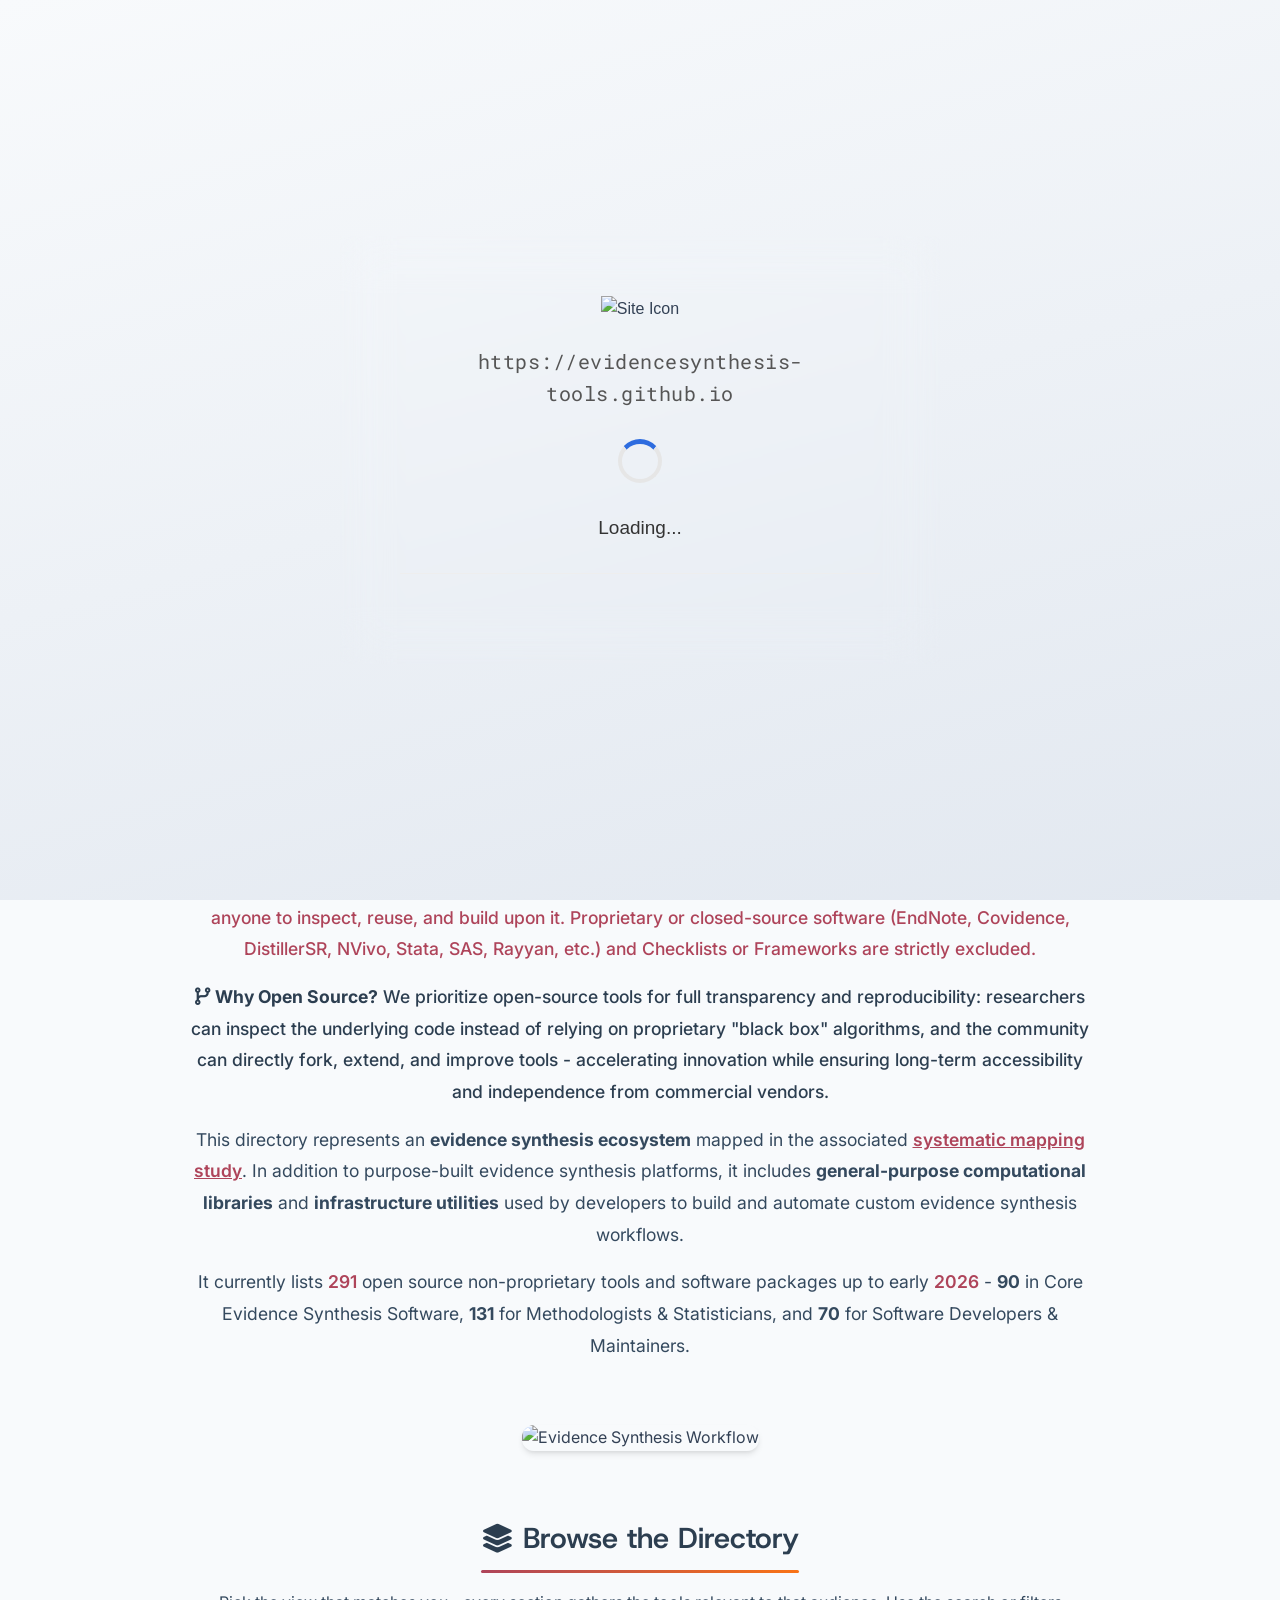
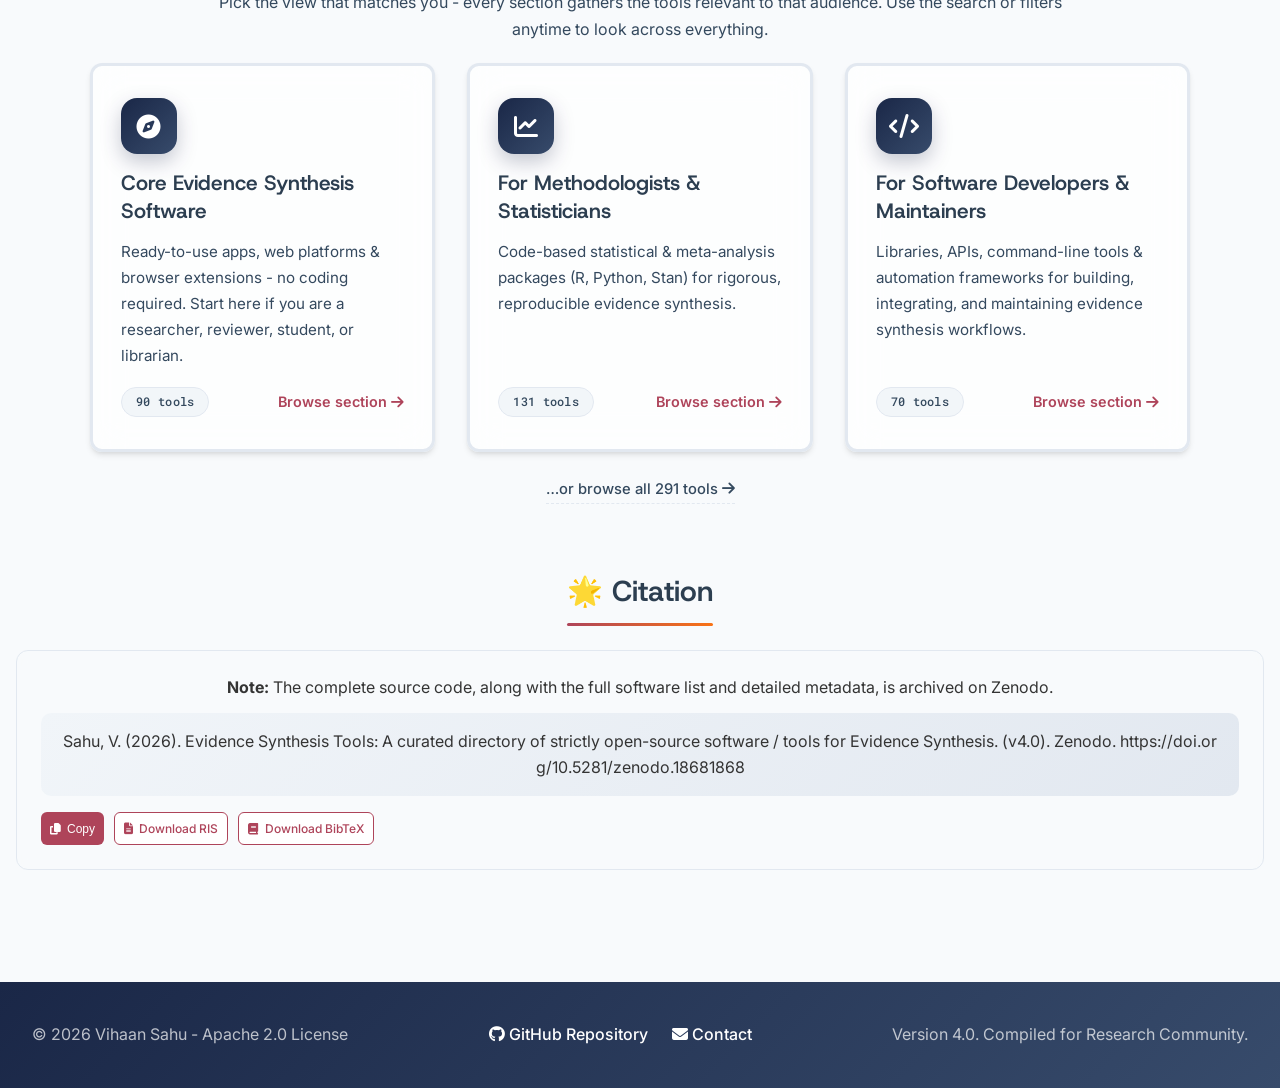
==== commit f8a95229: "major modifications with fixing #3" ====
--- a/index.html
+++ b/index.html
@@ -48,7 +48,7 @@
       "@type": "WebSite",
       "name": "Evidence Synthesis Tools",
       "url": "https://evidencesynthesis-tools.github.io/",
-      "description": "A comprehensive directory of 200+ Open Source software and scripts for Evidence Synthesis.",
+      "description": "A comprehensive directory of 290+ Open Source software and scripts for Evidence Synthesis.",
       "potentialAction": {
         "@type": "SearchAction",
         "target": {
@@ -282,6 +282,10 @@
 
   <div id="scroll-container">
 
+    <main>
+
+    <div id="homeIntro">
+
     <header>
       <img src="assets/Fig4.png" alt="Evidence Synthesis Logo" height="190">
       <h1>Evidence Synthesis Tools.</h1>
@@ -293,7 +297,8 @@
         <a href="https://opensource.org/licenses/Apache-2.0" target="_blank" rel="noopener noreferrer"><img
             src="https://img.shields.io/badge/Open%20Source-blue?style=for-the-badge" alt="Open Source"></a>
         <img src="https://img.shields.io/badge/Maintained-Active-success?style=for-the-badge" alt="Maintenance: Active">
-        <img src="https://img.shields.io/badge/Tools-291-brightgreen?style=for-the-badge" alt="Tools: 291">
+        <img id="toolsCountBadge"
+          src="https://img.shields.io/badge/Tools-291-brightgreen?style=for-the-badge" alt="Tools: 291">
         <img src="https://img.shields.io/badge/FAIR-Aligned-orange?style=for-the-badge" alt="FAIR Aligned">
         <img src="https://img.shields.io/badge/Contributing-Welcome-brightgreen?style=for-the-badge"
           alt="Contributing: Welcome">
@@ -322,75 +327,58 @@
 
 
 
-    <main>
-
       <section class="tools-category">
         <h2 class="section-title">What is Evidence Synthesis?</h2>
         <div class="intro-text">
           <p>
             Evidence Synthesis is the process of bringing together all available information relevant to a research
-            question, to inform decisions and policy. It moves beyond simply summarizing single studies to generating
-            robust, generalizable findings. This rigorous process involves <strong>systematic searching, critical
-              appraisal, data extraction, and meta-analysis</strong>.
+            question, to inform decisions and policy. It moves beyond summarizing single studies to generating robust,
+            generalizable findings through <strong>systematic searching, critical appraisal, data extraction, and
+              meta-analysis</strong>.
           </p>
           <p style="margin-top: 1rem; color: var(--accent-color); font-weight: 500;">
             <i class="fas fa-exclamation-circle"></i> <strong>Directory Policy:</strong> This directory lists only
-            <strong>Open Source</strong>, <strong>non-proprietary</strong> research software and tools. The complete source code must
-            be <strong>publicly available</strong> (e.g., on GitHub, GitLab, or similar platforms), allowing anyone to
-            inspect, reuse, and build upon it. Proprietary or closed-source software (EndNote, Covidence, DistillerSR,
-            NVivo, Stata, SAS, Rayyan, etc.) is strictly excluded. Checklists and Frameworks are also excluded.
+            <strong>Open Source</strong>, <strong>non-proprietary</strong> research software and tools - the complete
+            source code must be <strong>publicly available</strong> (e.g., on GitHub, GitLab, or similar platforms),
+            allowing anyone to inspect, reuse, and build upon it. Proprietary or closed-source software (EndNote,
+            Covidence, DistillerSR, NVivo, Stata, SAS, Rayyan, etc.) and Checklists or Frameworks are strictly excluded.
+          </p>
+          <p style="margin-top: 1rem; color: #2c3e50; font-weight: 500;">
+            <i class="fas fa-code-branch"></i> <strong>Why Open Source?</strong> We prioritize open-source tools for
+            full transparency and reproducibility: researchers can inspect the underlying code instead of relying on
+            proprietary "black box" algorithms, and the community can directly fork, extend, and improve tools -
+            accelerating innovation while ensuring long-term accessibility and independence from commercial vendors.
+          </p>
+          <p style="margin-top: 1rem;">
+            This directory represents an <strong>evidence synthesis ecosystem</strong> mapped in the associated
+            <a href="https://osf.io/preprints/metaarxiv/7uskw_v1" target="_blank" rel="noopener noreferrer"
+              class="mapping-study-link">systematic mapping study</a>. In addition to purpose-built evidence synthesis
+            platforms, it includes <strong>general-purpose computational libraries</strong> and
+            <strong>infrastructure utilities</strong> used by developers to build and automate custom evidence
+            synthesis workflows.
+          </p>
+          <p style="margin-top: 1rem;">
+            It currently lists <strong class="highlight-strong"><span data-count-total>291</span></strong> open source
+            non-proprietary tools and software packages up to early <strong class="highlight-strong">2026</strong> -
+            <strong><span data-count-section="core">90</span></strong> in Core Evidence Synthesis Software,
+            <strong><span data-count-section="methodologists">131</span></strong> for Methodologists &amp;
+            Statisticians, and <strong><span data-count-section="developers">70</span></strong> for Software
+            Developers &amp; Maintainers.
           </p>
         </div>
       </section>
-
 
       <div style="text-align: center; margin: 2rem 0 4rem 0; width: 100%;">
         <img src="assets/ss.png" alt="Evidence Synthesis Workflow"
           style="max-width: 90%; height: auto; border-radius: 12px; box-shadow: 0 4px 6px -1px rgba(0, 0, 0, 0.1), 0 2px 4px -1px rgba(0, 0, 0, 0.06);">
       </div>
 
-      <section class="tools-category">
-        <div class="intro-text">
-          <p style="margin-top: 1rem; color: #2c3e50; font-weight: 500;">
-            <i class="fas fa-code-branch"></i> <strong>Why Open Source?</strong> We prioritize open-source tools to
-            ensure full transparency and reproducibility in research. Open-source software allows researchers to inspect
-            the underlying code, avoiding reliance on proprietary "black box" algorithms. Furthermore, it fosters a
-            collaborative ecosystem where researchers can directly fork, extend, and improve existing tools,
-            accelerating innovation while ensuring long-term accessibility and independence from commercial vendors.
-          </p>
-        </div>
-      </section>
-
-
-      <section class="tools-category">
-        <div class="intro-text">
-          <p>
-       This directory represents an <strong>evidence synthesis ecosystem</strong> mapped in the associated
-<a href="https://osf.io/preprints/metaarxiv/7uskw_v1"
-   target="_blank"
-   rel="noopener noreferrer"
-   class="mapping-study-link">systematic mapping study</a>.
-In addition to purpose-built evidence synthesis platforms, this directory includes <strong>general-purpose computational libraries</strong> and <strong>infrastructure utilities</strong> used by developers to build and automate custom evidence synthesis workflows.
-          </p>
-
-
-        </div>
-      </section>
-
-      <section class="tools-category">
-        <div class="intro-text">
-          <p>
-            This directory specifically highlights <strong class="highlight-strong">291</strong> open source non
-            proprietary tools and software packages
-            up to early <strong class="highlight-strong">2026</strong>.
-          </p>
-        </div>
-      </section>
+    </div><!-- /homeIntro -->
 
 
       <section class="tools-category" id="sectionsOverview">
         <h2 class="section-title"><i class="fas fa-layer-group"></i> Browse the Directory</h2>
-        <p class="section-subtitle">Pick the view that matches you — every section gathers the tools
+        <p class="section-subtitle">Pick the view that matches you - every section gathers the tools
           relevant to that audience. Use the search or filters anytime to look across everything.</p>
 
         <div class="sections-picker">
@@ -399,10 +387,10 @@
             <div class="section-entry-card">
               <div class="section-entry-icon"><i class="fas fa-compass"></i></div>
               <h3>Core Evidence Synthesis Software</h3>
-              <p>Ready-to-use apps, web platforms &amp; browser extensions &mdash; no coding required.
+              <p>Ready-to-use apps, web platforms &amp; browser extensions - no coding required.
                 Start here if you are a researcher, reviewer, student, or librarian.</p>
               <div class="section-entry-meta">
-                <span class="section-entry-count">90 tools</span>
+                <span class="section-entry-count" data-count-section="core" data-count-suffix=" tools">90 tools</span>
                 <span class="section-entry-cta">Browse section <i class="fas fa-arrow-right"></i></span>
               </div>
             </div>
@@ -415,7 +403,7 @@
               <p>Code-based statistical &amp; meta-analysis packages (R, Python, Stan) for rigorous,
                 reproducible evidence synthesis.</p>
               <div class="section-entry-meta">
-                <span class="section-entry-count">131 tools</span>
+                <span class="section-entry-count" data-count-section="methodologists" data-count-suffix=" tools">131 tools</span>
                 <span class="section-entry-cta">Browse section <i class="fas fa-arrow-right"></i></span>
               </div>
             </div>
@@ -428,7 +416,7 @@
               <p>Libraries, APIs, command-line tools &amp; automation frameworks for building, integrating,
                 and maintaining evidence synthesis workflows.</p>
               <div class="section-entry-meta">
-                <span class="section-entry-count">70 tools</span>
+                <span class="section-entry-count" data-count-section="developers" data-count-suffix=" tools">70 tools</span>
                 <span class="section-entry-cta">Browse section <i class="fas fa-arrow-right"></i></span>
               </div>
             </div>
@@ -436,7 +424,7 @@
 
         </div>
 
-        <a class="browse-all-link" href="#directory/all">…or browse all 291 tools
+        <a class="browse-all-link" href="#directory/all">…or browse all <span data-count-total>291</span> tools
           <i class="fas fa-arrow-right"></i></a>
       </section>
 
@@ -447,7 +435,7 @@
 
       <section class="tools-category directory-section" id="section-core" data-section="core">
         <h2 class="section-title"><i class="fas fa-compass"></i> Core Evidence Synthesis Software</h2>
-        <p class="section-subtitle">Ready-to-use apps, web platforms &amp; browser extensions — no coding required. Start here if you are a researcher, reviewer, student, or librarian.</p>
+        <p class="section-subtitle">Ready-to-use apps, web platforms &amp; browser extensions - no coding required. Start here if you are a researcher, reviewer, student, or librarian.</p>
         <div class="section-meta"><span class="section-count" id="sectionCount-core">90 tools</span></div>
 
         <div class="tools-grid" id="toolsGrid-core">
@@ -461,7 +449,7 @@
                           citing papers for systematic reviews.</p>
                         <div class="card-footer"><span class="citation-text">Haddaway, N. R., Grainger, M. J., & Gray, C. T.
                             (2022). citationchaser: A tool for transparent and efficient forward and backward citation chasing in
-                            systematic searching. Research Synthesis Methods, 13(4), 533–545.</span><a
+                            systematic searching. Research Synthesis Methods, 13(4), 533-545.</span><a
                             href="https://estech.shinyapps.io/citationchaser/" target="_blank" class="tool-link"><i
                               class="fas fa-external-link-alt"></i> Visit Tool</a></div>
                         <div class="card-footer"><a href="https://github.com/nealhaddaway/citationchaser" target="_blank"
@@ -478,7 +466,7 @@
                           builds Boolean strings across databases, and test search performance.</p>
                         <div class="card-footer"><span class="citation-text">Grames EM, Stillman AN, Tingley MW, Elphick CS. An
                             automated approach to identifying search terms for systematic reviews using keyword co-occurrence
-                            networks. Methods Ecol Evol. 2019; 10: 1645–1654.</span><a
+                            networks. Methods Ecol Evol. 2019; 10: 1645-1654.</span><a
                             href="https://elizagrames.github.io/litsearchr/" target="_blank" class="tool-link"><i
                               class="fas fa-external-link-alt"></i> Visit Tool</a></div>
                         <div class="card-footer"><a href="https://github.com/elizagrames/litsearchr" target="_blank"
@@ -511,7 +499,7 @@
                           recognizing concepts like genes, diseases, and chemicals.</p>
                         <div class="card-footer"><span class="citation-text">Wei, C.-H., Allot, A., Lai, P.-T., Leaman, R., Tian,
                             S., Luo, L., Jin, Q., Wang, Z., Chen, Q., & Lu, Z. (2024). PubTator 3.0: An AI-powered literature
-                            resource for unlocking biomedical knowledge. Nucleic Acids Research, 52(W1), W540–W546. </span><a
+                            resource for unlocking biomedical knowledge. Nucleic Acids Research, 52(W1), W540-W546. </span><a
                             href="https://www.ncbi.nlm.nih.gov/research/pubtator3/" target="_blank" class="tool-link"><i
                               class="fas fa-external-link-alt"></i> Visit Tool</a></div>
                         <div class="card-footer"><a href="https://zenodo.org/records/10839631" target="_blank"
@@ -563,7 +551,7 @@
                           within the suite.</p>
                         <div class="card-footer"><span class="citation-text">Clark, J., Glasziou, P., Del Mar, C., Bannach-Brown,
                             A., Stehlik, P., & Scott, A. M. (2020). A full systematic review was completed in 2 weeks using
-                            automation tools: A case study. Journal of Clinical Epidemiology, 121, 81–90.</span><a
+                            automation tools: A case study. Journal of Clinical Epidemiology, 121, 81-90.</span><a
                             href="https://github.com/IEBH/TERA-explorer" target="_blank" class="tool-link"><i
                               class="fas fa-external-link-alt"></i> GitHub Repository</a></div>
                       </div>
@@ -579,7 +567,7 @@
                         <div class="card-footer"><span class="citation-text">Clark, J. M., Sanders, S., Carter, M., Honeyman, D.,
                             Cleo, G., Kirkpatrick, P., Arlidge, J., & Glasziou, P. (2020). Improving the translation of search
                             strategies using the Polyglot Search Translator: A randomized controlled trial. Journal of the Medical
-                            Library Association, 108(2), 195–207.</span><a href="https://github.com/IEBH/sra-polyglot"
+                            Library Association, 108(2), 195-207.</span><a href="https://github.com/IEBH/sra-polyglot"
                             target="_blank" class="tool-link"><i class="fas fa-external-link-alt"></i> GitHub Repository</a></div>
                         <div class="card-footer"><a href="https://iebh.github.io/sra-polyglot/" target="_blank"
                             class="tool-link"><i class="fas fa-external-link-alt"></i> Visit Tool</a></div>
@@ -597,7 +585,7 @@
                         <div class="card-footer"><span class="citation-text">Karatzas, E., Papanikolaou, N., Baltoumas, F. A.,
                             Theodosiou, T., & Iliopoulos, I. (2024). BioTextQuest v2.0: An evolved tool for biomedical literature
                             mining and concept discovery. Computational and Structural Biotechnology Journal, 24,
-                            451–458.</span><a href="https://bioinformatics.med.uoc.gr/shinyapps/app/biotextquest" target="_blank"
+                            451-458.</span><a href="https://bioinformatics.med.uoc.gr/shinyapps/app/biotextquest" target="_blank"
                             class="tool-link"><i class="fas fa-external-link-alt"></i> Visit Tool</a></div>
                         <div class="card-footer"><a href="https://github.com/theodos/biotextquest_v2" target="_blank"
                             class="tool-link"><i class="fas fa-external-link-alt"></i> GitHub Repository</a></div>
@@ -627,7 +615,7 @@
                         <p class="card-desc">Open-source bibliography reference manager. The native file format used is BibTeX,
                           standard for LaTeX.</p>
                         <div class="card-footer"><span class="citation-text">Kopp, O., Feyer, T., Gipp, B., & Beel, J. (2021).
-                            JabRef: A bibliography manager. Scientific Data, 8(1), 1–4.</span><a href="https://www.jabref.org/"
+                            JabRef: A bibliography manager. Scientific Data, 8(1), 1-4.</span><a href="https://www.jabref.org/"
                             target="_blank" class="tool-link"><i class="fas fa-external-link-alt"></i> Visit Tool</a></div>
                         <div class="card-footer"><a href="https://github.com/JabRef/jabref" target="_blank" class="tool-link"><i
                               class="fas fa-external-link-alt"></i> GitHub Repository</a></div>
@@ -724,7 +712,7 @@
                         </p>
                         <div class="card-footer"><span class="citation-text">Benz, D., Hotho, A., Jäschke, R., Krause, B.,
                             Mitzlaff, F., Schmitz, C., & Stumme, G. (2010). The social bookmark and publication management system
-                            BibSonomy. International Journal on Digital Libraries, 11(3), 153–171.</span><a
+                            BibSonomy. International Journal on Digital Libraries, 11(3), 153-171.</span><a
                             href="https://www.bibsonomy.org/" target="_blank" class="tool-link"><i
                               class="fas fa-external-link-alt"></i> Visit Tool</a></div>
                         <div class="card-footer"><a href="https://bitbucket.org/bibsonomy/bibsonomy/src/master/" target="_blank"
@@ -755,7 +743,7 @@
                           in screening papers interactively and efficiently.</p>
                         <div class="card-footer"><span class="citation-text">van de Schoot, R., de Bruin, J., Schram, R., et al. (2021). An open source
                             machine learning framework for efficient and transparent systematic reviews. Nature Machine
-                            Intelligence, 3(2), 125–133.</span><a href="https://asreview.ai/" target="_blank" class="tool-link"><i
+                            Intelligence, 3(2), 125-133.</span><a href="https://asreview.ai/" target="_blank" class="tool-link"><i
                               class="fas fa-external-link-alt"></i> Visit Tool</a></div>
                         <div class="card-footer"><a href="https://github.com/asreview/asreview" target="_blank"
                             class="tool-link"><i class="fas fa-external-link-alt"></i> GitHub Repository</a></div>
@@ -785,7 +773,7 @@
                         <div class="card-footer"><span class="citation-text">Wallace, B. C., Small, K., Brodley, C. E., Lau, J., &
                             Trikalinos, T. A. (2012). Deploying an interactive machine learning system in an evidence-based
                             medicine center. Proceedings of the 2nd ACM SIGHIT International Health Informatics Symposium,
-                            823–828.</span><a href="https://abstrackr.com" target="_blank" class="tool-link"><i
+                            823-828.</span><a href="https://abstrackr.com" target="_blank" class="tool-link"><i
                               class="fas fa-external-link-alt"></i> Visit Tool</a></div>
                         <div class="card-footer"><a href="https://github.com/bwallace/abstrackr-web" target="_blank"
                             class="tool-link"><i class="fas fa-external-link-alt"></i> GitHub Repository</a></div>
@@ -802,7 +790,7 @@
                         <div class="card-footer"><span class="citation-text">Cheng, S. H., Augustin, C., Bethel, A., Gill, M.,
                             Anzaroot, S., Brun, J., DeWilde, B., Minnich, R. C., Miller, I. S., Pruett, Z., Saini, J. R., Scanlon,
                             B., Sterling, E. J., Tappel, N., Woodcock, P., & Pullin, A. S. (2018). Using machine learning to
-                            advance synthesis and use of conservation evidence. Conservation Biology, 32(4), 762–764.</span><a
+                            advance synthesis and use of conservation evidence. Conservation Biology, 32(4), 762-764.</span><a
                             href="https://www.colandrcommunity.com" target="_blank" class="tool-link"><i
                               class="fas fa-external-link-alt"></i> Visit Tool</a></div>
                         <div class="card-footer"><a href="https://github.com/datakind/permanent-colandr-back" target="_blank"
@@ -818,7 +806,7 @@
                         <p class="card-desc">A toolkit for systematic reviews in R, facilitating article screening via visual
                           inspection and topic modeling of search results.</p>
                         <div class="card-footer"><span class="citation-text">revtools: An R package to support article screening
-                            for evidence synthesis. Martin J Westgate. Res Synth Methods. 2019 Dec;10(4):606–614. doi:
+                            for evidence synthesis. Martin J Westgate. Res Synth Methods. 2019 Dec;10(4):606-614. doi:
                             10.1002/jrsm.1374.</span><a href="https://cran.r-project.org/web/packages/revtools/" target="_blank"
                             class="tool-link"><i class="fas fa-external-link-alt"></i> Visit Tool</a></div>
                         <div class="card-footer"><a href="https://github.com/mjwestgate/revtools" target="_blank"
@@ -835,7 +823,7 @@
                           interactive screening.</p>
                         <div class="card-footer"><span class="citation-text">LaJeunesse, M. J. (2016). Facilitating systematic
                             reviews, data extraction and meta-analysis with the metagear package for R. Methods in Ecology and
-                            Evolution, 7(3), 323–330.</span><a href="https://cran.r-project.org/web/packages/metagear/"
+                            Evolution, 7(3), 323-330.</span><a href="https://cran.r-project.org/web/packages/metagear/"
                             target="_blank" class="tool-link"><i class="fas fa-external-link-alt"></i> Visit Tool</a></div>
                         <div class="card-footer"><a href="https://github.com/cran/metagear" target="_blank" class="tool-link"><i
                               class="fas fa-external-link-alt"></i> GitHub Repository</a></div>
@@ -851,7 +839,7 @@
                           randomized controlled trials using NLP.</p>
                         <div class="card-footer"><span class="citation-text">Marshall, I. J., Kuiper, J., & Wallace, B. C. (2016).
                             RobotReviewer: Evaluation of a system for automatically assessing bias in clinical trials. Journal of
-                            the American Medical Informatics Association, 23(1), 193–201.</span><a
+                            the American Medical Informatics Association, 23(1), 193-201.</span><a
                             href="https://www.robotreviewer.net" target="_blank" class="tool-link"><i
                               class="fas fa-external-link-alt"></i> Visit Tool</a></div>
                         <div class="card-footer"><a href="https://github.com/ijmarshall/robotreviewer" target="_blank"
@@ -929,7 +917,7 @@
                         <p class="card-desc">A Java-based image processing program widely used to extract data points from raster
                           plots and images.</p>
                         <div class="card-footer"><span class="citation-text">Schneider, C. A., Rasband, W. S., & Eliceiri, K. W.
-                            (2012). NIH Image to ImageJ: 25 years of image analysis. Nature Methods, 9(7), 671–675.</span><a
+                            (2012). NIH Image to ImageJ: 25 years of image analysis. Nature Methods, 9(7), 671-675.</span><a
                             href="https://imagej.net/ij/" target="_blank" class="tool-link"><i
                               class="fas fa-external-link-alt"></i> Visit Tool</a></div>
                         <div class="card-footer"><a href="https://github.com/imagej/ImageJ" target="_blank" class="tool-link"><i
@@ -1010,7 +998,7 @@
                           RoB2, ROBINS-I, QUADAS-2, and more.</p>
                         <div class="card-footer"><span class="citation-text">McGuinness, L. A., & Higgins, J. P. T. (2021).
                             Risk‐of‐bias VISualization (robvis): An R package and Shiny web app for visualizing risk‐of‐bias
-                            assessments. Research Synthesis Methods, 12(1), 55–61.</span><a
+                            assessments. Research Synthesis Methods, 12(1), 55-61.</span><a
                             href="https://www.riskofbias.info/welcome/robvis-visualization-tool" target="_blank"
                             class="tool-link"><i class="fas fa-external-link-alt"></i> Visit Tool</a></div>
                         <div class="card-footer"><a href="https://github.com/mcguinlu/robvis" target="_blank" class="tool-link"><i
@@ -1026,7 +1014,7 @@
                         <p class="card-desc">Open-source tool designed to visualize Newcastle-Ottawa Scale (NOS) assessments
                           using traffic light plots.</p>
                         <div class="card-footer"><span class="citation-text">Sahu, V. (2026). NOS-TLPlot: A Specialized Python
-                            Tool for Visualizing Newcastle–Ottawa Scale Risk-of-Bias Assessments. Journal of Open Research
+                            Tool for Visualizing Newcastle-Ottawa Scale Risk-of-Bias Assessments. Journal of Open Research
                             Software, 14(1), 7.</span><a href="https://nos-tlplot.vercel.app" target="_blank" class="tool-link"><i
                               class="fas fa-external-link-alt"></i> Visit Tool</a></div>
                         <div class="card-footer"><a href="https://github.com/aurumz-rgb/nos-tlplot" target="_blank"
@@ -1047,7 +1035,7 @@
                           <span class="citation-text">Wallace, B. C., Lajeunesse, M. J., Dietz, G., Dahabreh, I. J., Trikalinos,
                             T. A., Schmid, C. H., & Gurevitch, J. (2017). OpenMEE: Intuitive, open‐source software for
                             meta‐analysis in ecology and evolutionary biology. Methods in Ecology and Evolution, 8(8),
-                            941–947.</span>
+                            941-947.</span>
                           <a href="https://besjournals.onlinelibrary.wiley.com/doi/10.1111/2041-210X.12708" target="_blank"
                             class="tool-link">
                             <i class="fas fa-external-link-alt"></i> Visit Tool</a>
@@ -1070,7 +1058,7 @@
                           <span class="citation-text">Wallace, B. C., Dahabreh, I. J., Trikalinos, T. A., Lau, J., Trow, P., &
                             Schmid, C. H. (2012). Closing the gap between methodologists and end-users: R as a computational
                             engine exhaled through a graphical user interface. BMC Medical Research Methodology, 12(1),
-                            1–41.</span>
+                            1-41.</span>
                           <a href="https://www.jstatsoft.org/article/view/v049i05" target="_blank" class="tool-link">
                             <i class="fas fa-external-link-alt"></i> Visit Tool
                           </a>
@@ -1092,7 +1080,7 @@
                         <div class="card-footer">
                           <span class="citation-text">Love, J., Selker, R., Marsman, M., Jamil, T., Dropmann, D., Verhagen, J.,
                             ... & Wagenmakers, E. J. (2019). JASP: Graphical statistical software for common statistical
-                            designs. Journal of Statistical Software, 88(2), 1–17.</span>
+                            designs. Journal of Statistical Software, 88(2), 1-17.</span>
                           <a href="https://jasp-stats.org/" target="_blank" class="tool-link">
                             <i class="fas fa-external-link-alt"></i> Visit Tool
                           </a>
@@ -1115,7 +1103,7 @@
                           reviews.</p>
                         <div class="card-footer">
                           <span class="citation-text">Dean, A. G., Sullivan, K. M., & Soe, M. M. (2013). OpenEpi: Open source
-                            epidemiologic statistics for public health. Public Health Reports, 128(6), 562–565.</span>
+                            epidemiologic statistics for public health. Public Health Reports, 128(6), 562-565.</span>
                           <a href="https://www.openepi.com/" target="_blank" class="tool-link">
                             <i class="fas fa-external-link-alt"></i> Visit Tool
                           </a>
@@ -1184,7 +1172,7 @@
                           evidence mapping and co-citation analysis.</p>
                         <div class="card-footer"><span class="citation-text">Van Eck, N. J., & Waltman, L. (2010). Software
                             survey: VOSviewer, a computer program for bibliometric mapping. Scientometrics, 84(2),
-                            523–538.</span><a href="https://www.vosviewer.com/" target="_blank" class="tool-link"><i
+                            523-538.</span><a href="https://www.vosviewer.com/" target="_blank" class="tool-link"><i
                               class="fas fa-external-link-alt"></i> Visit Tool</a></div>
                         <div class="card-footer"><a href="https://github.com/neesjanvaneck/VOSviewer-Online" target="_blank"
                             class="tool-link"><i class="fas fa-external-link-alt"></i> GitHub Repository</a></div>
@@ -1220,7 +1208,7 @@
                           serving as a bridge between spreadsheets and vector graphics editors for data analysis.</p>
                         <div class="card-footer"><span class="citation-text">Mauri, M., Elli, T., Caviglia, G., Uboldi, G., &
                             Azzi, M. (2017). RAWGraphs: A Visualisation Platform to Create Open Outputs. In Proceedings of the
-                            12th Biannual Conference on Italian SIGCHI Chapter (pp. 28:1–28:5). New York, NY, USA: ACM.</span><a
+                            12th Biannual Conference on Italian SIGCHI Chapter (pp. 28:1-28:5). New York, NY, USA: ACM.</span><a
                             href="https://rawgraphs.io/" target="_blank" class="tool-link"><i
                               class="fas fa-external-link-alt"></i> Visit Tool</a></div>
                         <div class="card-footer"><a href="https://github.com/rawgraphs/rawgraphs-app" target="_blank"
@@ -1266,7 +1254,7 @@
                           called biblioshiny for performing science mapping analysis.</p>
                         <div class="card-footer">
                           <span class="citation-text">Aria, M., & Cuccurullo, C. (2017). bibliometrix: An R-tool for
-                            comprehensive science mapping analysis. Journal of Informetrics, 11(4), 959–975.</span>
+                            comprehensive science mapping analysis. Journal of Informetrics, 11(4), 959-975.</span>
                           <a href="http://www.bibliometrix.org/" target="_blank" class="tool-link">
                             <i class="fas fa-external-link-alt"></i> Visit Tool
                           </a>
@@ -1292,7 +1280,7 @@
                         <div class="card-footer">
                           <span class="citation-text">Bastian, M., Heymann, S., & Jacomy, M. (2009). Gephi: An Open Source
                             Software for Exploring and Manipulating Networks. Proceedings of the Third International AAAI
-                            Conference on Weblogs and Social Media (ICWSM), 3(1), 361–362.</span>
+                            Conference on Weblogs and Social Media (ICWSM), 3(1), 361-362.</span>
                           <a href="https://gephi.org/" target="_blank" class="tool-link">
                             <i class="fas fa-external-link-alt"></i> Visit Tool
                           </a>
@@ -1318,7 +1306,7 @@
                         <div class="card-footer">
                           <span class="citation-text">Shannon, P., Markiel, A., Ozier, O., Baliga, N. S., Wang, J. T., Ramage,
                             D., ... & Ideker, T. (2003). Cytoscape: a software environment for integrated models of biomolecular
-                            interaction networks. Genome Research, 13(11), 2498–2504.</span>
+                            interaction networks. Genome Research, 13(11), 2498-2504.</span>
                           <a href="https://cytoscape.org/" target="_blank" class="tool-link">
                             <i class="fas fa-external-link-alt"></i> Visit Tool
                           </a>
@@ -1341,7 +1329,7 @@
                         <div class="card-footer">
                           <span class="citation-text">Rosas-Chavoya, M., et al. (2022). QGIS: A constantly growing free and
                             open-source geospatial software contributing to scientific development. Cuadernos de Investigación
-                            Geográfica, 48, 1–18.</span>
+                            Geográfica, 48, 1-18.</span>
                           <a href="https://www.qgis.org/" target="_blank" class="tool-link">
                             <i class="fas fa-external-link-alt"></i> Visit Tool
                           </a>
@@ -1363,7 +1351,7 @@
                           literature clusters by structuring unstructured data.</p>
                         <div class="card-footer">
                           <span class="citation-text">Osiński, S., & Weiss, D. (2005). Carrot2: Design of a Flexible and
-                            Efficient Web Information Retrieval Framework. In Advances in Web Intelligence (pp. 786–787).
+                            Efficient Web Information Retrieval Framework. In Advances in Web Intelligence (pp. 786-787).
                             Springer, Berlin, Heidelberg.</span>
                           <a href="https://carrot2.org/" target="_blank" class="tool-link">
                             <i class="fas fa-external-link-alt"></i> Visit Tool
@@ -1386,7 +1374,7 @@
                           to visualize the structure and evolution of scientific fields.</p>
                         <div class="card-footer">
                           <span class="citation-text">Light, R. P., Polley, D. E., & Börner, K. (2014). Open data and open code
-                            for big science of science studies. Scientometrics, 101(2), 1535–1551.</span>
+                            for big science of science studies. Scientometrics, 101(2), 1535-1551.</span>
                           <a href="https://sci2.cns.iu.edu/" target="_blank" class="tool-link">
                             <i class="fas fa-external-link-alt"></i> Visit Tool
                           </a>
@@ -1430,7 +1418,7 @@
                           modeling and time-series analysis within research projects.</p>
                         <div class="card-footer">
                           <span class="citation-text">Baiocchi, G., & Distaso, W. (2003). GRETL: Econometric software for the
-                            GNU generation. Journal of Applied Econometrics, 18(1), 105–110.</span>
+                            GNU generation. Journal of Applied Econometrics, 18(1), 105-110.</span>
                           <a href="https://gretl.sourceforge.net/" target="_blank" class="tool-link">
                             <i class="fas fa-external-link-alt"></i> Visit Tool
                           </a>
@@ -1452,7 +1440,7 @@
                           decisions, and archive materials for systematic reviews.</p>
                         <div class="card-footer">
                           <span class="citation-text">Foster, E. D., & Deardorff, A. (2017). Open Science Framework (OSF).
-                            Journal of the Medical Library Association: JMLA, 105(2), 203–206.</span>
+                            Journal of the Medical Library Association: JMLA, 105(2), 203-206.</span>
                           <a href="https://osf.io/" target="_blank" class="tool-link">
                             <i class="fas fa-external-link-alt"></i> Visit Tool
                           </a>
@@ -1616,7 +1604,7 @@
                           It helps researchers plan their projects by estimating the hours needed for various stages.</p>
                         <div class="card-footer"> <span class="citation-text">Haddaway, N. R., & Westgate, M. J. (2019).
                             Predicting the time needed for environmental systematic reviews and systematic maps. Conservation
-                            Biology, 33(2), 434–443.</span> <a href="https://predicter.github.io" target="_blank"
+                            Biology, 33(2), 434-443.</span> <a href="https://predicter.github.io" target="_blank"
                             class="tool-link"> <i class="fas fa-external-link-alt"></i> Visit Tool </a> </div>
                         <div class="card-footer"><a href="https://github.com/nealhaddaway/predicter" target="_blank"
                             class="tool-link"><i class="fas fa-external-link-alt"></i> GitHub Repository</a></div>
@@ -1733,7 +1721,7 @@
                         <div class="card-footer">
                           <span class="citation-text">Owen, R. K., Bradbury, N., Xin, Y., Cooper, N., & Sutton, A. (2019).
                             MetaInsight: An interactive web‐based tool for analyzing, interrogating, and visualizing network
-                            meta‐analyses using R‐shiny and netmeta. Research Synthesis Methods, 10(4), 569–581.</span>
+                            meta‐analyses using R‐shiny and netmeta. Research Synthesis Methods, 10(4), 569-581.</span>
                           <a href="https://crsu.shinyapps.io/MetaInsight/" target="_blank" class="tool-link">
                             <i class="fas fa-external-link-alt"></i> Visit Tool
                           </a>
@@ -1834,7 +1822,7 @@
                           making them accessible without advanced statistical programming.</p>
                         <div class="card-footer"> <span class="citation-text">Freeman, S. C., Kerby, C. R., Patel, A., Cooper,
                             N. J., Quinn, T. J., & Sutton, A. J. (2019). MetaDTA: An interactive web‐based tool for single‐test
-                            meta‐analysis of diagnostic test accuracy studies. Research Synthesis Methods, 10(4), 545–558.
+                            meta‐analysis of diagnostic test accuracy studies. Research Synthesis Methods, 10(4), 545-558.
                             doi.org.</span> <a href="https://crsu-metadta.le.ac.uk/MetaDTA/" target="_blank" class="tool-link">
                             <i class="fas fa-external-link-alt"></i> Visit Tool </a> </div>
                         <div class="card-footer"><a href="https://github.com/CRSU-Apps/MetaDTA" target="_blank"
@@ -1852,7 +1840,7 @@
                           models to derive reference intervals and visualize the results.</p>
                         <div class="card-footer"> <span class="citation-text">Jiang, Z., Cao, W., Chu, H., Bazerbachi, F., &
                             Siegel, L. (2023). RIMeta: An R shiny tool for estimating the reference interval from a
-                            meta-analysis. Research Synthesis Methods, 14(3), 468–478.</span> <a
+                            meta-analysis. Research Synthesis Methods, 14(3), 468-478.</span> <a
                             href="https://cers.shinyapps.io/RIMeta/" target="_blank" class="tool-link"> <i
                               class="fas fa-external-link-alt"></i> Visit Tool </a> </div>
                         <div class="card-footer"> <a href="https://github.com/liannesiegel/RIMeta" target="_blank"
@@ -1870,7 +1858,7 @@
                           patient data approaches, including ANCOVA-based methods.</p>
                         <div class="card-footer"> <span class="citation-text">Papadimitropoulou, K., van Atteveldt, W., & White,
                             I. R. (2022). MA-cont:pre/post effect size: An interactive tool for the meta-analysis of continuous
-                            outcomes using R Shiny. Research Synthesis Methods, 13(5), 649–660.</span> <a
+                            outcomes using R Shiny. Research Synthesis Methods, 13(5), 649-660.</span> <a
                             href="https://katerina-pap.shinyapps.io/MA-cont-prepostES/" target="_blank" class="tool-link"> <i
                               class="fas fa-external-link-alt"></i> Visit Tool </a> </div>
                         <div class="card-footer"> <a href="https://github.com/Katerina-Pap/MA-cont-shiny-app" target="_blank"
@@ -1943,7 +1931,7 @@
                         <div class="card-footer"> <span class="citation-text">Marchezan, L., Bolfe, G., Rodrigues, E.,
                             Bernardino, M., & Basso, F. P. (2019). Thoth: A Web-based Tool to Support Systematic Reviews. In
                             Proceedings of the 2019 ACM/IEEE International Symposium on Empirical Software Engineering and
-                            Measurement (ESEM) (pp. 1–6). IEEE. IEEE Computer Society</span> <a
+                            Measurement (ESEM) (pp. 1-6). IEEE. IEEE Computer Society</span> <a
                             href="http://lesse.com.br/tools/thoth/" target="_blank" class="tool-link"> <i
                               class="fas fa-external-link-alt"></i> Visit Tool </a> </div>
                         <div class="card-footer"> <a href="https://github.com/unipampa-lesse/thoth-legacy" target="_blank"
@@ -2064,7 +2052,7 @@
                         <div class="card-footer">
                           <span class="citation-text">Garnica, V. C., Shah, D. A., Esker, P. D., & Ojiambo, P. S. (2024). MSE
                             FINDR: A Shiny R application to estimate mean square error using treatment means and post hoc test
-                            results. Plant Disease, 108(7), 1937–1941.</span>
+                            results. Plant Disease, 108(7), 1937-1941.</span>
                           <a href="https://apsjournals.apsnet.org/doi/10.1094/PDIS-11-23-2519-SR?url_ver=Z39.88-2003&rfr_id=ori:rid:crossref.org&rfr_dat=cr_pub%20%200pubmed"
                             target="_blank" class="tool-link">
                             <i class="fas fa-external-link-alt"></i> Visit Tool
@@ -2117,7 +2105,7 @@
                         <div class="card-footer">
                           <span class="citation-text">Martin, P., Surian, D., Bashir, R., Bourgeois, F. T., & Dunn, A. G.
                             (2019). Trial2rev: Combining machine learning and crowd-sourcing to create a shared space for
-                            updating systematic reviews. JAMIA Open, 2(1), 15–22.</span>
+                            updating systematic reviews. JAMIA Open, 2(1), 15-22.</span>
                           <a href="https://pubmed.ncbi.nlm.nih.gov/31984340/" target="_blank" class="tool-link">
                             <i class="fas fa-external-link-alt"></i> Visit Tool
                           </a>
@@ -2276,7 +2264,7 @@
                           rainforest plots and subgroup visualizations.</p>
                         <div class="card-footer"><span class="citation-text">Kossmeier, M., Tran, U. S., & Voracek, M. (2019).
                             Visual inference for the funnel plot in meta-analysis. Zeitschrift für Psychologie, 227(1),
-                            83–84.</span><a href="https://cloud.r-project.org/web/packages/metaviz/vignettes/metaviz.html"
+                            83-84.</span><a href="https://cloud.r-project.org/web/packages/metaviz/vignettes/metaviz.html"
                             target="_blank" class="tool-link"><i class="fas fa-external-link-alt"></i> Visit Tool</a></div>
                         <div class="card-footer"><a href="https://github.com/Mkossmeier/metaviz" target="_blank"
                             class="tool-link"><i class="fas fa-external-link-alt"></i> GitHub Repository</a></div>
@@ -2293,7 +2281,7 @@
                           for various effect measures including risk ratios and odds ratios.</p>
                         <div class="card-footer"> <span class="citation-text">VanderWeele, T. J., & Ding, P. (2017). Sensitivity
                             analysis in observational research: Introducing the E-value. Annals of Internal Medicine, 167(4),
-                            268–274.</span><a href="https://cran.r-project.org/web/packages/EValue/" target="_blank"
+                            268-274.</span><a href="https://cran.r-project.org/web/packages/EValue/" target="_blank"
                             class="tool-link"><i class="fas fa-external-link-alt"></i> Visit Tool</a></div>
                         <div class="card-footer"> <a href="https://github.com/cran/EValue" target="_blank" class="tool-link"> <i
                               class="fas fa-external-link-alt"></i> GitHub Repository</a></div>
@@ -2309,7 +2297,7 @@
                           correction, data cleaning, and aggregation of validity coefficients.</p>
                         <div class="card-footer"><span class="citation-text">Dahlke, J. A., & Wiernik, B. M. (2019). psychmeta:
                             An R package for psychometric meta-analysis. Applied Psychological Measurement, 43(5),
-                            415–416.</span><a href="https://psychmeta.com" target="_blank" class="tool-link"><i
+                            415-416.</span><a href="https://psychmeta.com" target="_blank" class="tool-link"><i
                               class="fas fa-external-link-alt"></i> Visit Tool</a></div>
                         <div class="card-footer"><a href="https://github.com/psychmeta/psychmeta" target="_blank"
                             class="tool-link"><i class="fas fa-external-link-alt"></i> GitHub Repository</a></div>
@@ -2327,7 +2315,7 @@
                           meta-analyses.</p>
                         <div class="card-footer"> <span class="citation-text">Nuijten, M. B., Hartgerink, C. H. J., van Assen,
                             M. A. L. M., Eppelinga, S., & Wicherts, J. M. (2016). The prevalence of statistical reporting errors
-                            in psychology (1985–2013). Behavior Research Methods, 48(4), 1205–1226.</span>
+                            in psychology (1985-2013). Behavior Research Methods, 48(4), 1205-1226.</span>
                           <a href="https://cran.r-project.org/web/packages/statcheck/index.html" target="_blank"
                             class="tool-link">
                             <i class="fas fa-external-link-alt"></i> Visit Tool </a>
@@ -2347,7 +2335,7 @@
                         <p class="card-desc">A comprehensive R package for conducting meta-analyses, providing functions for
                           fixed, random, and mixed-effects models, meta-regression, and multilevel models.</p>
                         <div class="card-footer"><span class="citation-text">Viechtbauer, W. (2010). Conducting meta-analyses in
-                            R with the metafor package. Journal of Statistical Software, 36(3), 1–48.</span>
+                            R with the metafor package. Journal of Statistical Software, 36(3), 1-48.</span>
                           <a href="https://www.metafor-project.org/" target="_blank" class="tool-link"> <i
                               class="fas fa-external-link-alt"></i> Visit Tool </a>
                         </div>
@@ -2366,7 +2354,7 @@
                           supporting binary, continuous, and diagnostic test accuracy data with various visualization tools.</p>
                         <div class="card-footer">
                           <span class="citation-text">Balduzzi, S., Rücker, G., & Schwarzer, G. (2019). How to perform a
-                            meta-analysis with R: A practical tutorial. Evidence-Based Mental Health, 22(4), 153–160.</span>
+                            meta-analysis with R: A practical tutorial. Evidence-Based Mental Health, 22(4), 153-160.</span>
                           <a href="https://cran.r-project.org/web/packages/meta/" target="_blank" class="tool-link"> <i
                               class="fas fa-external-link-alt"></i> Visit Tool</a>
                         </div>
@@ -2386,7 +2374,7 @@
                           approach to estimate treatment effects and evaluate consistency within networks.</p>
                         <div class="card-footer">
                           <span class="citation-text">Rücker, G. (2012). Network meta-analysis, electrical networks and graph
-                            theory. Research Synthesis Methods, 3(4), 312–324. doi: 10.1002/jrsm.1058</span><a
+                            theory. Research Synthesis Methods, 3(4), 312-324. doi: 10.1002/jrsm.1058</span><a
                             href="https://cran.r-project.org/web/packages/netmeta/" target="_blank" class="tool-link"><i
                               class="fas fa-external-link-alt"></i> Visit Tool</a>
                         </div>
@@ -2432,7 +2420,7 @@
                         <div class="card-footer">
                           <span class="citation-text">Plummer, M. (2003). JAGS: A program for analysis of Bayesian graphical
                             models using Gibbs sampling. Proceedings of the 3rd International Workshop on Distributed
-                            Statistical Computing (DSC 2003), 124, 1–10.</span>
+                            Statistical Computing (DSC 2003), 124, 1-10.</span>
                           <a href="https://mcmc-jags.sourceforge.io" target="_blank" class="tool-link">
                             <i class="fas fa-external-link-alt"></i> Visit Tool
                           </a>
@@ -2457,7 +2445,7 @@
                         <div class="card-footer">
                           <span class="citation-text">Carpenter, B., Gelman, A., Hoffman, M. D., Lee, D., Goodrich, B.,
                             Betancourt, M., Brubaker, M., Guo, J., Li, P., & Riddell, A. (2017). Stan: A probabilistic
-                            programming language. Journal of Statistical Software, 76(1), 1–32.</span>
+                            programming language. Journal of Statistical Software, 76(1), 1-32.</span>
                           <a href="https://mc-stan.org/" target="_blank" class="tool-link">
                             <i class="fas fa-external-link-alt"></i> Visit Tool
                           </a>
@@ -2482,7 +2470,7 @@
                         <div class="card-footer">
                           <span class="citation-text">Guo, J., & Riebler, A. (2018). meta4diag: An R package for multivariate
                             meta-analysis for diagnostic test accuracy studies. Journal of Statistical Software, 83(1),
-                            1–27.</span>
+                            1-27.</span>
                           <a href="https://cran.r-project.org/web/packages/meta4diag/" target="_blank" class="tool-link">
                             <i class="fas fa-external-link-alt"></i> Visit Tool
                           </a>
@@ -2530,7 +2518,7 @@
                           outputs for evidence synthesis.</p>
                         <div class="card-footer">
                           <span class="citation-text">Ding, Y., & Baio, G. (2025). bmeta: An R package for Bayesian
-                            meta-analysis and meta-regression. Journal of Statistical Software, 112(1), 1–25.</span>
+                            meta-analysis and meta-regression. Journal of Statistical Software, 112(1), 1-25.</span>
                           <a href="https://cran.r-project.org/src/contrib/Archive/bmeta/" target="_blank" class="tool-link">
                             <i class="fas fa-external-link-alt"></i> Visit Tool
                           </a>
@@ -2579,7 +2567,7 @@
                           sizes and p-values across multiple high-throughput sequencing studies.</p>
                         <div class="card-footer">
                           <span class="citation-text">Rau, A., Gallopin, M., Celeux, G., & Jaffrézic, F. (2014). Data-based
-                            worker weighting for the meta-analysis of RNA-seq data. Bioinformatics, 30(20), 2887–2894.</span>
+                            worker weighting for the meta-analysis of RNA-seq data. Bioinformatics, 30(20), 2887-2894.</span>
                           <a href="https://cran.r-project.org/web/packages/metaRNASeq/index.html" target="_blank"
                             class="tool-link">
                             <i class="fas fa-external-link-alt"></i> Visit Tool
@@ -2605,7 +2593,7 @@
                         <div class="card-footer">
                           <span class="citation-text">Marot, G., Foulley, J.-L., Mayer, C.-D., & Jaffrézic, F. (2009). Moderated
                             effect size and P-value combinations for microarray meta-analyses. Bioinformatics, 25(20),
-                            2692–2699.</span>
+                            2692-2699.</span>
                           <a href="https://cran.r-project.org/web/packages/metaMA/" target="_blank" class="tool-link">
                             <i class="fas fa-external-link-alt"></i> Visit Tool
                           </a>
@@ -2677,7 +2665,7 @@
                           for Bayesian inference to fit complex hierarchical models.</p>
                         <div class="card-footer">
                           <span class="citation-text">Phillippo, D. M., et al. (2020). Multilevel network meta-regression for
-                            population-adjusted treatment comparisons. JRSS Series A, 183(3), 1189–1210.</span>
+                            population-adjusted treatment comparisons. JRSS Series A, 183(3), 1189-1210.</span>
                           <a href="https://cran.r-project.org/web/packages/multinma/" target="_blank" class="tool-link">
                             <i class="fas fa-external-link-alt"></i> Visit Tool
                           </a>
@@ -2701,7 +2689,7 @@
                           outcome effects.</p>
                         <div class="card-footer">
                           <span class="citation-text">Crippa, A., & Orsini, N. (2016). Multivariate dose-response meta-analysis:
-                            The dosresmeta R package. Journal of Statistical Software, 72(1), 1–15.</span>
+                            The dosresmeta R package. Journal of Statistical Software, 72(1), 1-15.</span>
                           <a href="https://cran.r-project.org/web/packages/dosresmeta/" target="_blank" class="tool-link">
                             <i class="fas fa-external-link-alt"></i> Visit Tool
                           </a>
@@ -2750,7 +2738,7 @@
                           distributions and generating plots.</p>
                         <div class="card-footer">
                           <span class="citation-text">Roever, C. (2020). bayesmeta: R package for Bayesian random-effects
-                            meta-analysis. Journal of Statistical Software, 93(6), 1–51.</span>
+                            meta-analysis. Journal of Statistical Software, 93(6), 1-51.</span>
                           <a href="https://cran.r-project.org/web/packages/bayesmeta/" target="_blank" class="tool-link">
                             <i class="fas fa-external-link-alt"></i> Visit Tool
                           </a>
@@ -2799,7 +2787,7 @@
                         <div class="card-footer">
                           <span class="citation-text">Belbasis, L., Bellou, V., Ioannidis, J. P. A., Tzoulaki, I., & Evangelou,
                             E. (2022). metaumbrella: An R package for conducting umbrella reviews. World Psychiatry, 21(1),
-                            160–161.</span>
+                            160-161.</span>
                           <a href="https://metaumbrella.org" target="_blank" class="tool-link">
                             <i class="fas fa-external-link-alt"></i> Visit Tool
                           </a>
@@ -2847,7 +2835,7 @@
                           overall effect and between-study heterogeneity.</p>
                         <div class="card-footer">
                           <span class="citation-text">Beath, K. J. (2016). metaplus: An R package for the analysis of robust
-                            meta-analysis and meta-regression. Journal of Statistical Software, 71(8), 1–21.</span>
+                            meta-analysis and meta-regression. Journal of Statistical Software, 71(8), 1-21.</span>
                           <a href="https://cran.r-project.org/web/packages/metaplus/" target="_blank" class="tool-link">
                             <i class="fas fa-external-link-alt"></i> Visit Tool
                           </a>
@@ -2897,7 +2885,7 @@
                         <div class="card-footer">
                           <span class="citation-text">McGrath, S., Zhao, X., Steele, R., Benedetti, A., & Schünemann, H. J.
                             (2020). metamedian: An R package for meta-analyzing medians. Research Synthesis Methods, 11(6),
-                            934–941.</span>
+                            934-941.</span>
                           <a href="https://cran.r-project.org/web/packages/metamedian/" target="_blank" class="tool-link">
                             <i class="fas fa-external-link-alt"></i> Visit Tool
                           </a>
@@ -2920,7 +2908,7 @@
                           It is particularly useful for diagnostic accuracy studies and offers robust estimation techniques.</p>
                         <div class="card-footer">
                           <span class="citation-text">Guolo, A., & Varin, C. (2017). metaLik: An R package for likelihood
-                            inference in meta-analysis. Statistical Methods in Medical Research, 26(6), 2553–2569.</span>
+                            inference in meta-analysis. Statistical Methods in Medical Research, 26(6), 2553-2569.</span>
                           <a href="https://cran.r-project.org/web/packages/metaLik/" target="_blank" class="tool-link">
                             <i class="fas fa-external-link-alt"></i> Visit Tool
                           </a>
@@ -2944,7 +2932,7 @@
                           meta-analysis and network meta-analysis with flexible model specifications.</p>
                         <div class="card-footer">
                           <span class="citation-text">Bürkner, P. C. (2017). brms: An R package for Bayesian multilevel models
-                            using Stan. Journal of Statistical Software, 80(1), 1–28.</span>
+                            using Stan. Journal of Statistical Software, 80(1), 1-28.</span>
                           <a href="https://cran.r-project.org/web/packages/brms/" target="_blank" class="tool-link">
                             <i class="fas fa-external-link-alt"></i> Visit Tool
                           </a>
@@ -3017,7 +3005,7 @@
                           correlated errors often found in hierarchical or longitudinal data structures.</p>
                         <div class="card-footer">
                           <span class="citation-text">Fisher, Z., & Tipton, E. (2015). robumeta: An R package for robust
-                            variance estimation in meta-analysis. Research Synthesis Methods, 6(3), 310–316.</span>
+                            variance estimation in meta-analysis. Research Synthesis Methods, 6(3), 310-316.</span>
                           <a href="https://cran.r-project.org/web/packages/robumeta/" target="_blank" class="tool-link">
                             <i class="fas fa-external-link-alt"></i> Visit Tool
                           </a>
@@ -3158,7 +3146,7 @@
                           analyses on incomplete datasets commonly encountered in evidence synthesis.</p>
                         <div class="card-footer">
                           <span class="citation-text">van Buuren, S., & Groothuis-Oudshoorn, K. (2011). mice: Multivariate
-                            Imputation by Chained Equations in R. Journal of Statistical Software, 45(3), 1–67. doi.org.</span>
+                            Imputation by Chained Equations in R. Journal of Statistical Software, 45(3), 1-67. doi.org.</span>
                           <a href="https://cran.r-project.org/web/packages/mice/" target="_blank" class="tool-link">
                             <i class="fas fa-external-link-alt"></i> Visit Tool
                           </a>
@@ -3212,7 +3200,7 @@
                         </p>
                         <div class="card-footer"> <span class="citation-text">Pick, J. L., Nakagawa, S., & Noble, D. W. (2019).
                             metaDigitise: An R package for reproducible data extraction from figures. Methods in Ecology and
-                            Evolution, 10(3), 426–431. doi.org.</span> <a
+                            Evolution, 10(3), 426-431. doi.org.</span> <a
                             href="https://cran.r-project.org/web/packages/metaDigitise/index.html" target="_blank"
                             class="tool-link"> <i class="fas fa-external-link-alt"></i> Visit Tool </a> </div>
                         <div class="card-footer"><a href="https://github.com/daniel1noble/metaDigitise" target="_blank"
@@ -3260,7 +3248,7 @@
                         <div class="card-footer">
                           <span class="citation-text">Li, X., Dusseldorp, E., & Meulman, J. J. (2019). A flexible approach to
                             identify interaction effects between moderators in meta-analysis. Research Synthesis Methods, 10(1),
-                            134–152. doi.org.</span>
+                            134-152. doi.org.</span>
                           <a href="https://cran.r-project.org/web/packages/metacart/metacart.pdf" target="_blank"
                             class="tool-link">
                             <i class="fas fa-external-link-alt"></i> Visit Tool
@@ -3320,7 +3308,7 @@
                         <div class="card-footer"> <span class="citation-text">Reitsma, J. B., Glas, A. S., Rutjes, A. S.,
                             Scholten, R. J., Bossuyt, P. M., & Zwinderman, A. H. (2005). Bivariate analysis of sensitivity and
                             specificity afforded a good summary of diagnostic test accuracy. Journal of Clinical Epidemiology,
-                            58(10), 982–990. doi.org</span> <a href="https://cran.r-project.org/src/contrib/Archive/Metatron/"
+                            58(10), 982-990. doi.org</span> <a href="https://cran.r-project.org/src/contrib/Archive/Metatron/"
                             target="_blank" class="tool-link">
                             <i class="fas fa-external-link-alt"></i> Visit Tool </a> </div>
                         <div class="card-footer"><a href="https://github.com/cran/Metatron" target="_blank" class="tool-link"><i
@@ -3339,7 +3327,7 @@
                         <div class="card-footer"> <span class="citation-text">Seo, M., Furukawa, T. A., Veroniki, A. A.,
                             Pillinger, T., Tomlinson, A., Salanti, G., Cipriani, A., & Efthimiou, O. (2021). The Kilim plot: A
                             tool for visualizing network meta-analysis results for multiple outcomes. Research Synthesis
-                            Methods, 12(1), 86–95.</span> <a href="https://cinema.ispm.unibe.ch/shinies/kilim/" target="_blank"
+                            Methods, 12(1), 86-95.</span> <a href="https://cinema.ispm.unibe.ch/shinies/kilim/" target="_blank"
                             class="tool-link"> <i class="fas fa-external-link-alt"></i> Visit Tool </a> </div>
                         <div class="card-footer"><a href="https://github.com/EGOstinelli/Vitruvian-plot/" target="_blank"
                             class="tool-link"><i class="fas fa-external-link-alt"></i> GitHub Repository</a></div>
@@ -3355,7 +3343,7 @@
                           simplifies the implementation of hierarchical models using JAGS and includes tools for conflict of
                           evidence analysis.</p>
                         <div class="card-footer"> <span class="citation-text">Verde, P. E. (2019). bamdit: An R Package for
-                            Bayesian Meta-Analysis of Diagnostic Test Data. Journal of Statistical Software, 91(9), 1–30.
+                            Bayesian Meta-Analysis of Diagnostic Test Data. Journal of Statistical Software, 91(9), 1-30.
                             doi.org.</span> <a href="https://cran.r-project.org/package=bamdit" target="_blank" class="tool-link">
                             <i class="fas fa-external-link-alt"></i> Visit Tool </a> </div>
                         <div class="card-footer"><a href="https://github.com/cran/bamdit" target="_blank" class="tool-link"><i
@@ -3373,7 +3361,7 @@
                           treatment ranking and network diagnostics.</p>
                         <div class="card-footer"> <span class="citation-text">Lin, L., Zhang, J., Hodges, J. S., & Chu, H.
                             (2017). pcnetmeta: An R Package for Arm-Based Network Meta-Analysis. Journal of Statistical
-                            Software, 80(5), 1–25. doi.org.</span> <a href="https://CRAN.R-project.org/package=pcnetmeta"
+                            Software, 80(5), 1-25. doi.org.</span> <a href="https://CRAN.R-project.org/package=pcnetmeta"
                             target="_blank" class="tool-link"> <i class="fas fa-external-link-alt"></i> Visit Tool </a> </div>
                         <div class="card-footer"> <a href="https://github.com/cran/pcnetmeta" target="_blank" class="tool-link">
                             <i class="fas fa-external-link-alt"></i> GitHub Repository </a> </div>
@@ -3389,7 +3377,7 @@
                           exact posterior inference. It supports correlated risks within studies and provides inference for odds
                           ratios, relative risks, and risk differences.</p>
                         <div class="card-footer"> <span class="citation-text">Luo, S., Chen, Y., Su, X., & Chu, H. (2014).
-                            mmeta: An R package for multivariate meta-analysis. Statistics in Medicine, 33(8), 1434–1454.
+                            mmeta: An R package for multivariate meta-analysis. Statistics in Medicine, 33(8), 1434-1454.
                             doi.org.</span> <a href="https://CRAN.R-project.org/package=mmeta" target="_blank" class="tool-link">
                             <i class="fas fa-external-link-alt"></i> Visit Tool </a> </div>
                         <div class="card-footer"> <a href="https://github.com/cran/mmeta" target="_blank" class="tool-link"> <i
@@ -3406,7 +3394,7 @@
                           using Dirichlet process priors. It supports non-normal effect distributions, provides posterior
                           summaries, and includes functions for Bayes factors.</p>
                         <div class="card-footer"> <span class="citation-text">Burr, D. (2012). bspmma: An R Package for Bayesian
-                            Semiparametric Models for Meta-Analysis. Journal of Statistical Software, 50(4), 1–23.
+                            Semiparametric Models for Meta-Analysis. Journal of Statistical Software, 50(4), 1-23.
                             doi.org.</span> <a href="https://CRAN.R-project.org/package=bspmma" target="_blank" class="tool-link">
                             <i class="fas fa-external-link-alt"></i> Visit Tool </a> </div>
                         <div class="card-footer"> <a href="https://github.com/cran/bspmma" target="_blank" class="tool-link"> <i
@@ -3425,7 +3413,7 @@
                         </p>
                         <div class="card-footer"> <span class="citation-text">Pedder, H., Dias, S., Bennetts, M., Boucher, M., &
                             Welton, N. J. (2021). Joining the dots: Linking disconnected networks of evidence using
-                            dose-response model-based network meta-analysis. Medical Decision Making, 41(2), 194–208.
+                            dose-response model-based network meta-analysis. Medical Decision Making, 41(2), 194-208.
                             doi.org.</span> <a href="https://CRAN.R-project.org/package=MBNMAdose" target="_blank"
                             class="tool-link"> <i class="fas fa-external-link-alt"></i> Visit Tool </a> </div>
                         <div class="card-footer"> <a href="https://github.com/hugaped/MBNMAdose" target="_blank"
@@ -3522,7 +3510,7 @@
                           methods for meta-analysis when effect sizes are not available.</p>
                         <div class="card-footer">
                           <span class="citation-text">Dewey, M. (2024). metap: An R package for combining p-values. Journal of
-                            Statistical Software, 108(1), 1–21.</span>
+                            Statistical Software, 108(1), 1-21.</span>
                           <a href="https://cran.r-project.org/package=metap" target="_blank" class="tool-link">
                             <i class="fas fa-external-link-alt"></i> Visit Tool
                           </a>
@@ -3544,7 +3532,7 @@
                         <div class="card-footer">
                           <span class="citation-text">Wetterslev, J., Thorlund, K., Brok, J., & Gluud, C. (2008). Trial
                             sequential analysis may establish when firm evidence is reached in cumulative meta-analysis. Journal
-                            of Clinical Epidemiology, 61(1), 64–75.</span>
+                            of Clinical Epidemiology, 61(1), 64-75.</span>
                           <a href="https://cran.r-project.org/package=RTSA" target="_blank" class="tool-link">
                             <i class="fas fa-external-link-alt"></i> Visit Tool
                           </a>
@@ -3566,7 +3554,7 @@
                         <div class="card-footer">
                           <span class="citation-text">Sera, F., Armstrong, B., Blangiardo, M., & Gasparrini, A. (2019). An
                             extended mixed-effects framework for meta-analysis. Statistics in Medicine, 38(29),
-                            5429–5444.</span>
+                            5429-5444.</span>
                           <a href="https://cran.r-project.org/package=mixmeta" target="_blank" class="tool-link">
                             <i class="fas fa-external-link-alt"></i> Visit Tool
                           </a>
@@ -3587,8 +3575,8 @@
                           checking response consistency.</p>
                         <div class="card-footer">
                           <span class="citation-text">Spineli, L. M. (2024). Local inconsistency detection using the
-                            Kullback–Leibler divergence in Bayesian network meta-analysis. Research Synthesis Methods, 15(7),
-                            1083–1098.</span>
+                            Kullback-Leibler divergence in Bayesian network meta-analysis. Research Synthesis Methods, 15(7),
+                            1083-1098.</span>
                           <a href="https://cran.r-project.org/package=rnmamod" target="_blank" class="tool-link">
                             <i class="fas fa-external-link-alt"></i> Visit Tool
                           </a>
@@ -3652,7 +3640,7 @@
                         <div class="card-footer">
                           <span class="citation-text">Gronau, Q. F., Heck, D. W., Berkhout, S. W., Haaf, J. M., & Wagenmakers,
                             E. J. (2021). A primer on Bayesian model-averaged meta-analysis. Advances in Methods and Practices
-                            in Psychological Science, 4(3), 1–19.</span>
+                            in Psychological Science, 4(3), 1-19.</span>
                           <a href="https://cran.r-project.org/package=metaBMA" target="_blank" class="tool-link">
                             <i class="fas fa-external-link-alt"></i> Visit Tool
                           </a>
@@ -3673,7 +3661,7 @@
                           sensitive results are to publication bias.</p>
                         <div class="card-footer">
                           <span class="citation-text">Schwarzer, G., Carpenter, J. R., & Rücker, G. (2019). How to perform a
-                            meta-analysis with R: A practical tutorial. Evidence-Based Mental Health, 22(4), 153–160.</span>
+                            meta-analysis with R: A practical tutorial. Evidence-Based Mental Health, 22(4), 153-160.</span>
                           <a href="https://cran.r-project.org/package=metasens" target="_blank" class="tool-link">
                             <i class="fas fa-external-link-alt"></i> Visit Tool
                           </a>
@@ -3715,7 +3703,7 @@
                           hierarchical models.</p>
                         <div class="card-footer">
                           <span class="citation-text">Günhan, B. K., Röver, C., & Friede, T. (2020). MetaStan: An R package for
-                            Bayesian (model-based) meta-analysis using Stan. Research Synthesis Methods, 11(2), 173–185.</span>
+                            Bayesian (model-based) meta-analysis using Stan. Research Synthesis Methods, 11(2), 173-185.</span>
                           <a href="https://cran.r-project.org/package=MetaStan" target="_blank" class="tool-link">
                             <i class="fas fa-external-link-alt"></i> Visit Tool
                           </a>
@@ -3778,7 +3766,7 @@
                           using multivariate normal distributions.</p>
                         <div class="card-footer">
                           <span class="citation-text">Chen, H., Manning, A. K., & Dupuis, J. (2012). A method of moments
-                            estimator for random effect multivariate meta-analysis. Biometrics, 68(4), 1278–1284.</span>
+                            estimator for random effect multivariate meta-analysis. Biometrics, 68(4), 1278-1284.</span>
                           <a href="https://cran.r-project.org/package=mvtmeta" target="_blank" class="tool-link">
                             <i class="fas fa-external-link-alt"></i> Visit Tool
                           </a>
@@ -3800,7 +3788,7 @@
                         <div class="card-footer">
                           <span class="citation-text">Luo, W., Cao, J., & Wampold, B. E. (2017). A Monte Carlo based
                             heterogeneity test for meta-analysis with standardized mean differences. Multivariate Behavioral
-                            Research, 52(1), 53–67.</span>
+                            Research, 52(1), 53-67.</span>
                           <a href="https://cran.r-project.org/package=mc.heterogeneity" target="_blank" class="tool-link">
                             <i class="fas fa-external-link-alt"></i> Visit Tool
                           </a>
@@ -3821,7 +3809,7 @@
                           synthesis.</p>
                         <div class="card-footer">
                           <span class="citation-text">Verde, P. E. (2019). The hierarchical meta‐regression approach for
-                            Bayesian evidence synthesis. Biometrical Journal, 61(3), 514–536.</span>
+                            Bayesian evidence synthesis. Biometrical Journal, 61(3), 514-536.</span>
                           <a href="https://cran.r-project.org/package=jarbes" target="_blank" class="tool-link">
                             <i class="fas fa-external-link-alt"></i> Visit Tool
                           </a>
@@ -3843,7 +3831,7 @@
                         <div class="card-footer">
                           <span class="citation-text">Bulté, I., & Onghena, P. (2013). The Single-Case Data Analysis package:
                             Analysing single-case experiments with R software. Journal of Modern Applied Statistical Methods,
-                            12(2), 450–478.</span>
+                            12(2), 450-478.</span>
                           <a href="https://cran.r-project.org/package=SCMA" target="_blank" class="tool-link">
                             <i class="fas fa-external-link-alt"></i> Visit Tool
                           </a>
@@ -3927,7 +3915,7 @@
                         <div class="card-footer">
                           <span class="citation-text">van Assen, M. A., van Aert, R. C., & Wicherts, J. M. (2015). Meta-analysis
                             using effect size distributions of only statistically significant studies. Psychological Methods,
-                            20(3), 293–309.</span>
+                            20(3), 293-309.</span>
                           <a href="https://cran.r-project.org/package=puniform" target="_blank" class="tool-link">
                             <i class="fas fa-external-link-alt"></i> Visit Tool
                           </a>
@@ -3948,7 +3936,7 @@
                           meta-analysis of binary and continuous outcomes.</p>
                         <div class="card-footer">
                           <span class="citation-text">Seo, M., & Schmid, C. H. (2023). A gentle introduction to Bayesian network
-                            meta-analysis using an automated R package. Multivariate Behavioral Research, 58(4), 706–722.</span>
+                            meta-analysis using an automated R package. Multivariate Behavioral Research, 58(4), 706-722.</span>
                           <a href="https://cran.r-project.org/package=bnma" target="_blank" class="tool-link">
                             <i class="fas fa-external-link-alt"></i> Visit Tool
                           </a>
@@ -3992,7 +3980,7 @@
                           <span class="citation-text">Seitidis, G., Tsokani, S., Christogiannis, C., Kontouli, K. M., Fyraridis,
                             A., Nikolakopoulos, S., Veroniki, A. A., & Mavridis, D. (2023). Graphical tools for visualizing the
                             results of network meta-analysis of multicomponent interventions. Research Synthesis Methods, 14(3),
-                            382–395.</span>
+                            382-395.</span>
                           <a href="https://cran.r-project.org/package=viscomp" target="_blank" class="tool-link">
                             <i class="fas fa-external-link-alt"></i> Visit Tool
                           </a>
@@ -4036,7 +4024,7 @@
                           <span class="citation-text">Noma, H., Matsushima, Y., & Teramukai, S. (2021). Bootstrap confidence
                             intervals for the AUC of summary ROC curves and some related AUC-based inference methods in
                             meta-analysis of diagnostic tests. Communications in Statistics - Theory and Methods, 50(16),
-                            3854–3870. doi.org</span>
+                            3854-3870. doi.org</span>
                           <a href="https://cran.r-project.org/package=dmetatools" target="_blank" class="tool-link">
                             <i class="fas fa-external-link-alt"></i> Visit Tool
                           </a>
@@ -4058,7 +4046,7 @@
                         <div class="card-footer">
                           <span class="citation-text">Joshi, M., Pustejovsky, J. E., & Beretvas, S. N. (2022). Cluster wild
                             bootstrapping to handle dependent effect sizes in meta-analysis with a small number of studies.
-                            Research Synthesis Methods, 13(4), 457–477.</span>
+                            Research Synthesis Methods, 13(4), 457-477.</span>
                           <a href="https://cran.r-project.org/package=wildmeta" target="_blank" class="tool-link">
                             <i class="fas fa-external-link-alt"></i> Visit Tool
                           </a>
@@ -4080,7 +4068,7 @@
                         <div class="card-footer">
                           <span class="citation-text">Gasparrini, A., Armstrong, B., & Kenward, M. G. (2012). Multivariate
                             meta-analysis for non-linear and other multi-parameter associations. Statistics in Medicine, 31(29),
-                            3821–3839. doi.org.</span>
+                            3821-3839. doi.org.</span>
                           <a href="https://cran.r-project.org/package=mvmeta" target="_blank" class="tool-link">
                             <i class="fas fa-external-link-alt"></i> Visit Tool
                           </a>
@@ -4123,7 +4111,7 @@
                         <div class="card-footer">
                           <span class="citation-text">Noma, H., Hamura, Y., Sugasawa, S., & Furukawa, T. A. (2023). Improved
                             methods to construct prediction intervals for network meta‐analysis. Research Synthesis Methods,
-                            14(6), 794–806. https://doi.org/10.1002/jrsm.1651</span>
+                            14(6), 794-806. https://doi.org/10.1002/jrsm.1651</span>
                           <a href="https://cran.r-project.org/package=PINMA" target="_blank" class="tool-link">
                             <i class="fas fa-external-link-alt"></i> Visit Tool
                           </a>
@@ -4186,7 +4174,7 @@
                         <div class="card-footer">
                           <span class="citation-text">Kabali, C. (2025). AppRaise: Software for quantifying evidence uncertainty
                             in systematic reviews using a posterior mixture model. Journal of Evaluation in Clinical Practice,
-                            31, 1–12. https://doi.org/10.1111/jep.70272</span>
+                            31, 1-12. https://doi.org/10.1111/jep.70272</span>
                           <a href="https://cran.r-project.org/package=appraise" target="_blank" class="tool-link">
                             <i class="fas fa-external-link-alt"></i> Visit Tool
                           </a>
@@ -4273,7 +4261,7 @@
                         <div class="card-footer">
                           <span class="citation-text">Magosi, L. E., Hopewell, J. C., & Farrall, M. (2019). getspres: SPRE
                             statistics for exploring heterogeneity in genetic association meta-analyses. Bioinformatics, 35(21),
-                            4490–4492. doi.org</span>
+                            4490-4492. doi.org</span>
                           <a href="https://magosil86.github.io/getspres/" target="_blank" class="tool-link">
                             <i class="fas fa-external-link-alt"></i> Visit Tool
                           </a>
@@ -4295,7 +4283,7 @@
                         <div class="card-footer">
                           <span class="citation-text">Zabriskie, B. N., Corcoran, C., & Senchaudhuri, P. (2021). A
                             permutation-based approach for heterogeneous meta-analyses of rare events. Statistics in Medicine,
-                            40(25), 5587–5604. doi.org.</span>
+                            40(25), 5587-5604. doi.org.</span>
                           <a href="https://cran.r-project.org/package=rema" target="_blank" class="tool-link">
                             <i class="fas fa-external-link-alt"></i> Visit Tool
                           </a>
@@ -4316,7 +4304,7 @@
                         </p>
                         <div class="card-footer">
                           <span class="citation-text">Bonett, D. G. (2015). "Varying coefficient meta-analysis methods for odds
-                            ratios and risk ratios." Psychological Methods, 20(3), 394–406. DOI: 10.1037/met0000032.</span>
+                            ratios and risk ratios." Psychological Methods, 20(3), 394-406. DOI: 10.1037/met0000032.</span>
                           <a href="https://cran.r-project.org/package=vcmeta" target="_blank" class="tool-link">
                             <i class="fas fa-external-link-alt"></i> Visit Tool
                           </a>
@@ -4423,7 +4411,7 @@
                           meta-regression models.</p>
                         <div class="card-footer">
                           <span class="citation-text">Van Lissa, C. J., van Erp, S., & Clapper, E. B. (2023). Selecting relevant
-                            moderators with Bayesian regularized meta-regression. Research Synthesis Methods, 14(5), 711–725.
+                            moderators with Bayesian regularized meta-regression. Research Synthesis Methods, 14(5), 711-725.
                             doi.org</span>
                           <a href="https://cjvanlissa.github.io/pema/" target="_blank" class="tool-link">
                             <i class="fas fa-external-link-alt"></i> Visit Tool
@@ -4465,7 +4453,7 @@
                         <p class="card-desc">Outlier detection and influence diagnostics for meta-analysis.</p>
                         <div class="card-footer">
                           <span class="citation-text">Noma, H. (2020). "Bootstrap-based outlier detection and influence
-                            diagnostics in meta-analysis." Research Synthesis Methods, 11(5), 652–665. DOI:
+                            diagnostics in meta-analysis." Research Synthesis Methods, 11(5), 652-665. DOI:
                             10.1002/jrsm.1420.</span>
                           <a href="https://cran.r-project.org/web/packages/boutliers/boutliers.pdf" target="_blank"
                             class="tool-link">
@@ -4531,7 +4519,7 @@
                         </p>
                         <div class="card-footer">
                           <span class="citation-text">Rufibach, K. (2011). Selection models with monotone weight functions in
-                            meta-analysis. Biometrics Journal, 53(4), 689–704. doi.org.</span>
+                            meta-analysis. Biometrics Journal, 53(4), 689-704. doi.org.</span>
                           <a href="https://cran.r-project.org/package=selectMeta" target="_blank" class="tool-link">
                             <i class="fas fa-external-link-alt"></i> Visit Tool
                           </a>
@@ -4552,7 +4540,7 @@
                         <div class="card-footer">
                           <span class="citation-text">Günhan, B. K., Friede, T., & Held, L. (2018). A design-by-treatment
                             interaction model for network meta-analysis and meta-regression with integrated nested Laplace
-                            approximations. Research Synthesis Methods, 9(2), 179–194.</span>
+                            approximations. Research Synthesis Methods, 9(2), 179-194.</span>
                           <a href="https://cran.r-project.org/package=nmaINLA" target="_blank" class="tool-link">
                             <i class="fas fa-external-link-alt"></i> Visit Tool
                           </a>
@@ -4573,7 +4561,7 @@
                         <div class="card-footer">
                           <span class="citation-text">Vembye, M. H., Pustejovsky, J. E., & Pigott, T. D. (2024). Conducting
                             power analysis for meta-analysis with dependent effect sizes: Common guidelines and an introduction
-                            to the POMADE R package. Research Synthesis Methods, 15(6), 1214–1230.</span>
+                            to the POMADE R package. Research Synthesis Methods, 15(6), 1214-1230.</span>
                           <a href="https://cran.r-project.org/package=POMADE" target="_blank" class="tool-link">
                             <i class="fas fa-external-link-alt"></i> Visit Tool
                           </a>
@@ -4679,7 +4667,7 @@
                         <div class="card-footer">
                           <span class="citation-text">Weber, S., Li, Y., Seaman, J. W., Kakizume, T., & Schmidli, H. (2021).
                             "Applying Meta-Analytic-Predictive Priors with the R Bayesian Evidence Synthesis Tools."
-                            Journal of Statistical Software, 100(19), 1–32.</span>
+                            Journal of Statistical Software, 100(19), 1-32.</span>
                           <a href="https://cran.r-project.org/package=RBesT" target="_blank" class="tool-link">
                             <i class="fas fa-external-link-alt"></i> Visit Tool
                           </a>
@@ -4724,7 +4712,7 @@
                           <span class="citation-text">Mathur, M. B. (2024).
                             "Sensitivity analysis for the interactive effects of internal bias and publication bias in
                             meta‐analyses."
-                            Research Synthesis Methods, 15(1), 21–43.</span>
+                            Research Synthesis Methods, 15(1), 21-43.</span>
                           <a href="https://cran.r-project.org/package=multibiasmeta" target="_blank" class="tool-link">
                             <i class="fas fa-external-link-alt"></i> Visit Tool
                           </a>
@@ -4790,7 +4778,7 @@
                           <span class="citation-text">Pedder, H., Dias, S., Bennetts, M., Boucher, M., & Welton, N. J. (2019).
                             "Modelling time‐course relationships with multiple treatments: Model‐based network meta‐analysis for
                             continuous summary outcomes."
-                            Research Synthesis Methods, 10(2), 267–286.</span>
+                            Research Synthesis Methods, 10(2), 267-286.</span>
                           <a href="https://hugaped.github.io/MBNMAtime/" target="_blank" class="tool-link">
                             <i class="fas fa-external-link-alt"></i> Visit Tool
                           </a>
@@ -5000,7 +4988,7 @@
                         <p class="card-desc">Inclusive summary function tools for meta-analysis.</p>
                         <div class="card-footer">
                           <span class="citation-text">Fang, K., Ren, R., Zhang, Q., & Ma, S. (2022). iSFun: an R package for
-                            integrative dimension reduction analysis. Bioinformatics, 38(11), 3134–3135.</span>
+                            integrative dimension reduction analysis. Bioinformatics, 38(11), 3134-3135.</span>
                           <a href="https://cran.r-project.org/package=iSFun" target="_blank" class="tool-link">
                             <i class="fas fa-external-link-alt"></i> Visit Tool
                           </a>
@@ -5175,7 +5163,7 @@
                           using machine learning.</p>
                         <div class="card-footer"><span class="citation-text">Lever, J., & Jones, S. J. (2017). Kindred: Joint
                             entity and relation extraction using selected corpus-wide feature subsets. Bioinformatics, 33(17),
-                            2771–2773.</span><a href="https://kindred.readthedocs.io/en/stable/" target="_blank"
+                            2771-2773.</span><a href="https://kindred.readthedocs.io/en/stable/" target="_blank"
                             class="tool-link"><i class="fas fa-external-link-alt"></i> Visit Tool</a></div>
                         <div class="card-footer"><a href="https://github.com/jakelever/kindred" target="_blank"
                             class="tool-link"><i class="fas fa-external-link-alt"></i> GitHub Repository</a></div>
@@ -5239,7 +5227,7 @@
                         <h3 class="card-title">GROBID</h3>
                         <p class="card-desc">A machine learning library and tool for extracting structured information
                           (bibliographic data, tables, headers) from scientific documents in PDF format.</p>
-                        <div class="card-footer"><span class="citation-text">GROBID. (2008–2025). GROBID: A machine learning
+                        <div class="card-footer"><span class="citation-text">GROBID. (2008-2025). GROBID: A machine learning
                             software for extracting information from scholarly documents [Computer software]. Available at
                             GitHub.</span><a href="https://grobid.github.io/" target="_blank" class="tool-link"><i
                               class="fas fa-external-link-alt"></i> Visit Tool</a></div>
@@ -5274,7 +5262,7 @@
                           extract text from images and scanned PDFs.</p>
                         <div class="card-footer"><span class="citation-text">Smith, R. (2007). An overview of the Tesseract OCR
                             engine. Proceedings of the Ninth International Conference on Document Analysis and Recognition (ICDAR
-                            2007), 2, 629–633.</span><a href="https://tesseract-ocr.github.io/" target="_blank"
+                            2007), 2, 629-633.</span><a href="https://tesseract-ocr.github.io/" target="_blank"
                             class="tool-link"><i class="fas fa-external-link-alt"></i> Visit Tool</a></div>
                         <div class="card-footer"><a href="https://github.com/tesseract-ocr/tesseract" target="_blank"
                             class="tool-link"><i class="fas fa-external-link-alt"></i> GitHub Repository</a></div>
@@ -5339,7 +5327,7 @@
                           clinical text, ideal for extraction and NLP tasks.</p>
                         <div class="card-footer"><span class="citation-text">Neumann, M., King, D., Beltagy, I., & Ammar, W.
                             (2019). ScispaCy: Fast and robust models for biomedical natural language processing. Proceedings of
-                            the 18th BioNLP Workshop and Shared Task, 319–327.</span><a href="https://allenai.github.io/scispacy/"
+                            the 18th BioNLP Workshop and Shared Task, 319-327.</span><a href="https://allenai.github.io/scispacy/"
                             target="_blank" class="tool-link"><i class="fas fa-external-link-alt"></i> Visit Tool</a></div>
                         <div class="card-footer"><a href="https://github.com/allenai/scispacy" target="_blank"
                             class="tool-link"><i class="fas fa-external-link-alt"></i> GitHub Repository</a></div>
@@ -5536,7 +5524,7 @@
                         <div class="card-footer">
                           <span class="citation-text">Gansner, E. R., & North, S. C. (2000). An open graph visualization system
                             and its applications to software engineering. Software: Practice and Experience, 30(11),
-                            1203–1233.</span>
+                            1203-1233.</span>
                           <a href="https://graphviz.org/" target="_blank" class="tool-link">
                             <i class="fas fa-external-link-alt"></i> Visit Tool
                           </a>
@@ -5559,7 +5547,7 @@
                         <div class="card-footer">
                           <span class="citation-text">Lamy, J. B., Venot, A., & Duclos, C. (2015). PyMedTermino: an open-source
                             generic API for advanced terminology services. Studies in Health Technology and Informatics, 210,
-                            924–928.</span>
+                            924-928.</span>
                           <a href="https://pypi.org/project/PyMedTermino/" target="_blank" class="tool-link">
                             <i class="fas fa-external-link-alt"></i> Visit Tool
                           </a>
@@ -5584,7 +5572,7 @@
                           <span class="citation-text">Cock, P. J., Antao, T., Chang, J. T., Chapman, B. A., Cox, C. J., Dalke,
                             A., Friedberg, I., Hamelryck, T., Kauff, F., Wilczynski, B., & de Hoon, M. J. (2009). Biopython:
                             freely available Python tools for computational molecular biology and bioinformatics.
-                            Bioinformatics, 25(11), 1422–1423.</span>
+                            Bioinformatics, 25(11), 1422-1423.</span>
                           <a href="https://biopython.org/" target="_blank" class="tool-link">
                             <i class="fas fa-external-link-alt"></i> Visit Tool
                           </a>
@@ -5607,7 +5595,7 @@
                         <div class="card-footer">
                           <span class="citation-text">Jurka, T. P., Collingwood, L., Boydstun, A. E., Grossman, E., & van
                             Atteveldt, W. (2013). RTextTools: A supervised learning package for text classification. The R
-                            Journal, 5(1), 6–12.</span>
+                            Journal, 5(1), 6-12.</span>
                           <a href="http://www.rtexttools.com" target="_blank" class="tool-link">
                             <i class="fas fa-external-link-alt"></i> Visit Tool
                           </a>
@@ -5697,7 +5685,7 @@
                           themes within large sets of abstracts or full-text documents.</p>
                         <div class="card-footer">
                           <span class="citation-text">Grün, B., & Hornik, K. (2011). topicmodels: An R Package for Fitting Topic
-                            Models. Journal of Statistical Software, 40(13), 1–30.</span>
+                            Models. Journal of Statistical Software, 40(13), 1-30.</span>
                           <a href="https://cran.r-project.org/web/packages/topicmodels/" target="_blank" class="tool-link">
                             <i class="fas fa-external-link-alt"></i> Visit Tool
                           </a>
@@ -5742,7 +5730,7 @@
                         <div class="card-footer">
                           <span class="citation-text">Straka, M., & Straková, J. (2017). Tokenizing, POS Tagging, Lemmatizing
                             and Parsing UD 2.0 with UDPipe. Proceedings of the CoNLL 2017 Shared Task: Multilingual Parsing from
-                            Raw Text to Universal Dependencies, 88–99. doi.org.</span>
+                            Raw Text to Universal Dependencies, 88-99. doi.org.</span>
                           <a href="https://bnosac.github.io/udpipe/en/" target="_blank" class="tool-link">
                             <i class="fas fa-external-link-alt"></i> Visit Tool
                           </a>
@@ -5788,7 +5776,7 @@
                         <div class="card-footer">
                           <span class="citation-text">Pedregosa, F., Varoquaux, G., Gramfort, A., Michel, V., Thirion, B.,
                             Grisel, O., ... & Duchesnay, E. (2011). Scikit-learn: Machine learning in Python. Journal of Machine
-                            Learning Research, 12, 2825–2830. www.jmlr.org.</span>
+                            Learning Research, 12, 2825-2830. www.jmlr.org.</span>
                           <a href="https://scikit-learn.org/" target="_blank" class="tool-link">
                             <i class="fas fa-external-link-alt"></i> Visit Tool
                           </a>
@@ -5811,7 +5799,7 @@
                         <div class="card-footer">
                           <span class="citation-text">Wolf, T., Debut, L., Sanh, V., Chaumond, J., Delangue, C., Moi, A., ... &
                             Rush, A. M. (2020). Transformers: State-of-the-Art Natural Language Processing. Proceedings of the
-                            2020 Conference on Empirical Methods in Natural Language Processing: System Demonstrations, 38–45.
+                            2020 Conference on Empirical Methods in Natural Language Processing: System Demonstrations, 38-45.
                             doi.org.</span>
                           <a href="https://huggingface.co/docs/transformers/" target="_blank" class="tool-link">
                             <i class="fas fa-external-link-alt"></i> Visit Tool
@@ -5902,7 +5890,7 @@
                         <div class="card-footer">
                           <span class="citation-text">Řehůřek, R., & Sojka, P. (2010). Software Framework for Topic Modelling
                             with Large Corpora. Proceedings of the LREC 2010 Workshop on New Challenges for NLP Frameworks,
-                            45–50.</span>
+                            45-50.</span>
                           <a href="https://radimrehurek.com/gensim/" target="_blank" class="tool-link">
                             <i class="fas fa-external-link-alt"></i> Visit Tool
                           </a>
@@ -6064,7 +6052,7 @@
                           to search PubMed, download records, and fetch linked data programmatically.</p>
                         <div class="card-footer">
                           <span class="citation-text">Winter, D. J. (2017). rentrez: An R package for the NCBI e-utilities API.
-                            The R Journal, 9(2), 520–526. doi.org.</span>
+                            The R Journal, 9(2), 520-526. doi.org.</span>
                           <a href="https://docs.ropensci.org/rentrez/" target="_blank" class="tool-link">
                             <i class="fas fa-external-link-alt"></i> Visit Tool
                           </a>
@@ -6142,7 +6130,7 @@
                         <div class="card-footer">
                           <span class="citation-text">Pallath, A., & Zhang, Q. (2022). Paperfetcher: A tool to automate
                             handsearching and citation searching for systematic reviews. Research Synthesis Methods, 14(2),
-                            323–335.</span>
+                            323-335.</span>
                           <a href="https://paperfetcher.github.io" target="_blank" class="tool-link">
                             <i class="fas fa-external-link-alt"></i> Visit Tool
                           </a>
@@ -6288,7 +6276,7 @@
                           <span class="citation-text">Ferguson, C., Araújo, D., Faulk, L., Gou, Y., Hamelers, A., Huang, Z.,
                             Ide-Smith, M., Levchenko, M., Marinos, N., Nambiar, R., Nassar, M., Parkin, M., Pi, X., Rahman, F.,
                             Rogers, F., Roochun, Y., Saha, S., Selim, M., Shafique, Z., … McEntyre, J. (2020). Europe PMC in
-                            2020. Nucleic Acids Research, 49(D1), D1507–D1514. https://doi.org/10.1093/nar/gkaa994.</span>
+                            2020. Nucleic Acids Research, 49(D1), D1507-D1514. https://doi.org/10.1093/nar/gkaa994.</span>
                           <a href="https://docs.ropensci.org/europepmc/" target="_blank" class="tool-link">
                             <i class="fas fa-external-link-alt"></i> Visit Tool
                           </a>
@@ -6667,7 +6655,7 @@
 
   <script src="assets/js/main.js" defer></script>
   <script src="assets/js/security.js" defer></script>
-  <script type="module" src="assets/js/firebase.js"></script>
+  <script type="module" src="assets/js/firebase.js?v=2"></script>
 </body>
 
 </html>
--- a/assets/css/styles.css
+++ b/assets/css/styles.css
@@ -1230,6 +1230,9 @@
   max-width: 1400px;
   margin: 0 auto 1.5rem;
   text-align: left;
+  padding: 64px 20px 0 20px;
+  position: relative;
+  z-index: 1;
 }
 
 .back-link {
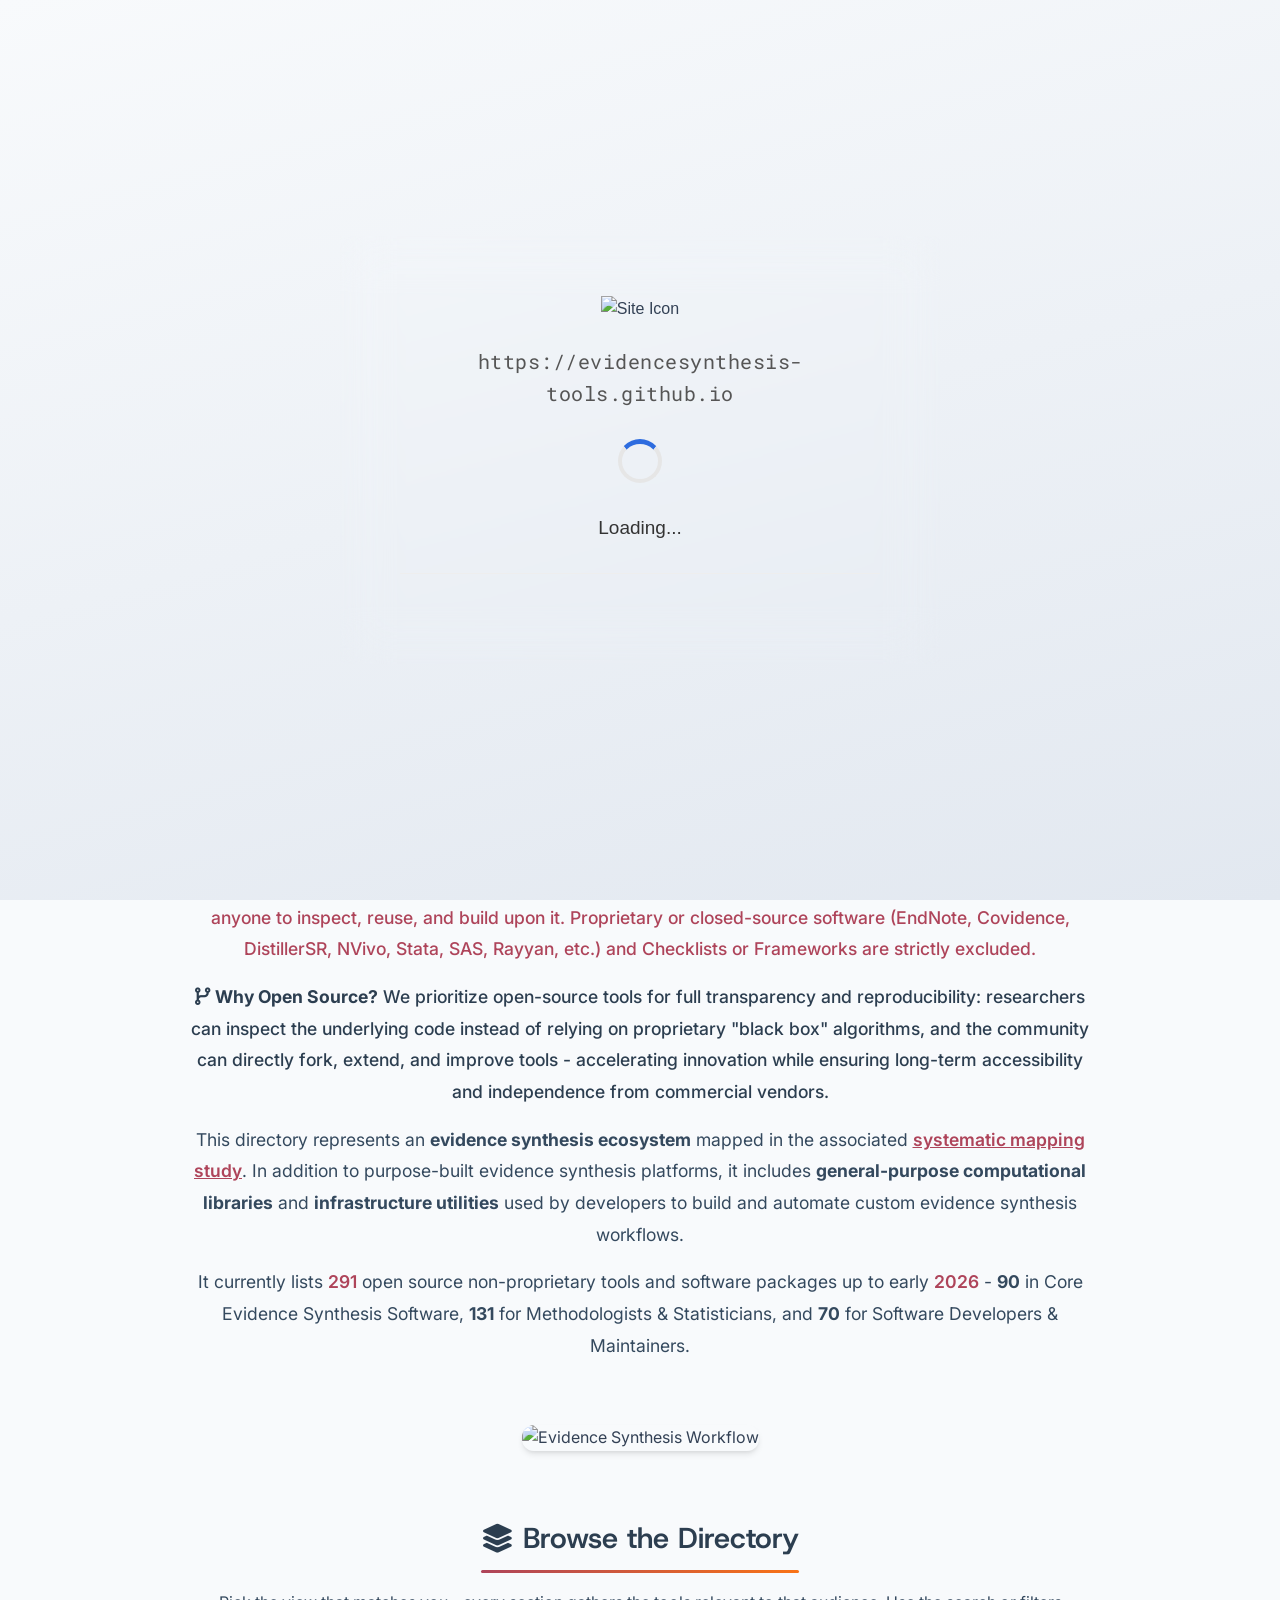
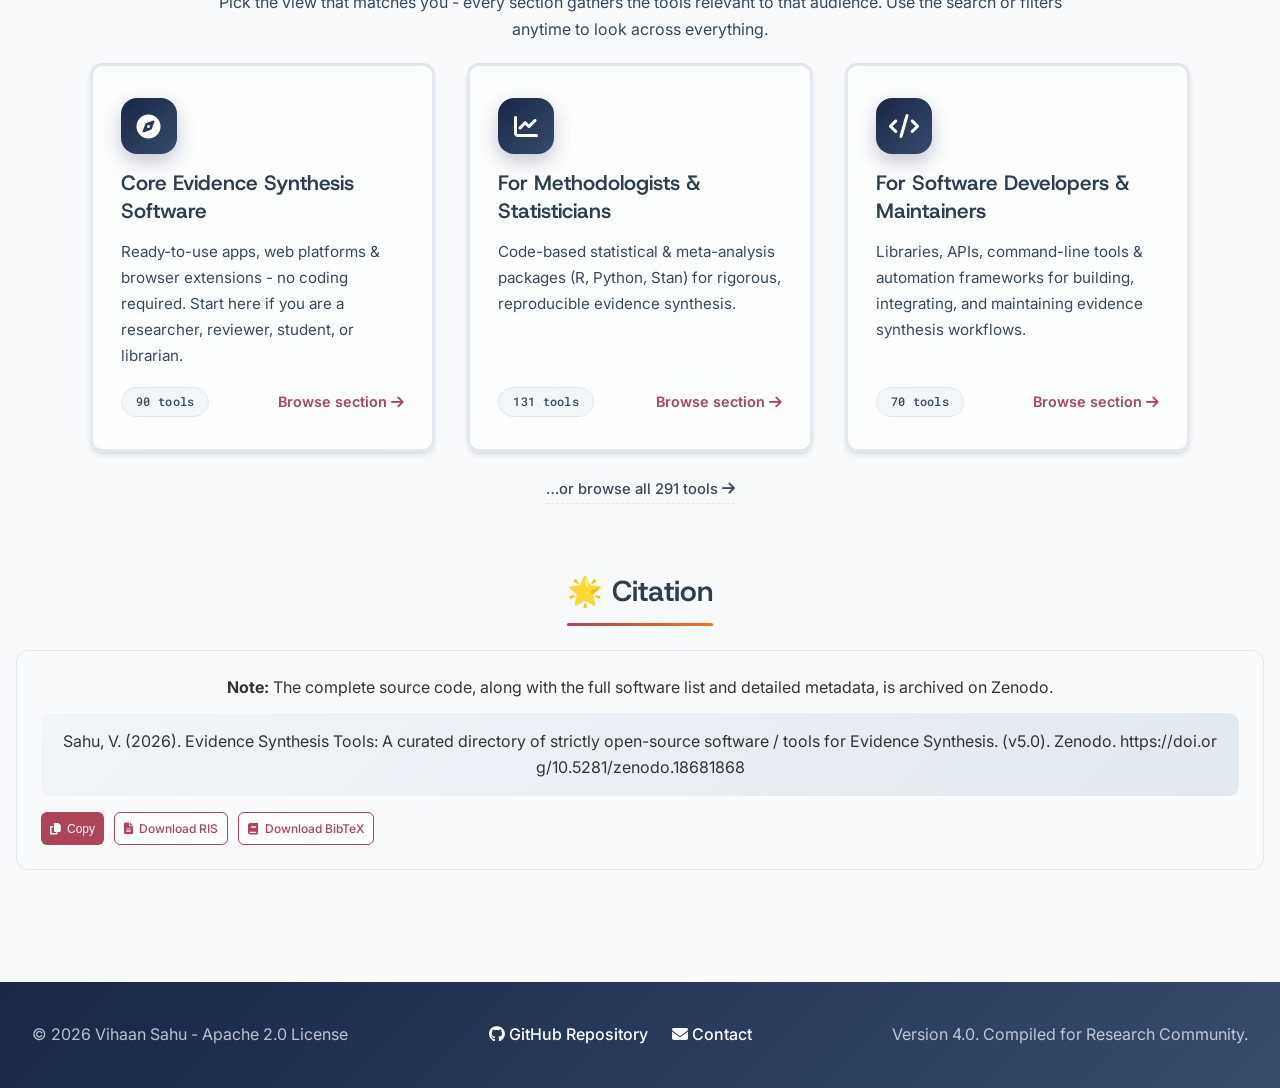
==== commit 101d57d6: "v5.0 release" ====
--- a/index.html
+++ b/index.html
@@ -6606,7 +6606,7 @@
             <div class="citation-content1" id="apaCitation">
 
               Sahu, V. (2026). Evidence Synthesis Tools: A curated directory of strictly open-source software / tools
-              for Evidence Synthesis. (v4.0). Zenodo. https://doi.org/10.5281/zenodo.18681868
+              for Evidence Synthesis. (v5.0). Zenodo. https://doi.org/10.5281/zenodo.18681868
 
             </div>
 
